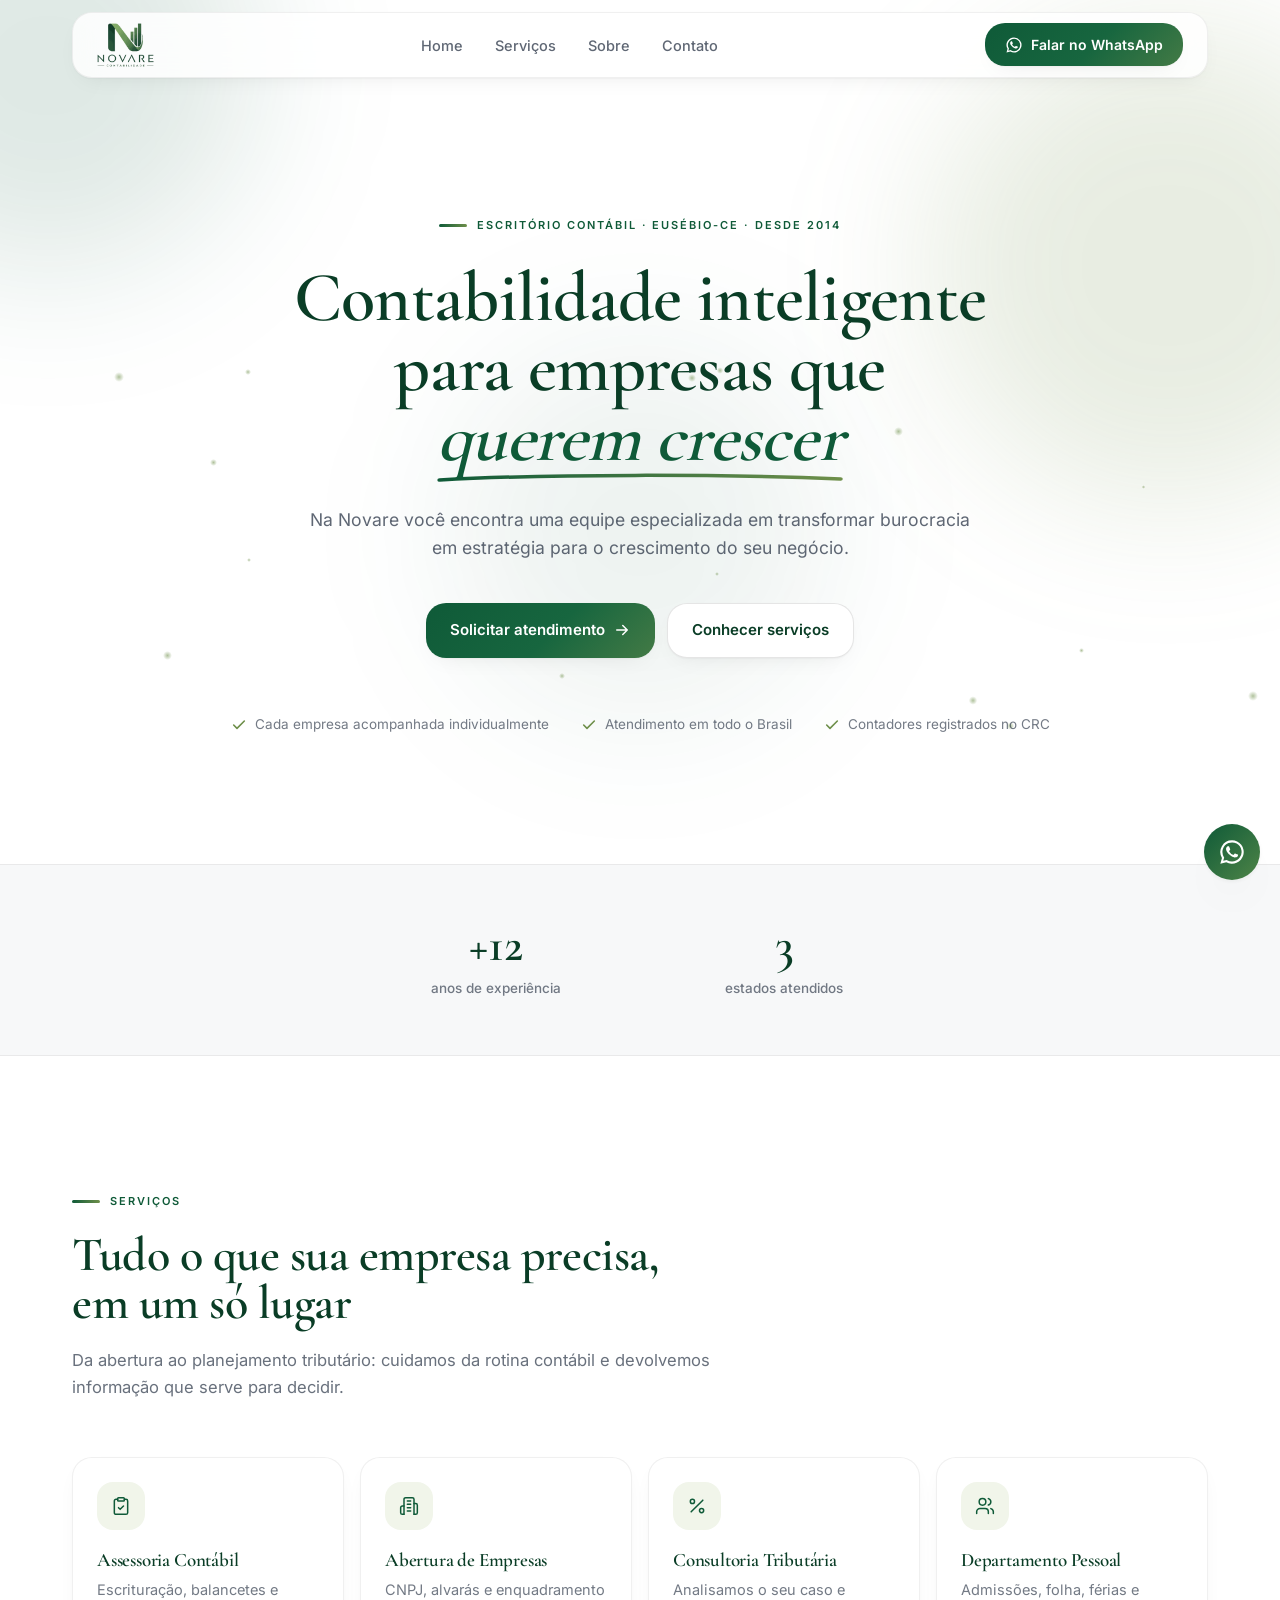
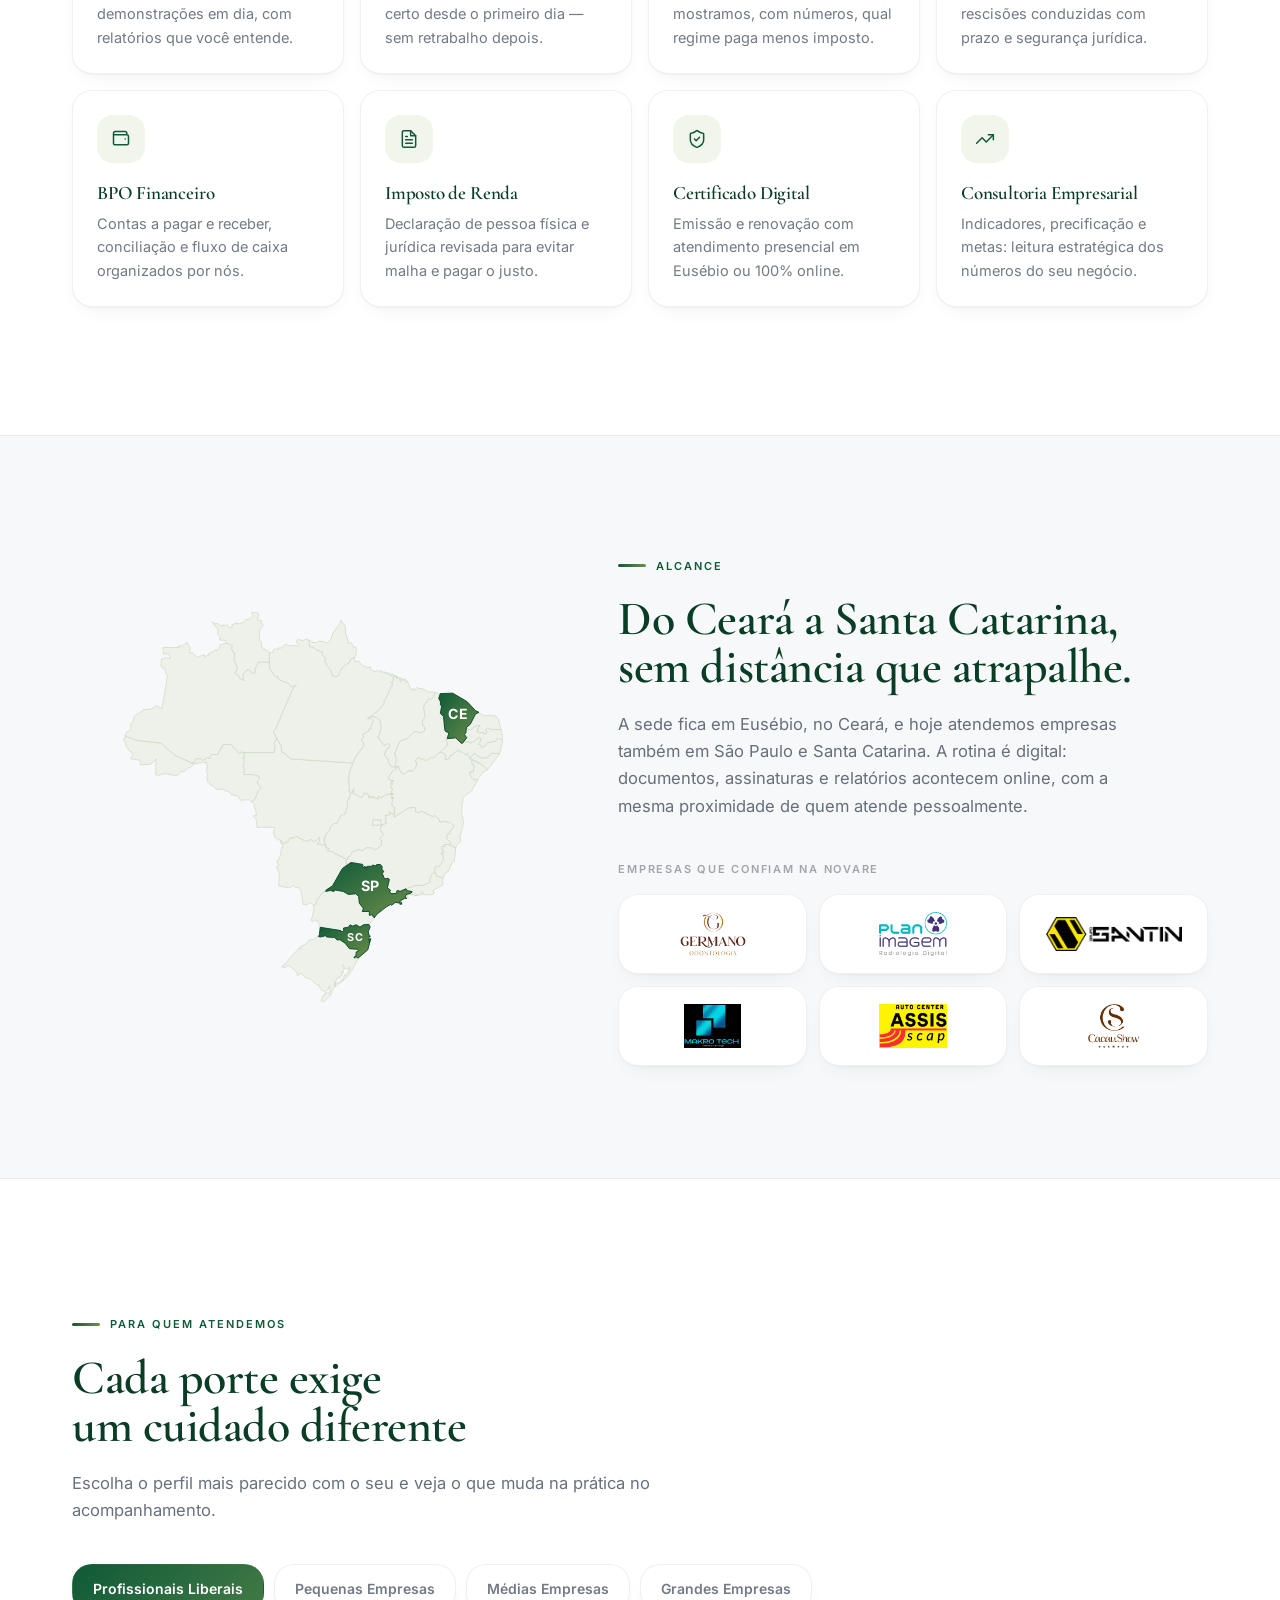
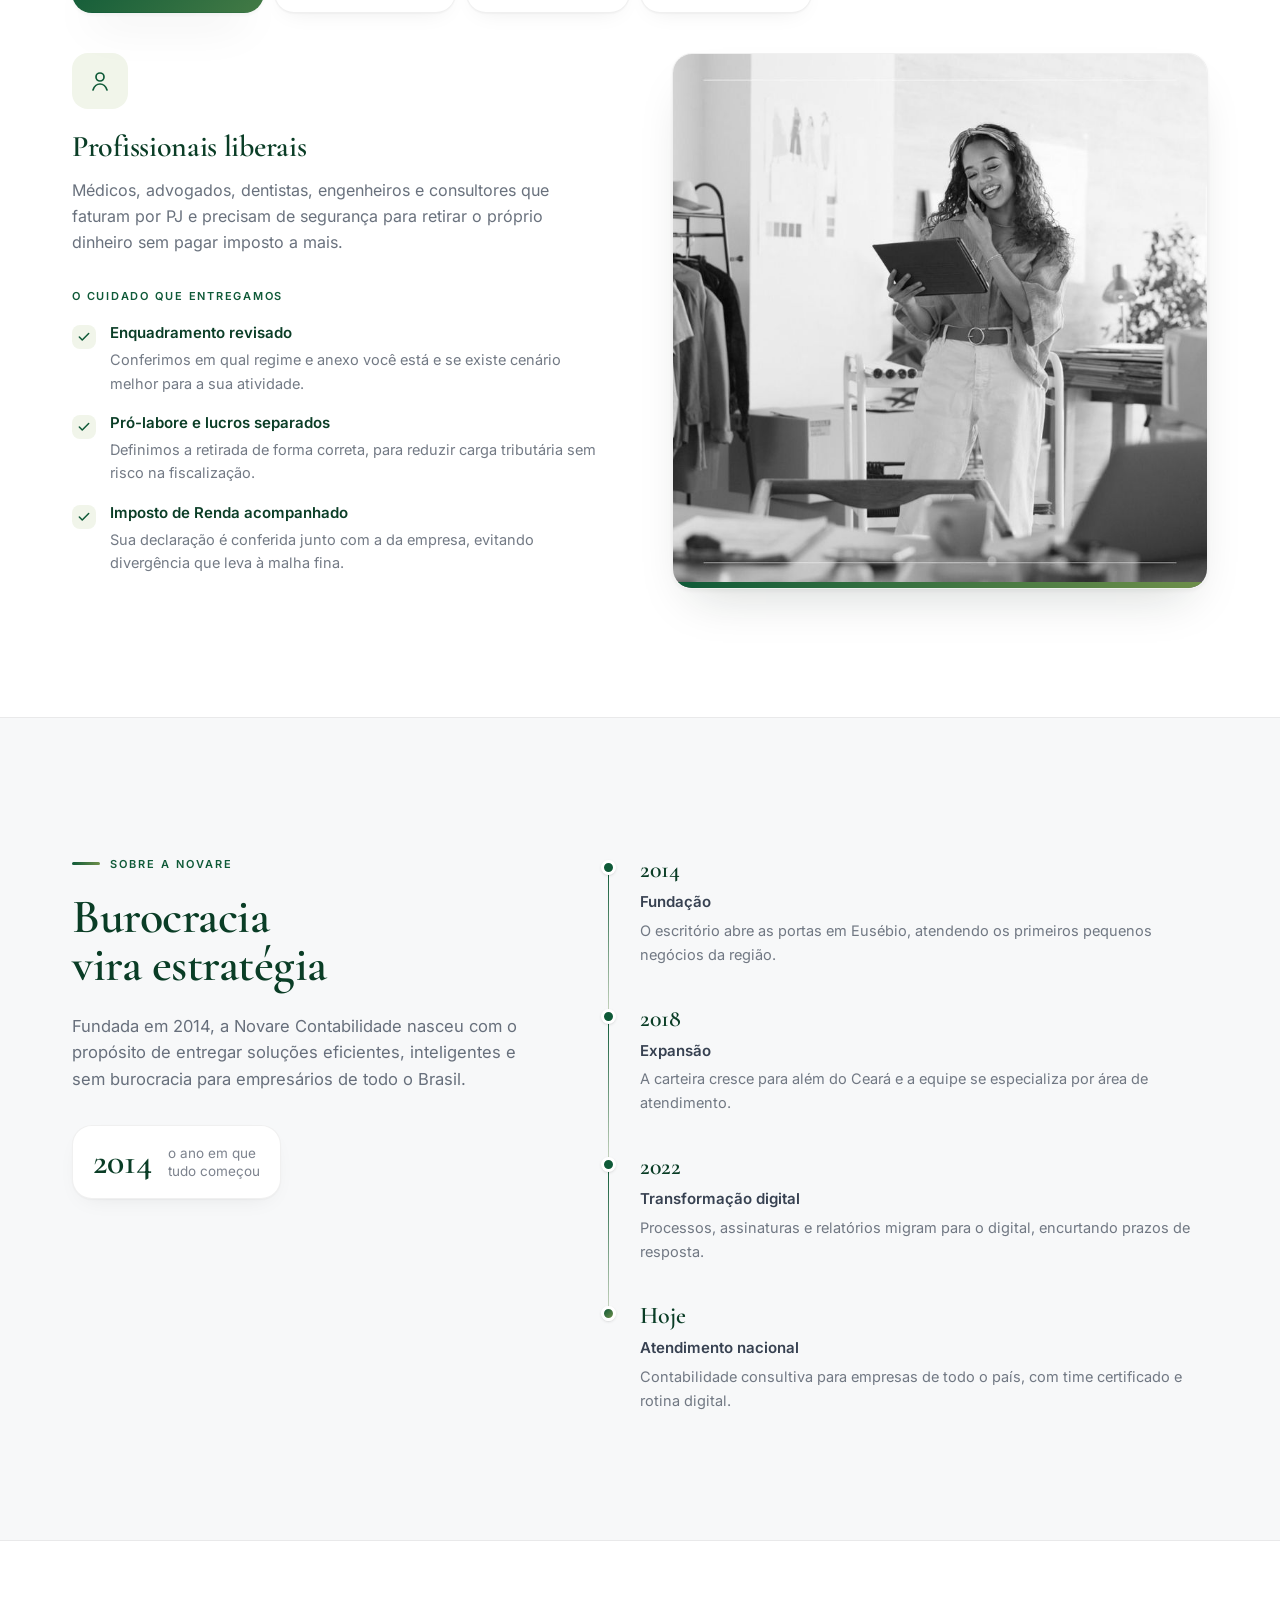
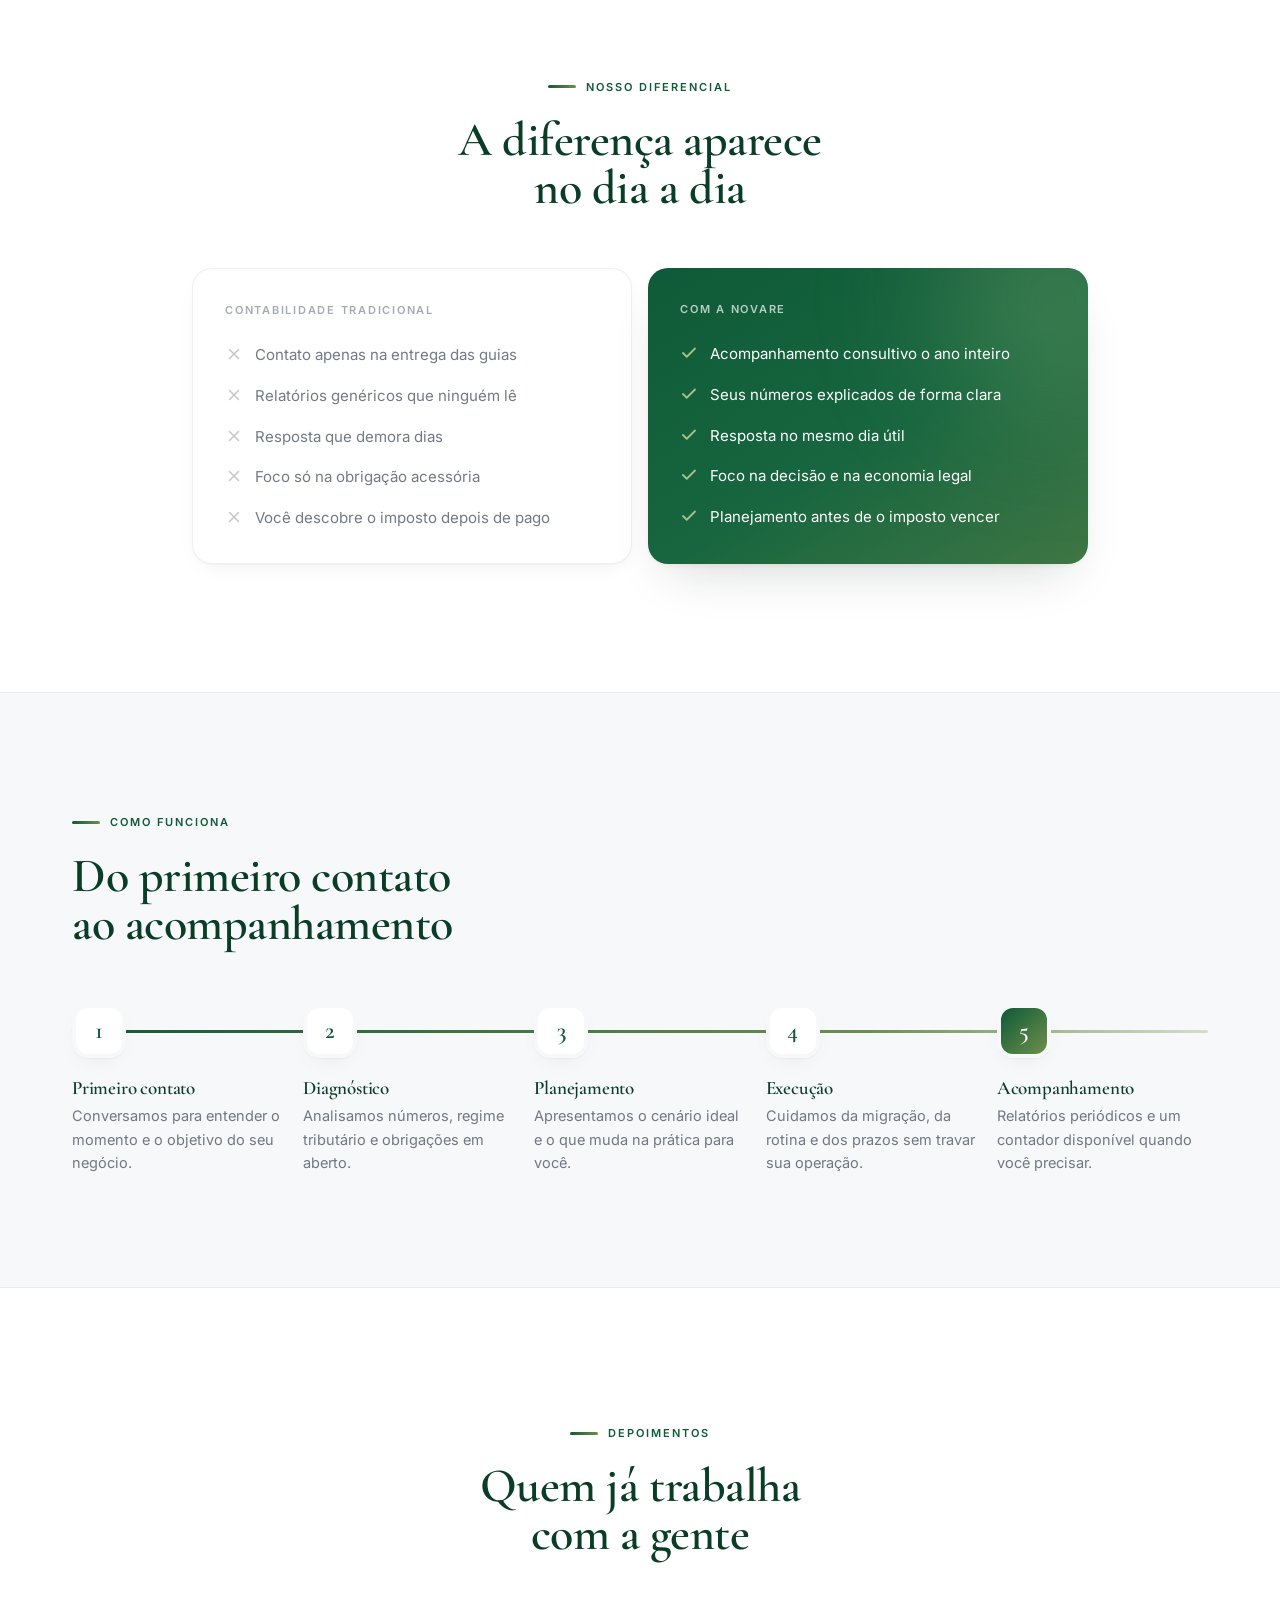
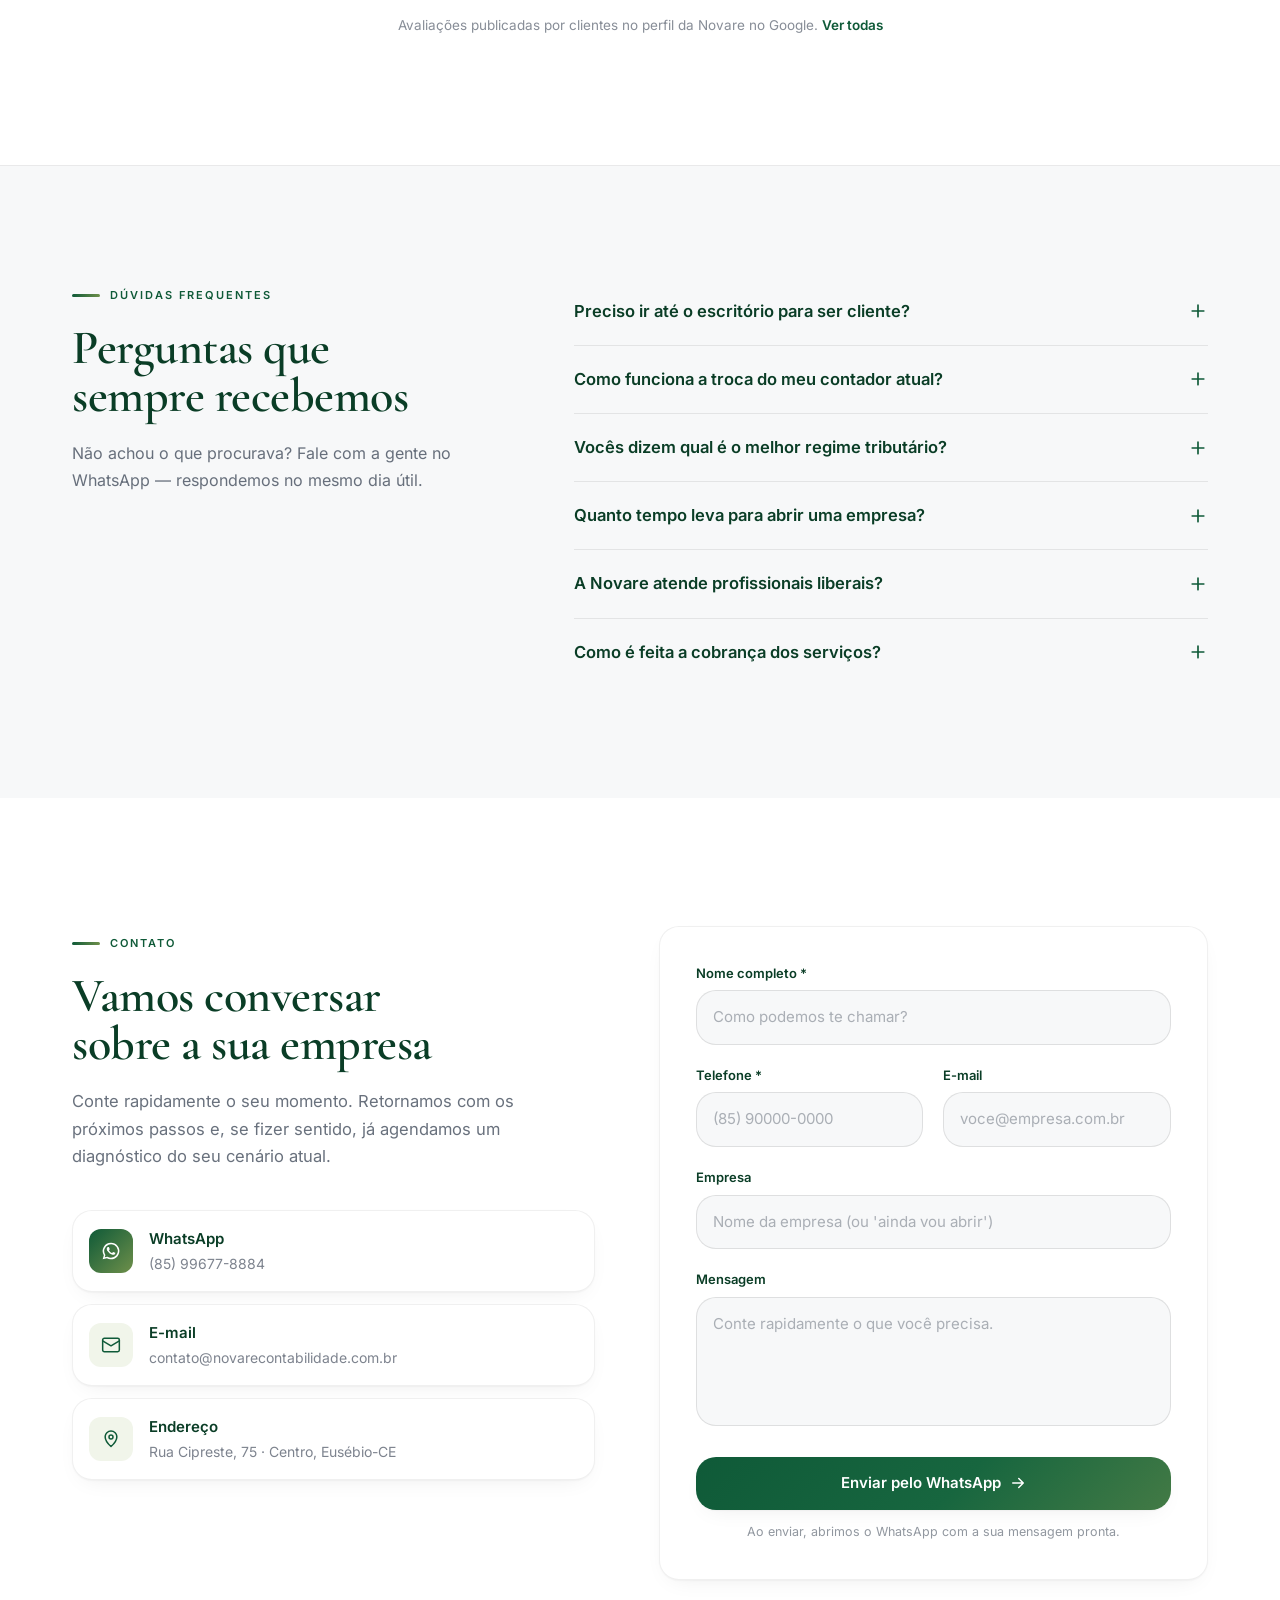
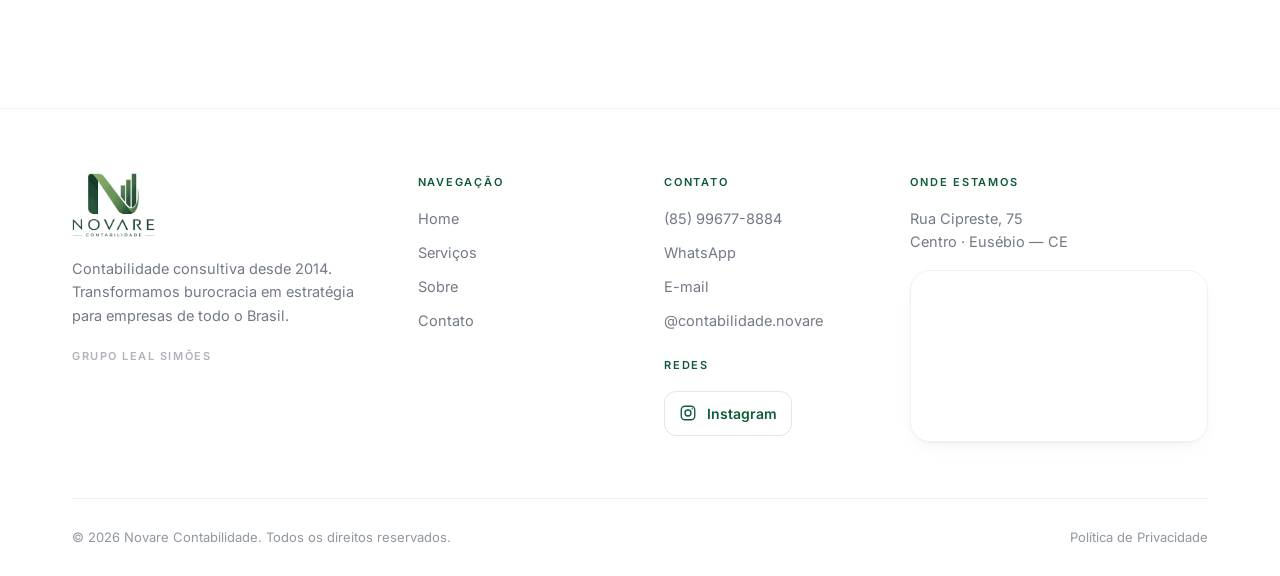
==== index.html @ 86588a67 "Update index.html" ====
<!DOCTYPE html>
<html lang="pt-BR">
<head>
<meta charset="utf-8">
<meta name="viewport" content="width=device-width, initial-scale=1">
<meta name="theme-color" content="#0F5A38">

<!-- ===================== SEO ===================== -->
<title>Novare Contabilidade | Contabilidade para empresas que querem crescer</title>
<meta name="description" content="Contadores em Eusébio-CE com atendimento em todo o Brasil. Abertura de empresas, consultoria tributária, departamento pessoal e assessoria contábil sem burocracia. Fale agora pelo WhatsApp."><link rel="canonical" href="https://grupolealsimoes.github.io/novare-site/">
<meta name="robots" content="index,follow">
<meta name="author" content="Novare Contabilidade">

<!-- Open Graph / redes sociais -->
<meta property="og:type" content="website">
<meta property="og:locale" content="pt_BR">
<meta property="og:site_name" content="Novare Contabilidade">
<meta property="og:title" content="Novare Contabilidade | Contabilidade inteligente para empresas que querem crescer">
<meta property="og:description" content="Transformamos burocracia em estratégia. Contabilidade consultiva em Eusébio-CE, atendendo empresas em todo o Brasil.">
<meta property="og:url" content="https://grupolealsimoes.github.io/novare-site/">
<meta property="og:image" content="https://grupolealsimoes.github.io/novare-site/assets/img/logo.png">
<meta name="twitter:card" content="summary_large_image">
<meta name="twitter:title" content="Novare Contabilidade">
<meta name="twitter:description" content="Contabilidade consultiva. Burocracia vira estratégia.">
<meta name="twitter:image" content="https://grupolealsimoes.github.io/novare-site/assets/img/logo.png">

<link rel="icon" href="assets/img/logo-nav.png" type="image/png">

<!-- Pré-carregamento das fontes críticas -->
<link rel="preload" href="assets/fonts/inter-latin-400-normal.woff2" as="font" type="font/woff2" crossorigin>
<link rel="preload" href="assets/fonts/cormorant-garamond-latin-600-normal.woff2" as="font" type="font/woff2" crossorigin>

<link rel="stylesheet" href="assets/css/aos.css">
<link rel="stylesheet" href="assets/css/styles.css">

<!-- ===================== Schema.org ===================== -->
<script type="application/ld+json">
{
  "@context": "https://schema.org",
  "@type": "AccountingService",
  "name": "Novare Contabilidade",
  "description": "Contabilidade consultiva para empresas em todo o Brasil.",
  "url": "https://grupolealsimoes.github.io/novare-site/",
  "logo": "https://grupolealsimoes.github.io/novare-site/assets/img/logo.png",
  "telephone": "+5585996778884",
  "foundingDate": "2014",
  "priceRange": "$$",
  "address": {
    "@type": "PostalAddress",
    "streetAddress": "Rua Cipreste, 75",
    "addressLocality": "Eusébio",
    "addressRegion": "CE",
    "postalCode": "61760-490",
    "addressCountry": "BR"
  },
  "geo": { "@type": "GeoCoordinates", "latitude": -3.8899, "longitude": -38.4517 },
  "areaServed": { "@type": "Country", "name": "Brasil" },
  "openingHoursSpecification": [{
    "@type": "OpeningHoursSpecification",
    "dayOfWeek": ["Monday","Tuesday","Wednesday","Thursday","Friday"],
    "opens": "08:00", "closes": "18:00"
  }],
  "sameAs": ["https://www.instagram.com/contabilidade.novare"]
}
</script>
</head>

<body>
<a href="#hero" class="sr-only focus:not-sr-only focus:absolute focus:left-4 focus:top-4 focus:z-[100] focus:rounded-xl2 focus:bg-novare focus:px-5 focus:py-3 focus:text-white">Pular para o conteúdo</a>

<!-- =========================================================
     NAVBAR — fixa, encolhe ao rolar
     ========================================================= -->
<header id="nav" class="fixed inset-x-0 top-0 z-50 transition-all duration-300">
  <div class="shell">
    <nav class="mt-3 flex items-center justify-between rounded-xl2 border border-black/[.06] bg-white/85 px-4 py-2.5 shadow-soft backdrop-blur-xl transition-all duration-300 sm:px-6" id="navbar" aria-label="Principal">
      <a href="#hero" class="flex items-center gap-2" aria-label="Novare Contabilidade — início">
        <img src="assets/img/logo-nav.png" alt="Novare Contabilidade" id="navLogo" class="h-11 w-auto transition-all duration-300" width="200" height="154">
      </a>

      <ul class="hidden items-center gap-8 lg:flex">
        <li><a href="#hero"      class="nav-link text-[14.5px] font-medium text-ink/80 transition hover:text-novare">Home</a></li>
        <li><a href="#servicos"  class="nav-link text-[14.5px] font-medium text-ink/80 transition hover:text-novare">Serviços</a></li>
        <li><a href="#sobre"     class="nav-link text-[14.5px] font-medium text-ink/80 transition hover:text-novare">Sobre</a></li>
        <li><a href="#contato"   class="nav-link text-[14.5px] font-medium text-ink/80 transition hover:text-novare">Contato</a></li>
      </ul>

      <div class="flex items-center gap-2">
        <a href="https://wa.me/5585996778884?text=Ol%C3%A1!%20Vim%20pelo%20site%20da%20Novare%20e%20quero%20falar%20com%20um%20especialista." target="_blank" rel="noopener"
           class="btn btn-primary !px-5 !py-2.5 !text-[14px]">
          <svg viewBox="0 0 24 24" class="h-[18px] w-[18px]" fill="currentColor" aria-hidden="true"><path d="M12 2a10 10 0 0 0-8.6 15.1L2 22l5.1-1.3A10 10 0 1 0 12 2Zm0 18.2a8.2 8.2 0 0 1-4.2-1.2l-.3-.2-3 .8.8-2.9-.2-.3A8.2 8.2 0 1 1 12 20.2Zm4.5-6.1c-.2-.1-1.5-.7-1.7-.8-.2-.1-.4-.1-.6.1l-.8.9c-.1.2-.3.2-.5.1a6.7 6.7 0 0 1-3.3-2.9c-.1-.2 0-.4.1-.5l.4-.5c.1-.2.2-.3.3-.5v-.5c0-.2-.6-1.5-.8-2-.2-.5-.4-.4-.6-.4h-.5c-.2 0-.5.1-.7.3-.3.3-.9.9-.9 2.1s.9 2.5 1 2.6c.1.2 1.8 2.8 4.4 3.9 1.6.7 2.2.7 3 .6.5-.1 1.5-.6 1.7-1.2.2-.6.2-1.1.2-1.2-.1-.1-.3-.2-.5-.3Z"/></svg>
          <span class="hidden sm:inline">Falar no WhatsApp</span><span class="sm:hidden">WhatsApp</span>
        </a>
        <button id="menuBtn" class="rounded-xl2 border border-black/10 p-2.5 lg:hidden" aria-label="Abrir menu" aria-expanded="false" aria-controls="mobileMenu">
          <svg viewBox="0 0 24 24" class="h-5 w-5" fill="none" stroke="currentColor" stroke-width="2" stroke-linecap="round"><path d="M4 7h16M4 12h16M4 17h16"/></svg>
        </button>
      </div>
    </nav>

    <!-- Menu mobile -->
    <div id="mobileMenu" class="mt-2 hidden overflow-hidden rounded-xl2 border border-black/[.06] bg-white/95 shadow-lift backdrop-blur-xl lg:hidden">
      <a href="#hero"     class="block border-b border-black/5 px-6 py-4 font-medium">Home</a>
      <a href="#servicos" class="block border-b border-black/5 px-6 py-4 font-medium">Serviços</a>
      <a href="#sobre"    class="block border-b border-black/5 px-6 py-4 font-medium">Sobre</a>
      <a href="#contato"  class="block px-6 py-4 font-medium">Contato</a>
    </div>
  </div>
</header>

<main>
<!-- =========================================================
     HERO
     ========================================================= -->
<section id="hero" class="relative overflow-hidden pb-24 pt-36 sm:pt-44 lg:pb-32 lg:pt-52">
  <!-- brumas de fundo -->
  <div class="aura -left-40 top-[-8rem] h-[26rem] w-[26rem]" style="background:rgba(15,90,56,.13)"></div>
  <div class="aura right-[-8rem] top-10 h-[30rem] w-[30rem]" style="background:rgba(110,143,74,.16)"></div>
  <div class="aura left-1/2 top-[22rem] h-[24rem] w-[24rem] -translate-x-1/2" style="background:rgba(15,90,56,.07)"></div>
  <div id="particles" class="pointer-events-none absolute inset-0" aria-hidden="true"></div>

  <div class="shell relative">
    <div class="mx-auto max-w-4xl text-center">

      <span class="eyebrow" data-hero="1">Escritório contábil · Eusébio-CE · Desde 2014</span>

      <h1 class="mt-7 text-[2.7rem] font-semibold sm:text-6xl lg:text-[4.4rem]" data-hero="2">
        Contabilidade inteligente<br class="hidden sm:block">
        para empresas que
        <span class="relative whitespace-nowrap">
          <span class="relative z-10 italic text-novare">querem crescer</span>
          <svg class="absolute -bottom-1 left-0 z-0 h-3 w-full" viewBox="0 0 300 12" preserveAspectRatio="none" aria-hidden="true">
            <path d="M2 8 C 80 2, 210 2, 298 7" fill="none" stroke="url(#ul)" stroke-width="3.5" stroke-linecap="round"/>
            <defs><linearGradient id="ul" x1="0" x2="1"><stop offset="0" stop-color="#0F5A38"/><stop offset="1" stop-color="#6E8F4A"/></linearGradient></defs>
          </svg>
        </span>
      </h1>

      <p class="mx-auto mt-8 max-w-2xl text-[17.5px] leading-relaxed text-ink/80" data-hero="3">
        Na Novare você encontra uma equipe especializada em transformar burocracia
        em estratégia para o crescimento do seu negócio.
      </p>

      <div class="mt-10 flex flex-col justify-center gap-3 sm:flex-row" data-hero="4">
        <a href="#contato" class="btn btn-primary">
          Solicitar atendimento
          <svg viewBox="0 0 24 24" class="h-[18px] w-[18px]" fill="none" stroke="currentColor" stroke-width="2" stroke-linecap="round" stroke-linejoin="round" aria-hidden="true"><path d="M5 12h14M13 6l6 6-6 6"/></svg>
        </a>
        <a href="#servicos" class="btn btn-ghost">Conhecer serviços</a>
      </div>

      <!-- micro prova de confiança -->
      <div class="mt-14 flex flex-wrap items-center justify-center gap-x-8 gap-y-3 text-[13.5px] text-ink/70" data-hero="5">
        <span class="inline-flex items-center gap-2"><svg viewBox="0 0 24 24" class="h-4 w-4 text-olive" fill="none" stroke="currentColor" stroke-width="2.4" stroke-linecap="round" stroke-linejoin="round"><path d="m4 12 5 5L20 6"/></svg> Cada empresa acompanhada individualmente</span>
        <span class="inline-flex items-center gap-2"><svg viewBox="0 0 24 24" class="h-4 w-4 text-olive" fill="none" stroke="currentColor" stroke-width="2.4" stroke-linecap="round" stroke-linejoin="round"><path d="m4 12 5 5L20 6"/></svg> Atendimento em todo o Brasil</span>
        <span class="inline-flex items-center gap-2"><svg viewBox="0 0 24 24" class="h-4 w-4 text-olive" fill="none" stroke="currentColor" stroke-width="2.4" stroke-linecap="round" stroke-linejoin="round"><path d="m4 12 5 5L20 6"/></svg> Contadores registrados no CRC</span>
      </div>

    </div>
  </div>
</section>

<!-- =========================================================
     CONFIANÇA — contadores animados
     ========================================================= -->
<section class="border-y border-black/[.06] bg-mist py-14" aria-label="Números da Novare">
  <div class="shell">
    <div class="mx-auto grid max-w-xl grid-cols-2 gap-y-10">
      <div class="text-center" data-aos="fade-up">
        <p class="font-display text-5xl font-semibold text-novare-900">+<span class="counter" data-to="12">0</span></p>
        <p class="mt-2 text-[13.5px] font-medium text-ink/70">anos de experiência</p>
      </div>
      <div class="text-center" data-aos="fade-up" data-aos-delay="80">
        <p class="font-display text-5xl font-semibold text-novare-900"><span class="counter" data-to="3">0</span></p>
        <p class="mt-2 text-[13.5px] font-medium text-ink/70">estados atendidos</p>
      </div>
    </div>
  </div>
</section>

<!-- =========================================================
     SERVIÇOS
     ========================================================= -->
<section id="servicos" class="scroll-mt-28 py-24 lg:py-32">
  <div class="shell">
    <div class="max-w-2xl" data-aos="fade-up">
      <span class="eyebrow">Serviços</span>
      <h2 class="mt-5 text-4xl font-semibold sm:text-5xl">Tudo o que sua empresa precisa,<br class="hidden sm:block"> em um só lugar</h2>
      <p class="mt-5 text-[16.5px] text-ink/75">Da abertura ao planejamento tributário: cuidamos da rotina contábil e devolvemos informação que serve para decidir.</p>
    </div>

    <div class="mt-14 grid gap-4 sm:grid-cols-2 lg:grid-cols-4">
      <!-- Cada card: ícone Lucide + título + descrição -->
      <article class="card card-hover group p-6" data-aos="fade-up">
        <span class="grid h-12 w-12 place-items-center rounded-2xl bg-olive-50 text-novare transition-colors duration-300 group-hover:bg-novare group-hover:text-white">
          <svg viewBox="0 0 24 24" class="h-5 w-5" fill="none" stroke="currentColor" stroke-width="1.8" stroke-linecap="round" stroke-linejoin="round"><rect x="8" y="2" width="8" height="4" rx="1"/><path d="M16 4h2a2 2 0 0 1 2 2v14a2 2 0 0 1-2 2H6a2 2 0 0 1-2-2V6a2 2 0 0 1 2-2h2"/><path d="m9 14 2 2 4-4"/></svg>
        </span>
        <h3 class="mt-5 text-[19px] font-semibold">Assessoria Contábil</h3>
        <p class="mt-2 text-[14.5px] leading-relaxed text-ink/70">Escrituração, balancetes e demonstrações em dia, com relatórios que você entende.</p>
      </article>

      <article class="card card-hover group p-6" data-aos="fade-up" data-aos-delay="60">
        <span class="grid h-12 w-12 place-items-center rounded-2xl bg-olive-50 text-novare transition-colors duration-300 group-hover:bg-novare group-hover:text-white">
          <svg viewBox="0 0 24 24" class="h-5 w-5" fill="none" stroke="currentColor" stroke-width="1.8" stroke-linecap="round" stroke-linejoin="round"><path d="M6 22V4a2 2 0 0 1 2-2h8a2 2 0 0 1 2 2v18"/><path d="M6 12H4a2 2 0 0 0-2 2v6a2 2 0 0 0 2 2h2"/><path d="M18 9h2a2 2 0 0 1 2 2v9a2 2 0 0 1-2 2h-2"/><path d="M10 6h4M10 10h4M10 14h4M10 18h4"/></svg>
        </span>
        <h3 class="mt-5 text-[19px] font-semibold">Abertura de Empresas</h3>
        <p class="mt-2 text-[14.5px] leading-relaxed text-ink/70">CNPJ, alvarás e enquadramento certo desde o primeiro dia — sem retrabalho depois.</p>
      </article>

      <article class="card card-hover group p-6" data-aos="fade-up" data-aos-delay="120">
        <span class="grid h-12 w-12 place-items-center rounded-2xl bg-olive-50 text-novare transition-colors duration-300 group-hover:bg-novare group-hover:text-white">
          <svg viewBox="0 0 24 24" class="h-5 w-5" fill="none" stroke="currentColor" stroke-width="1.8" stroke-linecap="round" stroke-linejoin="round"><path d="M19 5 5 19"/><circle cx="6.5" cy="6.5" r="2.5"/><circle cx="17.5" cy="17.5" r="2.5"/></svg>
        </span>
        <h3 class="mt-5 text-[19px] font-semibold">Consultoria Tributária</h3>
        <p class="mt-2 text-[14.5px] leading-relaxed text-ink/70">Analisamos o seu caso e mostramos, com números, qual regime paga menos imposto.</p>
      </article>

      <article class="card card-hover group p-6" data-aos="fade-up" data-aos-delay="180">
        <span class="grid h-12 w-12 place-items-center rounded-2xl bg-olive-50 text-novare transition-colors duration-300 group-hover:bg-novare group-hover:text-white">
          <svg viewBox="0 0 24 24" class="h-5 w-5" fill="none" stroke="currentColor" stroke-width="1.8" stroke-linecap="round" stroke-linejoin="round"><path d="M16 21v-2a4 4 0 0 0-4-4H6a4 4 0 0 0-4 4v2"/><circle cx="9" cy="7" r="4"/><path d="M22 21v-2a4 4 0 0 0-3-3.87"/><path d="M16 3.13a4 4 0 0 1 0 7.75"/></svg>
        </span>
        <h3 class="mt-5 text-[19px] font-semibold">Departamento Pessoal</h3>
        <p class="mt-2 text-[14.5px] leading-relaxed text-ink/70">Admissões, folha, férias e rescisões conduzidas com prazo e segurança jurídica.</p>
      </article>

      <article class="card card-hover group p-6" data-aos="fade-up">
        <span class="grid h-12 w-12 place-items-center rounded-2xl bg-olive-50 text-novare transition-colors duration-300 group-hover:bg-novare group-hover:text-white">
          <svg viewBox="0 0 24 24" class="h-5 w-5" fill="none" stroke="currentColor" stroke-width="1.8" stroke-linecap="round" stroke-linejoin="round"><path d="M19 7V5a2 2 0 0 0-2-2H5a2 2 0 0 0 0 4h14a2 2 0 0 1 2 2v8a2 2 0 0 1-2 2H5a2 2 0 0 1-2-2V5"/><path d="M17 12h.01"/></svg>
        </span>
        <h3 class="mt-5 text-[19px] font-semibold">BPO Financeiro</h3>
        <p class="mt-2 text-[14.5px] leading-relaxed text-ink/70">Contas a pagar e receber, conciliação e fluxo de caixa organizados por nós.</p>
      </article>

      <article class="card card-hover group p-6" data-aos="fade-up" data-aos-delay="60">
        <span class="grid h-12 w-12 place-items-center rounded-2xl bg-olive-50 text-novare transition-colors duration-300 group-hover:bg-novare group-hover:text-white">
          <svg viewBox="0 0 24 24" class="h-5 w-5" fill="none" stroke="currentColor" stroke-width="1.8" stroke-linecap="round" stroke-linejoin="round"><path d="M14 2H6a2 2 0 0 0-2 2v16a2 2 0 0 0 2 2h12a2 2 0 0 0 2-2V8z"/><path d="M14 2v6h6"/><path d="M16 13H8M16 17H8M10 9H8"/></svg>
        </span>
        <h3 class="mt-5 text-[19px] font-semibold">Imposto de Renda</h3>
        <p class="mt-2 text-[14.5px] leading-relaxed text-ink/70">Declaração de pessoa física e jurídica revisada para evitar malha e pagar o justo.</p>
      </article>

      <article class="card card-hover group p-6" data-aos="fade-up" data-aos-delay="120">
        <span class="grid h-12 w-12 place-items-center rounded-2xl bg-olive-50 text-novare transition-colors duration-300 group-hover:bg-novare group-hover:text-white">
          <svg viewBox="0 0 24 24" class="h-5 w-5" fill="none" stroke="currentColor" stroke-width="1.8" stroke-linecap="round" stroke-linejoin="round"><path d="M20 13c0 5-3.5 7.5-7.7 9a1 1 0 0 1-.6 0C7.5 20.5 4 18 4 13V6a1 1 0 0 1 1-1c2 0 4.5-1.2 6.2-2.7a1.2 1.2 0 0 1 1.6 0C14.5 3.8 17 5 19 5a1 1 0 0 1 1 1z"/><path d="m9 12 2 2 4-4"/></svg>
        </span>
        <h3 class="mt-5 text-[19px] font-semibold">Certificado Digital</h3>
        <p class="mt-2 text-[14.5px] leading-relaxed text-ink/70">Emissão e renovação com atendimento presencial em Eusébio ou 100% online.</p>
      </article>

      <article class="card card-hover group p-6" data-aos="fade-up" data-aos-delay="180">
        <span class="grid h-12 w-12 place-items-center rounded-2xl bg-olive-50 text-novare transition-colors duration-300 group-hover:bg-novare group-hover:text-white">
          <svg viewBox="0 0 24 24" class="h-5 w-5" fill="none" stroke="currentColor" stroke-width="1.8" stroke-linecap="round" stroke-linejoin="round"><path d="m22 7-8.5 8.5-5-5L2 17"/><path d="M16 7h6v6"/></svg>
        </span>
        <h3 class="mt-5 text-[19px] font-semibold">Consultoria Empresarial</h3>
        <p class="mt-2 text-[14.5px] leading-relaxed text-ink/70">Indicadores, precificação e metas: leitura estratégica dos números do seu negócio.</p>
      </article>
    </div>
  </div>
</section>

<!-- =========================================================
     MAPA DO BRASIL — alcance nacional
     ========================================================= -->
<section class="border-y border-black/[.06] bg-mist py-24 lg:py-28">
  <div class="shell">
    <div class="grid items-center gap-16 lg:grid-cols-[.9fr_1.1fr]">

      <!-- Mapa minimalista -->
      <div class="relative mx-auto w-full max-w-[380px]" data-aos="zoom-in">
        <svg viewBox="0 0 400 411" class="w-full" role="img" aria-label="Mapa do Brasil com os estados do Ceará, São Paulo e Santa Catarina destacados, onde a Novare tem clientes">
  <defs><linearGradient id="ufGrad" x1="0" y1="0" x2="1" y2="1"><stop offset="0" stop-color="#0F5A38"/><stop offset="1" stop-color="#6E8F4A"/></linearGradient></defs>
  <g fill="#EDF1E9" stroke="#CBD8C0" stroke-width=".7" stroke-linejoin="round">
    <path d="M 1.9 130.4 L 14.3 135.0 L 40.2 138.1 L 54.5 150.8 L 75.1 160.1 L 71.2 163.5 L 67.2 164.7 L 64.1 168.3 L 60.8 167.7 L 58.7 170.9 L 55.6 172.5 L 46.6 170.5 L 41.4 170.5 L 37.6 172.1 L 34.4 171.3 L 34.6 156.1 L 35.7 154.7 L 28.4 160.4 L 18.3 160.8 L 18.8 158.7 L 17.3 155.9 L 7.9 154.6 L 10.7 150.1 L 4.6 143.4 L 2.2 138.7 L 3.1 137.4 L 0.1 135.2 L 0.3 132.9 L 3.0 132.4 L 1.9 130.4 Z"/>
    <path d="M 364.9 153.7 L 369.7 148.7 L 378.0 154.3 L 378.8 153.1 L 381.5 153.9 L 385.4 152.1 L 386.4 149.8 L 388.7 148.7 L 396.3 149.3 L 383.7 166.1 L 377.6 160.5 L 364.9 153.7 Z"/>
    <path d="M 1.9 130.4 L 3.6 126.7 L 8.7 123.9 L 7.7 119.0 L 10.5 115.0 L 12.0 109.3 L 21.5 103.1 L 31.1 101.7 L 34.1 99.0 L 37.4 99.2 L 38.7 101.5 L 41.1 100.8 L 46.9 67.4 L 44.5 63.4 L 44.7 60.9 L 40.1 57.5 L 40.3 49.6 L 46.0 47.8 L 47.3 49.1 L 49.8 48.7 L 48.2 44.3 L 42.3 44.1 L 42.3 37.4 L 59.5 37.3 L 58.4 36.3 L 59.3 34.7 L 61.7 36.2 L 67.4 31.9 L 70.3 37.3 L 70.4 43.2 L 72.8 42.6 L 78.3 47.8 L 85.8 44.9 L 86.2 48.7 L 88.4 45.7 L 89.9 45.8 L 90.7 43.3 L 93.7 41.7 L 94.3 42.6 L 97.9 39.4 L 98.5 41.1 L 101.0 38.5 L 102.0 34.7 L 110.5 32.5 L 115.2 35.1 L 114.1 38.7 L 117.8 45.2 L 116.9 50.1 L 120.4 59.0 L 119.4 62.3 L 117.2 63.5 L 122.2 67.5 L 123.4 70.2 L 127.7 72.1 L 126.3 70.2 L 126.6 65.4 L 130.4 60.8 L 133.4 61.4 L 136.0 64.9 L 139.6 63.1 L 138.7 60.9 L 142.4 52.7 L 154.0 52.7 L 154.3 59.1 L 159.9 67.5 L 161.5 68.4 L 163.0 67.1 L 163.6 70.3 L 169.4 73.6 L 171.7 73.6 L 176.1 76.7 L 176.7 78.8 L 182.6 76.8 L 178.8 81.0 L 160.6 123.5 L 158.3 126.0 L 161.8 133.0 L 159.3 138.1 L 160.3 141.1 L 158.9 148.1 L 126.6 148.1 L 125.3 147.0 L 122.5 149.0 L 113.7 139.6 L 105.8 139.4 L 104.2 143.2 L 102.5 143.2 L 102.7 145.7 L 100.5 147.6 L 100.4 149.8 L 93.4 150.2 L 90.8 154.8 L 89.2 153.0 L 83.7 156.4 L 81.8 154.6 L 77.4 154.5 L 76.4 156.9 L 73.3 158.9 L 54.5 150.8 L 40.2 138.1 L 14.3 135.0 L 1.9 130.4 Z"/>
    <path d="M 195.1 29.9 L 197.0 29.7 L 199.5 32.2 L 204.3 32.0 L 206.4 30.5 L 215.2 32.5 L 218.8 29.0 L 221.0 22.1 L 228.0 12.9 L 229.4 8.8 L 233.8 14.5 L 234.3 22.5 L 237.7 33.0 L 240.3 32.3 L 242.4 36.5 L 245.7 37.7 L 245.4 45.0 L 243.9 48.1 L 240.4 49.2 L 238.0 53.6 L 232.4 56.8 L 227.8 63.6 L 227.5 66.7 L 223.7 68.5 L 220.1 66.6 L 219.1 61.7 L 214.9 57.0 L 212.4 51.5 L 213.1 48.3 L 210.0 45.7 L 209.9 42.4 L 203.1 39.8 L 200.8 37.2 L 196.4 36.8 L 195.1 29.9 Z"/>
    <path d="M 279.4 174.0 L 283.5 167.6 L 287.4 165.4 L 289.7 161.9 L 293.3 169.4 L 296.5 170.6 L 300.2 167.4 L 304.6 167.5 L 309.5 160.8 L 307.6 156.0 L 311.3 153.1 L 313.4 154.7 L 316.6 154.6 L 318.7 156.8 L 323.2 153.6 L 328.1 152.8 L 332.8 147.2 L 335.5 147.1 L 340.1 151.9 L 338.9 155.0 L 340.5 155.3 L 343.5 154.0 L 344.3 150.9 L 347.3 150.8 L 347.9 148.5 L 353.2 145.3 L 354.7 147.2 L 359.1 148.0 L 360.4 150.0 L 361.6 148.4 L 362.3 150.3 L 364.0 150.2 L 365.2 154.7 L 367.3 155.5 L 367.3 159.9 L 369.0 160.8 L 370.0 164.3 L 368.7 165.3 L 369.2 168.1 L 365.1 168.3 L 364.9 170.4 L 369.2 176.7 L 374.0 176.1 L 366.8 188.5 L 357.4 195.4 L 358.2 199.1 L 357.1 200.2 L 356.4 210.3 L 358.5 222.5 L 354.9 236.3 L 355.7 241.7 L 351.1 245.9 L 350.2 248.7 L 344.6 244.8 L 344.6 242.2 L 340.5 238.8 L 341.9 233.3 L 344.0 233.4 L 344.1 230.0 L 345.2 230.1 L 348.3 225.2 L 344.5 221.9 L 338.5 220.2 L 333.3 221.3 L 333.0 218.7 L 328.5 214.5 L 325.5 215.4 L 314.5 209.7 L 310.8 211.5 L 307.2 209.8 L 308.3 206.5 L 303.9 205.4 L 284.9 216.2 L 286.0 213.1 L 285.5 207.3 L 286.6 206.6 L 282.9 203.9 L 283.2 196.9 L 285.2 195.3 L 282.4 195.6 L 282.3 193.4 L 284.5 191.7 L 282.5 191.8 L 282.8 188.0 L 284.1 186.9 L 282.0 185.4 L 281.6 182.3 L 283.9 180.8 L 281.8 180.5 L 282.4 178.0 L 284.8 178.0 L 280.8 176.8 L 279.4 174.0 Z"/>
    <path d="M 262.3 222.2 L 263.2 218.7 L 271.2 218.7 L 272.3 224.5 L 262.4 224.5 L 262.3 222.2 Z"/>
    <path d="M 327.7 274.1 L 328.0 269.5 L 328.9 268.2 L 332.8 268.1 L 337.2 260.4 L 336.5 255.3 L 334.2 254.0 L 337.5 253.6 L 336.5 249.8 L 334.8 249.6 L 335.7 247.1 L 339.0 246.7 L 337.7 244.9 L 341.5 243.9 L 350.2 248.4 L 348.8 262.4 L 346.4 264.0 L 342.5 272.8 L 339.1 275.2 L 337.1 279.8 L 329.3 277.9 L 329.4 275.2 L 327.7 274.1 Z"/>
    <path d="M 211.6 241.0 L 214.1 233.0 L 218.2 229.1 L 217.5 227.2 L 221.8 222.8 L 225.6 222.1 L 229.1 214.2 L 233.8 212.5 L 236.3 203.8 L 235.9 200.1 L 238.6 195.6 L 239.9 189.3 L 242.8 186.2 L 241.8 190.7 L 251.3 195.3 L 253.8 190.2 L 255.3 191.9 L 256.6 190.4 L 259.1 193.0 L 259.2 195.7 L 260.0 193.7 L 260.7 195.4 L 263.7 194.0 L 263.5 195.6 L 267.0 195.7 L 268.5 197.3 L 269.0 193.5 L 271.1 195.4 L 278.0 192.0 L 281.0 192.1 L 281.4 190.5 L 281.9 192.3 L 284.5 191.5 L 282.3 195.0 L 282.8 196.0 L 285.2 195.2 L 283.2 196.9 L 284.0 198.6 L 282.8 200.8 L 282.9 203.9 L 286.6 206.6 L 285.5 207.3 L 285.6 211.3 L 283.4 212.8 L 280.5 210.3 L 280.5 214.0 L 276.2 214.0 L 277.1 216.8 L 276.0 219.3 L 277.4 222.7 L 272.2 224.3 L 271.2 218.7 L 263.2 218.7 L 262.4 224.5 L 272.3 224.6 L 270.7 229.2 L 274.1 234.3 L 269.9 238.6 L 272.7 240.9 L 271.6 243.2 L 272.5 245.6 L 269.0 248.5 L 265.7 250.3 L 262.6 248.5 L 255.7 248.2 L 251.1 251.8 L 249.9 250.2 L 241.7 252.3 L 239.3 256.6 L 236.4 258.6 L 236.2 260.8 L 219.8 252.3 L 215.1 251.8 L 216.7 248.7 L 213.2 248.3 L 213.5 244.9 L 211.6 241.0 Z"/>
    <path d="M 257.5 111.8 L 269.2 103.5 L 274.5 96.2 L 275.1 93.0 L 279.8 85.4 L 278.9 83.9 L 281.4 82.1 L 281.3 79.1 L 282.8 78.3 L 283.5 74.8 L 282.3 74.1 L 284.1 73.2 L 284.2 68.4 L 285.8 66.5 L 286.2 68.5 L 287.3 66.5 L 286.5 68.5 L 287.8 67.7 L 287.7 69.7 L 288.9 67.5 L 288.4 70.4 L 289.9 68.7 L 290.6 70.4 L 291.7 69.1 L 290.9 71.8 L 292.6 69.4 L 292.2 73.8 L 294.3 70.9 L 294.7 71.8 L 294.8 69.8 L 294.9 71.4 L 297.7 70.4 L 296.9 72.5 L 299.5 72.6 L 297.4 74.8 L 300.0 73.9 L 302.7 81.8 L 305.8 80.8 L 304.8 81.5 L 306.3 81.5 L 306.2 82.6 L 310.0 78.9 L 311.2 80.5 L 314.4 80.5 L 321.6 84.1 L 328.3 84.2 L 327.1 89.1 L 324.4 91.7 L 321.3 91.9 L 316.4 100.1 L 318.3 110.1 L 315.2 114.8 L 315.5 119.2 L 318.0 122.2 L 317.1 125.7 L 312.0 127.6 L 309.0 126.0 L 305.7 126.7 L 299.0 133.4 L 291.2 136.3 L 285.7 149.5 L 287.8 155.3 L 286.2 163.5 L 281.9 162.6 L 279.0 157.9 L 279.9 155.4 L 277.9 154.6 L 276.2 150.9 L 274.7 150.9 L 277.4 143.9 L 280.5 142.6 L 280.6 139.6 L 278.9 138.7 L 275.0 140.3 L 269.4 133.8 L 270.3 132.3 L 267.8 131.2 L 270.0 129.0 L 271.6 121.5 L 270.3 113.7 L 266.4 110.9 L 261.5 109.9 L 257.5 111.8 Z"/>
    <path d="M 235.3 260.5 L 236.4 260.7 L 236.4 258.6 L 239.3 256.6 L 241.7 252.3 L 249.9 250.2 L 251.1 251.8 L 255.7 248.2 L 262.6 248.5 L 265.7 250.3 L 272.5 245.6 L 271.6 243.2 L 272.7 240.9 L 269.9 238.6 L 274.1 234.3 L 270.8 228.9 L 272.4 224.1 L 277.4 222.7 L 276.0 219.3 L 277.1 216.8 L 276.2 214.0 L 280.5 214.0 L 280.5 210.3 L 282.7 212.7 L 285.6 212.4 L 285.0 216.2 L 300.3 206.5 L 306.2 205.7 L 308.3 206.5 L 307.5 210.0 L 310.8 211.5 L 314.5 209.7 L 325.5 215.4 L 328.5 214.5 L 333.0 218.7 L 333.3 221.3 L 339.7 220.4 L 341.1 221.9 L 344.5 221.9 L 348.3 225.2 L 345.2 230.1 L 344.1 230.0 L 344.0 233.4 L 342.0 233.2 L 341.0 235.2 L 340.5 238.8 L 344.6 242.2 L 344.6 244.8 L 337.9 244.7 L 339.0 246.7 L 336.1 246.8 L 335.0 248.3 L 337.5 253.6 L 334.2 254.0 L 336.5 255.3 L 337.2 260.5 L 332.8 268.1 L 328.9 268.2 L 328.0 269.5 L 328.4 272.8 L 326.7 275.9 L 324.9 276.3 L 322.7 283.1 L 323.7 284.1 L 315.5 288.1 L 308.4 287.8 L 291.8 294.0 L 288.5 293.2 L 287.8 296.2 L 282.1 296.6 L 280.8 294.5 L 281.5 292.8 L 278.3 290.4 L 280.4 281.5 L 278.9 280.4 L 275.3 281.0 L 273.0 275.4 L 274.4 272.9 L 272.5 270.8 L 272.8 267.8 L 270.7 265.7 L 266.7 266.0 L 266.3 267.4 L 262.8 266.4 L 262.7 267.6 L 256.7 267.8 L 256.1 270.7 L 255.1 267.8 L 252.7 269.3 L 252.5 265.8 L 249.4 265.1 L 240.0 263.7 L 234.6 267.0 L 235.3 260.5 Z"/>
    <path d="M 164.0 282.7 L 165.0 276.0 L 161.5 267.9 L 164.6 265.9 L 161.8 263.5 L 166.3 255.7 L 165.6 254.5 L 167.7 247.5 L 168.8 247.4 L 166.0 243.2 L 166.0 240.1 L 168.8 244.0 L 172.9 242.2 L 176.1 237.7 L 179.1 238.0 L 182.4 236.2 L 192.5 241.4 L 198.1 239.4 L 200.6 241.5 L 203.1 241.0 L 207.1 236.9 L 207.0 241.4 L 204.5 244.2 L 213.5 245.4 L 213.5 248.6 L 216.7 248.7 L 215.1 251.8 L 219.8 252.3 L 235.3 260.5 L 234.0 268.5 L 228.6 272.8 L 228.3 275.9 L 225.7 278.0 L 223.6 284.1 L 219.4 289.4 L 208.0 297.1 L 206.8 301.0 L 204.2 302.5 L 203.0 307.6 L 201.1 308.9 L 197.2 306.2 L 193.2 308.1 L 189.5 307.8 L 187.5 294.0 L 185.1 290.1 L 181.4 290.0 L 179.6 287.9 L 175.0 290.3 L 163.9 288.4 L 164.0 282.7 Z"/>
    <path d="M 126.6 148.1 L 158.9 148.1 L 160.3 141.1 L 159.3 138.1 L 161.8 132.9 L 166.8 142.0 L 167.3 147.6 L 171.4 149.5 L 175.8 154.5 L 242.5 159.1 L 238.7 167.7 L 237.3 175.9 L 238.5 186.4 L 237.6 188.3 L 239.7 191.1 L 235.9 200.1 L 236.3 203.8 L 233.8 212.5 L 229.1 214.2 L 225.6 222.1 L 221.8 222.8 L 217.5 227.2 L 217.9 229.8 L 214.1 233.0 L 212.0 237.6 L 211.7 241.8 L 213.5 245.4 L 204.5 244.2 L 207.0 241.4 L 207.0 236.9 L 203.1 241.0 L 200.6 241.5 L 198.1 239.4 L 192.5 241.4 L 182.4 236.2 L 179.1 238.0 L 176.1 237.7 L 172.9 242.2 L 168.8 244.0 L 166.0 240.1 L 162.7 239.7 L 159.1 236.4 L 158.4 231.4 L 159.9 226.7 L 141.0 226.8 L 140.3 218.4 L 137.0 214.6 L 140.3 214.4 L 140.0 209.4 L 137.7 204.9 L 138.9 202.8 L 135.5 199.6 L 138.8 197.2 L 142.1 188.3 L 145.1 185.4 L 141.7 180.2 L 141.6 177.5 L 143.6 174.9 L 142.9 172.5 L 139.2 172.5 L 138.1 171.2 L 127.0 171.2 L 127.9 165.2 L 126.4 162.4 L 127.7 156.9 L 126.1 153.0 L 127.2 152.8 L 127.8 149.4 L 126.6 148.1 Z"/>
    <path d="M 154.0 52.7 L 154.0 42.6 L 158.1 42.2 L 158.0 40.1 L 159.9 38.7 L 163.1 39.7 L 163.3 38.0 L 167.7 37.7 L 169.9 34.7 L 172.2 34.1 L 175.4 36.0 L 179.0 34.9 L 183.8 36.2 L 184.6 34.0 L 182.2 31.6 L 183.8 28.9 L 189.9 30.0 L 193.8 28.2 L 195.9 31.2 L 196.4 36.8 L 200.8 37.2 L 203.1 39.8 L 209.9 42.4 L 210.0 45.7 L 213.1 48.3 L 212.4 51.5 L 214.9 57.0 L 219.1 61.7 L 220.1 66.6 L 223.4 68.4 L 227.5 66.7 L 227.8 63.6 L 232.4 56.8 L 238.0 53.6 L 240.4 49.2 L 243.2 48.1 L 244.2 51.9 L 248.1 51.7 L 251.0 55.3 L 255.7 57.9 L 261.0 58.2 L 260.4 60.8 L 265.3 62.9 L 268.3 61.1 L 270.6 63.6 L 270.6 61.8 L 272.1 61.8 L 273.7 63.7 L 275.8 63.0 L 276.1 64.7 L 276.9 63.3 L 277.3 65.0 L 279.1 63.8 L 278.7 65.8 L 281.3 64.5 L 281.3 66.7 L 282.5 66.9 L 283.6 64.9 L 282.9 67.8 L 284.9 66.2 L 284.1 73.2 L 282.3 74.1 L 283.5 74.8 L 283.0 77.8 L 281.3 79.1 L 281.4 82.1 L 278.9 83.9 L 279.8 85.4 L 275.1 93.0 L 274.5 96.2 L 269.2 103.5 L 257.5 111.8 L 261.3 112.3 L 263.8 114.5 L 262.2 116.1 L 262.9 118.1 L 260.8 120.5 L 261.3 122.6 L 259.0 123.5 L 258.4 125.7 L 252.9 128.4 L 253.1 131.7 L 251.1 135.0 L 253.5 137.7 L 252.8 141.8 L 244.4 153.3 L 242.5 159.1 L 175.9 154.5 L 171.4 149.5 L 167.4 147.7 L 166.8 142.0 L 158.3 126.0 L 160.6 123.5 L 178.8 81.0 L 182.6 76.8 L 176.7 78.8 L 176.1 76.7 L 171.7 73.6 L 169.4 73.6 L 163.6 70.3 L 163.0 67.1 L 161.5 68.4 L 159.9 67.5 L 154.3 59.1 L 154.0 52.7 Z"/>
    <path d="M 359.5 129.1 L 361.5 122.4 L 366.1 124.2 L 369.9 120.7 L 375.1 119.0 L 375.9 120.3 L 373.6 122.3 L 372.5 126.1 L 374.6 126.0 L 375.1 127.4 L 379.2 126.4 L 380.4 129.0 L 382.5 127.2 L 382.3 123.4 L 383.7 121.8 L 387.9 123.8 L 398.2 123.8 L 399.9 134.2 L 393.0 133.9 L 392.5 136.1 L 383.4 137.8 L 381.3 140.9 L 377.6 142.9 L 375.5 139.3 L 373.8 139.4 L 377.2 133.3 L 374.1 132.3 L 367.6 137.4 L 364.5 138.0 L 363.6 136.3 L 361.2 137.1 L 360.0 135.7 L 361.8 132.3 L 359.5 129.1 Z"/>
    <path d="M 333.0 147.2 L 340.9 141.2 L 341.3 138.0 L 339.6 134.4 L 341.3 133.3 L 350.3 132.5 L 356.1 138.2 L 360.0 135.7 L 361.2 137.1 L 363.6 136.3 L 364.4 137.9 L 366.5 137.9 L 375.1 132.1 L 377.6 134.3 L 375.8 135.3 L 375.9 137.4 L 373.9 139.5 L 375.5 139.3 L 377.6 142.9 L 381.3 140.9 L 383.4 137.8 L 392.5 136.1 L 393.0 133.9 L 397.1 133.4 L 399.9 135.8 L 396.3 149.3 L 388.7 148.7 L 381.5 153.9 L 378.8 153.1 L 378.0 154.3 L 369.7 148.7 L 364.9 153.7 L 362.4 148.7 L 360.7 150.1 L 353.2 145.3 L 347.9 148.5 L 347.3 150.8 L 344.3 150.9 L 343.5 154.0 L 340.5 155.3 L 338.9 155.0 L 340.1 151.9 L 337.5 148.5 L 333.0 147.2 Z"/>
    <path d="M 286.3 148.0 L 291.8 135.7 L 299.0 133.4 L 305.7 126.7 L 309.0 126.0 L 312.0 127.6 L 317.1 125.7 L 318.0 122.2 L 315.2 117.7 L 315.3 114.6 L 318.3 110.1 L 316.4 99.9 L 321.3 91.9 L 324.4 91.7 L 327.1 89.1 L 328.4 84.3 L 333.4 86.3 L 334.0 88.0 L 332.3 91.0 L 334.2 94.6 L 334.1 98.0 L 335.7 99.4 L 334.1 106.8 L 337.4 110.1 L 337.6 119.1 L 339.4 125.6 L 343.1 127.1 L 341.3 133.3 L 339.6 134.2 L 341.3 138.0 L 340.9 141.2 L 327.3 153.2 L 324.0 153.3 L 318.3 156.8 L 316.6 154.6 L 313.4 154.7 L 311.6 153.0 L 308.4 154.9 L 307.7 157.0 L 309.5 160.8 L 306.9 165.3 L 304.6 167.5 L 302.7 166.6 L 300.0 167.4 L 296.5 170.6 L 292.2 168.5 L 289.8 161.9 L 286.2 163.5 L 287.8 155.3 L 286.3 148.0 Z"/>
    <path d="M 199.2 320.9 L 201.4 311.9 L 200.5 309.7 L 203.0 307.6 L 204.2 302.5 L 206.8 301.0 L 208.0 297.1 L 214.5 293.1 L 222.1 294.2 L 223.3 292.6 L 231.9 294.2 L 237.3 297.3 L 245.0 296.6 L 248.1 299.4 L 248.8 306.6 L 253.0 311.8 L 251.9 315.3 L 259.3 315.2 L 259.6 319.6 L 262.7 318.5 L 263.3 320.8 L 265.0 321.1 L 259.2 329.0 L 253.2 329.3 L 249.4 331.7 L 245.4 329.3 L 241.5 330.7 L 239.0 329.3 L 237.5 331.8 L 232.1 332.7 L 232.3 335.7 L 230.4 336.8 L 229.4 335.4 L 207.6 331.9 L 205.1 325.3 L 203.0 325.2 L 203.0 323.9 L 199.6 326.0 L 197.9 324.9 L 199.2 320.9 Z"/>
    <path d="M 297.0 299.8 L 298.0 297.5 L 303.3 295.9 L 304.4 294.3 L 299.6 293.5 L 297.8 291.3 L 308.4 287.8 L 315.5 288.1 L 323.7 284.1 L 322.7 283.1 L 324.9 276.3 L 327.7 274.1 L 329.4 275.2 L 329.3 277.9 L 337.1 279.8 L 335.9 282.1 L 336.8 287.1 L 326.8 292.8 L 326.6 294.7 L 327.8 295.1 L 326.3 297.6 L 315.7 297.5 L 315.4 294.3 L 313.3 295.6 L 314.3 297.6 L 306.2 298.7 L 310.6 298.2 L 307.5 296.6 L 303.6 298.3 L 302.4 296.8 L 299.0 298.5 L 298.8 300.1 L 300.9 300.8 L 300.1 301.4 L 297.0 299.8 Z"/>
    <path d="M 361.5 121.8 L 365.6 118.1 L 371.0 107.4 L 374.9 106.4 L 380.7 109.1 L 387.9 108.6 L 392.9 109.8 L 395.2 113.2 L 398.2 123.8 L 387.9 123.8 L 383.7 121.8 L 382.3 123.4 L 382.5 127.2 L 380.4 129.0 L 379.2 126.4 L 375.1 127.4 L 374.6 126.0 L 372.5 126.1 L 375.7 119.2 L 369.9 120.7 L 366.1 124.2 L 361.5 121.8 Z"/>
    <path d="M 73.3 158.9 L 76.4 156.9 L 77.4 154.5 L 81.8 154.6 L 83.7 156.4 L 89.2 153.0 L 90.8 154.8 L 93.4 150.2 L 100.5 149.8 L 100.5 147.6 L 102.7 145.7 L 102.5 143.2 L 104.2 143.2 L 105.8 139.4 L 113.5 139.5 L 117.0 143.8 L 118.6 143.8 L 121.1 148.2 L 123.2 149.0 L 125.3 147.0 L 127.8 149.4 L 127.2 152.8 L 126.1 153.0 L 127.7 156.9 L 126.4 162.4 L 127.9 165.2 L 127.0 171.2 L 138.1 171.2 L 139.2 172.5 L 142.9 172.5 L 143.6 175.5 L 141.6 177.5 L 141.7 180.2 L 145.1 185.4 L 142.1 188.3 L 138.8 197.2 L 135.5 199.7 L 132.4 197.5 L 124.0 198.2 L 120.6 193.6 L 114.4 192.5 L 110.6 188.3 L 109.1 189.0 L 104.1 186.3 L 99.0 187.1 L 94.8 182.9 L 91.4 181.8 L 90.9 178.8 L 89.1 178.8 L 88.1 174.0 L 89.2 171.2 L 87.5 167.3 L 88.8 163.1 L 87.7 157.5 L 86.0 159.2 L 83.9 158.0 L 77.2 159.7 L 73.3 158.9 Z"/>
    <path d="M 100.1 18.8 L 93.8 10.4 L 96.2 12.3 L 100.3 12.1 L 102.3 14.8 L 105.2 14.4 L 105.2 13.2 L 107.1 15.1 L 107.8 13.6 L 110.1 13.9 L 112.6 17.5 L 113.8 16.1 L 114.8 16.8 L 114.7 13.1 L 116.7 13.2 L 117.6 11.5 L 123.1 12.3 L 126.9 10.7 L 129.3 7.8 L 132.6 7.9 L 136.7 3.6 L 135.4 0.5 L 141.4 0.2 L 142.9 3.2 L 141.1 8.0 L 146.1 9.5 L 145.6 11.5 L 147.7 14.0 L 144.1 18.0 L 143.1 28.2 L 145.6 31.5 L 145.9 37.0 L 154.1 42.2 L 154.0 52.7 L 142.4 52.7 L 138.7 60.9 L 139.6 63.1 L 136.0 64.9 L 133.4 61.4 L 130.4 60.8 L 126.6 65.4 L 126.3 70.2 L 127.7 72.1 L 123.4 70.2 L 122.2 67.5 L 117.2 63.5 L 119.4 62.3 L 120.4 59.0 L 116.9 50.1 L 117.6 44.1 L 114.1 38.7 L 115.2 35.1 L 108.5 32.4 L 108.0 29.9 L 101.6 29.5 L 102.0 26.4 L 99.6 22.7 L 100.1 18.8 Z"/>
    <path d="M 170.0 371.1 L 184.9 354.1 L 186.7 354.8 L 185.9 352.9 L 193.4 348.8 L 195.7 345.4 L 201.1 344.5 L 205.3 341.1 L 207.7 342.1 L 210.4 340.7 L 211.0 342.1 L 213.9 340.6 L 214.4 342.1 L 222.7 342.6 L 225.5 345.3 L 228.2 344.9 L 233.8 348.6 L 238.4 354.4 L 247.2 355.1 L 248.0 356.8 L 245.5 358.0 L 245.2 362.1 L 243.0 363.5 L 247.8 364.3 L 241.1 377.2 L 235.8 384.4 L 223.6 394.3 L 223.3 390.2 L 225.9 391.0 L 230.2 388.5 L 230.2 386.9 L 231.9 386.9 L 232.9 382.5 L 234.8 382.3 L 235.0 380.8 L 237.7 379.2 L 237.5 375.1 L 239.0 376.4 L 238.7 373.4 L 235.3 375.9 L 231.6 371.4 L 231.6 374.6 L 233.7 375.2 L 231.6 377.2 L 231.7 379.9 L 230.9 378.0 L 230.1 382.8 L 228.3 383.4 L 228.3 384.7 L 225.1 385.3 L 224.1 389.2 L 222.1 389.8 L 223.3 391.9 L 221.9 393.0 L 223.1 392.0 L 223.6 394.3 L 221.3 396.2 L 218.0 404.2 L 210.2 410.9 L 208.7 409.8 L 209.8 404.4 L 211.5 404.1 L 212.9 400.8 L 216.8 401.5 L 218.4 398.0 L 217.3 395.8 L 218.1 393.9 L 216.5 394.6 L 217.0 396.5 L 213.3 399.3 L 210.2 398.6 L 207.6 396.5 L 206.6 393.2 L 203.0 391.7 L 198.0 386.7 L 191.4 384.6 L 187.9 380.1 L 183.5 382.7 L 183.4 379.6 L 175.4 372.5 L 172.7 372.3 L 171.2 374.4 L 166.8 373.4 L 170.0 371.1 Z"/>
    <path d="M 364.9 169.1 L 369.2 168.1 L 368.7 165.3 L 370.0 164.3 L 369.0 160.8 L 367.3 159.9 L 367.2 155.7 L 377.6 160.5 L 383.7 166.0 L 379.0 168.6 L 372.2 177.1 L 367.5 175.5 L 364.9 169.1 Z"/>
    <path d="M 237.7 174.6 L 238.7 167.7 L 244.3 153.6 L 252.8 141.8 L 253.5 137.7 L 251.1 135.0 L 253.1 131.7 L 252.9 128.4 L 258.4 125.7 L 259.0 123.5 L 261.3 122.6 L 260.8 120.5 L 262.9 118.1 L 262.2 116.1 L 263.8 114.5 L 261.3 112.3 L 257.5 111.8 L 261.5 109.9 L 266.4 110.9 L 270.3 113.7 L 271.6 121.5 L 270.0 129.0 L 267.8 131.4 L 270.3 132.3 L 269.4 133.8 L 275.0 140.3 L 279.4 138.6 L 280.8 139.9 L 280.4 142.8 L 277.4 143.9 L 274.7 150.9 L 276.2 150.9 L 277.9 154.6 L 279.9 155.4 L 279.0 157.9 L 281.9 162.6 L 287.7 163.6 L 288.7 162.5 L 287.4 165.4 L 283.5 167.6 L 279.3 174.4 L 280.8 176.8 L 284.8 177.9 L 282.4 178.0 L 281.8 180.5 L 283.9 180.8 L 281.6 182.3 L 282.0 185.4 L 284.1 186.9 L 282.8 188.0 L 282.5 191.8 L 284.5 191.5 L 281.9 192.3 L 281.4 190.5 L 281.0 192.1 L 278.0 192.0 L 271.1 195.4 L 269.0 193.5 L 268.5 197.3 L 267.0 195.7 L 263.5 195.6 L 263.7 194.0 L 260.7 195.4 L 260.0 193.7 L 259.2 195.7 L 259.1 193.0 L 256.6 190.4 L 255.3 191.9 L 253.8 190.2 L 251.3 195.3 L 241.8 190.7 L 243.4 186.0 L 239.6 190.9 L 238.5 190.5 L 237.7 174.6 Z"/>
  </g>
  <g fill="url(#ufGrad)" stroke="#0B4A2E" stroke-width="1" stroke-linejoin="round">
    <path d="M 332.4 90.8 L 334.0 85.9 L 347.0 85.4 L 362.4 94.5 L 371.0 103.8 L 374.6 105.6 L 371.0 107.4 L 365.6 118.1 L 361.4 121.6 L 361.0 126.9 L 359.5 129.1 L 361.8 132.3 L 357.5 138.1 L 356.1 138.2 L 350.3 132.5 L 341.3 133.3 L 343.1 127.1 L 339.5 125.7 L 338.8 124.1 L 337.4 110.1 L 334.1 106.8 L 335.5 98.1 L 334.1 98.0 L 334.2 94.6 L 332.4 90.8 Z"><title>CE</title></path>
    <path d="M 206.7 339.8 L 207.6 331.9 L 229.4 335.4 L 230.4 336.8 L 232.3 335.7 L 232.1 332.7 L 237.5 331.8 L 239.0 329.3 L 241.5 330.7 L 245.4 329.3 L 249.4 331.7 L 253.2 329.3 L 258.7 328.8 L 260.2 331.5 L 258.2 336.3 L 259.1 341.1 L 260.5 341.3 L 258.9 342.4 L 259.4 349.1 L 257.7 355.6 L 247.6 364.3 L 245.3 362.9 L 243.7 363.6 L 244.4 364.5 L 243.0 363.5 L 245.2 362.1 L 245.5 358.0 L 247.9 356.9 L 247.2 355.1 L 238.4 354.4 L 233.8 348.6 L 228.2 344.9 L 225.5 345.3 L 222.7 342.6 L 214.4 342.1 L 213.9 340.6 L 207.7 342.1 L 205.7 341.6 L 206.7 339.8 Z M 261.0 343.8 L 259.4 348.6 L 259.6 344.6 L 261.0 343.8 Z"><title>SC</title></path>
    <path d="M 213.8 292.7 L 220.6 288.2 L 231.0 269.9 L 240.0 263.7 L 252.3 265.7 L 252.7 269.3 L 254.8 267.7 L 256.1 270.7 L 256.7 267.8 L 262.7 267.6 L 262.8 266.4 L 266.3 267.4 L 266.7 266.0 L 270.7 265.7 L 272.8 267.8 L 272.5 270.8 L 274.4 272.9 L 273.0 275.4 L 275.3 281.0 L 278.9 280.4 L 280.4 281.5 L 278.3 290.4 L 281.5 292.8 L 280.8 294.5 L 282.1 296.6 L 287.8 296.2 L 288.5 293.2 L 291.8 294.0 L 297.8 291.4 L 299.6 293.5 L 304.4 294.3 L 303.3 295.9 L 298.0 297.5 L 297.0 300.0 L 298.7 301.5 L 296.8 301.2 L 291.7 304.2 L 291.5 306.4 L 286.6 305.7 L 282.7 308.7 L 281.7 307.9 L 277.2 310.4 L 267.6 317.8 L 264.2 322.0 L 265.0 321.1 L 263.3 320.8 L 262.7 318.5 L 259.3 319.3 L 259.3 315.2 L 251.9 315.3 L 253.0 311.8 L 248.8 306.6 L 248.1 299.4 L 245.0 296.6 L 237.3 297.3 L 231.9 294.2 L 223.3 292.6 L 222.1 294.2 L 218.4 293.1 L 213.3 294.1 L 213.8 292.7 Z M 292.0 306.3 L 293.2 305.5 L 293.4 307.7 L 291.3 307.5 L 292.0 306.3 Z"><title>SP</title></path>
  </g>
  <g font-family="Inter, sans-serif" font-weight="700" fill="#FFFFFF" text-anchor="middle" pointer-events="none">
    <text x="353.0" y="112.5" font-size="14.8" letter-spacing=".5">CE</text>
    <text x="244.4" y="346.7" font-size="11.4" letter-spacing=".5">SC</text>
    <text x="260.0" y="293.2" font-size="15.0" letter-spacing=".5">SP</text>
  </g>
</svg>
      </div>

      <!-- Texto + "clientes" -->
      <div data-aos="fade-left">
        <span class="eyebrow">Alcance</span>
        <h2 class="mt-5 text-4xl font-semibold sm:text-5xl">Do Ceará a Santa Catarina,<br class="hidden sm:block"> sem distância que atrapalhe.</h2>
        <p class="mt-5 max-w-lg text-[16.5px] text-ink/75">
          A sede fica em Eusébio, no Ceará, e hoje atendemos empresas também em São Paulo e
          Santa Catarina. A rotina é digital: documentos, assinaturas e relatórios acontecem
          online, com a mesma proximidade de quem atende pessoalmente.
        </p>

        <p class="mt-10 text-[11px] font-semibold uppercase tracking-[.16em] text-ink/45">Empresas que confiam na Novare</p>
        <div class="mt-4 grid grid-cols-2 gap-3 sm:grid-cols-3">
          <div class="card card-hover grid h-20 place-items-center px-4 py-3">
            <img src="assets/img/clientes/germano.png" alt="M V C Germano Odontologia" width="225" height="150" loading="lazy"
                 class="max-h-11 max-w-[88%] object-contain">
          </div>
          <div class="card card-hover grid h-20 place-items-center px-4 py-3">
            <img src="assets/img/clientes/planimagem.png" alt="Planimagem Radiologia Digital" width="232" height="150" loading="lazy"
                 class="max-h-11 max-w-[88%] object-contain">
          </div>
          <div class="card card-hover grid h-20 place-items-center px-4 py-3">
            <img src="assets/img/clientes/santin.png" alt="Grupo Santin Transportes" width="300" height="76" loading="lazy"
                 class="max-h-11 max-w-[88%] object-contain">
          </div>
          <div class="card card-hover grid h-20 place-items-center px-4 py-3">
            <img src="assets/img/clientes/makrotech.png" alt="Makro Tech Soluções em Tecnologia" width="195" height="150" loading="lazy"
                 class="max-h-11 max-w-[88%] object-contain">
          </div>
          <div class="card card-hover grid h-20 place-items-center px-4 py-3">
            <img src="assets/img/clientes/assisscap.png" alt="Auto Center Assis Scap" width="232" height="150" loading="lazy"
                 class="max-h-11 max-w-[88%] object-contain">
          </div>
          <div class="card card-hover grid h-20 place-items-center px-4 py-3">
            <img src="assets/img/clientes/cacaushow.png" alt="Franquias Cacau Show" width="175" height="150" loading="lazy"
                 class="max-h-11 max-w-[88%] object-contain">
          </div>
        </div>
        </div>
      </div>

    </div>
  </div>
</section>

<!-- =========================================================
     PARA QUEM ATENDEMOS — abas
     ========================================================= -->
<section class="py-24 lg:py-32">
  <div class="shell">
    <div class="max-w-2xl" data-aos="fade-up">
      <span class="eyebrow">Para quem atendemos</span>
      <h2 class="mt-5 text-4xl font-semibold sm:text-5xl">Cada porte exige<br class="hidden sm:block"> um cuidado diferente</h2>
      <p class="mt-5 text-[16.5px] text-ink/75">Escolha o perfil mais parecido com o seu e veja o que muda na prática no acompanhamento.</p>
    </div>

    <!-- Botões das abas -->
    <div class="mt-10 flex flex-wrap gap-2.5" role="tablist" aria-label="Perfis atendidos" data-aos="fade-up">
      <button class="tab-btn" role="tab" aria-selected="true" aria-controls="p-0" id="t-0">Profissionais Liberais</button>
      <button class="tab-btn" role="tab" aria-selected="false" aria-controls="p-1" id="t-1">Pequenas Empresas</button>
      <button class="tab-btn" role="tab" aria-selected="false" aria-controls="p-2" id="t-2">Médias Empresas</button>
      <button class="tab-btn" role="tab" aria-selected="false" aria-controls="p-3" id="t-3">Grandes Empresas</button>
    </div>

    <!-- Painéis -->
    <div class="mt-10">
      <div class="tab-panel grid gap-10 lg:grid-cols-2 lg:gap-16" role="tabpanel" id="p-0" aria-labelledby="t-0">
        <div class="order-2 lg:order-1">
          <span class="grid h-14 w-14 place-items-center rounded-2xl bg-olive-50 text-novare">
            <svg viewBox="0 0 24 24" class="h-6 w-6" fill="none" stroke="currentColor" stroke-width="1.7" stroke-linecap="round" stroke-linejoin="round" aria-hidden="true"><circle cx="12" cy="8" r="4"/><path d="M5 21c1.3-4 3.9-6 7-6s5.7 2 7 6"/></svg>
          </span>
          <h3 class="mt-5 text-3xl font-semibold">Profissionais liberais</h3>
          <p class="mt-3 max-w-lg text-[16px] leading-relaxed text-ink/75">Médicos, advogados, dentistas, engenheiros e consultores que faturam por PJ e precisam de segurança para retirar o próprio dinheiro sem pagar imposto a mais.</p>

          <p class="mt-8 text-[11px] font-semibold uppercase tracking-[.16em] text-novare">O cuidado que entregamos</p>
          <ul class="mt-4 space-y-4">
            <li class="flex gap-3.5">
              <span class="mt-1 grid h-6 w-6 shrink-0 place-items-center rounded-lg bg-olive-50 text-novare">
                <svg viewBox="0 0 24 24" class="h-3.5 w-3.5" fill="none" stroke="currentColor" stroke-width="2.6" stroke-linecap="round" stroke-linejoin="round" aria-hidden="true"><path d="m4 12 5 5L20 6"/></svg>
              </span>
              <span>
                <span class="block text-[15px] font-semibold text-novare-900">Enquadramento revisado</span>
                <span class="mt-0.5 block text-[14.5px] leading-relaxed text-ink/70">Conferimos em qual regime e anexo você está e se existe cenário melhor para a sua atividade.</span>
              </span>
            </li>
            <li class="flex gap-3.5">
              <span class="mt-1 grid h-6 w-6 shrink-0 place-items-center rounded-lg bg-olive-50 text-novare">
                <svg viewBox="0 0 24 24" class="h-3.5 w-3.5" fill="none" stroke="currentColor" stroke-width="2.6" stroke-linecap="round" stroke-linejoin="round" aria-hidden="true"><path d="m4 12 5 5L20 6"/></svg>
              </span>
              <span>
                <span class="block text-[15px] font-semibold text-novare-900">Pró-labore e lucros separados</span>
                <span class="mt-0.5 block text-[14.5px] leading-relaxed text-ink/70">Definimos a retirada de forma correta, para reduzir carga tributária sem risco na fiscalização.</span>
              </span>
            </li>
            <li class="flex gap-3.5">
              <span class="mt-1 grid h-6 w-6 shrink-0 place-items-center rounded-lg bg-olive-50 text-novare">
                <svg viewBox="0 0 24 24" class="h-3.5 w-3.5" fill="none" stroke="currentColor" stroke-width="2.6" stroke-linecap="round" stroke-linejoin="round" aria-hidden="true"><path d="m4 12 5 5L20 6"/></svg>
              </span>
              <span>
                <span class="block text-[15px] font-semibold text-novare-900">Imposto de Renda acompanhado</span>
                <span class="mt-0.5 block text-[14.5px] leading-relaxed text-ink/70">Sua declaração é conferida junto com a da empresa, evitando divergência que leva à malha fina.</span>
              </span>
            </li>
          </ul>
        </div>

        <div class="order-1 lg:order-2">
          <figure class="relative">
            <div class="relative overflow-hidden rounded-xl2 border border-black/[.06] shadow-lift">
              <img src="assets/img/perfis/profissionais-liberais.jpg" alt="Profissional liberal trabalhando no próprio espaço"
                   width="760" height="760" loading="lazy" decoding="async"
                   class="aspect-square w-full object-cover">
              <!-- fita da marca, ecoando o símbolo do logo -->
              <span class="absolute inset-x-0 bottom-0 h-1.5" aria-hidden="true"
                    style="background:linear-gradient(90deg,#0F5A38,#6E8F4A)"></span>
            </div>
          </figure>
        </div>
      </div>

      <div class="tab-panel  hidden gap-10 lg:grid-cols-2 lg:gap-16" role="tabpanel" id="p-1" aria-labelledby="t-1">
        <div class="order-2 lg:order-1">
          <span class="grid h-14 w-14 place-items-center rounded-2xl bg-olive-50 text-novare">
            <svg viewBox="0 0 24 24" class="h-6 w-6" fill="none" stroke="currentColor" stroke-width="1.7" stroke-linecap="round" stroke-linejoin="round" aria-hidden="true"><path d="M3 21h18M5 21V7l7-4 7 4v14"/><path d="M10 21v-5h4v5"/></svg>
          </span>
          <h3 class="mt-5 text-3xl font-semibold">Pequenas empresas</h3>
          <p class="mt-3 max-w-lg text-[16px] leading-relaxed text-ink/75">Comércios e prestadores de serviço em crescimento, que precisam de rotina organizada, prazo cumprido e clareza sobre quanto sobra no fim do mês.</p>

          <p class="mt-8 text-[11px] font-semibold uppercase tracking-[.16em] text-novare">O cuidado que entregamos</p>
          <ul class="mt-4 space-y-4">
            <li class="flex gap-3.5">
              <span class="mt-1 grid h-6 w-6 shrink-0 place-items-center rounded-lg bg-olive-50 text-novare">
                <svg viewBox="0 0 24 24" class="h-3.5 w-3.5" fill="none" stroke="currentColor" stroke-width="2.6" stroke-linecap="round" stroke-linejoin="round" aria-hidden="true"><path d="m4 12 5 5L20 6"/></svg>
              </span>
              <span>
                <span class="block text-[15px] font-semibold text-novare-900">Obrigações no calendário</span>
                <span class="mt-0.5 block text-[14.5px] leading-relaxed text-ink/70">Guias, declarações e folha entregues no prazo, com aviso antecipado do que vence.</span>
              </span>
            </li>
            <li class="flex gap-3.5">
              <span class="mt-1 grid h-6 w-6 shrink-0 place-items-center rounded-lg bg-olive-50 text-novare">
                <svg viewBox="0 0 24 24" class="h-3.5 w-3.5" fill="none" stroke="currentColor" stroke-width="2.6" stroke-linecap="round" stroke-linejoin="round" aria-hidden="true"><path d="m4 12 5 5L20 6"/></svg>
              </span>
              <span>
                <span class="block text-[15px] font-semibold text-novare-900">Resultado explicado</span>
                <span class="mt-0.5 block text-[14.5px] leading-relaxed text-ink/70">Você recebe o balancete com a leitura do que aconteceu, não só o arquivo.</span>
              </span>
            </li>
            <li class="flex gap-3.5">
              <span class="mt-1 grid h-6 w-6 shrink-0 place-items-center rounded-lg bg-olive-50 text-novare">
                <svg viewBox="0 0 24 24" class="h-3.5 w-3.5" fill="none" stroke="currentColor" stroke-width="2.6" stroke-linecap="round" stroke-linejoin="round" aria-hidden="true"><path d="m4 12 5 5L20 6"/></svg>
              </span>
              <span>
                <span class="block text-[15px] font-semibold text-novare-900">Apoio na precificação</span>
                <span class="mt-0.5 block text-[14.5px] leading-relaxed text-ink/70">Ajudamos a entender custo real e margem, antes de você definir preço.</span>
              </span>
            </li>
          </ul>
        </div>

        <div class="order-1 lg:order-2">
          <figure class="relative">
            <div class="relative overflow-hidden rounded-xl2 border border-black/[.06] shadow-lift">
              <img src="assets/img/perfis/pequenas-empresas.jpg" alt="Empreendedora atendendo na própria loja"
                   width="760" height="760" loading="lazy" decoding="async"
                   class="aspect-square w-full object-cover">
              <!-- fita da marca, ecoando o símbolo do logo -->
              <span class="absolute inset-x-0 bottom-0 h-1.5" aria-hidden="true"
                    style="background:linear-gradient(90deg,#0F5A38,#6E8F4A)"></span>
            </div>
          </figure>
        </div>
      </div>

      <div class="tab-panel  hidden gap-10 lg:grid-cols-2 lg:gap-16" role="tabpanel" id="p-2" aria-labelledby="t-2">
        <div class="order-2 lg:order-1">
          <span class="grid h-14 w-14 place-items-center rounded-2xl bg-olive-50 text-novare">
            <svg viewBox="0 0 24 24" class="h-6 w-6" fill="none" stroke="currentColor" stroke-width="1.7" stroke-linecap="round" stroke-linejoin="round" aria-hidden="true"><path d="M3 21h18"/><path d="M5 21V8h6v13"/><path d="M11 21V4h8v17"/><path d="M14 8h2M14 12h2M14 16h2M8 12h1M8 16h1"/></svg>
          </span>
          <h3 class="mt-5 text-3xl font-semibold">Médias empresas</h3>
          <p class="mt-3 max-w-lg text-[16px] leading-relaxed text-ink/75">Operações com equipe própria, mais de uma frente de receita e necessidade real de planejamento tributário ao longo do ano.</p>

          <p class="mt-8 text-[11px] font-semibold uppercase tracking-[.16em] text-novare">O cuidado que entregamos</p>
          <ul class="mt-4 space-y-4">
            <li class="flex gap-3.5">
              <span class="mt-1 grid h-6 w-6 shrink-0 place-items-center rounded-lg bg-olive-50 text-novare">
                <svg viewBox="0 0 24 24" class="h-3.5 w-3.5" fill="none" stroke="currentColor" stroke-width="2.6" stroke-linecap="round" stroke-linejoin="round" aria-hidden="true"><path d="m4 12 5 5L20 6"/></svg>
              </span>
              <span>
                <span class="block text-[15px] font-semibold text-novare-900">Planejamento antes do vencimento</span>
                <span class="mt-0.5 block text-[14.5px] leading-relaxed text-ink/70">Comparamos os regimes possíveis com projeção anual, para decidir com antecedência.</span>
              </span>
            </li>
            <li class="flex gap-3.5">
              <span class="mt-1 grid h-6 w-6 shrink-0 place-items-center rounded-lg bg-olive-50 text-novare">
                <svg viewBox="0 0 24 24" class="h-3.5 w-3.5" fill="none" stroke="currentColor" stroke-width="2.6" stroke-linecap="round" stroke-linejoin="round" aria-hidden="true"><path d="m4 12 5 5L20 6"/></svg>
              </span>
              <span>
                <span class="block text-[15px] font-semibold text-novare-900">Departamento pessoal completo</span>
                <span class="mt-0.5 block text-[14.5px] leading-relaxed text-ink/70">Admissões, férias, rescisões e encargos conduzidos com segurança jurídica.</span>
              </span>
            </li>
            <li class="flex gap-3.5">
              <span class="mt-1 grid h-6 w-6 shrink-0 place-items-center rounded-lg bg-olive-50 text-novare">
                <svg viewBox="0 0 24 24" class="h-3.5 w-3.5" fill="none" stroke="currentColor" stroke-width="2.6" stroke-linecap="round" stroke-linejoin="round" aria-hidden="true"><path d="m4 12 5 5L20 6"/></svg>
              </span>
              <span>
                <span class="block text-[15px] font-semibold text-novare-900">Conversa periódica com os sócios</span>
                <span class="mt-0.5 block text-[14.5px] leading-relaxed text-ink/70">Reunião de resultado para discutir números e próximos passos, não só entregar arquivo.</span>
              </span>
            </li>
          </ul>
        </div>

        <div class="order-1 lg:order-2">
          <figure class="relative">
            <div class="relative overflow-hidden rounded-xl2 border border-black/[.06] shadow-lift">
              <img src="assets/img/perfis/medias-empresas.jpg" alt="Reunião de acompanhamento com sócios"
                   width="760" height="760" loading="lazy" decoding="async"
                   class="aspect-square w-full object-cover">
              <!-- fita da marca, ecoando o símbolo do logo -->
              <span class="absolute inset-x-0 bottom-0 h-1.5" aria-hidden="true"
                    style="background:linear-gradient(90deg,#0F5A38,#6E8F4A)"></span>
            </div>
          </figure>
        </div>
      </div>

      <div class="tab-panel  hidden gap-10 lg:grid-cols-2 lg:gap-16" role="tabpanel" id="p-3" aria-labelledby="t-3">
        <div class="order-2 lg:order-1">
          <span class="grid h-14 w-14 place-items-center rounded-2xl bg-olive-50 text-novare">
            <svg viewBox="0 0 24 24" class="h-6 w-6" fill="none" stroke="currentColor" stroke-width="1.7" stroke-linecap="round" stroke-linejoin="round" aria-hidden="true"><circle cx="12" cy="12" r="9"/><path d="M3 12h18M12 3a15 15 0 0 1 0 18a15 15 0 0 1 0-18"/></svg>
          </span>
          <h3 class="mt-5 text-3xl font-semibold">Grandes empresas</h3>
          <p class="mt-3 max-w-lg text-[16px] leading-relaxed text-ink/75">Estruturas com filiais, grupos societários e exigência de governança, prazos rígidos e rastreabilidade de cada informação.</p>

          <p class="mt-8 text-[11px] font-semibold uppercase tracking-[.16em] text-novare">O cuidado que entregamos</p>
          <ul class="mt-4 space-y-4">
            <li class="flex gap-3.5">
              <span class="mt-1 grid h-6 w-6 shrink-0 place-items-center rounded-lg bg-olive-50 text-novare">
                <svg viewBox="0 0 24 24" class="h-3.5 w-3.5" fill="none" stroke="currentColor" stroke-width="2.6" stroke-linecap="round" stroke-linejoin="round" aria-hidden="true"><path d="m4 12 5 5L20 6"/></svg>
              </span>
              <span>
                <span class="block text-[15px] font-semibold text-novare-900">Obrigações acessórias e SPED</span>
                <span class="mt-0.5 block text-[14.5px] leading-relaxed text-ink/70">Escrituração e entregas conduzidas com conferência dupla antes do envio.</span>
              </span>
            </li>
            <li class="flex gap-3.5">
              <span class="mt-1 grid h-6 w-6 shrink-0 place-items-center rounded-lg bg-olive-50 text-novare">
                <svg viewBox="0 0 24 24" class="h-3.5 w-3.5" fill="none" stroke="currentColor" stroke-width="2.6" stroke-linecap="round" stroke-linejoin="round" aria-hidden="true"><path d="m4 12 5 5L20 6"/></svg>
              </span>
              <span>
                <span class="block text-[15px] font-semibold text-novare-900">Suporte a auditoria</span>
                <span class="mt-0.5 block text-[14.5px] leading-relaxed text-ink/70">Documentação organizada e disponível quando a auditoria ou o conselho pedir.</span>
              </span>
            </li>
            <li class="flex gap-3.5">
              <span class="mt-1 grid h-6 w-6 shrink-0 place-items-center rounded-lg bg-olive-50 text-novare">
                <svg viewBox="0 0 24 24" class="h-3.5 w-3.5" fill="none" stroke="currentColor" stroke-width="2.6" stroke-linecap="round" stroke-linejoin="round" aria-hidden="true"><path d="m4 12 5 5L20 6"/></svg>
              </span>
              <span>
                <span class="block text-[15px] font-semibold text-novare-900">Contador responsável acessível</span>
                <span class="mt-0.5 block text-[14.5px] leading-relaxed text-ink/70">Você fala direto com quem cuida da sua conta, sem fila de atendimento.</span>
              </span>
            </li>
          </ul>
        </div>

        <div class="order-1 lg:order-2">
          <figure class="relative">
            <div class="relative overflow-hidden rounded-xl2 border border-black/[.06] shadow-lift">
              <img src="assets/img/perfis/grandes-empresas.jpg" alt="Apresentação de resultados em sala de reunião"
                   width="760" height="760" loading="lazy" decoding="async"
                   class="aspect-square w-full object-cover">
              <!-- fita da marca, ecoando o símbolo do logo -->
              <span class="absolute inset-x-0 bottom-0 h-1.5" aria-hidden="true"
                    style="background:linear-gradient(90deg,#0F5A38,#6E8F4A)"></span>
            </div>
          </figure>
        </div>
      </div>
    </div>
  </div>
</section>

<!-- =========================================================
     SOBRE A NOVARE + LINHA DO TEMPO
     (a foto da fundadora entra numa próxima atualização)
     ========================================================= -->
<section id="sobre" class="scroll-mt-28 border-y border-black/[.06] bg-mist py-24 lg:py-32">
  <div class="shell">

    <div class="grid gap-10 lg:grid-cols-[.85fr_1.15fr] lg:gap-20">
      <div data-aos="fade-right">
        <span class="eyebrow">Sobre a Novare</span>
        <h2 class="mt-5 text-4xl font-semibold sm:text-5xl">Burocracia<br class="hidden sm:block"> vira estratégia</h2>
        <p class="mt-6 text-[16.5px] leading-relaxed text-ink/75">
          Fundada em 2014, a Novare Contabilidade nasceu com o propósito de entregar soluções
          eficientes, inteligentes e sem burocracia para empresários de todo o Brasil.
        </p>

        <div class="card mt-8 inline-flex items-center gap-4 px-5 py-4">
          <span class="font-display text-4xl font-semibold text-novare-900">2014</span>
          <span class="text-[13.5px] leading-snug text-ink/65">o ano em que<br>tudo começou</span>
        </div>
      </div>

      <!-- Linha do tempo -->
      <ol class="lg:pt-2" data-aos="fade-left">
        <li class="relative flex gap-6 pb-9">
          <span class="absolute left-[7px] top-4 h-full w-px bg-gradient-to-b from-novare to-olive/30" aria-hidden="true"></span>
          <span class="relative z-10 mt-1.5 h-[15px] w-[15px] shrink-0 rounded-full border-[3px] border-white bg-novare shadow"></span>
          <div>
            <p class="font-display text-2xl font-semibold text-novare-900">2014</p>
            <p class="mt-1 text-[15px] font-semibold">Fundação</p>
            <p class="mt-1 text-[14.5px] text-ink/70">O escritório abre as portas em Eusébio, atendendo os primeiros pequenos negócios da região.</p>
          </div>
        </li>
        <li class="relative flex gap-6 pb-9">
          <span class="absolute left-[7px] top-4 h-full w-px bg-gradient-to-b from-novare to-olive/30" aria-hidden="true"></span>
          <span class="relative z-10 mt-1.5 h-[15px] w-[15px] shrink-0 rounded-full border-[3px] border-white bg-novare shadow"></span>
          <div>
            <p class="font-display text-2xl font-semibold text-novare-900">2018</p>
            <p class="mt-1 text-[15px] font-semibold">Expansão</p>
            <p class="mt-1 text-[14.5px] text-ink/70">A carteira cresce para além do Ceará e a equipe se especializa por área de atendimento.</p>
          </div>
        </li>
        <li class="relative flex gap-6 pb-9">
          <span class="absolute left-[7px] top-4 h-full w-px bg-gradient-to-b from-novare to-olive/30" aria-hidden="true"></span>
          <span class="relative z-10 mt-1.5 h-[15px] w-[15px] shrink-0 rounded-full border-[3px] border-white bg-novare shadow"></span>
          <div>
            <p class="font-display text-2xl font-semibold text-novare-900">2022</p>
            <p class="mt-1 text-[15px] font-semibold">Transformação digital</p>
            <p class="mt-1 text-[14.5px] text-ink/70">Processos, assinaturas e relatórios migram para o digital, encurtando prazos de resposta.</p>
          </div>
        </li>
        <li class="relative flex gap-6">
          <span class="relative z-10 mt-1.5 h-[15px] w-[15px] shrink-0 rounded-full border-[3px] border-white shadow" style="background:linear-gradient(135deg,#0F5A38,#6E8F4A)"></span>
          <div>
            <p class="font-display text-2xl font-semibold text-novare-900">Hoje</p>
            <p class="mt-1 text-[15px] font-semibold">Atendimento nacional</p>
            <p class="mt-1 text-[14.5px] text-ink/70">Contabilidade consultiva para empresas de todo o país, com time certificado e rotina digital.</p>
          </div>
        </li>
      </ol>
    </div>

  </div>
</section>

<!-- =========================================================
     DIFERENCIAL — comparação
     ========================================================= -->
<section class="py-24 lg:py-32">
  <div class="shell">
    <div class="mx-auto max-w-2xl text-center" data-aos="fade-up">
      <span class="eyebrow">Nosso diferencial</span>
      <h2 class="mt-5 text-4xl font-semibold sm:text-5xl">A diferença aparece<br class="hidden sm:block"> no dia a dia</h2>
    </div>

    <div class="mx-auto mt-14 grid max-w-4xl gap-4 md:grid-cols-2">
      <!-- Tradicional -->
      <div class="card p-7 md:p-8" data-aos="fade-right">
        <p class="text-[11px] font-semibold uppercase tracking-[.16em] text-ink/45">Contabilidade tradicional</p>
        <ul class="mt-6 space-y-4 text-[15px] text-ink/70">
          <li class="flex gap-3"><svg viewBox="0 0 24 24" class="mt-0.5 h-[18px] w-[18px] shrink-0 text-ink/30" fill="none" stroke="currentColor" stroke-width="2" stroke-linecap="round"><path d="M18 6 6 18M6 6l12 12"/></svg> Contato apenas na entrega das guias</li>
          <li class="flex gap-3"><svg viewBox="0 0 24 24" class="mt-0.5 h-[18px] w-[18px] shrink-0 text-ink/30" fill="none" stroke="currentColor" stroke-width="2" stroke-linecap="round"><path d="M18 6 6 18M6 6l12 12"/></svg> Relatórios genéricos que ninguém lê</li>
          <li class="flex gap-3"><svg viewBox="0 0 24 24" class="mt-0.5 h-[18px] w-[18px] shrink-0 text-ink/30" fill="none" stroke="currentColor" stroke-width="2" stroke-linecap="round"><path d="M18 6 6 18M6 6l12 12"/></svg> Resposta que demora dias</li>
          <li class="flex gap-3"><svg viewBox="0 0 24 24" class="mt-0.5 h-[18px] w-[18px] shrink-0 text-ink/30" fill="none" stroke="currentColor" stroke-width="2" stroke-linecap="round"><path d="M18 6 6 18M6 6l12 12"/></svg> Foco só na obrigação acessória</li>
          <li class="flex gap-3"><svg viewBox="0 0 24 24" class="mt-0.5 h-[18px] w-[18px] shrink-0 text-ink/30" fill="none" stroke="currentColor" stroke-width="2" stroke-linecap="round"><path d="M18 6 6 18M6 6l12 12"/></svg> Você descobre o imposto depois de pago</li>
        </ul>
      </div>

      <!-- Novare -->
      <div class="relative overflow-hidden rounded-xl2 p-7 text-white shadow-lift md:p-8"
           style="background:linear-gradient(150deg,#0F5A38 0%,#17663F 55%,#3F7644 100%)" data-aos="fade-left">
        <div class="aura -right-16 -top-16 h-48 w-48" style="background:rgba(168,192,131,.35)"></div>
        <p class="relative text-[11px] font-semibold uppercase tracking-[.16em] text-white/70">Com a Novare</p>
        <ul class="relative mt-6 space-y-4 text-[15px]">
          <li class="flex gap-3"><svg viewBox="0 0 24 24" class="mt-0.5 h-[18px] w-[18px] shrink-0 text-olive-300" fill="none" stroke="currentColor" stroke-width="2.4" stroke-linecap="round" stroke-linejoin="round"><path d="m4 12 5 5L20 6"/></svg> Acompanhamento consultivo o ano inteiro</li>
          <li class="flex gap-3"><svg viewBox="0 0 24 24" class="mt-0.5 h-[18px] w-[18px] shrink-0 text-olive-300" fill="none" stroke="currentColor" stroke-width="2.4" stroke-linecap="round" stroke-linejoin="round"><path d="m4 12 5 5L20 6"/></svg> Seus números explicados de forma clara</li>
          <li class="flex gap-3"><svg viewBox="0 0 24 24" class="mt-0.5 h-[18px] w-[18px] shrink-0 text-olive-300" fill="none" stroke="currentColor" stroke-width="2.4" stroke-linecap="round" stroke-linejoin="round"><path d="m4 12 5 5L20 6"/></svg> Resposta no mesmo dia útil</li>
          <li class="flex gap-3"><svg viewBox="0 0 24 24" class="mt-0.5 h-[18px] w-[18px] shrink-0 text-olive-300" fill="none" stroke="currentColor" stroke-width="2.4" stroke-linecap="round" stroke-linejoin="round"><path d="m4 12 5 5L20 6"/></svg> Foco na decisão e na economia legal</li>
          <li class="flex gap-3"><svg viewBox="0 0 24 24" class="mt-0.5 h-[18px] w-[18px] shrink-0 text-olive-300" fill="none" stroke="currentColor" stroke-width="2.4" stroke-linecap="round" stroke-linejoin="round"><path d="m4 12 5 5L20 6"/></svg> Planejamento antes de o imposto vencer</li>
        </ul>
      </div>
    </div>
  </div>
</section>

<!-- =========================================================
     PROCESSO — linha do tempo horizontal
     ========================================================= -->
<section class="border-y border-black/[.06] bg-mist py-24 lg:py-28">
  <div class="shell">
    <div class="max-w-2xl" data-aos="fade-up">
      <span class="eyebrow">Como funciona</span>
      <h2 class="mt-5 text-4xl font-semibold sm:text-5xl">Do primeiro contato<br class="hidden sm:block"> ao acompanhamento</h2>
    </div>

    <div class="relative mt-14">
      <!-- fita conectando as etapas -->
      <div class="absolute left-0 right-0 top-[26px] hidden h-[3px] rounded-full lg:block"
           style="background:linear-gradient(90deg,#0F5A38,#6E8F4A 70%,rgba(110,143,74,.25))" aria-hidden="true"></div>

      <ol class="relative grid gap-9 sm:grid-cols-2 lg:grid-cols-5 lg:gap-5">
        <li data-aos="fade-up">
          <span class="grid h-[54px] w-[54px] place-items-center rounded-2xl border-4 border-mist bg-white font-display text-2xl font-semibold text-novare shadow-soft">1</span>
          <h3 class="mt-5 text-[19px] font-semibold">Primeiro contato</h3>
          <p class="mt-1.5 text-[14.5px] leading-relaxed text-ink/70">Conversamos para entender o momento e o objetivo do seu negócio.</p>
        </li>
        <li data-aos="fade-up" data-aos-delay="80">
          <span class="grid h-[54px] w-[54px] place-items-center rounded-2xl border-4 border-mist bg-white font-display text-2xl font-semibold text-novare shadow-soft">2</span>
          <h3 class="mt-5 text-[19px] font-semibold">Diagnóstico</h3>
          <p class="mt-1.5 text-[14.5px] leading-relaxed text-ink/70">Analisamos números, regime tributário e obrigações em aberto.</p>
        </li>
        <li data-aos="fade-up" data-aos-delay="160">
          <span class="grid h-[54px] w-[54px] place-items-center rounded-2xl border-4 border-mist bg-white font-display text-2xl font-semibold text-novare shadow-soft">3</span>
          <h3 class="mt-5 text-[19px] font-semibold">Planejamento</h3>
          <p class="mt-1.5 text-[14.5px] leading-relaxed text-ink/70">Apresentamos o cenário ideal e o que muda na prática para você.</p>
        </li>
        <li data-aos="fade-up" data-aos-delay="240">
          <span class="grid h-[54px] w-[54px] place-items-center rounded-2xl border-4 border-mist bg-white font-display text-2xl font-semibold text-novare shadow-soft">4</span>
          <h3 class="mt-5 text-[19px] font-semibold">Execução</h3>
          <p class="mt-1.5 text-[14.5px] leading-relaxed text-ink/70">Cuidamos da migração, da rotina e dos prazos sem travar sua operação.</p>
        </li>
        <li data-aos="fade-up" data-aos-delay="320">
          <span class="grid h-[54px] w-[54px] place-items-center rounded-2xl border-4 border-mist font-display text-2xl font-semibold text-white shadow-soft" style="background:linear-gradient(135deg,#0F5A38,#6E8F4A)">5</span>
          <h3 class="mt-5 text-[19px] font-semibold">Acompanhamento</h3>
          <p class="mt-1.5 text-[14.5px] leading-relaxed text-ink/70">Relatórios periódicos e um contador disponível quando você precisar.</p>
        </li>
      </ol>
    </div>
  </div>
</section>

<!-- =========================================================
     DEPOIMENTOS — avaliações reais do perfil no Google
     ========================================================= -->
<section class="py-24 lg:py-32">
  <div class="shell">
    <div class="mx-auto max-w-2xl text-center" data-aos="fade-up">
      <span class="eyebrow">Depoimentos</span>
      <h2 class="mt-5 text-4xl font-semibold sm:text-5xl">Quem já trabalha<br class="hidden sm:block"> com a gente</h2>

    </div>

    <!-- Widget do Featurable — puxa as avaliações do Google automaticamente,
         sem precisar editar este arquivo cada vez que houver uma nova -->
    <div class="mt-14" data-aos="fade-up">
      <div id="featurable-cd88b2e6-10b5-4273-a23a-0b364b9528d9" data-featurable-async></div>
      <script src="https://featurable.com/assets/bundle.js" defer charset="UTF-8"></script>
    </div>

    <p class="mt-8 text-center text-[13.5px] text-ink/60">
      Avaliações publicadas por clientes no perfil da Novare no Google.
      <a href="https://search.google.com/local/reviews?placeid=ChIJ4e3_BDpaxwcRgv1FIwcXdKU" target="_blank" rel="noopener" class="font-semibold text-novare underline-offset-4 hover:underline">Ver todas</a>
    </p>
  </div>
</section>

<!-- =========================================================
     FAQ
     ========================================================= -->
<section class="border-t border-black/[.06] bg-mist py-24 lg:py-28">
  <div class="shell">
    <div class="grid gap-12 lg:grid-cols-[.8fr_1.2fr] lg:gap-20">
      <div data-aos="fade-right">
        <span class="eyebrow">Dúvidas frequentes</span>
        <h2 class="mt-5 text-4xl font-semibold sm:text-5xl">Perguntas que<br class="hidden sm:block"> sempre recebemos</h2>
        <p class="mt-5 text-[16px] text-ink/75">Não achou o que procurava? Fale com a gente no WhatsApp — respondemos no mesmo dia útil.</p>
      </div>

      <div class="divide-y divide-black/[.08]" data-aos="fade-left">
        <div class="faq-item">
          <button class="faq-btn" aria-expanded="false">
            <span class="text-[16.5px] font-semibold text-novare-900">Preciso ir até o escritório para ser cliente?</span>
            <svg class="faq-chevron h-5 w-5 shrink-0 text-novare transition-transform duration-300" viewBox="0 0 24 24" fill="none" stroke="currentColor" stroke-width="2" stroke-linecap="round"><path d="M12 5v14M5 12h14"/></svg>
          </button>
          <div class="faq-panel"><div><p class="pb-5 pr-10 text-[15px] leading-relaxed text-ink/75">Não. Atendemos empresas em todo o Brasil de forma digital — documentos, assinaturas e relatórios acontecem online. Se você é da região de Eusébio e prefere presencial, também recebemos no escritório.</p></div></div>
        </div>

        <div class="faq-item">
          <button class="faq-btn" aria-expanded="false">
            <span class="text-[16.5px] font-semibold text-novare-900">Como funciona a troca do meu contador atual?</span>
            <svg class="faq-chevron h-5 w-5 shrink-0 text-novare transition-transform duration-300" viewBox="0 0 24 24" fill="none" stroke="currentColor" stroke-width="2" stroke-linecap="round"><path d="M12 5v14M5 12h14"/></svg>
          </button>
          <div class="faq-panel"><div><p class="pb-5 pr-10 text-[15px] leading-relaxed text-ink/75">Nós cuidamos da transição, solicitamos a documentação ao escritório anterior, conferimos o que está pendente e assumimos a rotina sem interromper sua operação. Você acompanha cada etapa.</p></div></div>
        </div>

        <div class="faq-item">
          <button class="faq-btn" aria-expanded="false">
            <span class="text-[16.5px] font-semibold text-novare-900">Vocês dizem qual é o melhor regime tributário?</span>
            <svg class="faq-chevron h-5 w-5 shrink-0 text-novare transition-transform duration-300" viewBox="0 0 24 24" fill="none" stroke="currentColor" stroke-width="2" stroke-linecap="round"><path d="M12 5v14M5 12h14"/></svg>
          </button>
          <div class="faq-panel"><div><p class="pb-5 pr-10 text-[15px] leading-relaxed text-ink/75">Sim, depois de analisar o seu caso, comparamos os cenários possíveis a partir do seu faturamento, despesas e folha, e apresentamos o resultado com números. Às vezes a conclusão é que você já está no melhor cenário, e isso também é informação valiosa.</p></div></div>
        </div>

        <div class="faq-item">
          <button class="faq-btn" aria-expanded="false">
            <span class="text-[16.5px] font-semibold text-novare-900">Quanto tempo leva para abrir uma empresa?</span>
            <svg class="faq-chevron h-5 w-5 shrink-0 text-novare transition-transform duration-300" viewBox="0 0 24 24" fill="none" stroke="currentColor" stroke-width="2" stroke-linecap="round"><path d="M12 5v14M5 12h14"/></svg>
          </button>
          <div class="faq-panel"><div><p class="pb-5 pr-10 text-[15px] leading-relaxed text-ink/75">O prazo depende da atividade, município e liberações exigidas. Assim que entendemos o seu caso, informamos uma estimativa realista e acompanhamos cada protocolo até o CNPJ sair.</p></div></div>
        </div>

        <div class="faq-item">
          <button class="faq-btn" aria-expanded="false">
            <span class="text-[16.5px] font-semibold text-novare-900">A Novare atende profissionais liberais?</span>
            <svg class="faq-chevron h-5 w-5 shrink-0 text-novare transition-transform duration-300" viewBox="0 0 24 24" fill="none" stroke="currentColor" stroke-width="2" stroke-linecap="round"><path d="M12 5v14M5 12h14"/></svg>
          </button>
          <div class="faq-panel"><div><p class="pb-5 pr-10 text-[15px] leading-relaxed text-ink/75">Atende, seja médicos, advogados, dentistas, engenheiros e consultores são parte relevante da nossa carteira de clientes, normalmente com foco em enquadramento, pró-labore e distribuição de lucros.</p></div></div>
        </div>

        <div class="faq-item">
          <button class="faq-btn" aria-expanded="false">
            <span class="text-[16.5px] font-semibold text-novare-900">Como é feita a cobrança dos serviços?</span>
            <svg class="faq-chevron h-5 w-5 shrink-0 text-novare transition-transform duration-300" viewBox="0 0 24 24" fill="none" stroke="currentColor" stroke-width="2" stroke-linecap="round"><path d="M12 5v14M5 12h14"/></svg>
          </button>
          <div class="faq-panel"><div><p class="pb-5 pr-10 text-[15px] leading-relaxed text-ink/75">O honorário é definido conforme o porte, regime e volume de movimentações da empresa. Apresentamos a proposta antes de qualquer contratação, sem taxa surpresa depois.</p></div></div>
        </div>
      </div>
    </div>
  </div>
</section>

<!-- =========================================================
     CONTATO / FORMULÁRIO
     ========================================================= -->
<section id="contato" class="scroll-mt-28 py-24 lg:py-32">
  <div class="shell">
    <div class="grid gap-12 lg:grid-cols-[1fr_1.05fr] lg:gap-16">

      <div data-aos="fade-right">
        <span class="eyebrow">Contato</span>
        <h2 class="mt-5 text-4xl font-semibold sm:text-5xl">Vamos conversar<br class="hidden sm:block"> sobre a sua empresa</h2>
        <p class="mt-5 max-w-md text-[16.5px] text-ink/75">
          Conte rapidamente o seu momento. Retornamos com os próximos passos e, se fizer sentido,
          já agendamos um diagnóstico do seu cenário atual.
        </p>

        <div class="mt-10 space-y-3">
          <a href="https://wa.me/5585996778884" target="_blank" rel="noopener" class="card card-hover flex items-center gap-4 p-4">
            <span class="grid h-11 w-11 shrink-0 place-items-center rounded-xl text-white" style="background:linear-gradient(135deg,#0F5A38,#6E8F4A)">
              <svg viewBox="0 0 24 24" class="h-5 w-5" fill="currentColor"><path d="M12 2a10 10 0 0 0-8.6 15.1L2 22l5.1-1.3A10 10 0 1 0 12 2Zm0 18.2a8.2 8.2 0 0 1-4.2-1.2l-.3-.2-3 .8.8-2.9-.2-.3A8.2 8.2 0 1 1 12 20.2Zm4.5-6.1c-.2-.1-1.5-.7-1.7-.8-.2-.1-.4-.1-.6.1l-.8.9c-.1.2-.3.2-.5.1a6.7 6.7 0 0 1-3.3-2.9c-.1-.2 0-.4.1-.5l.4-.5c.1-.2.2-.3.3-.5v-.5c0-.2-.6-1.5-.8-2-.2-.5-.4-.4-.6-.4h-.5c-.2 0-.5.1-.7.3-.3.3-.9.9-.9 2.1s.9 2.5 1 2.6c.1.2 1.8 2.8 4.4 3.9 1.6.7 2.2.7 3 .6.5-.1 1.5-.6 1.7-1.2.2-.6.2-1.1.2-1.2-.1-.1-.3-.2-.5-.3Z"/></svg>
            </span>
            <span>
              <span class="block text-[15px] font-semibold text-novare-900">WhatsApp</span>
              <span class="block text-[14px] text-ink/65">(85) 99677-8884</span>
            </span>
          </a>

          <a href="mailto:contato@novarecontabilidade.com.br" class="card card-hover flex items-center gap-4 p-4">
            <span class="grid h-11 w-11 shrink-0 place-items-center rounded-xl bg-olive-50 text-novare">
              <svg viewBox="0 0 24 24" class="h-5 w-5" fill="none" stroke="currentColor" stroke-width="1.8" stroke-linecap="round" stroke-linejoin="round"><rect x="2" y="4" width="20" height="16" rx="2"/><path d="m2 7 10 6 10-6"/></svg>
            </span>
            <span>
              <span class="block text-[15px] font-semibold text-novare-900">E-mail</span>
              <!-- EDITAR: confirmar e-mail oficial -->
              <span class="block text-[14px] text-ink/65">contato@novarecontabilidade.com.br</span>
            </span>
          </a>

          <a href="https://www.google.com/maps/search/?api=1&query=Rua+Cipreste%2C+75%2C+Centro%2C+Eus%C3%A9bio+CE" target="_blank" rel="noopener" class="card card-hover flex items-center gap-4 p-4">
            <span class="grid h-11 w-11 shrink-0 place-items-center rounded-xl bg-olive-50 text-novare">
              <svg viewBox="0 0 24 24" class="h-5 w-5" fill="none" stroke="currentColor" stroke-width="1.8" stroke-linecap="round" stroke-linejoin="round"><path d="M12 21s7-6.3 7-11.5A7 7 0 0 0 5 9.5C5 14.7 12 21 12 21Z"/><circle cx="12" cy="9.5" r="2.4"/></svg>
            </span>
            <span>
              <span class="block text-[15px] font-semibold text-novare-900">Endereço</span>
              <span class="block text-[14px] text-ink/65">Rua Cipreste, 75 · Centro, Eusébio-CE</span>
            </span>
          </a>
        </div>
      </div>

      <!-- Formulário: envia direto para o WhatsApp (site estático, sem servidor) -->
      <div class="card p-7 sm:p-9" data-aos="fade-left">
        <form id="leadForm" novalidate>
          <div class="grid gap-5 sm:grid-cols-2">
            <div class="sm:col-span-2">
              <label class="label" for="f-nome">Nome completo *</label>
              <input class="field" id="f-nome" name="nome" type="text" required autocomplete="name" placeholder="Como podemos te chamar?">
            </div>
            <div>
              <label class="label" for="f-tel">Telefone *</label>
              <input class="field" id="f-tel" name="telefone" type="tel" required autocomplete="tel" placeholder="(85) 90000-0000">
            </div>
            <div>
              <label class="label" for="f-email">E-mail</label>
              <input class="field" id="f-email" name="email" type="email" autocomplete="email" placeholder="voce@empresa.com.br">
            </div>
            <div class="sm:col-span-2">
              <label class="label" for="f-empresa">Empresa</label>
              <input class="field" id="f-empresa" name="empresa" type="text" autocomplete="organization" placeholder="Nome da empresa (ou 'ainda vou abrir')">
            </div>
            <div class="sm:col-span-2">
              <label class="label" for="f-msg">Mensagem</label>
              <textarea class="field resize-none" id="f-msg" name="mensagem" rows="4" placeholder="Conte rapidamente o que você precisa."></textarea>
            </div>
          </div>

          <p id="formError" class="mt-4 hidden text-[13.5px] font-medium text-red-600" role="alert"></p>

          <button type="submit" class="btn btn-primary mt-6 w-full">
            Enviar pelo WhatsApp
            <svg viewBox="0 0 24 24" class="h-[18px] w-[18px]" fill="none" stroke="currentColor" stroke-width="2" stroke-linecap="round" stroke-linejoin="round" aria-hidden="true"><path d="M5 12h14M13 6l6 6-6 6"/></svg>
          </button>
          <p class="mt-3 text-center text-[12.5px] text-ink/55">Ao enviar, abrimos o WhatsApp com a sua mensagem pronta.</p>
        </form>
      </div>
    </div>
  </div>
</section>
</main>

<!-- =========================================================
     RODAPÉ
     ========================================================= -->
<footer class="border-t border-black/[.06] bg-white pt-16">
  <div class="shell">
    <div class="grid gap-12 pb-14 lg:grid-cols-[1.2fr_.8fr_.8fr_1.2fr]">

      <div>
        <img src="assets/img/logo.png" alt="Novare Contabilidade" class="h-16 w-auto" width="460" height="355" loading="lazy">
        <p class="mt-5 max-w-xs text-[14.5px] leading-relaxed text-ink/70">
          Contabilidade consultiva desde 2014. Transformamos burocracia em estratégia para
          empresas de todo o Brasil.
        </p>
        <p class="mt-5 text-[11px] font-semibold uppercase tracking-[.14em] text-ink/40">Grupo Leal Simões</p>
      </div>

      <nav aria-label="Rodapé — navegação">
        <p class="text-[11px] font-semibold uppercase tracking-[.16em] text-novare">Navegação</p>
        <ul class="mt-4 space-y-2.5 text-[14.5px] text-ink/70">
          <li><a class="transition hover:text-novare" href="#hero">Home</a></li>
          <li><a class="transition hover:text-novare" href="#servicos">Serviços</a></li>
          <li><a class="transition hover:text-novare" href="#sobre">Sobre</a></li>
          <li><a class="transition hover:text-novare" href="#contato">Contato</a></li>
        </ul>
      </nav>

      <div>
        <p class="text-[11px] font-semibold uppercase tracking-[.16em] text-novare">Contato</p>
        <ul class="mt-4 space-y-2.5 text-[14.5px] text-ink/70">
          <li><a class="transition hover:text-novare" href="tel:+5585996778884">(85) 99677-8884</a></li>
          <li><a class="transition hover:text-novare" href="https://wa.me/5585996778884" target="_blank" rel="noopener">WhatsApp</a></li>
          <li><a class="transition hover:text-novare" href="mailto:contato@novarecontabilidade.com.br">E-mail</a></li>
          <li><a class="transition hover:text-novare" href="https://www.instagram.com/contabilidade.novare" target="_blank" rel="noopener">@contabilidade.novare</a></li>
        </ul>
        <p class="mt-6 text-[11px] font-semibold uppercase tracking-[.16em] text-novare">Redes</p>
        <ul class="mt-4 flex flex-wrap gap-2.5">
          <li>
            <a href="https://www.instagram.com/contabilidade.novare" target="_blank" rel="noopener"
               aria-label="Instagram @contabilidade.novare"
               class="inline-flex items-center gap-2.5 rounded-xl border border-black/10 px-3.5 py-2.5 text-[14px] font-semibold text-novare transition hover:-translate-y-0.5 hover:border-novare/30 hover:bg-olive-50">
              <svg viewBox="0 0 24 24" class="h-[18px] w-[18px]" fill="none" stroke="currentColor" stroke-width="1.8" aria-hidden="true"><rect x="3" y="3" width="18" height="18" rx="5"/><circle cx="12" cy="12" r="4"/><circle cx="17.5" cy="6.5" r="1" fill="currentColor" stroke="none"/></svg>
              Instagram
            </a>
          </li>
        </ul>
      </div>

      <div>
        <p class="text-[11px] font-semibold uppercase tracking-[.16em] text-novare">Onde estamos</p>
        <p class="mt-4 text-[14.5px] leading-relaxed text-ink/70">Rua Cipreste, 75<br>Centro · Eusébio — CE</p>
        <div class="mt-4 overflow-hidden rounded-xl2 border border-black/[.06] shadow-soft">
          <iframe
            title="Mapa da localização da Novare Contabilidade"
            src="https://maps.google.com/maps?q=Rua%20Cipreste%2C%2075%2C%20Centro%2C%20Eus%C3%A9bio%20CE&output=embed"
            width="100%" height="170" style="border:0" loading="lazy" referrerpolicy="no-referrer-when-downgrade"></iframe>
        </div>
      </div>
    </div>

    <div class="flex flex-col items-center justify-between gap-4 border-t border-black/[.06] py-7 sm:flex-row">
      <p class="text-[13px] text-ink/55">© <span id="year">2026</span> Novare Contabilidade. Todos os direitos reservados.</p>
      <a href="politica-de-privacidade.html" class="text-[13px] text-ink/55 underline-offset-4 transition hover:text-novare hover:underline">Política de Privacidade</a>
    </div>
  </div>
</footer>

<!-- Botão flutuante do WhatsApp -->
<a href="https://wa.me/5585996778884?text=Ol%C3%A1!%20Vim%20pelo%20site%20da%20Novare." target="_blank" rel="noopener"
   class="fixed bottom-5 right-5 z-40 grid h-14 w-14 place-items-center rounded-full text-white shadow-lift transition-transform duration-300 hover:scale-110"
   style="background:linear-gradient(135deg,#0F5A38,#4E8447)" aria-label="Falar no WhatsApp">
  <svg viewBox="0 0 24 24" class="h-7 w-7" fill="currentColor" aria-hidden="true"><path d="M12 2a10 10 0 0 0-8.6 15.1L2 22l5.1-1.3A10 10 0 1 0 12 2Zm0 18.2a8.2 8.2 0 0 1-4.2-1.2l-.3-.2-3 .8.8-2.9-.2-.3A8.2 8.2 0 1 1 12 20.2Zm4.5-6.1c-.2-.1-1.5-.7-1.7-.8-.2-.1-.4-.1-.6.1l-.8.9c-.1.2-.3.2-.5.1a6.7 6.7 0 0 1-3.3-2.9c-.1-.2 0-.4.1-.5l.4-.5c.1-.2.2-.3.3-.5v-.5c0-.2-.6-1.5-.8-2-.2-.5-.4-.4-.6-.4h-.5c-.2 0-.5.1-.7.3-.3.3-.9.9-.9 2.1s.9 2.5 1 2.6c.1.2 1.8 2.8 4.4 3.9 1.6.7 2.2.7 3 .6.5-.1 1.5-.6 1.7-1.2.2-.6.2-1.1.2-1.2-.1-.1-.3-.2-.5-.3Z"/></svg>
</a>

<script src="assets/js/gsap.min.js" defer></script>
<script src="assets/js/ScrollTrigger.min.js" defer></script>
<script src="assets/js/aos.js" defer></script>
<script src="assets/js/main.js" defer></script>
</body>
</html>
---- assets/css/styles.css ----
@font-face{font-family:Inter;font-style:normal;font-weight:400;font-display:swap;src:url(../fonts/inter-latin-400-normal.woff2) format("woff2")}@font-face{font-family:Inter;font-style:normal;font-weight:500;font-display:swap;src:url(../fonts/inter-latin-500-normal.woff2) format("woff2")}@font-face{font-family:Inter;font-style:normal;font-weight:600;font-display:swap;src:url(../fonts/inter-latin-600-normal.woff2) format("woff2")}@font-face{font-family:Inter;font-style:normal;font-weight:700;font-display:swap;src:url(../fonts/inter-latin-700-normal.woff2) format("woff2")}@font-face{font-family:Cormorant Garamond;font-style:normal;font-weight:500;font-display:swap;src:url(../fonts/cormorant-garamond-latin-500-normal.woff2) format("woff2")}@font-face{font-family:Cormorant Garamond;font-style:normal;font-weight:600;font-display:swap;src:url(../fonts/cormorant-garamond-latin-600-normal.woff2) format("woff2")}*,:after,:before{--tw-border-spacing-x:0;--tw-border-spacing-y:0;--tw-translate-x:0;--tw-translate-y:0;--tw-rotate:0;--tw-skew-x:0;--tw-skew-y:0;--tw-scale-x:1;--tw-scale-y:1;--tw-pan-x: ;--tw-pan-y: ;--tw-pinch-zoom: ;--tw-scroll-snap-strictness:proximity;--tw-gradient-from-position: ;--tw-gradient-via-position: ;--tw-gradient-to-position: ;--tw-ordinal: ;--tw-slashed-zero: ;--tw-numeric-figure: ;--tw-numeric-spacing: ;--tw-numeric-fraction: ;--tw-ring-inset: ;--tw-ring-offset-width:0px;--tw-ring-offset-color:#fff;--tw-ring-color:rgba(59,130,246,.5);--tw-ring-offset-shadow:0 0 #0000;--tw-ring-shadow:0 0 #0000;--tw-shadow:0 0 #0000;--tw-shadow-colored:0 0 #0000;--tw-blur: ;--tw-brightness: ;--tw-contrast: ;--tw-grayscale: ;--tw-hue-rotate: ;--tw-invert: ;--tw-saturate: ;--tw-sepia: ;--tw-drop-shadow: ;--tw-backdrop-blur: ;--tw-backdrop-brightness: ;--tw-backdrop-contrast: ;--tw-backdrop-grayscale: ;--tw-backdrop-hue-rotate: ;--tw-backdrop-invert: ;--tw-backdrop-opacity: ;--tw-backdrop-saturate: ;--tw-backdrop-sepia: ;--tw-contain-size: ;--tw-contain-layout: ;--tw-contain-paint: ;--tw-contain-style: }::backdrop{--tw-border-spacing-x:0;--tw-border-spacing-y:0;--tw-translate-x:0;--tw-translate-y:0;--tw-rotate:0;--tw-skew-x:0;--tw-skew-y:0;--tw-scale-x:1;--tw-scale-y:1;--tw-pan-x: ;--tw-pan-y: ;--tw-pinch-zoom: ;--tw-scroll-snap-strictness:proximity;--tw-gradient-from-position: ;--tw-gradient-via-position: ;--tw-gradient-to-position: ;--tw-ordinal: ;--tw-slashed-zero: ;--tw-numeric-figure: ;--tw-numeric-spacing: ;--tw-numeric-fraction: ;--tw-ring-inset: ;--tw-ring-offset-width:0px;--tw-ring-offset-color:#fff;--tw-ring-color:rgba(59,130,246,.5);--tw-ring-offset-shadow:0 0 #0000;--tw-ring-shadow:0 0 #0000;--tw-shadow:0 0 #0000;--tw-shadow-colored:0 0 #0000;--tw-blur: ;--tw-brightness: ;--tw-contrast: ;--tw-grayscale: ;--tw-hue-rotate: ;--tw-invert: ;--tw-saturate: ;--tw-sepia: ;--tw-drop-shadow: ;--tw-backdrop-blur: ;--tw-backdrop-brightness: ;--tw-backdrop-contrast: ;--tw-backdrop-grayscale: ;--tw-backdrop-hue-rotate: ;--tw-backdrop-invert: ;--tw-backdrop-opacity: ;--tw-backdrop-saturate: ;--tw-backdrop-sepia: ;--tw-contain-size: ;--tw-contain-layout: ;--tw-contain-paint: ;--tw-contain-style: }

/*! tailwindcss v3.4.19 | MIT License | https://tailwindcss.com*/*,:after,:before{box-sizing:border-box;border:0 solid #e5e7eb}:after,:before{--tw-content:""}:host,html{line-height:1.5;-webkit-text-size-adjust:100%;-moz-tab-size:4;-o-tab-size:4;tab-size:4;font-family:Inter,system-ui,-apple-system,Segoe UI,sans-serif;font-feature-settings:normal;font-variation-settings:normal;-webkit-tap-highlight-color:transparent}body{margin:0;line-height:inherit}hr{height:0;color:inherit;border-top-width:1px}abbr:where([title]){-webkit-text-decoration:underline dotted;text-decoration:underline dotted}h1,h2,h3,h4,h5,h6{font-size:inherit;font-weight:inherit}a{color:inherit;text-decoration:inherit}b,strong{font-weight:bolder}code,kbd,pre,samp{font-family:ui-monospace,SFMono-Regular,Menlo,Monaco,Consolas,Liberation Mono,Courier New,monospace;font-feature-settings:normal;font-variation-settings:normal;font-size:1em}small{font-size:80%}sub,sup{font-size:75%;line-height:0;position:relative;vertical-align:baseline}sub{bottom:-.25em}sup{top:-.5em}table{text-indent:0;border-color:inherit;border-collapse:collapse}button,input,optgroup,select,textarea{font-family:inherit;font-feature-settings:inherit;font-variation-settings:inherit;font-size:100%;font-weight:inherit;line-height:inherit;letter-spacing:inherit;color:inherit;margin:0;padding:0}button,select{text-transform:none}button,input:where([type=button]),input:where([type=reset]),input:where([type=submit]){-webkit-appearance:button;background-color:transparent;background-image:none}:-moz-focusring{outline:auto}:-moz-ui-invalid{box-shadow:none}progress{vertical-align:baseline}::-webkit-inner-spin-button,::-webkit-outer-spin-button{height:auto}[type=search]{-webkit-appearance:textfield;outline-offset:-2px}::-webkit-search-decoration{-webkit-appearance:none}::-webkit-file-upload-button{-webkit-appearance:button;font:inherit}summary{display:list-item}blockquote,dd,dl,figure,h1,h2,h3,h4,h5,h6,hr,p,pre{margin:0}fieldset{margin:0}fieldset,legend{padding:0}menu,ol,ul{list-style:none;margin:0;padding:0}dialog{padding:0}textarea{resize:vertical}input::-moz-placeholder,textarea::-moz-placeholder{opacity:1;color:#9ca3af}input::placeholder,textarea::placeholder{opacity:1;color:#9ca3af}[role=button],button{cursor:pointer}:disabled{cursor:default}audio,canvas,embed,iframe,img,object,svg,video{display:block;vertical-align:middle}img,video{max-width:100%;height:auto}[hidden]:where(:not([hidden=until-found])){display:none}html{scroll-behavior:smooth;-webkit-text-size-adjust:100%}body,html{overflow-x:hidden;max-width:100%}body{--tw-bg-opacity:1;background-color:rgb(255 255 255/var(--tw-bg-opacity,1));font-family:Inter,system-ui,-apple-system,Segoe UI,sans-serif;color:rgb(55 65 81/var(--tw-text-opacity,1));-webkit-font-smoothing:antialiased;-moz-osx-font-smoothing:grayscale;font-size:16px;line-height:1.65}body,h1,h2,h3{--tw-text-opacity:1}h1,h2,h3{font-family:Cormorant Garamond,Georgia,serif;color:rgb(10 61 38/var(--tw-text-opacity,1));line-height:1.08;letter-spacing:-.01em}:focus-visible{outline:2px solid #0f5a38;outline-offset:3px;border-radius:6px}::-moz-selection{background:#0f5a38;color:#fff}::selection{background:#0f5a38;color:#fff}.shell{margin-left:auto;margin-right:auto;width:100%;max-width:1200px;padding-left:1.5rem;padding-right:1.5rem}@media (min-width:640px){.shell{padding-left:2rem;padding-right:2rem}}.eyebrow{display:inline-flex;align-items:center;gap:.625rem;font-size:11px;font-weight:600;text-transform:uppercase;letter-spacing:.18em;--tw-text-opacity:1;color:rgb(15 90 56/var(--tw-text-opacity,1))}.eyebrow:before{content:"";display:block;height:3px;width:1.75rem;border-radius:9999px;background:linear-gradient(90deg,#0f5a38,#6e8f4a)}.\!btn,.btn{display:inline-flex;align-items:center;justify-content:center;gap:.5rem;border-radius:20px;padding:.875rem 1.5rem;font-size:15px;font-weight:600;transition-property:all;transition-timing-function:cubic-bezier(.4,0,.2,1);transition-duration:.3s;will-change:transform}.btn-primary{--tw-text-opacity:1;color:rgb(255 255 255/var(--tw-text-opacity,1));--tw-shadow:0 1px 2px rgba(16,32,24,.04),0 8px 24px -12px rgba(16,32,24,.1);--tw-shadow-colored:0 1px 2px var(--tw-shadow-color),0 8px 24px -12px var(--tw-shadow-color);background:linear-gradient(135deg,#0f5a38,#17663f 55%,#437a45)}.btn-primary,.btn-primary:hover{box-shadow:var(--tw-ring-offset-shadow,0 0 #0000),var(--tw-ring-shadow,0 0 #0000),var(--tw-shadow)}.btn-primary:hover{--tw-translate-y:-0.125rem;transform:translate(var(--tw-translate-x),var(--tw-translate-y)) rotate(var(--tw-rotate)) skewX(var(--tw-skew-x)) skewY(var(--tw-skew-y)) scaleX(var(--tw-scale-x)) scaleY(var(--tw-scale-y));--tw-shadow:0 2px 4px rgba(16,32,24,.05),0 24px 48px -20px rgba(16,32,24,.18);--tw-shadow-colored:0 2px 4px var(--tw-shadow-color),0 24px 48px -20px var(--tw-shadow-color);filter:saturate(1.08)}.btn-ghost{border-width:1px;border-color:rgba(0,0,0,.1);--tw-bg-opacity:1;background-color:rgb(255 255 255/var(--tw-bg-opacity,1));--tw-text-opacity:1;color:rgb(10 61 38/var(--tw-text-opacity,1));--tw-shadow:0 1px 2px rgba(16,32,24,.04),0 8px 24px -12px rgba(16,32,24,.1);--tw-shadow-colored:0 1px 2px var(--tw-shadow-color),0 8px 24px -12px var(--tw-shadow-color);box-shadow:var(--tw-ring-offset-shadow,0 0 #0000),var(--tw-ring-shadow,0 0 #0000),var(--tw-shadow)}.btn-ghost:hover{--tw-translate-y:-0.125rem;transform:translate(var(--tw-translate-x),var(--tw-translate-y)) rotate(var(--tw-rotate)) skewX(var(--tw-skew-x)) skewY(var(--tw-skew-y)) scaleX(var(--tw-scale-x)) scaleY(var(--tw-scale-y));border-color:rgba(15,90,56,.25);--tw-bg-opacity:1;background-color:rgb(238 244 239/var(--tw-bg-opacity,1))}.card{border-radius:20px;border-width:1px;border-color:rgba(0,0,0,.06);--tw-bg-opacity:1;background-color:rgb(255 255 255/var(--tw-bg-opacity,1));--tw-shadow:0 1px 2px rgba(16,32,24,.04),0 8px 24px -12px rgba(16,32,24,.1);--tw-shadow-colored:0 1px 2px var(--tw-shadow-color),0 8px 24px -12px var(--tw-shadow-color);box-shadow:var(--tw-ring-offset-shadow,0 0 #0000),var(--tw-ring-shadow,0 0 #0000),var(--tw-shadow);transition-property:all;transition-timing-function:cubic-bezier(.4,0,.2,1);transition-duration:.3s}.card-hover:hover{--tw-translate-y:-0.25rem;transform:translate(var(--tw-translate-x),var(--tw-translate-y)) rotate(var(--tw-rotate)) skewX(var(--tw-skew-x)) skewY(var(--tw-skew-y)) scaleX(var(--tw-scale-x)) scaleY(var(--tw-scale-y));border-color:rgba(110,143,74,.3);--tw-shadow:0 2px 4px rgba(16,32,24,.05),0 24px 48px -20px rgba(16,32,24,.18);--tw-shadow-colored:0 2px 4px var(--tw-shadow-color),0 24px 48px -20px var(--tw-shadow-color);box-shadow:var(--tw-ring-offset-shadow,0 0 #0000),var(--tw-ring-shadow,0 0 #0000),var(--tw-shadow)}.field{width:100%;border-radius:20px;border-width:1px;border-color:rgba(0,0,0,.1);--tw-bg-opacity:1;background-color:rgb(247 248 249/var(--tw-bg-opacity,1));padding:.875rem 1rem;font-size:15px;--tw-text-opacity:1;color:rgb(55 65 81/var(--tw-text-opacity,1));transition-property:all;transition-timing-function:cubic-bezier(.4,0,.2,1);transition-duration:.2s}.field::-moz-placeholder{color:rgba(55,65,81,.4)}.field::placeholder{color:rgba(55,65,81,.4)}.field:focus{border-color:rgba(15,90,56,.4);--tw-bg-opacity:1;background-color:rgb(255 255 255/var(--tw-bg-opacity,1));outline:2px solid transparent;outline-offset:2px;--tw-ring-offset-shadow:var(--tw-ring-inset) 0 0 0 var(--tw-ring-offset-width) var(--tw-ring-offset-color);--tw-ring-shadow:var(--tw-ring-inset) 0 0 0 calc(4px + var(--tw-ring-offset-width)) var(--tw-ring-color);box-shadow:var(--tw-ring-offset-shadow),var(--tw-ring-shadow),var(--tw-shadow,0 0 #0000);--tw-ring-color:rgba(15,90,56,.1)}.label{margin-bottom:.375rem;display:block;font-size:13px;font-weight:600;--tw-text-opacity:1;color:rgb(10 61 38/var(--tw-text-opacity,1))}.faq-btn{display:flex;width:100%;align-items:center;justify-content:space-between;gap:1.5rem;padding-top:1.25rem;padding-bottom:1.25rem;text-align:left}.faq-panel{display:grid;grid-template-rows:0fr;transition-property:all;transition-timing-function:cubic-bezier(.4,0,.2,1);transition-duration:.3s;transition-timing-function:cubic-bezier(0,0,.2,1)}.faq-panel>div{overflow:hidden}.faq-item.is-open .faq-panel{grid-template-rows:1fr}.faq-item.is-open .faq-chevron{transform:rotate(45deg)}.tab-btn{border-radius:20px;border-width:1px;border-color:rgba(0,0,0,.06);--tw-bg-opacity:1;background-color:rgb(255 255 255/var(--tw-bg-opacity,1));padding:.75rem 1.25rem;font-size:14px;font-weight:600;color:rgba(55,65,81,.7);--tw-shadow:0 1px 2px rgba(16,32,24,.04),0 8px 24px -12px rgba(16,32,24,.1);--tw-shadow-colored:0 1px 2px var(--tw-shadow-color),0 8px 24px -12px var(--tw-shadow-color);box-shadow:var(--tw-ring-offset-shadow,0 0 #0000),var(--tw-ring-shadow,0 0 #0000),var(--tw-shadow);transition-property:all;transition-timing-function:cubic-bezier(.4,0,.2,1);transition-duration:.3s}.tab-btn[aria-selected=true]{border-color:transparent;--tw-text-opacity:1;color:rgb(255 255 255/var(--tw-text-opacity,1));--tw-shadow:0 2px 4px rgba(16,32,24,.05),0 24px 48px -20px rgba(16,32,24,.18);--tw-shadow-colored:0 2px 4px var(--tw-shadow-color),0 24px 48px -20px var(--tw-shadow-color);box-shadow:var(--tw-ring-offset-shadow,0 0 #0000),var(--tw-ring-shadow,0 0 #0000),var(--tw-shadow);background:linear-gradient(135deg,#0f5a38,#437a45)}.tab-btn:not([aria-selected=true]):hover{--tw-translate-y:-0.125rem;transform:translate(var(--tw-translate-x),var(--tw-translate-y)) rotate(var(--tw-rotate)) skewX(var(--tw-skew-x)) skewY(var(--tw-skew-y)) scaleX(var(--tw-scale-x)) scaleY(var(--tw-scale-y));border-color:rgba(110,143,74,.3);--tw-text-opacity:1;color:rgb(15 90 56/var(--tw-text-opacity,1))}.sr-only{position:absolute;width:1px;height:1px;padding:0;margin:-1px;overflow:hidden;clip:rect(0,0,0,0);white-space:nowrap;border-width:0}.pointer-events-none{pointer-events:none}.fixed{position:fixed}.absolute{position:absolute}.relative{position:relative}.inset-0{inset:0}.inset-x-0{left:0;right:0}.-bottom-1{bottom:-.25rem}.-left-40{left:-10rem}.-right-16{right:-4rem}.-top-16{top:-4rem}.bottom-0{bottom:0}.bottom-5{bottom:1.25rem}.left-0{left:0}.left-1\/2{left:50%}.left-\[7px\]{left:7px}.right-0{right:0}.right-5{right:1.25rem}.right-\[-8rem\]{right:-8rem}.top-0{top:0}.top-10{top:2.5rem}.top-4{top:1rem}.top-\[-8rem\]{top:-8rem}.top-\[22rem\]{top:22rem}.top-\[26px\]{top:26px}.z-0{z-index:0}.z-10{z-index:10}.z-40{z-index:40}.z-50{z-index:50}.order-1{order:1}.order-2{order:2}.mx-auto{margin-left:auto;margin-right:auto}.mt-0\.5{margin-top:.125rem}.mt-1{margin-top:.25rem}.mt-1\.5{margin-top:.375rem}.mt-10{margin-top:2.5rem}.mt-14{margin-top:3.5rem}.mt-2{margin-top:.5rem}.mt-3{margin-top:.75rem}.mt-4{margin-top:1rem}.mt-5{margin-top:1.25rem}.mt-6{margin-top:1.5rem}.mt-7{margin-top:1.75rem}.mt-8{margin-top:2rem}.block{display:block}.flex{display:flex}.inline-flex{display:inline-flex}.grid{display:grid}.hidden{display:none}.aspect-square{aspect-ratio:1/1}.\!h-8{height:2rem!important}.h-1\.5{height:.375rem}.h-11{height:2.75rem}.h-12{height:3rem}.h-14{height:3.5rem}.h-16{height:4rem}.h-20{height:5rem}.h-3{height:.75rem}.h-3\.5{height:.875rem}.h-4{height:1rem}.h-48{height:12rem}.h-5{height:1.25rem}.h-6{height:1.5rem}.h-7{height:1.75rem}.h-\[15px\]{height:15px}.h-\[18px\]{height:18px}.h-\[24rem\]{height:24rem}.h-\[26rem\]{height:26rem}.h-\[30rem\]{height:30rem}.h-\[3px\]{height:3px}.h-\[54px\]{height:54px}.h-full{height:100%}.max-h-11{max-height:2.75rem}.w-11{width:2.75rem}.w-12{width:3rem}.w-14{width:3.5rem}.w-3\.5{width:.875rem}.w-4{width:1rem}.w-48{width:12rem}.w-5{width:1.25rem}.w-6{width:1.5rem}.w-7{width:1.75rem}.w-\[15px\]{width:15px}.w-\[18px\]{width:18px}.w-\[24rem\]{width:24rem}.w-\[26rem\]{width:26rem}.w-\[30rem\]{width:30rem}.w-\[54px\]{width:54px}.w-auto{width:auto}.w-full{width:100%}.w-px{width:1px}.max-w-2xl{max-width:42rem}.max-w-3xl{max-width:48rem}.max-w-4xl{max-width:56rem}.max-w-\[380px\]{max-width:380px}.max-w-\[88\%\]{max-width:88%}.max-w-lg{max-width:32rem}.max-w-md{max-width:28rem}.max-w-xl{max-width:36rem}.max-w-xs{max-width:20rem}.shrink-0{flex-shrink:0}.-translate-x-1\/2{--tw-translate-x:-50%;transform:translate(var(--tw-translate-x),var(--tw-translate-y)) rotate(var(--tw-rotate)) skewX(var(--tw-skew-x)) skewY(var(--tw-skew-y)) scaleX(var(--tw-scale-x)) scaleY(var(--tw-scale-y))}.resize-none{resize:none}.scroll-mt-28{scroll-margin-top:7rem}.grid-cols-2{grid-template-columns:repeat(2,minmax(0,1fr))}.flex-col{flex-direction:column}.flex-wrap{flex-wrap:wrap}.place-items-center{place-items:center}.items-center{align-items:center}.justify-center{justify-content:center}.justify-between{justify-content:space-between}.gap-0\.5{gap:.125rem}.gap-1{gap:.25rem}.gap-10{gap:2.5rem}.gap-12{gap:3rem}.gap-16{gap:4rem}.gap-2{gap:.5rem}.gap-2\.5{gap:.625rem}.gap-3{gap:.75rem}.gap-3\.5{gap:.875rem}.gap-4{gap:1rem}.gap-5{gap:1.25rem}.gap-6{gap:1.5rem}.gap-8{gap:2rem}.gap-9{gap:2.25rem}.gap-x-8{-moz-column-gap:2rem;column-gap:2rem}.gap-y-10{row-gap:2.5rem}.gap-y-3{row-gap:.75rem}.space-y-2\.5>:not([hidden])~:not([hidden]){--tw-space-y-reverse:0;margin-top:calc(.625rem*(1 - var(--tw-space-y-reverse)));margin-bottom:calc(.625rem*var(--tw-space-y-reverse))}.space-y-3>:not([hidden])~:not([hidden]){--tw-space-y-reverse:0;margin-top:calc(.75rem*(1 - var(--tw-space-y-reverse)));margin-bottom:calc(.75rem*var(--tw-space-y-reverse))}.space-y-4>:not([hidden])~:not([hidden]){--tw-space-y-reverse:0;margin-top:calc(1rem*(1 - var(--tw-space-y-reverse)));margin-bottom:calc(1rem*var(--tw-space-y-reverse))}.space-y-8>:not([hidden])~:not([hidden]){--tw-space-y-reverse:0;margin-top:calc(2rem*(1 - var(--tw-space-y-reverse)));margin-bottom:calc(2rem*var(--tw-space-y-reverse))}.divide-y>:not([hidden])~:not([hidden]){--tw-divide-y-reverse:0;border-top-width:calc(1px*(1 - var(--tw-divide-y-reverse)));border-bottom-width:calc(1px*var(--tw-divide-y-reverse))}.divide-black\/\[\.08\]>:not([hidden])~:not([hidden]){border-color:rgba(0,0,0,.08)}.overflow-hidden{overflow:hidden}.whitespace-nowrap{white-space:nowrap}.rounded-2xl{border-radius:1rem}.rounded-full{border-radius:9999px}.rounded-lg{border-radius:.5rem}.rounded-xl{border-radius:.75rem}.rounded-xl2{border-radius:20px}.border{border-width:1px}.border-4{border-width:4px}.border-\[3px\]{border-width:3px}.border-y{border-top-width:1px}.border-b,.border-y{border-bottom-width:1px}.border-t{border-top-width:1px}.border-black\/10{border-color:rgba(0,0,0,.1)}.border-black\/5{border-color:rgba(0,0,0,.05)}.border-black\/\[\.06\]{border-color:rgba(0,0,0,.06)}.border-mist{--tw-border-opacity:1;border-color:rgb(247 248 249/var(--tw-border-opacity,1))}.border-white{--tw-border-opacity:1;border-color:rgb(255 255 255/var(--tw-border-opacity,1))}.bg-mist{--tw-bg-opacity:1;background-color:rgb(247 248 249/var(--tw-bg-opacity,1))}.bg-novare{--tw-bg-opacity:1;background-color:rgb(15 90 56/var(--tw-bg-opacity,1))}.bg-olive-50{--tw-bg-opacity:1;background-color:rgb(241 245 234/var(--tw-bg-opacity,1))}.bg-white{--tw-bg-opacity:1;background-color:rgb(255 255 255/var(--tw-bg-opacity,1))}.bg-white\/85{background-color:hsla(0,0%,100%,.85)}.bg-white\/95{background-color:hsla(0,0%,100%,.95)}.bg-gradient-to-b{background-image:linear-gradient(to bottom,var(--tw-gradient-stops))}.from-novare{--tw-gradient-from:#0f5a38 var(--tw-gradient-from-position);--tw-gradient-to:rgba(15,90,56,0) var(--tw-gradient-to-position);--tw-gradient-stops:var(--tw-gradient-from),var(--tw-gradient-to)}.to-olive\/30{--tw-gradient-to:rgba(110,143,74,.3) var(--tw-gradient-to-position)}.object-contain{-o-object-fit:contain;object-fit:contain}.object-cover{-o-object-fit:cover;object-fit:cover}.p-0{padding:0}.p-1{padding:.25rem}.p-2{padding:.5rem}.p-2\.5{padding:.625rem}.p-3{padding:.75rem}.p-4{padding:1rem}.p-6{padding:1.5rem}.p-7{padding:1.75rem}.\!px-5{padding-left:1.25rem!important;padding-right:1.25rem!important}.\!py-1\.5{padding-top:.375rem!important;padding-bottom:.375rem!important}.\!py-2\.5{padding-top:.625rem!important;padding-bottom:.625rem!important}.px-3\.5{padding-left:.875rem;padding-right:.875rem}.px-4{padding-left:1rem;padding-right:1rem}.px-5{padding-left:1.25rem;padding-right:1.25rem}.px-6{padding-left:1.5rem;padding-right:1.5rem}.py-14{padding-top:3.5rem;padding-bottom:3.5rem}.py-16{padding-top:4rem;padding-bottom:4rem}.py-2\.5{padding-top:.625rem;padding-bottom:.625rem}.py-24{padding-top:6rem;padding-bottom:6rem}.py-3{padding-top:.75rem;padding-bottom:.75rem}.py-4{padding-top:1rem;padding-bottom:1rem}.py-5{padding-top:1.25rem;padding-bottom:1.25rem}.py-7{padding-top:1.75rem;padding-bottom:1.75rem}.py-8{padding-top:2rem;padding-bottom:2rem}.pb-14{padding-bottom:3.5rem}.pb-24{padding-bottom:6rem}.pb-5{padding-bottom:1.25rem}.pb-9{padding-bottom:2.25rem}.pr-10{padding-right:2.5rem}.pt-16{padding-top:4rem}.pt-36{padding-top:9rem}.text-left{text-align:left}.text-center{text-align:center}.font-display{font-family:Cormorant Garamond,Georgia,serif}.\!text-\[14px\]{font-size:14px!important}.text-2xl{font-size:1.5rem;line-height:2rem}.text-3xl{font-size:1.875rem;line-height:2.25rem}.text-4xl{font-size:2.25rem;line-height:2.5rem}.text-5xl{font-size:3rem;line-height:1}.text-\[11px\]{font-size:11px}.text-\[12\.5px\]{font-size:12.5px}.text-\[13\.5px\]{font-size:13.5px}.text-\[13px\]{font-size:13px}.text-\[14\.5px\]{font-size:14.5px}.text-\[14px\]{font-size:14px}.text-\[15\.5px\]{font-size:15.5px}.text-\[15px\]{font-size:15px}.text-\[16\.5px\]{font-size:16.5px}.text-\[16px\]{font-size:16px}.text-\[17\.5px\]{font-size:17.5px}.text-\[19px\]{font-size:19px}.text-\[2\.7rem\]{font-size:2.7rem}.font-medium{font-weight:500}.font-semibold{font-weight:600}.uppercase{text-transform:uppercase}.italic{font-style:italic}.leading-relaxed{line-height:1.625}.leading-snug{line-height:1.375}.tracking-\[\.14em\]{letter-spacing:.14em}.tracking-\[\.16em\]{letter-spacing:.16em}.text-ink\/30{color:rgba(55,65,81,.3)}.text-ink\/40{color:rgba(55,65,81,.4)}.text-ink\/45{color:rgba(55,65,81,.45)}.text-ink\/55{color:rgba(55,65,81,.55)}.text-ink\/60{color:rgba(55,65,81,.6)}.text-ink\/65{color:rgba(55,65,81,.65)}.text-ink\/70{color:rgba(55,65,81,.7)}.text-ink\/75{color:rgba(55,65,81,.75)}.text-ink\/80{color:rgba(55,65,81,.8)}.text-novare{--tw-text-opacity:1;color:rgb(15 90 56/var(--tw-text-opacity,1))}.text-novare-900{--tw-text-opacity:1;color:rgb(10 61 38/var(--tw-text-opacity,1))}.text-olive{--tw-text-opacity:1;color:rgb(110 143 74/var(--tw-text-opacity,1))}.text-olive-300{--tw-text-opacity:1;color:rgb(168 192 131/var(--tw-text-opacity,1))}.text-red-600{--tw-text-opacity:1;color:rgb(220 38 38/var(--tw-text-opacity,1))}.text-white{--tw-text-opacity:1;color:rgb(255 255 255/var(--tw-text-opacity,1))}.text-white\/70{color:hsla(0,0%,100%,.7)}.underline-offset-4{text-underline-offset:4px}.shadow{--tw-shadow:0 1px 3px 0 rgba(0,0,0,.1),0 1px 2px -1px rgba(0,0,0,.1);--tw-shadow-colored:0 1px 3px 0 var(--tw-shadow-color),0 1px 2px -1px var(--tw-shadow-color)}.shadow,.shadow-lift{box-shadow:var(--tw-ring-offset-shadow,0 0 #0000),var(--tw-ring-shadow,0 0 #0000),var(--tw-shadow)}.shadow-lift{--tw-shadow:0 2px 4px rgba(16,32,24,.05),0 24px 48px -20px rgba(16,32,24,.18);--tw-shadow-colored:0 2px 4px var(--tw-shadow-color),0 24px 48px -20px var(--tw-shadow-color)}.shadow-soft{--tw-shadow:0 1px 2px rgba(16,32,24,.04),0 8px 24px -12px rgba(16,32,24,.1);--tw-shadow-colored:0 1px 2px var(--tw-shadow-color),0 8px 24px -12px var(--tw-shadow-color);box-shadow:var(--tw-ring-offset-shadow,0 0 #0000),var(--tw-ring-shadow,0 0 #0000),var(--tw-shadow)}.backdrop-blur-xl{--tw-backdrop-blur:blur(24px);-webkit-backdrop-filter:var(--tw-backdrop-blur) var(--tw-backdrop-brightness) var(--tw-backdrop-contrast) var(--tw-backdrop-grayscale) var(--tw-backdrop-hue-rotate) var(--tw-backdrop-invert) var(--tw-backdrop-opacity) var(--tw-backdrop-saturate) var(--tw-backdrop-sepia);backdrop-filter:var(--tw-backdrop-blur) var(--tw-backdrop-brightness) var(--tw-backdrop-contrast) var(--tw-backdrop-grayscale) var(--tw-backdrop-hue-rotate) var(--tw-backdrop-invert) var(--tw-backdrop-opacity) var(--tw-backdrop-saturate) var(--tw-backdrop-sepia)}.transition{transition-property:color,background-color,border-color,text-decoration-color,fill,stroke,opacity,box-shadow,transform,filter,-webkit-backdrop-filter;transition-property:color,background-color,border-color,text-decoration-color,fill,stroke,opacity,box-shadow,transform,filter,backdrop-filter;transition-property:color,background-color,border-color,text-decoration-color,fill,stroke,opacity,box-shadow,transform,filter,backdrop-filter,-webkit-backdrop-filter;transition-timing-function:cubic-bezier(.4,0,.2,1);transition-duration:.15s}.transition-all{transition-property:all;transition-timing-function:cubic-bezier(.4,0,.2,1);transition-duration:.15s}.transition-colors{transition-property:color,background-color,border-color,text-decoration-color,fill,stroke;transition-timing-function:cubic-bezier(.4,0,.2,1);transition-duration:.15s}.transition-transform{transition-property:transform;transition-timing-function:cubic-bezier(.4,0,.2,1);transition-duration:.15s}.duration-300{transition-duration:.3s}.aura{filter:blur(72px)}.aura,.particle{position:absolute;border-radius:9999px;pointer-events:none}.particle{background:radial-gradient(circle,rgba(110,143,74,.55),rgba(110,143,74,0) 70%);animation:drift linear infinite}@keyframes drift{0%{transform:translateZ(0) scale(1);opacity:0}10%{opacity:.9}90%{opacity:.5}to{transform:translate3d(14px,-120px,0) scale(1.25);opacity:0}}@media (prefers-reduced-motion:reduce){html{scroll-behavior:auto}*,:after,:before{animation-duration:.001ms!important;animation-iteration-count:1!important;transition-duration:.001ms!important}[data-aos]{opacity:1!important;transform:none!important}}@media (max-width:1023px){[data-aos=fade-left],[data-aos=fade-right]{transform:translate3d(0,24px,0)}[data-aos=fade-left].aos-animate,[data-aos=fade-right].aos-animate{transform:translateZ(0)}}.hover\:-translate-y-0\.5:hover{--tw-translate-y:-0.125rem}.hover\:-translate-y-0\.5:hover,.hover\:scale-110:hover{transform:translate(var(--tw-translate-x),var(--tw-translate-y)) rotate(var(--tw-rotate)) skewX(var(--tw-skew-x)) skewY(var(--tw-skew-y)) scaleX(var(--tw-scale-x)) scaleY(var(--tw-scale-y))}.hover\:scale-110:hover{--tw-scale-x:1.1;--tw-scale-y:1.1}.hover\:border-novare\/30:hover{border-color:rgba(15,90,56,.3)}.hover\:bg-olive-50:hover{--tw-bg-opacity:1;background-color:rgb(241 245 234/var(--tw-bg-opacity,1))}.hover\:text-novare:hover{--tw-text-opacity:1;color:rgb(15 90 56/var(--tw-text-opacity,1))}.hover\:underline:hover{text-decoration-line:underline}.focus\:not-sr-only:focus{position:static;width:auto;height:auto;padding:0;margin:0;overflow:visible;clip:auto;white-space:normal}.focus\:absolute:focus{position:absolute}.focus\:left-4:focus{left:1rem}.focus\:top-4:focus{top:1rem}.focus\:z-\[100\]:focus{z-index:100}.focus\:rounded-xl2:focus{border-radius:20px}.focus\:bg-novare:focus{--tw-bg-opacity:1;background-color:rgb(15 90 56/var(--tw-bg-opacity,1))}.focus\:px-5:focus{padding-left:1.25rem;padding-right:1.25rem}.focus\:py-3:focus{padding-top:.75rem;padding-bottom:.75rem}.focus\:text-white:focus{--tw-text-opacity:1;color:rgb(255 255 255/var(--tw-text-opacity,1))}.group:hover .group-hover\:bg-novare{--tw-bg-opacity:1;background-color:rgb(15 90 56/var(--tw-bg-opacity,1))}.group:hover .group-hover\:text-white{--tw-text-opacity:1;color:rgb(255 255 255/var(--tw-text-opacity,1))}@media (min-width:640px){.sm\:col-span-2{grid-column:span 2/span 2}.sm\:block{display:block}.sm\:inline{display:inline}.sm\:hidden{display:none}.sm\:grid-cols-2{grid-template-columns:repeat(2,minmax(0,1fr))}.sm\:grid-cols-3{grid-template-columns:repeat(3,minmax(0,1fr))}.sm\:flex-row{flex-direction:row}.sm\:p-9{padding:2.25rem}.sm\:px-6{padding-left:1.5rem;padding-right:1.5rem}.sm\:pt-44{padding-top:11rem}.sm\:text-5xl{font-size:3rem;line-height:1}.sm\:text-6xl{font-size:3.75rem;line-height:1}}@media (min-width:768px){.md\:grid-cols-2{grid-template-columns:repeat(2,minmax(0,1fr))}.md\:p-8{padding:2rem}}@media (min-width:1024px){.lg\:order-1{order:1}.lg\:order-2{order:2}.lg\:block{display:block}.lg\:flex{display:flex}.lg\:hidden{display:none}.lg\:grid-cols-2{grid-template-columns:repeat(2,minmax(0,1fr))}.lg\:grid-cols-3{grid-template-columns:repeat(3,minmax(0,1fr))}.lg\:grid-cols-4{grid-template-columns:repeat(4,minmax(0,1fr))}.lg\:grid-cols-5{grid-template-columns:repeat(5,minmax(0,1fr))}.lg\:grid-cols-\[\.85fr_1\.15fr\]{grid-template-columns:.85fr 1.15fr}.lg\:grid-cols-\[\.8fr_1\.2fr\]{grid-template-columns:.8fr 1.2fr}.lg\:grid-cols-\[\.9fr_1\.1fr\]{grid-template-columns:.9fr 1.1fr}.lg\:grid-cols-\[1\.2fr_\.8fr_\.8fr_1\.2fr\]{grid-template-columns:1.2fr .8fr .8fr 1.2fr}.lg\:grid-cols-\[1fr_1\.05fr\]{grid-template-columns:1fr 1.05fr}.lg\:gap-16{gap:4rem}.lg\:gap-20{gap:5rem}.lg\:gap-5{gap:1.25rem}.lg\:py-24{padding-top:6rem;padding-bottom:6rem}.lg\:py-28{padding-top:7rem;padding-bottom:7rem}.lg\:py-32{padding-top:8rem}.lg\:pb-32,.lg\:py-32{padding-bottom:8rem}.lg\:pt-2{padding-top:.5rem}.lg\:pt-52{padding-top:13rem}.lg\:text-\[4\.4rem\]{font-size:4.4rem}}
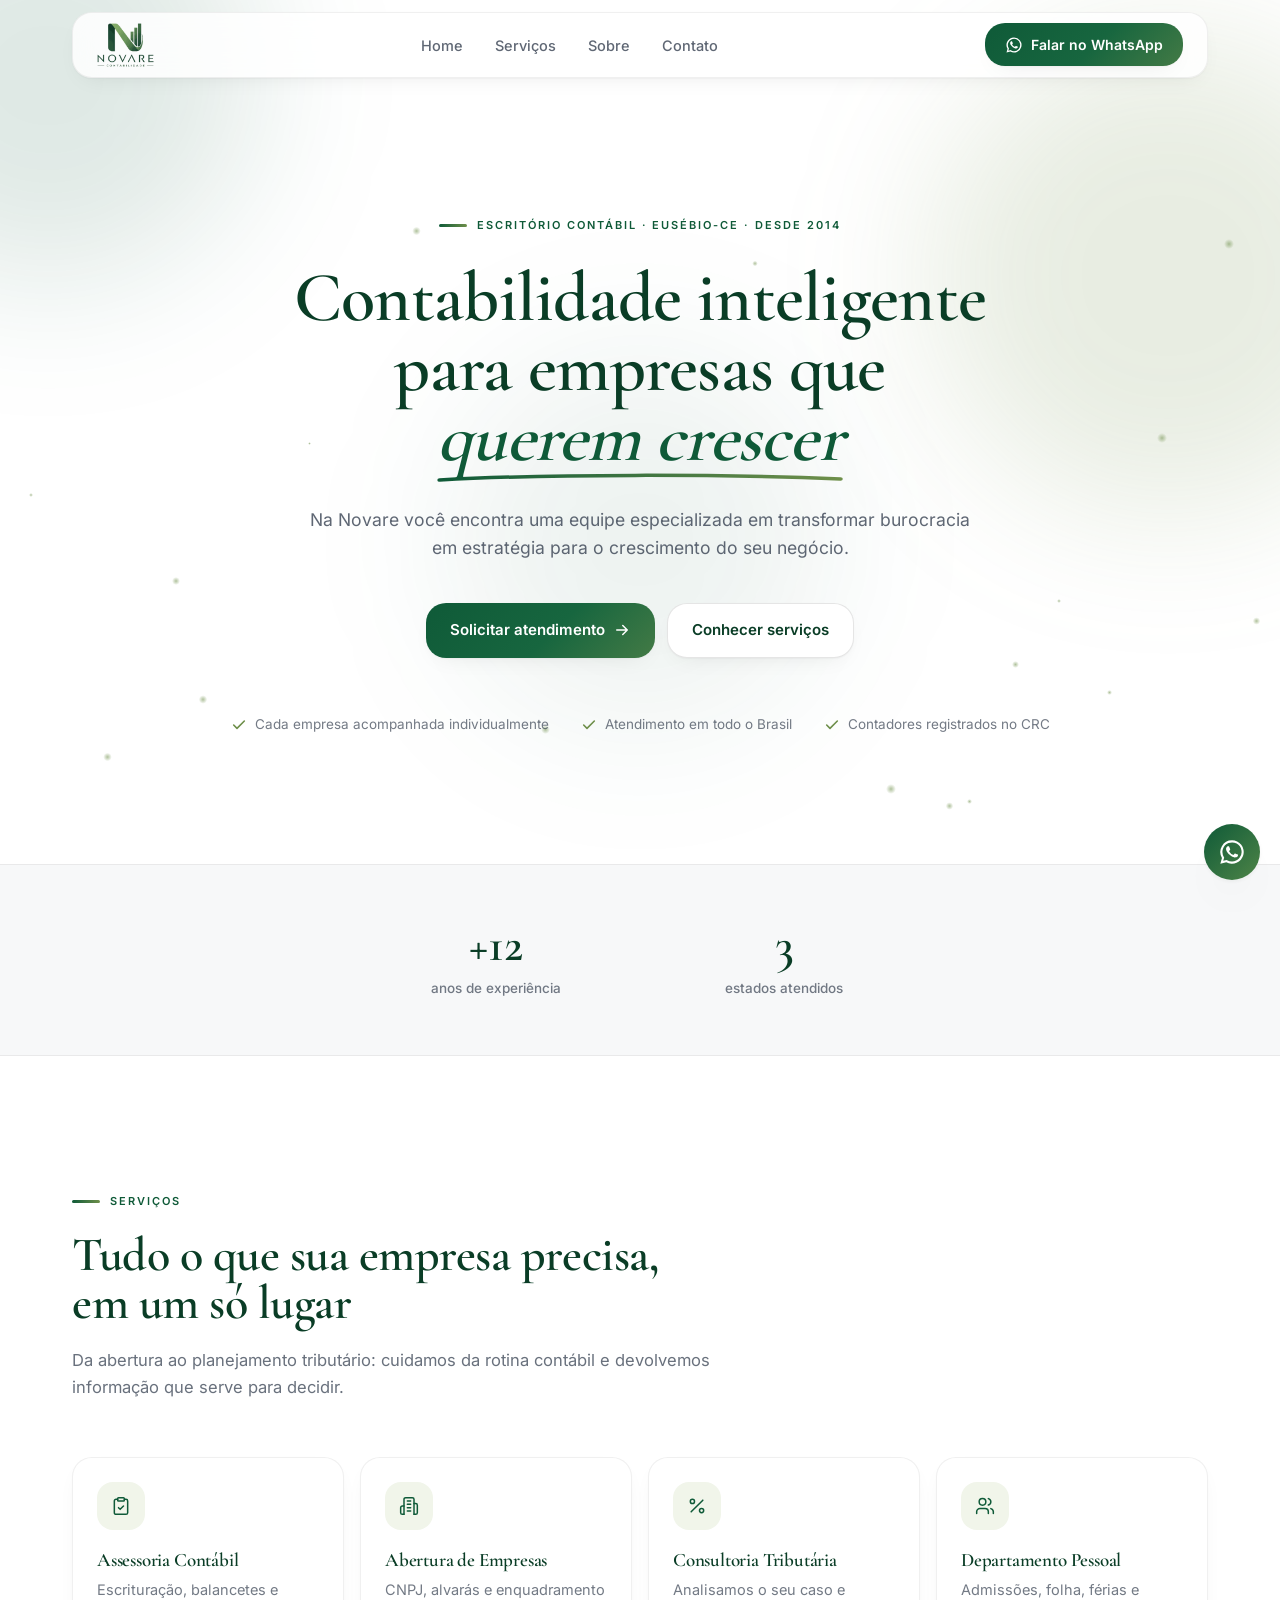
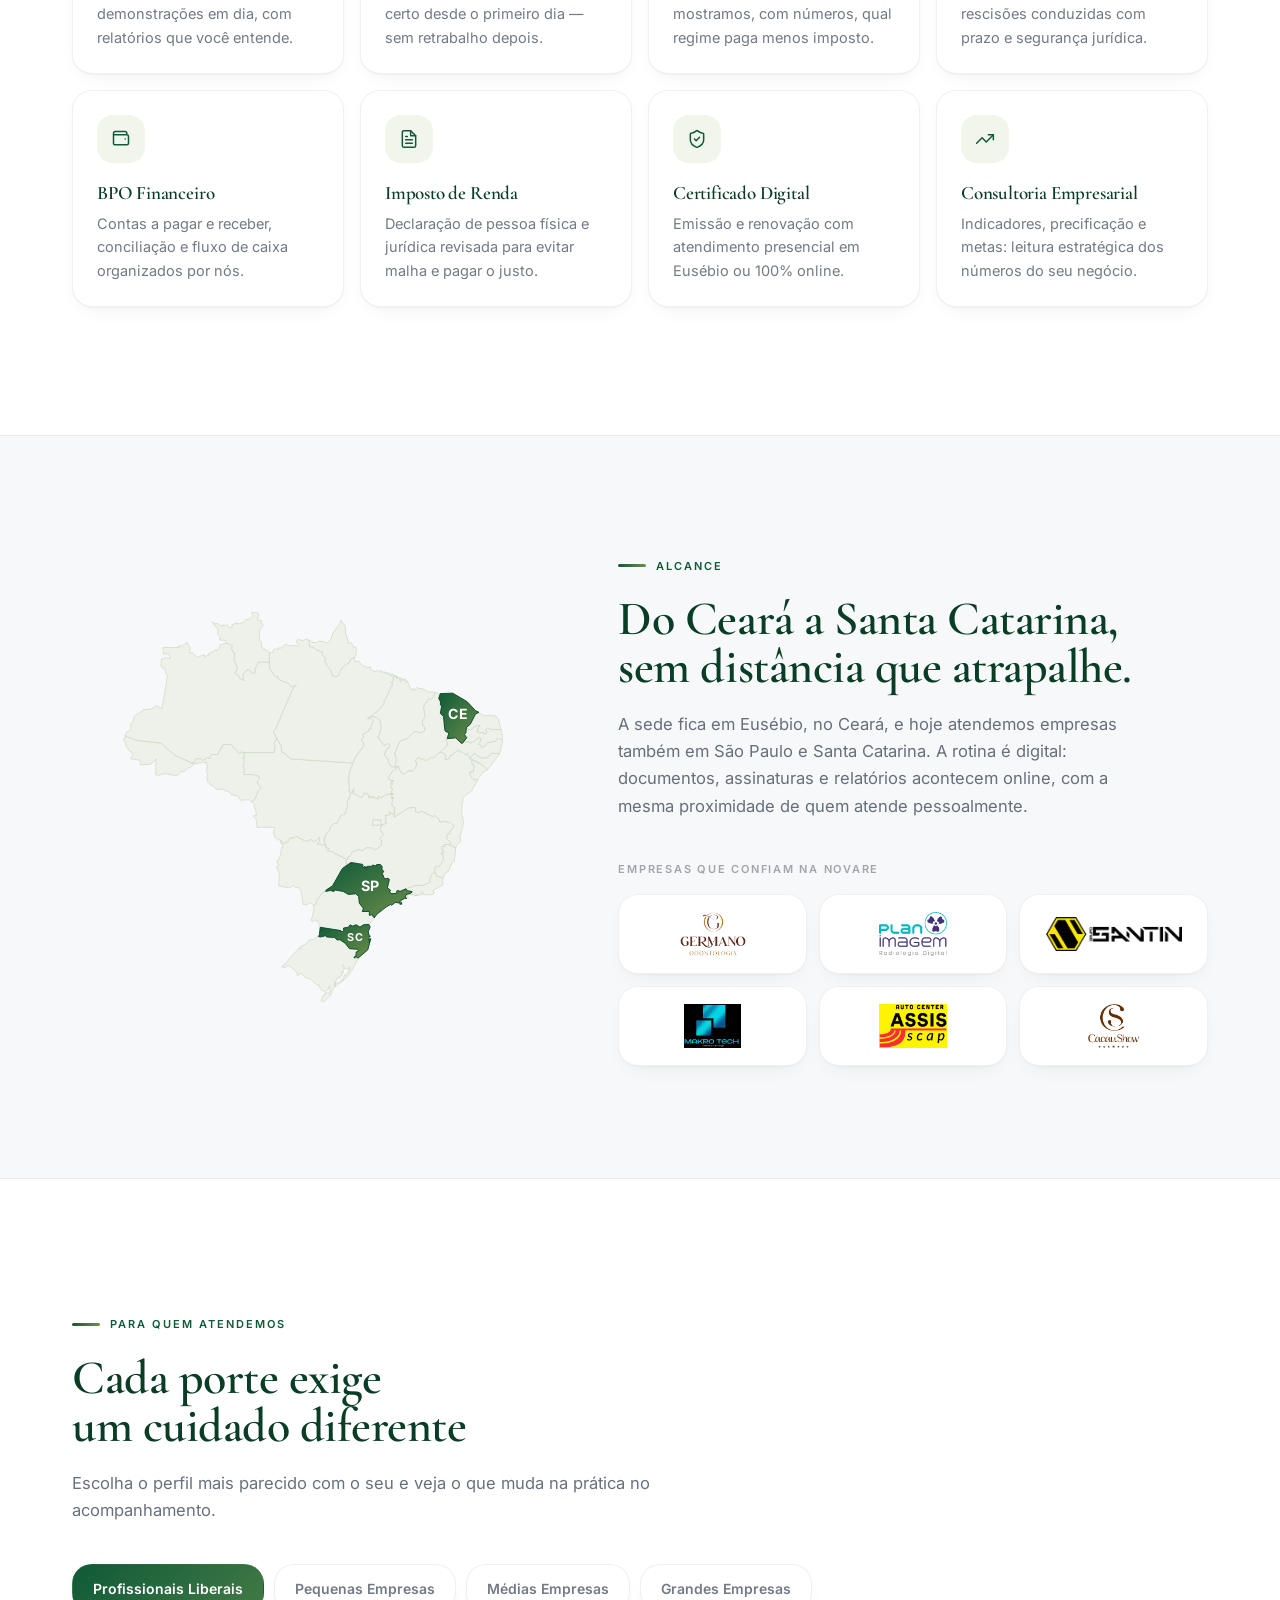
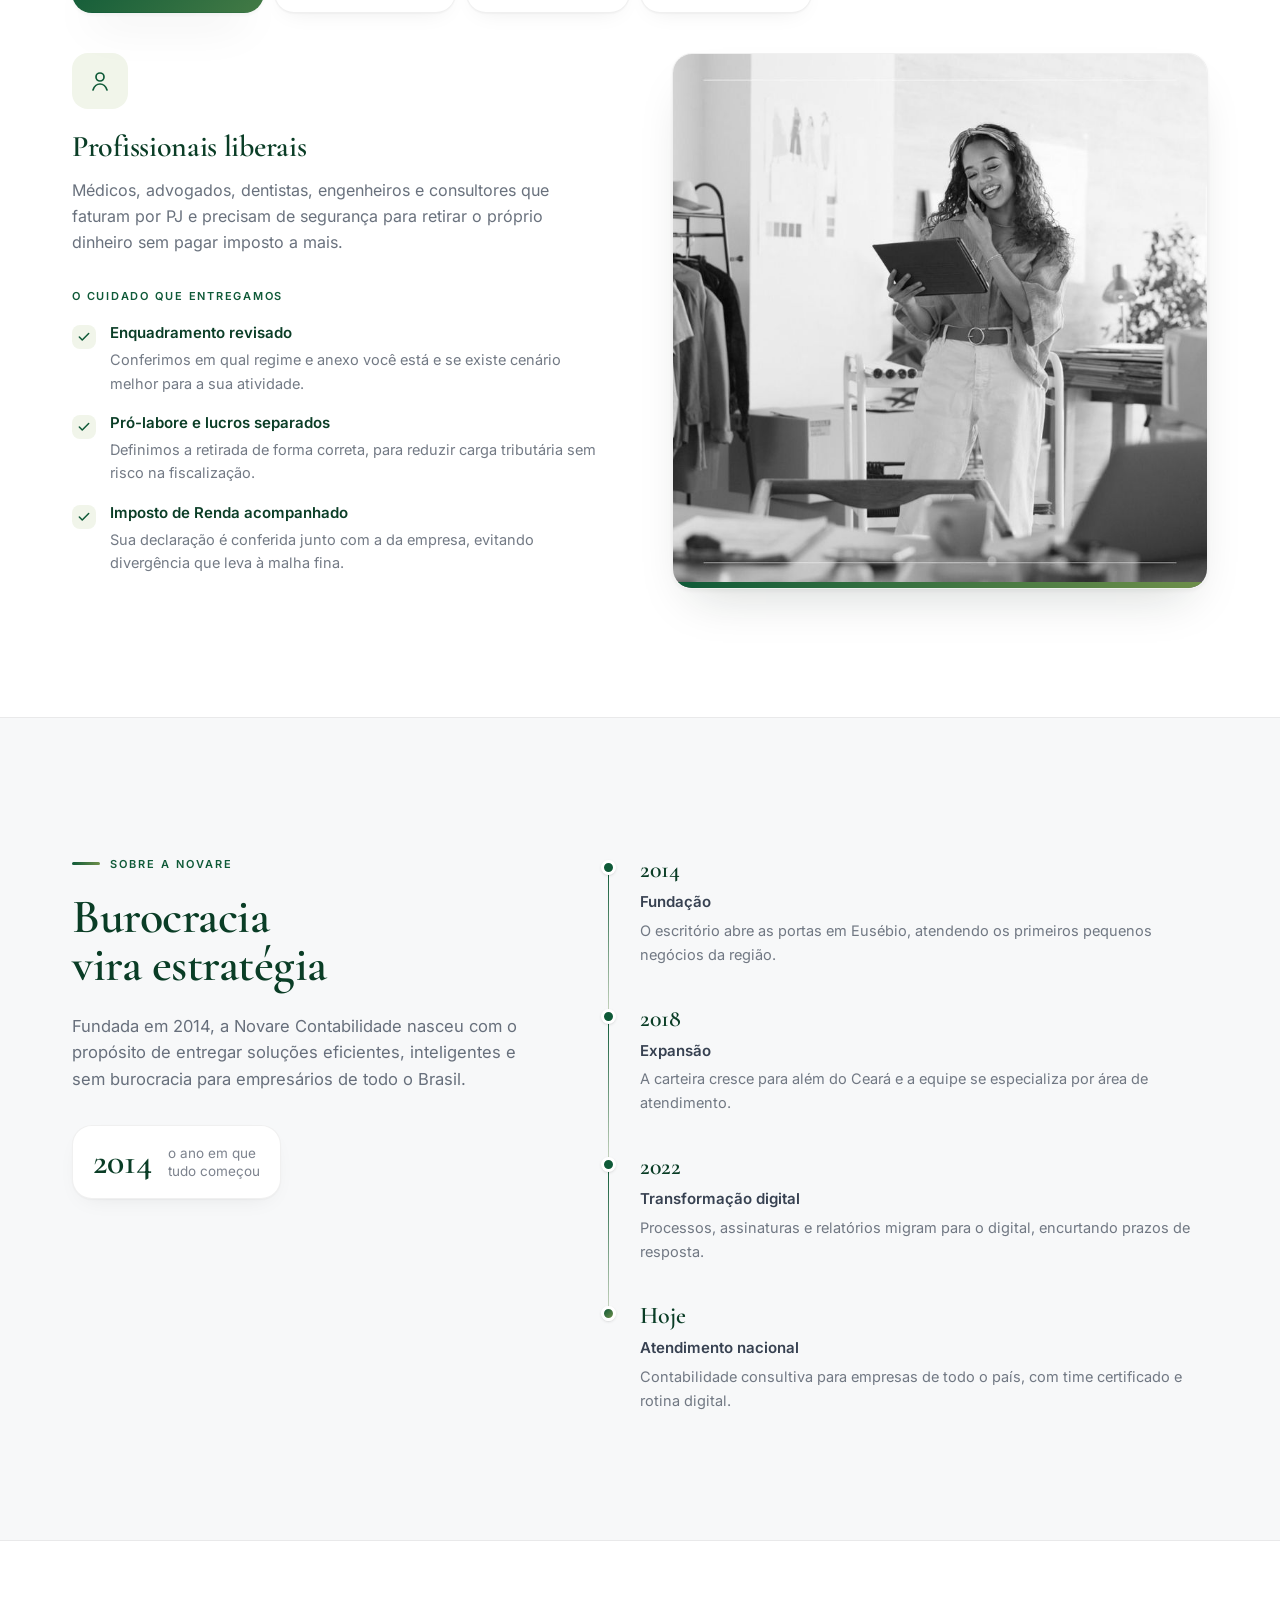
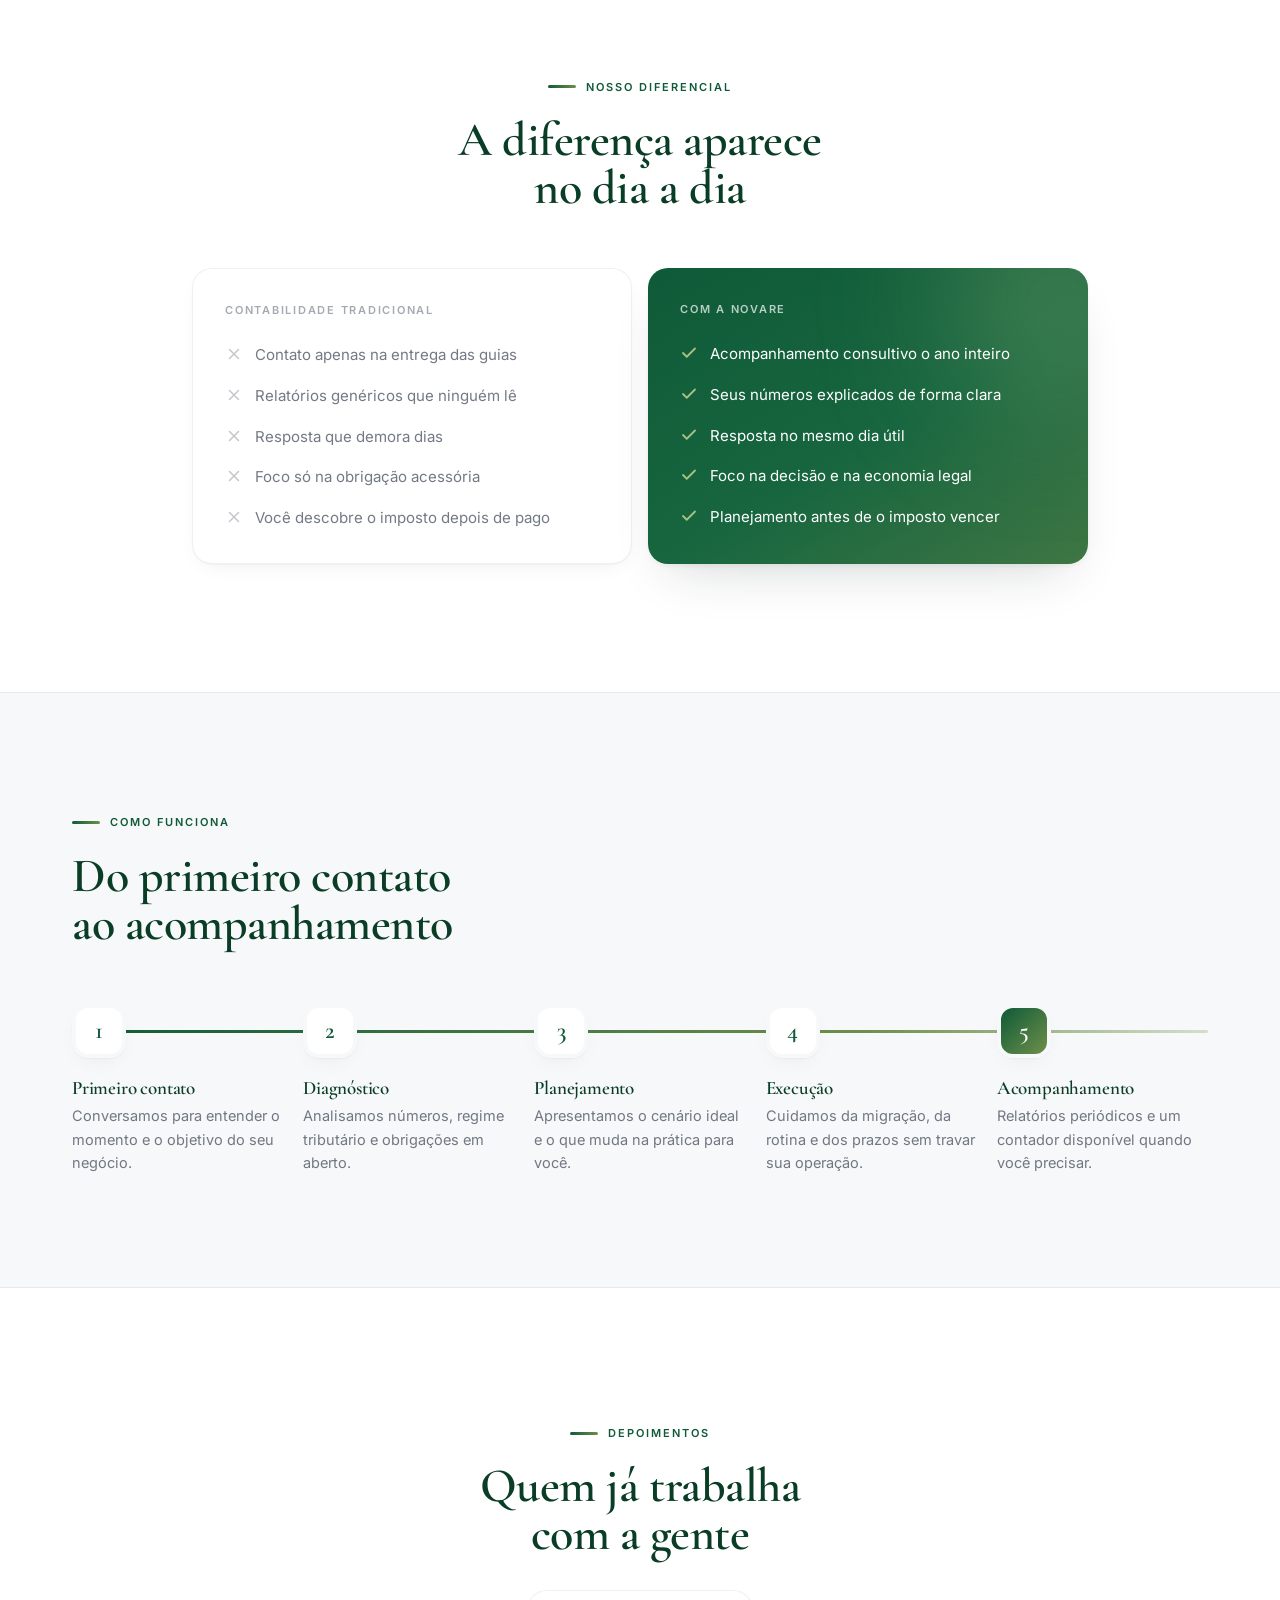
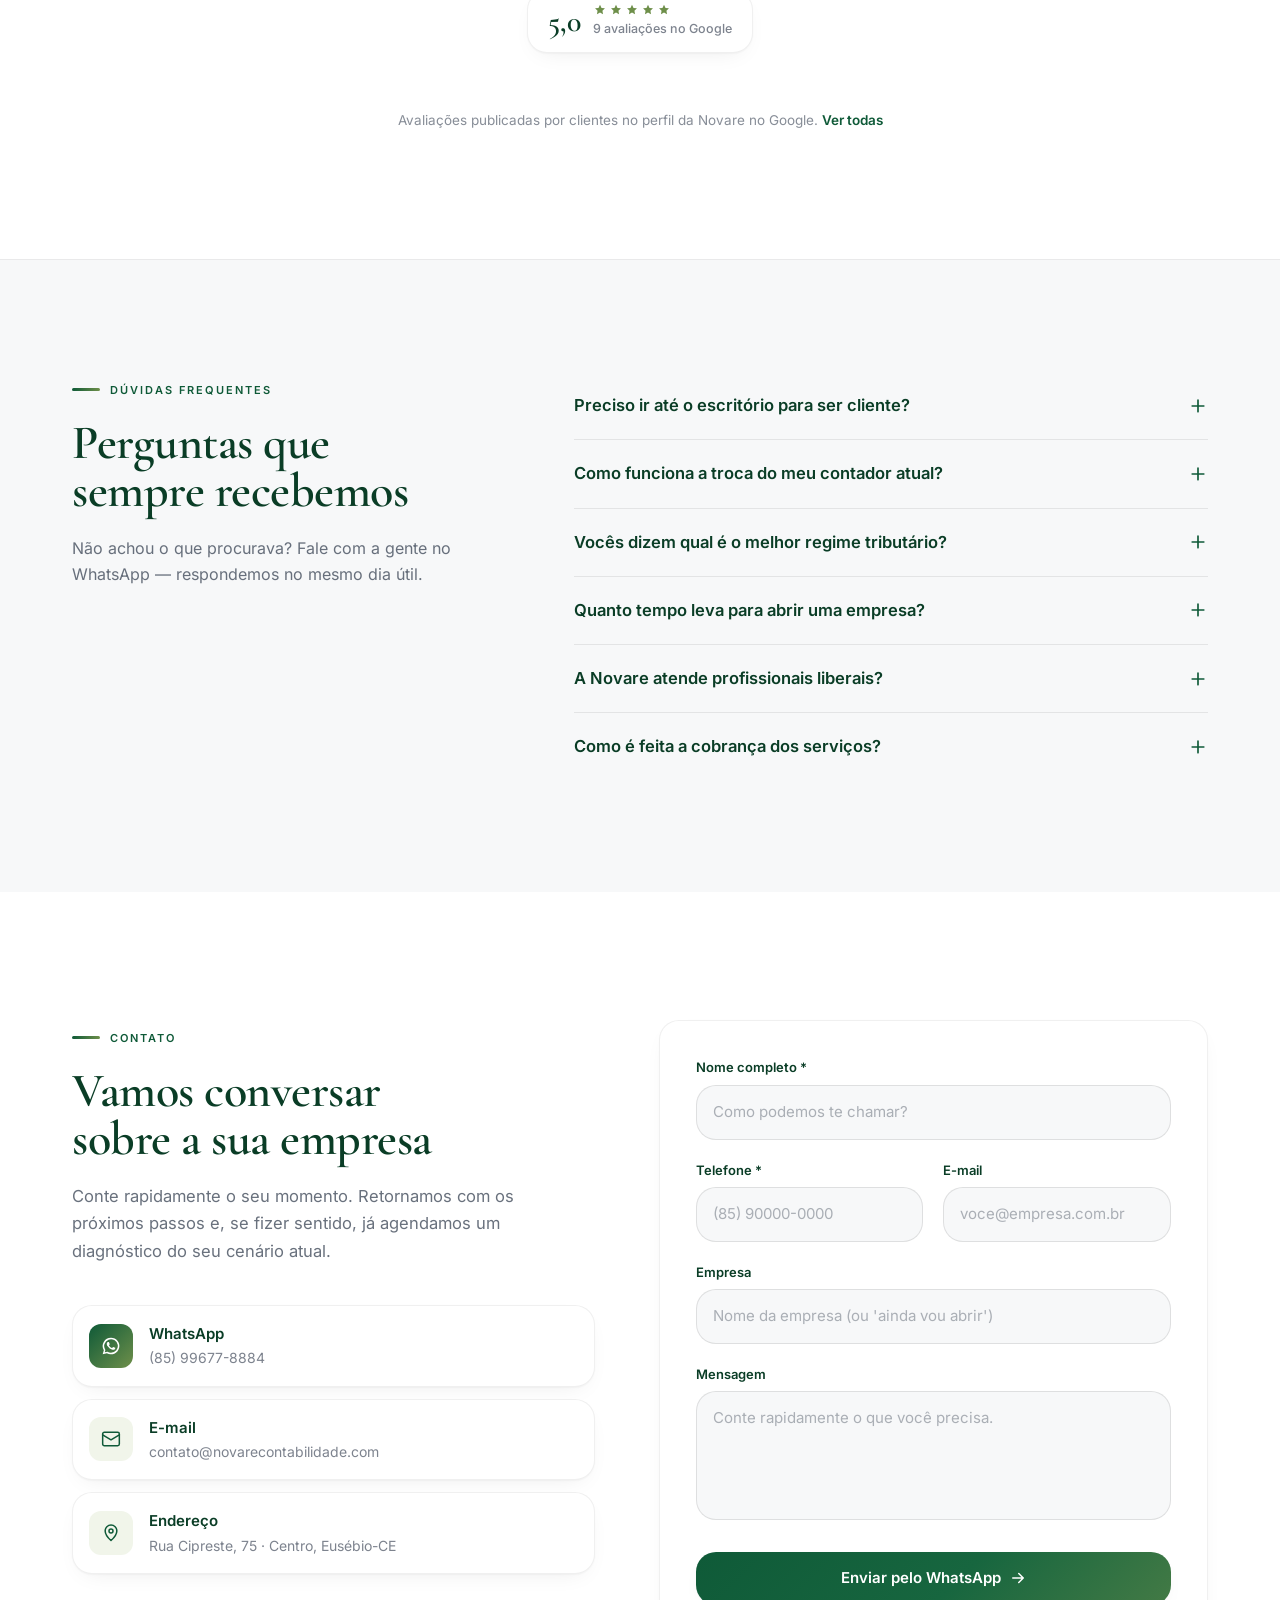
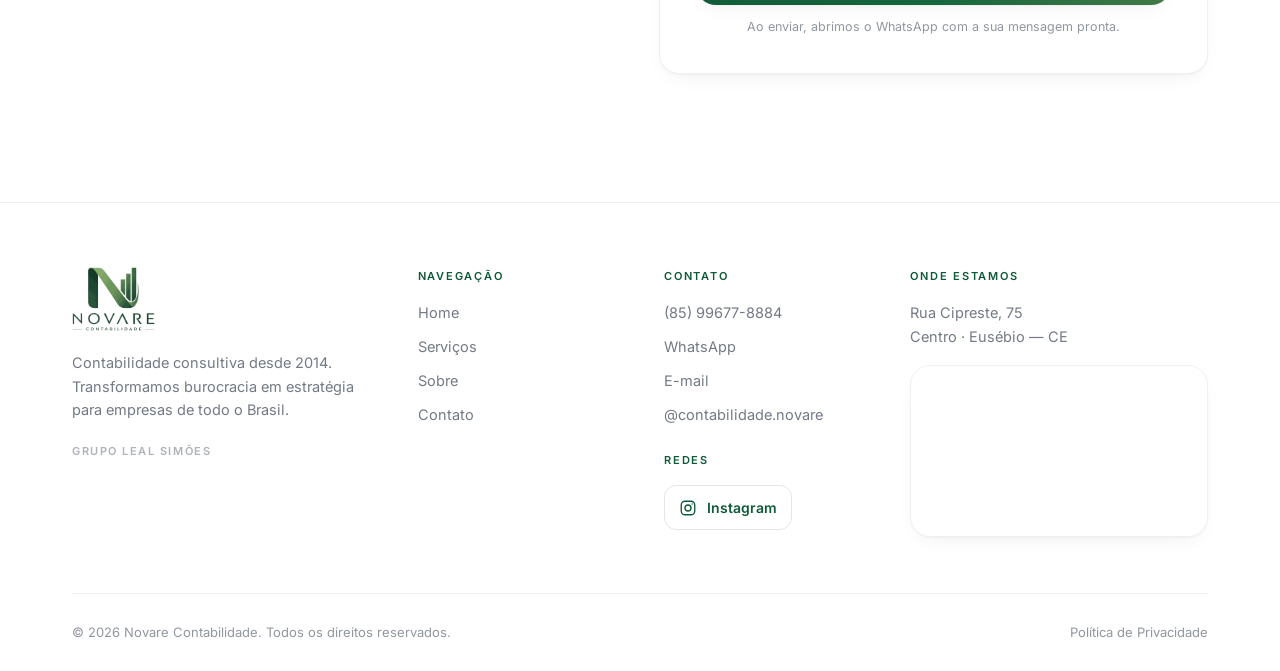
==== commit 3f7f106b: "Add files via upload" ====
--- a/index.html
+++ b/index.html
@@ -7,7 +7,7 @@
 
 <!-- ===================== SEO ===================== -->
 <title>Novare Contabilidade | Contabilidade para empresas que querem crescer</title>
-<meta name="description" content="Contadores em Eusébio-CE com atendimento em todo o Brasil. Abertura de empresas, consultoria tributária, departamento pessoal e assessoria contábil sem burocracia. Fale agora pelo WhatsApp."><link rel="canonical" href="https://grupolealsimoes.github.io/novare-site/">
+<meta name="description" content="Contadores em Eusébio-CE com atendimento em todo o Brasil. Abertura de empresas, consultoria tributária, departamento pessoal e assessoria contábil sem burocracia. Fale agora pelo WhatsApp."><link rel="canonical" href="https://www.novarecontabilidade.com/">
 <meta name="robots" content="index,follow">
 <meta name="author" content="Novare Contabilidade">
 
@@ -17,12 +17,12 @@
 <meta property="og:site_name" content="Novare Contabilidade">
 <meta property="og:title" content="Novare Contabilidade | Contabilidade inteligente para empresas que querem crescer">
 <meta property="og:description" content="Transformamos burocracia em estratégia. Contabilidade consultiva em Eusébio-CE, atendendo empresas em todo o Brasil.">
-<meta property="og:url" content="https://grupolealsimoes.github.io/novare-site/">
-<meta property="og:image" content="https://grupolealsimoes.github.io/novare-site/assets/img/logo.png">
+<meta property="og:url" content="https://www.novarecontabilidade.com/">
+<meta property="og:image" content="https://www.novarecontabilidade.com/assets/img/logo.png">
 <meta name="twitter:card" content="summary_large_image">
 <meta name="twitter:title" content="Novare Contabilidade">
 <meta name="twitter:description" content="Contabilidade consultiva. Burocracia vira estratégia.">
-<meta name="twitter:image" content="https://grupolealsimoes.github.io/novare-site/assets/img/logo.png">
+<meta name="twitter:image" content="https://www.novarecontabilidade.com/assets/img/logo.png">
 
 <link rel="icon" href="assets/img/logo-nav.png" type="image/png">
 
@@ -40,8 +40,8 @@
   "@type": "AccountingService",
   "name": "Novare Contabilidade",
   "description": "Contabilidade consultiva para empresas em todo o Brasil.",
-  "url": "https://grupolealsimoes.github.io/novare-site/",
-  "logo": "https://grupolealsimoes.github.io/novare-site/assets/img/logo.png",
+  "url": "https://www.novarecontabilidade.com/",
+  "logo": "https://www.novarecontabilidade.com/assets/img/logo.png",
   "telephone": "+5585996778884",
   "foundingDate": "2014",
   "priceRange": "$$",
@@ -751,6 +751,22 @@
       <span class="eyebrow">Depoimentos</span>
       <h2 class="mt-5 text-4xl font-semibold sm:text-5xl">Quem já trabalha<br class="hidden sm:block"> com a gente</h2>
 
+      <!-- Selo de nota do Google -->
+      <a href="https://search.google.com/local/reviews?placeid=ChIJ4e3_BDpaxwcRgv1FIwcXdKU" target="_blank" rel="noopener"
+         class="card card-hover mx-auto mt-8 inline-flex items-center gap-3 px-5 py-3">
+        <span class="font-display text-3xl font-semibold text-novare-900">5,0</span>
+        <span class="text-left">
+          <span class="flex gap-0.5 text-olive" aria-hidden="true">
+            <svg viewBox="0 0 24 24" class="h-3.5 w-3.5" fill="currentColor"><path d="m12 3 2.6 5.4 5.9.8-4.3 4.1 1 5.9-5.2-2.8-5.2 2.8 1-5.9L3.5 9.2l5.9-.8z"/></svg>
+            <svg viewBox="0 0 24 24" class="h-3.5 w-3.5" fill="currentColor"><path d="m12 3 2.6 5.4 5.9.8-4.3 4.1 1 5.9-5.2-2.8-5.2 2.8 1-5.9L3.5 9.2l5.9-.8z"/></svg>
+            <svg viewBox="0 0 24 24" class="h-3.5 w-3.5" fill="currentColor"><path d="m12 3 2.6 5.4 5.9.8-4.3 4.1 1 5.9-5.2-2.8-5.2 2.8 1-5.9L3.5 9.2l5.9-.8z"/></svg>
+            <svg viewBox="0 0 24 24" class="h-3.5 w-3.5" fill="currentColor"><path d="m12 3 2.6 5.4 5.9.8-4.3 4.1 1 5.9-5.2-2.8-5.2 2.8 1-5.9L3.5 9.2l5.9-.8z"/></svg>
+            <svg viewBox="0 0 24 24" class="h-3.5 w-3.5" fill="currentColor"><path d="m12 3 2.6 5.4 5.9.8-4.3 4.1 1 5.9-5.2-2.8-5.2 2.8 1-5.9L3.5 9.2l5.9-.8z"/></svg>
+          </span>
+          <!-- EDITAR: atualizar a quantidade conforme novas avaliações -->
+          <span class="mt-0.5 block text-[12.5px] font-medium text-ink/65">9 avaliações no Google</span>
+        </span>
+      </a>
     </div>
 
     <!-- Widget do Featurable — puxa as avaliações do Google automaticamente,
@@ -858,14 +874,14 @@
             </span>
           </a>
 
-          <a href="mailto:contato@novarecontabilidade.com.br" class="card card-hover flex items-center gap-4 p-4">
+          <a href="mailto:contato@novarecontabilidade.com" class="card card-hover flex items-center gap-4 p-4">
             <span class="grid h-11 w-11 shrink-0 place-items-center rounded-xl bg-olive-50 text-novare">
               <svg viewBox="0 0 24 24" class="h-5 w-5" fill="none" stroke="currentColor" stroke-width="1.8" stroke-linecap="round" stroke-linejoin="round"><rect x="2" y="4" width="20" height="16" rx="2"/><path d="m2 7 10 6 10-6"/></svg>
             </span>
             <span>
               <span class="block text-[15px] font-semibold text-novare-900">E-mail</span>
               <!-- EDITAR: confirmar e-mail oficial -->
-              <span class="block text-[14px] text-ink/65">contato@novarecontabilidade.com.br</span>
+              <span class="block text-[14px] text-ink/65">contato@novarecontabilidade.com</span>
             </span>
           </a>
 
@@ -952,7 +968,7 @@
         <ul class="mt-4 space-y-2.5 text-[14.5px] text-ink/70">
           <li><a class="transition hover:text-novare" href="tel:+5585996778884">(85) 99677-8884</a></li>
           <li><a class="transition hover:text-novare" href="https://wa.me/5585996778884" target="_blank" rel="noopener">WhatsApp</a></li>
-          <li><a class="transition hover:text-novare" href="mailto:contato@novarecontabilidade.com.br">E-mail</a></li>
+          <li><a class="transition hover:text-novare" href="mailto:contato@novarecontabilidade.com">E-mail</a></li>
           <li><a class="transition hover:text-novare" href="https://www.instagram.com/contabilidade.novare" target="_blank" rel="noopener">@contabilidade.novare</a></li>
         </ul>
         <p class="mt-6 text-[11px] font-semibold uppercase tracking-[.16em] text-novare">Redes</p>
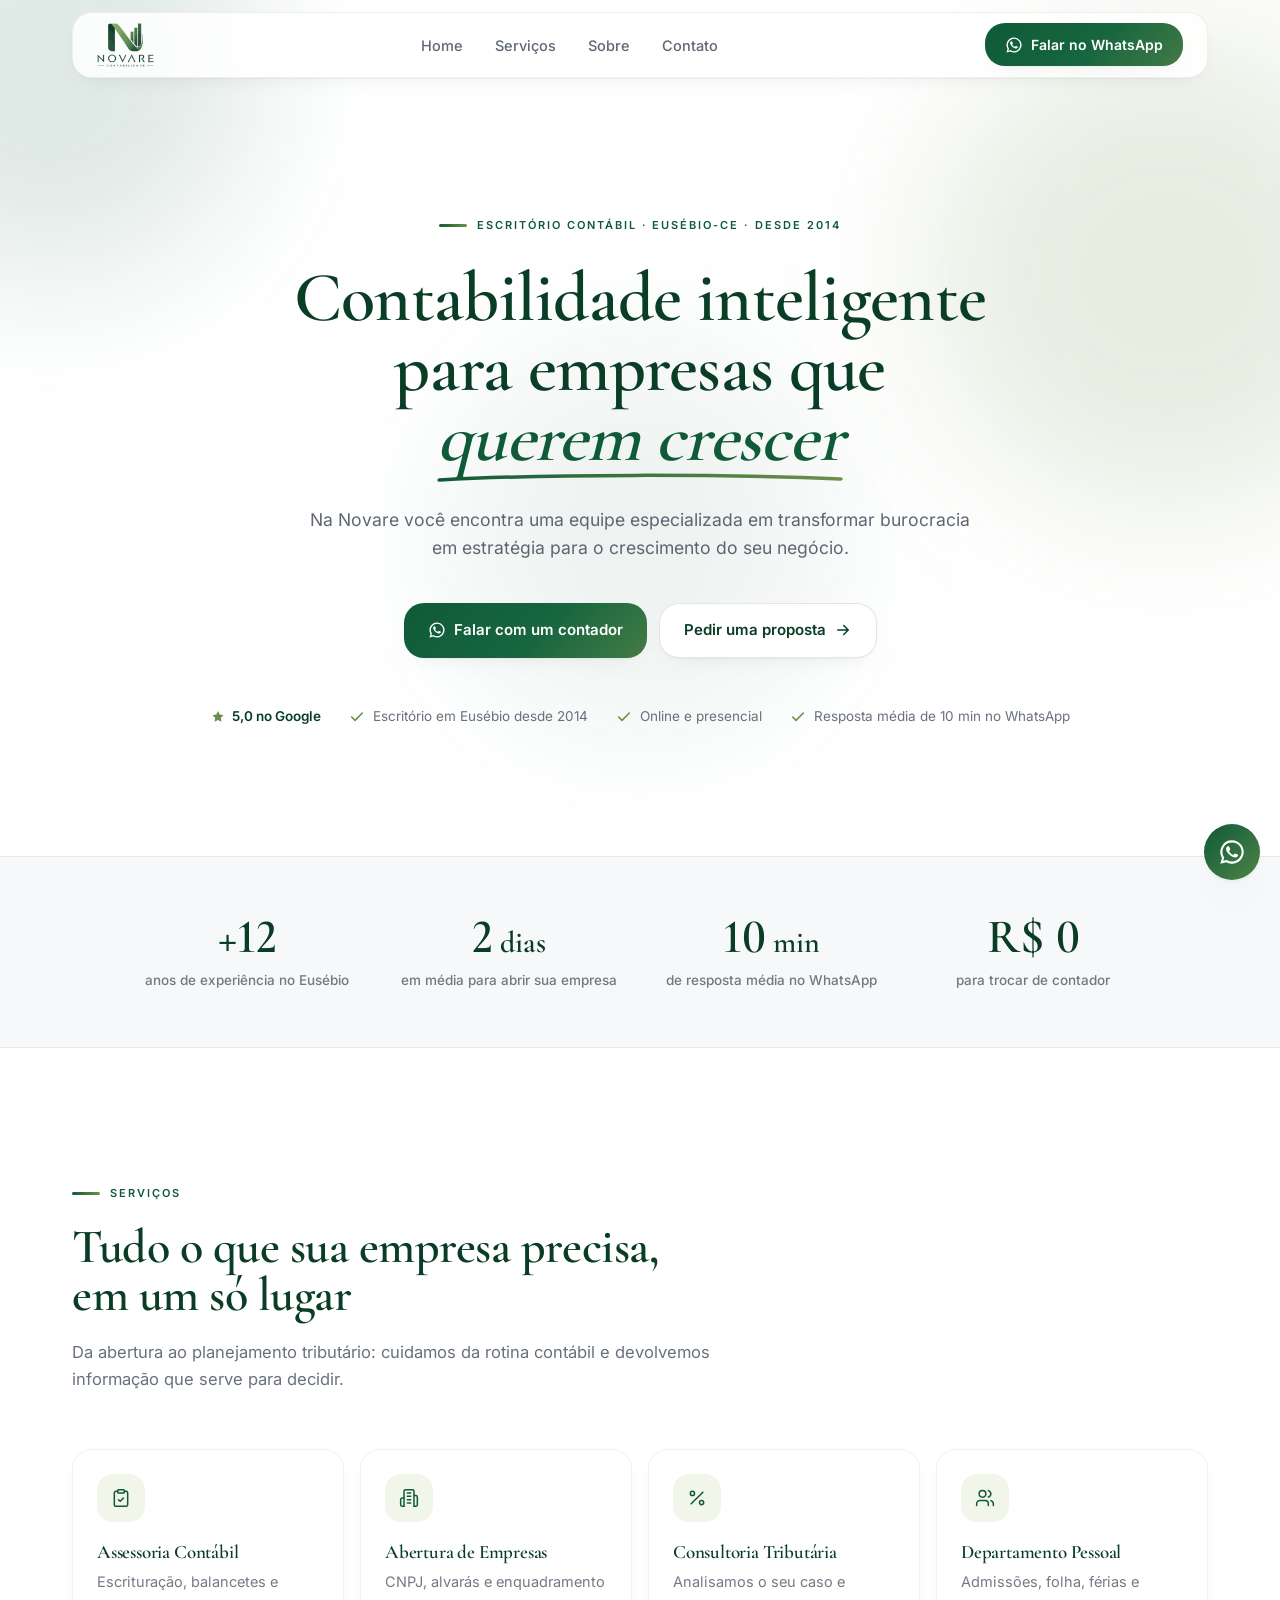
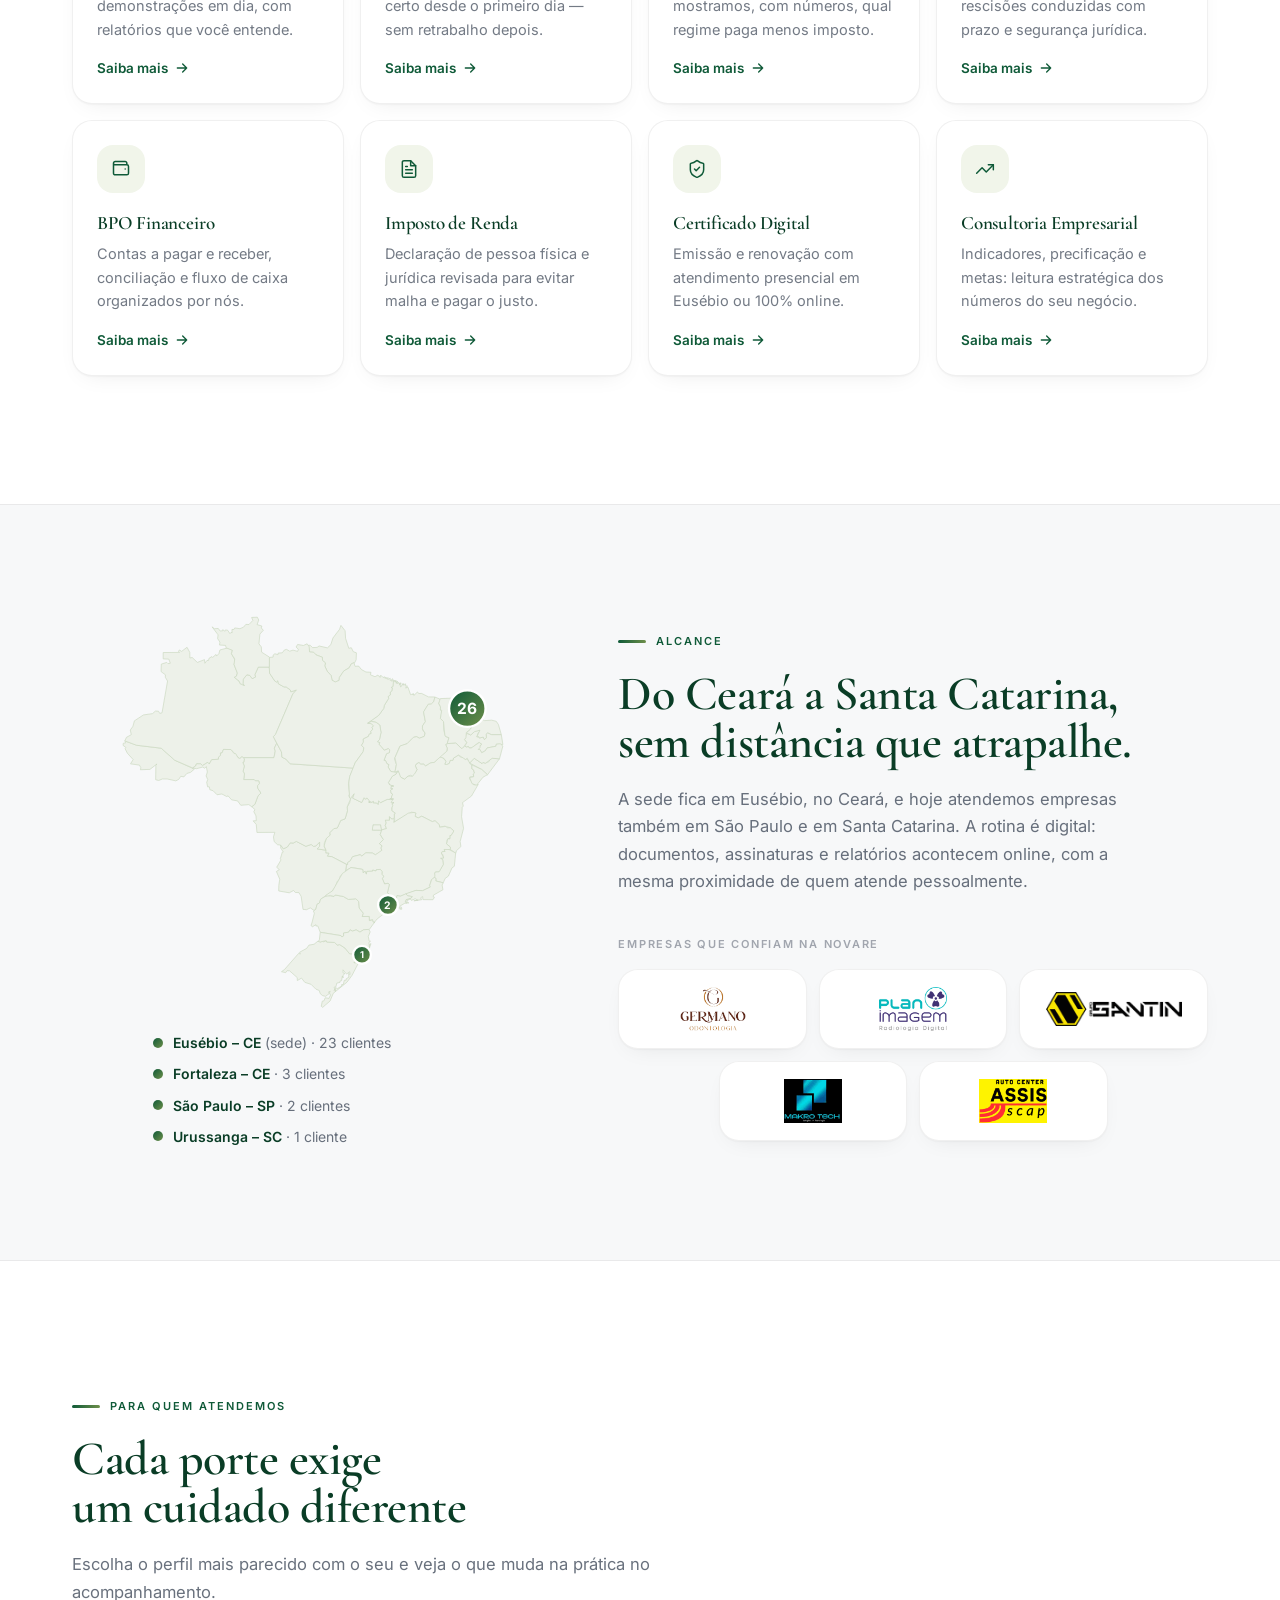
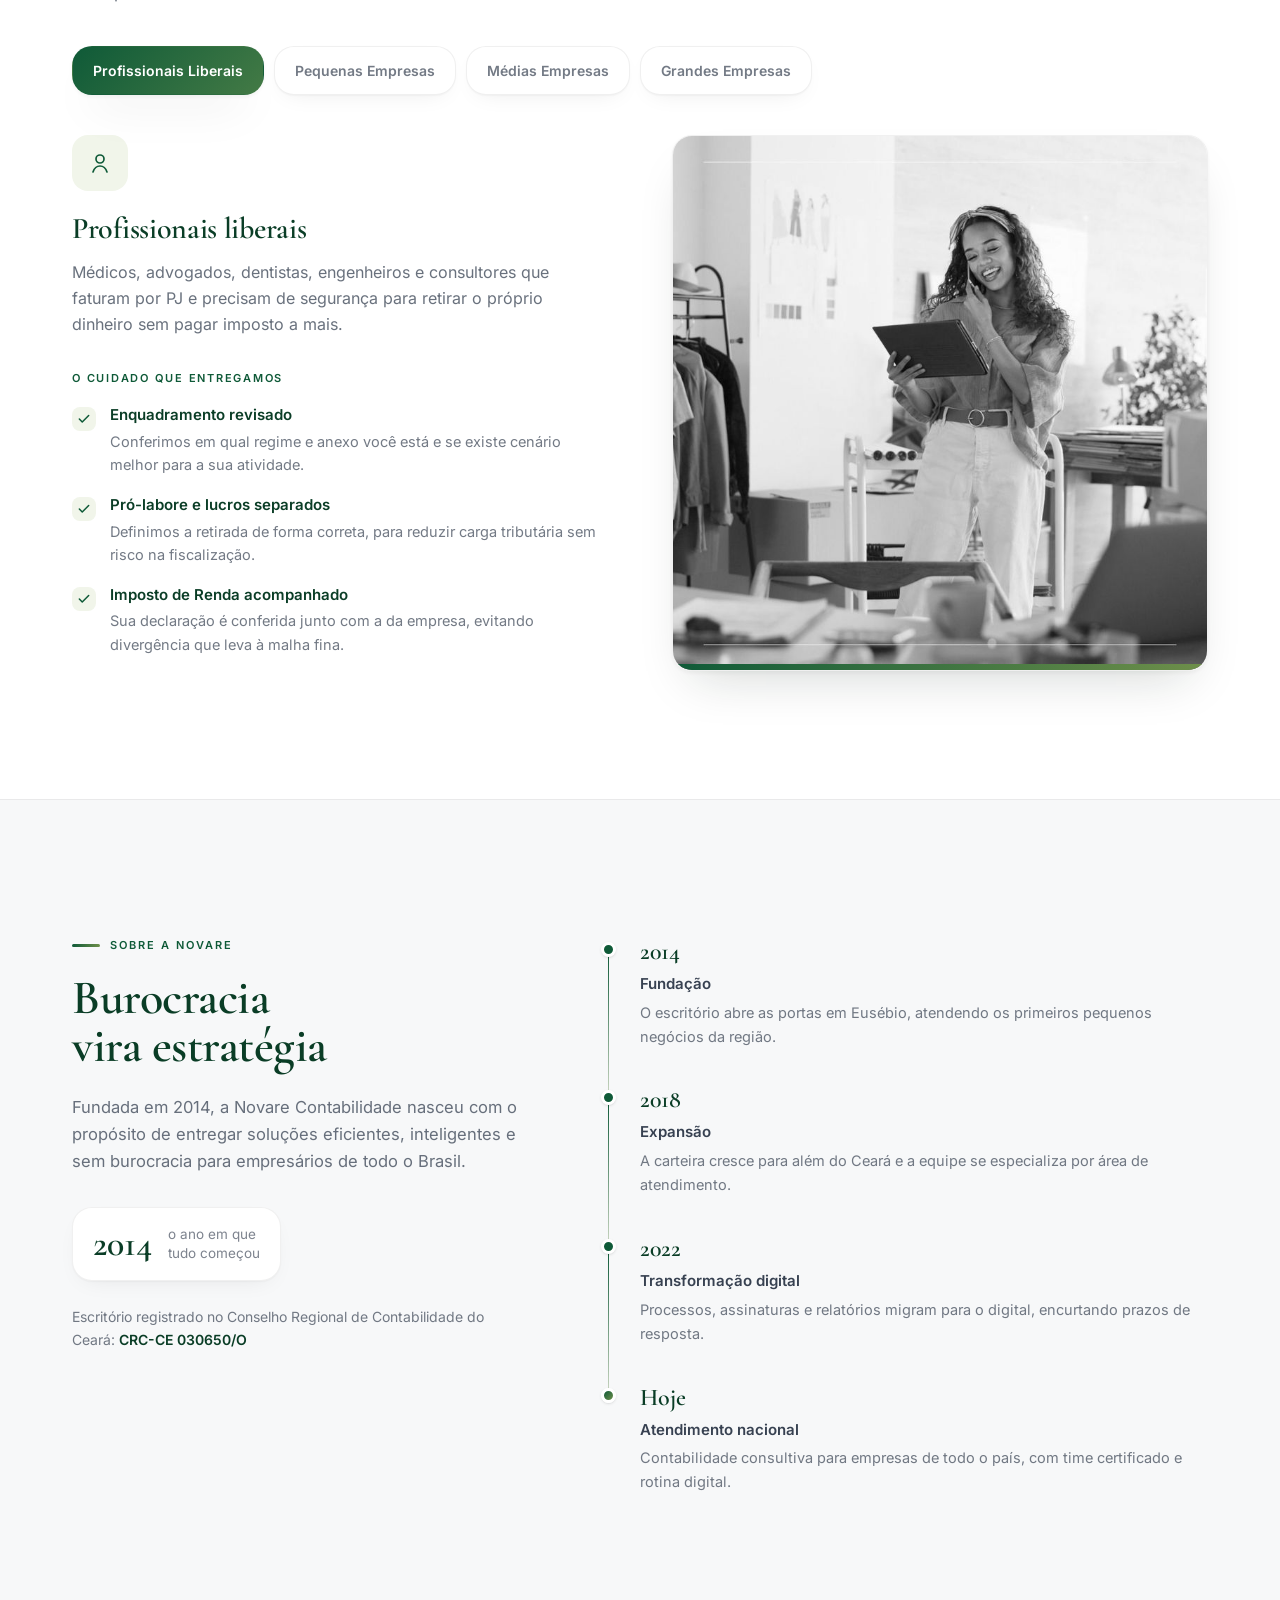
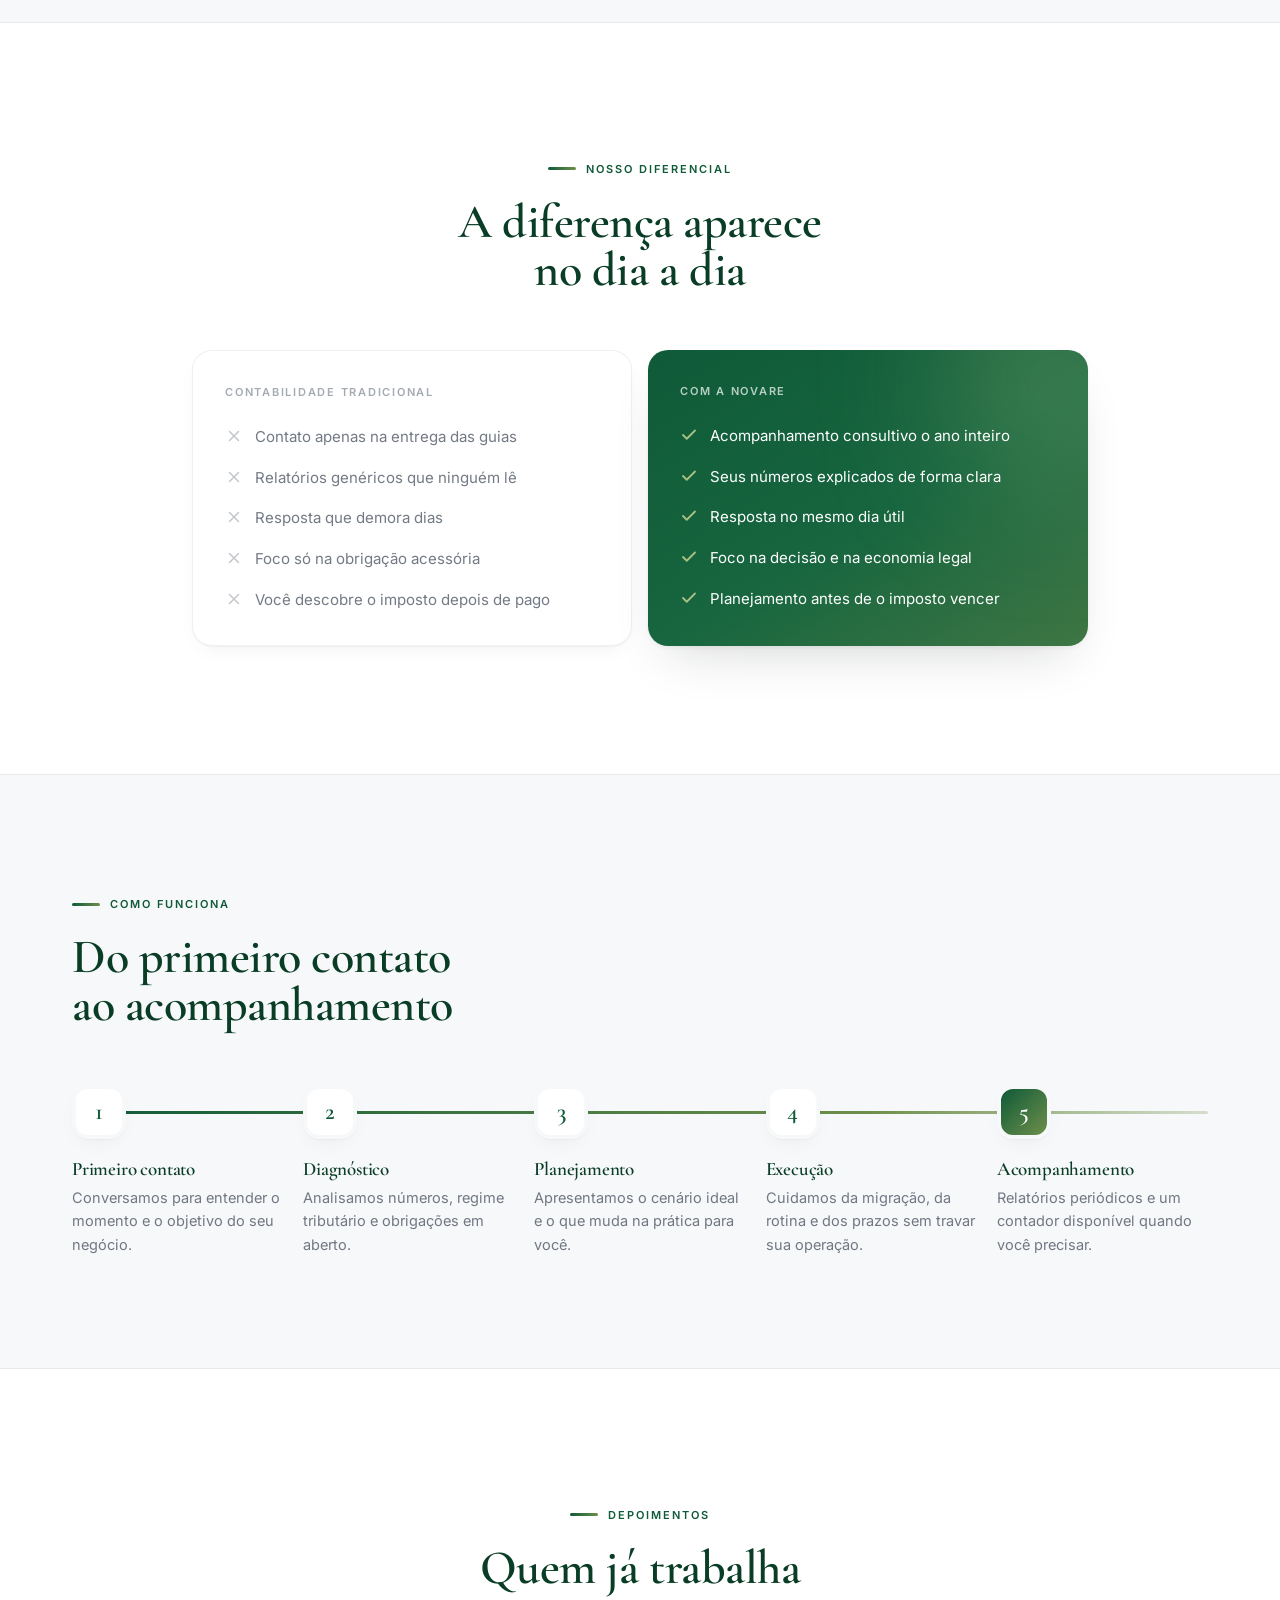
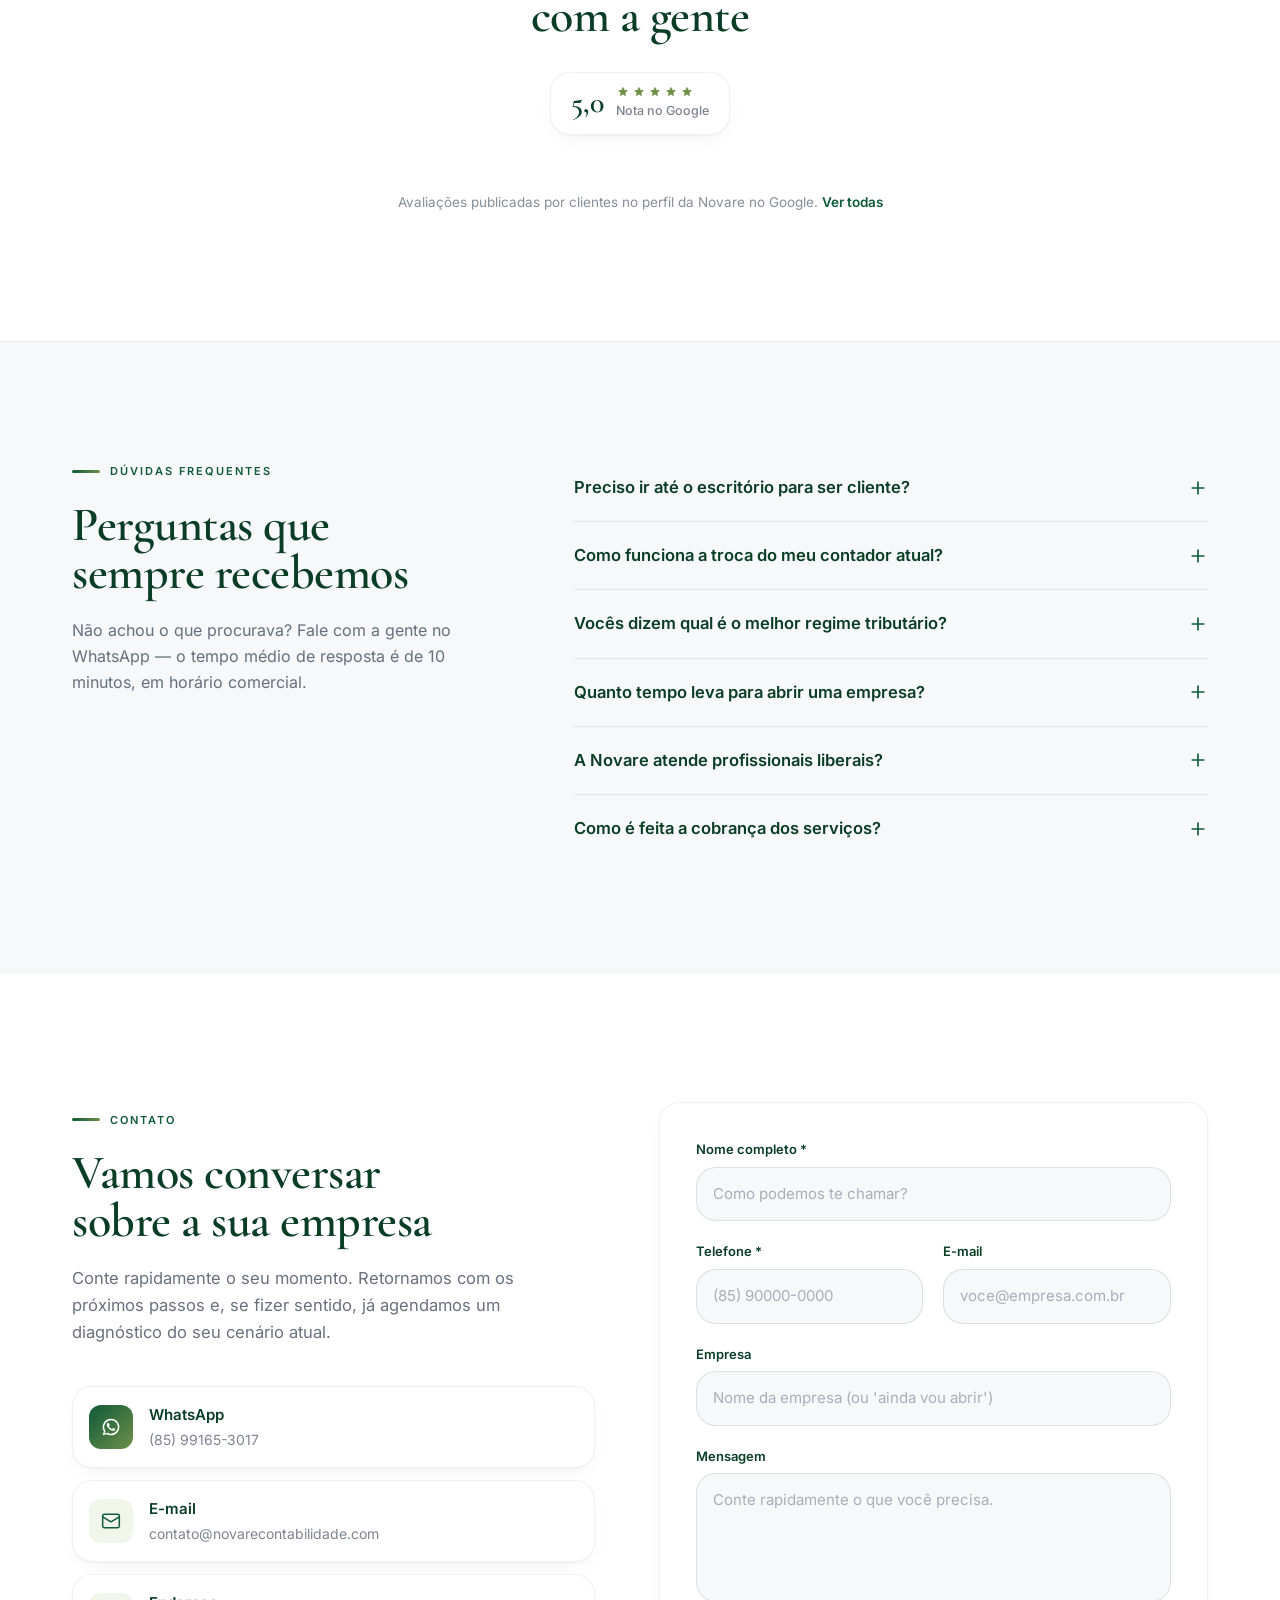
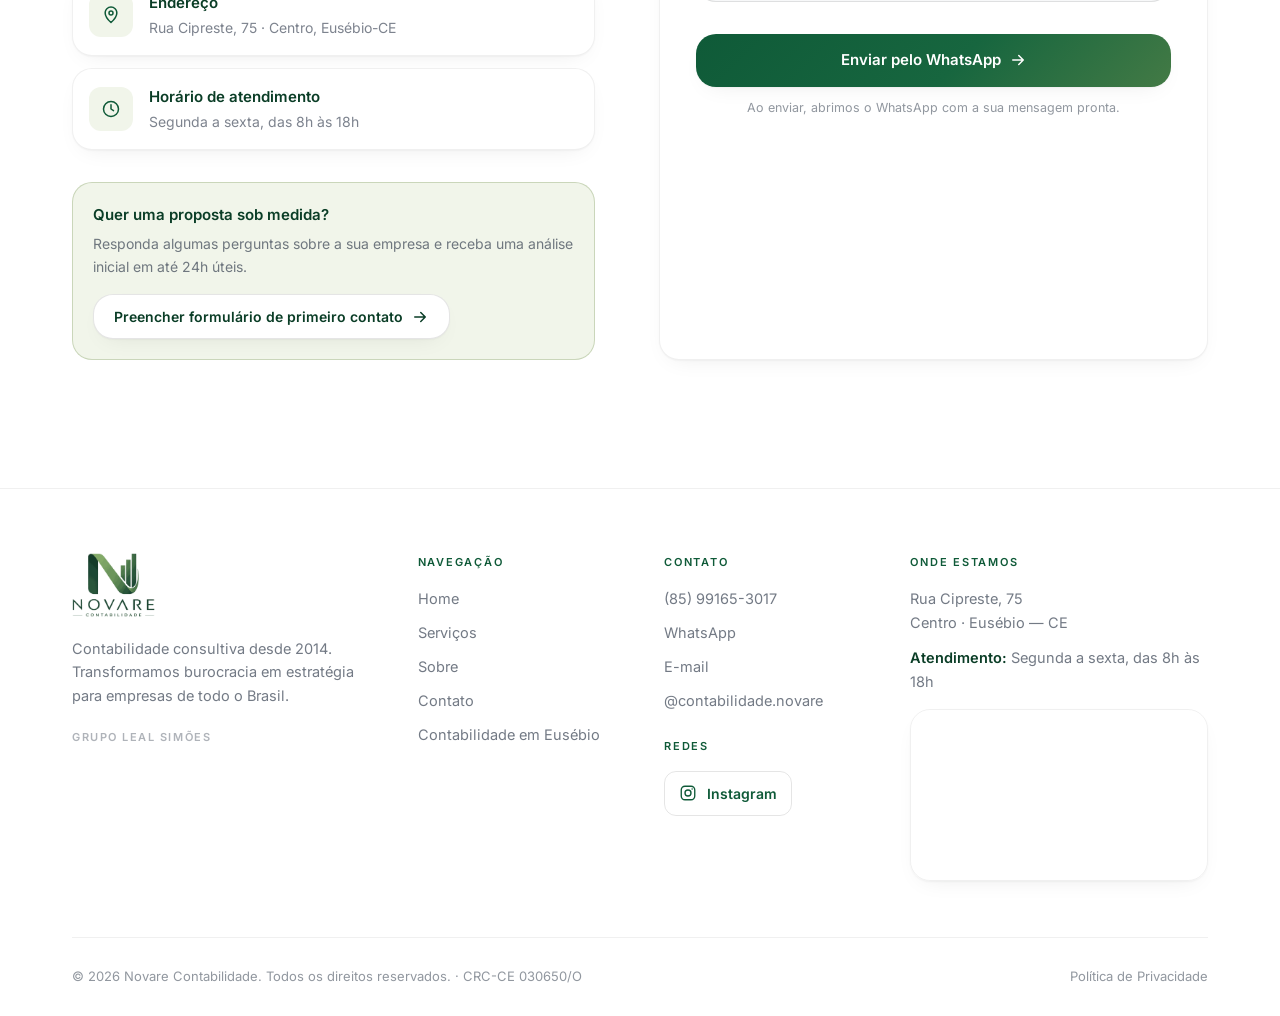
==== commit 03afbb23: "Publicar o site novo da Novare (gerado a partir do novare-sistema) - Telefone oficial (85) 99165-301" ====
--- a/index.html
+++ b/index.html
@@ -1,1018 +1,78 @@
-<!DOCTYPE html>
-<html lang="pt-BR">
-<head>
-<meta charset="utf-8">
-<meta name="viewport" content="width=device-width, initial-scale=1">
-<meta name="theme-color" content="#0F5A38">
-
-<!-- ===================== SEO ===================== -->
-<title>Novare Contabilidade | Contabilidade para empresas que querem crescer</title>
-<meta name="description" content="Contadores em Eusébio-CE com atendimento em todo o Brasil. Abertura de empresas, consultoria tributária, departamento pessoal e assessoria contábil sem burocracia. Fale agora pelo WhatsApp."><link rel="canonical" href="https://www.novarecontabilidade.com/">
-<meta name="robots" content="index,follow">
-<meta name="author" content="Novare Contabilidade">
-
-<!-- Open Graph / redes sociais -->
-<meta property="og:type" content="website">
-<meta property="og:locale" content="pt_BR">
-<meta property="og:site_name" content="Novare Contabilidade">
-<meta property="og:title" content="Novare Contabilidade | Contabilidade inteligente para empresas que querem crescer">
-<meta property="og:description" content="Transformamos burocracia em estratégia. Contabilidade consultiva em Eusébio-CE, atendendo empresas em todo o Brasil.">
-<meta property="og:url" content="https://www.novarecontabilidade.com/">
-<meta property="og:image" content="https://www.novarecontabilidade.com/assets/img/logo.png">
-<meta name="twitter:card" content="summary_large_image">
-<meta name="twitter:title" content="Novare Contabilidade">
-<meta name="twitter:description" content="Contabilidade consultiva. Burocracia vira estratégia.">
-<meta name="twitter:image" content="https://www.novarecontabilidade.com/assets/img/logo.png">
-
-<link rel="icon" href="assets/img/logo-nav.png" type="image/png">
-
-<!-- Pré-carregamento das fontes críticas -->
-<link rel="preload" href="assets/fonts/inter-latin-400-normal.woff2" as="font" type="font/woff2" crossorigin>
-<link rel="preload" href="assets/fonts/cormorant-garamond-latin-600-normal.woff2" as="font" type="font/woff2" crossorigin>
-
-<link rel="stylesheet" href="assets/css/aos.css">
-<link rel="stylesheet" href="assets/css/styles.css">
-
-<!-- ===================== Schema.org ===================== -->
-<script type="application/ld+json">
-{
-  "@context": "https://schema.org",
-  "@type": "AccountingService",
-  "name": "Novare Contabilidade",
-  "description": "Contabilidade consultiva para empresas em todo o Brasil.",
-  "url": "https://www.novarecontabilidade.com/",
-  "logo": "https://www.novarecontabilidade.com/assets/img/logo.png",
-  "telephone": "+5585996778884",
-  "foundingDate": "2014",
-  "priceRange": "$$",
-  "address": {
-    "@type": "PostalAddress",
-    "streetAddress": "Rua Cipreste, 75",
-    "addressLocality": "Eusébio",
-    "addressRegion": "CE",
-    "postalCode": "61760-490",
-    "addressCountry": "BR"
-  },
-  "geo": { "@type": "GeoCoordinates", "latitude": -3.8899, "longitude": -38.4517 },
-  "areaServed": { "@type": "Country", "name": "Brasil" },
-  "openingHoursSpecification": [{
-    "@type": "OpeningHoursSpecification",
-    "dayOfWeek": ["Monday","Tuesday","Wednesday","Thursday","Friday"],
-    "opens": "08:00", "closes": "18:00"
-  }],
-  "sameAs": ["https://www.instagram.com/contabilidade.novare"]
-}
-</script>
-</head>
-
-<body>
-<a href="#hero" class="sr-only focus:not-sr-only focus:absolute focus:left-4 focus:top-4 focus:z-[100] focus:rounded-xl2 focus:bg-novare focus:px-5 focus:py-3 focus:text-white">Pular para o conteúdo</a>
-
-<!-- =========================================================
+<!DOCTYPE html><html lang="pt-BR"> <head><meta charset="utf-8"><meta name="viewport" content="width=device-width, initial-scale=1"><meta name="theme-color" content="#0F5A38"><title>Novare Contabilidade | Contabilidade para empresas que querem crescer</title><meta name="description" content="Contadores em Eusébio-CE com atendimento em todo o Brasil. Abertura de empresas, consultoria tributária, departamento pessoal e assessoria contábil sem burocracia. Fale agora pelo WhatsApp."><link rel="canonical" href="https://www.novarecontabilidade.com/"><meta name="robots" content="index,follow"><meta name="author" content="Novare Contabilidade"><meta property="og:type" content="website"><meta property="og:locale" content="pt_BR"><meta property="og:site_name" content="Novare Contabilidade"><meta property="og:title" content="Novare Contabilidade | Contabilidade inteligente para empresas que querem crescer"><meta property="og:description" content="Transformamos burocracia em estratégia. Contabilidade consultiva em Eusébio-CE, atendendo empresas em todo o Brasil."><meta property="og:url" content="https://www.novarecontabilidade.com/"><meta property="og:image" content="https://www.novarecontabilidade.com/assets/img/logo.png"><meta name="twitter:card" content="summary_large_image"><meta name="twitter:title" content="Novare Contabilidade"><meta name="twitter:description" content="Contabilidade consultiva. Burocracia vira estratégia."><meta name="twitter:image" content="https://www.novarecontabilidade.com/assets/img/logo.png"><link rel="icon" href="/assets/img/logo-nav.png" type="image/png"><link rel="preload" href="/assets/fonts/inter-latin-400-normal.woff2" as="font" type="font/woff2" crossorigin><link rel="preload" href="/assets/fonts/cormorant-garamond-latin-600-normal.woff2" as="font" type="font/woff2" crossorigin><link rel="stylesheet" href="/assets/css/aos.css"><script type="application/ld+json">{"@context":"https://schema.org","@type":"AccountingService","name":"Novare Contabilidade","description":"Contabilidade consultiva para empresas em todo o Brasil.","url":"https://www.novarecontabilidade.com/","logo":"https://www.novarecontabilidade.com/assets/img/logo.png","telephone":"+5585991653017","foundingDate":"2014","priceRange":"$$","address":{"@type":"PostalAddress","streetAddress":"Rua Cipreste, 75","addressLocality":"Eusébio","addressRegion":"CE","postalCode":"61760-490","addressCountry":"BR"},"geo":{"@type":"GeoCoordinates","latitude":-3.8899,"longitude":-38.4517},"areaServed":{"@type":"Country","name":"Brasil"},"openingHoursSpecification":[{"@type":"OpeningHoursSpecification","dayOfWeek":["Monday","Tuesday","Wednesday","Thursday","Friday"],"opens":"08:00","closes":"18:00"}],"sameAs":["https://www.instagram.com/contabilidade.novare"]}</script><link rel="stylesheet" href="/_astro/_modulo_.DejlbBos.css"></head> <body>  <a href="#hero" class="sr-only focus:not-sr-only focus:absolute focus:left-4 focus:top-4 focus:z-[100] focus:rounded-xl2 focus:bg-novare focus:px-5 focus:py-3 focus:text-white">Pular para o conteúdo</a> <!-- =========================================================
      NAVBAR — fixa, encolhe ao rolar
-     ========================================================= -->
-<header id="nav" class="fixed inset-x-0 top-0 z-50 transition-all duration-300">
-  <div class="shell">
-    <nav class="mt-3 flex items-center justify-between rounded-xl2 border border-black/[.06] bg-white/85 px-4 py-2.5 shadow-soft backdrop-blur-xl transition-all duration-300 sm:px-6" id="navbar" aria-label="Principal">
-      <a href="#hero" class="flex items-center gap-2" aria-label="Novare Contabilidade — início">
-        <img src="assets/img/logo-nav.png" alt="Novare Contabilidade" id="navLogo" class="h-11 w-auto transition-all duration-300" width="200" height="154">
-      </a>
-
-      <ul class="hidden items-center gap-8 lg:flex">
-        <li><a href="#hero"      class="nav-link text-[14.5px] font-medium text-ink/80 transition hover:text-novare">Home</a></li>
-        <li><a href="#servicos"  class="nav-link text-[14.5px] font-medium text-ink/80 transition hover:text-novare">Serviços</a></li>
-        <li><a href="#sobre"     class="nav-link text-[14.5px] font-medium text-ink/80 transition hover:text-novare">Sobre</a></li>
-        <li><a href="#contato"   class="nav-link text-[14.5px] font-medium text-ink/80 transition hover:text-novare">Contato</a></li>
-      </ul>
-
-      <div class="flex items-center gap-2">
-        <a href="https://wa.me/5585996778884?text=Ol%C3%A1!%20Vim%20pelo%20site%20da%20Novare%20e%20quero%20falar%20com%20um%20especialista." target="_blank" rel="noopener"
-           class="btn btn-primary !px-5 !py-2.5 !text-[14px]">
-          <svg viewBox="0 0 24 24" class="h-[18px] w-[18px]" fill="currentColor" aria-hidden="true"><path d="M12 2a10 10 0 0 0-8.6 15.1L2 22l5.1-1.3A10 10 0 1 0 12 2Zm0 18.2a8.2 8.2 0 0 1-4.2-1.2l-.3-.2-3 .8.8-2.9-.2-.3A8.2 8.2 0 1 1 12 20.2Zm4.5-6.1c-.2-.1-1.5-.7-1.7-.8-.2-.1-.4-.1-.6.1l-.8.9c-.1.2-.3.2-.5.1a6.7 6.7 0 0 1-3.3-2.9c-.1-.2 0-.4.1-.5l.4-.5c.1-.2.2-.3.3-.5v-.5c0-.2-.6-1.5-.8-2-.2-.5-.4-.4-.6-.4h-.5c-.2 0-.5.1-.7.3-.3.3-.9.9-.9 2.1s.9 2.5 1 2.6c.1.2 1.8 2.8 4.4 3.9 1.6.7 2.2.7 3 .6.5-.1 1.5-.6 1.7-1.2.2-.6.2-1.1.2-1.2-.1-.1-.3-.2-.5-.3Z"/></svg>
-          <span class="hidden sm:inline">Falar no WhatsApp</span><span class="sm:hidden">WhatsApp</span>
-        </a>
-        <button id="menuBtn" class="rounded-xl2 border border-black/10 p-2.5 lg:hidden" aria-label="Abrir menu" aria-expanded="false" aria-controls="mobileMenu">
-          <svg viewBox="0 0 24 24" class="h-5 w-5" fill="none" stroke="currentColor" stroke-width="2" stroke-linecap="round"><path d="M4 7h16M4 12h16M4 17h16"/></svg>
-        </button>
-      </div>
-    </nav>
-
-    <!-- Menu mobile -->
-    <div id="mobileMenu" class="mt-2 hidden overflow-hidden rounded-xl2 border border-black/[.06] bg-white/95 shadow-lift backdrop-blur-xl lg:hidden">
-      <a href="#hero"     class="block border-b border-black/5 px-6 py-4 font-medium">Home</a>
-      <a href="#servicos" class="block border-b border-black/5 px-6 py-4 font-medium">Serviços</a>
-      <a href="#sobre"    class="block border-b border-black/5 px-6 py-4 font-medium">Sobre</a>
-      <a href="#contato"  class="block px-6 py-4 font-medium">Contato</a>
-    </div>
-  </div>
-</header>
-
-<main>
-<!-- =========================================================
+     ========================================================= --><header id="nav" class="fixed inset-x-0 top-0 z-50 transition-all duration-300"> <div class="shell"> <nav class="mt-3 flex items-center justify-between rounded-xl2 border border-black/[.06] bg-white/85 px-4 py-2.5 shadow-soft backdrop-blur-xl transition-all duration-300 sm:px-6" id="navbar" aria-label="Principal"> <a href="/" class="flex items-center gap-2" aria-label="Novare Contabilidade — início"> <img src="/assets/img/logo-nav.png" alt="Novare Contabilidade" id="navLogo" class="h-11 w-auto transition-all duration-300" width="200" height="154"> </a> <ul class="hidden items-center gap-8 lg:flex"> <li><a href="/#hero" class="nav-link text-[14.5px] font-medium text-ink/80 transition hover:text-novare">Home</a></li> <li><a href="/#servicos" class="nav-link text-[14.5px] font-medium text-ink/80 transition hover:text-novare">Serviços</a></li> <li><a href="/#sobre" class="nav-link text-[14.5px] font-medium text-ink/80 transition hover:text-novare">Sobre</a></li> <li><a href="/#contato" class="nav-link text-[14.5px] font-medium text-ink/80 transition hover:text-novare">Contato</a></li> </ul> <div class="flex items-center gap-2"> <a href="https://wa.me/5585991653017?text=Ol%C3%A1!%20Vim%20pelo%20site%20da%20Novare%20e%20quero%20falar%20com%20um%20especialista." target="_blank" rel="noopener" class="btn btn-primary !px-5 !py-2.5 !text-[14px]"> <svg viewBox="0 0 24 24" class="h-[18px] w-[18px]" fill="currentColor" aria-hidden="true"><path d="M12 2a10 10 0 0 0-8.6 15.1L2 22l5.1-1.3A10 10 0 1 0 12 2Zm0 18.2a8.2 8.2 0 0 1-4.2-1.2l-.3-.2-3 .8.8-2.9-.2-.3A8.2 8.2 0 1 1 12 20.2Zm4.5-6.1c-.2-.1-1.5-.7-1.7-.8-.2-.1-.4-.1-.6.1l-.8.9c-.1.2-.3.2-.5.1a6.7 6.7 0 0 1-3.3-2.9c-.1-.2 0-.4.1-.5l.4-.5c.1-.2.2-.3.3-.5v-.5c0-.2-.6-1.5-.8-2-.2-.5-.4-.4-.6-.4h-.5c-.2 0-.5.1-.7.3-.3.3-.9.9-.9 2.1s.9 2.5 1 2.6c.1.2 1.8 2.8 4.4 3.9 1.6.7 2.2.7 3 .6.5-.1 1.5-.6 1.7-1.2.2-.6.2-1.1.2-1.2-.1-.1-.3-.2-.5-.3Z"></path></svg> <span class="hidden sm:inline">Falar no WhatsApp</span><span class="sm:hidden">WhatsApp</span> </a> <button id="menuBtn" class="rounded-xl2 border border-black/10 p-2.5 lg:hidden" aria-label="Abrir menu" aria-expanded="false" aria-controls="mobileMenu"> <svg viewBox="0 0 24 24" class="h-5 w-5" fill="none" stroke="currentColor" stroke-width="2" stroke-linecap="round"><path d="M4 7h16M4 12h16M4 17h16"></path></svg> </button> </div> </nav> <!-- Menu mobile --> <div id="mobileMenu" class="mt-2 hidden overflow-hidden rounded-xl2 border border-black/[.06] bg-white/95 shadow-lift backdrop-blur-xl lg:hidden"> <a href="/#hero" class="block border-b border-black/5 px-6 py-4 font-medium">Home</a> <a href="/#servicos" class="block border-b border-black/5 px-6 py-4 font-medium">Serviços</a> <a href="/#sobre" class="block border-b border-black/5 px-6 py-4 font-medium">Sobre</a> <a href="/#contato" class="block px-6 py-4 font-medium">Contato</a> </div> </div> </header> <main> <!-- =========================================================
      HERO
-     ========================================================= -->
-<section id="hero" class="relative overflow-hidden pb-24 pt-36 sm:pt-44 lg:pb-32 lg:pt-52">
-  <!-- brumas de fundo -->
-  <div class="aura -left-40 top-[-8rem] h-[26rem] w-[26rem]" style="background:rgba(15,90,56,.13)"></div>
-  <div class="aura right-[-8rem] top-10 h-[30rem] w-[30rem]" style="background:rgba(110,143,74,.16)"></div>
-  <div class="aura left-1/2 top-[22rem] h-[24rem] w-[24rem] -translate-x-1/2" style="background:rgba(15,90,56,.07)"></div>
-  <div id="particles" class="pointer-events-none absolute inset-0" aria-hidden="true"></div>
-
-  <div class="shell relative">
-    <div class="mx-auto max-w-4xl text-center">
-
-      <span class="eyebrow" data-hero="1">Escritório contábil · Eusébio-CE · Desde 2014</span>
-
-      <h1 class="mt-7 text-[2.7rem] font-semibold sm:text-6xl lg:text-[4.4rem]" data-hero="2">
-        Contabilidade inteligente<br class="hidden sm:block">
-        para empresas que
-        <span class="relative whitespace-nowrap">
-          <span class="relative z-10 italic text-novare">querem crescer</span>
-          <svg class="absolute -bottom-1 left-0 z-0 h-3 w-full" viewBox="0 0 300 12" preserveAspectRatio="none" aria-hidden="true">
-            <path d="M2 8 C 80 2, 210 2, 298 7" fill="none" stroke="url(#ul)" stroke-width="3.5" stroke-linecap="round"/>
-            <defs><linearGradient id="ul" x1="0" x2="1"><stop offset="0" stop-color="#0F5A38"/><stop offset="1" stop-color="#6E8F4A"/></linearGradient></defs>
-          </svg>
-        </span>
-      </h1>
-
-      <p class="mx-auto mt-8 max-w-2xl text-[17.5px] leading-relaxed text-ink/80" data-hero="3">
-        Na Novare você encontra uma equipe especializada em transformar burocracia
+     ========================================================= --><section id="hero" class="relative overflow-hidden pb-24 pt-36 sm:pt-44 lg:pb-32 lg:pt-52"> <!-- brumas de fundo --> <div class="aura -left-40 top-[-8rem] h-[26rem] w-[26rem]" style="background:rgba(15,90,56,.13)"></div> <div class="aura right-[-8rem] top-10 h-[30rem] w-[30rem]" style="background:rgba(110,143,74,.16)"></div> <div class="aura left-1/2 top-[22rem] h-[24rem] w-[24rem] -translate-x-1/2" style="background:rgba(15,90,56,.07)"></div> <div id="particles" class="pointer-events-none absolute inset-0" aria-hidden="true"></div> <div class="shell relative"> <div class="mx-auto max-w-4xl text-center"> <span class="eyebrow" data-hero="1">Escritório contábil · Eusébio-CE · Desde 2014</span> <h1 class="mt-7 text-[2.7rem] font-semibold sm:text-6xl lg:text-[4.4rem]" data-hero="2">
+Contabilidade inteligente<br class="hidden sm:block">
+para empresas que
+<span class="relative whitespace-nowrap"> <span class="relative z-10 italic text-novare">querem crescer</span> <svg class="absolute -bottom-1 left-0 z-0 h-3 w-full" viewBox="0 0 300 12" preserveAspectRatio="none" aria-hidden="true"> <path d="M2 8 C 80 2, 210 2, 298 7" fill="none" stroke="url(#ul)" stroke-width="3.5" stroke-linecap="round"></path> <defs><linearGradient id="ul" x1="0" x2="1"><stop offset="0" stop-color="#0F5A38"></stop><stop offset="1" stop-color="#6E8F4A"></stop></linearGradient></defs> </svg> </span> </h1> <p class="mx-auto mt-8 max-w-2xl text-[17.5px] leading-relaxed text-ink/80" data-hero="3">
+Na Novare você encontra uma equipe especializada em transformar burocracia
         em estratégia para o crescimento do seu negócio.
-      </p>
-
-      <div class="mt-10 flex flex-col justify-center gap-3 sm:flex-row" data-hero="4">
-        <a href="#contato" class="btn btn-primary">
-          Solicitar atendimento
-          <svg viewBox="0 0 24 24" class="h-[18px] w-[18px]" fill="none" stroke="currentColor" stroke-width="2" stroke-linecap="round" stroke-linejoin="round" aria-hidden="true"><path d="M5 12h14M13 6l6 6-6 6"/></svg>
-        </a>
-        <a href="#servicos" class="btn btn-ghost">Conhecer serviços</a>
-      </div>
-
-      <!-- micro prova de confiança -->
-      <div class="mt-14 flex flex-wrap items-center justify-center gap-x-8 gap-y-3 text-[13.5px] text-ink/70" data-hero="5">
-        <span class="inline-flex items-center gap-2"><svg viewBox="0 0 24 24" class="h-4 w-4 text-olive" fill="none" stroke="currentColor" stroke-width="2.4" stroke-linecap="round" stroke-linejoin="round"><path d="m4 12 5 5L20 6"/></svg> Cada empresa acompanhada individualmente</span>
-        <span class="inline-flex items-center gap-2"><svg viewBox="0 0 24 24" class="h-4 w-4 text-olive" fill="none" stroke="currentColor" stroke-width="2.4" stroke-linecap="round" stroke-linejoin="round"><path d="m4 12 5 5L20 6"/></svg> Atendimento em todo o Brasil</span>
-        <span class="inline-flex items-center gap-2"><svg viewBox="0 0 24 24" class="h-4 w-4 text-olive" fill="none" stroke="currentColor" stroke-width="2.4" stroke-linecap="round" stroke-linejoin="round"><path d="m4 12 5 5L20 6"/></svg> Contadores registrados no CRC</span>
-      </div>
-
-    </div>
-  </div>
-</section>
-
-<!-- =========================================================
+</p> <div class="mt-10 flex flex-col justify-center gap-3 sm:flex-row" data-hero="4"> <a href="https://wa.me/5585991653017?text=Ol%C3%A1!%20Vim%20pelo%20site%20da%20Novare%20e%20quero%20falar%20com%20um%20contador." target="_blank" rel="noopener" class="btn btn-primary"> <svg viewBox="0 0 24 24" class="h-[18px] w-[18px]" fill="currentColor" aria-hidden="true"><path d="M12 2a10 10 0 0 0-8.6 15.1L2 22l5.1-1.3A10 10 0 1 0 12 2Zm0 18.2a8.2 8.2 0 0 1-4.2-1.2l-.3-.2-3 .8.8-2.9-.2-.3A8.2 8.2 0 1 1 12 20.2Zm4.5-6.1c-.2-.1-1.5-.7-1.7-.8-.2-.1-.4-.1-.6.1l-.8.9c-.1.2-.3.2-.5.1a6.7 6.7 0 0 1-3.3-2.9c-.1-.2 0-.4.1-.5l.4-.5c.1-.2.2-.3.3-.5v-.5c0-.2-.6-1.5-.8-2-.2-.5-.4-.4-.6-.4h-.5c-.2 0-.5.1-.7.3-.3.3-.9.9-.9 2.1s.9 2.5 1 2.6c.1.2 1.8 2.8 4.4 3.9 1.6.7 2.2.7 3 .6.5-.1 1.5-.6 1.7-1.2.2-.6.2-1.1.2-1.2-.1-.1-.3-.2-.5-.3Z"></path></svg>
+Falar com um contador
+</a> <a href="https://forms.gle/xrWo5tuarYDa1hu17" target="_blank" rel="noopener" class="btn btn-ghost">
+Pedir uma proposta
+<svg viewBox="0 0 24 24" class="h-[18px] w-[18px]" fill="none" stroke="currentColor" stroke-width="2" stroke-linecap="round" stroke-linejoin="round" aria-hidden="true"><path d="M5 12h14M13 6l6 6-6 6"></path></svg> </a> </div> <!-- selos de confiança --> <div class="mt-12 flex flex-wrap items-center justify-center gap-x-7 gap-y-3 text-[13.5px] text-ink/75" data-hero="5"> <a href="https://search.google.com/local/reviews?placeid=ChIJ4e3_BDpaxwcRgv1FIwcXdKU" target="_blank" rel="noopener" class="inline-flex items-center gap-1.5 font-semibold text-novare-900 underline-offset-4 hover:underline"> <svg viewBox="0 0 24 24" class="h-4 w-4 text-olive" fill="currentColor" aria-hidden="true"><path d="m12 3 2.6 5.4 5.9.8-4.3 4.1 1 5.9-5.2-2.8-5.2 2.8 1-5.9L3.5 9.2l5.9-.8z"></path></svg> 5,0 no Google
+</a> <span class="inline-flex items-center gap-2"><svg viewBox="0 0 24 24" class="h-4 w-4 text-olive" fill="none" stroke="currentColor" stroke-width="2.4" stroke-linecap="round" stroke-linejoin="round" aria-hidden="true"><path d="m4 12 5 5L20 6"></path></svg> Escritório em Eusébio desde 2014</span> <span class="inline-flex items-center gap-2"><svg viewBox="0 0 24 24" class="h-4 w-4 text-olive" fill="none" stroke="currentColor" stroke-width="2.4" stroke-linecap="round" stroke-linejoin="round" aria-hidden="true"><path d="m4 12 5 5L20 6"></path></svg> Online e presencial</span> <span class="inline-flex items-center gap-2"><svg viewBox="0 0 24 24" class="h-4 w-4 text-olive" fill="none" stroke="currentColor" stroke-width="2.4" stroke-linecap="round" stroke-linejoin="round" aria-hidden="true"><path d="m4 12 5 5L20 6"></path></svg> Resposta média de 10 min no WhatsApp</span> </div> </div> </div> </section> <!-- =========================================================
      CONFIANÇA — contadores animados
-     ========================================================= -->
-<section class="border-y border-black/[.06] bg-mist py-14" aria-label="Números da Novare">
-  <div class="shell">
-    <div class="mx-auto grid max-w-xl grid-cols-2 gap-y-10">
-      <div class="text-center" data-aos="fade-up">
-        <p class="font-display text-5xl font-semibold text-novare-900">+<span class="counter" data-to="12">0</span></p>
-        <p class="mt-2 text-[13.5px] font-medium text-ink/70">anos de experiência</p>
-      </div>
-      <div class="text-center" data-aos="fade-up" data-aos-delay="80">
-        <p class="font-display text-5xl font-semibold text-novare-900"><span class="counter" data-to="3">0</span></p>
-        <p class="mt-2 text-[13.5px] font-medium text-ink/70">estados atendidos</p>
-      </div>
-    </div>
-  </div>
-</section>
-
-<!-- =========================================================
+     ========================================================= --><section class="border-y border-black/[.06] bg-mist py-14" aria-label="Números da Novare"> <div class="shell"> <div class="mx-auto grid max-w-5xl grid-cols-2 gap-x-6 gap-y-10 lg:grid-cols-4"> <div class="text-center" data-aos="fade-up" data-aos-delay="0"> <p class="font-display text-5xl font-semibold text-novare-900 [font-variant-numeric:lining-nums]"> +<span class="counter" data-to="12">0</span><span class="text-3xl"></span> </p> <p class="mt-2 text-[13.5px] font-medium text-ink/70">anos de experiência no Eusébio</p> </div><div class="text-center" data-aos="fade-up" data-aos-delay="80"> <p class="font-display text-5xl font-semibold text-novare-900 [font-variant-numeric:lining-nums]"> <span class="counter" data-to="2">0</span><span class="text-3xl"> dias</span> </p> <p class="mt-2 text-[13.5px] font-medium text-ink/70">em média para abrir sua empresa</p> </div><div class="text-center" data-aos="fade-up" data-aos-delay="160"> <p class="font-display text-5xl font-semibold text-novare-900 [font-variant-numeric:lining-nums]"> <span class="counter" data-to="10">0</span><span class="text-3xl"> min</span> </p> <p class="mt-2 text-[13.5px] font-medium text-ink/70">de resposta média no WhatsApp</p> </div><div class="text-center" data-aos="fade-up" data-aos-delay="240"> <p class="font-display text-5xl font-semibold text-novare-900 [font-variant-numeric:lining-nums]"> R$ 0<span class="text-3xl"></span> </p> <p class="mt-2 text-[13.5px] font-medium text-ink/70">para trocar de contador</p> </div> </div> </div> </section> <!-- =========================================================
      SERVIÇOS
-     ========================================================= -->
-<section id="servicos" class="scroll-mt-28 py-24 lg:py-32">
-  <div class="shell">
-    <div class="max-w-2xl" data-aos="fade-up">
-      <span class="eyebrow">Serviços</span>
-      <h2 class="mt-5 text-4xl font-semibold sm:text-5xl">Tudo o que sua empresa precisa,<br class="hidden sm:block"> em um só lugar</h2>
-      <p class="mt-5 text-[16.5px] text-ink/75">Da abertura ao planejamento tributário: cuidamos da rotina contábil e devolvemos informação que serve para decidir.</p>
-    </div>
-
-    <div class="mt-14 grid gap-4 sm:grid-cols-2 lg:grid-cols-4">
-      <!-- Cada card: ícone Lucide + título + descrição -->
-      <article class="card card-hover group p-6" data-aos="fade-up">
-        <span class="grid h-12 w-12 place-items-center rounded-2xl bg-olive-50 text-novare transition-colors duration-300 group-hover:bg-novare group-hover:text-white">
-          <svg viewBox="0 0 24 24" class="h-5 w-5" fill="none" stroke="currentColor" stroke-width="1.8" stroke-linecap="round" stroke-linejoin="round"><rect x="8" y="2" width="8" height="4" rx="1"/><path d="M16 4h2a2 2 0 0 1 2 2v14a2 2 0 0 1-2 2H6a2 2 0 0 1-2-2V6a2 2 0 0 1 2-2h2"/><path d="m9 14 2 2 4-4"/></svg>
-        </span>
-        <h3 class="mt-5 text-[19px] font-semibold">Assessoria Contábil</h3>
-        <p class="mt-2 text-[14.5px] leading-relaxed text-ink/70">Escrituração, balancetes e demonstrações em dia, com relatórios que você entende.</p>
-      </article>
-
-      <article class="card card-hover group p-6" data-aos="fade-up" data-aos-delay="60">
-        <span class="grid h-12 w-12 place-items-center rounded-2xl bg-olive-50 text-novare transition-colors duration-300 group-hover:bg-novare group-hover:text-white">
-          <svg viewBox="0 0 24 24" class="h-5 w-5" fill="none" stroke="currentColor" stroke-width="1.8" stroke-linecap="round" stroke-linejoin="round"><path d="M6 22V4a2 2 0 0 1 2-2h8a2 2 0 0 1 2 2v18"/><path d="M6 12H4a2 2 0 0 0-2 2v6a2 2 0 0 0 2 2h2"/><path d="M18 9h2a2 2 0 0 1 2 2v9a2 2 0 0 1-2 2h-2"/><path d="M10 6h4M10 10h4M10 14h4M10 18h4"/></svg>
-        </span>
-        <h3 class="mt-5 text-[19px] font-semibold">Abertura de Empresas</h3>
-        <p class="mt-2 text-[14.5px] leading-relaxed text-ink/70">CNPJ, alvarás e enquadramento certo desde o primeiro dia — sem retrabalho depois.</p>
-      </article>
-
-      <article class="card card-hover group p-6" data-aos="fade-up" data-aos-delay="120">
-        <span class="grid h-12 w-12 place-items-center rounded-2xl bg-olive-50 text-novare transition-colors duration-300 group-hover:bg-novare group-hover:text-white">
-          <svg viewBox="0 0 24 24" class="h-5 w-5" fill="none" stroke="currentColor" stroke-width="1.8" stroke-linecap="round" stroke-linejoin="round"><path d="M19 5 5 19"/><circle cx="6.5" cy="6.5" r="2.5"/><circle cx="17.5" cy="17.5" r="2.5"/></svg>
-        </span>
-        <h3 class="mt-5 text-[19px] font-semibold">Consultoria Tributária</h3>
-        <p class="mt-2 text-[14.5px] leading-relaxed text-ink/70">Analisamos o seu caso e mostramos, com números, qual regime paga menos imposto.</p>
-      </article>
-
-      <article class="card card-hover group p-6" data-aos="fade-up" data-aos-delay="180">
-        <span class="grid h-12 w-12 place-items-center rounded-2xl bg-olive-50 text-novare transition-colors duration-300 group-hover:bg-novare group-hover:text-white">
-          <svg viewBox="0 0 24 24" class="h-5 w-5" fill="none" stroke="currentColor" stroke-width="1.8" stroke-linecap="round" stroke-linejoin="round"><path d="M16 21v-2a4 4 0 0 0-4-4H6a4 4 0 0 0-4 4v2"/><circle cx="9" cy="7" r="4"/><path d="M22 21v-2a4 4 0 0 0-3-3.87"/><path d="M16 3.13a4 4 0 0 1 0 7.75"/></svg>
-        </span>
-        <h3 class="mt-5 text-[19px] font-semibold">Departamento Pessoal</h3>
-        <p class="mt-2 text-[14.5px] leading-relaxed text-ink/70">Admissões, folha, férias e rescisões conduzidas com prazo e segurança jurídica.</p>
-      </article>
-
-      <article class="card card-hover group p-6" data-aos="fade-up">
-        <span class="grid h-12 w-12 place-items-center rounded-2xl bg-olive-50 text-novare transition-colors duration-300 group-hover:bg-novare group-hover:text-white">
-          <svg viewBox="0 0 24 24" class="h-5 w-5" fill="none" stroke="currentColor" stroke-width="1.8" stroke-linecap="round" stroke-linejoin="round"><path d="M19 7V5a2 2 0 0 0-2-2H5a2 2 0 0 0 0 4h14a2 2 0 0 1 2 2v8a2 2 0 0 1-2 2H5a2 2 0 0 1-2-2V5"/><path d="M17 12h.01"/></svg>
-        </span>
-        <h3 class="mt-5 text-[19px] font-semibold">BPO Financeiro</h3>
-        <p class="mt-2 text-[14.5px] leading-relaxed text-ink/70">Contas a pagar e receber, conciliação e fluxo de caixa organizados por nós.</p>
-      </article>
-
-      <article class="card card-hover group p-6" data-aos="fade-up" data-aos-delay="60">
-        <span class="grid h-12 w-12 place-items-center rounded-2xl bg-olive-50 text-novare transition-colors duration-300 group-hover:bg-novare group-hover:text-white">
-          <svg viewBox="0 0 24 24" class="h-5 w-5" fill="none" stroke="currentColor" stroke-width="1.8" stroke-linecap="round" stroke-linejoin="round"><path d="M14 2H6a2 2 0 0 0-2 2v16a2 2 0 0 0 2 2h12a2 2 0 0 0 2-2V8z"/><path d="M14 2v6h6"/><path d="M16 13H8M16 17H8M10 9H8"/></svg>
-        </span>
-        <h3 class="mt-5 text-[19px] font-semibold">Imposto de Renda</h3>
-        <p class="mt-2 text-[14.5px] leading-relaxed text-ink/70">Declaração de pessoa física e jurídica revisada para evitar malha e pagar o justo.</p>
-      </article>
-
-      <article class="card card-hover group p-6" data-aos="fade-up" data-aos-delay="120">
-        <span class="grid h-12 w-12 place-items-center rounded-2xl bg-olive-50 text-novare transition-colors duration-300 group-hover:bg-novare group-hover:text-white">
-          <svg viewBox="0 0 24 24" class="h-5 w-5" fill="none" stroke="currentColor" stroke-width="1.8" stroke-linecap="round" stroke-linejoin="round"><path d="M20 13c0 5-3.5 7.5-7.7 9a1 1 0 0 1-.6 0C7.5 20.5 4 18 4 13V6a1 1 0 0 1 1-1c2 0 4.5-1.2 6.2-2.7a1.2 1.2 0 0 1 1.6 0C14.5 3.8 17 5 19 5a1 1 0 0 1 1 1z"/><path d="m9 12 2 2 4-4"/></svg>
-        </span>
-        <h3 class="mt-5 text-[19px] font-semibold">Certificado Digital</h3>
-        <p class="mt-2 text-[14.5px] leading-relaxed text-ink/70">Emissão e renovação com atendimento presencial em Eusébio ou 100% online.</p>
-      </article>
-
-      <article class="card card-hover group p-6" data-aos="fade-up" data-aos-delay="180">
-        <span class="grid h-12 w-12 place-items-center rounded-2xl bg-olive-50 text-novare transition-colors duration-300 group-hover:bg-novare group-hover:text-white">
-          <svg viewBox="0 0 24 24" class="h-5 w-5" fill="none" stroke="currentColor" stroke-width="1.8" stroke-linecap="round" stroke-linejoin="round"><path d="m22 7-8.5 8.5-5-5L2 17"/><path d="M16 7h6v6"/></svg>
-        </span>
-        <h3 class="mt-5 text-[19px] font-semibold">Consultoria Empresarial</h3>
-        <p class="mt-2 text-[14.5px] leading-relaxed text-ink/70">Indicadores, precificação e metas: leitura estratégica dos números do seu negócio.</p>
-      </article>
-    </div>
-  </div>
-</section>
-
-<!-- =========================================================
+     ========================================================= --><section id="servicos" class="scroll-mt-28 py-24 lg:py-32"> <div class="shell"> <div class="max-w-2xl" data-aos="fade-up"> <span class="eyebrow">Serviços</span> <h2 class="mt-5 text-4xl font-semibold sm:text-5xl">Tudo o que sua empresa precisa,<br class="hidden sm:block"> em um só lugar</h2> <p class="mt-5 text-[16.5px] text-ink/75">Da abertura ao planejamento tributário: cuidamos da rotina contábil e devolvemos informação que serve para decidir.</p> </div> <div class="mt-14 grid gap-4 sm:grid-cols-2 lg:grid-cols-4"> <a href="/servicos/assessoria-contabil" class="card card-hover group flex flex-col p-6" data-aos="fade-up"> <span class="grid h-12 w-12 place-items-center rounded-2xl bg-olive-50 text-novare transition-colors duration-300 group-hover:bg-novare group-hover:text-white"> <svg viewBox="0 0 24 24" class="h-5 w-5" fill="none" stroke="currentColor" stroke-width="1.8" stroke-linecap="round" stroke-linejoin="round" aria-hidden="true"><rect x="8" y="2" width="8" height="4" rx="1"/><path d="M16 4h2a2 2 0 0 1 2 2v14a2 2 0 0 1-2 2H6a2 2 0 0 1-2-2V6a2 2 0 0 1 2-2h2"/><path d="m9 14 2 2 4-4"/></svg> </span> <h3 class="mt-5 text-[19px] font-semibold">Assessoria Contábil</h3> <p class="mt-2 flex-1 text-[14.5px] leading-relaxed text-ink/70">Escrituração, balancetes e demonstrações em dia, com relatórios que você entende.</p> <span class="mt-4 inline-flex items-center gap-1.5 text-[13.5px] font-semibold text-novare">
+Saiba mais
+<svg viewBox="0 0 24 24" class="h-4 w-4 transition-transform duration-300 group-hover:translate-x-0.5" fill="none" stroke="currentColor" stroke-width="2" stroke-linecap="round" stroke-linejoin="round" aria-hidden="true"><path d="M5 12h14M13 6l6 6-6 6"></path></svg> </span> </a><a href="/servicos/abertura-de-empresas" class="card card-hover group flex flex-col p-6" data-aos="fade-up" data-aos-delay="60"> <span class="grid h-12 w-12 place-items-center rounded-2xl bg-olive-50 text-novare transition-colors duration-300 group-hover:bg-novare group-hover:text-white"> <svg viewBox="0 0 24 24" class="h-5 w-5" fill="none" stroke="currentColor" stroke-width="1.8" stroke-linecap="round" stroke-linejoin="round" aria-hidden="true"><path d="M6 22V4a2 2 0 0 1 2-2h8a2 2 0 0 1 2 2v18"/><path d="M6 12H4a2 2 0 0 0-2 2v6a2 2 0 0 0 2 2h2"/><path d="M18 9h2a2 2 0 0 1 2 2v9a2 2 0 0 1-2 2h-2"/><path d="M10 6h4M10 10h4M10 14h4M10 18h4"/></svg> </span> <h3 class="mt-5 text-[19px] font-semibold">Abertura de Empresas</h3> <p class="mt-2 flex-1 text-[14.5px] leading-relaxed text-ink/70">CNPJ, alvarás e enquadramento certo desde o primeiro dia — sem retrabalho depois.</p> <span class="mt-4 inline-flex items-center gap-1.5 text-[13.5px] font-semibold text-novare">
+Saiba mais
+<svg viewBox="0 0 24 24" class="h-4 w-4 transition-transform duration-300 group-hover:translate-x-0.5" fill="none" stroke="currentColor" stroke-width="2" stroke-linecap="round" stroke-linejoin="round" aria-hidden="true"><path d="M5 12h14M13 6l6 6-6 6"></path></svg> </span> </a><a href="/servicos/consultoria-tributaria" class="card card-hover group flex flex-col p-6" data-aos="fade-up" data-aos-delay="120"> <span class="grid h-12 w-12 place-items-center rounded-2xl bg-olive-50 text-novare transition-colors duration-300 group-hover:bg-novare group-hover:text-white"> <svg viewBox="0 0 24 24" class="h-5 w-5" fill="none" stroke="currentColor" stroke-width="1.8" stroke-linecap="round" stroke-linejoin="round" aria-hidden="true"><path d="M19 5 5 19"/><circle cx="6.5" cy="6.5" r="2.5"/><circle cx="17.5" cy="17.5" r="2.5"/></svg> </span> <h3 class="mt-5 text-[19px] font-semibold">Consultoria Tributária</h3> <p class="mt-2 flex-1 text-[14.5px] leading-relaxed text-ink/70">Analisamos o seu caso e mostramos, com números, qual regime paga menos imposto.</p> <span class="mt-4 inline-flex items-center gap-1.5 text-[13.5px] font-semibold text-novare">
+Saiba mais
+<svg viewBox="0 0 24 24" class="h-4 w-4 transition-transform duration-300 group-hover:translate-x-0.5" fill="none" stroke="currentColor" stroke-width="2" stroke-linecap="round" stroke-linejoin="round" aria-hidden="true"><path d="M5 12h14M13 6l6 6-6 6"></path></svg> </span> </a><a href="/servicos/departamento-pessoal" class="card card-hover group flex flex-col p-6" data-aos="fade-up" data-aos-delay="180"> <span class="grid h-12 w-12 place-items-center rounded-2xl bg-olive-50 text-novare transition-colors duration-300 group-hover:bg-novare group-hover:text-white"> <svg viewBox="0 0 24 24" class="h-5 w-5" fill="none" stroke="currentColor" stroke-width="1.8" stroke-linecap="round" stroke-linejoin="round" aria-hidden="true"><path d="M16 21v-2a4 4 0 0 0-4-4H6a4 4 0 0 0-4 4v2"/><circle cx="9" cy="7" r="4"/><path d="M22 21v-2a4 4 0 0 0-3-3.87"/><path d="M16 3.13a4 4 0 0 1 0 7.75"/></svg> </span> <h3 class="mt-5 text-[19px] font-semibold">Departamento Pessoal</h3> <p class="mt-2 flex-1 text-[14.5px] leading-relaxed text-ink/70">Admissões, folha, férias e rescisões conduzidas com prazo e segurança jurídica.</p> <span class="mt-4 inline-flex items-center gap-1.5 text-[13.5px] font-semibold text-novare">
+Saiba mais
+<svg viewBox="0 0 24 24" class="h-4 w-4 transition-transform duration-300 group-hover:translate-x-0.5" fill="none" stroke="currentColor" stroke-width="2" stroke-linecap="round" stroke-linejoin="round" aria-hidden="true"><path d="M5 12h14M13 6l6 6-6 6"></path></svg> </span> </a><a href="/servicos/bpo-financeiro" class="card card-hover group flex flex-col p-6" data-aos="fade-up"> <span class="grid h-12 w-12 place-items-center rounded-2xl bg-olive-50 text-novare transition-colors duration-300 group-hover:bg-novare group-hover:text-white"> <svg viewBox="0 0 24 24" class="h-5 w-5" fill="none" stroke="currentColor" stroke-width="1.8" stroke-linecap="round" stroke-linejoin="round" aria-hidden="true"><path d="M19 7V5a2 2 0 0 0-2-2H5a2 2 0 0 0 0 4h14a2 2 0 0 1 2 2v8a2 2 0 0 1-2 2H5a2 2 0 0 1-2-2V5"/><path d="M17 12h.01"/></svg> </span> <h3 class="mt-5 text-[19px] font-semibold">BPO Financeiro</h3> <p class="mt-2 flex-1 text-[14.5px] leading-relaxed text-ink/70">Contas a pagar e receber, conciliação e fluxo de caixa organizados por nós.</p> <span class="mt-4 inline-flex items-center gap-1.5 text-[13.5px] font-semibold text-novare">
+Saiba mais
+<svg viewBox="0 0 24 24" class="h-4 w-4 transition-transform duration-300 group-hover:translate-x-0.5" fill="none" stroke="currentColor" stroke-width="2" stroke-linecap="round" stroke-linejoin="round" aria-hidden="true"><path d="M5 12h14M13 6l6 6-6 6"></path></svg> </span> </a><a href="/servicos/imposto-de-renda" class="card card-hover group flex flex-col p-6" data-aos="fade-up" data-aos-delay="60"> <span class="grid h-12 w-12 place-items-center rounded-2xl bg-olive-50 text-novare transition-colors duration-300 group-hover:bg-novare group-hover:text-white"> <svg viewBox="0 0 24 24" class="h-5 w-5" fill="none" stroke="currentColor" stroke-width="1.8" stroke-linecap="round" stroke-linejoin="round" aria-hidden="true"><path d="M14 2H6a2 2 0 0 0-2 2v16a2 2 0 0 0 2 2h12a2 2 0 0 0 2-2V8z"/><path d="M14 2v6h6"/><path d="M16 13H8M16 17H8M10 9H8"/></svg> </span> <h3 class="mt-5 text-[19px] font-semibold">Imposto de Renda</h3> <p class="mt-2 flex-1 text-[14.5px] leading-relaxed text-ink/70">Declaração de pessoa física e jurídica revisada para evitar malha e pagar o justo.</p> <span class="mt-4 inline-flex items-center gap-1.5 text-[13.5px] font-semibold text-novare">
+Saiba mais
+<svg viewBox="0 0 24 24" class="h-4 w-4 transition-transform duration-300 group-hover:translate-x-0.5" fill="none" stroke="currentColor" stroke-width="2" stroke-linecap="round" stroke-linejoin="round" aria-hidden="true"><path d="M5 12h14M13 6l6 6-6 6"></path></svg> </span> </a><a href="/servicos/certificado-digital" class="card card-hover group flex flex-col p-6" data-aos="fade-up" data-aos-delay="120"> <span class="grid h-12 w-12 place-items-center rounded-2xl bg-olive-50 text-novare transition-colors duration-300 group-hover:bg-novare group-hover:text-white"> <svg viewBox="0 0 24 24" class="h-5 w-5" fill="none" stroke="currentColor" stroke-width="1.8" stroke-linecap="round" stroke-linejoin="round" aria-hidden="true"><path d="M20 13c0 5-3.5 7.5-7.7 9a1 1 0 0 1-.6 0C7.5 20.5 4 18 4 13V6a1 1 0 0 1 1-1c2 0 4.5-1.2 6.2-2.7a1.2 1.2 0 0 1 1.6 0C14.5 3.8 17 5 19 5a1 1 0 0 1 1 1z"/><path d="m9 12 2 2 4-4"/></svg> </span> <h3 class="mt-5 text-[19px] font-semibold">Certificado Digital</h3> <p class="mt-2 flex-1 text-[14.5px] leading-relaxed text-ink/70">Emissão e renovação com atendimento presencial em Eusébio ou 100% online.</p> <span class="mt-4 inline-flex items-center gap-1.5 text-[13.5px] font-semibold text-novare">
+Saiba mais
+<svg viewBox="0 0 24 24" class="h-4 w-4 transition-transform duration-300 group-hover:translate-x-0.5" fill="none" stroke="currentColor" stroke-width="2" stroke-linecap="round" stroke-linejoin="round" aria-hidden="true"><path d="M5 12h14M13 6l6 6-6 6"></path></svg> </span> </a><a href="/servicos/consultoria-empresarial" class="card card-hover group flex flex-col p-6" data-aos="fade-up" data-aos-delay="180"> <span class="grid h-12 w-12 place-items-center rounded-2xl bg-olive-50 text-novare transition-colors duration-300 group-hover:bg-novare group-hover:text-white"> <svg viewBox="0 0 24 24" class="h-5 w-5" fill="none" stroke="currentColor" stroke-width="1.8" stroke-linecap="round" stroke-linejoin="round" aria-hidden="true"><path d="m22 7-8.5 8.5-5-5L2 17"/><path d="M16 7h6v6"/></svg> </span> <h3 class="mt-5 text-[19px] font-semibold">Consultoria Empresarial</h3> <p class="mt-2 flex-1 text-[14.5px] leading-relaxed text-ink/70">Indicadores, precificação e metas: leitura estratégica dos números do seu negócio.</p> <span class="mt-4 inline-flex items-center gap-1.5 text-[13.5px] font-semibold text-novare">
+Saiba mais
+<svg viewBox="0 0 24 24" class="h-4 w-4 transition-transform duration-300 group-hover:translate-x-0.5" fill="none" stroke="currentColor" stroke-width="2" stroke-linecap="round" stroke-linejoin="round" aria-hidden="true"><path d="M5 12h14M13 6l6 6-6 6"></path></svg> </span> </a> </div> </div> </section> <!-- =========================================================
      MAPA DO BRASIL — alcance nacional
-     ========================================================= -->
-<section class="border-y border-black/[.06] bg-mist py-24 lg:py-28">
-  <div class="shell">
-    <div class="grid items-center gap-16 lg:grid-cols-[.9fr_1.1fr]">
-
-      <!-- Mapa minimalista -->
-      <div class="relative mx-auto w-full max-w-[380px]" data-aos="zoom-in">
-        <svg viewBox="0 0 400 411" class="w-full" role="img" aria-label="Mapa do Brasil com os estados do Ceará, São Paulo e Santa Catarina destacados, onde a Novare tem clientes">
-  <defs><linearGradient id="ufGrad" x1="0" y1="0" x2="1" y2="1"><stop offset="0" stop-color="#0F5A38"/><stop offset="1" stop-color="#6E8F4A"/></linearGradient></defs>
-  <g fill="#EDF1E9" stroke="#CBD8C0" stroke-width=".7" stroke-linejoin="round">
-    <path d="M 1.9 130.4 L 14.3 135.0 L 40.2 138.1 L 54.5 150.8 L 75.1 160.1 L 71.2 163.5 L 67.2 164.7 L 64.1 168.3 L 60.8 167.7 L 58.7 170.9 L 55.6 172.5 L 46.6 170.5 L 41.4 170.5 L 37.6 172.1 L 34.4 171.3 L 34.6 156.1 L 35.7 154.7 L 28.4 160.4 L 18.3 160.8 L 18.8 158.7 L 17.3 155.9 L 7.9 154.6 L 10.7 150.1 L 4.6 143.4 L 2.2 138.7 L 3.1 137.4 L 0.1 135.2 L 0.3 132.9 L 3.0 132.4 L 1.9 130.4 Z"/>
-    <path d="M 364.9 153.7 L 369.7 148.7 L 378.0 154.3 L 378.8 153.1 L 381.5 153.9 L 385.4 152.1 L 386.4 149.8 L 388.7 148.7 L 396.3 149.3 L 383.7 166.1 L 377.6 160.5 L 364.9 153.7 Z"/>
-    <path d="M 1.9 130.4 L 3.6 126.7 L 8.7 123.9 L 7.7 119.0 L 10.5 115.0 L 12.0 109.3 L 21.5 103.1 L 31.1 101.7 L 34.1 99.0 L 37.4 99.2 L 38.7 101.5 L 41.1 100.8 L 46.9 67.4 L 44.5 63.4 L 44.7 60.9 L 40.1 57.5 L 40.3 49.6 L 46.0 47.8 L 47.3 49.1 L 49.8 48.7 L 48.2 44.3 L 42.3 44.1 L 42.3 37.4 L 59.5 37.3 L 58.4 36.3 L 59.3 34.7 L 61.7 36.2 L 67.4 31.9 L 70.3 37.3 L 70.4 43.2 L 72.8 42.6 L 78.3 47.8 L 85.8 44.9 L 86.2 48.7 L 88.4 45.7 L 89.9 45.8 L 90.7 43.3 L 93.7 41.7 L 94.3 42.6 L 97.9 39.4 L 98.5 41.1 L 101.0 38.5 L 102.0 34.7 L 110.5 32.5 L 115.2 35.1 L 114.1 38.7 L 117.8 45.2 L 116.9 50.1 L 120.4 59.0 L 119.4 62.3 L 117.2 63.5 L 122.2 67.5 L 123.4 70.2 L 127.7 72.1 L 126.3 70.2 L 126.6 65.4 L 130.4 60.8 L 133.4 61.4 L 136.0 64.9 L 139.6 63.1 L 138.7 60.9 L 142.4 52.7 L 154.0 52.7 L 154.3 59.1 L 159.9 67.5 L 161.5 68.4 L 163.0 67.1 L 163.6 70.3 L 169.4 73.6 L 171.7 73.6 L 176.1 76.7 L 176.7 78.8 L 182.6 76.8 L 178.8 81.0 L 160.6 123.5 L 158.3 126.0 L 161.8 133.0 L 159.3 138.1 L 160.3 141.1 L 158.9 148.1 L 126.6 148.1 L 125.3 147.0 L 122.5 149.0 L 113.7 139.6 L 105.8 139.4 L 104.2 143.2 L 102.5 143.2 L 102.7 145.7 L 100.5 147.6 L 100.4 149.8 L 93.4 150.2 L 90.8 154.8 L 89.2 153.0 L 83.7 156.4 L 81.8 154.6 L 77.4 154.5 L 76.4 156.9 L 73.3 158.9 L 54.5 150.8 L 40.2 138.1 L 14.3 135.0 L 1.9 130.4 Z"/>
-    <path d="M 195.1 29.9 L 197.0 29.7 L 199.5 32.2 L 204.3 32.0 L 206.4 30.5 L 215.2 32.5 L 218.8 29.0 L 221.0 22.1 L 228.0 12.9 L 229.4 8.8 L 233.8 14.5 L 234.3 22.5 L 237.7 33.0 L 240.3 32.3 L 242.4 36.5 L 245.7 37.7 L 245.4 45.0 L 243.9 48.1 L 240.4 49.2 L 238.0 53.6 L 232.4 56.8 L 227.8 63.6 L 227.5 66.7 L 223.7 68.5 L 220.1 66.6 L 219.1 61.7 L 214.9 57.0 L 212.4 51.5 L 213.1 48.3 L 210.0 45.7 L 209.9 42.4 L 203.1 39.8 L 200.8 37.2 L 196.4 36.8 L 195.1 29.9 Z"/>
-    <path d="M 279.4 174.0 L 283.5 167.6 L 287.4 165.4 L 289.7 161.9 L 293.3 169.4 L 296.5 170.6 L 300.2 167.4 L 304.6 167.5 L 309.5 160.8 L 307.6 156.0 L 311.3 153.1 L 313.4 154.7 L 316.6 154.6 L 318.7 156.8 L 323.2 153.6 L 328.1 152.8 L 332.8 147.2 L 335.5 147.1 L 340.1 151.9 L 338.9 155.0 L 340.5 155.3 L 343.5 154.0 L 344.3 150.9 L 347.3 150.8 L 347.9 148.5 L 353.2 145.3 L 354.7 147.2 L 359.1 148.0 L 360.4 150.0 L 361.6 148.4 L 362.3 150.3 L 364.0 150.2 L 365.2 154.7 L 367.3 155.5 L 367.3 159.9 L 369.0 160.8 L 370.0 164.3 L 368.7 165.3 L 369.2 168.1 L 365.1 168.3 L 364.9 170.4 L 369.2 176.7 L 374.0 176.1 L 366.8 188.5 L 357.4 195.4 L 358.2 199.1 L 357.1 200.2 L 356.4 210.3 L 358.5 222.5 L 354.9 236.3 L 355.7 241.7 L 351.1 245.9 L 350.2 248.7 L 344.6 244.8 L 344.6 242.2 L 340.5 238.8 L 341.9 233.3 L 344.0 233.4 L 344.1 230.0 L 345.2 230.1 L 348.3 225.2 L 344.5 221.9 L 338.5 220.2 L 333.3 221.3 L 333.0 218.7 L 328.5 214.5 L 325.5 215.4 L 314.5 209.7 L 310.8 211.5 L 307.2 209.8 L 308.3 206.5 L 303.9 205.4 L 284.9 216.2 L 286.0 213.1 L 285.5 207.3 L 286.6 206.6 L 282.9 203.9 L 283.2 196.9 L 285.2 195.3 L 282.4 195.6 L 282.3 193.4 L 284.5 191.7 L 282.5 191.8 L 282.8 188.0 L 284.1 186.9 L 282.0 185.4 L 281.6 182.3 L 283.9 180.8 L 281.8 180.5 L 282.4 178.0 L 284.8 178.0 L 280.8 176.8 L 279.4 174.0 Z"/>
-    <path d="M 262.3 222.2 L 263.2 218.7 L 271.2 218.7 L 272.3 224.5 L 262.4 224.5 L 262.3 222.2 Z"/>
-    <path d="M 327.7 274.1 L 328.0 269.5 L 328.9 268.2 L 332.8 268.1 L 337.2 260.4 L 336.5 255.3 L 334.2 254.0 L 337.5 253.6 L 336.5 249.8 L 334.8 249.6 L 335.7 247.1 L 339.0 246.7 L 337.7 244.9 L 341.5 243.9 L 350.2 248.4 L 348.8 262.4 L 346.4 264.0 L 342.5 272.8 L 339.1 275.2 L 337.1 279.8 L 329.3 277.9 L 329.4 275.2 L 327.7 274.1 Z"/>
-    <path d="M 211.6 241.0 L 214.1 233.0 L 218.2 229.1 L 217.5 227.2 L 221.8 222.8 L 225.6 222.1 L 229.1 214.2 L 233.8 212.5 L 236.3 203.8 L 235.9 200.1 L 238.6 195.6 L 239.9 189.3 L 242.8 186.2 L 241.8 190.7 L 251.3 195.3 L 253.8 190.2 L 255.3 191.9 L 256.6 190.4 L 259.1 193.0 L 259.2 195.7 L 260.0 193.7 L 260.7 195.4 L 263.7 194.0 L 263.5 195.6 L 267.0 195.7 L 268.5 197.3 L 269.0 193.5 L 271.1 195.4 L 278.0 192.0 L 281.0 192.1 L 281.4 190.5 L 281.9 192.3 L 284.5 191.5 L 282.3 195.0 L 282.8 196.0 L 285.2 195.2 L 283.2 196.9 L 284.0 198.6 L 282.8 200.8 L 282.9 203.9 L 286.6 206.6 L 285.5 207.3 L 285.6 211.3 L 283.4 212.8 L 280.5 210.3 L 280.5 214.0 L 276.2 214.0 L 277.1 216.8 L 276.0 219.3 L 277.4 222.7 L 272.2 224.3 L 271.2 218.7 L 263.2 218.7 L 262.4 224.5 L 272.3 224.6 L 270.7 229.2 L 274.1 234.3 L 269.9 238.6 L 272.7 240.9 L 271.6 243.2 L 272.5 245.6 L 269.0 248.5 L 265.7 250.3 L 262.6 248.5 L 255.7 248.2 L 251.1 251.8 L 249.9 250.2 L 241.7 252.3 L 239.3 256.6 L 236.4 258.6 L 236.2 260.8 L 219.8 252.3 L 215.1 251.8 L 216.7 248.7 L 213.2 248.3 L 213.5 244.9 L 211.6 241.0 Z"/>
-    <path d="M 257.5 111.8 L 269.2 103.5 L 274.5 96.2 L 275.1 93.0 L 279.8 85.4 L 278.9 83.9 L 281.4 82.1 L 281.3 79.1 L 282.8 78.3 L 283.5 74.8 L 282.3 74.1 L 284.1 73.2 L 284.2 68.4 L 285.8 66.5 L 286.2 68.5 L 287.3 66.5 L 286.5 68.5 L 287.8 67.7 L 287.7 69.7 L 288.9 67.5 L 288.4 70.4 L 289.9 68.7 L 290.6 70.4 L 291.7 69.1 L 290.9 71.8 L 292.6 69.4 L 292.2 73.8 L 294.3 70.9 L 294.7 71.8 L 294.8 69.8 L 294.9 71.4 L 297.7 70.4 L 296.9 72.5 L 299.5 72.6 L 297.4 74.8 L 300.0 73.9 L 302.7 81.8 L 305.8 80.8 L 304.8 81.5 L 306.3 81.5 L 306.2 82.6 L 310.0 78.9 L 311.2 80.5 L 314.4 80.5 L 321.6 84.1 L 328.3 84.2 L 327.1 89.1 L 324.4 91.7 L 321.3 91.9 L 316.4 100.1 L 318.3 110.1 L 315.2 114.8 L 315.5 119.2 L 318.0 122.2 L 317.1 125.7 L 312.0 127.6 L 309.0 126.0 L 305.7 126.7 L 299.0 133.4 L 291.2 136.3 L 285.7 149.5 L 287.8 155.3 L 286.2 163.5 L 281.9 162.6 L 279.0 157.9 L 279.9 155.4 L 277.9 154.6 L 276.2 150.9 L 274.7 150.9 L 277.4 143.9 L 280.5 142.6 L 280.6 139.6 L 278.9 138.7 L 275.0 140.3 L 269.4 133.8 L 270.3 132.3 L 267.8 131.2 L 270.0 129.0 L 271.6 121.5 L 270.3 113.7 L 266.4 110.9 L 261.5 109.9 L 257.5 111.8 Z"/>
-    <path d="M 235.3 260.5 L 236.4 260.7 L 236.4 258.6 L 239.3 256.6 L 241.7 252.3 L 249.9 250.2 L 251.1 251.8 L 255.7 248.2 L 262.6 248.5 L 265.7 250.3 L 272.5 245.6 L 271.6 243.2 L 272.7 240.9 L 269.9 238.6 L 274.1 234.3 L 270.8 228.9 L 272.4 224.1 L 277.4 222.7 L 276.0 219.3 L 277.1 216.8 L 276.2 214.0 L 280.5 214.0 L 280.5 210.3 L 282.7 212.7 L 285.6 212.4 L 285.0 216.2 L 300.3 206.5 L 306.2 205.7 L 308.3 206.5 L 307.5 210.0 L 310.8 211.5 L 314.5 209.7 L 325.5 215.4 L 328.5 214.5 L 333.0 218.7 L 333.3 221.3 L 339.7 220.4 L 341.1 221.9 L 344.5 221.9 L 348.3 225.2 L 345.2 230.1 L 344.1 230.0 L 344.0 233.4 L 342.0 233.2 L 341.0 235.2 L 340.5 238.8 L 344.6 242.2 L 344.6 244.8 L 337.9 244.7 L 339.0 246.7 L 336.1 246.8 L 335.0 248.3 L 337.5 253.6 L 334.2 254.0 L 336.5 255.3 L 337.2 260.5 L 332.8 268.1 L 328.9 268.2 L 328.0 269.5 L 328.4 272.8 L 326.7 275.9 L 324.9 276.3 L 322.7 283.1 L 323.7 284.1 L 315.5 288.1 L 308.4 287.8 L 291.8 294.0 L 288.5 293.2 L 287.8 296.2 L 282.1 296.6 L 280.8 294.5 L 281.5 292.8 L 278.3 290.4 L 280.4 281.5 L 278.9 280.4 L 275.3 281.0 L 273.0 275.4 L 274.4 272.9 L 272.5 270.8 L 272.8 267.8 L 270.7 265.7 L 266.7 266.0 L 266.3 267.4 L 262.8 266.4 L 262.7 267.6 L 256.7 267.8 L 256.1 270.7 L 255.1 267.8 L 252.7 269.3 L 252.5 265.8 L 249.4 265.1 L 240.0 263.7 L 234.6 267.0 L 235.3 260.5 Z"/>
-    <path d="M 164.0 282.7 L 165.0 276.0 L 161.5 267.9 L 164.6 265.9 L 161.8 263.5 L 166.3 255.7 L 165.6 254.5 L 167.7 247.5 L 168.8 247.4 L 166.0 243.2 L 166.0 240.1 L 168.8 244.0 L 172.9 242.2 L 176.1 237.7 L 179.1 238.0 L 182.4 236.2 L 192.5 241.4 L 198.1 239.4 L 200.6 241.5 L 203.1 241.0 L 207.1 236.9 L 207.0 241.4 L 204.5 244.2 L 213.5 245.4 L 213.5 248.6 L 216.7 248.7 L 215.1 251.8 L 219.8 252.3 L 235.3 260.5 L 234.0 268.5 L 228.6 272.8 L 228.3 275.9 L 225.7 278.0 L 223.6 284.1 L 219.4 289.4 L 208.0 297.1 L 206.8 301.0 L 204.2 302.5 L 203.0 307.6 L 201.1 308.9 L 197.2 306.2 L 193.2 308.1 L 189.5 307.8 L 187.5 294.0 L 185.1 290.1 L 181.4 290.0 L 179.6 287.9 L 175.0 290.3 L 163.9 288.4 L 164.0 282.7 Z"/>
-    <path d="M 126.6 148.1 L 158.9 148.1 L 160.3 141.1 L 159.3 138.1 L 161.8 132.9 L 166.8 142.0 L 167.3 147.6 L 171.4 149.5 L 175.8 154.5 L 242.5 159.1 L 238.7 167.7 L 237.3 175.9 L 238.5 186.4 L 237.6 188.3 L 239.7 191.1 L 235.9 200.1 L 236.3 203.8 L 233.8 212.5 L 229.1 214.2 L 225.6 222.1 L 221.8 222.8 L 217.5 227.2 L 217.9 229.8 L 214.1 233.0 L 212.0 237.6 L 211.7 241.8 L 213.5 245.4 L 204.5 244.2 L 207.0 241.4 L 207.0 236.9 L 203.1 241.0 L 200.6 241.5 L 198.1 239.4 L 192.5 241.4 L 182.4 236.2 L 179.1 238.0 L 176.1 237.7 L 172.9 242.2 L 168.8 244.0 L 166.0 240.1 L 162.7 239.7 L 159.1 236.4 L 158.4 231.4 L 159.9 226.7 L 141.0 226.8 L 140.3 218.4 L 137.0 214.6 L 140.3 214.4 L 140.0 209.4 L 137.7 204.9 L 138.9 202.8 L 135.5 199.6 L 138.8 197.2 L 142.1 188.3 L 145.1 185.4 L 141.7 180.2 L 141.6 177.5 L 143.6 174.9 L 142.9 172.5 L 139.2 172.5 L 138.1 171.2 L 127.0 171.2 L 127.9 165.2 L 126.4 162.4 L 127.7 156.9 L 126.1 153.0 L 127.2 152.8 L 127.8 149.4 L 126.6 148.1 Z"/>
-    <path d="M 154.0 52.7 L 154.0 42.6 L 158.1 42.2 L 158.0 40.1 L 159.9 38.7 L 163.1 39.7 L 163.3 38.0 L 167.7 37.7 L 169.9 34.7 L 172.2 34.1 L 175.4 36.0 L 179.0 34.9 L 183.8 36.2 L 184.6 34.0 L 182.2 31.6 L 183.8 28.9 L 189.9 30.0 L 193.8 28.2 L 195.9 31.2 L 196.4 36.8 L 200.8 37.2 L 203.1 39.8 L 209.9 42.4 L 210.0 45.7 L 213.1 48.3 L 212.4 51.5 L 214.9 57.0 L 219.1 61.7 L 220.1 66.6 L 223.4 68.4 L 227.5 66.7 L 227.8 63.6 L 232.4 56.8 L 238.0 53.6 L 240.4 49.2 L 243.2 48.1 L 244.2 51.9 L 248.1 51.7 L 251.0 55.3 L 255.7 57.9 L 261.0 58.2 L 260.4 60.8 L 265.3 62.9 L 268.3 61.1 L 270.6 63.6 L 270.6 61.8 L 272.1 61.8 L 273.7 63.7 L 275.8 63.0 L 276.1 64.7 L 276.9 63.3 L 277.3 65.0 L 279.1 63.8 L 278.7 65.8 L 281.3 64.5 L 281.3 66.7 L 282.5 66.9 L 283.6 64.9 L 282.9 67.8 L 284.9 66.2 L 284.1 73.2 L 282.3 74.1 L 283.5 74.8 L 283.0 77.8 L 281.3 79.1 L 281.4 82.1 L 278.9 83.9 L 279.8 85.4 L 275.1 93.0 L 274.5 96.2 L 269.2 103.5 L 257.5 111.8 L 261.3 112.3 L 263.8 114.5 L 262.2 116.1 L 262.9 118.1 L 260.8 120.5 L 261.3 122.6 L 259.0 123.5 L 258.4 125.7 L 252.9 128.4 L 253.1 131.7 L 251.1 135.0 L 253.5 137.7 L 252.8 141.8 L 244.4 153.3 L 242.5 159.1 L 175.9 154.5 L 171.4 149.5 L 167.4 147.7 L 166.8 142.0 L 158.3 126.0 L 160.6 123.5 L 178.8 81.0 L 182.6 76.8 L 176.7 78.8 L 176.1 76.7 L 171.7 73.6 L 169.4 73.6 L 163.6 70.3 L 163.0 67.1 L 161.5 68.4 L 159.9 67.5 L 154.3 59.1 L 154.0 52.7 Z"/>
-    <path d="M 359.5 129.1 L 361.5 122.4 L 366.1 124.2 L 369.9 120.7 L 375.1 119.0 L 375.9 120.3 L 373.6 122.3 L 372.5 126.1 L 374.6 126.0 L 375.1 127.4 L 379.2 126.4 L 380.4 129.0 L 382.5 127.2 L 382.3 123.4 L 383.7 121.8 L 387.9 123.8 L 398.2 123.8 L 399.9 134.2 L 393.0 133.9 L 392.5 136.1 L 383.4 137.8 L 381.3 140.9 L 377.6 142.9 L 375.5 139.3 L 373.8 139.4 L 377.2 133.3 L 374.1 132.3 L 367.6 137.4 L 364.5 138.0 L 363.6 136.3 L 361.2 137.1 L 360.0 135.7 L 361.8 132.3 L 359.5 129.1 Z"/>
-    <path d="M 333.0 147.2 L 340.9 141.2 L 341.3 138.0 L 339.6 134.4 L 341.3 133.3 L 350.3 132.5 L 356.1 138.2 L 360.0 135.7 L 361.2 137.1 L 363.6 136.3 L 364.4 137.9 L 366.5 137.9 L 375.1 132.1 L 377.6 134.3 L 375.8 135.3 L 375.9 137.4 L 373.9 139.5 L 375.5 139.3 L 377.6 142.9 L 381.3 140.9 L 383.4 137.8 L 392.5 136.1 L 393.0 133.9 L 397.1 133.4 L 399.9 135.8 L 396.3 149.3 L 388.7 148.7 L 381.5 153.9 L 378.8 153.1 L 378.0 154.3 L 369.7 148.7 L 364.9 153.7 L 362.4 148.7 L 360.7 150.1 L 353.2 145.3 L 347.9 148.5 L 347.3 150.8 L 344.3 150.9 L 343.5 154.0 L 340.5 155.3 L 338.9 155.0 L 340.1 151.9 L 337.5 148.5 L 333.0 147.2 Z"/>
-    <path d="M 286.3 148.0 L 291.8 135.7 L 299.0 133.4 L 305.7 126.7 L 309.0 126.0 L 312.0 127.6 L 317.1 125.7 L 318.0 122.2 L 315.2 117.7 L 315.3 114.6 L 318.3 110.1 L 316.4 99.9 L 321.3 91.9 L 324.4 91.7 L 327.1 89.1 L 328.4 84.3 L 333.4 86.3 L 334.0 88.0 L 332.3 91.0 L 334.2 94.6 L 334.1 98.0 L 335.7 99.4 L 334.1 106.8 L 337.4 110.1 L 337.6 119.1 L 339.4 125.6 L 343.1 127.1 L 341.3 133.3 L 339.6 134.2 L 341.3 138.0 L 340.9 141.2 L 327.3 153.2 L 324.0 153.3 L 318.3 156.8 L 316.6 154.6 L 313.4 154.7 L 311.6 153.0 L 308.4 154.9 L 307.7 157.0 L 309.5 160.8 L 306.9 165.3 L 304.6 167.5 L 302.7 166.6 L 300.0 167.4 L 296.5 170.6 L 292.2 168.5 L 289.8 161.9 L 286.2 163.5 L 287.8 155.3 L 286.3 148.0 Z"/>
-    <path d="M 199.2 320.9 L 201.4 311.9 L 200.5 309.7 L 203.0 307.6 L 204.2 302.5 L 206.8 301.0 L 208.0 297.1 L 214.5 293.1 L 222.1 294.2 L 223.3 292.6 L 231.9 294.2 L 237.3 297.3 L 245.0 296.6 L 248.1 299.4 L 248.8 306.6 L 253.0 311.8 L 251.9 315.3 L 259.3 315.2 L 259.6 319.6 L 262.7 318.5 L 263.3 320.8 L 265.0 321.1 L 259.2 329.0 L 253.2 329.3 L 249.4 331.7 L 245.4 329.3 L 241.5 330.7 L 239.0 329.3 L 237.5 331.8 L 232.1 332.7 L 232.3 335.7 L 230.4 336.8 L 229.4 335.4 L 207.6 331.9 L 205.1 325.3 L 203.0 325.2 L 203.0 323.9 L 199.6 326.0 L 197.9 324.9 L 199.2 320.9 Z"/>
-    <path d="M 297.0 299.8 L 298.0 297.5 L 303.3 295.9 L 304.4 294.3 L 299.6 293.5 L 297.8 291.3 L 308.4 287.8 L 315.5 288.1 L 323.7 284.1 L 322.7 283.1 L 324.9 276.3 L 327.7 274.1 L 329.4 275.2 L 329.3 277.9 L 337.1 279.8 L 335.9 282.1 L 336.8 287.1 L 326.8 292.8 L 326.6 294.7 L 327.8 295.1 L 326.3 297.6 L 315.7 297.5 L 315.4 294.3 L 313.3 295.6 L 314.3 297.6 L 306.2 298.7 L 310.6 298.2 L 307.5 296.6 L 303.6 298.3 L 302.4 296.8 L 299.0 298.5 L 298.8 300.1 L 300.9 300.8 L 300.1 301.4 L 297.0 299.8 Z"/>
-    <path d="M 361.5 121.8 L 365.6 118.1 L 371.0 107.4 L 374.9 106.4 L 380.7 109.1 L 387.9 108.6 L 392.9 109.8 L 395.2 113.2 L 398.2 123.8 L 387.9 123.8 L 383.7 121.8 L 382.3 123.4 L 382.5 127.2 L 380.4 129.0 L 379.2 126.4 L 375.1 127.4 L 374.6 126.0 L 372.5 126.1 L 375.7 119.2 L 369.9 120.7 L 366.1 124.2 L 361.5 121.8 Z"/>
-    <path d="M 73.3 158.9 L 76.4 156.9 L 77.4 154.5 L 81.8 154.6 L 83.7 156.4 L 89.2 153.0 L 90.8 154.8 L 93.4 150.2 L 100.5 149.8 L 100.5 147.6 L 102.7 145.7 L 102.5 143.2 L 104.2 143.2 L 105.8 139.4 L 113.5 139.5 L 117.0 143.8 L 118.6 143.8 L 121.1 148.2 L 123.2 149.0 L 125.3 147.0 L 127.8 149.4 L 127.2 152.8 L 126.1 153.0 L 127.7 156.9 L 126.4 162.4 L 127.9 165.2 L 127.0 171.2 L 138.1 171.2 L 139.2 172.5 L 142.9 172.5 L 143.6 175.5 L 141.6 177.5 L 141.7 180.2 L 145.1 185.4 L 142.1 188.3 L 138.8 197.2 L 135.5 199.7 L 132.4 197.5 L 124.0 198.2 L 120.6 193.6 L 114.4 192.5 L 110.6 188.3 L 109.1 189.0 L 104.1 186.3 L 99.0 187.1 L 94.8 182.9 L 91.4 181.8 L 90.9 178.8 L 89.1 178.8 L 88.1 174.0 L 89.2 171.2 L 87.5 167.3 L 88.8 163.1 L 87.7 157.5 L 86.0 159.2 L 83.9 158.0 L 77.2 159.7 L 73.3 158.9 Z"/>
-    <path d="M 100.1 18.8 L 93.8 10.4 L 96.2 12.3 L 100.3 12.1 L 102.3 14.8 L 105.2 14.4 L 105.2 13.2 L 107.1 15.1 L 107.8 13.6 L 110.1 13.9 L 112.6 17.5 L 113.8 16.1 L 114.8 16.8 L 114.7 13.1 L 116.7 13.2 L 117.6 11.5 L 123.1 12.3 L 126.9 10.7 L 129.3 7.8 L 132.6 7.9 L 136.7 3.6 L 135.4 0.5 L 141.4 0.2 L 142.9 3.2 L 141.1 8.0 L 146.1 9.5 L 145.6 11.5 L 147.7 14.0 L 144.1 18.0 L 143.1 28.2 L 145.6 31.5 L 145.9 37.0 L 154.1 42.2 L 154.0 52.7 L 142.4 52.7 L 138.7 60.9 L 139.6 63.1 L 136.0 64.9 L 133.4 61.4 L 130.4 60.8 L 126.6 65.4 L 126.3 70.2 L 127.7 72.1 L 123.4 70.2 L 122.2 67.5 L 117.2 63.5 L 119.4 62.3 L 120.4 59.0 L 116.9 50.1 L 117.6 44.1 L 114.1 38.7 L 115.2 35.1 L 108.5 32.4 L 108.0 29.9 L 101.6 29.5 L 102.0 26.4 L 99.6 22.7 L 100.1 18.8 Z"/>
-    <path d="M 170.0 371.1 L 184.9 354.1 L 186.7 354.8 L 185.9 352.9 L 193.4 348.8 L 195.7 345.4 L 201.1 344.5 L 205.3 341.1 L 207.7 342.1 L 210.4 340.7 L 211.0 342.1 L 213.9 340.6 L 214.4 342.1 L 222.7 342.6 L 225.5 345.3 L 228.2 344.9 L 233.8 348.6 L 238.4 354.4 L 247.2 355.1 L 248.0 356.8 L 245.5 358.0 L 245.2 362.1 L 243.0 363.5 L 247.8 364.3 L 241.1 377.2 L 235.8 384.4 L 223.6 394.3 L 223.3 390.2 L 225.9 391.0 L 230.2 388.5 L 230.2 386.9 L 231.9 386.9 L 232.9 382.5 L 234.8 382.3 L 235.0 380.8 L 237.7 379.2 L 237.5 375.1 L 239.0 376.4 L 238.7 373.4 L 235.3 375.9 L 231.6 371.4 L 231.6 374.6 L 233.7 375.2 L 231.6 377.2 L 231.7 379.9 L 230.9 378.0 L 230.1 382.8 L 228.3 383.4 L 228.3 384.7 L 225.1 385.3 L 224.1 389.2 L 222.1 389.8 L 223.3 391.9 L 221.9 393.0 L 223.1 392.0 L 223.6 394.3 L 221.3 396.2 L 218.0 404.2 L 210.2 410.9 L 208.7 409.8 L 209.8 404.4 L 211.5 404.1 L 212.9 400.8 L 216.8 401.5 L 218.4 398.0 L 217.3 395.8 L 218.1 393.9 L 216.5 394.6 L 217.0 396.5 L 213.3 399.3 L 210.2 398.6 L 207.6 396.5 L 206.6 393.2 L 203.0 391.7 L 198.0 386.7 L 191.4 384.6 L 187.9 380.1 L 183.5 382.7 L 183.4 379.6 L 175.4 372.5 L 172.7 372.3 L 171.2 374.4 L 166.8 373.4 L 170.0 371.1 Z"/>
-    <path d="M 364.9 169.1 L 369.2 168.1 L 368.7 165.3 L 370.0 164.3 L 369.0 160.8 L 367.3 159.9 L 367.2 155.7 L 377.6 160.5 L 383.7 166.0 L 379.0 168.6 L 372.2 177.1 L 367.5 175.5 L 364.9 169.1 Z"/>
-    <path d="M 237.7 174.6 L 238.7 167.7 L 244.3 153.6 L 252.8 141.8 L 253.5 137.7 L 251.1 135.0 L 253.1 131.7 L 252.9 128.4 L 258.4 125.7 L 259.0 123.5 L 261.3 122.6 L 260.8 120.5 L 262.9 118.1 L 262.2 116.1 L 263.8 114.5 L 261.3 112.3 L 257.5 111.8 L 261.5 109.9 L 266.4 110.9 L 270.3 113.7 L 271.6 121.5 L 270.0 129.0 L 267.8 131.4 L 270.3 132.3 L 269.4 133.8 L 275.0 140.3 L 279.4 138.6 L 280.8 139.9 L 280.4 142.8 L 277.4 143.9 L 274.7 150.9 L 276.2 150.9 L 277.9 154.6 L 279.9 155.4 L 279.0 157.9 L 281.9 162.6 L 287.7 163.6 L 288.7 162.5 L 287.4 165.4 L 283.5 167.6 L 279.3 174.4 L 280.8 176.8 L 284.8 177.9 L 282.4 178.0 L 281.8 180.5 L 283.9 180.8 L 281.6 182.3 L 282.0 185.4 L 284.1 186.9 L 282.8 188.0 L 282.5 191.8 L 284.5 191.5 L 281.9 192.3 L 281.4 190.5 L 281.0 192.1 L 278.0 192.0 L 271.1 195.4 L 269.0 193.5 L 268.5 197.3 L 267.0 195.7 L 263.5 195.6 L 263.7 194.0 L 260.7 195.4 L 260.0 193.7 L 259.2 195.7 L 259.1 193.0 L 256.6 190.4 L 255.3 191.9 L 253.8 190.2 L 251.3 195.3 L 241.8 190.7 L 243.4 186.0 L 239.6 190.9 L 238.5 190.5 L 237.7 174.6 Z"/>
-  </g>
-  <g fill="url(#ufGrad)" stroke="#0B4A2E" stroke-width="1" stroke-linejoin="round">
-    <path d="M 332.4 90.8 L 334.0 85.9 L 347.0 85.4 L 362.4 94.5 L 371.0 103.8 L 374.6 105.6 L 371.0 107.4 L 365.6 118.1 L 361.4 121.6 L 361.0 126.9 L 359.5 129.1 L 361.8 132.3 L 357.5 138.1 L 356.1 138.2 L 350.3 132.5 L 341.3 133.3 L 343.1 127.1 L 339.5 125.7 L 338.8 124.1 L 337.4 110.1 L 334.1 106.8 L 335.5 98.1 L 334.1 98.0 L 334.2 94.6 L 332.4 90.8 Z"><title>CE</title></path>
-    <path d="M 206.7 339.8 L 207.6 331.9 L 229.4 335.4 L 230.4 336.8 L 232.3 335.7 L 232.1 332.7 L 237.5 331.8 L 239.0 329.3 L 241.5 330.7 L 245.4 329.3 L 249.4 331.7 L 253.2 329.3 L 258.7 328.8 L 260.2 331.5 L 258.2 336.3 L 259.1 341.1 L 260.5 341.3 L 258.9 342.4 L 259.4 349.1 L 257.7 355.6 L 247.6 364.3 L 245.3 362.9 L 243.7 363.6 L 244.4 364.5 L 243.0 363.5 L 245.2 362.1 L 245.5 358.0 L 247.9 356.9 L 247.2 355.1 L 238.4 354.4 L 233.8 348.6 L 228.2 344.9 L 225.5 345.3 L 222.7 342.6 L 214.4 342.1 L 213.9 340.6 L 207.7 342.1 L 205.7 341.6 L 206.7 339.8 Z M 261.0 343.8 L 259.4 348.6 L 259.6 344.6 L 261.0 343.8 Z"><title>SC</title></path>
-    <path d="M 213.8 292.7 L 220.6 288.2 L 231.0 269.9 L 240.0 263.7 L 252.3 265.7 L 252.7 269.3 L 254.8 267.7 L 256.1 270.7 L 256.7 267.8 L 262.7 267.6 L 262.8 266.4 L 266.3 267.4 L 266.7 266.0 L 270.7 265.7 L 272.8 267.8 L 272.5 270.8 L 274.4 272.9 L 273.0 275.4 L 275.3 281.0 L 278.9 280.4 L 280.4 281.5 L 278.3 290.4 L 281.5 292.8 L 280.8 294.5 L 282.1 296.6 L 287.8 296.2 L 288.5 293.2 L 291.8 294.0 L 297.8 291.4 L 299.6 293.5 L 304.4 294.3 L 303.3 295.9 L 298.0 297.5 L 297.0 300.0 L 298.7 301.5 L 296.8 301.2 L 291.7 304.2 L 291.5 306.4 L 286.6 305.7 L 282.7 308.7 L 281.7 307.9 L 277.2 310.4 L 267.6 317.8 L 264.2 322.0 L 265.0 321.1 L 263.3 320.8 L 262.7 318.5 L 259.3 319.3 L 259.3 315.2 L 251.9 315.3 L 253.0 311.8 L 248.8 306.6 L 248.1 299.4 L 245.0 296.6 L 237.3 297.3 L 231.9 294.2 L 223.3 292.6 L 222.1 294.2 L 218.4 293.1 L 213.3 294.1 L 213.8 292.7 Z M 292.0 306.3 L 293.2 305.5 L 293.4 307.7 L 291.3 307.5 L 292.0 306.3 Z"><title>SP</title></path>
-  </g>
-  <g font-family="Inter, sans-serif" font-weight="700" fill="#FFFFFF" text-anchor="middle" pointer-events="none">
-    <text x="353.0" y="112.5" font-size="14.8" letter-spacing=".5">CE</text>
-    <text x="244.4" y="346.7" font-size="11.4" letter-spacing=".5">SC</text>
-    <text x="260.0" y="293.2" font-size="15.0" letter-spacing=".5">SP</text>
-  </g>
-</svg>
-      </div>
-
-      <!-- Texto + "clientes" -->
-      <div data-aos="fade-left">
-        <span class="eyebrow">Alcance</span>
-        <h2 class="mt-5 text-4xl font-semibold sm:text-5xl">Do Ceará a Santa Catarina,<br class="hidden sm:block"> sem distância que atrapalhe.</h2>
-        <p class="mt-5 max-w-lg text-[16.5px] text-ink/75">
-          A sede fica em Eusébio, no Ceará, e hoje atendemos empresas também em São Paulo e
-          Santa Catarina. A rotina é digital: documentos, assinaturas e relatórios acontecem
+     ========================================================= --><section class="border-y border-black/[.06] bg-mist py-24 lg:py-28"> <div class="shell"> <div class="grid items-center gap-16 lg:grid-cols-[.9fr_1.1fr]"> <!-- Mapa minimalista --> <div class="relative mx-auto w-full max-w-[380px]" data-aos="zoom-in"> <svg viewBox="0 0 400 411" class="w-full overflow-visible" role="img" aria-label="Mapa do Brasil com 29 clientes da Novare em 4 cidades: Eusébio – CE, 23; Fortaleza – CE, 3; São Paulo – SP, 2; Urussanga – SC, 1."> <defs><linearGradient id="ufGrad" x1="0" y1="0" x2="1" y2="1"><stop offset="0" stop-color="#0F5A38"></stop><stop offset="1" stop-color="#6E8F4A"></stop></linearGradient></defs> <g fill="#EDF1E9" stroke="#CBD8C0" stroke-width=".7" stroke-linejoin="round"> <path d="M 1.9 130.4 L 14.3 135.0 L 40.2 138.1 L 54.5 150.8 L 75.1 160.1 L 71.2 163.5 L 67.2 164.7 L 64.1 168.3 L 60.8 167.7 L 58.7 170.9 L 55.6 172.5 L 46.6 170.5 L 41.4 170.5 L 37.6 172.1 L 34.4 171.3 L 34.6 156.1 L 35.7 154.7 L 28.4 160.4 L 18.3 160.8 L 18.8 158.7 L 17.3 155.9 L 7.9 154.6 L 10.7 150.1 L 4.6 143.4 L 2.2 138.7 L 3.1 137.4 L 0.1 135.2 L 0.3 132.9 L 3.0 132.4 L 1.9 130.4 Z"></path> <path d="M 364.9 153.7 L 369.7 148.7 L 378.0 154.3 L 378.8 153.1 L 381.5 153.9 L 385.4 152.1 L 386.4 149.8 L 388.7 148.7 L 396.3 149.3 L 383.7 166.1 L 377.6 160.5 L 364.9 153.7 Z"></path> <path d="M 1.9 130.4 L 3.6 126.7 L 8.7 123.9 L 7.7 119.0 L 10.5 115.0 L 12.0 109.3 L 21.5 103.1 L 31.1 101.7 L 34.1 99.0 L 37.4 99.2 L 38.7 101.5 L 41.1 100.8 L 46.9 67.4 L 44.5 63.4 L 44.7 60.9 L 40.1 57.5 L 40.3 49.6 L 46.0 47.8 L 47.3 49.1 L 49.8 48.7 L 48.2 44.3 L 42.3 44.1 L 42.3 37.4 L 59.5 37.3 L 58.4 36.3 L 59.3 34.7 L 61.7 36.2 L 67.4 31.9 L 70.3 37.3 L 70.4 43.2 L 72.8 42.6 L 78.3 47.8 L 85.8 44.9 L 86.2 48.7 L 88.4 45.7 L 89.9 45.8 L 90.7 43.3 L 93.7 41.7 L 94.3 42.6 L 97.9 39.4 L 98.5 41.1 L 101.0 38.5 L 102.0 34.7 L 110.5 32.5 L 115.2 35.1 L 114.1 38.7 L 117.8 45.2 L 116.9 50.1 L 120.4 59.0 L 119.4 62.3 L 117.2 63.5 L 122.2 67.5 L 123.4 70.2 L 127.7 72.1 L 126.3 70.2 L 126.6 65.4 L 130.4 60.8 L 133.4 61.4 L 136.0 64.9 L 139.6 63.1 L 138.7 60.9 L 142.4 52.7 L 154.0 52.7 L 154.3 59.1 L 159.9 67.5 L 161.5 68.4 L 163.0 67.1 L 163.6 70.3 L 169.4 73.6 L 171.7 73.6 L 176.1 76.7 L 176.7 78.8 L 182.6 76.8 L 178.8 81.0 L 160.6 123.5 L 158.3 126.0 L 161.8 133.0 L 159.3 138.1 L 160.3 141.1 L 158.9 148.1 L 126.6 148.1 L 125.3 147.0 L 122.5 149.0 L 113.7 139.6 L 105.8 139.4 L 104.2 143.2 L 102.5 143.2 L 102.7 145.7 L 100.5 147.6 L 100.4 149.8 L 93.4 150.2 L 90.8 154.8 L 89.2 153.0 L 83.7 156.4 L 81.8 154.6 L 77.4 154.5 L 76.4 156.9 L 73.3 158.9 L 54.5 150.8 L 40.2 138.1 L 14.3 135.0 L 1.9 130.4 Z"></path> <path d="M 195.1 29.9 L 197.0 29.7 L 199.5 32.2 L 204.3 32.0 L 206.4 30.5 L 215.2 32.5 L 218.8 29.0 L 221.0 22.1 L 228.0 12.9 L 229.4 8.8 L 233.8 14.5 L 234.3 22.5 L 237.7 33.0 L 240.3 32.3 L 242.4 36.5 L 245.7 37.7 L 245.4 45.0 L 243.9 48.1 L 240.4 49.2 L 238.0 53.6 L 232.4 56.8 L 227.8 63.6 L 227.5 66.7 L 223.7 68.5 L 220.1 66.6 L 219.1 61.7 L 214.9 57.0 L 212.4 51.5 L 213.1 48.3 L 210.0 45.7 L 209.9 42.4 L 203.1 39.8 L 200.8 37.2 L 196.4 36.8 L 195.1 29.9 Z"></path> <path d="M 279.4 174.0 L 283.5 167.6 L 287.4 165.4 L 289.7 161.9 L 293.3 169.4 L 296.5 170.6 L 300.2 167.4 L 304.6 167.5 L 309.5 160.8 L 307.6 156.0 L 311.3 153.1 L 313.4 154.7 L 316.6 154.6 L 318.7 156.8 L 323.2 153.6 L 328.1 152.8 L 332.8 147.2 L 335.5 147.1 L 340.1 151.9 L 338.9 155.0 L 340.5 155.3 L 343.5 154.0 L 344.3 150.9 L 347.3 150.8 L 347.9 148.5 L 353.2 145.3 L 354.7 147.2 L 359.1 148.0 L 360.4 150.0 L 361.6 148.4 L 362.3 150.3 L 364.0 150.2 L 365.2 154.7 L 367.3 155.5 L 367.3 159.9 L 369.0 160.8 L 370.0 164.3 L 368.7 165.3 L 369.2 168.1 L 365.1 168.3 L 364.9 170.4 L 369.2 176.7 L 374.0 176.1 L 366.8 188.5 L 357.4 195.4 L 358.2 199.1 L 357.1 200.2 L 356.4 210.3 L 358.5 222.5 L 354.9 236.3 L 355.7 241.7 L 351.1 245.9 L 350.2 248.7 L 344.6 244.8 L 344.6 242.2 L 340.5 238.8 L 341.9 233.3 L 344.0 233.4 L 344.1 230.0 L 345.2 230.1 L 348.3 225.2 L 344.5 221.9 L 338.5 220.2 L 333.3 221.3 L 333.0 218.7 L 328.5 214.5 L 325.5 215.4 L 314.5 209.7 L 310.8 211.5 L 307.2 209.8 L 308.3 206.5 L 303.9 205.4 L 284.9 216.2 L 286.0 213.1 L 285.5 207.3 L 286.6 206.6 L 282.9 203.9 L 283.2 196.9 L 285.2 195.3 L 282.4 195.6 L 282.3 193.4 L 284.5 191.7 L 282.5 191.8 L 282.8 188.0 L 284.1 186.9 L 282.0 185.4 L 281.6 182.3 L 283.9 180.8 L 281.8 180.5 L 282.4 178.0 L 284.8 178.0 L 280.8 176.8 L 279.4 174.0 Z"></path> <path d="M 262.3 222.2 L 263.2 218.7 L 271.2 218.7 L 272.3 224.5 L 262.4 224.5 L 262.3 222.2 Z"></path> <path d="M 327.7 274.1 L 328.0 269.5 L 328.9 268.2 L 332.8 268.1 L 337.2 260.4 L 336.5 255.3 L 334.2 254.0 L 337.5 253.6 L 336.5 249.8 L 334.8 249.6 L 335.7 247.1 L 339.0 246.7 L 337.7 244.9 L 341.5 243.9 L 350.2 248.4 L 348.8 262.4 L 346.4 264.0 L 342.5 272.8 L 339.1 275.2 L 337.1 279.8 L 329.3 277.9 L 329.4 275.2 L 327.7 274.1 Z"></path> <path d="M 211.6 241.0 L 214.1 233.0 L 218.2 229.1 L 217.5 227.2 L 221.8 222.8 L 225.6 222.1 L 229.1 214.2 L 233.8 212.5 L 236.3 203.8 L 235.9 200.1 L 238.6 195.6 L 239.9 189.3 L 242.8 186.2 L 241.8 190.7 L 251.3 195.3 L 253.8 190.2 L 255.3 191.9 L 256.6 190.4 L 259.1 193.0 L 259.2 195.7 L 260.0 193.7 L 260.7 195.4 L 263.7 194.0 L 263.5 195.6 L 267.0 195.7 L 268.5 197.3 L 269.0 193.5 L 271.1 195.4 L 278.0 192.0 L 281.0 192.1 L 281.4 190.5 L 281.9 192.3 L 284.5 191.5 L 282.3 195.0 L 282.8 196.0 L 285.2 195.2 L 283.2 196.9 L 284.0 198.6 L 282.8 200.8 L 282.9 203.9 L 286.6 206.6 L 285.5 207.3 L 285.6 211.3 L 283.4 212.8 L 280.5 210.3 L 280.5 214.0 L 276.2 214.0 L 277.1 216.8 L 276.0 219.3 L 277.4 222.7 L 272.2 224.3 L 271.2 218.7 L 263.2 218.7 L 262.4 224.5 L 272.3 224.6 L 270.7 229.2 L 274.1 234.3 L 269.9 238.6 L 272.7 240.9 L 271.6 243.2 L 272.5 245.6 L 269.0 248.5 L 265.7 250.3 L 262.6 248.5 L 255.7 248.2 L 251.1 251.8 L 249.9 250.2 L 241.7 252.3 L 239.3 256.6 L 236.4 258.6 L 236.2 260.8 L 219.8 252.3 L 215.1 251.8 L 216.7 248.7 L 213.2 248.3 L 213.5 244.9 L 211.6 241.0 Z"></path> <path d="M 257.5 111.8 L 269.2 103.5 L 274.5 96.2 L 275.1 93.0 L 279.8 85.4 L 278.9 83.9 L 281.4 82.1 L 281.3 79.1 L 282.8 78.3 L 283.5 74.8 L 282.3 74.1 L 284.1 73.2 L 284.2 68.4 L 285.8 66.5 L 286.2 68.5 L 287.3 66.5 L 286.5 68.5 L 287.8 67.7 L 287.7 69.7 L 288.9 67.5 L 288.4 70.4 L 289.9 68.7 L 290.6 70.4 L 291.7 69.1 L 290.9 71.8 L 292.6 69.4 L 292.2 73.8 L 294.3 70.9 L 294.7 71.8 L 294.8 69.8 L 294.9 71.4 L 297.7 70.4 L 296.9 72.5 L 299.5 72.6 L 297.4 74.8 L 300.0 73.9 L 302.7 81.8 L 305.8 80.8 L 304.8 81.5 L 306.3 81.5 L 306.2 82.6 L 310.0 78.9 L 311.2 80.5 L 314.4 80.5 L 321.6 84.1 L 328.3 84.2 L 327.1 89.1 L 324.4 91.7 L 321.3 91.9 L 316.4 100.1 L 318.3 110.1 L 315.2 114.8 L 315.5 119.2 L 318.0 122.2 L 317.1 125.7 L 312.0 127.6 L 309.0 126.0 L 305.7 126.7 L 299.0 133.4 L 291.2 136.3 L 285.7 149.5 L 287.8 155.3 L 286.2 163.5 L 281.9 162.6 L 279.0 157.9 L 279.9 155.4 L 277.9 154.6 L 276.2 150.9 L 274.7 150.9 L 277.4 143.9 L 280.5 142.6 L 280.6 139.6 L 278.9 138.7 L 275.0 140.3 L 269.4 133.8 L 270.3 132.3 L 267.8 131.2 L 270.0 129.0 L 271.6 121.5 L 270.3 113.7 L 266.4 110.9 L 261.5 109.9 L 257.5 111.8 Z"></path> <path d="M 235.3 260.5 L 236.4 260.7 L 236.4 258.6 L 239.3 256.6 L 241.7 252.3 L 249.9 250.2 L 251.1 251.8 L 255.7 248.2 L 262.6 248.5 L 265.7 250.3 L 272.5 245.6 L 271.6 243.2 L 272.7 240.9 L 269.9 238.6 L 274.1 234.3 L 270.8 228.9 L 272.4 224.1 L 277.4 222.7 L 276.0 219.3 L 277.1 216.8 L 276.2 214.0 L 280.5 214.0 L 280.5 210.3 L 282.7 212.7 L 285.6 212.4 L 285.0 216.2 L 300.3 206.5 L 306.2 205.7 L 308.3 206.5 L 307.5 210.0 L 310.8 211.5 L 314.5 209.7 L 325.5 215.4 L 328.5 214.5 L 333.0 218.7 L 333.3 221.3 L 339.7 220.4 L 341.1 221.9 L 344.5 221.9 L 348.3 225.2 L 345.2 230.1 L 344.1 230.0 L 344.0 233.4 L 342.0 233.2 L 341.0 235.2 L 340.5 238.8 L 344.6 242.2 L 344.6 244.8 L 337.9 244.7 L 339.0 246.7 L 336.1 246.8 L 335.0 248.3 L 337.5 253.6 L 334.2 254.0 L 336.5 255.3 L 337.2 260.5 L 332.8 268.1 L 328.9 268.2 L 328.0 269.5 L 328.4 272.8 L 326.7 275.9 L 324.9 276.3 L 322.7 283.1 L 323.7 284.1 L 315.5 288.1 L 308.4 287.8 L 291.8 294.0 L 288.5 293.2 L 287.8 296.2 L 282.1 296.6 L 280.8 294.5 L 281.5 292.8 L 278.3 290.4 L 280.4 281.5 L 278.9 280.4 L 275.3 281.0 L 273.0 275.4 L 274.4 272.9 L 272.5 270.8 L 272.8 267.8 L 270.7 265.7 L 266.7 266.0 L 266.3 267.4 L 262.8 266.4 L 262.7 267.6 L 256.7 267.8 L 256.1 270.7 L 255.1 267.8 L 252.7 269.3 L 252.5 265.8 L 249.4 265.1 L 240.0 263.7 L 234.6 267.0 L 235.3 260.5 Z"></path> <path d="M 164.0 282.7 L 165.0 276.0 L 161.5 267.9 L 164.6 265.9 L 161.8 263.5 L 166.3 255.7 L 165.6 254.5 L 167.7 247.5 L 168.8 247.4 L 166.0 243.2 L 166.0 240.1 L 168.8 244.0 L 172.9 242.2 L 176.1 237.7 L 179.1 238.0 L 182.4 236.2 L 192.5 241.4 L 198.1 239.4 L 200.6 241.5 L 203.1 241.0 L 207.1 236.9 L 207.0 241.4 L 204.5 244.2 L 213.5 245.4 L 213.5 248.6 L 216.7 248.7 L 215.1 251.8 L 219.8 252.3 L 235.3 260.5 L 234.0 268.5 L 228.6 272.8 L 228.3 275.9 L 225.7 278.0 L 223.6 284.1 L 219.4 289.4 L 208.0 297.1 L 206.8 301.0 L 204.2 302.5 L 203.0 307.6 L 201.1 308.9 L 197.2 306.2 L 193.2 308.1 L 189.5 307.8 L 187.5 294.0 L 185.1 290.1 L 181.4 290.0 L 179.6 287.9 L 175.0 290.3 L 163.9 288.4 L 164.0 282.7 Z"></path> <path d="M 126.6 148.1 L 158.9 148.1 L 160.3 141.1 L 159.3 138.1 L 161.8 132.9 L 166.8 142.0 L 167.3 147.6 L 171.4 149.5 L 175.8 154.5 L 242.5 159.1 L 238.7 167.7 L 237.3 175.9 L 238.5 186.4 L 237.6 188.3 L 239.7 191.1 L 235.9 200.1 L 236.3 203.8 L 233.8 212.5 L 229.1 214.2 L 225.6 222.1 L 221.8 222.8 L 217.5 227.2 L 217.9 229.8 L 214.1 233.0 L 212.0 237.6 L 211.7 241.8 L 213.5 245.4 L 204.5 244.2 L 207.0 241.4 L 207.0 236.9 L 203.1 241.0 L 200.6 241.5 L 198.1 239.4 L 192.5 241.4 L 182.4 236.2 L 179.1 238.0 L 176.1 237.7 L 172.9 242.2 L 168.8 244.0 L 166.0 240.1 L 162.7 239.7 L 159.1 236.4 L 158.4 231.4 L 159.9 226.7 L 141.0 226.8 L 140.3 218.4 L 137.0 214.6 L 140.3 214.4 L 140.0 209.4 L 137.7 204.9 L 138.9 202.8 L 135.5 199.6 L 138.8 197.2 L 142.1 188.3 L 145.1 185.4 L 141.7 180.2 L 141.6 177.5 L 143.6 174.9 L 142.9 172.5 L 139.2 172.5 L 138.1 171.2 L 127.0 171.2 L 127.9 165.2 L 126.4 162.4 L 127.7 156.9 L 126.1 153.0 L 127.2 152.8 L 127.8 149.4 L 126.6 148.1 Z"></path> <path d="M 154.0 52.7 L 154.0 42.6 L 158.1 42.2 L 158.0 40.1 L 159.9 38.7 L 163.1 39.7 L 163.3 38.0 L 167.7 37.7 L 169.9 34.7 L 172.2 34.1 L 175.4 36.0 L 179.0 34.9 L 183.8 36.2 L 184.6 34.0 L 182.2 31.6 L 183.8 28.9 L 189.9 30.0 L 193.8 28.2 L 195.9 31.2 L 196.4 36.8 L 200.8 37.2 L 203.1 39.8 L 209.9 42.4 L 210.0 45.7 L 213.1 48.3 L 212.4 51.5 L 214.9 57.0 L 219.1 61.7 L 220.1 66.6 L 223.4 68.4 L 227.5 66.7 L 227.8 63.6 L 232.4 56.8 L 238.0 53.6 L 240.4 49.2 L 243.2 48.1 L 244.2 51.9 L 248.1 51.7 L 251.0 55.3 L 255.7 57.9 L 261.0 58.2 L 260.4 60.8 L 265.3 62.9 L 268.3 61.1 L 270.6 63.6 L 270.6 61.8 L 272.1 61.8 L 273.7 63.7 L 275.8 63.0 L 276.1 64.7 L 276.9 63.3 L 277.3 65.0 L 279.1 63.8 L 278.7 65.8 L 281.3 64.5 L 281.3 66.7 L 282.5 66.9 L 283.6 64.9 L 282.9 67.8 L 284.9 66.2 L 284.1 73.2 L 282.3 74.1 L 283.5 74.8 L 283.0 77.8 L 281.3 79.1 L 281.4 82.1 L 278.9 83.9 L 279.8 85.4 L 275.1 93.0 L 274.5 96.2 L 269.2 103.5 L 257.5 111.8 L 261.3 112.3 L 263.8 114.5 L 262.2 116.1 L 262.9 118.1 L 260.8 120.5 L 261.3 122.6 L 259.0 123.5 L 258.4 125.7 L 252.9 128.4 L 253.1 131.7 L 251.1 135.0 L 253.5 137.7 L 252.8 141.8 L 244.4 153.3 L 242.5 159.1 L 175.9 154.5 L 171.4 149.5 L 167.4 147.7 L 166.8 142.0 L 158.3 126.0 L 160.6 123.5 L 178.8 81.0 L 182.6 76.8 L 176.7 78.8 L 176.1 76.7 L 171.7 73.6 L 169.4 73.6 L 163.6 70.3 L 163.0 67.1 L 161.5 68.4 L 159.9 67.5 L 154.3 59.1 L 154.0 52.7 Z"></path> <path d="M 359.5 129.1 L 361.5 122.4 L 366.1 124.2 L 369.9 120.7 L 375.1 119.0 L 375.9 120.3 L 373.6 122.3 L 372.5 126.1 L 374.6 126.0 L 375.1 127.4 L 379.2 126.4 L 380.4 129.0 L 382.5 127.2 L 382.3 123.4 L 383.7 121.8 L 387.9 123.8 L 398.2 123.8 L 399.9 134.2 L 393.0 133.9 L 392.5 136.1 L 383.4 137.8 L 381.3 140.9 L 377.6 142.9 L 375.5 139.3 L 373.8 139.4 L 377.2 133.3 L 374.1 132.3 L 367.6 137.4 L 364.5 138.0 L 363.6 136.3 L 361.2 137.1 L 360.0 135.7 L 361.8 132.3 L 359.5 129.1 Z"></path> <path d="M 333.0 147.2 L 340.9 141.2 L 341.3 138.0 L 339.6 134.4 L 341.3 133.3 L 350.3 132.5 L 356.1 138.2 L 360.0 135.7 L 361.2 137.1 L 363.6 136.3 L 364.4 137.9 L 366.5 137.9 L 375.1 132.1 L 377.6 134.3 L 375.8 135.3 L 375.9 137.4 L 373.9 139.5 L 375.5 139.3 L 377.6 142.9 L 381.3 140.9 L 383.4 137.8 L 392.5 136.1 L 393.0 133.9 L 397.1 133.4 L 399.9 135.8 L 396.3 149.3 L 388.7 148.7 L 381.5 153.9 L 378.8 153.1 L 378.0 154.3 L 369.7 148.7 L 364.9 153.7 L 362.4 148.7 L 360.7 150.1 L 353.2 145.3 L 347.9 148.5 L 347.3 150.8 L 344.3 150.9 L 343.5 154.0 L 340.5 155.3 L 338.9 155.0 L 340.1 151.9 L 337.5 148.5 L 333.0 147.2 Z"></path> <path d="M 286.3 148.0 L 291.8 135.7 L 299.0 133.4 L 305.7 126.7 L 309.0 126.0 L 312.0 127.6 L 317.1 125.7 L 318.0 122.2 L 315.2 117.7 L 315.3 114.6 L 318.3 110.1 L 316.4 99.9 L 321.3 91.9 L 324.4 91.7 L 327.1 89.1 L 328.4 84.3 L 333.4 86.3 L 334.0 88.0 L 332.3 91.0 L 334.2 94.6 L 334.1 98.0 L 335.7 99.4 L 334.1 106.8 L 337.4 110.1 L 337.6 119.1 L 339.4 125.6 L 343.1 127.1 L 341.3 133.3 L 339.6 134.2 L 341.3 138.0 L 340.9 141.2 L 327.3 153.2 L 324.0 153.3 L 318.3 156.8 L 316.6 154.6 L 313.4 154.7 L 311.6 153.0 L 308.4 154.9 L 307.7 157.0 L 309.5 160.8 L 306.9 165.3 L 304.6 167.5 L 302.7 166.6 L 300.0 167.4 L 296.5 170.6 L 292.2 168.5 L 289.8 161.9 L 286.2 163.5 L 287.8 155.3 L 286.3 148.0 Z"></path> <path d="M 199.2 320.9 L 201.4 311.9 L 200.5 309.7 L 203.0 307.6 L 204.2 302.5 L 206.8 301.0 L 208.0 297.1 L 214.5 293.1 L 222.1 294.2 L 223.3 292.6 L 231.9 294.2 L 237.3 297.3 L 245.0 296.6 L 248.1 299.4 L 248.8 306.6 L 253.0 311.8 L 251.9 315.3 L 259.3 315.2 L 259.6 319.6 L 262.7 318.5 L 263.3 320.8 L 265.0 321.1 L 259.2 329.0 L 253.2 329.3 L 249.4 331.7 L 245.4 329.3 L 241.5 330.7 L 239.0 329.3 L 237.5 331.8 L 232.1 332.7 L 232.3 335.7 L 230.4 336.8 L 229.4 335.4 L 207.6 331.9 L 205.1 325.3 L 203.0 325.2 L 203.0 323.9 L 199.6 326.0 L 197.9 324.9 L 199.2 320.9 Z"></path> <path d="M 297.0 299.8 L 298.0 297.5 L 303.3 295.9 L 304.4 294.3 L 299.6 293.5 L 297.8 291.3 L 308.4 287.8 L 315.5 288.1 L 323.7 284.1 L 322.7 283.1 L 324.9 276.3 L 327.7 274.1 L 329.4 275.2 L 329.3 277.9 L 337.1 279.8 L 335.9 282.1 L 336.8 287.1 L 326.8 292.8 L 326.6 294.7 L 327.8 295.1 L 326.3 297.6 L 315.7 297.5 L 315.4 294.3 L 313.3 295.6 L 314.3 297.6 L 306.2 298.7 L 310.6 298.2 L 307.5 296.6 L 303.6 298.3 L 302.4 296.8 L 299.0 298.5 L 298.8 300.1 L 300.9 300.8 L 300.1 301.4 L 297.0 299.8 Z"></path> <path d="M 361.5 121.8 L 365.6 118.1 L 371.0 107.4 L 374.9 106.4 L 380.7 109.1 L 387.9 108.6 L 392.9 109.8 L 395.2 113.2 L 398.2 123.8 L 387.9 123.8 L 383.7 121.8 L 382.3 123.4 L 382.5 127.2 L 380.4 129.0 L 379.2 126.4 L 375.1 127.4 L 374.6 126.0 L 372.5 126.1 L 375.7 119.2 L 369.9 120.7 L 366.1 124.2 L 361.5 121.8 Z"></path> <path d="M 73.3 158.9 L 76.4 156.9 L 77.4 154.5 L 81.8 154.6 L 83.7 156.4 L 89.2 153.0 L 90.8 154.8 L 93.4 150.2 L 100.5 149.8 L 100.5 147.6 L 102.7 145.7 L 102.5 143.2 L 104.2 143.2 L 105.8 139.4 L 113.5 139.5 L 117.0 143.8 L 118.6 143.8 L 121.1 148.2 L 123.2 149.0 L 125.3 147.0 L 127.8 149.4 L 127.2 152.8 L 126.1 153.0 L 127.7 156.9 L 126.4 162.4 L 127.9 165.2 L 127.0 171.2 L 138.1 171.2 L 139.2 172.5 L 142.9 172.5 L 143.6 175.5 L 141.6 177.5 L 141.7 180.2 L 145.1 185.4 L 142.1 188.3 L 138.8 197.2 L 135.5 199.7 L 132.4 197.5 L 124.0 198.2 L 120.6 193.6 L 114.4 192.5 L 110.6 188.3 L 109.1 189.0 L 104.1 186.3 L 99.0 187.1 L 94.8 182.9 L 91.4 181.8 L 90.9 178.8 L 89.1 178.8 L 88.1 174.0 L 89.2 171.2 L 87.5 167.3 L 88.8 163.1 L 87.7 157.5 L 86.0 159.2 L 83.9 158.0 L 77.2 159.7 L 73.3 158.9 Z"></path> <path d="M 100.1 18.8 L 93.8 10.4 L 96.2 12.3 L 100.3 12.1 L 102.3 14.8 L 105.2 14.4 L 105.2 13.2 L 107.1 15.1 L 107.8 13.6 L 110.1 13.9 L 112.6 17.5 L 113.8 16.1 L 114.8 16.8 L 114.7 13.1 L 116.7 13.2 L 117.6 11.5 L 123.1 12.3 L 126.9 10.7 L 129.3 7.8 L 132.6 7.9 L 136.7 3.6 L 135.4 0.5 L 141.4 0.2 L 142.9 3.2 L 141.1 8.0 L 146.1 9.5 L 145.6 11.5 L 147.7 14.0 L 144.1 18.0 L 143.1 28.2 L 145.6 31.5 L 145.9 37.0 L 154.1 42.2 L 154.0 52.7 L 142.4 52.7 L 138.7 60.9 L 139.6 63.1 L 136.0 64.9 L 133.4 61.4 L 130.4 60.8 L 126.6 65.4 L 126.3 70.2 L 127.7 72.1 L 123.4 70.2 L 122.2 67.5 L 117.2 63.5 L 119.4 62.3 L 120.4 59.0 L 116.9 50.1 L 117.6 44.1 L 114.1 38.7 L 115.2 35.1 L 108.5 32.4 L 108.0 29.9 L 101.6 29.5 L 102.0 26.4 L 99.6 22.7 L 100.1 18.8 Z"></path> <path d="M 170.0 371.1 L 184.9 354.1 L 186.7 354.8 L 185.9 352.9 L 193.4 348.8 L 195.7 345.4 L 201.1 344.5 L 205.3 341.1 L 207.7 342.1 L 210.4 340.7 L 211.0 342.1 L 213.9 340.6 L 214.4 342.1 L 222.7 342.6 L 225.5 345.3 L 228.2 344.9 L 233.8 348.6 L 238.4 354.4 L 247.2 355.1 L 248.0 356.8 L 245.5 358.0 L 245.2 362.1 L 243.0 363.5 L 247.8 364.3 L 241.1 377.2 L 235.8 384.4 L 223.6 394.3 L 223.3 390.2 L 225.9 391.0 L 230.2 388.5 L 230.2 386.9 L 231.9 386.9 L 232.9 382.5 L 234.8 382.3 L 235.0 380.8 L 237.7 379.2 L 237.5 375.1 L 239.0 376.4 L 238.7 373.4 L 235.3 375.9 L 231.6 371.4 L 231.6 374.6 L 233.7 375.2 L 231.6 377.2 L 231.7 379.9 L 230.9 378.0 L 230.1 382.8 L 228.3 383.4 L 228.3 384.7 L 225.1 385.3 L 224.1 389.2 L 222.1 389.8 L 223.3 391.9 L 221.9 393.0 L 223.1 392.0 L 223.6 394.3 L 221.3 396.2 L 218.0 404.2 L 210.2 410.9 L 208.7 409.8 L 209.8 404.4 L 211.5 404.1 L 212.9 400.8 L 216.8 401.5 L 218.4 398.0 L 217.3 395.8 L 218.1 393.9 L 216.5 394.6 L 217.0 396.5 L 213.3 399.3 L 210.2 398.6 L 207.6 396.5 L 206.6 393.2 L 203.0 391.7 L 198.0 386.7 L 191.4 384.6 L 187.9 380.1 L 183.5 382.7 L 183.4 379.6 L 175.4 372.5 L 172.7 372.3 L 171.2 374.4 L 166.8 373.4 L 170.0 371.1 Z"></path> <path d="M 364.9 169.1 L 369.2 168.1 L 368.7 165.3 L 370.0 164.3 L 369.0 160.8 L 367.3 159.9 L 367.2 155.7 L 377.6 160.5 L 383.7 166.0 L 379.0 168.6 L 372.2 177.1 L 367.5 175.5 L 364.9 169.1 Z"></path> <path d="M 237.7 174.6 L 238.7 167.7 L 244.3 153.6 L 252.8 141.8 L 253.5 137.7 L 251.1 135.0 L 253.1 131.7 L 252.9 128.4 L 258.4 125.7 L 259.0 123.5 L 261.3 122.6 L 260.8 120.5 L 262.9 118.1 L 262.2 116.1 L 263.8 114.5 L 261.3 112.3 L 257.5 111.8 L 261.5 109.9 L 266.4 110.9 L 270.3 113.7 L 271.6 121.5 L 270.0 129.0 L 267.8 131.4 L 270.3 132.3 L 269.4 133.8 L 275.0 140.3 L 279.4 138.6 L 280.8 139.9 L 280.4 142.8 L 277.4 143.9 L 274.7 150.9 L 276.2 150.9 L 277.9 154.6 L 279.9 155.4 L 279.0 157.9 L 281.9 162.6 L 287.7 163.6 L 288.7 162.5 L 287.4 165.4 L 283.5 167.6 L 279.3 174.4 L 280.8 176.8 L 284.8 177.9 L 282.4 178.0 L 281.8 180.5 L 283.9 180.8 L 281.6 182.3 L 282.0 185.4 L 284.1 186.9 L 282.8 188.0 L 282.5 191.8 L 284.5 191.5 L 281.9 192.3 L 281.4 190.5 L 281.0 192.1 L 278.0 192.0 L 271.1 195.4 L 269.0 193.5 L 268.5 197.3 L 267.0 195.7 L 263.5 195.6 L 263.7 194.0 L 260.7 195.4 L 260.0 193.7 L 259.2 195.7 L 259.1 193.0 L 256.6 190.4 L 255.3 191.9 L 253.8 190.2 L 251.3 195.3 L 241.8 190.7 L 243.4 186.0 L 239.6 190.9 L 238.5 190.5 L 237.7 174.6 Z"></path> </g> <g fill="#EDF1E9" stroke="#CBD8C0" stroke-width=".7" stroke-linejoin="round"> <path d="M 332.4 90.8 L 334.0 85.9 L 347.0 85.4 L 362.4 94.5 L 371.0 103.8 L 374.6 105.6 L 371.0 107.4 L 365.6 118.1 L 361.4 121.6 L 361.0 126.9 L 359.5 129.1 L 361.8 132.3 L 357.5 138.1 L 356.1 138.2 L 350.3 132.5 L 341.3 133.3 L 343.1 127.1 L 339.5 125.7 L 338.8 124.1 L 337.4 110.1 L 334.1 106.8 L 335.5 98.1 L 334.1 98.0 L 334.2 94.6 L 332.4 90.8 Z"><title>CE</title></path> <path d="M 206.7 339.8 L 207.6 331.9 L 229.4 335.4 L 230.4 336.8 L 232.3 335.7 L 232.1 332.7 L 237.5 331.8 L 239.0 329.3 L 241.5 330.7 L 245.4 329.3 L 249.4 331.7 L 253.2 329.3 L 258.7 328.8 L 260.2 331.5 L 258.2 336.3 L 259.1 341.1 L 260.5 341.3 L 258.9 342.4 L 259.4 349.1 L 257.7 355.6 L 247.6 364.3 L 245.3 362.9 L 243.7 363.6 L 244.4 364.5 L 243.0 363.5 L 245.2 362.1 L 245.5 358.0 L 247.9 356.9 L 247.2 355.1 L 238.4 354.4 L 233.8 348.6 L 228.2 344.9 L 225.5 345.3 L 222.7 342.6 L 214.4 342.1 L 213.9 340.6 L 207.7 342.1 L 205.7 341.6 L 206.7 339.8 Z M 261.0 343.8 L 259.4 348.6 L 259.6 344.6 L 261.0 343.8 Z"><title>SC</title></path> <path d="M 213.8 292.7 L 220.6 288.2 L 231.0 269.9 L 240.0 263.7 L 252.3 265.7 L 252.7 269.3 L 254.8 267.7 L 256.1 270.7 L 256.7 267.8 L 262.7 267.6 L 262.8 266.4 L 266.3 267.4 L 266.7 266.0 L 270.7 265.7 L 272.8 267.8 L 272.5 270.8 L 274.4 272.9 L 273.0 275.4 L 275.3 281.0 L 278.9 280.4 L 280.4 281.5 L 278.3 290.4 L 281.5 292.8 L 280.8 294.5 L 282.1 296.6 L 287.8 296.2 L 288.5 293.2 L 291.8 294.0 L 297.8 291.4 L 299.6 293.5 L 304.4 294.3 L 303.3 295.9 L 298.0 297.5 L 297.0 300.0 L 298.7 301.5 L 296.8 301.2 L 291.7 304.2 L 291.5 306.4 L 286.6 305.7 L 282.7 308.7 L 281.7 307.9 L 277.2 310.4 L 267.6 317.8 L 264.2 322.0 L 265.0 321.1 L 263.3 320.8 L 262.7 318.5 L 259.3 319.3 L 259.3 315.2 L 251.9 315.3 L 253.0 311.8 L 248.8 306.6 L 248.1 299.4 L 245.0 296.6 L 237.3 297.3 L 231.9 294.2 L 223.3 292.6 L 222.1 294.2 L 218.4 293.1 L 213.3 294.1 L 213.8 292.7 Z M 292.0 306.3 L 293.2 305.5 L 293.4 307.7 L 291.3 307.5 L 292.0 306.3 Z"><title>SP</title></path> </g> <!-- Pontos: cidades com clientes (cidades muito próximas viram um ponto só) --> <g class="ponto ponto-sede"> <title>Eusébio – CE (sede): 23 clientes
+Fortaleza – CE: 3 clientes</title> <circle class="pulso" cx="362.4543964285714" cy="96.41135135827783" r="19.23764683262268" fill="#6E8F4A"></circle> <circle cx="362.4543964285714" cy="96.41135135827783" r="19.23764683262268" fill="url(#ufGrad)" stroke="#FFFFFF" stroke-width="2.5"></circle> <text x="362.4543964285714" y="96.41135135827783" dy=".35em" text-anchor="middle" fill="#FFFFFF" font-family="Inter, sans-serif" font-weight="700" font-size="16.35199980772928">26</text> </g><g class="ponto"> <title>São Paulo – SP: 2 clientes</title>  <circle cx="278.94719132653063" cy="303.1612257816505" r="10.394112549695429" fill="url(#ufGrad)" stroke="#FFFFFF" stroke-width="2.5"></circle> <text x="278.94719132653063" y="303.1612257816505" dy=".35em" text-anchor="middle" fill="#FFFFFF" font-family="Inter, sans-serif" font-weight="700" font-size="10.9138181771802">2</text> </g><g class="ponto"> <title>Urussanga – SC: 1 cliente</title>  <circle cx="251.57007040816325" cy="355.6312557662737" r="9.4" fill="url(#ufGrad)" stroke="#FFFFFF" stroke-width="2.5"></circle> <text x="251.57007040816325" y="355.6312557662737" dy=".35em" text-anchor="middle" fill="#FFFFFF" font-family="Inter, sans-serif" font-weight="700" font-size="9.870000000000001">1</text> </g> </svg> <ul class="mx-auto mt-6 grid max-w-xs gap-2 text-[14px] text-ink/75" aria-label="Clientes por cidade"> <li class="flex items-center gap-2.5"> <span class="h-2.5 w-2.5 shrink-0 rounded-full" style="background:linear-gradient(135deg,#0F5A38,#6E8F4A)" aria-hidden="true"></span> <span><span class="font-semibold text-novare-900">Eusébio – CE</span> (sede) · <span class="whitespace-nowrap">23 clientes</span></span> </li><li class="flex items-center gap-2.5"> <span class="h-2.5 w-2.5 shrink-0 rounded-full" style="background:linear-gradient(135deg,#0F5A38,#6E8F4A)" aria-hidden="true"></span> <span><span class="font-semibold text-novare-900">Fortaleza – CE</span> · <span class="whitespace-nowrap">3 clientes</span></span> </li><li class="flex items-center gap-2.5"> <span class="h-2.5 w-2.5 shrink-0 rounded-full" style="background:linear-gradient(135deg,#0F5A38,#6E8F4A)" aria-hidden="true"></span> <span><span class="font-semibold text-novare-900">São Paulo – SP</span> · <span class="whitespace-nowrap">2 clientes</span></span> </li><li class="flex items-center gap-2.5"> <span class="h-2.5 w-2.5 shrink-0 rounded-full" style="background:linear-gradient(135deg,#0F5A38,#6E8F4A)" aria-hidden="true"></span> <span><span class="font-semibold text-novare-900">Urussanga – SC</span> · <span class="whitespace-nowrap">1 cliente</span></span> </li> </ul> </div> <!-- Texto + "clientes" --> <div data-aos="fade-left"> <span class="eyebrow">Alcance</span> <h2 class="mt-5 text-4xl font-semibold sm:text-5xl">Do Ceará a Santa Catarina,<br class="hidden sm:block"> sem distância que atrapalhe.</h2> <p class="mt-5 max-w-lg text-[16.5px] text-ink/75"> A sede fica em Eusébio, no Ceará, e hoje atendemos empresas também em São Paulo e em Santa Catarina. A rotina é digital: documentos, assinaturas e relatórios acontecem
           online, com a mesma proximidade de quem atende pessoalmente.
-        </p>
-
-        <p class="mt-10 text-[11px] font-semibold uppercase tracking-[.16em] text-ink/45">Empresas que confiam na Novare</p>
-        <div class="mt-4 grid grid-cols-2 gap-3 sm:grid-cols-3">
-          <div class="card card-hover grid h-20 place-items-center px-4 py-3">
-            <img src="assets/img/clientes/germano.png" alt="M V C Germano Odontologia" width="225" height="150" loading="lazy"
-                 class="max-h-11 max-w-[88%] object-contain">
-          </div>
-          <div class="card card-hover grid h-20 place-items-center px-4 py-3">
-            <img src="assets/img/clientes/planimagem.png" alt="Planimagem Radiologia Digital" width="232" height="150" loading="lazy"
-                 class="max-h-11 max-w-[88%] object-contain">
-          </div>
-          <div class="card card-hover grid h-20 place-items-center px-4 py-3">
-            <img src="assets/img/clientes/santin.png" alt="Grupo Santin Transportes" width="300" height="76" loading="lazy"
-                 class="max-h-11 max-w-[88%] object-contain">
-          </div>
-          <div class="card card-hover grid h-20 place-items-center px-4 py-3">
-            <img src="assets/img/clientes/makrotech.png" alt="Makro Tech Soluções em Tecnologia" width="195" height="150" loading="lazy"
-                 class="max-h-11 max-w-[88%] object-contain">
-          </div>
-          <div class="card card-hover grid h-20 place-items-center px-4 py-3">
-            <img src="assets/img/clientes/assisscap.png" alt="Auto Center Assis Scap" width="232" height="150" loading="lazy"
-                 class="max-h-11 max-w-[88%] object-contain">
-          </div>
-          <div class="card card-hover grid h-20 place-items-center px-4 py-3">
-            <img src="assets/img/clientes/cacaushow.png" alt="Franquias Cacau Show" width="175" height="150" loading="lazy"
-                 class="max-h-11 max-w-[88%] object-contain">
-          </div>
-        </div>
-        </div>
-      </div>
-
-    </div>
-  </div>
-</section>
-
-<!-- =========================================================
+</p> <p class="mt-10 text-[11px] font-semibold uppercase tracking-[.16em] text-ink/45">Empresas que confiam na Novare</p> <div class="mt-4 flex flex-wrap justify-center gap-3"> <div class="card card-hover grid h-20 w-[calc(50%-0.375rem)] place-items-center px-4 py-3 sm:w-[calc(33.333%-0.5rem)]"> <img src="/assets/img/clientes/germano.png" alt="M V C Germano Odontologia" width="225" height="150" loading="lazy" class="max-h-11 max-w-[88%] object-contain"> </div> <div class="card card-hover grid h-20 w-[calc(50%-0.375rem)] place-items-center px-4 py-3 sm:w-[calc(33.333%-0.5rem)]"> <img src="/assets/img/clientes/planimagem.png" alt="Planimagem Radiologia Digital" width="232" height="150" loading="lazy" class="max-h-11 max-w-[88%] object-contain"> </div> <div class="card card-hover grid h-20 w-[calc(50%-0.375rem)] place-items-center px-4 py-3 sm:w-[calc(33.333%-0.5rem)]"> <img src="/assets/img/clientes/santin.png" alt="Grupo Santin Transportes" width="300" height="76" loading="lazy" class="max-h-11 max-w-[88%] object-contain"> </div> <div class="card card-hover grid h-20 w-[calc(50%-0.375rem)] place-items-center px-4 py-3 sm:w-[calc(33.333%-0.5rem)]"> <img src="/assets/img/clientes/makrotech.png" alt="Makro Tech Soluções em Tecnologia" width="195" height="150" loading="lazy" class="max-h-11 max-w-[88%] object-contain"> </div> <div class="card card-hover grid h-20 w-[calc(50%-0.375rem)] place-items-center px-4 py-3 sm:w-[calc(33.333%-0.5rem)]"> <img src="/assets/img/clientes/assisscap.png" alt="Auto Center Assis Scap" width="232" height="150" loading="lazy" class="max-h-11 max-w-[88%] object-contain"> </div> </div> </div> </div> </div> </section> <!-- =========================================================
      PARA QUEM ATENDEMOS — abas
-     ========================================================= -->
-<section class="py-24 lg:py-32">
-  <div class="shell">
-    <div class="max-w-2xl" data-aos="fade-up">
-      <span class="eyebrow">Para quem atendemos</span>
-      <h2 class="mt-5 text-4xl font-semibold sm:text-5xl">Cada porte exige<br class="hidden sm:block"> um cuidado diferente</h2>
-      <p class="mt-5 text-[16.5px] text-ink/75">Escolha o perfil mais parecido com o seu e veja o que muda na prática no acompanhamento.</p>
-    </div>
-
-    <!-- Botões das abas -->
-    <div class="mt-10 flex flex-wrap gap-2.5" role="tablist" aria-label="Perfis atendidos" data-aos="fade-up">
-      <button class="tab-btn" role="tab" aria-selected="true" aria-controls="p-0" id="t-0">Profissionais Liberais</button>
-      <button class="tab-btn" role="tab" aria-selected="false" aria-controls="p-1" id="t-1">Pequenas Empresas</button>
-      <button class="tab-btn" role="tab" aria-selected="false" aria-controls="p-2" id="t-2">Médias Empresas</button>
-      <button class="tab-btn" role="tab" aria-selected="false" aria-controls="p-3" id="t-3">Grandes Empresas</button>
-    </div>
-
-    <!-- Painéis -->
-    <div class="mt-10">
-      <div class="tab-panel grid gap-10 lg:grid-cols-2 lg:gap-16" role="tabpanel" id="p-0" aria-labelledby="t-0">
-        <div class="order-2 lg:order-1">
-          <span class="grid h-14 w-14 place-items-center rounded-2xl bg-olive-50 text-novare">
-            <svg viewBox="0 0 24 24" class="h-6 w-6" fill="none" stroke="currentColor" stroke-width="1.7" stroke-linecap="round" stroke-linejoin="round" aria-hidden="true"><circle cx="12" cy="8" r="4"/><path d="M5 21c1.3-4 3.9-6 7-6s5.7 2 7 6"/></svg>
-          </span>
-          <h3 class="mt-5 text-3xl font-semibold">Profissionais liberais</h3>
-          <p class="mt-3 max-w-lg text-[16px] leading-relaxed text-ink/75">Médicos, advogados, dentistas, engenheiros e consultores que faturam por PJ e precisam de segurança para retirar o próprio dinheiro sem pagar imposto a mais.</p>
-
-          <p class="mt-8 text-[11px] font-semibold uppercase tracking-[.16em] text-novare">O cuidado que entregamos</p>
-          <ul class="mt-4 space-y-4">
-            <li class="flex gap-3.5">
-              <span class="mt-1 grid h-6 w-6 shrink-0 place-items-center rounded-lg bg-olive-50 text-novare">
-                <svg viewBox="0 0 24 24" class="h-3.5 w-3.5" fill="none" stroke="currentColor" stroke-width="2.6" stroke-linecap="round" stroke-linejoin="round" aria-hidden="true"><path d="m4 12 5 5L20 6"/></svg>
-              </span>
-              <span>
-                <span class="block text-[15px] font-semibold text-novare-900">Enquadramento revisado</span>
-                <span class="mt-0.5 block text-[14.5px] leading-relaxed text-ink/70">Conferimos em qual regime e anexo você está e se existe cenário melhor para a sua atividade.</span>
-              </span>
-            </li>
-            <li class="flex gap-3.5">
-              <span class="mt-1 grid h-6 w-6 shrink-0 place-items-center rounded-lg bg-olive-50 text-novare">
-                <svg viewBox="0 0 24 24" class="h-3.5 w-3.5" fill="none" stroke="currentColor" stroke-width="2.6" stroke-linecap="round" stroke-linejoin="round" aria-hidden="true"><path d="m4 12 5 5L20 6"/></svg>
-              </span>
-              <span>
-                <span class="block text-[15px] font-semibold text-novare-900">Pró-labore e lucros separados</span>
-                <span class="mt-0.5 block text-[14.5px] leading-relaxed text-ink/70">Definimos a retirada de forma correta, para reduzir carga tributária sem risco na fiscalização.</span>
-              </span>
-            </li>
-            <li class="flex gap-3.5">
-              <span class="mt-1 grid h-6 w-6 shrink-0 place-items-center rounded-lg bg-olive-50 text-novare">
-                <svg viewBox="0 0 24 24" class="h-3.5 w-3.5" fill="none" stroke="currentColor" stroke-width="2.6" stroke-linecap="round" stroke-linejoin="round" aria-hidden="true"><path d="m4 12 5 5L20 6"/></svg>
-              </span>
-              <span>
-                <span class="block text-[15px] font-semibold text-novare-900">Imposto de Renda acompanhado</span>
-                <span class="mt-0.5 block text-[14.5px] leading-relaxed text-ink/70">Sua declaração é conferida junto com a da empresa, evitando divergência que leva à malha fina.</span>
-              </span>
-            </li>
-          </ul>
-        </div>
-
-        <div class="order-1 lg:order-2">
-          <figure class="relative">
-            <div class="relative overflow-hidden rounded-xl2 border border-black/[.06] shadow-lift">
-              <img src="assets/img/perfis/profissionais-liberais.jpg" alt="Profissional liberal trabalhando no próprio espaço"
-                   width="760" height="760" loading="lazy" decoding="async"
-                   class="aspect-square w-full object-cover">
-              <!-- fita da marca, ecoando o símbolo do logo -->
-              <span class="absolute inset-x-0 bottom-0 h-1.5" aria-hidden="true"
-                    style="background:linear-gradient(90deg,#0F5A38,#6E8F4A)"></span>
-            </div>
-          </figure>
-        </div>
-      </div>
-
-      <div class="tab-panel  hidden gap-10 lg:grid-cols-2 lg:gap-16" role="tabpanel" id="p-1" aria-labelledby="t-1">
-        <div class="order-2 lg:order-1">
-          <span class="grid h-14 w-14 place-items-center rounded-2xl bg-olive-50 text-novare">
-            <svg viewBox="0 0 24 24" class="h-6 w-6" fill="none" stroke="currentColor" stroke-width="1.7" stroke-linecap="round" stroke-linejoin="round" aria-hidden="true"><path d="M3 21h18M5 21V7l7-4 7 4v14"/><path d="M10 21v-5h4v5"/></svg>
-          </span>
-          <h3 class="mt-5 text-3xl font-semibold">Pequenas empresas</h3>
-          <p class="mt-3 max-w-lg text-[16px] leading-relaxed text-ink/75">Comércios e prestadores de serviço em crescimento, que precisam de rotina organizada, prazo cumprido e clareza sobre quanto sobra no fim do mês.</p>
-
-          <p class="mt-8 text-[11px] font-semibold uppercase tracking-[.16em] text-novare">O cuidado que entregamos</p>
-          <ul class="mt-4 space-y-4">
-            <li class="flex gap-3.5">
-              <span class="mt-1 grid h-6 w-6 shrink-0 place-items-center rounded-lg bg-olive-50 text-novare">
-                <svg viewBox="0 0 24 24" class="h-3.5 w-3.5" fill="none" stroke="currentColor" stroke-width="2.6" stroke-linecap="round" stroke-linejoin="round" aria-hidden="true"><path d="m4 12 5 5L20 6"/></svg>
-              </span>
-              <span>
-                <span class="block text-[15px] font-semibold text-novare-900">Obrigações no calendário</span>
-                <span class="mt-0.5 block text-[14.5px] leading-relaxed text-ink/70">Guias, declarações e folha entregues no prazo, com aviso antecipado do que vence.</span>
-              </span>
-            </li>
-            <li class="flex gap-3.5">
-              <span class="mt-1 grid h-6 w-6 shrink-0 place-items-center rounded-lg bg-olive-50 text-novare">
-                <svg viewBox="0 0 24 24" class="h-3.5 w-3.5" fill="none" stroke="currentColor" stroke-width="2.6" stroke-linecap="round" stroke-linejoin="round" aria-hidden="true"><path d="m4 12 5 5L20 6"/></svg>
-              </span>
-              <span>
-                <span class="block text-[15px] font-semibold text-novare-900">Resultado explicado</span>
-                <span class="mt-0.5 block text-[14.5px] leading-relaxed text-ink/70">Você recebe o balancete com a leitura do que aconteceu, não só o arquivo.</span>
-              </span>
-            </li>
-            <li class="flex gap-3.5">
-              <span class="mt-1 grid h-6 w-6 shrink-0 place-items-center rounded-lg bg-olive-50 text-novare">
-                <svg viewBox="0 0 24 24" class="h-3.5 w-3.5" fill="none" stroke="currentColor" stroke-width="2.6" stroke-linecap="round" stroke-linejoin="round" aria-hidden="true"><path d="m4 12 5 5L20 6"/></svg>
-              </span>
-              <span>
-                <span class="block text-[15px] font-semibold text-novare-900">Apoio na precificação</span>
-                <span class="mt-0.5 block text-[14.5px] leading-relaxed text-ink/70">Ajudamos a entender custo real e margem, antes de você definir preço.</span>
-              </span>
-            </li>
-          </ul>
-        </div>
-
-        <div class="order-1 lg:order-2">
-          <figure class="relative">
-            <div class="relative overflow-hidden rounded-xl2 border border-black/[.06] shadow-lift">
-              <img src="assets/img/perfis/pequenas-empresas.jpg" alt="Empreendedora atendendo na própria loja"
-                   width="760" height="760" loading="lazy" decoding="async"
-                   class="aspect-square w-full object-cover">
-              <!-- fita da marca, ecoando o símbolo do logo -->
-              <span class="absolute inset-x-0 bottom-0 h-1.5" aria-hidden="true"
-                    style="background:linear-gradient(90deg,#0F5A38,#6E8F4A)"></span>
-            </div>
-          </figure>
-        </div>
-      </div>
-
-      <div class="tab-panel  hidden gap-10 lg:grid-cols-2 lg:gap-16" role="tabpanel" id="p-2" aria-labelledby="t-2">
-        <div class="order-2 lg:order-1">
-          <span class="grid h-14 w-14 place-items-center rounded-2xl bg-olive-50 text-novare">
-            <svg viewBox="0 0 24 24" class="h-6 w-6" fill="none" stroke="currentColor" stroke-width="1.7" stroke-linecap="round" stroke-linejoin="round" aria-hidden="true"><path d="M3 21h18"/><path d="M5 21V8h6v13"/><path d="M11 21V4h8v17"/><path d="M14 8h2M14 12h2M14 16h2M8 12h1M8 16h1"/></svg>
-          </span>
-          <h3 class="mt-5 text-3xl font-semibold">Médias empresas</h3>
-          <p class="mt-3 max-w-lg text-[16px] leading-relaxed text-ink/75">Operações com equipe própria, mais de uma frente de receita e necessidade real de planejamento tributário ao longo do ano.</p>
-
-          <p class="mt-8 text-[11px] font-semibold uppercase tracking-[.16em] text-novare">O cuidado que entregamos</p>
-          <ul class="mt-4 space-y-4">
-            <li class="flex gap-3.5">
-              <span class="mt-1 grid h-6 w-6 shrink-0 place-items-center rounded-lg bg-olive-50 text-novare">
-                <svg viewBox="0 0 24 24" class="h-3.5 w-3.5" fill="none" stroke="currentColor" stroke-width="2.6" stroke-linecap="round" stroke-linejoin="round" aria-hidden="true"><path d="m4 12 5 5L20 6"/></svg>
-              </span>
-              <span>
-                <span class="block text-[15px] font-semibold text-novare-900">Planejamento antes do vencimento</span>
-                <span class="mt-0.5 block text-[14.5px] leading-relaxed text-ink/70">Comparamos os regimes possíveis com projeção anual, para decidir com antecedência.</span>
-              </span>
-            </li>
-            <li class="flex gap-3.5">
-              <span class="mt-1 grid h-6 w-6 shrink-0 place-items-center rounded-lg bg-olive-50 text-novare">
-                <svg viewBox="0 0 24 24" class="h-3.5 w-3.5" fill="none" stroke="currentColor" stroke-width="2.6" stroke-linecap="round" stroke-linejoin="round" aria-hidden="true"><path d="m4 12 5 5L20 6"/></svg>
-              </span>
-              <span>
-                <span class="block text-[15px] font-semibold text-novare-900">Departamento pessoal completo</span>
-                <span class="mt-0.5 block text-[14.5px] leading-relaxed text-ink/70">Admissões, férias, rescisões e encargos conduzidos com segurança jurídica.</span>
-              </span>
-            </li>
-            <li class="flex gap-3.5">
-              <span class="mt-1 grid h-6 w-6 shrink-0 place-items-center rounded-lg bg-olive-50 text-novare">
-                <svg viewBox="0 0 24 24" class="h-3.5 w-3.5" fill="none" stroke="currentColor" stroke-width="2.6" stroke-linecap="round" stroke-linejoin="round" aria-hidden="true"><path d="m4 12 5 5L20 6"/></svg>
-              </span>
-              <span>
-                <span class="block text-[15px] font-semibold text-novare-900">Conversa periódica com os sócios</span>
-                <span class="mt-0.5 block text-[14.5px] leading-relaxed text-ink/70">Reunião de resultado para discutir números e próximos passos, não só entregar arquivo.</span>
-              </span>
-            </li>
-          </ul>
-        </div>
-
-        <div class="order-1 lg:order-2">
-          <figure class="relative">
-            <div class="relative overflow-hidden rounded-xl2 border border-black/[.06] shadow-lift">
-              <img src="assets/img/perfis/medias-empresas.jpg" alt="Reunião de acompanhamento com sócios"
-                   width="760" height="760" loading="lazy" decoding="async"
-                   class="aspect-square w-full object-cover">
-              <!-- fita da marca, ecoando o símbolo do logo -->
-              <span class="absolute inset-x-0 bottom-0 h-1.5" aria-hidden="true"
-                    style="background:linear-gradient(90deg,#0F5A38,#6E8F4A)"></span>
-            </div>
-          </figure>
-        </div>
-      </div>
-
-      <div class="tab-panel  hidden gap-10 lg:grid-cols-2 lg:gap-16" role="tabpanel" id="p-3" aria-labelledby="t-3">
-        <div class="order-2 lg:order-1">
-          <span class="grid h-14 w-14 place-items-center rounded-2xl bg-olive-50 text-novare">
-            <svg viewBox="0 0 24 24" class="h-6 w-6" fill="none" stroke="currentColor" stroke-width="1.7" stroke-linecap="round" stroke-linejoin="round" aria-hidden="true"><circle cx="12" cy="12" r="9"/><path d="M3 12h18M12 3a15 15 0 0 1 0 18a15 15 0 0 1 0-18"/></svg>
-          </span>
-          <h3 class="mt-5 text-3xl font-semibold">Grandes empresas</h3>
-          <p class="mt-3 max-w-lg text-[16px] leading-relaxed text-ink/75">Estruturas com filiais, grupos societários e exigência de governança, prazos rígidos e rastreabilidade de cada informação.</p>
-
-          <p class="mt-8 text-[11px] font-semibold uppercase tracking-[.16em] text-novare">O cuidado que entregamos</p>
-          <ul class="mt-4 space-y-4">
-            <li class="flex gap-3.5">
-              <span class="mt-1 grid h-6 w-6 shrink-0 place-items-center rounded-lg bg-olive-50 text-novare">
-                <svg viewBox="0 0 24 24" class="h-3.5 w-3.5" fill="none" stroke="currentColor" stroke-width="2.6" stroke-linecap="round" stroke-linejoin="round" aria-hidden="true"><path d="m4 12 5 5L20 6"/></svg>
-              </span>
-              <span>
-                <span class="block text-[15px] font-semibold text-novare-900">Obrigações acessórias e SPED</span>
-                <span class="mt-0.5 block text-[14.5px] leading-relaxed text-ink/70">Escrituração e entregas conduzidas com conferência dupla antes do envio.</span>
-              </span>
-            </li>
-            <li class="flex gap-3.5">
-              <span class="mt-1 grid h-6 w-6 shrink-0 place-items-center rounded-lg bg-olive-50 text-novare">
-                <svg viewBox="0 0 24 24" class="h-3.5 w-3.5" fill="none" stroke="currentColor" stroke-width="2.6" stroke-linecap="round" stroke-linejoin="round" aria-hidden="true"><path d="m4 12 5 5L20 6"/></svg>
-              </span>
-              <span>
-                <span class="block text-[15px] font-semibold text-novare-900">Suporte a auditoria</span>
-                <span class="mt-0.5 block text-[14.5px] leading-relaxed text-ink/70">Documentação organizada e disponível quando a auditoria ou o conselho pedir.</span>
-              </span>
-            </li>
-            <li class="flex gap-3.5">
-              <span class="mt-1 grid h-6 w-6 shrink-0 place-items-center rounded-lg bg-olive-50 text-novare">
-                <svg viewBox="0 0 24 24" class="h-3.5 w-3.5" fill="none" stroke="currentColor" stroke-width="2.6" stroke-linecap="round" stroke-linejoin="round" aria-hidden="true"><path d="m4 12 5 5L20 6"/></svg>
-              </span>
-              <span>
-                <span class="block text-[15px] font-semibold text-novare-900">Contador responsável acessível</span>
-                <span class="mt-0.5 block text-[14.5px] leading-relaxed text-ink/70">Você fala direto com quem cuida da sua conta, sem fila de atendimento.</span>
-              </span>
-            </li>
-          </ul>
-        </div>
-
-        <div class="order-1 lg:order-2">
-          <figure class="relative">
-            <div class="relative overflow-hidden rounded-xl2 border border-black/[.06] shadow-lift">
-              <img src="assets/img/perfis/grandes-empresas.jpg" alt="Apresentação de resultados em sala de reunião"
-                   width="760" height="760" loading="lazy" decoding="async"
-                   class="aspect-square w-full object-cover">
-              <!-- fita da marca, ecoando o símbolo do logo -->
-              <span class="absolute inset-x-0 bottom-0 h-1.5" aria-hidden="true"
-                    style="background:linear-gradient(90deg,#0F5A38,#6E8F4A)"></span>
-            </div>
-          </figure>
-        </div>
-      </div>
-    </div>
-  </div>
-</section>
-
-<!-- =========================================================
+     ========================================================= --><section class="py-24 lg:py-32"> <div class="shell"> <div class="max-w-2xl" data-aos="fade-up"> <span class="eyebrow">Para quem atendemos</span> <h2 class="mt-5 text-4xl font-semibold sm:text-5xl">Cada porte exige<br class="hidden sm:block"> um cuidado diferente</h2> <p class="mt-5 text-[16.5px] text-ink/75">Escolha o perfil mais parecido com o seu e veja o que muda na prática no acompanhamento.</p> </div> <!-- Botões das abas --> <div class="mt-10 flex flex-wrap gap-2.5" role="tablist" aria-label="Perfis atendidos" data-aos="fade-up"> <button class="tab-btn" role="tab" aria-selected="true" aria-controls="p-0" id="t-0">Profissionais Liberais</button> <button class="tab-btn" role="tab" aria-selected="false" aria-controls="p-1" id="t-1">Pequenas Empresas</button> <button class="tab-btn" role="tab" aria-selected="false" aria-controls="p-2" id="t-2">Médias Empresas</button> <button class="tab-btn" role="tab" aria-selected="false" aria-controls="p-3" id="t-3">Grandes Empresas</button> </div> <!-- Painéis --> <div class="mt-10"> <div class="tab-panel grid gap-10 lg:grid-cols-2 lg:gap-16" role="tabpanel" id="p-0" aria-labelledby="t-0"> <div class="order-2 lg:order-1"> <span class="grid h-14 w-14 place-items-center rounded-2xl bg-olive-50 text-novare"> <svg viewBox="0 0 24 24" class="h-6 w-6" fill="none" stroke="currentColor" stroke-width="1.7" stroke-linecap="round" stroke-linejoin="round" aria-hidden="true"><circle cx="12" cy="8" r="4"></circle><path d="M5 21c1.3-4 3.9-6 7-6s5.7 2 7 6"></path></svg> </span> <h3 class="mt-5 text-3xl font-semibold">Profissionais liberais</h3> <p class="mt-3 max-w-lg text-[16px] leading-relaxed text-ink/75">Médicos, advogados, dentistas, engenheiros e consultores que faturam por PJ e precisam de segurança para retirar o próprio dinheiro sem pagar imposto a mais.</p> <p class="mt-8 text-[11px] font-semibold uppercase tracking-[.16em] text-novare">O cuidado que entregamos</p> <ul class="mt-4 space-y-4"> <li class="flex gap-3.5"> <span class="mt-1 grid h-6 w-6 shrink-0 place-items-center rounded-lg bg-olive-50 text-novare"> <svg viewBox="0 0 24 24" class="h-3.5 w-3.5" fill="none" stroke="currentColor" stroke-width="2.6" stroke-linecap="round" stroke-linejoin="round" aria-hidden="true"><path d="m4 12 5 5L20 6"></path></svg> </span> <span> <span class="block text-[15px] font-semibold text-novare-900">Enquadramento revisado</span> <span class="mt-0.5 block text-[14.5px] leading-relaxed text-ink/70">Conferimos em qual regime e anexo você está e se existe cenário melhor para a sua atividade.</span> </span> </li> <li class="flex gap-3.5"> <span class="mt-1 grid h-6 w-6 shrink-0 place-items-center rounded-lg bg-olive-50 text-novare"> <svg viewBox="0 0 24 24" class="h-3.5 w-3.5" fill="none" stroke="currentColor" stroke-width="2.6" stroke-linecap="round" stroke-linejoin="round" aria-hidden="true"><path d="m4 12 5 5L20 6"></path></svg> </span> <span> <span class="block text-[15px] font-semibold text-novare-900">Pró-labore e lucros separados</span> <span class="mt-0.5 block text-[14.5px] leading-relaxed text-ink/70">Definimos a retirada de forma correta, para reduzir carga tributária sem risco na fiscalização.</span> </span> </li> <li class="flex gap-3.5"> <span class="mt-1 grid h-6 w-6 shrink-0 place-items-center rounded-lg bg-olive-50 text-novare"> <svg viewBox="0 0 24 24" class="h-3.5 w-3.5" fill="none" stroke="currentColor" stroke-width="2.6" stroke-linecap="round" stroke-linejoin="round" aria-hidden="true"><path d="m4 12 5 5L20 6"></path></svg> </span> <span> <span class="block text-[15px] font-semibold text-novare-900">Imposto de Renda acompanhado</span> <span class="mt-0.5 block text-[14.5px] leading-relaxed text-ink/70">Sua declaração é conferida junto com a da empresa, evitando divergência que leva à malha fina.</span> </span> </li> </ul> </div> <div class="order-1 lg:order-2"> <figure class="relative"> <div class="relative overflow-hidden rounded-xl2 border border-black/[.06] shadow-lift"> <img src="/assets/img/perfis/profissionais-liberais.jpg" alt="Profissional liberal trabalhando no próprio espaço" width="760" height="760" loading="lazy" decoding="async" class="aspect-square w-full object-cover"> <!-- fita da marca, ecoando o símbolo do logo --> <span class="absolute inset-x-0 bottom-0 h-1.5" aria-hidden="true" style="background:linear-gradient(90deg,#0F5A38,#6E8F4A)"></span> </div> </figure> </div> </div> <div class="tab-panel  hidden gap-10 lg:grid-cols-2 lg:gap-16" role="tabpanel" id="p-1" aria-labelledby="t-1"> <div class="order-2 lg:order-1"> <span class="grid h-14 w-14 place-items-center rounded-2xl bg-olive-50 text-novare"> <svg viewBox="0 0 24 24" class="h-6 w-6" fill="none" stroke="currentColor" stroke-width="1.7" stroke-linecap="round" stroke-linejoin="round" aria-hidden="true"><path d="M3 21h18M5 21V7l7-4 7 4v14"></path><path d="M10 21v-5h4v5"></path></svg> </span> <h3 class="mt-5 text-3xl font-semibold">Pequenas empresas</h3> <p class="mt-3 max-w-lg text-[16px] leading-relaxed text-ink/75">Comércios e prestadores de serviço em crescimento, que precisam de rotina organizada, prazo cumprido e clareza sobre quanto sobra no fim do mês.</p> <p class="mt-8 text-[11px] font-semibold uppercase tracking-[.16em] text-novare">O cuidado que entregamos</p> <ul class="mt-4 space-y-4"> <li class="flex gap-3.5"> <span class="mt-1 grid h-6 w-6 shrink-0 place-items-center rounded-lg bg-olive-50 text-novare"> <svg viewBox="0 0 24 24" class="h-3.5 w-3.5" fill="none" stroke="currentColor" stroke-width="2.6" stroke-linecap="round" stroke-linejoin="round" aria-hidden="true"><path d="m4 12 5 5L20 6"></path></svg> </span> <span> <span class="block text-[15px] font-semibold text-novare-900">Obrigações no calendário</span> <span class="mt-0.5 block text-[14.5px] leading-relaxed text-ink/70">Guias, declarações e folha entregues no prazo, com aviso antecipado do que vence.</span> </span> </li> <li class="flex gap-3.5"> <span class="mt-1 grid h-6 w-6 shrink-0 place-items-center rounded-lg bg-olive-50 text-novare"> <svg viewBox="0 0 24 24" class="h-3.5 w-3.5" fill="none" stroke="currentColor" stroke-width="2.6" stroke-linecap="round" stroke-linejoin="round" aria-hidden="true"><path d="m4 12 5 5L20 6"></path></svg> </span> <span> <span class="block text-[15px] font-semibold text-novare-900">Resultado explicado</span> <span class="mt-0.5 block text-[14.5px] leading-relaxed text-ink/70">Você recebe o balancete com a leitura do que aconteceu, não só o arquivo.</span> </span> </li> <li class="flex gap-3.5"> <span class="mt-1 grid h-6 w-6 shrink-0 place-items-center rounded-lg bg-olive-50 text-novare"> <svg viewBox="0 0 24 24" class="h-3.5 w-3.5" fill="none" stroke="currentColor" stroke-width="2.6" stroke-linecap="round" stroke-linejoin="round" aria-hidden="true"><path d="m4 12 5 5L20 6"></path></svg> </span> <span> <span class="block text-[15px] font-semibold text-novare-900">Apoio na precificação</span> <span class="mt-0.5 block text-[14.5px] leading-relaxed text-ink/70">Ajudamos a entender custo real e margem, antes de você definir preço.</span> </span> </li> </ul> </div> <div class="order-1 lg:order-2"> <figure class="relative"> <div class="relative overflow-hidden rounded-xl2 border border-black/[.06] shadow-lift"> <img src="/assets/img/perfis/pequenas-empresas.jpg" alt="Empreendedora atendendo na própria loja" width="760" height="760" loading="lazy" decoding="async" class="aspect-square w-full object-cover"> <!-- fita da marca, ecoando o símbolo do logo --> <span class="absolute inset-x-0 bottom-0 h-1.5" aria-hidden="true" style="background:linear-gradient(90deg,#0F5A38,#6E8F4A)"></span> </div> </figure> </div> </div> <div class="tab-panel  hidden gap-10 lg:grid-cols-2 lg:gap-16" role="tabpanel" id="p-2" aria-labelledby="t-2"> <div class="order-2 lg:order-1"> <span class="grid h-14 w-14 place-items-center rounded-2xl bg-olive-50 text-novare"> <svg viewBox="0 0 24 24" class="h-6 w-6" fill="none" stroke="currentColor" stroke-width="1.7" stroke-linecap="round" stroke-linejoin="round" aria-hidden="true"><path d="M3 21h18"></path><path d="M5 21V8h6v13"></path><path d="M11 21V4h8v17"></path><path d="M14 8h2M14 12h2M14 16h2M8 12h1M8 16h1"></path></svg> </span> <h3 class="mt-5 text-3xl font-semibold">Médias empresas</h3> <p class="mt-3 max-w-lg text-[16px] leading-relaxed text-ink/75">Operações com equipe própria, mais de uma frente de receita e necessidade real de planejamento tributário ao longo do ano.</p> <p class="mt-8 text-[11px] font-semibold uppercase tracking-[.16em] text-novare">O cuidado que entregamos</p> <ul class="mt-4 space-y-4"> <li class="flex gap-3.5"> <span class="mt-1 grid h-6 w-6 shrink-0 place-items-center rounded-lg bg-olive-50 text-novare"> <svg viewBox="0 0 24 24" class="h-3.5 w-3.5" fill="none" stroke="currentColor" stroke-width="2.6" stroke-linecap="round" stroke-linejoin="round" aria-hidden="true"><path d="m4 12 5 5L20 6"></path></svg> </span> <span> <span class="block text-[15px] font-semibold text-novare-900">Planejamento antes do vencimento</span> <span class="mt-0.5 block text-[14.5px] leading-relaxed text-ink/70">Comparamos os regimes possíveis com projeção anual, para decidir com antecedência.</span> </span> </li> <li class="flex gap-3.5"> <span class="mt-1 grid h-6 w-6 shrink-0 place-items-center rounded-lg bg-olive-50 text-novare"> <svg viewBox="0 0 24 24" class="h-3.5 w-3.5" fill="none" stroke="currentColor" stroke-width="2.6" stroke-linecap="round" stroke-linejoin="round" aria-hidden="true"><path d="m4 12 5 5L20 6"></path></svg> </span> <span> <span class="block text-[15px] font-semibold text-novare-900">Departamento pessoal completo</span> <span class="mt-0.5 block text-[14.5px] leading-relaxed text-ink/70">Admissões, férias, rescisões e encargos conduzidos com segurança jurídica.</span> </span> </li> <li class="flex gap-3.5"> <span class="mt-1 grid h-6 w-6 shrink-0 place-items-center rounded-lg bg-olive-50 text-novare"> <svg viewBox="0 0 24 24" class="h-3.5 w-3.5" fill="none" stroke="currentColor" stroke-width="2.6" stroke-linecap="round" stroke-linejoin="round" aria-hidden="true"><path d="m4 12 5 5L20 6"></path></svg> </span> <span> <span class="block text-[15px] font-semibold text-novare-900">Conversa periódica com os sócios</span> <span class="mt-0.5 block text-[14.5px] leading-relaxed text-ink/70">Reunião de resultado para discutir números e próximos passos, não só entregar arquivo.</span> </span> </li> </ul> </div> <div class="order-1 lg:order-2"> <figure class="relative"> <div class="relative overflow-hidden rounded-xl2 border border-black/[.06] shadow-lift"> <img src="/assets/img/perfis/medias-empresas.jpg" alt="Reunião de acompanhamento com sócios" width="760" height="760" loading="lazy" decoding="async" class="aspect-square w-full object-cover"> <!-- fita da marca, ecoando o símbolo do logo --> <span class="absolute inset-x-0 bottom-0 h-1.5" aria-hidden="true" style="background:linear-gradient(90deg,#0F5A38,#6E8F4A)"></span> </div> </figure> </div> </div> <div class="tab-panel  hidden gap-10 lg:grid-cols-2 lg:gap-16" role="tabpanel" id="p-3" aria-labelledby="t-3"> <div class="order-2 lg:order-1"> <span class="grid h-14 w-14 place-items-center rounded-2xl bg-olive-50 text-novare"> <svg viewBox="0 0 24 24" class="h-6 w-6" fill="none" stroke="currentColor" stroke-width="1.7" stroke-linecap="round" stroke-linejoin="round" aria-hidden="true"><circle cx="12" cy="12" r="9"></circle><path d="M3 12h18M12 3a15 15 0 0 1 0 18a15 15 0 0 1 0-18"></path></svg> </span> <h3 class="mt-5 text-3xl font-semibold">Grandes empresas</h3> <p class="mt-3 max-w-lg text-[16px] leading-relaxed text-ink/75">Estruturas com filiais, grupos societários e exigência de governança, prazos rígidos e rastreabilidade de cada informação.</p> <p class="mt-8 text-[11px] font-semibold uppercase tracking-[.16em] text-novare">O cuidado que entregamos</p> <ul class="mt-4 space-y-4"> <li class="flex gap-3.5"> <span class="mt-1 grid h-6 w-6 shrink-0 place-items-center rounded-lg bg-olive-50 text-novare"> <svg viewBox="0 0 24 24" class="h-3.5 w-3.5" fill="none" stroke="currentColor" stroke-width="2.6" stroke-linecap="round" stroke-linejoin="round" aria-hidden="true"><path d="m4 12 5 5L20 6"></path></svg> </span> <span> <span class="block text-[15px] font-semibold text-novare-900">Obrigações acessórias e SPED</span> <span class="mt-0.5 block text-[14.5px] leading-relaxed text-ink/70">Escrituração e entregas conduzidas com conferência dupla antes do envio.</span> </span> </li> <li class="flex gap-3.5"> <span class="mt-1 grid h-6 w-6 shrink-0 place-items-center rounded-lg bg-olive-50 text-novare"> <svg viewBox="0 0 24 24" class="h-3.5 w-3.5" fill="none" stroke="currentColor" stroke-width="2.6" stroke-linecap="round" stroke-linejoin="round" aria-hidden="true"><path d="m4 12 5 5L20 6"></path></svg> </span> <span> <span class="block text-[15px] font-semibold text-novare-900">Suporte a auditoria</span> <span class="mt-0.5 block text-[14.5px] leading-relaxed text-ink/70">Documentação organizada e disponível quando a auditoria ou o conselho pedir.</span> </span> </li> <li class="flex gap-3.5"> <span class="mt-1 grid h-6 w-6 shrink-0 place-items-center rounded-lg bg-olive-50 text-novare"> <svg viewBox="0 0 24 24" class="h-3.5 w-3.5" fill="none" stroke="currentColor" stroke-width="2.6" stroke-linecap="round" stroke-linejoin="round" aria-hidden="true"><path d="m4 12 5 5L20 6"></path></svg> </span> <span> <span class="block text-[15px] font-semibold text-novare-900">Contador responsável acessível</span> <span class="mt-0.5 block text-[14.5px] leading-relaxed text-ink/70">Você fala direto com quem cuida da sua conta, sem fila de atendimento.</span> </span> </li> </ul> </div> <div class="order-1 lg:order-2"> <figure class="relative"> <div class="relative overflow-hidden rounded-xl2 border border-black/[.06] shadow-lift"> <img src="/assets/img/perfis/grandes-empresas.jpg" alt="Apresentação de resultados em sala de reunião" width="760" height="760" loading="lazy" decoding="async" class="aspect-square w-full object-cover"> <!-- fita da marca, ecoando o símbolo do logo --> <span class="absolute inset-x-0 bottom-0 h-1.5" aria-hidden="true" style="background:linear-gradient(90deg,#0F5A38,#6E8F4A)"></span> </div> </figure> </div> </div> </div> </div> </section> <!-- =========================================================
      SOBRE A NOVARE + LINHA DO TEMPO
      (a foto da fundadora entra numa próxima atualização)
-     ========================================================= -->
-<section id="sobre" class="scroll-mt-28 border-y border-black/[.06] bg-mist py-24 lg:py-32">
-  <div class="shell">
-
-    <div class="grid gap-10 lg:grid-cols-[.85fr_1.15fr] lg:gap-20">
-      <div data-aos="fade-right">
-        <span class="eyebrow">Sobre a Novare</span>
-        <h2 class="mt-5 text-4xl font-semibold sm:text-5xl">Burocracia<br class="hidden sm:block"> vira estratégia</h2>
-        <p class="mt-6 text-[16.5px] leading-relaxed text-ink/75">
-          Fundada em 2014, a Novare Contabilidade nasceu com o propósito de entregar soluções
+     ========================================================= --><section id="sobre" class="scroll-mt-28 border-y border-black/[.06] bg-mist py-24 lg:py-32"> <div class="shell"> <div class="grid gap-10 lg:grid-cols-[.85fr_1.15fr] lg:gap-20"> <div data-aos="fade-right"> <span class="eyebrow">Sobre a Novare</span> <h2 class="mt-5 text-4xl font-semibold sm:text-5xl">Burocracia<br class="hidden sm:block"> vira estratégia</h2> <p class="mt-6 text-[16.5px] leading-relaxed text-ink/75">
+Fundada em 2014, a Novare Contabilidade nasceu com o propósito de entregar soluções
           eficientes, inteligentes e sem burocracia para empresários de todo o Brasil.
-        </p>
-
-        <div class="card mt-8 inline-flex items-center gap-4 px-5 py-4">
-          <span class="font-display text-4xl font-semibold text-novare-900">2014</span>
-          <span class="text-[13.5px] leading-snug text-ink/65">o ano em que<br>tudo começou</span>
-        </div>
-      </div>
-
-      <!-- Linha do tempo -->
-      <ol class="lg:pt-2" data-aos="fade-left">
-        <li class="relative flex gap-6 pb-9">
-          <span class="absolute left-[7px] top-4 h-full w-px bg-gradient-to-b from-novare to-olive/30" aria-hidden="true"></span>
-          <span class="relative z-10 mt-1.5 h-[15px] w-[15px] shrink-0 rounded-full border-[3px] border-white bg-novare shadow"></span>
-          <div>
-            <p class="font-display text-2xl font-semibold text-novare-900">2014</p>
-            <p class="mt-1 text-[15px] font-semibold">Fundação</p>
-            <p class="mt-1 text-[14.5px] text-ink/70">O escritório abre as portas em Eusébio, atendendo os primeiros pequenos negócios da região.</p>
-          </div>
-        </li>
-        <li class="relative flex gap-6 pb-9">
-          <span class="absolute left-[7px] top-4 h-full w-px bg-gradient-to-b from-novare to-olive/30" aria-hidden="true"></span>
-          <span class="relative z-10 mt-1.5 h-[15px] w-[15px] shrink-0 rounded-full border-[3px] border-white bg-novare shadow"></span>
-          <div>
-            <p class="font-display text-2xl font-semibold text-novare-900">2018</p>
-            <p class="mt-1 text-[15px] font-semibold">Expansão</p>
-            <p class="mt-1 text-[14.5px] text-ink/70">A carteira cresce para além do Ceará e a equipe se especializa por área de atendimento.</p>
-          </div>
-        </li>
-        <li class="relative flex gap-6 pb-9">
-          <span class="absolute left-[7px] top-4 h-full w-px bg-gradient-to-b from-novare to-olive/30" aria-hidden="true"></span>
-          <span class="relative z-10 mt-1.5 h-[15px] w-[15px] shrink-0 rounded-full border-[3px] border-white bg-novare shadow"></span>
-          <div>
-            <p class="font-display text-2xl font-semibold text-novare-900">2022</p>
-            <p class="mt-1 text-[15px] font-semibold">Transformação digital</p>
-            <p class="mt-1 text-[14.5px] text-ink/70">Processos, assinaturas e relatórios migram para o digital, encurtando prazos de resposta.</p>
-          </div>
-        </li>
-        <li class="relative flex gap-6">
-          <span class="relative z-10 mt-1.5 h-[15px] w-[15px] shrink-0 rounded-full border-[3px] border-white shadow" style="background:linear-gradient(135deg,#0F5A38,#6E8F4A)"></span>
-          <div>
-            <p class="font-display text-2xl font-semibold text-novare-900">Hoje</p>
-            <p class="mt-1 text-[15px] font-semibold">Atendimento nacional</p>
-            <p class="mt-1 text-[14.5px] text-ink/70">Contabilidade consultiva para empresas de todo o país, com time certificado e rotina digital.</p>
-          </div>
-        </li>
-      </ol>
-    </div>
-
-  </div>
-</section>
-
-<!-- =========================================================
+</p> <div class="card mt-8 inline-flex items-center gap-4 px-5 py-4"> <span class="font-display text-4xl font-semibold text-novare-900">2014</span> <span class="text-[13.5px] leading-snug text-ink/65">o ano em que<br>tudo começou</span> </div> <p class="mt-6 text-[14px] text-ink/70">
+Escritório registrado no Conselho Regional de Contabilidade do Ceará:
+<span class="whitespace-nowrap font-semibold text-novare-900">CRC-CE 030650/O</span> </p> </div> <!-- Linha do tempo --> <ol class="lg:pt-2" data-aos="fade-left"> <li class="relative flex gap-6 pb-9"> <span class="absolute left-[7px] top-4 h-full w-px bg-gradient-to-b from-novare to-olive/30" aria-hidden="true"></span> <span class="relative z-10 mt-1.5 h-[15px] w-[15px] shrink-0 rounded-full border-[3px] border-white bg-novare shadow"></span> <div> <p class="font-display text-2xl font-semibold text-novare-900">2014</p> <p class="mt-1 text-[15px] font-semibold">Fundação</p> <p class="mt-1 text-[14.5px] text-ink/70">O escritório abre as portas em Eusébio, atendendo os primeiros pequenos negócios da região.</p> </div> </li> <li class="relative flex gap-6 pb-9"> <span class="absolute left-[7px] top-4 h-full w-px bg-gradient-to-b from-novare to-olive/30" aria-hidden="true"></span> <span class="relative z-10 mt-1.5 h-[15px] w-[15px] shrink-0 rounded-full border-[3px] border-white bg-novare shadow"></span> <div> <p class="font-display text-2xl font-semibold text-novare-900">2018</p> <p class="mt-1 text-[15px] font-semibold">Expansão</p> <p class="mt-1 text-[14.5px] text-ink/70">A carteira cresce para além do Ceará e a equipe se especializa por área de atendimento.</p> </div> </li> <li class="relative flex gap-6 pb-9"> <span class="absolute left-[7px] top-4 h-full w-px bg-gradient-to-b from-novare to-olive/30" aria-hidden="true"></span> <span class="relative z-10 mt-1.5 h-[15px] w-[15px] shrink-0 rounded-full border-[3px] border-white bg-novare shadow"></span> <div> <p class="font-display text-2xl font-semibold text-novare-900">2022</p> <p class="mt-1 text-[15px] font-semibold">Transformação digital</p> <p class="mt-1 text-[14.5px] text-ink/70">Processos, assinaturas e relatórios migram para o digital, encurtando prazos de resposta.</p> </div> </li> <li class="relative flex gap-6"> <span class="relative z-10 mt-1.5 h-[15px] w-[15px] shrink-0 rounded-full border-[3px] border-white shadow" style="background:linear-gradient(135deg,#0F5A38,#6E8F4A)"></span> <div> <p class="font-display text-2xl font-semibold text-novare-900">Hoje</p> <p class="mt-1 text-[15px] font-semibold">Atendimento nacional</p> <p class="mt-1 text-[14.5px] text-ink/70">Contabilidade consultiva para empresas de todo o país, com time certificado e rotina digital.</p> </div> </li> </ol> </div> </div> </section> <!-- =========================================================
      DIFERENCIAL — comparação
-     ========================================================= -->
-<section class="py-24 lg:py-32">
-  <div class="shell">
-    <div class="mx-auto max-w-2xl text-center" data-aos="fade-up">
-      <span class="eyebrow">Nosso diferencial</span>
-      <h2 class="mt-5 text-4xl font-semibold sm:text-5xl">A diferença aparece<br class="hidden sm:block"> no dia a dia</h2>
-    </div>
-
-    <div class="mx-auto mt-14 grid max-w-4xl gap-4 md:grid-cols-2">
-      <!-- Tradicional -->
-      <div class="card p-7 md:p-8" data-aos="fade-right">
-        <p class="text-[11px] font-semibold uppercase tracking-[.16em] text-ink/45">Contabilidade tradicional</p>
-        <ul class="mt-6 space-y-4 text-[15px] text-ink/70">
-          <li class="flex gap-3"><svg viewBox="0 0 24 24" class="mt-0.5 h-[18px] w-[18px] shrink-0 text-ink/30" fill="none" stroke="currentColor" stroke-width="2" stroke-linecap="round"><path d="M18 6 6 18M6 6l12 12"/></svg> Contato apenas na entrega das guias</li>
-          <li class="flex gap-3"><svg viewBox="0 0 24 24" class="mt-0.5 h-[18px] w-[18px] shrink-0 text-ink/30" fill="none" stroke="currentColor" stroke-width="2" stroke-linecap="round"><path d="M18 6 6 18M6 6l12 12"/></svg> Relatórios genéricos que ninguém lê</li>
-          <li class="flex gap-3"><svg viewBox="0 0 24 24" class="mt-0.5 h-[18px] w-[18px] shrink-0 text-ink/30" fill="none" stroke="currentColor" stroke-width="2" stroke-linecap="round"><path d="M18 6 6 18M6 6l12 12"/></svg> Resposta que demora dias</li>
-          <li class="flex gap-3"><svg viewBox="0 0 24 24" class="mt-0.5 h-[18px] w-[18px] shrink-0 text-ink/30" fill="none" stroke="currentColor" stroke-width="2" stroke-linecap="round"><path d="M18 6 6 18M6 6l12 12"/></svg> Foco só na obrigação acessória</li>
-          <li class="flex gap-3"><svg viewBox="0 0 24 24" class="mt-0.5 h-[18px] w-[18px] shrink-0 text-ink/30" fill="none" stroke="currentColor" stroke-width="2" stroke-linecap="round"><path d="M18 6 6 18M6 6l12 12"/></svg> Você descobre o imposto depois de pago</li>
-        </ul>
-      </div>
-
-      <!-- Novare -->
-      <div class="relative overflow-hidden rounded-xl2 p-7 text-white shadow-lift md:p-8"
-           style="background:linear-gradient(150deg,#0F5A38 0%,#17663F 55%,#3F7644 100%)" data-aos="fade-left">
-        <div class="aura -right-16 -top-16 h-48 w-48" style="background:rgba(168,192,131,.35)"></div>
-        <p class="relative text-[11px] font-semibold uppercase tracking-[.16em] text-white/70">Com a Novare</p>
-        <ul class="relative mt-6 space-y-4 text-[15px]">
-          <li class="flex gap-3"><svg viewBox="0 0 24 24" class="mt-0.5 h-[18px] w-[18px] shrink-0 text-olive-300" fill="none" stroke="currentColor" stroke-width="2.4" stroke-linecap="round" stroke-linejoin="round"><path d="m4 12 5 5L20 6"/></svg> Acompanhamento consultivo o ano inteiro</li>
-          <li class="flex gap-3"><svg viewBox="0 0 24 24" class="mt-0.5 h-[18px] w-[18px] shrink-0 text-olive-300" fill="none" stroke="currentColor" stroke-width="2.4" stroke-linecap="round" stroke-linejoin="round"><path d="m4 12 5 5L20 6"/></svg> Seus números explicados de forma clara</li>
-          <li class="flex gap-3"><svg viewBox="0 0 24 24" class="mt-0.5 h-[18px] w-[18px] shrink-0 text-olive-300" fill="none" stroke="currentColor" stroke-width="2.4" stroke-linecap="round" stroke-linejoin="round"><path d="m4 12 5 5L20 6"/></svg> Resposta no mesmo dia útil</li>
-          <li class="flex gap-3"><svg viewBox="0 0 24 24" class="mt-0.5 h-[18px] w-[18px] shrink-0 text-olive-300" fill="none" stroke="currentColor" stroke-width="2.4" stroke-linecap="round" stroke-linejoin="round"><path d="m4 12 5 5L20 6"/></svg> Foco na decisão e na economia legal</li>
-          <li class="flex gap-3"><svg viewBox="0 0 24 24" class="mt-0.5 h-[18px] w-[18px] shrink-0 text-olive-300" fill="none" stroke="currentColor" stroke-width="2.4" stroke-linecap="round" stroke-linejoin="round"><path d="m4 12 5 5L20 6"/></svg> Planejamento antes de o imposto vencer</li>
-        </ul>
-      </div>
-    </div>
-  </div>
-</section>
-
-<!-- =========================================================
+     ========================================================= --><section class="py-24 lg:py-32"> <div class="shell"> <div class="mx-auto max-w-2xl text-center" data-aos="fade-up"> <span class="eyebrow">Nosso diferencial</span> <h2 class="mt-5 text-4xl font-semibold sm:text-5xl">A diferença aparece<br class="hidden sm:block"> no dia a dia</h2> </div> <div class="mx-auto mt-14 grid max-w-4xl gap-4 md:grid-cols-2"> <!-- Tradicional --> <div class="card p-7 md:p-8" data-aos="fade-right"> <p class="text-[11px] font-semibold uppercase tracking-[.16em] text-ink/45">Contabilidade tradicional</p> <ul class="mt-6 space-y-4 text-[15px] text-ink/70"> <li class="flex gap-3"><svg viewBox="0 0 24 24" class="mt-0.5 h-[18px] w-[18px] shrink-0 text-ink/30" fill="none" stroke="currentColor" stroke-width="2" stroke-linecap="round"><path d="M18 6 6 18M6 6l12 12"></path></svg> Contato apenas na entrega das guias</li> <li class="flex gap-3"><svg viewBox="0 0 24 24" class="mt-0.5 h-[18px] w-[18px] shrink-0 text-ink/30" fill="none" stroke="currentColor" stroke-width="2" stroke-linecap="round"><path d="M18 6 6 18M6 6l12 12"></path></svg> Relatórios genéricos que ninguém lê</li> <li class="flex gap-3"><svg viewBox="0 0 24 24" class="mt-0.5 h-[18px] w-[18px] shrink-0 text-ink/30" fill="none" stroke="currentColor" stroke-width="2" stroke-linecap="round"><path d="M18 6 6 18M6 6l12 12"></path></svg> Resposta que demora dias</li> <li class="flex gap-3"><svg viewBox="0 0 24 24" class="mt-0.5 h-[18px] w-[18px] shrink-0 text-ink/30" fill="none" stroke="currentColor" stroke-width="2" stroke-linecap="round"><path d="M18 6 6 18M6 6l12 12"></path></svg> Foco só na obrigação acessória</li> <li class="flex gap-3"><svg viewBox="0 0 24 24" class="mt-0.5 h-[18px] w-[18px] shrink-0 text-ink/30" fill="none" stroke="currentColor" stroke-width="2" stroke-linecap="round"><path d="M18 6 6 18M6 6l12 12"></path></svg> Você descobre o imposto depois de pago</li> </ul> </div> <!-- Novare --> <div class="relative overflow-hidden rounded-xl2 p-7 text-white shadow-lift md:p-8" style="background:linear-gradient(150deg,#0F5A38 0%,#17663F 55%,#3F7644 100%)" data-aos="fade-left"> <div class="aura -right-16 -top-16 h-48 w-48" style="background:rgba(168,192,131,.35)"></div> <p class="relative text-[11px] font-semibold uppercase tracking-[.16em] text-white/70">Com a Novare</p> <ul class="relative mt-6 space-y-4 text-[15px]"> <li class="flex gap-3"><svg viewBox="0 0 24 24" class="mt-0.5 h-[18px] w-[18px] shrink-0 text-olive-300" fill="none" stroke="currentColor" stroke-width="2.4" stroke-linecap="round" stroke-linejoin="round"><path d="m4 12 5 5L20 6"></path></svg> Acompanhamento consultivo o ano inteiro</li> <li class="flex gap-3"><svg viewBox="0 0 24 24" class="mt-0.5 h-[18px] w-[18px] shrink-0 text-olive-300" fill="none" stroke="currentColor" stroke-width="2.4" stroke-linecap="round" stroke-linejoin="round"><path d="m4 12 5 5L20 6"></path></svg> Seus números explicados de forma clara</li> <li class="flex gap-3"><svg viewBox="0 0 24 24" class="mt-0.5 h-[18px] w-[18px] shrink-0 text-olive-300" fill="none" stroke="currentColor" stroke-width="2.4" stroke-linecap="round" stroke-linejoin="round"><path d="m4 12 5 5L20 6"></path></svg> Resposta no mesmo dia útil</li> <li class="flex gap-3"><svg viewBox="0 0 24 24" class="mt-0.5 h-[18px] w-[18px] shrink-0 text-olive-300" fill="none" stroke="currentColor" stroke-width="2.4" stroke-linecap="round" stroke-linejoin="round"><path d="m4 12 5 5L20 6"></path></svg> Foco na decisão e na economia legal</li> <li class="flex gap-3"><svg viewBox="0 0 24 24" class="mt-0.5 h-[18px] w-[18px] shrink-0 text-olive-300" fill="none" stroke="currentColor" stroke-width="2.4" stroke-linecap="round" stroke-linejoin="round"><path d="m4 12 5 5L20 6"></path></svg> Planejamento antes de o imposto vencer</li> </ul> </div> </div> </div> </section> <!-- =========================================================
      PROCESSO — linha do tempo horizontal
-     ========================================================= -->
-<section class="border-y border-black/[.06] bg-mist py-24 lg:py-28">
-  <div class="shell">
-    <div class="max-w-2xl" data-aos="fade-up">
-      <span class="eyebrow">Como funciona</span>
-      <h2 class="mt-5 text-4xl font-semibold sm:text-5xl">Do primeiro contato<br class="hidden sm:block"> ao acompanhamento</h2>
-    </div>
-
-    <div class="relative mt-14">
-      <!-- fita conectando as etapas -->
-      <div class="absolute left-0 right-0 top-[26px] hidden h-[3px] rounded-full lg:block"
-           style="background:linear-gradient(90deg,#0F5A38,#6E8F4A 70%,rgba(110,143,74,.25))" aria-hidden="true"></div>
-
-      <ol class="relative grid gap-9 sm:grid-cols-2 lg:grid-cols-5 lg:gap-5">
-        <li data-aos="fade-up">
-          <span class="grid h-[54px] w-[54px] place-items-center rounded-2xl border-4 border-mist bg-white font-display text-2xl font-semibold text-novare shadow-soft">1</span>
-          <h3 class="mt-5 text-[19px] font-semibold">Primeiro contato</h3>
-          <p class="mt-1.5 text-[14.5px] leading-relaxed text-ink/70">Conversamos para entender o momento e o objetivo do seu negócio.</p>
-        </li>
-        <li data-aos="fade-up" data-aos-delay="80">
-          <span class="grid h-[54px] w-[54px] place-items-center rounded-2xl border-4 border-mist bg-white font-display text-2xl font-semibold text-novare shadow-soft">2</span>
-          <h3 class="mt-5 text-[19px] font-semibold">Diagnóstico</h3>
-          <p class="mt-1.5 text-[14.5px] leading-relaxed text-ink/70">Analisamos números, regime tributário e obrigações em aberto.</p>
-        </li>
-        <li data-aos="fade-up" data-aos-delay="160">
-          <span class="grid h-[54px] w-[54px] place-items-center rounded-2xl border-4 border-mist bg-white font-display text-2xl font-semibold text-novare shadow-soft">3</span>
-          <h3 class="mt-5 text-[19px] font-semibold">Planejamento</h3>
-          <p class="mt-1.5 text-[14.5px] leading-relaxed text-ink/70">Apresentamos o cenário ideal e o que muda na prática para você.</p>
-        </li>
-        <li data-aos="fade-up" data-aos-delay="240">
-          <span class="grid h-[54px] w-[54px] place-items-center rounded-2xl border-4 border-mist bg-white font-display text-2xl font-semibold text-novare shadow-soft">4</span>
-          <h3 class="mt-5 text-[19px] font-semibold">Execução</h3>
-          <p class="mt-1.5 text-[14.5px] leading-relaxed text-ink/70">Cuidamos da migração, da rotina e dos prazos sem travar sua operação.</p>
-        </li>
-        <li data-aos="fade-up" data-aos-delay="320">
-          <span class="grid h-[54px] w-[54px] place-items-center rounded-2xl border-4 border-mist font-display text-2xl font-semibold text-white shadow-soft" style="background:linear-gradient(135deg,#0F5A38,#6E8F4A)">5</span>
-          <h3 class="mt-5 text-[19px] font-semibold">Acompanhamento</h3>
-          <p class="mt-1.5 text-[14.5px] leading-relaxed text-ink/70">Relatórios periódicos e um contador disponível quando você precisar.</p>
-        </li>
-      </ol>
-    </div>
-  </div>
-</section>
-
-<!-- =========================================================
+     ========================================================= --><section class="border-y border-black/[.06] bg-mist py-24 lg:py-28"> <div class="shell"> <div class="max-w-2xl" data-aos="fade-up"> <span class="eyebrow">Como funciona</span> <h2 class="mt-5 text-4xl font-semibold sm:text-5xl">Do primeiro contato<br class="hidden sm:block"> ao acompanhamento</h2> </div> <div class="relative mt-14"> <!-- fita conectando as etapas --> <div class="absolute left-0 right-0 top-[26px] hidden h-[3px] rounded-full lg:block" style="background:linear-gradient(90deg,#0F5A38,#6E8F4A 70%,rgba(110,143,74,.25))" aria-hidden="true"></div> <ol class="relative grid gap-9 sm:grid-cols-2 lg:grid-cols-5 lg:gap-5"> <li data-aos="fade-up"> <span class="grid h-[54px] w-[54px] place-items-center rounded-2xl border-4 border-mist bg-white font-display text-2xl font-semibold text-novare shadow-soft">1</span> <h3 class="mt-5 text-[19px] font-semibold">Primeiro contato</h3> <p class="mt-1.5 text-[14.5px] leading-relaxed text-ink/70">Conversamos para entender o momento e o objetivo do seu negócio.</p> </li> <li data-aos="fade-up" data-aos-delay="80"> <span class="grid h-[54px] w-[54px] place-items-center rounded-2xl border-4 border-mist bg-white font-display text-2xl font-semibold text-novare shadow-soft">2</span> <h3 class="mt-5 text-[19px] font-semibold">Diagnóstico</h3> <p class="mt-1.5 text-[14.5px] leading-relaxed text-ink/70">Analisamos números, regime tributário e obrigações em aberto.</p> </li> <li data-aos="fade-up" data-aos-delay="160"> <span class="grid h-[54px] w-[54px] place-items-center rounded-2xl border-4 border-mist bg-white font-display text-2xl font-semibold text-novare shadow-soft">3</span> <h3 class="mt-5 text-[19px] font-semibold">Planejamento</h3> <p class="mt-1.5 text-[14.5px] leading-relaxed text-ink/70">Apresentamos o cenário ideal e o que muda na prática para você.</p> </li> <li data-aos="fade-up" data-aos-delay="240"> <span class="grid h-[54px] w-[54px] place-items-center rounded-2xl border-4 border-mist bg-white font-display text-2xl font-semibold text-novare shadow-soft">4</span> <h3 class="mt-5 text-[19px] font-semibold">Execução</h3> <p class="mt-1.5 text-[14.5px] leading-relaxed text-ink/70">Cuidamos da migração, da rotina e dos prazos sem travar sua operação.</p> </li> <li data-aos="fade-up" data-aos-delay="320"> <span class="grid h-[54px] w-[54px] place-items-center rounded-2xl border-4 border-mist font-display text-2xl font-semibold text-white shadow-soft" style="background:linear-gradient(135deg,#0F5A38,#6E8F4A)">5</span> <h3 class="mt-5 text-[19px] font-semibold">Acompanhamento</h3> <p class="mt-1.5 text-[14.5px] leading-relaxed text-ink/70">Relatórios periódicos e um contador disponível quando você precisar.</p> </li> </ol> </div> </div> </section> <!-- =========================================================
      DEPOIMENTOS — avaliações reais do perfil no Google
-     ========================================================= -->
-<section class="py-24 lg:py-32">
-  <div class="shell">
-    <div class="mx-auto max-w-2xl text-center" data-aos="fade-up">
-      <span class="eyebrow">Depoimentos</span>
-      <h2 class="mt-5 text-4xl font-semibold sm:text-5xl">Quem já trabalha<br class="hidden sm:block"> com a gente</h2>
-
-      <!-- Selo de nota do Google -->
-      <a href="https://search.google.com/local/reviews?placeid=ChIJ4e3_BDpaxwcRgv1FIwcXdKU" target="_blank" rel="noopener"
-         class="card card-hover mx-auto mt-8 inline-flex items-center gap-3 px-5 py-3">
-        <span class="font-display text-3xl font-semibold text-novare-900">5,0</span>
-        <span class="text-left">
-          <span class="flex gap-0.5 text-olive" aria-hidden="true">
-            <svg viewBox="0 0 24 24" class="h-3.5 w-3.5" fill="currentColor"><path d="m12 3 2.6 5.4 5.9.8-4.3 4.1 1 5.9-5.2-2.8-5.2 2.8 1-5.9L3.5 9.2l5.9-.8z"/></svg>
-            <svg viewBox="0 0 24 24" class="h-3.5 w-3.5" fill="currentColor"><path d="m12 3 2.6 5.4 5.9.8-4.3 4.1 1 5.9-5.2-2.8-5.2 2.8 1-5.9L3.5 9.2l5.9-.8z"/></svg>
-            <svg viewBox="0 0 24 24" class="h-3.5 w-3.5" fill="currentColor"><path d="m12 3 2.6 5.4 5.9.8-4.3 4.1 1 5.9-5.2-2.8-5.2 2.8 1-5.9L3.5 9.2l5.9-.8z"/></svg>
-            <svg viewBox="0 0 24 24" class="h-3.5 w-3.5" fill="currentColor"><path d="m12 3 2.6 5.4 5.9.8-4.3 4.1 1 5.9-5.2-2.8-5.2 2.8 1-5.9L3.5 9.2l5.9-.8z"/></svg>
-            <svg viewBox="0 0 24 24" class="h-3.5 w-3.5" fill="currentColor"><path d="m12 3 2.6 5.4 5.9.8-4.3 4.1 1 5.9-5.2-2.8-5.2 2.8 1-5.9L3.5 9.2l5.9-.8z"/></svg>
-          </span>
-          <!-- EDITAR: atualizar a quantidade conforme novas avaliações -->
-          <span class="mt-0.5 block text-[12.5px] font-medium text-ink/65">9 avaliações no Google</span>
-        </span>
-      </a>
-    </div>
-
-    <!-- Widget do Featurable — puxa as avaliações do Google automaticamente,
-         sem precisar editar este arquivo cada vez que houver uma nova -->
-    <div class="mt-14" data-aos="fade-up">
-      <div id="featurable-cd88b2e6-10b5-4273-a23a-0b364b9528d9" data-featurable-async></div>
-      <script src="https://featurable.com/assets/bundle.js" defer charset="UTF-8"></script>
-    </div>
-
-    <p class="mt-8 text-center text-[13.5px] text-ink/60">
-      Avaliações publicadas por clientes no perfil da Novare no Google.
-      <a href="https://search.google.com/local/reviews?placeid=ChIJ4e3_BDpaxwcRgv1FIwcXdKU" target="_blank" rel="noopener" class="font-semibold text-novare underline-offset-4 hover:underline">Ver todas</a>
-    </p>
-  </div>
-</section>
-
-<!-- =========================================================
+     ========================================================= --><section class="py-24 lg:py-32"> <div class="shell"> <div class="mx-auto max-w-2xl text-center" data-aos="fade-up"> <span class="eyebrow">Depoimentos</span> <h2 class="mt-5 text-4xl font-semibold sm:text-5xl">Quem já trabalha<br class="hidden sm:block"> com a gente</h2> <!-- Selo de nota do Google --> <a href="https://search.google.com/local/reviews?placeid=ChIJ4e3_BDpaxwcRgv1FIwcXdKU" target="_blank" rel="noopener" class="card card-hover mx-auto mt-8 inline-flex items-center gap-3 px-5 py-3"> <span class="font-display text-3xl font-semibold text-novare-900">5,0</span> <span class="text-left"> <span class="flex gap-0.5 text-olive" aria-hidden="true"> <svg viewBox="0 0 24 24" class="h-3.5 w-3.5" fill="currentColor"><path d="m12 3 2.6 5.4 5.9.8-4.3 4.1 1 5.9-5.2-2.8-5.2 2.8 1-5.9L3.5 9.2l5.9-.8z"></path></svg> <svg viewBox="0 0 24 24" class="h-3.5 w-3.5" fill="currentColor"><path d="m12 3 2.6 5.4 5.9.8-4.3 4.1 1 5.9-5.2-2.8-5.2 2.8 1-5.9L3.5 9.2l5.9-.8z"></path></svg> <svg viewBox="0 0 24 24" class="h-3.5 w-3.5" fill="currentColor"><path d="m12 3 2.6 5.4 5.9.8-4.3 4.1 1 5.9-5.2-2.8-5.2 2.8 1-5.9L3.5 9.2l5.9-.8z"></path></svg> <svg viewBox="0 0 24 24" class="h-3.5 w-3.5" fill="currentColor"><path d="m12 3 2.6 5.4 5.9.8-4.3 4.1 1 5.9-5.2-2.8-5.2 2.8 1-5.9L3.5 9.2l5.9-.8z"></path></svg> <svg viewBox="0 0 24 24" class="h-3.5 w-3.5" fill="currentColor"><path d="m12 3 2.6 5.4 5.9.8-4.3 4.1 1 5.9-5.2-2.8-5.2 2.8 1-5.9L3.5 9.2l5.9-.8z"></path></svg> </span> <span class="mt-0.5 block text-[12.5px] font-medium text-ink/65">Nota no Google</span> </span> </a> </div> <!-- Widget do Featurable — puxa as avaliações do Google automaticamente,
+         sem precisar editar este arquivo cada vez que houver uma nova --> <div class="mt-14" data-aos="fade-up"> <div id="featurable-cd88b2e6-10b5-4273-a23a-0b364b9528d9" data-featurable-async></div> <script src="https://featurable.com/assets/bundle.js" defer charset="UTF-8"></script> </div> <p class="mt-8 text-center text-[13.5px] text-ink/60">
+Avaliações publicadas por clientes no perfil da Novare no Google.
+<a href="https://search.google.com/local/reviews?placeid=ChIJ4e3_BDpaxwcRgv1FIwcXdKU" target="_blank" rel="noopener" class="font-semibold text-novare underline-offset-4 hover:underline">Ver todas</a> </p> </div> </section> <!-- =========================================================
      FAQ
-     ========================================================= -->
-<section class="border-t border-black/[.06] bg-mist py-24 lg:py-28">
-  <div class="shell">
-    <div class="grid gap-12 lg:grid-cols-[.8fr_1.2fr] lg:gap-20">
-      <div data-aos="fade-right">
-        <span class="eyebrow">Dúvidas frequentes</span>
-        <h2 class="mt-5 text-4xl font-semibold sm:text-5xl">Perguntas que<br class="hidden sm:block"> sempre recebemos</h2>
-        <p class="mt-5 text-[16px] text-ink/75">Não achou o que procurava? Fale com a gente no WhatsApp — respondemos no mesmo dia útil.</p>
-      </div>
-
-      <div class="divide-y divide-black/[.08]" data-aos="fade-left">
-        <div class="faq-item">
-          <button class="faq-btn" aria-expanded="false">
-            <span class="text-[16.5px] font-semibold text-novare-900">Preciso ir até o escritório para ser cliente?</span>
-            <svg class="faq-chevron h-5 w-5 shrink-0 text-novare transition-transform duration-300" viewBox="0 0 24 24" fill="none" stroke="currentColor" stroke-width="2" stroke-linecap="round"><path d="M12 5v14M5 12h14"/></svg>
-          </button>
-          <div class="faq-panel"><div><p class="pb-5 pr-10 text-[15px] leading-relaxed text-ink/75">Não. Atendemos empresas em todo o Brasil de forma digital — documentos, assinaturas e relatórios acontecem online. Se você é da região de Eusébio e prefere presencial, também recebemos no escritório.</p></div></div>
-        </div>
-
-        <div class="faq-item">
-          <button class="faq-btn" aria-expanded="false">
-            <span class="text-[16.5px] font-semibold text-novare-900">Como funciona a troca do meu contador atual?</span>
-            <svg class="faq-chevron h-5 w-5 shrink-0 text-novare transition-transform duration-300" viewBox="0 0 24 24" fill="none" stroke="currentColor" stroke-width="2" stroke-linecap="round"><path d="M12 5v14M5 12h14"/></svg>
-          </button>
-          <div class="faq-panel"><div><p class="pb-5 pr-10 text-[15px] leading-relaxed text-ink/75">Nós cuidamos da transição, solicitamos a documentação ao escritório anterior, conferimos o que está pendente e assumimos a rotina sem interromper sua operação. Você acompanha cada etapa.</p></div></div>
-        </div>
-
-        <div class="faq-item">
-          <button class="faq-btn" aria-expanded="false">
-            <span class="text-[16.5px] font-semibold text-novare-900">Vocês dizem qual é o melhor regime tributário?</span>
-            <svg class="faq-chevron h-5 w-5 shrink-0 text-novare transition-transform duration-300" viewBox="0 0 24 24" fill="none" stroke="currentColor" stroke-width="2" stroke-linecap="round"><path d="M12 5v14M5 12h14"/></svg>
-          </button>
-          <div class="faq-panel"><div><p class="pb-5 pr-10 text-[15px] leading-relaxed text-ink/75">Sim, depois de analisar o seu caso, comparamos os cenários possíveis a partir do seu faturamento, despesas e folha, e apresentamos o resultado com números. Às vezes a conclusão é que você já está no melhor cenário, e isso também é informação valiosa.</p></div></div>
-        </div>
-
-        <div class="faq-item">
-          <button class="faq-btn" aria-expanded="false">
-            <span class="text-[16.5px] font-semibold text-novare-900">Quanto tempo leva para abrir uma empresa?</span>
-            <svg class="faq-chevron h-5 w-5 shrink-0 text-novare transition-transform duration-300" viewBox="0 0 24 24" fill="none" stroke="currentColor" stroke-width="2" stroke-linecap="round"><path d="M12 5v14M5 12h14"/></svg>
-          </button>
-          <div class="faq-panel"><div><p class="pb-5 pr-10 text-[15px] leading-relaxed text-ink/75">O prazo depende da atividade, município e liberações exigidas. Assim que entendemos o seu caso, informamos uma estimativa realista e acompanhamos cada protocolo até o CNPJ sair.</p></div></div>
-        </div>
-
-        <div class="faq-item">
-          <button class="faq-btn" aria-expanded="false">
-            <span class="text-[16.5px] font-semibold text-novare-900">A Novare atende profissionais liberais?</span>
-            <svg class="faq-chevron h-5 w-5 shrink-0 text-novare transition-transform duration-300" viewBox="0 0 24 24" fill="none" stroke="currentColor" stroke-width="2" stroke-linecap="round"><path d="M12 5v14M5 12h14"/></svg>
-          </button>
-          <div class="faq-panel"><div><p class="pb-5 pr-10 text-[15px] leading-relaxed text-ink/75">Atende, seja médicos, advogados, dentistas, engenheiros e consultores são parte relevante da nossa carteira de clientes, normalmente com foco em enquadramento, pró-labore e distribuição de lucros.</p></div></div>
-        </div>
-
-        <div class="faq-item">
-          <button class="faq-btn" aria-expanded="false">
-            <span class="text-[16.5px] font-semibold text-novare-900">Como é feita a cobrança dos serviços?</span>
-            <svg class="faq-chevron h-5 w-5 shrink-0 text-novare transition-transform duration-300" viewBox="0 0 24 24" fill="none" stroke="currentColor" stroke-width="2" stroke-linecap="round"><path d="M12 5v14M5 12h14"/></svg>
-          </button>
-          <div class="faq-panel"><div><p class="pb-5 pr-10 text-[15px] leading-relaxed text-ink/75">O honorário é definido conforme o porte, regime e volume de movimentações da empresa. Apresentamos a proposta antes de qualquer contratação, sem taxa surpresa depois.</p></div></div>
-        </div>
-      </div>
-    </div>
-  </div>
-</section>
-
-<!-- =========================================================
+     ========================================================= --><section class="border-t border-black/[.06] bg-mist py-24 lg:py-28"> <div class="shell"> <div class="grid gap-12 lg:grid-cols-[.8fr_1.2fr] lg:gap-20"> <div data-aos="fade-right"> <span class="eyebrow">Dúvidas frequentes</span> <h2 class="mt-5 text-4xl font-semibold sm:text-5xl">Perguntas que<br class="hidden sm:block"> sempre recebemos</h2> <p class="mt-5 text-[16px] text-ink/75">Não achou o que procurava? Fale com a gente no WhatsApp — o tempo médio de resposta é de 10 minutos, em horário comercial.</p> </div> <div class="divide-y divide-black/[.08]" data-aos="fade-left"> <div class="faq-item"> <button class="faq-btn" aria-expanded="false"> <span class="text-[16.5px] font-semibold text-novare-900">Preciso ir até o escritório para ser cliente?</span> <svg class="faq-chevron h-5 w-5 shrink-0 text-novare transition-transform duration-300" viewBox="0 0 24 24" fill="none" stroke="currentColor" stroke-width="2" stroke-linecap="round" aria-hidden="true"><path d="M12 5v14M5 12h14"></path></svg> </button> <div class="faq-panel"><div><p class="pb-5 pr-10 text-[15px] leading-relaxed text-ink/75">Não. Atendemos empresas em todo o Brasil de forma digital — documentos, assinaturas e relatórios acontecem online. Se você é da região de Eusébio e prefere presencial, também recebemos no escritório.</p></div></div> </div><div class="faq-item"> <button class="faq-btn" aria-expanded="false"> <span class="text-[16.5px] font-semibold text-novare-900">Como funciona a troca do meu contador atual?</span> <svg class="faq-chevron h-5 w-5 shrink-0 text-novare transition-transform duration-300" viewBox="0 0 24 24" fill="none" stroke="currentColor" stroke-width="2" stroke-linecap="round" aria-hidden="true"><path d="M12 5v14M5 12h14"></path></svg> </button> <div class="faq-panel"><div><p class="pb-5 pr-10 text-[15px] leading-relaxed text-ink/75">Nós cuidamos da transição, solicitamos a documentação ao escritório anterior, conferimos o que está pendente e assumimos a rotina sem interromper sua operação. Você acompanha cada etapa, e a troca não tem custo para você.</p></div></div> </div><div class="faq-item"> <button class="faq-btn" aria-expanded="false"> <span class="text-[16.5px] font-semibold text-novare-900">Vocês dizem qual é o melhor regime tributário?</span> <svg class="faq-chevron h-5 w-5 shrink-0 text-novare transition-transform duration-300" viewBox="0 0 24 24" fill="none" stroke="currentColor" stroke-width="2" stroke-linecap="round" aria-hidden="true"><path d="M12 5v14M5 12h14"></path></svg> </button> <div class="faq-panel"><div><p class="pb-5 pr-10 text-[15px] leading-relaxed text-ink/75">Sim, depois de analisar o seu caso, comparamos os cenários possíveis a partir do seu faturamento, despesas e folha, e apresentamos o resultado com números. Às vezes a conclusão é que você já está no melhor cenário, e isso também é informação valiosa.</p></div></div> </div><div class="faq-item"> <button class="faq-btn" aria-expanded="false"> <span class="text-[16.5px] font-semibold text-novare-900">Quanto tempo leva para abrir uma empresa?</span> <svg class="faq-chevron h-5 w-5 shrink-0 text-novare transition-transform duration-300" viewBox="0 0 24 24" fill="none" stroke="currentColor" stroke-width="2" stroke-linecap="round" aria-hidden="true"><path d="M12 5v14M5 12h14"></path></svg> </button> <div class="faq-panel"><div><p class="pb-5 pr-10 text-[15px] leading-relaxed text-ink/75">Em média, 2 dias. O prazo exato depende da atividade, do município e das liberações exigidas. Assim que entendemos o seu caso, informamos uma estimativa realista e acompanhamos cada protocolo até o CNPJ sair.</p></div></div> </div><div class="faq-item"> <button class="faq-btn" aria-expanded="false"> <span class="text-[16.5px] font-semibold text-novare-900">A Novare atende profissionais liberais?</span> <svg class="faq-chevron h-5 w-5 shrink-0 text-novare transition-transform duration-300" viewBox="0 0 24 24" fill="none" stroke="currentColor" stroke-width="2" stroke-linecap="round" aria-hidden="true"><path d="M12 5v14M5 12h14"></path></svg> </button> <div class="faq-panel"><div><p class="pb-5 pr-10 text-[15px] leading-relaxed text-ink/75">Atende, seja médicos, advogados, dentistas, engenheiros e consultores são parte relevante da nossa carteira de clientes, normalmente com foco em enquadramento, pró-labore e distribuição de lucros.</p></div></div> </div><div class="faq-item"> <button class="faq-btn" aria-expanded="false"> <span class="text-[16.5px] font-semibold text-novare-900">Como é feita a cobrança dos serviços?</span> <svg class="faq-chevron h-5 w-5 shrink-0 text-novare transition-transform duration-300" viewBox="0 0 24 24" fill="none" stroke="currentColor" stroke-width="2" stroke-linecap="round" aria-hidden="true"><path d="M12 5v14M5 12h14"></path></svg> </button> <div class="faq-panel"><div><p class="pb-5 pr-10 text-[15px] leading-relaxed text-ink/75">O honorário é definido conforme o porte, regime e volume de movimentações da empresa. Apresentamos a proposta antes de qualquer contratação, sem taxa surpresa depois.</p></div></div> </div> </div> </div> </div> <script type="application/ld+json">{"@context":"https://schema.org","@type":"FAQPage","mainEntity":[{"@type":"Question","name":"Preciso ir até o escritório para ser cliente?","acceptedAnswer":{"@type":"Answer","text":"Não. Atendemos empresas em todo o Brasil de forma digital — documentos, assinaturas e relatórios acontecem online. Se você é da região de Eusébio e prefere presencial, também recebemos no escritório."}},{"@type":"Question","name":"Como funciona a troca do meu contador atual?","acceptedAnswer":{"@type":"Answer","text":"Nós cuidamos da transição, solicitamos a documentação ao escritório anterior, conferimos o que está pendente e assumimos a rotina sem interromper sua operação. Você acompanha cada etapa, e a troca não tem custo para você."}},{"@type":"Question","name":"Vocês dizem qual é o melhor regime tributário?","acceptedAnswer":{"@type":"Answer","text":"Sim, depois de analisar o seu caso, comparamos os cenários possíveis a partir do seu faturamento, despesas e folha, e apresentamos o resultado com números. Às vezes a conclusão é que você já está no melhor cenário, e isso também é informação valiosa."}},{"@type":"Question","name":"Quanto tempo leva para abrir uma empresa?","acceptedAnswer":{"@type":"Answer","text":"Em média, 2 dias. O prazo exato depende da atividade, do município e das liberações exigidas. Assim que entendemos o seu caso, informamos uma estimativa realista e acompanhamos cada protocolo até o CNPJ sair."}},{"@type":"Question","name":"A Novare atende profissionais liberais?","acceptedAnswer":{"@type":"Answer","text":"Atende, seja médicos, advogados, dentistas, engenheiros e consultores são parte relevante da nossa carteira de clientes, normalmente com foco em enquadramento, pró-labore e distribuição de lucros."}},{"@type":"Question","name":"Como é feita a cobrança dos serviços?","acceptedAnswer":{"@type":"Answer","text":"O honorário é definido conforme o porte, regime e volume de movimentações da empresa. Apresentamos a proposta antes de qualquer contratação, sem taxa surpresa depois."}}]}</script> </section> <!-- =========================================================
      CONTATO / FORMULÁRIO
-     ========================================================= -->
-<section id="contato" class="scroll-mt-28 py-24 lg:py-32">
-  <div class="shell">
-    <div class="grid gap-12 lg:grid-cols-[1fr_1.05fr] lg:gap-16">
-
-      <div data-aos="fade-right">
-        <span class="eyebrow">Contato</span>
-        <h2 class="mt-5 text-4xl font-semibold sm:text-5xl">Vamos conversar<br class="hidden sm:block"> sobre a sua empresa</h2>
-        <p class="mt-5 max-w-md text-[16.5px] text-ink/75">
-          Conte rapidamente o seu momento. Retornamos com os próximos passos e, se fizer sentido,
+     ========================================================= --><section id="contato" class="scroll-mt-28 py-24 lg:py-32"> <div class="shell"> <div class="grid gap-12 lg:grid-cols-[1fr_1.05fr] lg:gap-16"> <div data-aos="fade-right"> <span class="eyebrow">Contato</span> <h2 class="mt-5 text-4xl font-semibold sm:text-5xl">Vamos conversar<br class="hidden sm:block"> sobre a sua empresa</h2> <p class="mt-5 max-w-md text-[16.5px] text-ink/75">
+Conte rapidamente o seu momento. Retornamos com os próximos passos e, se fizer sentido,
           já agendamos um diagnóstico do seu cenário atual.
-        </p>
-
-        <div class="mt-10 space-y-3">
-          <a href="https://wa.me/5585996778884" target="_blank" rel="noopener" class="card card-hover flex items-center gap-4 p-4">
-            <span class="grid h-11 w-11 shrink-0 place-items-center rounded-xl text-white" style="background:linear-gradient(135deg,#0F5A38,#6E8F4A)">
-              <svg viewBox="0 0 24 24" class="h-5 w-5" fill="currentColor"><path d="M12 2a10 10 0 0 0-8.6 15.1L2 22l5.1-1.3A10 10 0 1 0 12 2Zm0 18.2a8.2 8.2 0 0 1-4.2-1.2l-.3-.2-3 .8.8-2.9-.2-.3A8.2 8.2 0 1 1 12 20.2Zm4.5-6.1c-.2-.1-1.5-.7-1.7-.8-.2-.1-.4-.1-.6.1l-.8.9c-.1.2-.3.2-.5.1a6.7 6.7 0 0 1-3.3-2.9c-.1-.2 0-.4.1-.5l.4-.5c.1-.2.2-.3.3-.5v-.5c0-.2-.6-1.5-.8-2-.2-.5-.4-.4-.6-.4h-.5c-.2 0-.5.1-.7.3-.3.3-.9.9-.9 2.1s.9 2.5 1 2.6c.1.2 1.8 2.8 4.4 3.9 1.6.7 2.2.7 3 .6.5-.1 1.5-.6 1.7-1.2.2-.6.2-1.1.2-1.2-.1-.1-.3-.2-.5-.3Z"/></svg>
-            </span>
-            <span>
-              <span class="block text-[15px] font-semibold text-novare-900">WhatsApp</span>
-              <span class="block text-[14px] text-ink/65">(85) 99677-8884</span>
-            </span>
-          </a>
-
-          <a href="mailto:contato@novarecontabilidade.com" class="card card-hover flex items-center gap-4 p-4">
-            <span class="grid h-11 w-11 shrink-0 place-items-center rounded-xl bg-olive-50 text-novare">
-              <svg viewBox="0 0 24 24" class="h-5 w-5" fill="none" stroke="currentColor" stroke-width="1.8" stroke-linecap="round" stroke-linejoin="round"><rect x="2" y="4" width="20" height="16" rx="2"/><path d="m2 7 10 6 10-6"/></svg>
-            </span>
-            <span>
-              <span class="block text-[15px] font-semibold text-novare-900">E-mail</span>
-              <!-- EDITAR: confirmar e-mail oficial -->
-              <span class="block text-[14px] text-ink/65">contato@novarecontabilidade.com</span>
-            </span>
-          </a>
-
-          <a href="https://www.google.com/maps/search/?api=1&query=Rua+Cipreste%2C+75%2C+Centro%2C+Eus%C3%A9bio+CE" target="_blank" rel="noopener" class="card card-hover flex items-center gap-4 p-4">
-            <span class="grid h-11 w-11 shrink-0 place-items-center rounded-xl bg-olive-50 text-novare">
-              <svg viewBox="0 0 24 24" class="h-5 w-5" fill="none" stroke="currentColor" stroke-width="1.8" stroke-linecap="round" stroke-linejoin="round"><path d="M12 21s7-6.3 7-11.5A7 7 0 0 0 5 9.5C5 14.7 12 21 12 21Z"/><circle cx="12" cy="9.5" r="2.4"/></svg>
-            </span>
-            <span>
-              <span class="block text-[15px] font-semibold text-novare-900">Endereço</span>
-              <span class="block text-[14px] text-ink/65">Rua Cipreste, 75 · Centro, Eusébio-CE</span>
-            </span>
-          </a>
-        </div>
-      </div>
-
-      <!-- Formulário: envia direto para o WhatsApp (site estático, sem servidor) -->
-      <div class="card p-7 sm:p-9" data-aos="fade-left">
-        <form id="leadForm" novalidate>
-          <div class="grid gap-5 sm:grid-cols-2">
-            <div class="sm:col-span-2">
-              <label class="label" for="f-nome">Nome completo *</label>
-              <input class="field" id="f-nome" name="nome" type="text" required autocomplete="name" placeholder="Como podemos te chamar?">
-            </div>
-            <div>
-              <label class="label" for="f-tel">Telefone *</label>
-              <input class="field" id="f-tel" name="telefone" type="tel" required autocomplete="tel" placeholder="(85) 90000-0000">
-            </div>
-            <div>
-              <label class="label" for="f-email">E-mail</label>
-              <input class="field" id="f-email" name="email" type="email" autocomplete="email" placeholder="voce@empresa.com.br">
-            </div>
-            <div class="sm:col-span-2">
-              <label class="label" for="f-empresa">Empresa</label>
-              <input class="field" id="f-empresa" name="empresa" type="text" autocomplete="organization" placeholder="Nome da empresa (ou 'ainda vou abrir')">
-            </div>
-            <div class="sm:col-span-2">
-              <label class="label" for="f-msg">Mensagem</label>
-              <textarea class="field resize-none" id="f-msg" name="mensagem" rows="4" placeholder="Conte rapidamente o que você precisa."></textarea>
-            </div>
-          </div>
-
-          <p id="formError" class="mt-4 hidden text-[13.5px] font-medium text-red-600" role="alert"></p>
-
-          <button type="submit" class="btn btn-primary mt-6 w-full">
-            Enviar pelo WhatsApp
-            <svg viewBox="0 0 24 24" class="h-[18px] w-[18px]" fill="none" stroke="currentColor" stroke-width="2" stroke-linecap="round" stroke-linejoin="round" aria-hidden="true"><path d="M5 12h14M13 6l6 6-6 6"/></svg>
-          </button>
-          <p class="mt-3 text-center text-[12.5px] text-ink/55">Ao enviar, abrimos o WhatsApp com a sua mensagem pronta.</p>
-        </form>
-      </div>
-    </div>
-  </div>
-</section>
-</main>
-
-<!-- =========================================================
+</p> <div class="mt-10 space-y-3"> <a href="https://wa.me/5585991653017" target="_blank" rel="noopener" class="card card-hover flex items-center gap-4 p-4"> <span class="grid h-11 w-11 shrink-0 place-items-center rounded-xl text-white" style="background:linear-gradient(135deg,#0F5A38,#6E8F4A)"> <svg viewBox="0 0 24 24" class="h-5 w-5" fill="currentColor"><path d="M12 2a10 10 0 0 0-8.6 15.1L2 22l5.1-1.3A10 10 0 1 0 12 2Zm0 18.2a8.2 8.2 0 0 1-4.2-1.2l-.3-.2-3 .8.8-2.9-.2-.3A8.2 8.2 0 1 1 12 20.2Zm4.5-6.1c-.2-.1-1.5-.7-1.7-.8-.2-.1-.4-.1-.6.1l-.8.9c-.1.2-.3.2-.5.1a6.7 6.7 0 0 1-3.3-2.9c-.1-.2 0-.4.1-.5l.4-.5c.1-.2.2-.3.3-.5v-.5c0-.2-.6-1.5-.8-2-.2-.5-.4-.4-.6-.4h-.5c-.2 0-.5.1-.7.3-.3.3-.9.9-.9 2.1s.9 2.5 1 2.6c.1.2 1.8 2.8 4.4 3.9 1.6.7 2.2.7 3 .6.5-.1 1.5-.6 1.7-1.2.2-.6.2-1.1.2-1.2-.1-.1-.3-.2-.5-.3Z"></path></svg> </span> <span> <span class="block text-[15px] font-semibold text-novare-900">WhatsApp</span> <span class="block text-[14px] text-ink/65">(85) 99165-3017</span> </span> </a> <a href="mailto:contato@novarecontabilidade.com" class="card card-hover flex items-center gap-4 p-4"> <span class="grid h-11 w-11 shrink-0 place-items-center rounded-xl bg-olive-50 text-novare"> <svg viewBox="0 0 24 24" class="h-5 w-5" fill="none" stroke="currentColor" stroke-width="1.8" stroke-linecap="round" stroke-linejoin="round"><rect x="2" y="4" width="20" height="16" rx="2"></rect><path d="m2 7 10 6 10-6"></path></svg> </span> <span> <span class="block text-[15px] font-semibold text-novare-900">E-mail</span> <span class="block text-[14px] text-ink/65">contato@novarecontabilidade.com</span> </span> </a> <a href="https://www.google.com/maps/search/?api=1&query=Rua+Cipreste%2C+75%2C+Centro%2C+Eus%C3%A9bio+CE" target="_blank" rel="noopener" class="card card-hover flex items-center gap-4 p-4"> <span class="grid h-11 w-11 shrink-0 place-items-center rounded-xl bg-olive-50 text-novare"> <svg viewBox="0 0 24 24" class="h-5 w-5" fill="none" stroke="currentColor" stroke-width="1.8" stroke-linecap="round" stroke-linejoin="round"><path d="M12 21s7-6.3 7-11.5A7 7 0 0 0 5 9.5C5 14.7 12 21 12 21Z"></path><circle cx="12" cy="9.5" r="2.4"></circle></svg> </span> <span> <span class="block text-[15px] font-semibold text-novare-900">Endereço</span> <span class="block text-[14px] text-ink/65">Rua Cipreste, 75 · Centro, Eusébio-CE</span> </span> </a> <div class="card flex items-center gap-4 p-4"> <span class="grid h-11 w-11 shrink-0 place-items-center rounded-xl bg-olive-50 text-novare"> <svg viewBox="0 0 24 24" class="h-5 w-5" fill="none" stroke="currentColor" stroke-width="1.8" stroke-linecap="round" stroke-linejoin="round" aria-hidden="true"><circle cx="12" cy="12" r="9"></circle><path d="M12 7v5l3 2"></path></svg> </span> <span> <span class="block text-[15px] font-semibold text-novare-900">Horário de atendimento</span> <span class="block text-[14px] text-ink/65">Segunda a sexta, das 8h às 18h</span> </span> </div> </div> <!-- Formulário de primeiro contato (provisório: Google Forms; vira formulário próprio na fase 6) --> <div class="mt-8 rounded-xl2 border border-olive/30 bg-olive-50 p-5"> <p class="text-[15px] font-semibold text-novare-900">Quer uma proposta sob medida?</p> <p class="mt-1 text-[14px] text-ink/70">Responda algumas perguntas sobre a sua empresa e receba uma análise inicial em até 24h úteis.</p> <a href="https://forms.gle/xrWo5tuarYDa1hu17" target="_blank" rel="noopener" class="btn btn-ghost mt-4 !px-5 !py-2.5 !text-[14px]">
+Preencher formulário de primeiro contato
+<svg viewBox="0 0 24 24" class="h-[18px] w-[18px]" fill="none" stroke="currentColor" stroke-width="2" stroke-linecap="round" stroke-linejoin="round" aria-hidden="true"><path d="M5 12h14M13 6l6 6-6 6"></path></svg> </a> </div> </div> <!-- Formulário: envia direto para o WhatsApp (site estático, sem servidor) --> <div class="card p-7 sm:p-9" data-aos="fade-left"> <form id="leadForm" novalidate data-whatsapp="5585991653017"> <div class="grid gap-5 sm:grid-cols-2"> <div class="sm:col-span-2"> <label class="label" for="f-nome">Nome completo *</label> <input class="field" id="f-nome" name="nome" type="text" required autocomplete="name" placeholder="Como podemos te chamar?"> </div> <div> <label class="label" for="f-tel">Telefone *</label> <input class="field" id="f-tel" name="telefone" type="tel" required autocomplete="tel" placeholder="(85) 90000-0000"> </div> <div> <label class="label" for="f-email">E-mail</label> <input class="field" id="f-email" name="email" type="email" autocomplete="email" placeholder="voce@empresa.com.br"> </div> <div class="sm:col-span-2"> <label class="label" for="f-empresa">Empresa</label> <input class="field" id="f-empresa" name="empresa" type="text" autocomplete="organization" placeholder="Nome da empresa (ou 'ainda vou abrir')"> </div> <div class="sm:col-span-2"> <label class="label" for="f-msg">Mensagem</label> <textarea class="field resize-none" id="f-msg" name="mensagem" rows="4" placeholder="Conte rapidamente o que você precisa."></textarea> </div> </div> <p id="formError" class="mt-4 hidden text-[13.5px] font-medium text-red-600" role="alert"></p> <button type="submit" class="btn btn-primary mt-6 w-full">
+Enviar pelo WhatsApp
+<svg viewBox="0 0 24 24" class="h-[18px] w-[18px]" fill="none" stroke="currentColor" stroke-width="2" stroke-linecap="round" stroke-linejoin="round" aria-hidden="true"><path d="M5 12h14M13 6l6 6-6 6"></path></svg> </button> <p class="mt-3 text-center text-[12.5px] text-ink/55">Ao enviar, abrimos o WhatsApp com a sua mensagem pronta.</p> </form> </div> </div> </div> </section> </main> <!-- =========================================================
      RODAPÉ
-     ========================================================= -->
-<footer class="border-t border-black/[.06] bg-white pt-16">
-  <div class="shell">
-    <div class="grid gap-12 pb-14 lg:grid-cols-[1.2fr_.8fr_.8fr_1.2fr]">
-
-      <div>
-        <img src="assets/img/logo.png" alt="Novare Contabilidade" class="h-16 w-auto" width="460" height="355" loading="lazy">
-        <p class="mt-5 max-w-xs text-[14.5px] leading-relaxed text-ink/70">
-          Contabilidade consultiva desde 2014. Transformamos burocracia em estratégia para
+     ========================================================= --><footer class="border-t border-black/[.06] bg-white pt-16"> <div class="shell"> <div class="grid gap-12 pb-14 lg:grid-cols-[1.2fr_.8fr_.8fr_1.2fr]"> <div> <img src="/assets/img/logo.png" alt="Novare Contabilidade" class="h-16 w-auto" width="460" height="355" loading="lazy"> <p class="mt-5 max-w-xs text-[14.5px] leading-relaxed text-ink/70">
+Contabilidade consultiva desde 2014. Transformamos burocracia em estratégia para
           empresas de todo o Brasil.
-        </p>
-        <p class="mt-5 text-[11px] font-semibold uppercase tracking-[.14em] text-ink/40">Grupo Leal Simões</p>
-      </div>
-
-      <nav aria-label="Rodapé — navegação">
-        <p class="text-[11px] font-semibold uppercase tracking-[.16em] text-novare">Navegação</p>
-        <ul class="mt-4 space-y-2.5 text-[14.5px] text-ink/70">
-          <li><a class="transition hover:text-novare" href="#hero">Home</a></li>
-          <li><a class="transition hover:text-novare" href="#servicos">Serviços</a></li>
-          <li><a class="transition hover:text-novare" href="#sobre">Sobre</a></li>
-          <li><a class="transition hover:text-novare" href="#contato">Contato</a></li>
-        </ul>
-      </nav>
-
-      <div>
-        <p class="text-[11px] font-semibold uppercase tracking-[.16em] text-novare">Contato</p>
-        <ul class="mt-4 space-y-2.5 text-[14.5px] text-ink/70">
-          <li><a class="transition hover:text-novare" href="tel:+5585996778884">(85) 99677-8884</a></li>
-          <li><a class="transition hover:text-novare" href="https://wa.me/5585996778884" target="_blank" rel="noopener">WhatsApp</a></li>
-          <li><a class="transition hover:text-novare" href="mailto:contato@novarecontabilidade.com">E-mail</a></li>
-          <li><a class="transition hover:text-novare" href="https://www.instagram.com/contabilidade.novare" target="_blank" rel="noopener">@contabilidade.novare</a></li>
-        </ul>
-        <p class="mt-6 text-[11px] font-semibold uppercase tracking-[.16em] text-novare">Redes</p>
-        <ul class="mt-4 flex flex-wrap gap-2.5">
-          <li>
-            <a href="https://www.instagram.com/contabilidade.novare" target="_blank" rel="noopener"
-               aria-label="Instagram @contabilidade.novare"
-               class="inline-flex items-center gap-2.5 rounded-xl border border-black/10 px-3.5 py-2.5 text-[14px] font-semibold text-novare transition hover:-translate-y-0.5 hover:border-novare/30 hover:bg-olive-50">
-              <svg viewBox="0 0 24 24" class="h-[18px] w-[18px]" fill="none" stroke="currentColor" stroke-width="1.8" aria-hidden="true"><rect x="3" y="3" width="18" height="18" rx="5"/><circle cx="12" cy="12" r="4"/><circle cx="17.5" cy="6.5" r="1" fill="currentColor" stroke="none"/></svg>
-              Instagram
-            </a>
-          </li>
-        </ul>
-      </div>
-
-      <div>
-        <p class="text-[11px] font-semibold uppercase tracking-[.16em] text-novare">Onde estamos</p>
-        <p class="mt-4 text-[14.5px] leading-relaxed text-ink/70">Rua Cipreste, 75<br>Centro · Eusébio — CE</p>
-        <div class="mt-4 overflow-hidden rounded-xl2 border border-black/[.06] shadow-soft">
-          <iframe
-            title="Mapa da localização da Novare Contabilidade"
-            src="https://maps.google.com/maps?q=Rua%20Cipreste%2C%2075%2C%20Centro%2C%20Eus%C3%A9bio%20CE&output=embed"
-            width="100%" height="170" style="border:0" loading="lazy" referrerpolicy="no-referrer-when-downgrade"></iframe>
-        </div>
-      </div>
-    </div>
-
-    <div class="flex flex-col items-center justify-between gap-4 border-t border-black/[.06] py-7 sm:flex-row">
-      <p class="text-[13px] text-ink/55">© <span id="year">2026</span> Novare Contabilidade. Todos os direitos reservados.</p>
-      <a href="politica-de-privacidade.html" class="text-[13px] text-ink/55 underline-offset-4 transition hover:text-novare hover:underline">Política de Privacidade</a>
-    </div>
-  </div>
-</footer>
-
-<!-- Botão flutuante do WhatsApp -->
-<a href="https://wa.me/5585996778884?text=Ol%C3%A1!%20Vim%20pelo%20site%20da%20Novare." target="_blank" rel="noopener"
-   class="fixed bottom-5 right-5 z-40 grid h-14 w-14 place-items-center rounded-full text-white shadow-lift transition-transform duration-300 hover:scale-110"
-   style="background:linear-gradient(135deg,#0F5A38,#4E8447)" aria-label="Falar no WhatsApp">
-  <svg viewBox="0 0 24 24" class="h-7 w-7" fill="currentColor" aria-hidden="true"><path d="M12 2a10 10 0 0 0-8.6 15.1L2 22l5.1-1.3A10 10 0 1 0 12 2Zm0 18.2a8.2 8.2 0 0 1-4.2-1.2l-.3-.2-3 .8.8-2.9-.2-.3A8.2 8.2 0 1 1 12 20.2Zm4.5-6.1c-.2-.1-1.5-.7-1.7-.8-.2-.1-.4-.1-.6.1l-.8.9c-.1.2-.3.2-.5.1a6.7 6.7 0 0 1-3.3-2.9c-.1-.2 0-.4.1-.5l.4-.5c.1-.2.2-.3.3-.5v-.5c0-.2-.6-1.5-.8-2-.2-.5-.4-.4-.6-.4h-.5c-.2 0-.5.1-.7.3-.3.3-.9.9-.9 2.1s.9 2.5 1 2.6c.1.2 1.8 2.8 4.4 3.9 1.6.7 2.2.7 3 .6.5-.1 1.5-.6 1.7-1.2.2-.6.2-1.1.2-1.2-.1-.1-.3-.2-.5-.3Z"/></svg>
-</a>
-
-<script src="assets/js/gsap.min.js" defer></script>
-<script src="assets/js/ScrollTrigger.min.js" defer></script>
-<script src="assets/js/aos.js" defer></script>
-<script src="assets/js/main.js" defer></script>
-</body>
-</html>
+</p> <p class="mt-5 text-[11px] font-semibold uppercase tracking-[.14em] text-ink/40">Grupo Leal Simões</p> </div> <nav aria-label="Rodapé — navegação"> <p class="text-[11px] font-semibold uppercase tracking-[.16em] text-novare">Navegação</p> <ul class="mt-4 space-y-2.5 text-[14.5px] text-ink/70"> <li><a class="transition hover:text-novare" href="/#hero">Home</a></li> <li><a class="transition hover:text-novare" href="/#servicos">Serviços</a></li> <li><a class="transition hover:text-novare" href="/#sobre">Sobre</a></li> <li><a class="transition hover:text-novare" href="/#contato">Contato</a></li> <li><a class="transition hover:text-novare" href="/contabilidade-em-eusebio">Contabilidade em Eusébio</a></li> </ul> </nav> <div> <p class="text-[11px] font-semibold uppercase tracking-[.16em] text-novare">Contato</p> <ul class="mt-4 space-y-2.5 text-[14.5px] text-ink/70"> <li><a class="transition hover:text-novare" href="tel:+5585991653017">(85) 99165-3017</a></li> <li><a class="transition hover:text-novare" href="https://wa.me/5585991653017" target="_blank" rel="noopener">WhatsApp</a></li> <li><a class="transition hover:text-novare" href="mailto:contato@novarecontabilidade.com">E-mail</a></li> <li><a class="transition hover:text-novare" href="https://www.instagram.com/contabilidade.novare" target="_blank" rel="noopener">@contabilidade.novare</a></li> </ul> <p class="mt-6 text-[11px] font-semibold uppercase tracking-[.16em] text-novare">Redes</p> <ul class="mt-4 flex flex-wrap gap-2.5"> <li> <a href="https://www.instagram.com/contabilidade.novare" target="_blank" rel="noopener" aria-label="Instagram @contabilidade.novare" class="inline-flex items-center gap-2.5 rounded-xl border border-black/10 px-3.5 py-2.5 text-[14px] font-semibold text-novare transition hover:-translate-y-0.5 hover:border-novare/30 hover:bg-olive-50"> <svg viewBox="0 0 24 24" class="h-[18px] w-[18px]" fill="none" stroke="currentColor" stroke-width="1.8" aria-hidden="true"><rect x="3" y="3" width="18" height="18" rx="5"></rect><circle cx="12" cy="12" r="4"></circle><circle cx="17.5" cy="6.5" r="1" fill="currentColor" stroke="none"></circle></svg>
+Instagram
+</a> </li> </ul> </div> <div> <p class="text-[11px] font-semibold uppercase tracking-[.16em] text-novare">Onde estamos</p> <p class="mt-4 text-[14.5px] leading-relaxed text-ink/70">Rua Cipreste, 75<br>Centro · Eusébio — CE</p> <p class="mt-3 text-[14.5px] leading-relaxed text-ink/70"><span class="font-semibold text-novare-900">Atendimento:</span> Segunda a sexta, das 8h às 18h</p> <div class="mt-4 overflow-hidden rounded-xl2 border border-black/[.06] shadow-soft"> <iframe title="Mapa da localização da Novare Contabilidade" src="https://maps.google.com/maps?q=Rua%20Cipreste%2C%2075%2C%20Centro%2C%20Eus%C3%A9bio%20CE&output=embed" width="100%" height="170" style="border:0" loading="lazy" referrerpolicy="no-referrer-when-downgrade"></iframe> </div> </div> </div> <div class="flex flex-col items-center justify-between gap-4 border-t border-black/[.06] py-7 sm:flex-row"> <p class="text-[13px] text-ink/55">© <span id="year">2026</span> Novare Contabilidade. Todos os direitos reservados. · <span class="whitespace-nowrap">CRC-CE 030650/O</span></p> <a href="/politica-de-privacidade" class="text-[13px] text-ink/55 underline-offset-4 transition hover:text-novare hover:underline">Política de Privacidade</a> </div> </div> </footer> <!-- Botão flutuante do WhatsApp --><a href="https://wa.me/5585991653017?text=Ol%C3%A1!%20Vim%20pelo%20site%20da%20Novare." target="_blank" rel="noopener" class="fixed bottom-5 right-5 z-40 grid h-14 w-14 place-items-center rounded-full text-white shadow-lift transition-transform duration-300 hover:scale-110" style="background:linear-gradient(135deg,#0F5A38,#4E8447)" aria-label="Falar no WhatsApp"> <svg viewBox="0 0 24 24" class="h-7 w-7" fill="currentColor" aria-hidden="true"><path d="M12 2a10 10 0 0 0-8.6 15.1L2 22l5.1-1.3A10 10 0 1 0 12 2Zm0 18.2a8.2 8.2 0 0 1-4.2-1.2l-.3-.2-3 .8.8-2.9-.2-.3A8.2 8.2 0 1 1 12 20.2Zm4.5-6.1c-.2-.1-1.5-.7-1.7-.8-.2-.1-.4-.1-.6.1l-.8.9c-.1.2-.3.2-.5.1a6.7 6.7 0 0 1-3.3-2.9c-.1-.2 0-.4.1-.5l.4-.5c.1-.2.2-.3.3-.5v-.5c0-.2-.6-1.5-.8-2-.2-.5-.4-.4-.6-.4h-.5c-.2 0-.5.1-.7.3-.3.3-.9.9-.9 2.1s.9 2.5 1 2.6c.1.2 1.8 2.8 4.4 3.9 1.6.7 2.2.7 3 .6.5-.1 1.5-.6 1.7-1.2.2-.6.2-1.1.2-1.2-.1-.1-.3-.2-.5-.3Z"></path></svg> </a>   <script src="/assets/js/gsap.min.js" defer></script> <script src="/assets/js/ScrollTrigger.min.js" defer></script> <script src="/assets/js/aos.js" defer></script> <script src="/assets/js/main.js" defer></script>  </body> </html>
--- a/_astro/_modulo_.DejlbBos.css
+++ b/_astro/_modulo_.DejlbBos.css
@@ -0,0 +1 @@
+@font-face{font-family:Inter;font-style:normal;font-weight:400;font-display:swap;src:url(/assets/fonts/inter-latin-400-normal.woff2) format("woff2")}@font-face{font-family:Inter;font-style:normal;font-weight:500;font-display:swap;src:url(/assets/fonts/inter-latin-500-normal.woff2) format("woff2")}@font-face{font-family:Inter;font-style:normal;font-weight:600;font-display:swap;src:url(/assets/fonts/inter-latin-600-normal.woff2) format("woff2")}@font-face{font-family:Inter;font-style:normal;font-weight:700;font-display:swap;src:url(/assets/fonts/inter-latin-700-normal.woff2) format("woff2")}@font-face{font-family:Cormorant Garamond;font-style:normal;font-weight:500;font-display:swap;src:url(/assets/fonts/cormorant-garamond-latin-500-normal.woff2) format("woff2")}@font-face{font-family:Cormorant Garamond;font-style:normal;font-weight:600;font-display:swap;src:url(/assets/fonts/cormorant-garamond-latin-600-normal.woff2) format("woff2")}*,:before,:after{--tw-border-spacing-x: 0;--tw-border-spacing-y: 0;--tw-translate-x: 0;--tw-translate-y: 0;--tw-rotate: 0;--tw-skew-x: 0;--tw-skew-y: 0;--tw-scale-x: 1;--tw-scale-y: 1;--tw-pan-x: ;--tw-pan-y: ;--tw-pinch-zoom: ;--tw-scroll-snap-strictness: proximity;--tw-gradient-from-position: ;--tw-gradient-via-position: ;--tw-gradient-to-position: ;--tw-ordinal: ;--tw-slashed-zero: ;--tw-numeric-figure: ;--tw-numeric-spacing: ;--tw-numeric-fraction: ;--tw-ring-inset: ;--tw-ring-offset-width: 0px;--tw-ring-offset-color: #fff;--tw-ring-color: rgb(59 130 246 / .5);--tw-ring-offset-shadow: 0 0 #0000;--tw-ring-shadow: 0 0 #0000;--tw-shadow: 0 0 #0000;--tw-shadow-colored: 0 0 #0000;--tw-blur: ;--tw-brightness: ;--tw-contrast: ;--tw-grayscale: ;--tw-hue-rotate: ;--tw-invert: ;--tw-saturate: ;--tw-sepia: ;--tw-drop-shadow: ;--tw-backdrop-blur: ;--tw-backdrop-brightness: ;--tw-backdrop-contrast: ;--tw-backdrop-grayscale: ;--tw-backdrop-hue-rotate: ;--tw-backdrop-invert: ;--tw-backdrop-opacity: ;--tw-backdrop-saturate: ;--tw-backdrop-sepia: ;--tw-contain-size: ;--tw-contain-layout: ;--tw-contain-paint: ;--tw-contain-style: }::backdrop{--tw-border-spacing-x: 0;--tw-border-spacing-y: 0;--tw-translate-x: 0;--tw-translate-y: 0;--tw-rotate: 0;--tw-skew-x: 0;--tw-skew-y: 0;--tw-scale-x: 1;--tw-scale-y: 1;--tw-pan-x: ;--tw-pan-y: ;--tw-pinch-zoom: ;--tw-scroll-snap-strictness: proximity;--tw-gradient-from-position: ;--tw-gradient-via-position: ;--tw-gradient-to-position: ;--tw-ordinal: ;--tw-slashed-zero: ;--tw-numeric-figure: ;--tw-numeric-spacing: ;--tw-numeric-fraction: ;--tw-ring-inset: ;--tw-ring-offset-width: 0px;--tw-ring-offset-color: #fff;--tw-ring-color: rgb(59 130 246 / .5);--tw-ring-offset-shadow: 0 0 #0000;--tw-ring-shadow: 0 0 #0000;--tw-shadow: 0 0 #0000;--tw-shadow-colored: 0 0 #0000;--tw-blur: ;--tw-brightness: ;--tw-contrast: ;--tw-grayscale: ;--tw-hue-rotate: ;--tw-invert: ;--tw-saturate: ;--tw-sepia: ;--tw-drop-shadow: ;--tw-backdrop-blur: ;--tw-backdrop-brightness: ;--tw-backdrop-contrast: ;--tw-backdrop-grayscale: ;--tw-backdrop-hue-rotate: ;--tw-backdrop-invert: ;--tw-backdrop-opacity: ;--tw-backdrop-saturate: ;--tw-backdrop-sepia: ;--tw-contain-size: ;--tw-contain-layout: ;--tw-contain-paint: ;--tw-contain-style: }*,:before,:after{box-sizing:border-box;border-width:0;border-style:solid;border-color:#e5e7eb}:before,:after{--tw-content: ""}html,:host{line-height:1.5;-webkit-text-size-adjust:100%;-moz-tab-size:4;-o-tab-size:4;tab-size:4;font-family:Inter,system-ui,-apple-system,Segoe UI,sans-serif;font-feature-settings:normal;font-variation-settings:normal;-webkit-tap-highlight-color:transparent}body{margin:0;line-height:inherit}hr{height:0;color:inherit;border-top-width:1px}abbr:where([title]){-webkit-text-decoration:underline dotted;text-decoration:underline dotted}h1,h2,h3,h4,h5,h6{font-size:inherit;font-weight:inherit}a{color:inherit;text-decoration:inherit}b,strong{font-weight:bolder}code,kbd,samp,pre{font-family:ui-monospace,SFMono-Regular,Menlo,Monaco,Consolas,Liberation Mono,Courier New,monospace;font-feature-settings:normal;font-variation-settings:normal;font-size:1em}small{font-size:80%}sub,sup{font-size:75%;line-height:0;position:relative;vertical-align:baseline}sub{bottom:-.25em}sup{top:-.5em}table{text-indent:0;border-color:inherit;border-collapse:collapse}button,input,optgroup,select,textarea{font-family:inherit;font-feature-settings:inherit;font-variation-settings:inherit;font-size:100%;font-weight:inherit;line-height:inherit;letter-spacing:inherit;color:inherit;margin:0;padding:0}button,select{text-transform:none}button,input:where([type=button]),input:where([type=reset]),input:where([type=submit]){-webkit-appearance:button;background-color:transparent;background-image:none}:-moz-focusring{outline:auto}:-moz-ui-invalid{box-shadow:none}progress{vertical-align:baseline}::-webkit-inner-spin-button,::-webkit-outer-spin-button{height:auto}[type=search]{-webkit-appearance:textfield;outline-offset:-2px}::-webkit-search-decoration{-webkit-appearance:none}::-webkit-file-upload-button{-webkit-appearance:button;font:inherit}summary{display:list-item}blockquote,dl,dd,h1,h2,h3,h4,h5,h6,hr,figure,p,pre{margin:0}fieldset{margin:0;padding:0}legend{padding:0}ol,ul,menu{list-style:none;margin:0;padding:0}dialog{padding:0}textarea{resize:vertical}input::-moz-placeholder,textarea::-moz-placeholder{opacity:1;color:#9ca3af}input::placeholder,textarea::placeholder{opacity:1;color:#9ca3af}button,[role=button]{cursor:pointer}:disabled{cursor:default}img,svg,video,canvas,audio,iframe,embed,object{display:block;vertical-align:middle}img,video{max-width:100%;height:auto}[hidden]:where(:not([hidden=until-found])){display:none}html{scroll-behavior:smooth;-webkit-text-size-adjust:100%}html,body{overflow-x:hidden;max-width:100%}body{--tw-bg-opacity: 1;background-color:rgb(255 255 255 / var(--tw-bg-opacity, 1));font-family:Inter,system-ui,-apple-system,Segoe UI,sans-serif;--tw-text-opacity: 1;color:rgb(55 65 81 / var(--tw-text-opacity, 1));-webkit-font-smoothing:antialiased;-moz-osx-font-smoothing:grayscale;font-size:16px;line-height:1.65}h1,h2,h3{font-family:Cormorant Garamond,Georgia,serif;--tw-text-opacity: 1;color:rgb(10 61 38 / var(--tw-text-opacity, 1));line-height:1.08;letter-spacing:-.01em}:focus-visible{outline:2px solid #0F5A38;outline-offset:3px;border-radius:6px}::-moz-selection{background:#0f5a38;color:#fff}::selection{background:#0f5a38;color:#fff}.shell{margin-left:auto;margin-right:auto;width:100%;max-width:1200px;padding-left:1.5rem;padding-right:1.5rem}@media(min-width:640px){.shell{padding-left:2rem;padding-right:2rem}}.eyebrow{display:inline-flex;align-items:center;gap:.625rem;font-size:11px;font-weight:600;text-transform:uppercase;letter-spacing:.18em;--tw-text-opacity: 1;color:rgb(15 90 56 / var(--tw-text-opacity, 1))}.eyebrow:before{content:"";display:block;height:3px;width:1.75rem;border-radius:9999px;background:linear-gradient(90deg,#0f5a38,#6e8f4a)}.btn{display:inline-flex;align-items:center;justify-content:center;gap:.5rem;border-radius:20px;padding:.875rem 1.5rem;font-size:15px;font-weight:600;transition-property:all;transition-timing-function:cubic-bezier(.4,0,.2,1);transition-duration:.3s;will-change:transform}.btn-primary{--tw-text-opacity: 1;color:rgb(255 255 255 / var(--tw-text-opacity, 1));--tw-shadow: 0 1px 2px rgba(16,32,24,.04), 0 8px 24px -12px rgba(16,32,24,.1);--tw-shadow-colored: 0 1px 2px var(--tw-shadow-color), 0 8px 24px -12px var(--tw-shadow-color);box-shadow:var(--tw-ring-offset-shadow, 0 0 #0000),var(--tw-ring-shadow, 0 0 #0000),var(--tw-shadow)}.btn-primary:hover{--tw-translate-y: -.125rem;transform:translate(var(--tw-translate-x),var(--tw-translate-y)) rotate(var(--tw-rotate)) skew(var(--tw-skew-x)) skewY(var(--tw-skew-y)) scaleX(var(--tw-scale-x)) scaleY(var(--tw-scale-y));--tw-shadow: 0 2px 4px rgba(16,32,24,.05), 0 24px 48px -20px rgba(16,32,24,.18);--tw-shadow-colored: 0 2px 4px var(--tw-shadow-color), 0 24px 48px -20px var(--tw-shadow-color);box-shadow:var(--tw-ring-offset-shadow, 0 0 #0000),var(--tw-ring-shadow, 0 0 #0000),var(--tw-shadow)}.btn-primary{background:linear-gradient(135deg,#0f5a38,#17663f 55%,#437a45)}.btn-primary:hover{filter:saturate(1.08)}.btn-ghost{border-width:1px;border-color:#0000001a;--tw-bg-opacity: 1;background-color:rgb(255 255 255 / var(--tw-bg-opacity, 1));--tw-text-opacity: 1;color:rgb(10 61 38 / var(--tw-text-opacity, 1));--tw-shadow: 0 1px 2px rgba(16,32,24,.04), 0 8px 24px -12px rgba(16,32,24,.1);--tw-shadow-colored: 0 1px 2px var(--tw-shadow-color), 0 8px 24px -12px var(--tw-shadow-color);box-shadow:var(--tw-ring-offset-shadow, 0 0 #0000),var(--tw-ring-shadow, 0 0 #0000),var(--tw-shadow)}.btn-ghost:hover{--tw-translate-y: -.125rem;transform:translate(var(--tw-translate-x),var(--tw-translate-y)) rotate(var(--tw-rotate)) skew(var(--tw-skew-x)) skewY(var(--tw-skew-y)) scaleX(var(--tw-scale-x)) scaleY(var(--tw-scale-y));border-color:#0f5a3840;--tw-bg-opacity: 1;background-color:rgb(238 244 239 / var(--tw-bg-opacity, 1))}.card{border-radius:20px;border-width:1px;border-color:#0000000f;--tw-bg-opacity: 1;background-color:rgb(255 255 255 / var(--tw-bg-opacity, 1));--tw-shadow: 0 1px 2px rgba(16,32,24,.04), 0 8px 24px -12px rgba(16,32,24,.1);--tw-shadow-colored: 0 1px 2px var(--tw-shadow-color), 0 8px 24px -12px var(--tw-shadow-color);box-shadow:var(--tw-ring-offset-shadow, 0 0 #0000),var(--tw-ring-shadow, 0 0 #0000),var(--tw-shadow);transition-property:all;transition-timing-function:cubic-bezier(.4,0,.2,1);transition-duration:.3s}.card-hover:hover{--tw-translate-y: -.25rem;transform:translate(var(--tw-translate-x),var(--tw-translate-y)) rotate(var(--tw-rotate)) skew(var(--tw-skew-x)) skewY(var(--tw-skew-y)) scaleX(var(--tw-scale-x)) scaleY(var(--tw-scale-y));border-color:#6e8f4a4d;--tw-shadow: 0 2px 4px rgba(16,32,24,.05), 0 24px 48px -20px rgba(16,32,24,.18);--tw-shadow-colored: 0 2px 4px var(--tw-shadow-color), 0 24px 48px -20px var(--tw-shadow-color);box-shadow:var(--tw-ring-offset-shadow, 0 0 #0000),var(--tw-ring-shadow, 0 0 #0000),var(--tw-shadow)}.field{width:100%;border-radius:20px;border-width:1px;border-color:#0000001a;--tw-bg-opacity: 1;background-color:rgb(247 248 249 / var(--tw-bg-opacity, 1));padding:.875rem 1rem;font-size:15px;--tw-text-opacity: 1;color:rgb(55 65 81 / var(--tw-text-opacity, 1));transition-property:all;transition-timing-function:cubic-bezier(.4,0,.2,1);transition-duration:.2s}.field::-moz-placeholder{color:#37415166}.field::placeholder{color:#37415166}.field:focus{border-color:#0f5a3866;--tw-bg-opacity: 1;background-color:rgb(255 255 255 / var(--tw-bg-opacity, 1));outline:2px solid transparent;outline-offset:2px;--tw-ring-offset-shadow: var(--tw-ring-inset) 0 0 0 var(--tw-ring-offset-width) var(--tw-ring-offset-color);--tw-ring-shadow: var(--tw-ring-inset) 0 0 0 calc(4px + var(--tw-ring-offset-width)) var(--tw-ring-color);box-shadow:var(--tw-ring-offset-shadow),var(--tw-ring-shadow),var(--tw-shadow, 0 0 #0000);--tw-ring-color: rgb(15 90 56 / .1)}.label{margin-bottom:.375rem;display:block;font-size:13px;font-weight:600;--tw-text-opacity: 1;color:rgb(10 61 38 / var(--tw-text-opacity, 1))}.faq-btn{display:flex;width:100%;align-items:center;justify-content:space-between;gap:1.5rem;padding-top:1.25rem;padding-bottom:1.25rem;text-align:left}.faq-panel{display:grid;grid-template-rows:0fr;transition-property:all;transition-timing-function:cubic-bezier(.4,0,.2,1);transition-duration:.3s;transition-timing-function:cubic-bezier(0,0,.2,1)}.faq-panel>div{overflow:hidden}.faq-item.is-open .faq-panel{grid-template-rows:1fr}.faq-item.is-open .faq-chevron{transform:rotate(45deg)}.tab-btn{border-radius:20px;border-width:1px;border-color:#0000000f;--tw-bg-opacity: 1;background-color:rgb(255 255 255 / var(--tw-bg-opacity, 1));padding:.75rem 1.25rem;font-size:14px;font-weight:600;color:#374151b3;--tw-shadow: 0 1px 2px rgba(16,32,24,.04), 0 8px 24px -12px rgba(16,32,24,.1);--tw-shadow-colored: 0 1px 2px var(--tw-shadow-color), 0 8px 24px -12px var(--tw-shadow-color);box-shadow:var(--tw-ring-offset-shadow, 0 0 #0000),var(--tw-ring-shadow, 0 0 #0000),var(--tw-shadow);transition-property:all;transition-timing-function:cubic-bezier(.4,0,.2,1);transition-duration:.3s}.tab-btn[aria-selected=true]{border-color:transparent;--tw-text-opacity: 1;color:rgb(255 255 255 / var(--tw-text-opacity, 1));--tw-shadow: 0 2px 4px rgba(16,32,24,.05), 0 24px 48px -20px rgba(16,32,24,.18);--tw-shadow-colored: 0 2px 4px var(--tw-shadow-color), 0 24px 48px -20px var(--tw-shadow-color);box-shadow:var(--tw-ring-offset-shadow, 0 0 #0000),var(--tw-ring-shadow, 0 0 #0000),var(--tw-shadow);background:linear-gradient(135deg,#0f5a38,#437a45)}.tab-btn:not([aria-selected=true]):hover{--tw-translate-y: -.125rem;transform:translate(var(--tw-translate-x),var(--tw-translate-y)) rotate(var(--tw-rotate)) skew(var(--tw-skew-x)) skewY(var(--tw-skew-y)) scaleX(var(--tw-scale-x)) scaleY(var(--tw-scale-y));border-color:#6e8f4a4d;--tw-text-opacity: 1;color:rgb(15 90 56 / var(--tw-text-opacity, 1))}.sr-only{position:absolute;width:1px;height:1px;padding:0;margin:-1px;overflow:hidden;clip:rect(0,0,0,0);white-space:nowrap;border-width:0}.pointer-events-none{pointer-events:none}.fixed{position:fixed}.absolute{position:absolute}.relative{position:relative}.inset-0{inset:0}.inset-x-0{left:0;right:0}.-bottom-1{bottom:-.25rem}.-left-40{left:-10rem}.-right-16{right:-4rem}.-top-16{top:-4rem}.bottom-0{bottom:0}.bottom-5{bottom:1.25rem}.left-0{left:0}.left-1\/2{left:50%}.left-\[7px\]{left:7px}.right-0{right:0}.right-5{right:1.25rem}.right-\[-8rem\]{right:-8rem}.top-0{top:0}.top-10{top:2.5rem}.top-4{top:1rem}.top-\[-8rem\]{top:-8rem}.top-\[22rem\]{top:22rem}.top-\[26px\]{top:26px}.z-0{z-index:0}.z-10{z-index:10}.z-40{z-index:40}.z-50{z-index:50}.order-1{order:1}.order-2{order:2}.mx-auto{margin-left:auto;margin-right:auto}.-mt-4{margin-top:-1rem}.mb-8{margin-bottom:2rem}.mt-0\.5{margin-top:.125rem}.mt-1{margin-top:.25rem}.mt-1\.5{margin-top:.375rem}.mt-10{margin-top:2.5rem}.mt-12{margin-top:3rem}.mt-14{margin-top:3.5rem}.mt-2{margin-top:.5rem}.mt-3{margin-top:.75rem}.mt-4{margin-top:1rem}.mt-5{margin-top:1.25rem}.mt-6{margin-top:1.5rem}.mt-7{margin-top:1.75rem}.mt-8{margin-top:2rem}.mt-9{margin-top:2.25rem}.block{display:block}.inline-block{display:inline-block}.flex{display:flex}.inline-flex{display:inline-flex}.grid{display:grid}.hidden{display:none}.aspect-square{aspect-ratio:1 / 1}.h-1\.5{height:.375rem}.h-11{height:2.75rem}.h-12{height:3rem}.h-14{height:3.5rem}.h-16{height:4rem}.h-2\.5{height:.625rem}.h-20{height:5rem}.h-3{height:.75rem}.h-3\.5{height:.875rem}.h-4{height:1rem}.h-48{height:12rem}.h-5{height:1.25rem}.h-6{height:1.5rem}.h-7{height:1.75rem}.h-9{height:2.25rem}.h-\[15px\]{height:15px}.h-\[18px\]{height:18px}.h-\[24rem\]{height:24rem}.h-\[26rem\]{height:26rem}.h-\[30rem\]{height:30rem}.h-\[3px\]{height:3px}.h-\[54px\]{height:54px}.h-full{height:100%}.max-h-11{max-height:2.75rem}.min-h-screen{min-height:100vh}.w-11{width:2.75rem}.w-12{width:3rem}.w-14{width:3.5rem}.w-2\.5{width:.625rem}.w-3\.5{width:.875rem}.w-4{width:1rem}.w-48{width:12rem}.w-5{width:1.25rem}.w-6{width:1.5rem}.w-7{width:1.75rem}.w-\[15px\]{width:15px}.w-\[18px\]{width:18px}.w-\[24rem\]{width:24rem}.w-\[26rem\]{width:26rem}.w-\[30rem\]{width:30rem}.w-\[54px\]{width:54px}.w-\[calc\(50\%-0\.375rem\)\]{width:calc(50% - .375rem)}.w-auto{width:auto}.w-full{width:100%}.w-px{width:1px}.max-w-2xl{max-width:42rem}.max-w-3xl{max-width:48rem}.max-w-4xl{max-width:56rem}.max-w-5xl{max-width:64rem}.max-w-6xl{max-width:72rem}.max-w-\[380px\]{max-width:380px}.max-w-\[88\%\]{max-width:88%}.max-w-lg{max-width:32rem}.max-w-md{max-width:28rem}.max-w-xl{max-width:36rem}.max-w-xs{max-width:20rem}.flex-1{flex:1 1 0%}.shrink-0{flex-shrink:0}.-translate-x-1\/2{--tw-translate-x: -50%;transform:translate(var(--tw-translate-x),var(--tw-translate-y)) rotate(var(--tw-rotate)) skew(var(--tw-skew-x)) skewY(var(--tw-skew-y)) scaleX(var(--tw-scale-x)) scaleY(var(--tw-scale-y))}.transform{transform:translate(var(--tw-translate-x),var(--tw-translate-y)) rotate(var(--tw-rotate)) skew(var(--tw-skew-x)) skewY(var(--tw-skew-y)) scaleX(var(--tw-scale-x)) scaleY(var(--tw-scale-y))}.cursor-pointer{cursor:pointer}.resize-none{resize:none}.scroll-mt-28{scroll-margin-top:7rem}.list-disc{list-style-type:disc}.list-none{list-style-type:none}.grid-cols-2{grid-template-columns:repeat(2,minmax(0,1fr))}.flex-col{flex-direction:column}.flex-wrap{flex-wrap:wrap}.place-items-center{place-items:center}.items-start{align-items:flex-start}.items-center{align-items:center}.justify-center{justify-content:center}.justify-between{justify-content:space-between}.gap-0\.5{gap:.125rem}.gap-1\.5{gap:.375rem}.gap-10{gap:2.5rem}.gap-12{gap:3rem}.gap-16{gap:4rem}.gap-2{gap:.5rem}.gap-2\.5{gap:.625rem}.gap-3{gap:.75rem}.gap-3\.5{gap:.875rem}.gap-4{gap:1rem}.gap-5{gap:1.25rem}.gap-6{gap:1.5rem}.gap-8{gap:2rem}.gap-9{gap:2.25rem}.gap-x-6{-moz-column-gap:1.5rem;column-gap:1.5rem}.gap-x-7{-moz-column-gap:1.75rem;column-gap:1.75rem}.gap-y-10{row-gap:2.5rem}.gap-y-3{row-gap:.75rem}.space-y-1>:not([hidden])~:not([hidden]){--tw-space-y-reverse: 0;margin-top:calc(.25rem * calc(1 - var(--tw-space-y-reverse)));margin-bottom:calc(.25rem * var(--tw-space-y-reverse))}.space-y-2>:not([hidden])~:not([hidden]){--tw-space-y-reverse: 0;margin-top:calc(.5rem * calc(1 - var(--tw-space-y-reverse)));margin-bottom:calc(.5rem * var(--tw-space-y-reverse))}.space-y-2\.5>:not([hidden])~:not([hidden]){--tw-space-y-reverse: 0;margin-top:calc(.625rem * calc(1 - var(--tw-space-y-reverse)));margin-bottom:calc(.625rem * var(--tw-space-y-reverse))}.space-y-3>:not([hidden])~:not([hidden]){--tw-space-y-reverse: 0;margin-top:calc(.75rem * calc(1 - var(--tw-space-y-reverse)));margin-bottom:calc(.75rem * var(--tw-space-y-reverse))}.space-y-3\.5>:not([hidden])~:not([hidden]){--tw-space-y-reverse: 0;margin-top:calc(.875rem * calc(1 - var(--tw-space-y-reverse)));margin-bottom:calc(.875rem * var(--tw-space-y-reverse))}.space-y-4>:not([hidden])~:not([hidden]){--tw-space-y-reverse: 0;margin-top:calc(1rem * calc(1 - var(--tw-space-y-reverse)));margin-bottom:calc(1rem * var(--tw-space-y-reverse))}.space-y-8>:not([hidden])~:not([hidden]){--tw-space-y-reverse: 0;margin-top:calc(2rem * calc(1 - var(--tw-space-y-reverse)));margin-bottom:calc(2rem * var(--tw-space-y-reverse))}.divide-y>:not([hidden])~:not([hidden]){--tw-divide-y-reverse: 0;border-top-width:calc(1px * calc(1 - var(--tw-divide-y-reverse)));border-bottom-width:calc(1px * var(--tw-divide-y-reverse))}.divide-black\/\[\.08\]>:not([hidden])~:not([hidden]){border-color:#00000014}.overflow-hidden{overflow:hidden}.overflow-visible{overflow:visible}.overflow-y-auto{overflow-y:auto}.truncate{overflow:hidden;text-overflow:ellipsis;white-space:nowrap}.whitespace-nowrap{white-space:nowrap}.rounded{border-radius:.25rem}.rounded-2xl{border-radius:1rem}.rounded-full{border-radius:9999px}.rounded-lg{border-radius:.5rem}.rounded-xl{border-radius:.75rem}.rounded-xl2{border-radius:20px}.border{border-width:1px}.border-4{border-width:4px}.border-\[3px\]{border-width:3px}.border-y{border-top-width:1px;border-bottom-width:1px}.border-b{border-bottom-width:1px}.border-t{border-top-width:1px}.border-black\/10{border-color:#0000001a}.border-black\/5{border-color:#0000000d}.border-black\/\[\.06\]{border-color:#0000000f}.border-mist{--tw-border-opacity: 1;border-color:rgb(247 248 249 / var(--tw-border-opacity, 1))}.border-olive\/30{border-color:#6e8f4a4d}.border-white{--tw-border-opacity: 1;border-color:rgb(255 255 255 / var(--tw-border-opacity, 1))}.border-white\/40{border-color:#fff6}.bg-mist{--tw-bg-opacity: 1;background-color:rgb(247 248 249 / var(--tw-bg-opacity, 1))}.bg-novare{--tw-bg-opacity: 1;background-color:rgb(15 90 56 / var(--tw-bg-opacity, 1))}.bg-olive-50{--tw-bg-opacity: 1;background-color:rgb(241 245 234 / var(--tw-bg-opacity, 1))}.bg-white{--tw-bg-opacity: 1;background-color:rgb(255 255 255 / var(--tw-bg-opacity, 1))}.bg-white\/85{background-color:#ffffffd9}.bg-white\/95{background-color:#fffffff2}.bg-gradient-to-b{background-image:linear-gradient(to bottom,var(--tw-gradient-stops))}.from-novare{--tw-gradient-from: #0F5A38 var(--tw-gradient-from-position);--tw-gradient-to: rgb(15 90 56 / 0) var(--tw-gradient-to-position);--tw-gradient-stops: var(--tw-gradient-from), var(--tw-gradient-to)}.to-olive\/30{--tw-gradient-to: rgb(110 143 74 / .3) var(--tw-gradient-to-position)}.object-contain{-o-object-fit:contain;object-fit:contain}.object-cover{-o-object-fit:cover;object-fit:cover}.p-0{padding:0}.p-1{padding:.25rem}.p-2{padding:.5rem}.p-2\.5{padding:.625rem}.p-3{padding:.75rem}.p-4{padding:1rem}.p-5{padding:1.25rem}.p-6{padding:1.5rem}.p-7{padding:1.75rem}.\!px-5{padding-left:1.25rem!important;padding-right:1.25rem!important}.\!py-2\.5{padding-top:.625rem!important;padding-bottom:.625rem!important}.px-1\.5{padding-left:.375rem;padding-right:.375rem}.px-2\.5{padding-left:.625rem;padding-right:.625rem}.px-3{padding-left:.75rem;padding-right:.75rem}.px-3\.5{padding-left:.875rem;padding-right:.875rem}.px-4{padding-left:1rem;padding-right:1rem}.px-5{padding-left:1.25rem;padding-right:1.25rem}.px-6{padding-left:1.5rem;padding-right:1.5rem}.py-0\.5{padding-top:.125rem;padding-bottom:.125rem}.py-14{padding-top:3.5rem;padding-bottom:3.5rem}.py-16{padding-top:4rem;padding-bottom:4rem}.py-2{padding-top:.5rem;padding-bottom:.5rem}.py-2\.5{padding-top:.625rem;padding-bottom:.625rem}.py-20{padding-top:5rem;padding-bottom:5rem}.py-24{padding-top:6rem;padding-bottom:6rem}.py-3{padding-top:.75rem;padding-bottom:.75rem}.py-4{padding-top:1rem;padding-bottom:1rem}.py-5{padding-top:1.25rem;padding-bottom:1.25rem}.py-7{padding-top:1.75rem;padding-bottom:1.75rem}.py-8{padding-top:2rem;padding-bottom:2rem}.pb-14{padding-bottom:3.5rem}.pb-16{padding-bottom:4rem}.pb-20{padding-bottom:5rem}.pb-24{padding-bottom:6rem}.pb-4{padding-bottom:1rem}.pb-5{padding-bottom:1.25rem}.pb-9{padding-bottom:2.25rem}.pl-6{padding-left:1.5rem}.pr-10{padding-right:2.5rem}.pt-16{padding-top:4rem}.pt-36{padding-top:9rem}.pt-6{padding-top:1.5rem}.text-left{text-align:left}.text-center{text-align:center}.font-display{font-family:Cormorant Garamond,Georgia,serif}.\!text-\[14px\]{font-size:14px!important}.text-2xl{font-size:1.5rem;line-height:2rem}.text-3xl{font-size:1.875rem;line-height:2.25rem}.text-4xl{font-size:2.25rem;line-height:2.5rem}.text-5xl{font-size:3rem;line-height:1}.text-\[11px\]{font-size:11px}.text-\[12\.5px\]{font-size:12.5px}.text-\[12px\]{font-size:12px}.text-\[13\.5px\]{font-size:13.5px}.text-\[13px\]{font-size:13px}.text-\[14\.5px\]{font-size:14.5px}.text-\[14px\]{font-size:14px}.text-\[15\.5px\]{font-size:15.5px}.text-\[15px\]{font-size:15px}.text-\[16\.5px\]{font-size:16.5px}.text-\[16px\]{font-size:16px}.text-\[17\.5px\]{font-size:17.5px}.text-\[17px\]{font-size:17px}.text-\[19px\]{font-size:19px}.text-\[2\.4rem\]{font-size:2.4rem}.text-\[2\.6rem\]{font-size:2.6rem}.text-\[2\.7rem\]{font-size:2.7rem}.text-\[21px\]{font-size:21px}.font-medium{font-weight:500}.font-semibold{font-weight:600}.uppercase{text-transform:uppercase}.italic{font-style:italic}.leading-relaxed{line-height:1.625}.leading-snug{line-height:1.375}.tracking-\[\.14em\]{letter-spacing:.14em}.tracking-\[\.16em\]{letter-spacing:.16em}.\!text-white{--tw-text-opacity: 1 !important;color:rgb(255 255 255 / var(--tw-text-opacity, 1))!important}.text-ink\/30{color:#3741514d}.text-ink\/40{color:#37415166}.text-ink\/45{color:#37415173}.text-ink\/50{color:#37415180}.text-ink\/55{color:#3741518c}.text-ink\/60{color:#37415199}.text-ink\/65{color:#374151a6}.text-ink\/70{color:#374151b3}.text-ink\/75{color:#374151bf}.text-ink\/80{color:#374151cc}.text-novare{--tw-text-opacity: 1;color:rgb(15 90 56 / var(--tw-text-opacity, 1))}.text-novare-900{--tw-text-opacity: 1;color:rgb(10 61 38 / var(--tw-text-opacity, 1))}.text-olive{--tw-text-opacity: 1;color:rgb(110 143 74 / var(--tw-text-opacity, 1))}.text-olive-300{--tw-text-opacity: 1;color:rgb(168 192 131 / var(--tw-text-opacity, 1))}.text-red-600{--tw-text-opacity: 1;color:rgb(220 38 38 / var(--tw-text-opacity, 1))}.text-white{--tw-text-opacity: 1;color:rgb(255 255 255 / var(--tw-text-opacity, 1))}.text-white\/70{color:#ffffffb3}.text-white\/85{color:#ffffffd9}.underline-offset-4{text-underline-offset:4px}.shadow{--tw-shadow: 0 1px 3px 0 rgb(0 0 0 / .1), 0 1px 2px -1px rgb(0 0 0 / .1);--tw-shadow-colored: 0 1px 3px 0 var(--tw-shadow-color), 0 1px 2px -1px var(--tw-shadow-color);box-shadow:var(--tw-ring-offset-shadow, 0 0 #0000),var(--tw-ring-shadow, 0 0 #0000),var(--tw-shadow)}.shadow-lift{--tw-shadow: 0 2px 4px rgba(16,32,24,.05), 0 24px 48px -20px rgba(16,32,24,.18);--tw-shadow-colored: 0 2px 4px var(--tw-shadow-color), 0 24px 48px -20px var(--tw-shadow-color);box-shadow:var(--tw-ring-offset-shadow, 0 0 #0000),var(--tw-ring-shadow, 0 0 #0000),var(--tw-shadow)}.shadow-soft{--tw-shadow: 0 1px 2px rgba(16,32,24,.04), 0 8px 24px -12px rgba(16,32,24,.1);--tw-shadow-colored: 0 1px 2px var(--tw-shadow-color), 0 8px 24px -12px var(--tw-shadow-color);box-shadow:var(--tw-ring-offset-shadow, 0 0 #0000),var(--tw-ring-shadow, 0 0 #0000),var(--tw-shadow)}.filter{filter:var(--tw-blur) var(--tw-brightness) var(--tw-contrast) var(--tw-grayscale) var(--tw-hue-rotate) var(--tw-invert) var(--tw-saturate) var(--tw-sepia) var(--tw-drop-shadow)}.backdrop-blur-xl{--tw-backdrop-blur: blur(24px);backdrop-filter:var(--tw-backdrop-blur) var(--tw-backdrop-brightness) var(--tw-backdrop-contrast) var(--tw-backdrop-grayscale) var(--tw-backdrop-hue-rotate) var(--tw-backdrop-invert) var(--tw-backdrop-opacity) var(--tw-backdrop-saturate) var(--tw-backdrop-sepia)}.transition{transition-property:color,background-color,border-color,text-decoration-color,fill,stroke,opacity,box-shadow,transform,filter,backdrop-filter;transition-timing-function:cubic-bezier(.4,0,.2,1);transition-duration:.15s}.transition-all{transition-property:all;transition-timing-function:cubic-bezier(.4,0,.2,1);transition-duration:.15s}.transition-colors{transition-property:color,background-color,border-color,text-decoration-color,fill,stroke;transition-timing-function:cubic-bezier(.4,0,.2,1);transition-duration:.15s}.transition-transform{transition-property:transform;transition-timing-function:cubic-bezier(.4,0,.2,1);transition-duration:.15s}.duration-300{transition-duration:.3s}.aura,.particle{position:absolute;border-radius:9999px;pointer-events:none}.aura{filter:blur(72px)}.\[font-variant-numeric\:lining-nums\]{font-variant-numeric:lining-nums}@keyframes drift{0%{transform:translateZ(0) scale(1);opacity:0}10%{opacity:.9}90%{opacity:.5}to{transform:translate3d(14px,-120px,0) scale(1.25);opacity:0}}@media(prefers-reduced-motion:reduce){html{scroll-behavior:auto}*,*:before,*:after{animation-duration:.001ms!important;animation-iteration-count:1!important;transition-duration:.001ms!important}[data-aos]{opacity:1!important;transform:none!important}}@media(max-width:1023px){[data-aos=fade-left],[data-aos=fade-right]{transform:translate3d(0,24px,0)}[data-aos=fade-left].aos-animate,[data-aos=fade-right].aos-animate{transform:translateZ(0)}}.ponto .pulso{transform-box:fill-box;transform-origin:center;animation:pulso 2.4s ease-out infinite}@keyframes pulso{0%{transform:scale(1);opacity:.45}to{transform:scale(1.9);opacity:0}}.hover\:-translate-y-0\.5:hover{--tw-translate-y: -.125rem;transform:translate(var(--tw-translate-x),var(--tw-translate-y)) rotate(var(--tw-rotate)) skew(var(--tw-skew-x)) skewY(var(--tw-skew-y)) scaleX(var(--tw-scale-x)) scaleY(var(--tw-scale-y))}.hover\:scale-110:hover{--tw-scale-x: 1.1;--tw-scale-y: 1.1;transform:translate(var(--tw-translate-x),var(--tw-translate-y)) rotate(var(--tw-rotate)) skew(var(--tw-skew-x)) skewY(var(--tw-skew-y)) scaleX(var(--tw-scale-x)) scaleY(var(--tw-scale-y))}.hover\:border-novare\/30:hover{border-color:#0f5a384d}.hover\:border-olive\/30:hover{border-color:#6e8f4a4d}.hover\:bg-mist:hover{--tw-bg-opacity: 1;background-color:rgb(247 248 249 / var(--tw-bg-opacity, 1))}.hover\:bg-olive-50:hover{--tw-bg-opacity: 1;background-color:rgb(241 245 234 / var(--tw-bg-opacity, 1))}.hover\:bg-white\/10:hover{background-color:#ffffff1a}.hover\:text-novare:hover{--tw-text-opacity: 1;color:rgb(15 90 56 / var(--tw-text-opacity, 1))}.hover\:underline:hover{text-decoration-line:underline}.hover\:shadow-lift:hover{--tw-shadow: 0 2px 4px rgba(16,32,24,.05), 0 24px 48px -20px rgba(16,32,24,.18);--tw-shadow-colored: 0 2px 4px var(--tw-shadow-color), 0 24px 48px -20px var(--tw-shadow-color);box-shadow:var(--tw-ring-offset-shadow, 0 0 #0000),var(--tw-ring-shadow, 0 0 #0000),var(--tw-shadow)}.focus\:not-sr-only:focus{position:static;width:auto;height:auto;padding:0;margin:0;overflow:visible;clip:auto;white-space:normal}.focus\:absolute:focus{position:absolute}.focus\:left-4:focus{left:1rem}.focus\:top-4:focus{top:1rem}.focus\:z-\[100\]:focus{z-index:100}.focus\:rounded-xl2:focus{border-radius:20px}.focus\:bg-novare:focus{--tw-bg-opacity: 1;background-color:rgb(15 90 56 / var(--tw-bg-opacity, 1))}.focus\:px-5:focus{padding-left:1.25rem;padding-right:1.25rem}.focus\:py-3:focus{padding-top:.75rem;padding-bottom:.75rem}.focus\:text-white:focus{--tw-text-opacity: 1;color:rgb(255 255 255 / var(--tw-text-opacity, 1))}.group[open] .group-open\:rotate-180{--tw-rotate: 180deg;transform:translate(var(--tw-translate-x),var(--tw-translate-y)) rotate(var(--tw-rotate)) skew(var(--tw-skew-x)) skewY(var(--tw-skew-y)) scaleX(var(--tw-scale-x)) scaleY(var(--tw-scale-y))}.group:hover .group-hover\:translate-x-0\.5{--tw-translate-x: .125rem;transform:translate(var(--tw-translate-x),var(--tw-translate-y)) rotate(var(--tw-rotate)) skew(var(--tw-skew-x)) skewY(var(--tw-skew-y)) scaleX(var(--tw-scale-x)) scaleY(var(--tw-scale-y))}.group:hover .group-hover\:bg-novare{--tw-bg-opacity: 1;background-color:rgb(15 90 56 / var(--tw-bg-opacity, 1))}.group:hover .group-hover\:text-white{--tw-text-opacity: 1;color:rgb(255 255 255 / var(--tw-text-opacity, 1))}@media(min-width:640px){.sm\:col-span-2{grid-column:span 2 / span 2}.sm\:block{display:block}.sm\:inline{display:inline}.sm\:hidden{display:none}.sm\:w-\[calc\(33\.333\%-0\.5rem\)\]{width:calc(33.333% - .5rem)}.sm\:grid-cols-2{grid-template-columns:repeat(2,minmax(0,1fr))}.sm\:flex-row{flex-direction:row}.sm\:p-8{padding:2rem}.sm\:p-9{padding:2.25rem}.sm\:px-6{padding-left:1.5rem;padding-right:1.5rem}.sm\:px-8{padding-left:2rem;padding-right:2rem}.sm\:pt-40{padding-top:10rem}.sm\:pt-44{padding-top:11rem}.sm\:text-4xl{font-size:2.25rem;line-height:2.5rem}.sm\:text-5xl{font-size:3rem;line-height:1}.sm\:text-6xl{font-size:3.75rem;line-height:1}.sm\:text-\[2\.75rem\]{font-size:2.75rem}}@media(min-width:768px){.md\:grid-cols-2{grid-template-columns:repeat(2,minmax(0,1fr))}.md\:grid-cols-3{grid-template-columns:repeat(3,minmax(0,1fr))}.md\:p-8{padding:2rem}}@media(min-width:1024px){.lg\:sticky{position:sticky}.lg\:top-0{top:0}.lg\:order-1{order:1}.lg\:order-2{order:2}.lg\:block{display:block}.lg\:flex{display:flex}.lg\:grid{display:grid}.lg\:hidden{display:none}.lg\:h-screen{height:100vh}.lg\:min-h-screen{min-height:100vh}.lg\:grid-cols-2{grid-template-columns:repeat(2,minmax(0,1fr))}.lg\:grid-cols-4{grid-template-columns:repeat(4,minmax(0,1fr))}.lg\:grid-cols-5{grid-template-columns:repeat(5,minmax(0,1fr))}.lg\:grid-cols-\[\.85fr_1\.15fr\]{grid-template-columns:.85fr 1.15fr}.lg\:grid-cols-\[\.8fr_1\.2fr\]{grid-template-columns:.8fr 1.2fr}.lg\:grid-cols-\[\.9fr_1\.1fr\]{grid-template-columns:.9fr 1.1fr}.lg\:grid-cols-\[1\.2fr_\.8fr_\.8fr_1\.2fr\]{grid-template-columns:1.2fr .8fr .8fr 1.2fr}.lg\:grid-cols-\[1fr_1\.05fr\]{grid-template-columns:1fr 1.05fr}.lg\:grid-cols-\[264px_1fr\]{grid-template-columns:264px 1fr}.lg\:gap-16{gap:4rem}.lg\:gap-20{gap:5rem}.lg\:gap-5{gap:1.25rem}.lg\:border-b-0{border-bottom-width:0px}.lg\:border-r{border-right-width:1px}.lg\:px-12{padding-left:3rem;padding-right:3rem}.lg\:py-12{padding-top:3rem;padding-bottom:3rem}.lg\:py-24{padding-top:6rem;padding-bottom:6rem}.lg\:py-28{padding-top:7rem;padding-bottom:7rem}.lg\:py-32{padding-top:8rem;padding-bottom:8rem}.lg\:pb-20{padding-bottom:5rem}.lg\:pb-24{padding-bottom:6rem}.lg\:pb-32{padding-bottom:8rem}.lg\:pt-2{padding-top:.5rem}.lg\:pt-44{padding-top:11rem}.lg\:pt-48{padding-top:12rem}.lg\:pt-52{padding-top:13rem}.lg\:text-\[3\.6rem\]{font-size:3.6rem}.lg\:text-\[4\.1rem\]{font-size:4.1rem}.lg\:text-\[4\.4rem\]{font-size:4.4rem}}@media(min-width:1280px){.xl\:grid-cols-3{grid-template-columns:repeat(3,minmax(0,1fr))}}
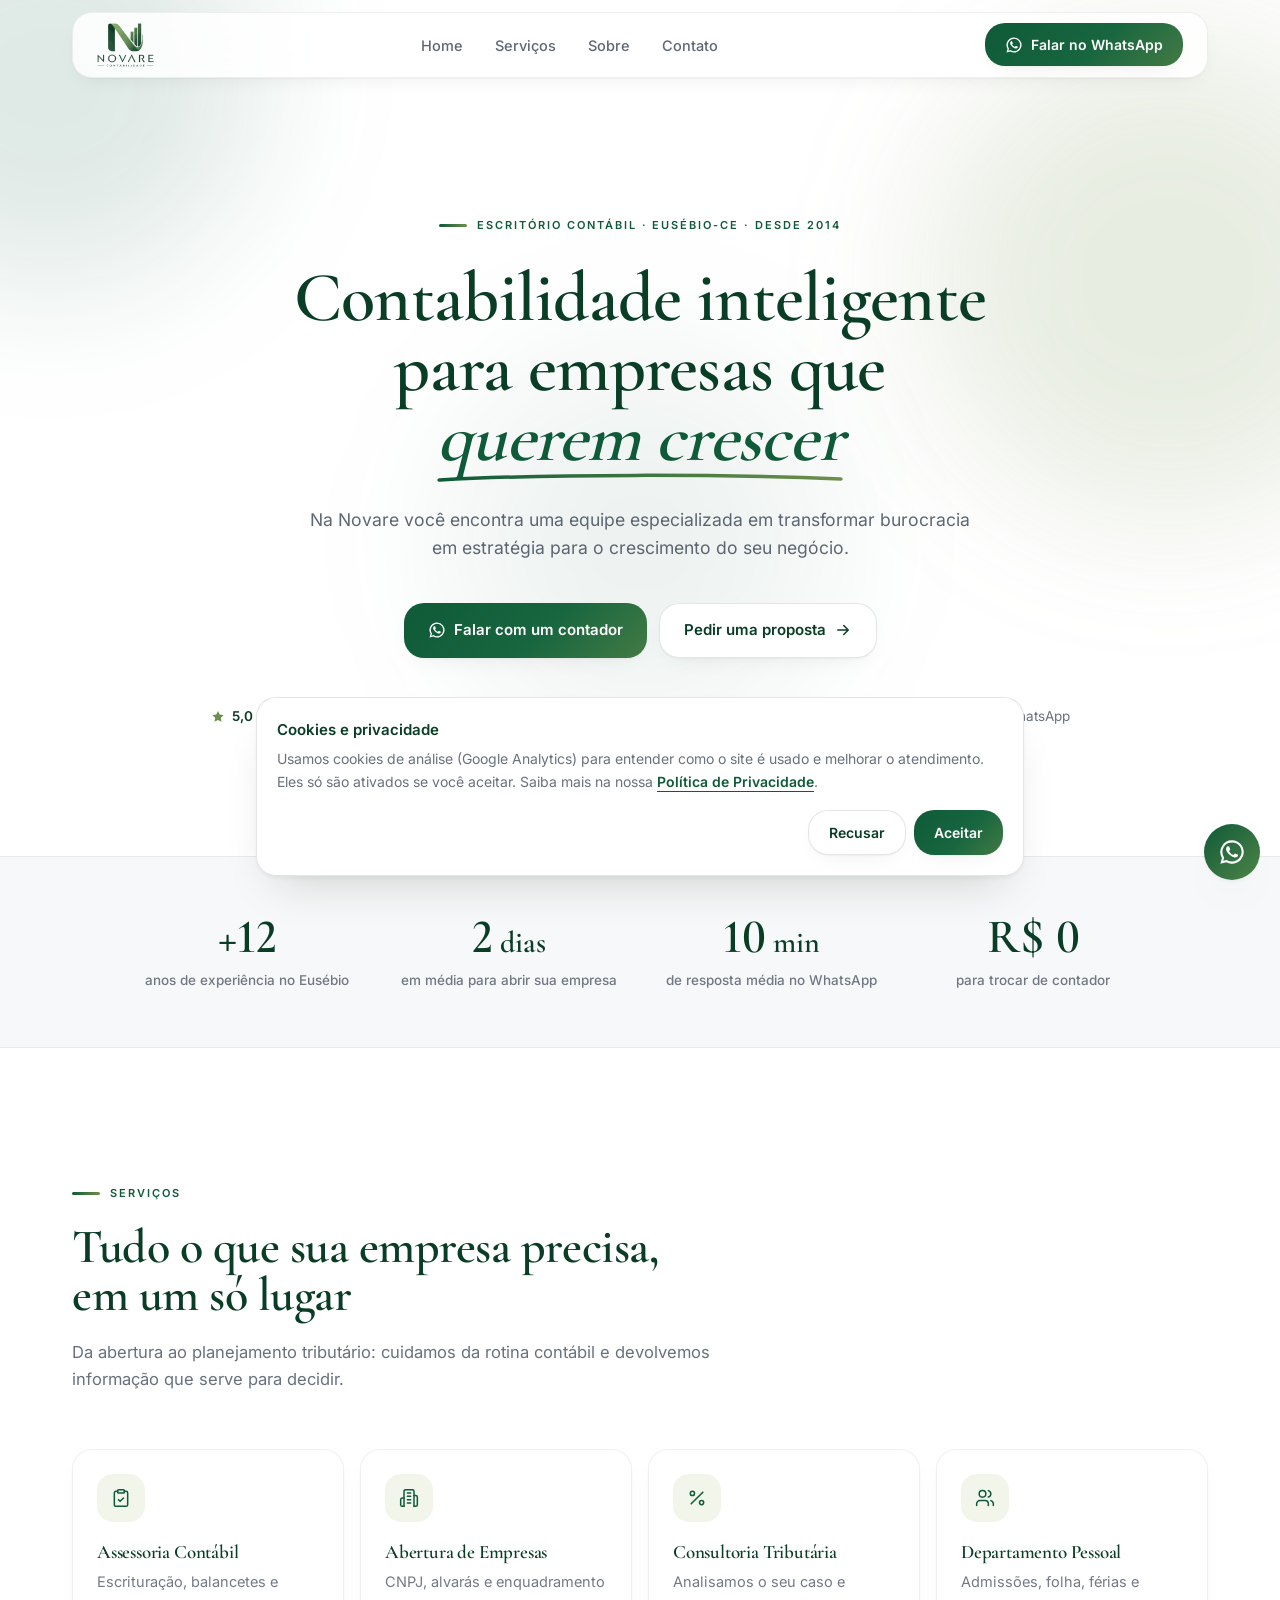
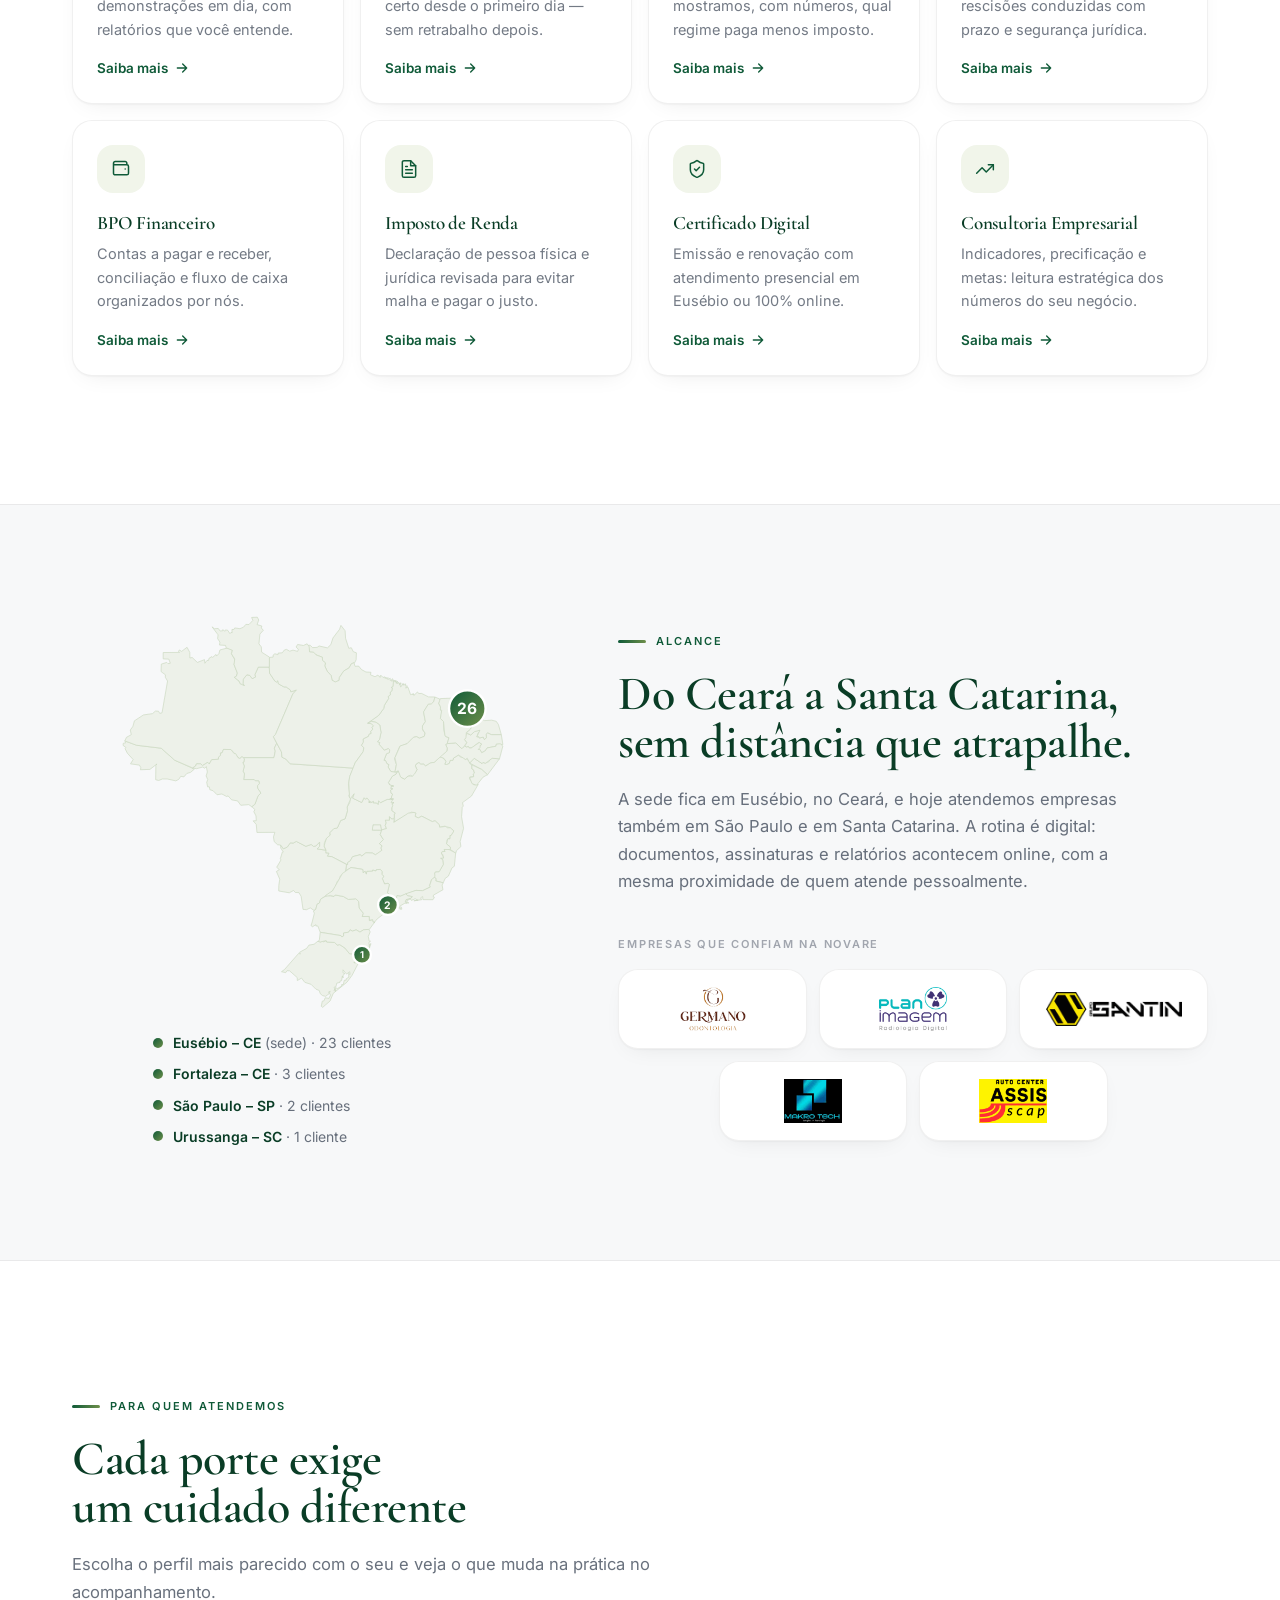
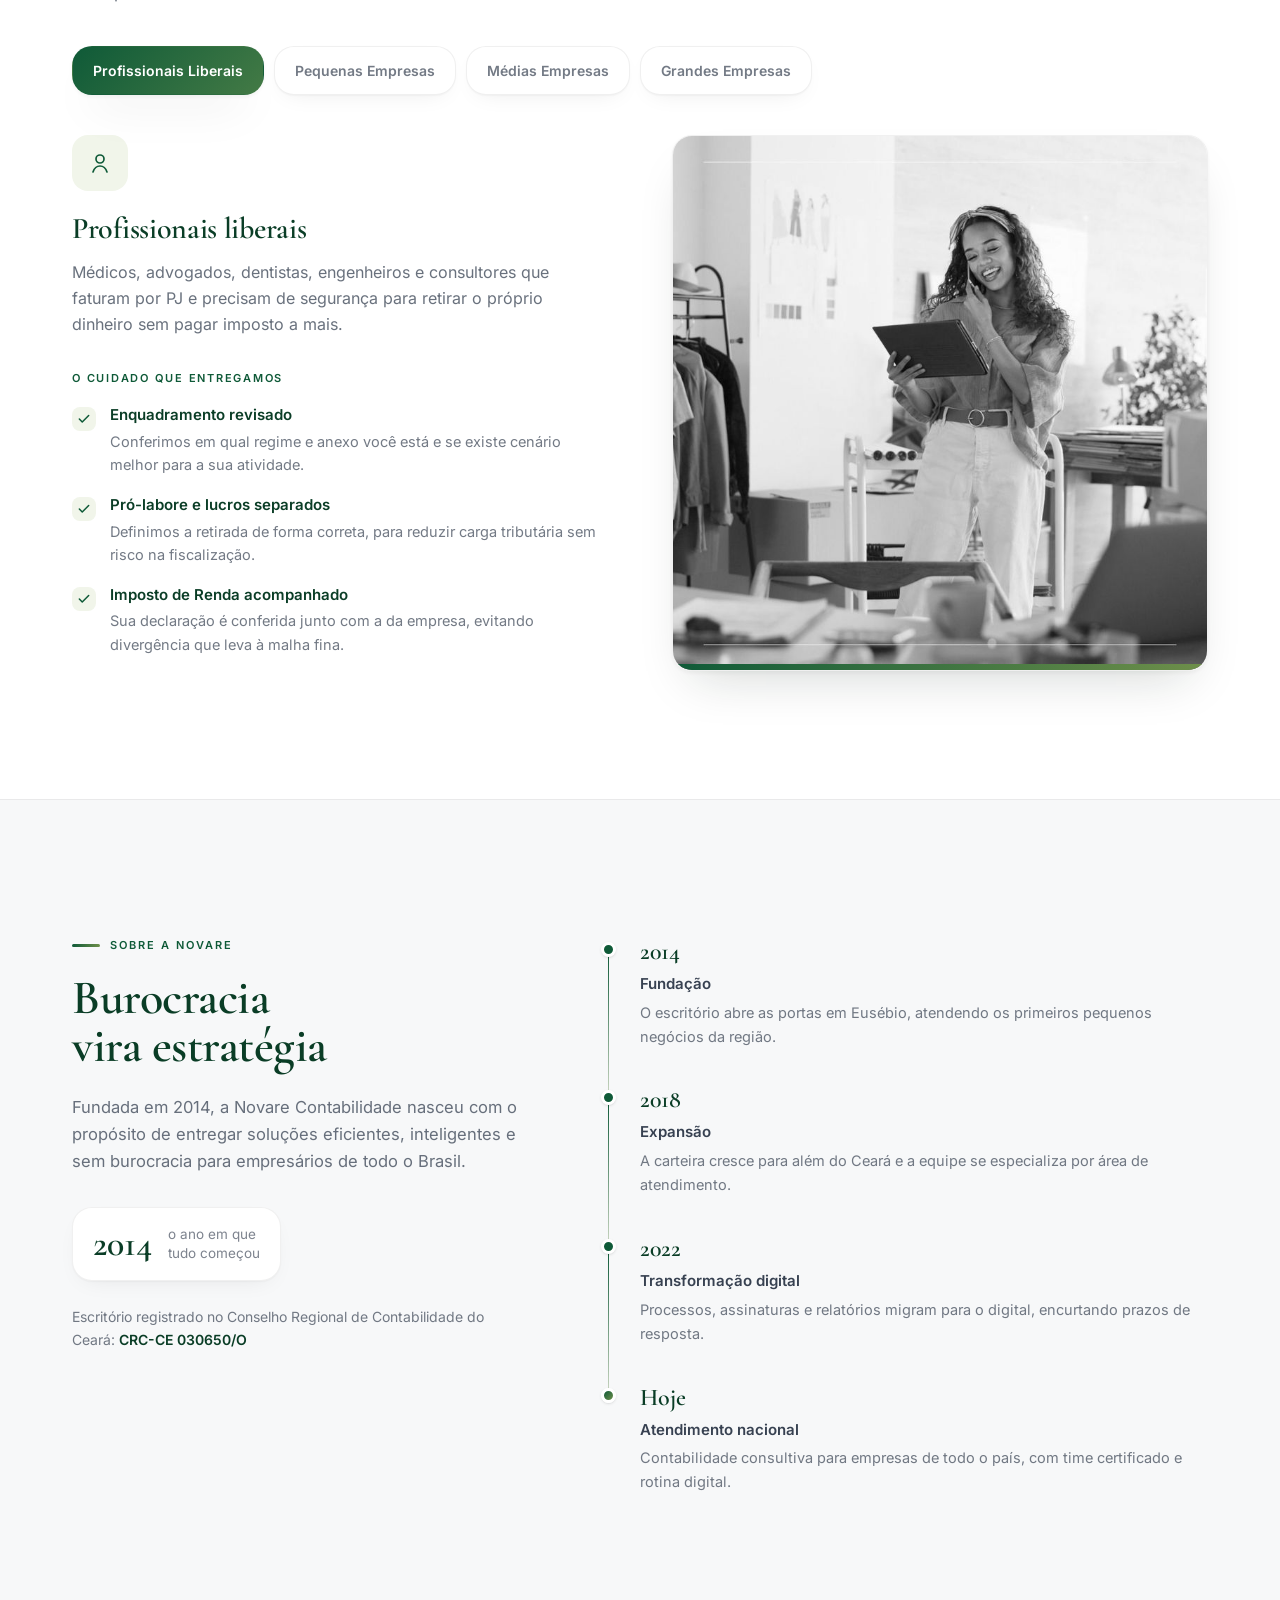
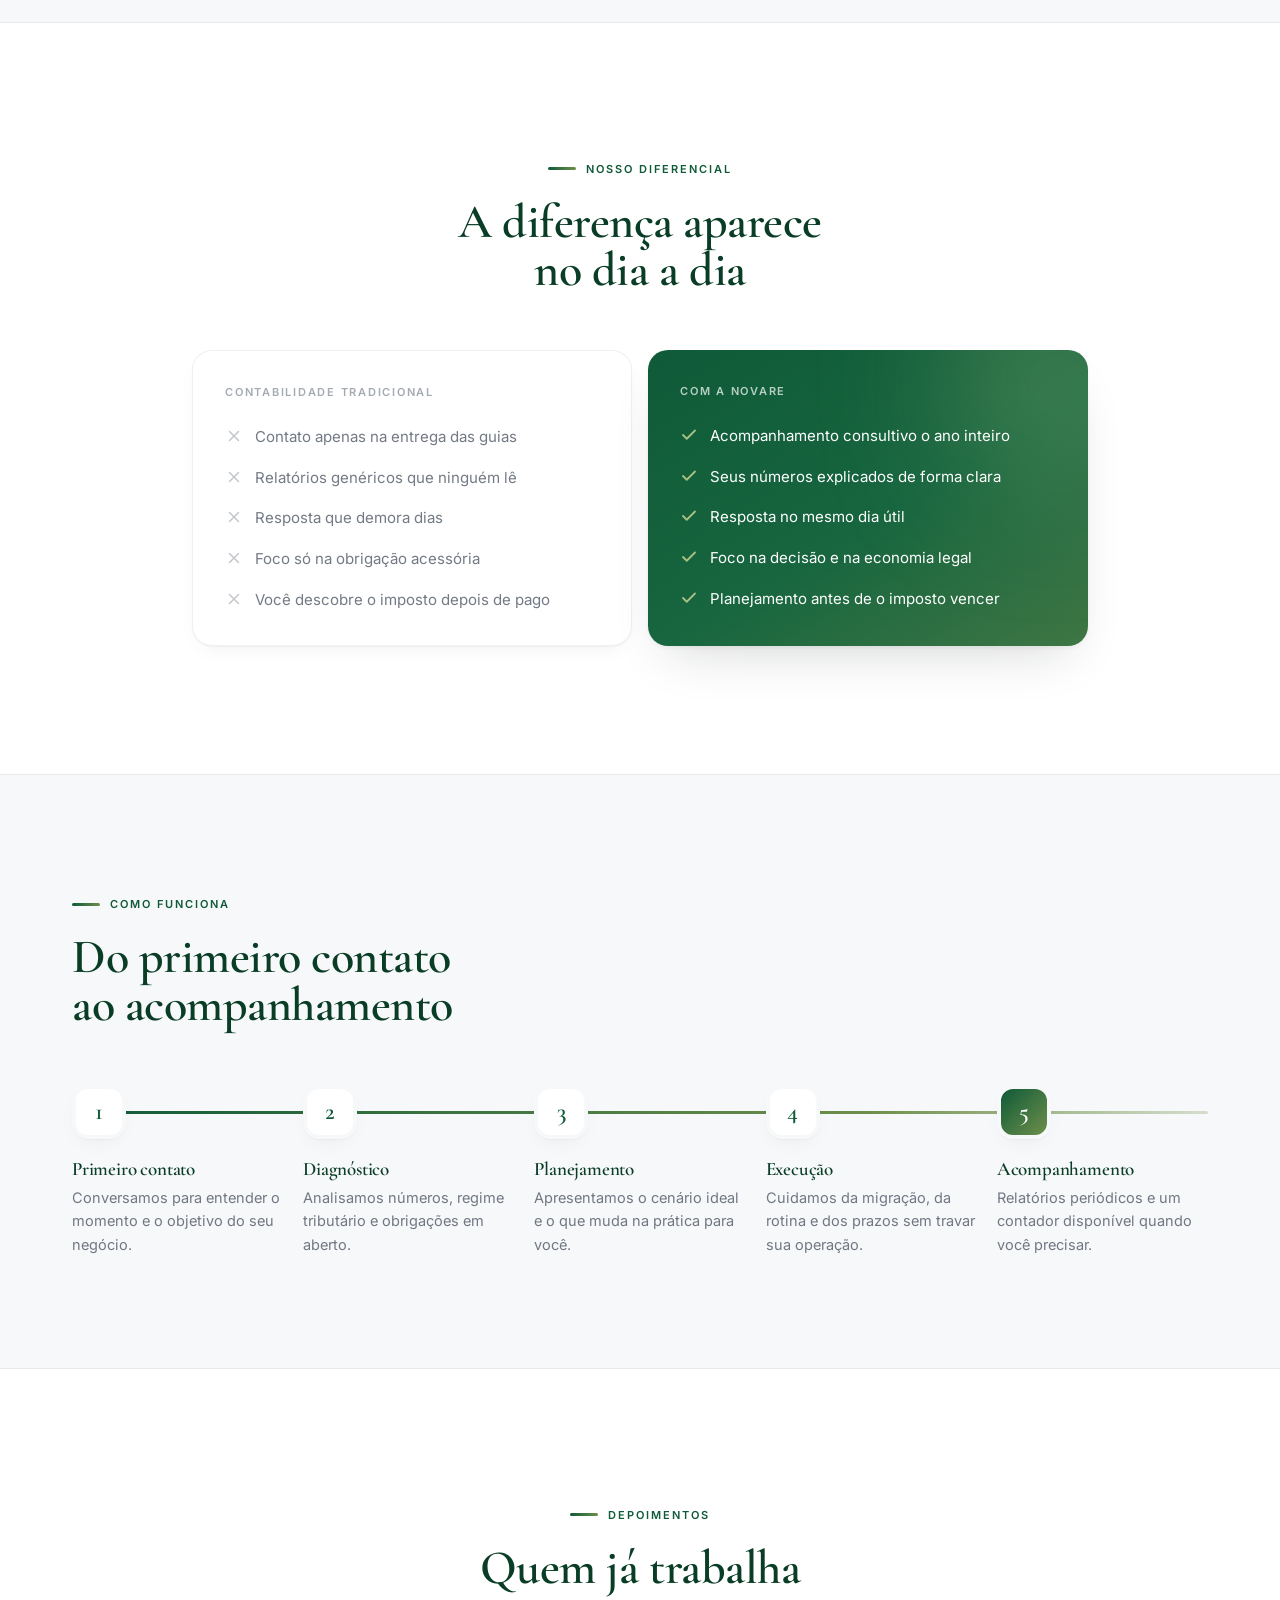
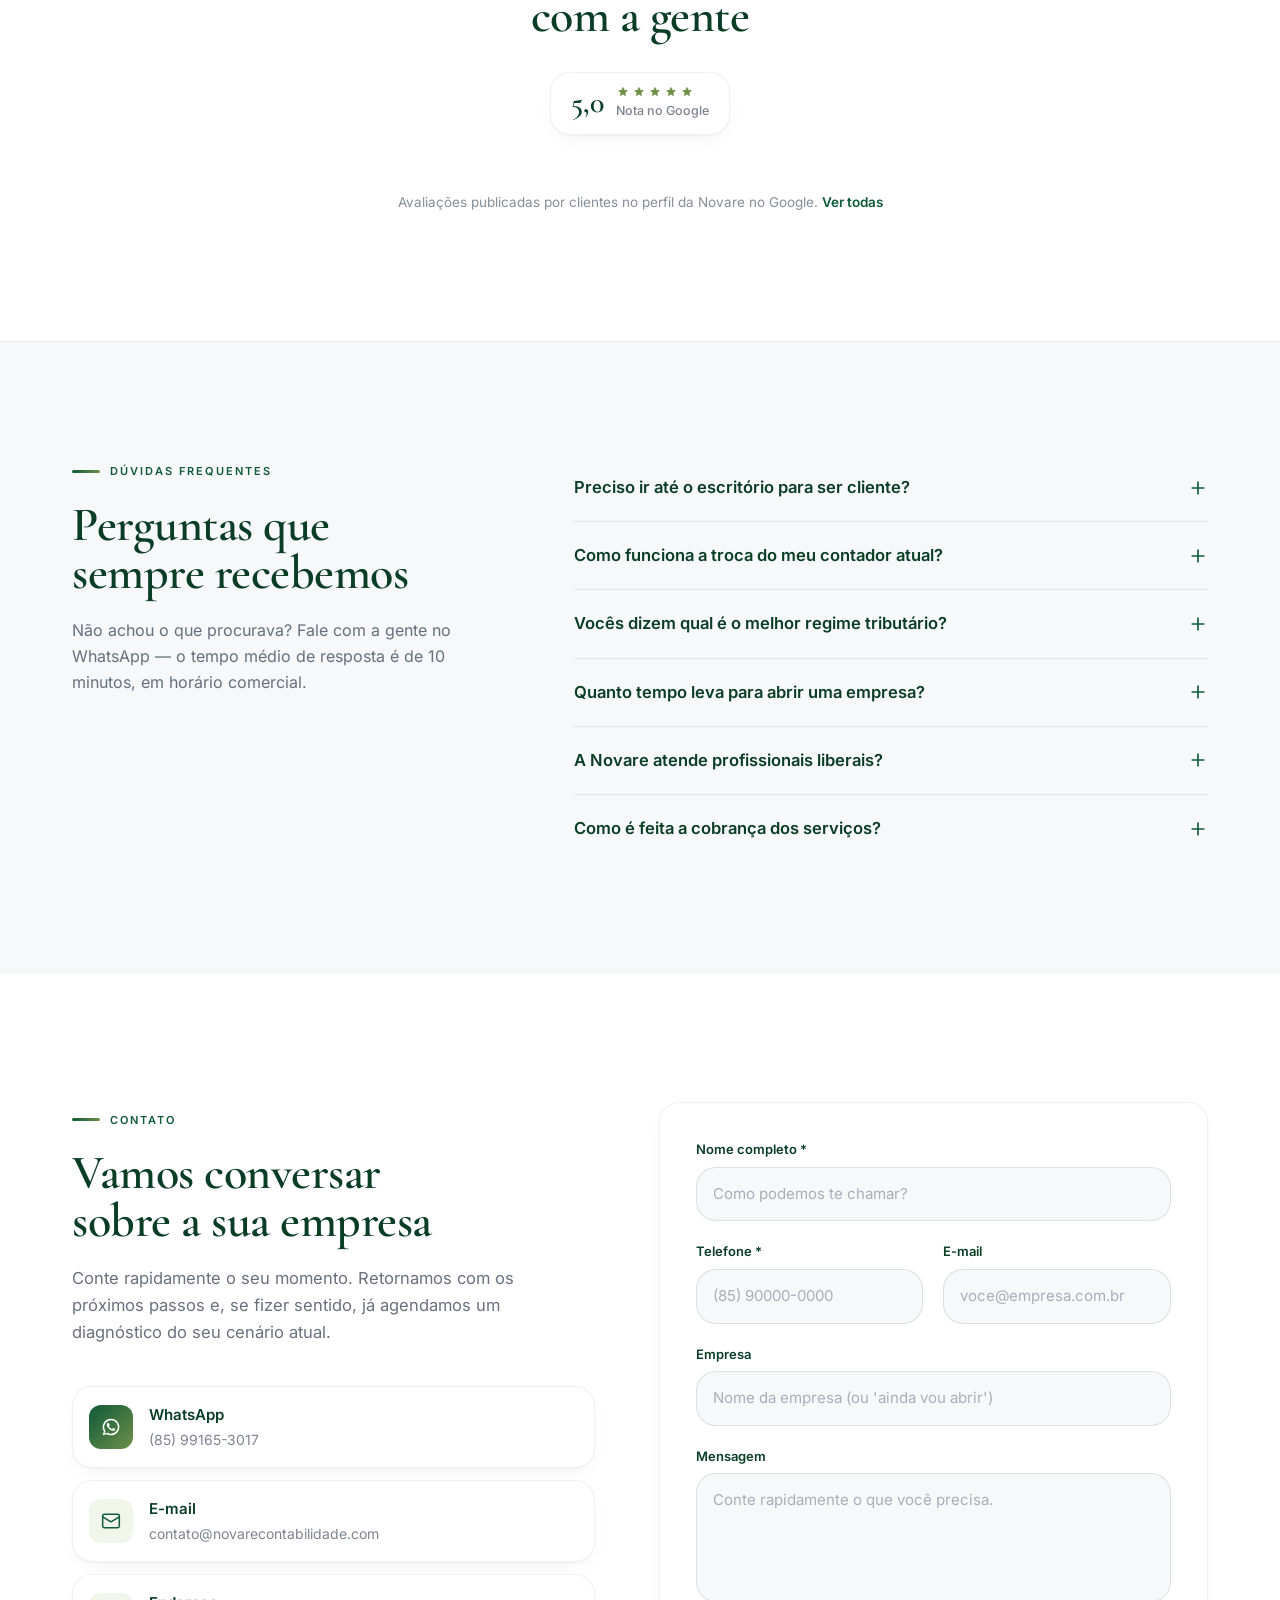
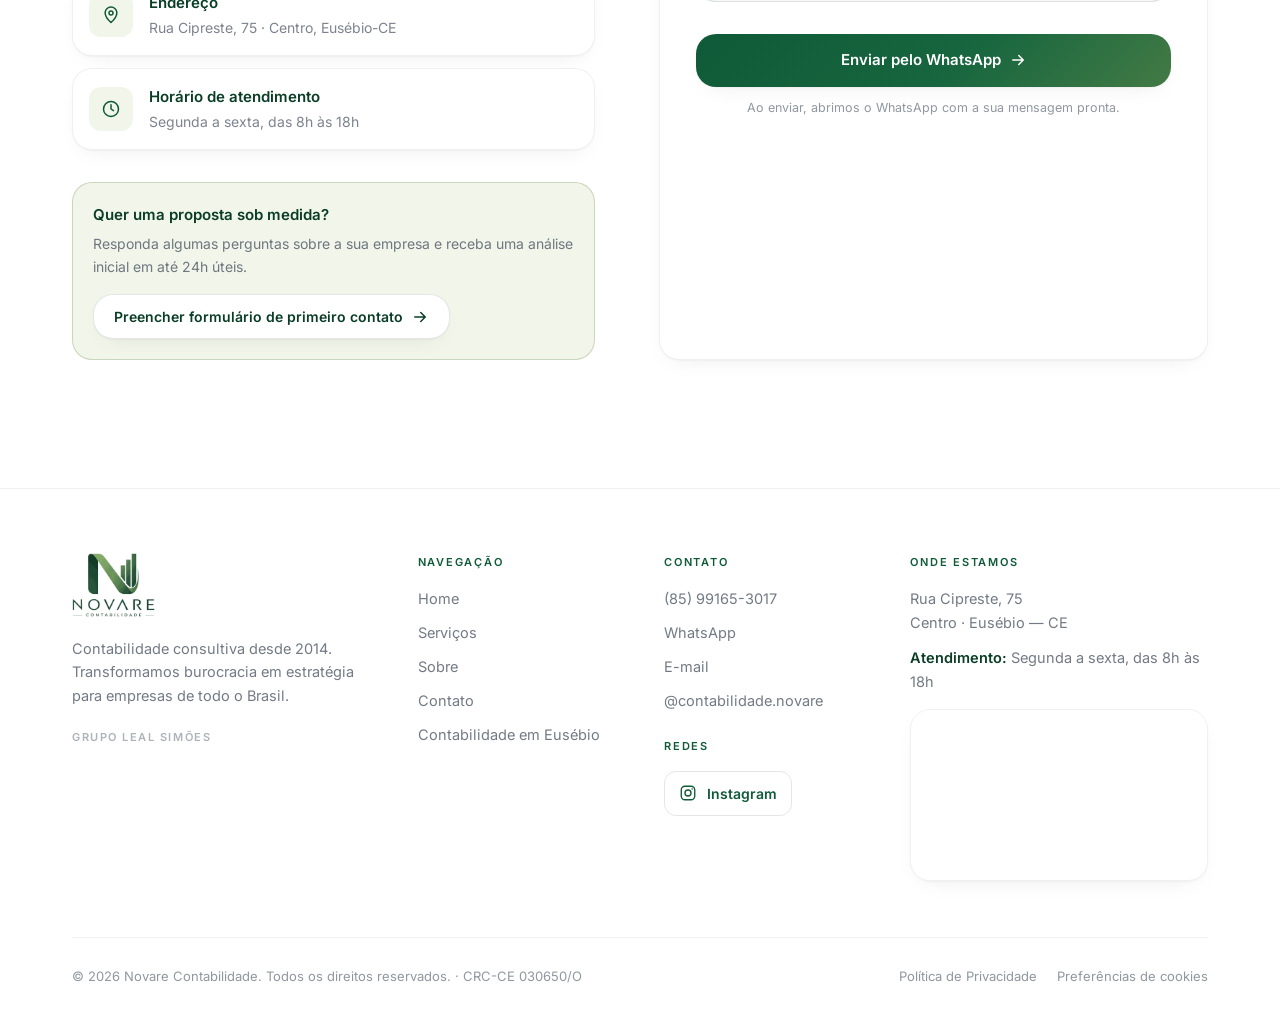
==== commit afb9ddf6: "Google Analytics com aviso de cookies (LGPD) Gerado a partir do novare-sistema (scripts/exportar-git" ====
--- a/index.html
+++ b/index.html
@@ -1,4 +1,4 @@
-<!DOCTYPE html><html lang="pt-BR"> <head><meta charset="utf-8"><meta name="viewport" content="width=device-width, initial-scale=1"><meta name="theme-color" content="#0F5A38"><title>Novare Contabilidade | Contabilidade para empresas que querem crescer</title><meta name="description" content="Contadores em Eusébio-CE com atendimento em todo o Brasil. Abertura de empresas, consultoria tributária, departamento pessoal e assessoria contábil sem burocracia. Fale agora pelo WhatsApp."><link rel="canonical" href="https://www.novarecontabilidade.com/"><meta name="robots" content="index,follow"><meta name="author" content="Novare Contabilidade"><meta property="og:type" content="website"><meta property="og:locale" content="pt_BR"><meta property="og:site_name" content="Novare Contabilidade"><meta property="og:title" content="Novare Contabilidade | Contabilidade inteligente para empresas que querem crescer"><meta property="og:description" content="Transformamos burocracia em estratégia. Contabilidade consultiva em Eusébio-CE, atendendo empresas em todo o Brasil."><meta property="og:url" content="https://www.novarecontabilidade.com/"><meta property="og:image" content="https://www.novarecontabilidade.com/assets/img/logo.png"><meta name="twitter:card" content="summary_large_image"><meta name="twitter:title" content="Novare Contabilidade"><meta name="twitter:description" content="Contabilidade consultiva. Burocracia vira estratégia."><meta name="twitter:image" content="https://www.novarecontabilidade.com/assets/img/logo.png"><link rel="icon" href="/assets/img/logo-nav.png" type="image/png"><link rel="preload" href="/assets/fonts/inter-latin-400-normal.woff2" as="font" type="font/woff2" crossorigin><link rel="preload" href="/assets/fonts/cormorant-garamond-latin-600-normal.woff2" as="font" type="font/woff2" crossorigin><link rel="stylesheet" href="/assets/css/aos.css"><script type="application/ld+json">{"@context":"https://schema.org","@type":"AccountingService","name":"Novare Contabilidade","description":"Contabilidade consultiva para empresas em todo o Brasil.","url":"https://www.novarecontabilidade.com/","logo":"https://www.novarecontabilidade.com/assets/img/logo.png","telephone":"+5585991653017","foundingDate":"2014","priceRange":"$$","address":{"@type":"PostalAddress","streetAddress":"Rua Cipreste, 75","addressLocality":"Eusébio","addressRegion":"CE","postalCode":"61760-490","addressCountry":"BR"},"geo":{"@type":"GeoCoordinates","latitude":-3.8899,"longitude":-38.4517},"areaServed":{"@type":"Country","name":"Brasil"},"openingHoursSpecification":[{"@type":"OpeningHoursSpecification","dayOfWeek":["Monday","Tuesday","Wednesday","Thursday","Friday"],"opens":"08:00","closes":"18:00"}],"sameAs":["https://www.instagram.com/contabilidade.novare"]}</script><link rel="stylesheet" href="/_astro/_modulo_.DejlbBos.css"></head> <body>  <a href="#hero" class="sr-only focus:not-sr-only focus:absolute focus:left-4 focus:top-4 focus:z-[100] focus:rounded-xl2 focus:bg-novare focus:px-5 focus:py-3 focus:text-white">Pular para o conteúdo</a> <!-- =========================================================
+<!DOCTYPE html><html lang="pt-BR"> <head><meta charset="utf-8"><meta name="viewport" content="width=device-width, initial-scale=1"><meta name="theme-color" content="#0F5A38"><title>Novare Contabilidade | Contabilidade para empresas que querem crescer</title><meta name="description" content="Contadores em Eusébio-CE com atendimento em todo o Brasil. Abertura de empresas, consultoria tributária, departamento pessoal e assessoria contábil sem burocracia. Fale agora pelo WhatsApp."><link rel="canonical" href="https://www.novarecontabilidade.com/"><meta name="robots" content="index,follow"><meta name="author" content="Novare Contabilidade"><meta property="og:type" content="website"><meta property="og:locale" content="pt_BR"><meta property="og:site_name" content="Novare Contabilidade"><meta property="og:title" content="Novare Contabilidade | Contabilidade inteligente para empresas que querem crescer"><meta property="og:description" content="Transformamos burocracia em estratégia. Contabilidade consultiva em Eusébio-CE, atendendo empresas em todo o Brasil."><meta property="og:url" content="https://www.novarecontabilidade.com/"><meta property="og:image" content="https://www.novarecontabilidade.com/assets/img/logo.png"><meta name="twitter:card" content="summary_large_image"><meta name="twitter:title" content="Novare Contabilidade"><meta name="twitter:description" content="Contabilidade consultiva. Burocracia vira estratégia."><meta name="twitter:image" content="https://www.novarecontabilidade.com/assets/img/logo.png"><link rel="icon" href="/assets/img/logo-nav.png" type="image/png"><link rel="preload" href="/assets/fonts/inter-latin-400-normal.woff2" as="font" type="font/woff2" crossorigin><link rel="preload" href="/assets/fonts/cormorant-garamond-latin-600-normal.woff2" as="font" type="font/woff2" crossorigin><link rel="stylesheet" href="/assets/css/aos.css"><script type="application/ld+json">{"@context":"https://schema.org","@type":"AccountingService","name":"Novare Contabilidade","description":"Contabilidade consultiva para empresas em todo o Brasil.","url":"https://www.novarecontabilidade.com/","logo":"https://www.novarecontabilidade.com/assets/img/logo.png","telephone":"+5585991653017","foundingDate":"2014","priceRange":"$$","address":{"@type":"PostalAddress","streetAddress":"Rua Cipreste, 75","addressLocality":"Eusébio","addressRegion":"CE","postalCode":"61760-490","addressCountry":"BR"},"geo":{"@type":"GeoCoordinates","latitude":-3.8899,"longitude":-38.4517},"areaServed":{"@type":"Country","name":"Brasil"},"openingHoursSpecification":[{"@type":"OpeningHoursSpecification","dayOfWeek":["Monday","Tuesday","Wednesday","Thursday","Friday"],"opens":"08:00","closes":"18:00"}],"sameAs":["https://www.instagram.com/contabilidade.novare"]}</script><link rel="stylesheet" href="/_astro/_modulo_.DF4TegEf.css"></head> <body>  <a href="#hero" class="sr-only focus:not-sr-only focus:absolute focus:left-4 focus:top-4 focus:z-[100] focus:rounded-xl2 focus:bg-novare focus:px-5 focus:py-3 focus:text-white">Pular para o conteúdo</a> <!-- =========================================================
      NAVBAR — fixa, encolhe ao rolar
      ========================================================= --><header id="nav" class="fixed inset-x-0 top-0 z-50 transition-all duration-300"> <div class="shell"> <nav class="mt-3 flex items-center justify-between rounded-xl2 border border-black/[.06] bg-white/85 px-4 py-2.5 shadow-soft backdrop-blur-xl transition-all duration-300 sm:px-6" id="navbar" aria-label="Principal"> <a href="/" class="flex items-center gap-2" aria-label="Novare Contabilidade — início"> <img src="/assets/img/logo-nav.png" alt="Novare Contabilidade" id="navLogo" class="h-11 w-auto transition-all duration-300" width="200" height="154"> </a> <ul class="hidden items-center gap-8 lg:flex"> <li><a href="/#hero" class="nav-link text-[14.5px] font-medium text-ink/80 transition hover:text-novare">Home</a></li> <li><a href="/#servicos" class="nav-link text-[14.5px] font-medium text-ink/80 transition hover:text-novare">Serviços</a></li> <li><a href="/#sobre" class="nav-link text-[14.5px] font-medium text-ink/80 transition hover:text-novare">Sobre</a></li> <li><a href="/#contato" class="nav-link text-[14.5px] font-medium text-ink/80 transition hover:text-novare">Contato</a></li> </ul> <div class="flex items-center gap-2"> <a href="https://wa.me/5585991653017?text=Ol%C3%A1!%20Vim%20pelo%20site%20da%20Novare%20e%20quero%20falar%20com%20um%20especialista." target="_blank" rel="noopener" class="btn btn-primary !px-5 !py-2.5 !text-[14px]"> <svg viewBox="0 0 24 24" class="h-[18px] w-[18px]" fill="currentColor" aria-hidden="true"><path d="M12 2a10 10 0 0 0-8.6 15.1L2 22l5.1-1.3A10 10 0 1 0 12 2Zm0 18.2a8.2 8.2 0 0 1-4.2-1.2l-.3-.2-3 .8.8-2.9-.2-.3A8.2 8.2 0 1 1 12 20.2Zm4.5-6.1c-.2-.1-1.5-.7-1.7-.8-.2-.1-.4-.1-.6.1l-.8.9c-.1.2-.3.2-.5.1a6.7 6.7 0 0 1-3.3-2.9c-.1-.2 0-.4.1-.5l.4-.5c.1-.2.2-.3.3-.5v-.5c0-.2-.6-1.5-.8-2-.2-.5-.4-.4-.6-.4h-.5c-.2 0-.5.1-.7.3-.3.3-.9.9-.9 2.1s.9 2.5 1 2.6c.1.2 1.8 2.8 4.4 3.9 1.6.7 2.2.7 3 .6.5-.1 1.5-.6 1.7-1.2.2-.6.2-1.1.2-1.2-.1-.1-.3-.2-.5-.3Z"></path></svg> <span class="hidden sm:inline">Falar no WhatsApp</span><span class="sm:hidden">WhatsApp</span> </a> <button id="menuBtn" class="rounded-xl2 border border-black/10 p-2.5 lg:hidden" aria-label="Abrir menu" aria-expanded="false" aria-controls="mobileMenu"> <svg viewBox="0 0 24 24" class="h-5 w-5" fill="none" stroke="currentColor" stroke-width="2" stroke-linecap="round"><path d="M4 7h16M4 12h16M4 17h16"></path></svg> </button> </div> </nav> <!-- Menu mobile --> <div id="mobileMenu" class="mt-2 hidden overflow-hidden rounded-xl2 border border-black/[.06] bg-white/95 shadow-lift backdrop-blur-xl lg:hidden"> <a href="/#hero" class="block border-b border-black/5 px-6 py-4 font-medium">Home</a> <a href="/#servicos" class="block border-b border-black/5 px-6 py-4 font-medium">Serviços</a> <a href="/#sobre" class="block border-b border-black/5 px-6 py-4 font-medium">Sobre</a> <a href="/#contato" class="block px-6 py-4 font-medium">Contato</a> </div> </div> </header> <main> <!-- =========================================================
      HERO
@@ -75,4 +75,59 @@
           empresas de todo o Brasil.
 </p> <p class="mt-5 text-[11px] font-semibold uppercase tracking-[.14em] text-ink/40">Grupo Leal Simões</p> </div> <nav aria-label="Rodapé — navegação"> <p class="text-[11px] font-semibold uppercase tracking-[.16em] text-novare">Navegação</p> <ul class="mt-4 space-y-2.5 text-[14.5px] text-ink/70"> <li><a class="transition hover:text-novare" href="/#hero">Home</a></li> <li><a class="transition hover:text-novare" href="/#servicos">Serviços</a></li> <li><a class="transition hover:text-novare" href="/#sobre">Sobre</a></li> <li><a class="transition hover:text-novare" href="/#contato">Contato</a></li> <li><a class="transition hover:text-novare" href="/contabilidade-em-eusebio">Contabilidade em Eusébio</a></li> </ul> </nav> <div> <p class="text-[11px] font-semibold uppercase tracking-[.16em] text-novare">Contato</p> <ul class="mt-4 space-y-2.5 text-[14.5px] text-ink/70"> <li><a class="transition hover:text-novare" href="tel:+5585991653017">(85) 99165-3017</a></li> <li><a class="transition hover:text-novare" href="https://wa.me/5585991653017" target="_blank" rel="noopener">WhatsApp</a></li> <li><a class="transition hover:text-novare" href="mailto:contato@novarecontabilidade.com">E-mail</a></li> <li><a class="transition hover:text-novare" href="https://www.instagram.com/contabilidade.novare" target="_blank" rel="noopener">@contabilidade.novare</a></li> </ul> <p class="mt-6 text-[11px] font-semibold uppercase tracking-[.16em] text-novare">Redes</p> <ul class="mt-4 flex flex-wrap gap-2.5"> <li> <a href="https://www.instagram.com/contabilidade.novare" target="_blank" rel="noopener" aria-label="Instagram @contabilidade.novare" class="inline-flex items-center gap-2.5 rounded-xl border border-black/10 px-3.5 py-2.5 text-[14px] font-semibold text-novare transition hover:-translate-y-0.5 hover:border-novare/30 hover:bg-olive-50"> <svg viewBox="0 0 24 24" class="h-[18px] w-[18px]" fill="none" stroke="currentColor" stroke-width="1.8" aria-hidden="true"><rect x="3" y="3" width="18" height="18" rx="5"></rect><circle cx="12" cy="12" r="4"></circle><circle cx="17.5" cy="6.5" r="1" fill="currentColor" stroke="none"></circle></svg>
 Instagram
-</a> </li> </ul> </div> <div> <p class="text-[11px] font-semibold uppercase tracking-[.16em] text-novare">Onde estamos</p> <p class="mt-4 text-[14.5px] leading-relaxed text-ink/70">Rua Cipreste, 75<br>Centro · Eusébio — CE</p> <p class="mt-3 text-[14.5px] leading-relaxed text-ink/70"><span class="font-semibold text-novare-900">Atendimento:</span> Segunda a sexta, das 8h às 18h</p> <div class="mt-4 overflow-hidden rounded-xl2 border border-black/[.06] shadow-soft"> <iframe title="Mapa da localização da Novare Contabilidade" src="https://maps.google.com/maps?q=Rua%20Cipreste%2C%2075%2C%20Centro%2C%20Eus%C3%A9bio%20CE&output=embed" width="100%" height="170" style="border:0" loading="lazy" referrerpolicy="no-referrer-when-downgrade"></iframe> </div> </div> </div> <div class="flex flex-col items-center justify-between gap-4 border-t border-black/[.06] py-7 sm:flex-row"> <p class="text-[13px] text-ink/55">© <span id="year">2026</span> Novare Contabilidade. Todos os direitos reservados. · <span class="whitespace-nowrap">CRC-CE 030650/O</span></p> <a href="/politica-de-privacidade" class="text-[13px] text-ink/55 underline-offset-4 transition hover:text-novare hover:underline">Política de Privacidade</a> </div> </div> </footer> <!-- Botão flutuante do WhatsApp --><a href="https://wa.me/5585991653017?text=Ol%C3%A1!%20Vim%20pelo%20site%20da%20Novare." target="_blank" rel="noopener" class="fixed bottom-5 right-5 z-40 grid h-14 w-14 place-items-center rounded-full text-white shadow-lift transition-transform duration-300 hover:scale-110" style="background:linear-gradient(135deg,#0F5A38,#4E8447)" aria-label="Falar no WhatsApp"> <svg viewBox="0 0 24 24" class="h-7 w-7" fill="currentColor" aria-hidden="true"><path d="M12 2a10 10 0 0 0-8.6 15.1L2 22l5.1-1.3A10 10 0 1 0 12 2Zm0 18.2a8.2 8.2 0 0 1-4.2-1.2l-.3-.2-3 .8.8-2.9-.2-.3A8.2 8.2 0 1 1 12 20.2Zm4.5-6.1c-.2-.1-1.5-.7-1.7-.8-.2-.1-.4-.1-.6.1l-.8.9c-.1.2-.3.2-.5.1a6.7 6.7 0 0 1-3.3-2.9c-.1-.2 0-.4.1-.5l.4-.5c.1-.2.2-.3.3-.5v-.5c0-.2-.6-1.5-.8-2-.2-.5-.4-.4-.6-.4h-.5c-.2 0-.5.1-.7.3-.3.3-.9.9-.9 2.1s.9 2.5 1 2.6c.1.2 1.8 2.8 4.4 3.9 1.6.7 2.2.7 3 .6.5-.1 1.5-.6 1.7-1.2.2-.6.2-1.1.2-1.2-.1-.1-.3-.2-.5-.3Z"></path></svg> </a>   <script src="/assets/js/gsap.min.js" defer></script> <script src="/assets/js/ScrollTrigger.min.js" defer></script> <script src="/assets/js/aos.js" defer></script> <script src="/assets/js/main.js" defer></script>  </body> </html>+</a> </li> </ul> </div> <div> <p class="text-[11px] font-semibold uppercase tracking-[.16em] text-novare">Onde estamos</p> <p class="mt-4 text-[14.5px] leading-relaxed text-ink/70">Rua Cipreste, 75<br>Centro · Eusébio — CE</p> <p class="mt-3 text-[14.5px] leading-relaxed text-ink/70"><span class="font-semibold text-novare-900">Atendimento:</span> Segunda a sexta, das 8h às 18h</p> <div class="mt-4 overflow-hidden rounded-xl2 border border-black/[.06] shadow-soft"> <iframe title="Mapa da localização da Novare Contabilidade" src="https://maps.google.com/maps?q=Rua%20Cipreste%2C%2075%2C%20Centro%2C%20Eus%C3%A9bio%20CE&output=embed" width="100%" height="170" style="border:0" loading="lazy" referrerpolicy="no-referrer-when-downgrade"></iframe> </div> </div> </div> <div class="flex flex-col items-center justify-between gap-4 border-t border-black/[.06] py-7 sm:flex-row"> <p class="text-[13px] text-ink/55">© <span id="year">2026</span> Novare Contabilidade. Todos os direitos reservados. · <span class="whitespace-nowrap">CRC-CE 030650/O</span></p> <span class="flex flex-wrap items-center gap-x-5 gap-y-2"><a href="/politica-de-privacidade" class="text-[13px] text-ink/55 underline-offset-4 transition hover:text-novare hover:underline">Política de Privacidade</a><a href="#" data-abrir-cookies class="text-[13px] text-ink/55 underline-offset-4 transition hover:text-novare hover:underline">Preferências de cookies</a></span> </div> </div> </footer> <!-- Botão flutuante do WhatsApp --><a href="https://wa.me/5585991653017?text=Ol%C3%A1!%20Vim%20pelo%20site%20da%20Novare." target="_blank" rel="noopener" class="fixed bottom-5 right-5 z-40 grid h-14 w-14 place-items-center rounded-full text-white shadow-lift transition-transform duration-300 hover:scale-110" style="background:linear-gradient(135deg,#0F5A38,#4E8447)" aria-label="Falar no WhatsApp"> <svg viewBox="0 0 24 24" class="h-7 w-7" fill="currentColor" aria-hidden="true"><path d="M12 2a10 10 0 0 0-8.6 15.1L2 22l5.1-1.3A10 10 0 1 0 12 2Zm0 18.2a8.2 8.2 0 0 1-4.2-1.2l-.3-.2-3 .8.8-2.9-.2-.3A8.2 8.2 0 1 1 12 20.2Zm4.5-6.1c-.2-.1-1.5-.7-1.7-.8-.2-.1-.4-.1-.6.1l-.8.9c-.1.2-.3.2-.5.1a6.7 6.7 0 0 1-3.3-2.9c-.1-.2 0-.4.1-.5l.4-.5c.1-.2.2-.3.3-.5v-.5c0-.2-.6-1.5-.8-2-.2-.5-.4-.4-.6-.4h-.5c-.2 0-.5.1-.7.3-.3.3-.9.9-.9 2.1s.9 2.5 1 2.6c.1.2 1.8 2.8 4.4 3.9 1.6.7 2.2.7 3 .6.5-.1 1.5-.6 1.7-1.2.2-.6.2-1.1.2-1.2-.1-.1-.3-.2-.5-.3Z"></path></svg> </a>  <div id="avisoCookies" class="fixed inset-x-3 bottom-3 z-[60] mx-auto hidden max-w-3xl rounded-xl2 border border-black/10 bg-white p-5 shadow-lift sm:inset-x-6 sm:bottom-6" role="dialog" aria-labelledby="avisoCookiesTitulo" aria-live="polite"><p id="avisoCookiesTitulo" class="text-[15px] font-semibold text-novare-900">Cookies e privacidade</p><p class="mt-1.5 text-[14px] leading-relaxed text-ink/75">
+Usamos cookies de análise (Google Analytics) para entender como o site é usado e melhorar o atendimento. Eles só são
+        ativados se você aceitar. Saiba mais na nossa <a href="/politica-de-privacidade" class="font-semibold text-novare underline underline-offset-4">Política de Privacidade</a>.
+</p><div class="mt-4 flex flex-col gap-2 sm:flex-row sm:justify-end"><button type="button" data-cookies="recusar" class="btn btn-ghost !px-5 !py-2.5 !text-[14px]">Recusar</button><button type="button" data-cookies="aceitar" class="btn btn-primary !px-5 !py-2.5 !text-[14px]">Aceitar</button></div></div><script>(function(){const id = "G-SE3JPV86N8";
+
+      (function () {
+        var CHAVE = "novare-cookies-v1";
+        var aviso = document.getElementById("avisoCookies");
+        function ler() { try { return localStorage.getItem(CHAVE); } catch (e) { return null; } }
+        function gravar(v) { try { localStorage.setItem(CHAVE, v); } catch (e) {} }
+
+        function carregarAnalytics() {
+          if (window.__novareGA) return;
+          window.__novareGA = true;
+          window.dataLayer = window.dataLayer || [];
+          window.gtag = function () { window.dataLayer.push(arguments); };
+          window.gtag("js", new Date());
+          window.gtag("config", id);
+          var s = document.createElement("script");
+          s.async = true;
+          s.src = "https://www.googletagmanager.com/gtag/js?id=" + encodeURIComponent(id);
+          document.head.appendChild(s);
+        }
+
+        // Eventos de conversão (só são enviados se o Analytics foi aceito)
+        document.addEventListener("click", function (e) {
+          if (!window.__novareGA) return;
+          var a = e.target.closest && e.target.closest("a[href]");
+          if (!a) return;
+          var h = a.getAttribute("href") || "";
+          var ev = h.indexOf("wa.me") > -1 ? "clique_whatsapp"
+            : h.indexOf("tel:") === 0 ? "clique_telefone"
+            : h.indexOf("mailto:") === 0 ? "clique_email"
+            : h.indexOf("forms.gle") > -1 ? "clique_formulario" : null;
+          if (ev) window.gtag("event", ev, { local: location.pathname });
+        });
+
+        function decidir(v) {
+          gravar(v);
+          aviso.classList.add("hidden");
+          if (v === "aceito") carregarAnalytics();
+        }
+        aviso.addEventListener("click", function (e) {
+          var b = e.target.closest("[data-cookies]");
+          if (b) decidir(b.getAttribute("data-cookies") === "aceitar" ? "aceito" : "recusado");
+        });
+        // Link "Preferências de cookies" do rodapé reabre o aviso
+        document.addEventListener("click", function (e) {
+          if (e.target.closest && e.target.closest("[data-abrir-cookies]")) { e.preventDefault(); aviso.classList.remove("hidden"); }
+        });
+
+        var escolha = ler();
+        if (escolha === "aceito") carregarAnalytics();
+        else if (escolha !== "recusado") aviso.classList.remove("hidden");
+      })();
+    })();</script>  <script src="/assets/js/gsap.min.js" defer></script> <script src="/assets/js/ScrollTrigger.min.js" defer></script> <script src="/assets/js/aos.js" defer></script> <script src="/assets/js/main.js" defer></script>  </body> </html>
--- a/_astro/_modulo_.DF4TegEf.css
+++ b/_astro/_modulo_.DF4TegEf.css
@@ -0,0 +1 @@
+@font-face{font-family:Inter;font-style:normal;font-weight:400;font-display:swap;src:url(/assets/fonts/inter-latin-400-normal.woff2) format("woff2")}@font-face{font-family:Inter;font-style:normal;font-weight:500;font-display:swap;src:url(/assets/fonts/inter-latin-500-normal.woff2) format("woff2")}@font-face{font-family:Inter;font-style:normal;font-weight:600;font-display:swap;src:url(/assets/fonts/inter-latin-600-normal.woff2) format("woff2")}@font-face{font-family:Inter;font-style:normal;font-weight:700;font-display:swap;src:url(/assets/fonts/inter-latin-700-normal.woff2) format("woff2")}@font-face{font-family:Cormorant Garamond;font-style:normal;font-weight:500;font-display:swap;src:url(/assets/fonts/cormorant-garamond-latin-500-normal.woff2) format("woff2")}@font-face{font-family:Cormorant Garamond;font-style:normal;font-weight:600;font-display:swap;src:url(/assets/fonts/cormorant-garamond-latin-600-normal.woff2) format("woff2")}*,:before,:after{--tw-border-spacing-x: 0;--tw-border-spacing-y: 0;--tw-translate-x: 0;--tw-translate-y: 0;--tw-rotate: 0;--tw-skew-x: 0;--tw-skew-y: 0;--tw-scale-x: 1;--tw-scale-y: 1;--tw-pan-x: ;--tw-pan-y: ;--tw-pinch-zoom: ;--tw-scroll-snap-strictness: proximity;--tw-gradient-from-position: ;--tw-gradient-via-position: ;--tw-gradient-to-position: ;--tw-ordinal: ;--tw-slashed-zero: ;--tw-numeric-figure: ;--tw-numeric-spacing: ;--tw-numeric-fraction: ;--tw-ring-inset: ;--tw-ring-offset-width: 0px;--tw-ring-offset-color: #fff;--tw-ring-color: rgb(59 130 246 / .5);--tw-ring-offset-shadow: 0 0 #0000;--tw-ring-shadow: 0 0 #0000;--tw-shadow: 0 0 #0000;--tw-shadow-colored: 0 0 #0000;--tw-blur: ;--tw-brightness: ;--tw-contrast: ;--tw-grayscale: ;--tw-hue-rotate: ;--tw-invert: ;--tw-saturate: ;--tw-sepia: ;--tw-drop-shadow: ;--tw-backdrop-blur: ;--tw-backdrop-brightness: ;--tw-backdrop-contrast: ;--tw-backdrop-grayscale: ;--tw-backdrop-hue-rotate: ;--tw-backdrop-invert: ;--tw-backdrop-opacity: ;--tw-backdrop-saturate: ;--tw-backdrop-sepia: ;--tw-contain-size: ;--tw-contain-layout: ;--tw-contain-paint: ;--tw-contain-style: }::backdrop{--tw-border-spacing-x: 0;--tw-border-spacing-y: 0;--tw-translate-x: 0;--tw-translate-y: 0;--tw-rotate: 0;--tw-skew-x: 0;--tw-skew-y: 0;--tw-scale-x: 1;--tw-scale-y: 1;--tw-pan-x: ;--tw-pan-y: ;--tw-pinch-zoom: ;--tw-scroll-snap-strictness: proximity;--tw-gradient-from-position: ;--tw-gradient-via-position: ;--tw-gradient-to-position: ;--tw-ordinal: ;--tw-slashed-zero: ;--tw-numeric-figure: ;--tw-numeric-spacing: ;--tw-numeric-fraction: ;--tw-ring-inset: ;--tw-ring-offset-width: 0px;--tw-ring-offset-color: #fff;--tw-ring-color: rgb(59 130 246 / .5);--tw-ring-offset-shadow: 0 0 #0000;--tw-ring-shadow: 0 0 #0000;--tw-shadow: 0 0 #0000;--tw-shadow-colored: 0 0 #0000;--tw-blur: ;--tw-brightness: ;--tw-contrast: ;--tw-grayscale: ;--tw-hue-rotate: ;--tw-invert: ;--tw-saturate: ;--tw-sepia: ;--tw-drop-shadow: ;--tw-backdrop-blur: ;--tw-backdrop-brightness: ;--tw-backdrop-contrast: ;--tw-backdrop-grayscale: ;--tw-backdrop-hue-rotate: ;--tw-backdrop-invert: ;--tw-backdrop-opacity: ;--tw-backdrop-saturate: ;--tw-backdrop-sepia: ;--tw-contain-size: ;--tw-contain-layout: ;--tw-contain-paint: ;--tw-contain-style: }*,:before,:after{box-sizing:border-box;border-width:0;border-style:solid;border-color:#e5e7eb}:before,:after{--tw-content: ""}html,:host{line-height:1.5;-webkit-text-size-adjust:100%;-moz-tab-size:4;-o-tab-size:4;tab-size:4;font-family:Inter,system-ui,-apple-system,Segoe UI,sans-serif;font-feature-settings:normal;font-variation-settings:normal;-webkit-tap-highlight-color:transparent}body{margin:0;line-height:inherit}hr{height:0;color:inherit;border-top-width:1px}abbr:where([title]){-webkit-text-decoration:underline dotted;text-decoration:underline dotted}h1,h2,h3,h4,h5,h6{font-size:inherit;font-weight:inherit}a{color:inherit;text-decoration:inherit}b,strong{font-weight:bolder}code,kbd,samp,pre{font-family:ui-monospace,SFMono-Regular,Menlo,Monaco,Consolas,Liberation Mono,Courier New,monospace;font-feature-settings:normal;font-variation-settings:normal;font-size:1em}small{font-size:80%}sub,sup{font-size:75%;line-height:0;position:relative;vertical-align:baseline}sub{bottom:-.25em}sup{top:-.5em}table{text-indent:0;border-color:inherit;border-collapse:collapse}button,input,optgroup,select,textarea{font-family:inherit;font-feature-settings:inherit;font-variation-settings:inherit;font-size:100%;font-weight:inherit;line-height:inherit;letter-spacing:inherit;color:inherit;margin:0;padding:0}button,select{text-transform:none}button,input:where([type=button]),input:where([type=reset]),input:where([type=submit]){-webkit-appearance:button;background-color:transparent;background-image:none}:-moz-focusring{outline:auto}:-moz-ui-invalid{box-shadow:none}progress{vertical-align:baseline}::-webkit-inner-spin-button,::-webkit-outer-spin-button{height:auto}[type=search]{-webkit-appearance:textfield;outline-offset:-2px}::-webkit-search-decoration{-webkit-appearance:none}::-webkit-file-upload-button{-webkit-appearance:button;font:inherit}summary{display:list-item}blockquote,dl,dd,h1,h2,h3,h4,h5,h6,hr,figure,p,pre{margin:0}fieldset{margin:0;padding:0}legend{padding:0}ol,ul,menu{list-style:none;margin:0;padding:0}dialog{padding:0}textarea{resize:vertical}input::-moz-placeholder,textarea::-moz-placeholder{opacity:1;color:#9ca3af}input::placeholder,textarea::placeholder{opacity:1;color:#9ca3af}button,[role=button]{cursor:pointer}:disabled{cursor:default}img,svg,video,canvas,audio,iframe,embed,object{display:block;vertical-align:middle}img,video{max-width:100%;height:auto}[hidden]:where(:not([hidden=until-found])){display:none}html{scroll-behavior:smooth;-webkit-text-size-adjust:100%}html,body{overflow-x:hidden;max-width:100%}body{--tw-bg-opacity: 1;background-color:rgb(255 255 255 / var(--tw-bg-opacity, 1));font-family:Inter,system-ui,-apple-system,Segoe UI,sans-serif;--tw-text-opacity: 1;color:rgb(55 65 81 / var(--tw-text-opacity, 1));-webkit-font-smoothing:antialiased;-moz-osx-font-smoothing:grayscale;font-size:16px;line-height:1.65}h1,h2,h3{font-family:Cormorant Garamond,Georgia,serif;--tw-text-opacity: 1;color:rgb(10 61 38 / var(--tw-text-opacity, 1));line-height:1.08;letter-spacing:-.01em}:focus-visible{outline:2px solid #0F5A38;outline-offset:3px;border-radius:6px}::-moz-selection{background:#0f5a38;color:#fff}::selection{background:#0f5a38;color:#fff}.shell{margin-left:auto;margin-right:auto;width:100%;max-width:1200px;padding-left:1.5rem;padding-right:1.5rem}@media(min-width:640px){.shell{padding-left:2rem;padding-right:2rem}}.eyebrow{display:inline-flex;align-items:center;gap:.625rem;font-size:11px;font-weight:600;text-transform:uppercase;letter-spacing:.18em;--tw-text-opacity: 1;color:rgb(15 90 56 / var(--tw-text-opacity, 1))}.eyebrow:before{content:"";display:block;height:3px;width:1.75rem;border-radius:9999px;background:linear-gradient(90deg,#0f5a38,#6e8f4a)}.btn{display:inline-flex;align-items:center;justify-content:center;gap:.5rem;border-radius:20px;padding:.875rem 1.5rem;font-size:15px;font-weight:600;transition-property:all;transition-timing-function:cubic-bezier(.4,0,.2,1);transition-duration:.3s;will-change:transform}.btn-primary{--tw-text-opacity: 1;color:rgb(255 255 255 / var(--tw-text-opacity, 1));--tw-shadow: 0 1px 2px rgba(16,32,24,.04), 0 8px 24px -12px rgba(16,32,24,.1);--tw-shadow-colored: 0 1px 2px var(--tw-shadow-color), 0 8px 24px -12px var(--tw-shadow-color);box-shadow:var(--tw-ring-offset-shadow, 0 0 #0000),var(--tw-ring-shadow, 0 0 #0000),var(--tw-shadow)}.btn-primary:hover{--tw-translate-y: -.125rem;transform:translate(var(--tw-translate-x),var(--tw-translate-y)) rotate(var(--tw-rotate)) skew(var(--tw-skew-x)) skewY(var(--tw-skew-y)) scaleX(var(--tw-scale-x)) scaleY(var(--tw-scale-y));--tw-shadow: 0 2px 4px rgba(16,32,24,.05), 0 24px 48px -20px rgba(16,32,24,.18);--tw-shadow-colored: 0 2px 4px var(--tw-shadow-color), 0 24px 48px -20px var(--tw-shadow-color);box-shadow:var(--tw-ring-offset-shadow, 0 0 #0000),var(--tw-ring-shadow, 0 0 #0000),var(--tw-shadow)}.btn-primary{background:linear-gradient(135deg,#0f5a38,#17663f 55%,#437a45)}.btn-primary:hover{filter:saturate(1.08)}.btn-ghost{border-width:1px;border-color:#0000001a;--tw-bg-opacity: 1;background-color:rgb(255 255 255 / var(--tw-bg-opacity, 1));--tw-text-opacity: 1;color:rgb(10 61 38 / var(--tw-text-opacity, 1));--tw-shadow: 0 1px 2px rgba(16,32,24,.04), 0 8px 24px -12px rgba(16,32,24,.1);--tw-shadow-colored: 0 1px 2px var(--tw-shadow-color), 0 8px 24px -12px var(--tw-shadow-color);box-shadow:var(--tw-ring-offset-shadow, 0 0 #0000),var(--tw-ring-shadow, 0 0 #0000),var(--tw-shadow)}.btn-ghost:hover{--tw-translate-y: -.125rem;transform:translate(var(--tw-translate-x),var(--tw-translate-y)) rotate(var(--tw-rotate)) skew(var(--tw-skew-x)) skewY(var(--tw-skew-y)) scaleX(var(--tw-scale-x)) scaleY(var(--tw-scale-y));border-color:#0f5a3840;--tw-bg-opacity: 1;background-color:rgb(238 244 239 / var(--tw-bg-opacity, 1))}.card{border-radius:20px;border-width:1px;border-color:#0000000f;--tw-bg-opacity: 1;background-color:rgb(255 255 255 / var(--tw-bg-opacity, 1));--tw-shadow: 0 1px 2px rgba(16,32,24,.04), 0 8px 24px -12px rgba(16,32,24,.1);--tw-shadow-colored: 0 1px 2px var(--tw-shadow-color), 0 8px 24px -12px var(--tw-shadow-color);box-shadow:var(--tw-ring-offset-shadow, 0 0 #0000),var(--tw-ring-shadow, 0 0 #0000),var(--tw-shadow);transition-property:all;transition-timing-function:cubic-bezier(.4,0,.2,1);transition-duration:.3s}.card-hover:hover{--tw-translate-y: -.25rem;transform:translate(var(--tw-translate-x),var(--tw-translate-y)) rotate(var(--tw-rotate)) skew(var(--tw-skew-x)) skewY(var(--tw-skew-y)) scaleX(var(--tw-scale-x)) scaleY(var(--tw-scale-y));border-color:#6e8f4a4d;--tw-shadow: 0 2px 4px rgba(16,32,24,.05), 0 24px 48px -20px rgba(16,32,24,.18);--tw-shadow-colored: 0 2px 4px var(--tw-shadow-color), 0 24px 48px -20px var(--tw-shadow-color);box-shadow:var(--tw-ring-offset-shadow, 0 0 #0000),var(--tw-ring-shadow, 0 0 #0000),var(--tw-shadow)}.field{width:100%;border-radius:20px;border-width:1px;border-color:#0000001a;--tw-bg-opacity: 1;background-color:rgb(247 248 249 / var(--tw-bg-opacity, 1));padding:.875rem 1rem;font-size:15px;--tw-text-opacity: 1;color:rgb(55 65 81 / var(--tw-text-opacity, 1));transition-property:all;transition-timing-function:cubic-bezier(.4,0,.2,1);transition-duration:.2s}.field::-moz-placeholder{color:#37415166}.field::placeholder{color:#37415166}.field:focus{border-color:#0f5a3866;--tw-bg-opacity: 1;background-color:rgb(255 255 255 / var(--tw-bg-opacity, 1));outline:2px solid transparent;outline-offset:2px;--tw-ring-offset-shadow: var(--tw-ring-inset) 0 0 0 var(--tw-ring-offset-width) var(--tw-ring-offset-color);--tw-ring-shadow: var(--tw-ring-inset) 0 0 0 calc(4px + var(--tw-ring-offset-width)) var(--tw-ring-color);box-shadow:var(--tw-ring-offset-shadow),var(--tw-ring-shadow),var(--tw-shadow, 0 0 #0000);--tw-ring-color: rgb(15 90 56 / .1)}.label{margin-bottom:.375rem;display:block;font-size:13px;font-weight:600;--tw-text-opacity: 1;color:rgb(10 61 38 / var(--tw-text-opacity, 1))}.faq-btn{display:flex;width:100%;align-items:center;justify-content:space-between;gap:1.5rem;padding-top:1.25rem;padding-bottom:1.25rem;text-align:left}.faq-panel{display:grid;grid-template-rows:0fr;transition-property:all;transition-timing-function:cubic-bezier(.4,0,.2,1);transition-duration:.3s;transition-timing-function:cubic-bezier(0,0,.2,1)}.faq-panel>div{overflow:hidden}.faq-item.is-open .faq-panel{grid-template-rows:1fr}.faq-item.is-open .faq-chevron{transform:rotate(45deg)}.tab-btn{border-radius:20px;border-width:1px;border-color:#0000000f;--tw-bg-opacity: 1;background-color:rgb(255 255 255 / var(--tw-bg-opacity, 1));padding:.75rem 1.25rem;font-size:14px;font-weight:600;color:#374151b3;--tw-shadow: 0 1px 2px rgba(16,32,24,.04), 0 8px 24px -12px rgba(16,32,24,.1);--tw-shadow-colored: 0 1px 2px var(--tw-shadow-color), 0 8px 24px -12px var(--tw-shadow-color);box-shadow:var(--tw-ring-offset-shadow, 0 0 #0000),var(--tw-ring-shadow, 0 0 #0000),var(--tw-shadow);transition-property:all;transition-timing-function:cubic-bezier(.4,0,.2,1);transition-duration:.3s}.tab-btn[aria-selected=true]{border-color:transparent;--tw-text-opacity: 1;color:rgb(255 255 255 / var(--tw-text-opacity, 1));--tw-shadow: 0 2px 4px rgba(16,32,24,.05), 0 24px 48px -20px rgba(16,32,24,.18);--tw-shadow-colored: 0 2px 4px var(--tw-shadow-color), 0 24px 48px -20px var(--tw-shadow-color);box-shadow:var(--tw-ring-offset-shadow, 0 0 #0000),var(--tw-ring-shadow, 0 0 #0000),var(--tw-shadow);background:linear-gradient(135deg,#0f5a38,#437a45)}.tab-btn:not([aria-selected=true]):hover{--tw-translate-y: -.125rem;transform:translate(var(--tw-translate-x),var(--tw-translate-y)) rotate(var(--tw-rotate)) skew(var(--tw-skew-x)) skewY(var(--tw-skew-y)) scaleX(var(--tw-scale-x)) scaleY(var(--tw-scale-y));border-color:#6e8f4a4d;--tw-text-opacity: 1;color:rgb(15 90 56 / var(--tw-text-opacity, 1))}.sr-only{position:absolute;width:1px;height:1px;padding:0;margin:-1px;overflow:hidden;clip:rect(0,0,0,0);white-space:nowrap;border-width:0}.pointer-events-none{pointer-events:none}.fixed{position:fixed}.absolute{position:absolute}.relative{position:relative}.inset-0{inset:0}.inset-x-0{left:0;right:0}.inset-x-3{left:.75rem;right:.75rem}.-bottom-1{bottom:-.25rem}.-left-40{left:-10rem}.-right-16{right:-4rem}.-top-16{top:-4rem}.bottom-0{bottom:0}.bottom-3{bottom:.75rem}.bottom-5{bottom:1.25rem}.left-0{left:0}.left-1\/2{left:50%}.left-\[7px\]{left:7px}.right-0{right:0}.right-5{right:1.25rem}.right-\[-8rem\]{right:-8rem}.top-0{top:0}.top-10{top:2.5rem}.top-4{top:1rem}.top-\[-8rem\]{top:-8rem}.top-\[22rem\]{top:22rem}.top-\[26px\]{top:26px}.z-0{z-index:0}.z-10{z-index:10}.z-40{z-index:40}.z-50{z-index:50}.z-\[60\]{z-index:60}.order-1{order:1}.order-2{order:2}.mx-auto{margin-left:auto;margin-right:auto}.-mt-4{margin-top:-1rem}.mb-8{margin-bottom:2rem}.mt-0\.5{margin-top:.125rem}.mt-1{margin-top:.25rem}.mt-1\.5{margin-top:.375rem}.mt-10{margin-top:2.5rem}.mt-12{margin-top:3rem}.mt-14{margin-top:3.5rem}.mt-2{margin-top:.5rem}.mt-3{margin-top:.75rem}.mt-4{margin-top:1rem}.mt-5{margin-top:1.25rem}.mt-6{margin-top:1.5rem}.mt-7{margin-top:1.75rem}.mt-8{margin-top:2rem}.mt-9{margin-top:2.25rem}.block{display:block}.inline-block{display:inline-block}.flex{display:flex}.inline-flex{display:inline-flex}.grid{display:grid}.hidden{display:none}.aspect-square{aspect-ratio:1 / 1}.h-1\.5{height:.375rem}.h-11{height:2.75rem}.h-12{height:3rem}.h-14{height:3.5rem}.h-16{height:4rem}.h-2\.5{height:.625rem}.h-20{height:5rem}.h-3{height:.75rem}.h-3\.5{height:.875rem}.h-4{height:1rem}.h-48{height:12rem}.h-5{height:1.25rem}.h-6{height:1.5rem}.h-7{height:1.75rem}.h-9{height:2.25rem}.h-\[15px\]{height:15px}.h-\[18px\]{height:18px}.h-\[24rem\]{height:24rem}.h-\[26rem\]{height:26rem}.h-\[30rem\]{height:30rem}.h-\[3px\]{height:3px}.h-\[54px\]{height:54px}.h-full{height:100%}.max-h-11{max-height:2.75rem}.min-h-screen{min-height:100vh}.w-11{width:2.75rem}.w-12{width:3rem}.w-14{width:3.5rem}.w-2\.5{width:.625rem}.w-3\.5{width:.875rem}.w-4{width:1rem}.w-48{width:12rem}.w-5{width:1.25rem}.w-6{width:1.5rem}.w-7{width:1.75rem}.w-\[15px\]{width:15px}.w-\[18px\]{width:18px}.w-\[24rem\]{width:24rem}.w-\[26rem\]{width:26rem}.w-\[30rem\]{width:30rem}.w-\[54px\]{width:54px}.w-\[calc\(50\%-0\.375rem\)\]{width:calc(50% - .375rem)}.w-auto{width:auto}.w-full{width:100%}.w-px{width:1px}.max-w-2xl{max-width:42rem}.max-w-3xl{max-width:48rem}.max-w-4xl{max-width:56rem}.max-w-5xl{max-width:64rem}.max-w-6xl{max-width:72rem}.max-w-\[380px\]{max-width:380px}.max-w-\[88\%\]{max-width:88%}.max-w-lg{max-width:32rem}.max-w-md{max-width:28rem}.max-w-xl{max-width:36rem}.max-w-xs{max-width:20rem}.flex-1{flex:1 1 0%}.shrink-0{flex-shrink:0}.-translate-x-1\/2{--tw-translate-x: -50%;transform:translate(var(--tw-translate-x),var(--tw-translate-y)) rotate(var(--tw-rotate)) skew(var(--tw-skew-x)) skewY(var(--tw-skew-y)) scaleX(var(--tw-scale-x)) scaleY(var(--tw-scale-y))}.cursor-pointer{cursor:pointer}.resize-none{resize:none}.scroll-mt-28{scroll-margin-top:7rem}.list-disc{list-style-type:disc}.list-none{list-style-type:none}.grid-cols-2{grid-template-columns:repeat(2,minmax(0,1fr))}.flex-col{flex-direction:column}.flex-wrap{flex-wrap:wrap}.place-items-center{place-items:center}.items-start{align-items:flex-start}.items-center{align-items:center}.justify-center{justify-content:center}.justify-between{justify-content:space-between}.gap-0\.5{gap:.125rem}.gap-1\.5{gap:.375rem}.gap-10{gap:2.5rem}.gap-12{gap:3rem}.gap-16{gap:4rem}.gap-2{gap:.5rem}.gap-2\.5{gap:.625rem}.gap-3{gap:.75rem}.gap-3\.5{gap:.875rem}.gap-4{gap:1rem}.gap-5{gap:1.25rem}.gap-6{gap:1.5rem}.gap-8{gap:2rem}.gap-9{gap:2.25rem}.gap-x-5{-moz-column-gap:1.25rem;column-gap:1.25rem}.gap-x-6{-moz-column-gap:1.5rem;column-gap:1.5rem}.gap-x-7{-moz-column-gap:1.75rem;column-gap:1.75rem}.gap-y-10{row-gap:2.5rem}.gap-y-2{row-gap:.5rem}.gap-y-3{row-gap:.75rem}.space-y-1>:not([hidden])~:not([hidden]){--tw-space-y-reverse: 0;margin-top:calc(.25rem * calc(1 - var(--tw-space-y-reverse)));margin-bottom:calc(.25rem * var(--tw-space-y-reverse))}.space-y-2>:not([hidden])~:not([hidden]){--tw-space-y-reverse: 0;margin-top:calc(.5rem * calc(1 - var(--tw-space-y-reverse)));margin-bottom:calc(.5rem * var(--tw-space-y-reverse))}.space-y-2\.5>:not([hidden])~:not([hidden]){--tw-space-y-reverse: 0;margin-top:calc(.625rem * calc(1 - var(--tw-space-y-reverse)));margin-bottom:calc(.625rem * var(--tw-space-y-reverse))}.space-y-3>:not([hidden])~:not([hidden]){--tw-space-y-reverse: 0;margin-top:calc(.75rem * calc(1 - var(--tw-space-y-reverse)));margin-bottom:calc(.75rem * var(--tw-space-y-reverse))}.space-y-3\.5>:not([hidden])~:not([hidden]){--tw-space-y-reverse: 0;margin-top:calc(.875rem * calc(1 - var(--tw-space-y-reverse)));margin-bottom:calc(.875rem * var(--tw-space-y-reverse))}.space-y-4>:not([hidden])~:not([hidden]){--tw-space-y-reverse: 0;margin-top:calc(1rem * calc(1 - var(--tw-space-y-reverse)));margin-bottom:calc(1rem * var(--tw-space-y-reverse))}.space-y-8>:not([hidden])~:not([hidden]){--tw-space-y-reverse: 0;margin-top:calc(2rem * calc(1 - var(--tw-space-y-reverse)));margin-bottom:calc(2rem * var(--tw-space-y-reverse))}.divide-y>:not([hidden])~:not([hidden]){--tw-divide-y-reverse: 0;border-top-width:calc(1px * calc(1 - var(--tw-divide-y-reverse)));border-bottom-width:calc(1px * var(--tw-divide-y-reverse))}.divide-black\/\[\.08\]>:not([hidden])~:not([hidden]){border-color:#00000014}.overflow-hidden{overflow:hidden}.overflow-visible{overflow:visible}.overflow-y-auto{overflow-y:auto}.whitespace-nowrap{white-space:nowrap}.rounded{border-radius:.25rem}.rounded-2xl{border-radius:1rem}.rounded-full{border-radius:9999px}.rounded-lg{border-radius:.5rem}.rounded-xl{border-radius:.75rem}.rounded-xl2{border-radius:20px}.border{border-width:1px}.border-4{border-width:4px}.border-\[3px\]{border-width:3px}.border-y{border-top-width:1px;border-bottom-width:1px}.border-b{border-bottom-width:1px}.border-t{border-top-width:1px}.border-black\/10{border-color:#0000001a}.border-black\/5{border-color:#0000000d}.border-black\/\[\.06\]{border-color:#0000000f}.border-mist{--tw-border-opacity: 1;border-color:rgb(247 248 249 / var(--tw-border-opacity, 1))}.border-olive\/30{border-color:#6e8f4a4d}.border-white{--tw-border-opacity: 1;border-color:rgb(255 255 255 / var(--tw-border-opacity, 1))}.border-white\/40{border-color:#fff6}.bg-mist{--tw-bg-opacity: 1;background-color:rgb(247 248 249 / var(--tw-bg-opacity, 1))}.bg-novare{--tw-bg-opacity: 1;background-color:rgb(15 90 56 / var(--tw-bg-opacity, 1))}.bg-olive-50{--tw-bg-opacity: 1;background-color:rgb(241 245 234 / var(--tw-bg-opacity, 1))}.bg-white{--tw-bg-opacity: 1;background-color:rgb(255 255 255 / var(--tw-bg-opacity, 1))}.bg-white\/85{background-color:#ffffffd9}.bg-white\/95{background-color:#fffffff2}.bg-gradient-to-b{background-image:linear-gradient(to bottom,var(--tw-gradient-stops))}.from-novare{--tw-gradient-from: #0F5A38 var(--tw-gradient-from-position);--tw-gradient-to: rgb(15 90 56 / 0) var(--tw-gradient-to-position);--tw-gradient-stops: var(--tw-gradient-from), var(--tw-gradient-to)}.to-olive\/30{--tw-gradient-to: rgb(110 143 74 / .3) var(--tw-gradient-to-position)}.object-contain{-o-object-fit:contain;object-fit:contain}.object-cover{-o-object-fit:cover;object-fit:cover}.p-0{padding:0}.p-1{padding:.25rem}.p-2{padding:.5rem}.p-2\.5{padding:.625rem}.p-3{padding:.75rem}.p-4{padding:1rem}.p-5{padding:1.25rem}.p-6{padding:1.5rem}.p-7{padding:1.75rem}.\!px-5{padding-left:1.25rem!important;padding-right:1.25rem!important}.\!py-2\.5{padding-top:.625rem!important;padding-bottom:.625rem!important}.px-1\.5{padding-left:.375rem;padding-right:.375rem}.px-2\.5{padding-left:.625rem;padding-right:.625rem}.px-3{padding-left:.75rem;padding-right:.75rem}.px-3\.5{padding-left:.875rem;padding-right:.875rem}.px-4{padding-left:1rem;padding-right:1rem}.px-5{padding-left:1.25rem;padding-right:1.25rem}.px-6{padding-left:1.5rem;padding-right:1.5rem}.py-0\.5{padding-top:.125rem;padding-bottom:.125rem}.py-14{padding-top:3.5rem;padding-bottom:3.5rem}.py-16{padding-top:4rem;padding-bottom:4rem}.py-2{padding-top:.5rem;padding-bottom:.5rem}.py-2\.5{padding-top:.625rem;padding-bottom:.625rem}.py-20{padding-top:5rem;padding-bottom:5rem}.py-24{padding-top:6rem;padding-bottom:6rem}.py-3{padding-top:.75rem;padding-bottom:.75rem}.py-4{padding-top:1rem;padding-bottom:1rem}.py-5{padding-top:1.25rem;padding-bottom:1.25rem}.py-7{padding-top:1.75rem;padding-bottom:1.75rem}.py-8{padding-top:2rem;padding-bottom:2rem}.pb-14{padding-bottom:3.5rem}.pb-16{padding-bottom:4rem}.pb-20{padding-bottom:5rem}.pb-24{padding-bottom:6rem}.pb-4{padding-bottom:1rem}.pb-5{padding-bottom:1.25rem}.pb-9{padding-bottom:2.25rem}.pl-6{padding-left:1.5rem}.pr-10{padding-right:2.5rem}.pt-16{padding-top:4rem}.pt-36{padding-top:9rem}.pt-6{padding-top:1.5rem}.text-left{text-align:left}.text-center{text-align:center}.font-display{font-family:Cormorant Garamond,Georgia,serif}.\!text-\[14px\]{font-size:14px!important}.text-2xl{font-size:1.5rem;line-height:2rem}.text-3xl{font-size:1.875rem;line-height:2.25rem}.text-4xl{font-size:2.25rem;line-height:2.5rem}.text-5xl{font-size:3rem;line-height:1}.text-\[11px\]{font-size:11px}.text-\[12\.5px\]{font-size:12.5px}.text-\[12px\]{font-size:12px}.text-\[13\.5px\]{font-size:13.5px}.text-\[13px\]{font-size:13px}.text-\[14\.5px\]{font-size:14.5px}.text-\[14px\]{font-size:14px}.text-\[15\.5px\]{font-size:15.5px}.text-\[15px\]{font-size:15px}.text-\[16\.5px\]{font-size:16.5px}.text-\[16px\]{font-size:16px}.text-\[17\.5px\]{font-size:17.5px}.text-\[17px\]{font-size:17px}.text-\[19px\]{font-size:19px}.text-\[2\.4rem\]{font-size:2.4rem}.text-\[2\.6rem\]{font-size:2.6rem}.text-\[2\.7rem\]{font-size:2.7rem}.text-\[21px\]{font-size:21px}.font-medium{font-weight:500}.font-semibold{font-weight:600}.uppercase{text-transform:uppercase}.italic{font-style:italic}.leading-relaxed{line-height:1.625}.leading-snug{line-height:1.375}.tracking-\[\.14em\]{letter-spacing:.14em}.tracking-\[\.16em\]{letter-spacing:.16em}.\!text-white{--tw-text-opacity: 1 !important;color:rgb(255 255 255 / var(--tw-text-opacity, 1))!important}.text-ink\/30{color:#3741514d}.text-ink\/40{color:#37415166}.text-ink\/45{color:#37415173}.text-ink\/50{color:#37415180}.text-ink\/55{color:#3741518c}.text-ink\/60{color:#37415199}.text-ink\/65{color:#374151a6}.text-ink\/70{color:#374151b3}.text-ink\/75{color:#374151bf}.text-ink\/80{color:#374151cc}.text-novare{--tw-text-opacity: 1;color:rgb(15 90 56 / var(--tw-text-opacity, 1))}.text-novare-900{--tw-text-opacity: 1;color:rgb(10 61 38 / var(--tw-text-opacity, 1))}.text-olive{--tw-text-opacity: 1;color:rgb(110 143 74 / var(--tw-text-opacity, 1))}.text-olive-300{--tw-text-opacity: 1;color:rgb(168 192 131 / var(--tw-text-opacity, 1))}.text-red-600{--tw-text-opacity: 1;color:rgb(220 38 38 / var(--tw-text-opacity, 1))}.text-white{--tw-text-opacity: 1;color:rgb(255 255 255 / var(--tw-text-opacity, 1))}.text-white\/70{color:#ffffffb3}.text-white\/85{color:#ffffffd9}.underline{text-decoration-line:underline}.underline-offset-4{text-underline-offset:4px}.shadow{--tw-shadow: 0 1px 3px 0 rgb(0 0 0 / .1), 0 1px 2px -1px rgb(0 0 0 / .1);--tw-shadow-colored: 0 1px 3px 0 var(--tw-shadow-color), 0 1px 2px -1px var(--tw-shadow-color);box-shadow:var(--tw-ring-offset-shadow, 0 0 #0000),var(--tw-ring-shadow, 0 0 #0000),var(--tw-shadow)}.shadow-lift{--tw-shadow: 0 2px 4px rgba(16,32,24,.05), 0 24px 48px -20px rgba(16,32,24,.18);--tw-shadow-colored: 0 2px 4px var(--tw-shadow-color), 0 24px 48px -20px var(--tw-shadow-color);box-shadow:var(--tw-ring-offset-shadow, 0 0 #0000),var(--tw-ring-shadow, 0 0 #0000),var(--tw-shadow)}.shadow-soft{--tw-shadow: 0 1px 2px rgba(16,32,24,.04), 0 8px 24px -12px rgba(16,32,24,.1);--tw-shadow-colored: 0 1px 2px var(--tw-shadow-color), 0 8px 24px -12px var(--tw-shadow-color);box-shadow:var(--tw-ring-offset-shadow, 0 0 #0000),var(--tw-ring-shadow, 0 0 #0000),var(--tw-shadow)}.filter{filter:var(--tw-blur) var(--tw-brightness) var(--tw-contrast) var(--tw-grayscale) var(--tw-hue-rotate) var(--tw-invert) var(--tw-saturate) var(--tw-sepia) var(--tw-drop-shadow)}.backdrop-blur-xl{--tw-backdrop-blur: blur(24px);backdrop-filter:var(--tw-backdrop-blur) var(--tw-backdrop-brightness) var(--tw-backdrop-contrast) var(--tw-backdrop-grayscale) var(--tw-backdrop-hue-rotate) var(--tw-backdrop-invert) var(--tw-backdrop-opacity) var(--tw-backdrop-saturate) var(--tw-backdrop-sepia)}.transition{transition-property:color,background-color,border-color,text-decoration-color,fill,stroke,opacity,box-shadow,transform,filter,backdrop-filter;transition-timing-function:cubic-bezier(.4,0,.2,1);transition-duration:.15s}.transition-all{transition-property:all;transition-timing-function:cubic-bezier(.4,0,.2,1);transition-duration:.15s}.transition-colors{transition-property:color,background-color,border-color,text-decoration-color,fill,stroke;transition-timing-function:cubic-bezier(.4,0,.2,1);transition-duration:.15s}.transition-transform{transition-property:transform;transition-timing-function:cubic-bezier(.4,0,.2,1);transition-duration:.15s}.duration-300{transition-duration:.3s}.aura,.particle{position:absolute;border-radius:9999px;pointer-events:none}.aura{filter:blur(72px)}.\[font-variant-numeric\:lining-nums\]{font-variant-numeric:lining-nums}@keyframes drift{0%{transform:translateZ(0) scale(1);opacity:0}10%{opacity:.9}90%{opacity:.5}to{transform:translate3d(14px,-120px,0) scale(1.25);opacity:0}}@media(prefers-reduced-motion:reduce){html{scroll-behavior:auto}*,*:before,*:after{animation-duration:.001ms!important;animation-iteration-count:1!important;transition-duration:.001ms!important}[data-aos]{opacity:1!important;transform:none!important}}@media(max-width:1023px){[data-aos=fade-left],[data-aos=fade-right]{transform:translate3d(0,24px,0)}[data-aos=fade-left].aos-animate,[data-aos=fade-right].aos-animate{transform:translateZ(0)}}.ponto .pulso{transform-box:fill-box;transform-origin:center;animation:pulso 2.4s ease-out infinite}@keyframes pulso{0%{transform:scale(1);opacity:.45}to{transform:scale(1.9);opacity:0}}.hover\:-translate-y-0\.5:hover{--tw-translate-y: -.125rem;transform:translate(var(--tw-translate-x),var(--tw-translate-y)) rotate(var(--tw-rotate)) skew(var(--tw-skew-x)) skewY(var(--tw-skew-y)) scaleX(var(--tw-scale-x)) scaleY(var(--tw-scale-y))}.hover\:scale-110:hover{--tw-scale-x: 1.1;--tw-scale-y: 1.1;transform:translate(var(--tw-translate-x),var(--tw-translate-y)) rotate(var(--tw-rotate)) skew(var(--tw-skew-x)) skewY(var(--tw-skew-y)) scaleX(var(--tw-scale-x)) scaleY(var(--tw-scale-y))}.hover\:border-novare\/30:hover{border-color:#0f5a384d}.hover\:border-olive\/30:hover{border-color:#6e8f4a4d}.hover\:bg-mist:hover{--tw-bg-opacity: 1;background-color:rgb(247 248 249 / var(--tw-bg-opacity, 1))}.hover\:bg-olive-50:hover{--tw-bg-opacity: 1;background-color:rgb(241 245 234 / var(--tw-bg-opacity, 1))}.hover\:bg-white\/10:hover{background-color:#ffffff1a}.hover\:text-novare:hover{--tw-text-opacity: 1;color:rgb(15 90 56 / var(--tw-text-opacity, 1))}.hover\:underline:hover{text-decoration-line:underline}.hover\:shadow-lift:hover{--tw-shadow: 0 2px 4px rgba(16,32,24,.05), 0 24px 48px -20px rgba(16,32,24,.18);--tw-shadow-colored: 0 2px 4px var(--tw-shadow-color), 0 24px 48px -20px var(--tw-shadow-color);box-shadow:var(--tw-ring-offset-shadow, 0 0 #0000),var(--tw-ring-shadow, 0 0 #0000),var(--tw-shadow)}.focus\:not-sr-only:focus{position:static;width:auto;height:auto;padding:0;margin:0;overflow:visible;clip:auto;white-space:normal}.focus\:absolute:focus{position:absolute}.focus\:left-4:focus{left:1rem}.focus\:top-4:focus{top:1rem}.focus\:z-\[100\]:focus{z-index:100}.focus\:rounded-xl2:focus{border-radius:20px}.focus\:bg-novare:focus{--tw-bg-opacity: 1;background-color:rgb(15 90 56 / var(--tw-bg-opacity, 1))}.focus\:px-5:focus{padding-left:1.25rem;padding-right:1.25rem}.focus\:py-3:focus{padding-top:.75rem;padding-bottom:.75rem}.focus\:text-white:focus{--tw-text-opacity: 1;color:rgb(255 255 255 / var(--tw-text-opacity, 1))}.group[open] .group-open\:rotate-180{--tw-rotate: 180deg;transform:translate(var(--tw-translate-x),var(--tw-translate-y)) rotate(var(--tw-rotate)) skew(var(--tw-skew-x)) skewY(var(--tw-skew-y)) scaleX(var(--tw-scale-x)) scaleY(var(--tw-scale-y))}.group:hover .group-hover\:translate-x-0\.5{--tw-translate-x: .125rem;transform:translate(var(--tw-translate-x),var(--tw-translate-y)) rotate(var(--tw-rotate)) skew(var(--tw-skew-x)) skewY(var(--tw-skew-y)) scaleX(var(--tw-scale-x)) scaleY(var(--tw-scale-y))}.group:hover .group-hover\:bg-novare{--tw-bg-opacity: 1;background-color:rgb(15 90 56 / var(--tw-bg-opacity, 1))}.group:hover .group-hover\:text-white{--tw-text-opacity: 1;color:rgb(255 255 255 / var(--tw-text-opacity, 1))}@media(min-width:640px){.sm\:inset-x-6{left:1.5rem;right:1.5rem}.sm\:bottom-6{bottom:1.5rem}.sm\:col-span-2{grid-column:span 2 / span 2}.sm\:block{display:block}.sm\:inline{display:inline}.sm\:hidden{display:none}.sm\:w-\[calc\(33\.333\%-0\.5rem\)\]{width:calc(33.333% - .5rem)}.sm\:grid-cols-2{grid-template-columns:repeat(2,minmax(0,1fr))}.sm\:flex-row{flex-direction:row}.sm\:justify-end{justify-content:flex-end}.sm\:p-8{padding:2rem}.sm\:p-9{padding:2.25rem}.sm\:px-6{padding-left:1.5rem;padding-right:1.5rem}.sm\:px-8{padding-left:2rem;padding-right:2rem}.sm\:pt-40{padding-top:10rem}.sm\:pt-44{padding-top:11rem}.sm\:text-4xl{font-size:2.25rem;line-height:2.5rem}.sm\:text-5xl{font-size:3rem;line-height:1}.sm\:text-6xl{font-size:3.75rem;line-height:1}.sm\:text-\[2\.75rem\]{font-size:2.75rem}}@media(min-width:768px){.md\:grid-cols-2{grid-template-columns:repeat(2,minmax(0,1fr))}.md\:grid-cols-3{grid-template-columns:repeat(3,minmax(0,1fr))}.md\:p-8{padding:2rem}}@media(min-width:1024px){.lg\:sticky{position:sticky}.lg\:top-0{top:0}.lg\:order-1{order:1}.lg\:order-2{order:2}.lg\:block{display:block}.lg\:flex{display:flex}.lg\:grid{display:grid}.lg\:hidden{display:none}.lg\:h-screen{height:100vh}.lg\:min-h-screen{min-height:100vh}.lg\:grid-cols-2{grid-template-columns:repeat(2,minmax(0,1fr))}.lg\:grid-cols-4{grid-template-columns:repeat(4,minmax(0,1fr))}.lg\:grid-cols-5{grid-template-columns:repeat(5,minmax(0,1fr))}.lg\:grid-cols-\[\.85fr_1\.15fr\]{grid-template-columns:.85fr 1.15fr}.lg\:grid-cols-\[\.8fr_1\.2fr\]{grid-template-columns:.8fr 1.2fr}.lg\:grid-cols-\[\.9fr_1\.1fr\]{grid-template-columns:.9fr 1.1fr}.lg\:grid-cols-\[1\.2fr_\.8fr_\.8fr_1\.2fr\]{grid-template-columns:1.2fr .8fr .8fr 1.2fr}.lg\:grid-cols-\[1fr_1\.05fr\]{grid-template-columns:1fr 1.05fr}.lg\:grid-cols-\[264px_1fr\]{grid-template-columns:264px 1fr}.lg\:gap-16{gap:4rem}.lg\:gap-20{gap:5rem}.lg\:gap-5{gap:1.25rem}.lg\:border-b-0{border-bottom-width:0px}.lg\:border-r{border-right-width:1px}.lg\:px-12{padding-left:3rem;padding-right:3rem}.lg\:py-12{padding-top:3rem;padding-bottom:3rem}.lg\:py-24{padding-top:6rem;padding-bottom:6rem}.lg\:py-28{padding-top:7rem;padding-bottom:7rem}.lg\:py-32{padding-top:8rem;padding-bottom:8rem}.lg\:pb-20{padding-bottom:5rem}.lg\:pb-24{padding-bottom:6rem}.lg\:pb-32{padding-bottom:8rem}.lg\:pt-2{padding-top:.5rem}.lg\:pt-44{padding-top:11rem}.lg\:pt-48{padding-top:12rem}.lg\:pt-52{padding-top:13rem}.lg\:text-\[3\.6rem\]{font-size:3.6rem}.lg\:text-\[4\.1rem\]{font-size:4.1rem}.lg\:text-\[4\.4rem\]{font-size:4.4rem}}@media(min-width:1280px){.xl\:grid-cols-3{grid-template-columns:repeat(3,minmax(0,1fr))}}
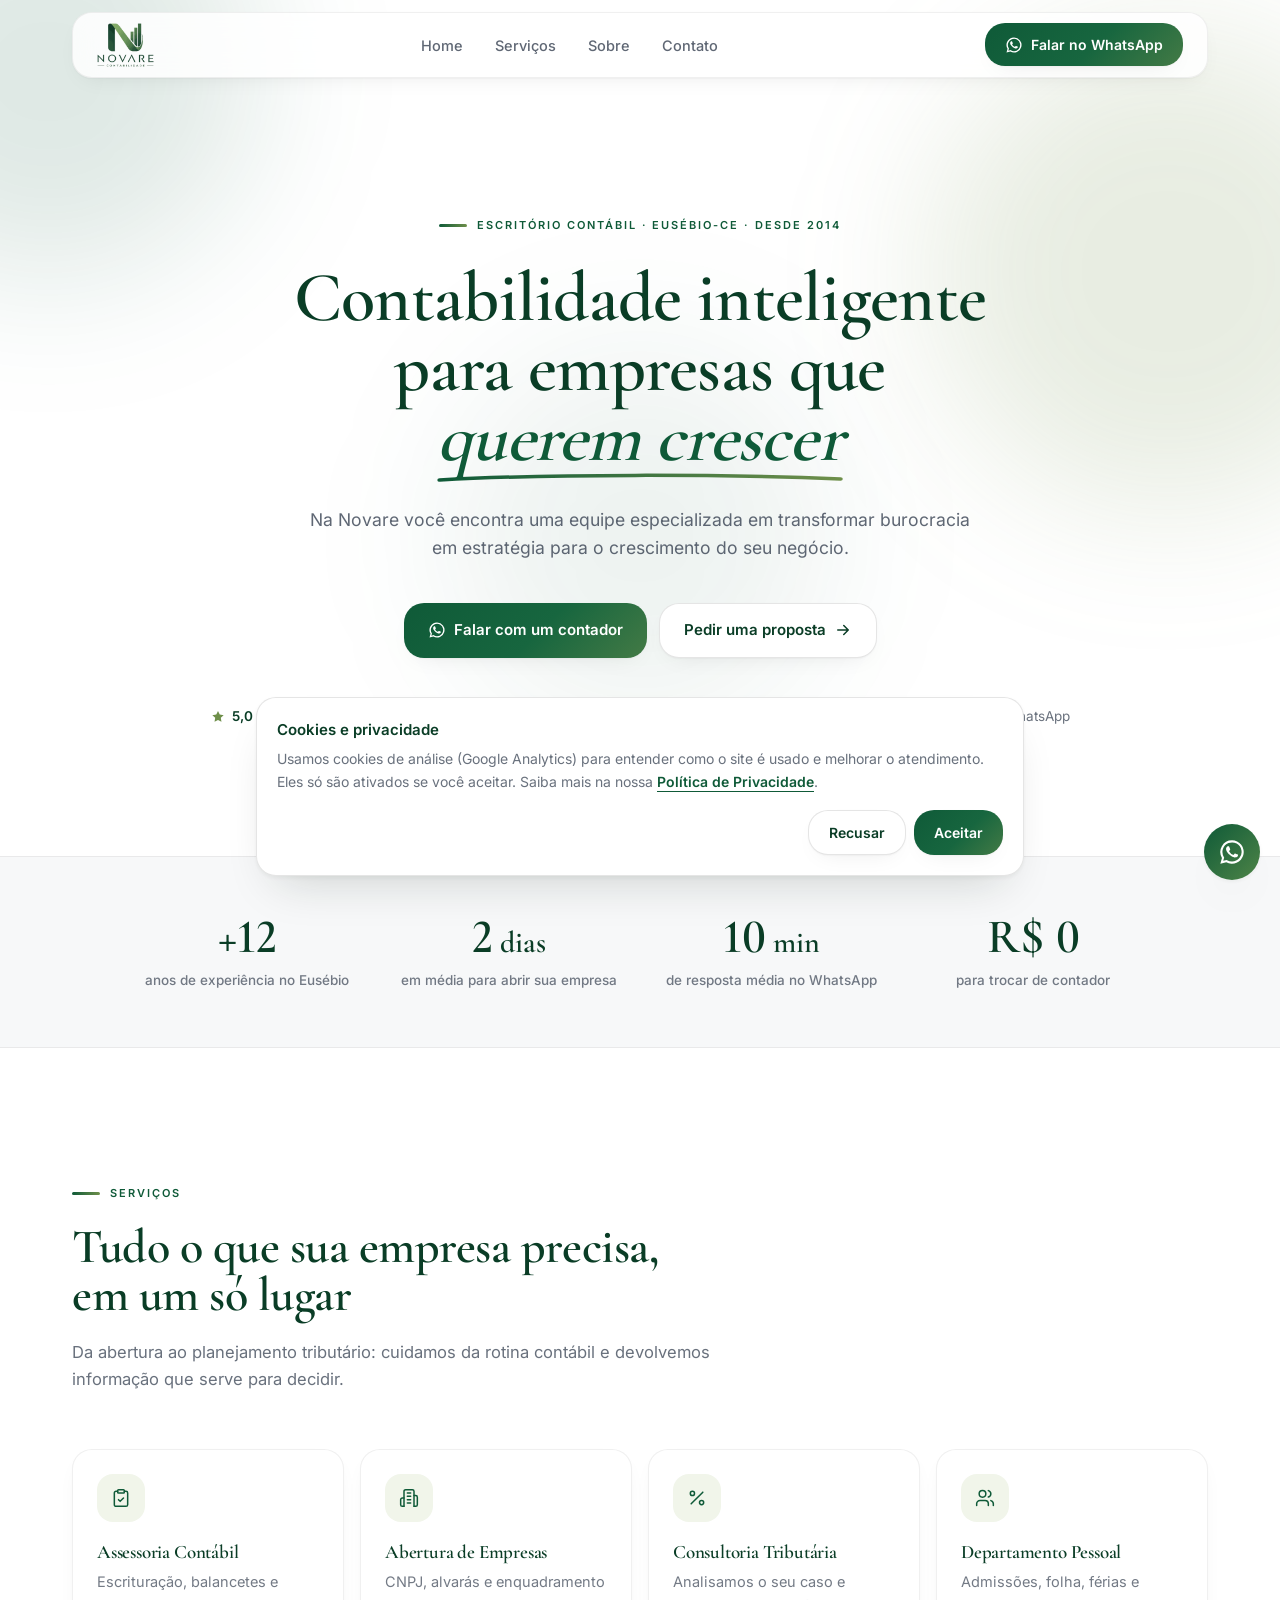
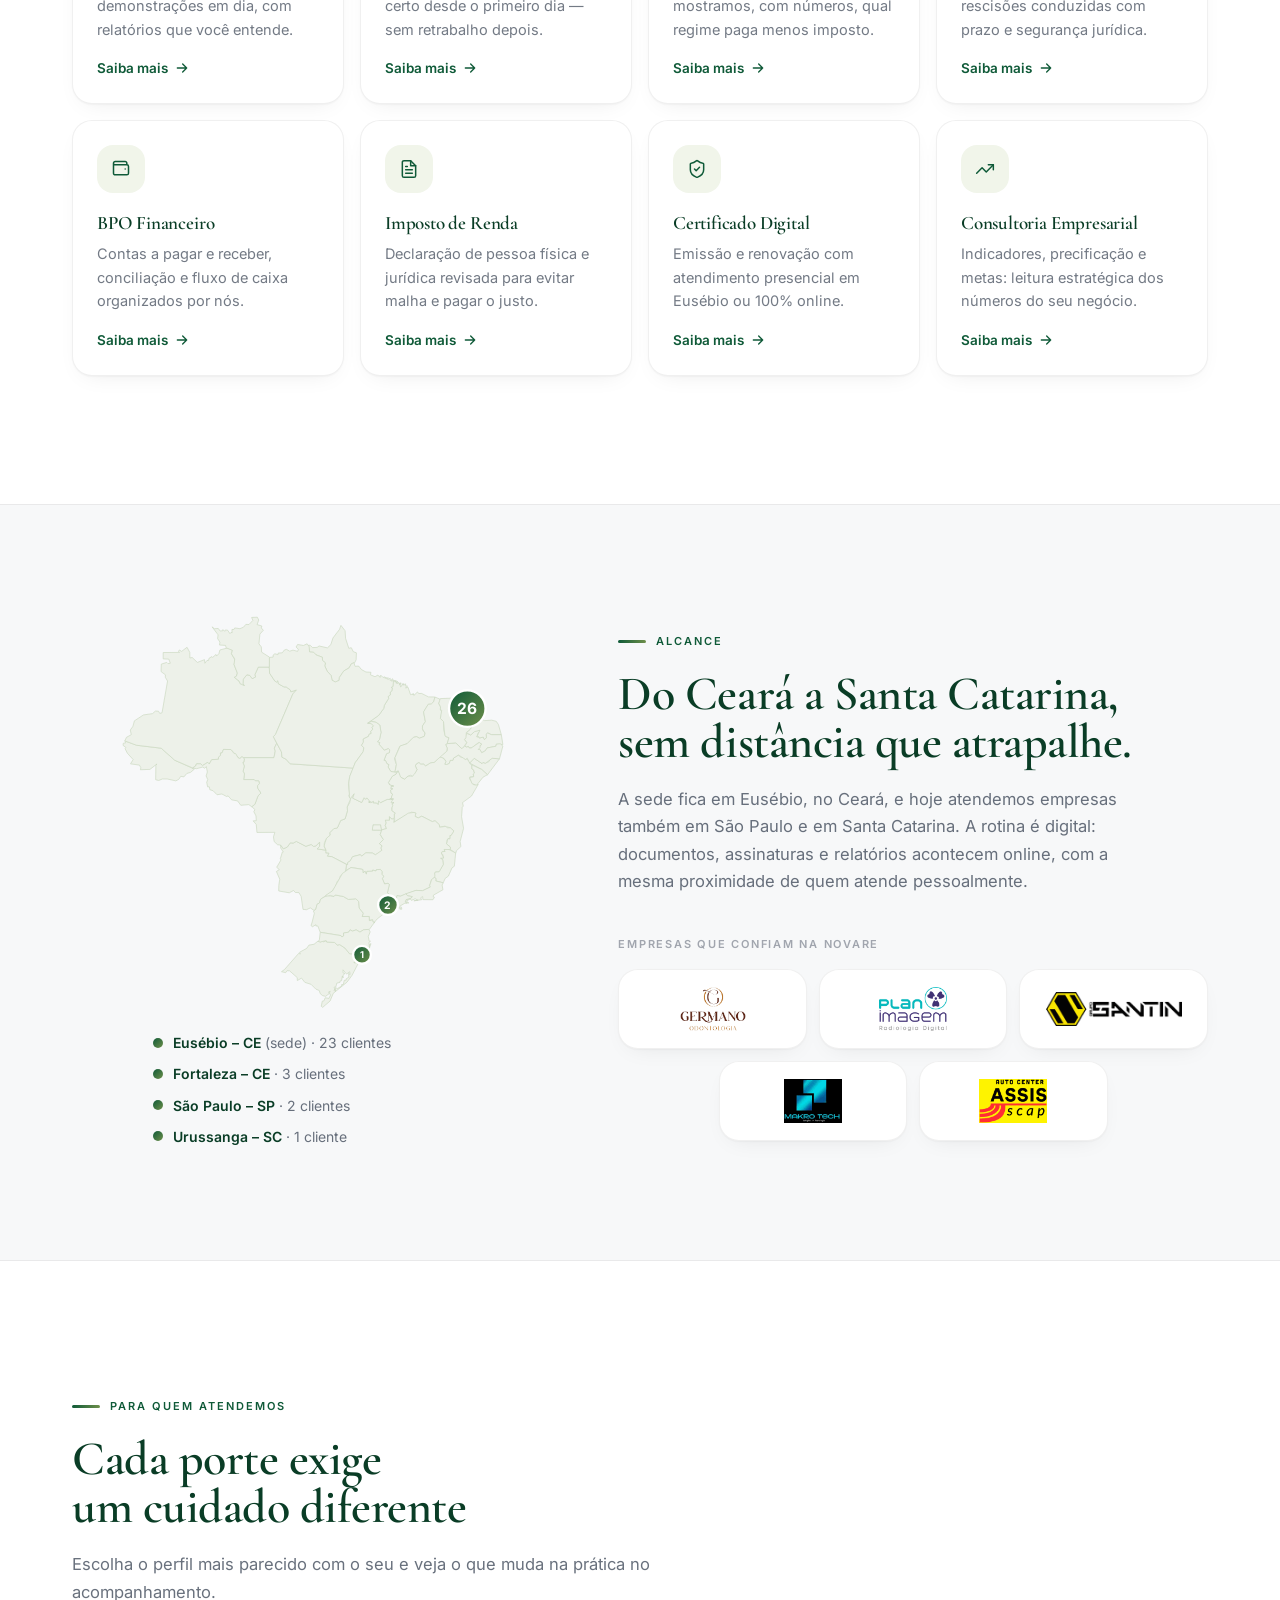
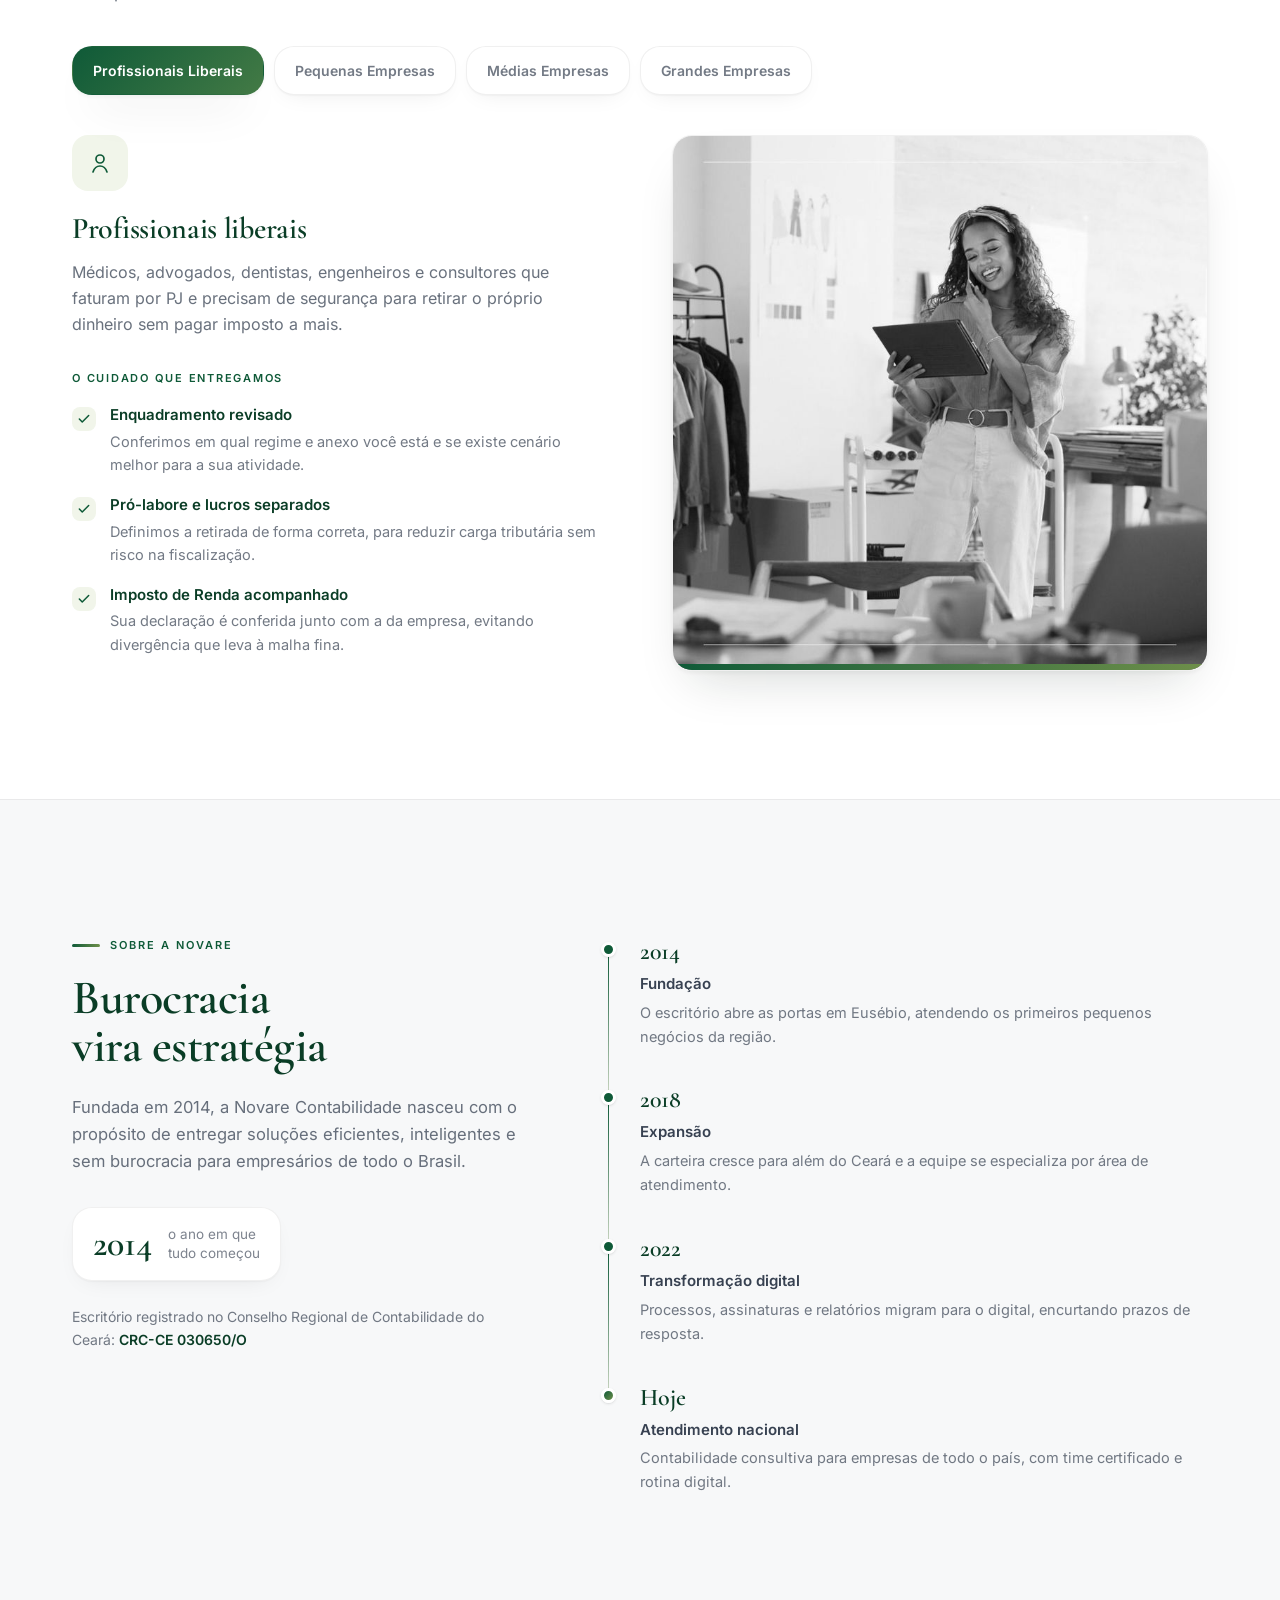
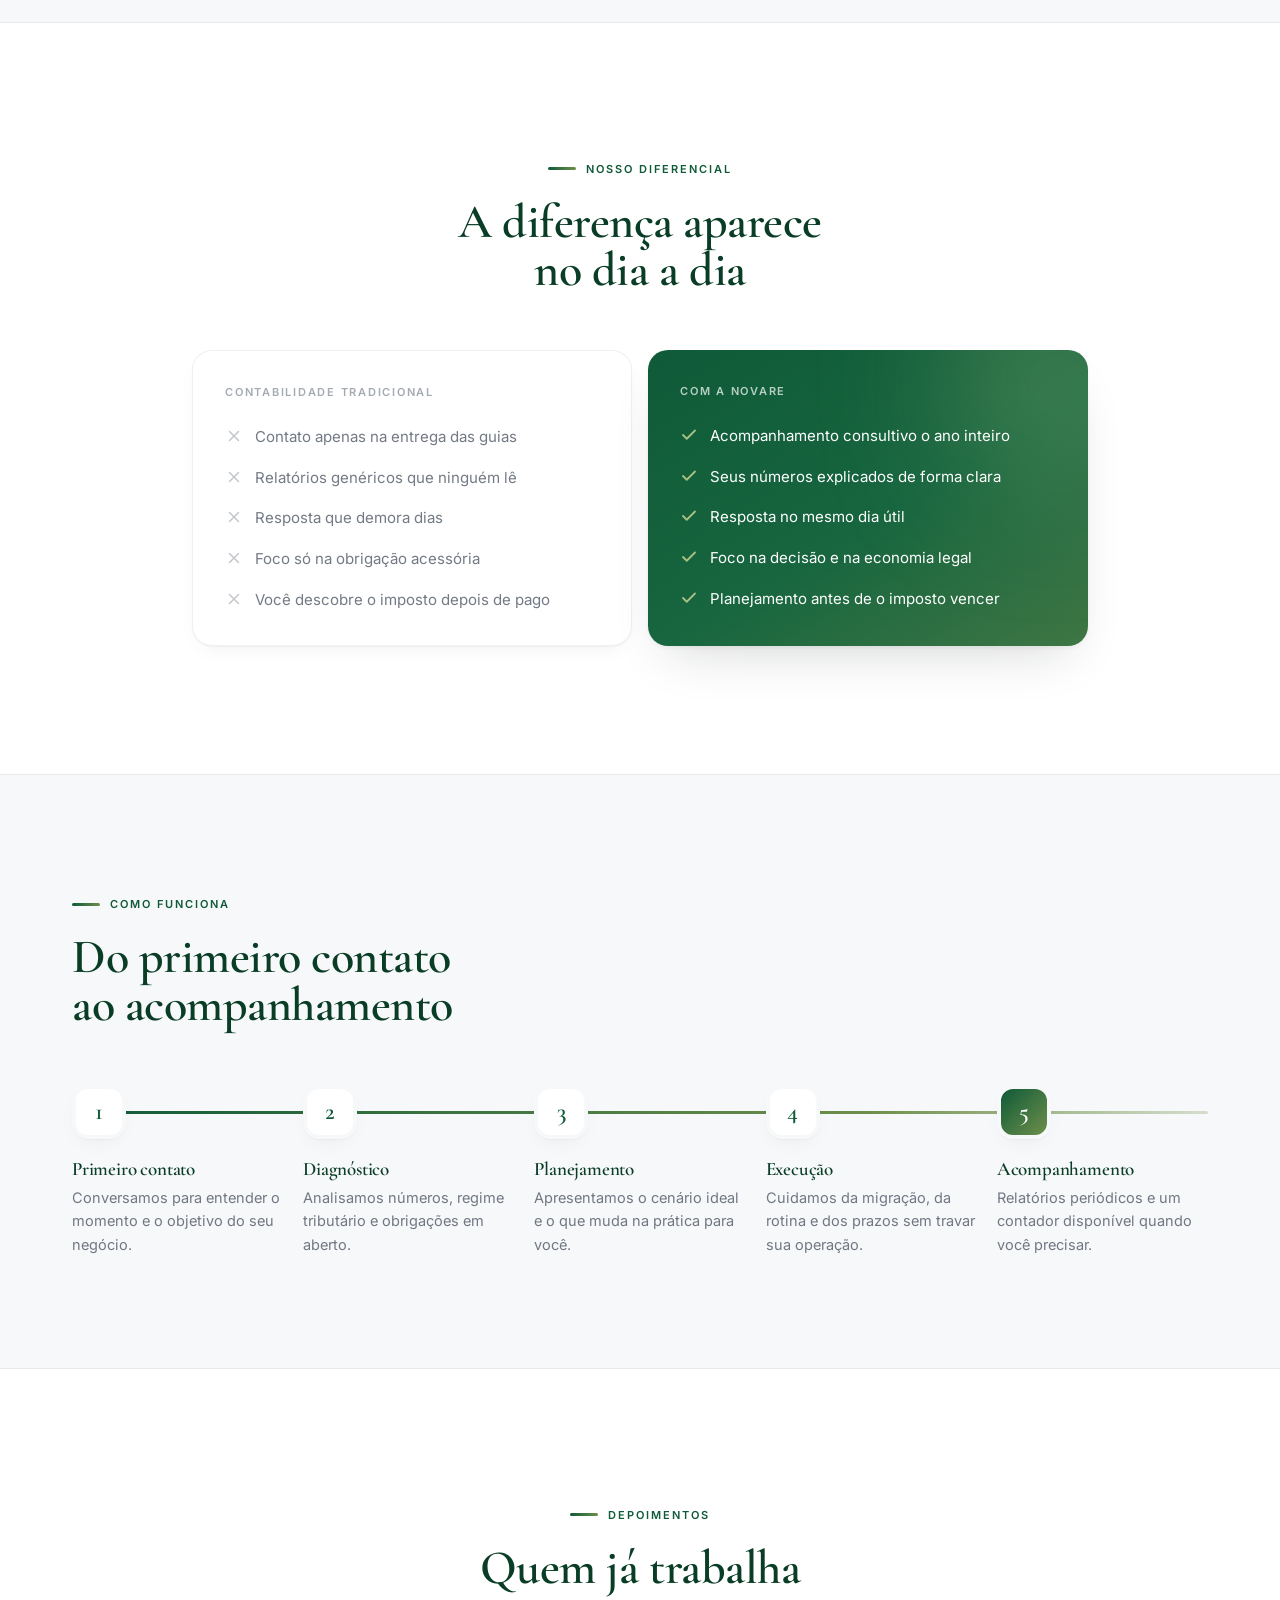
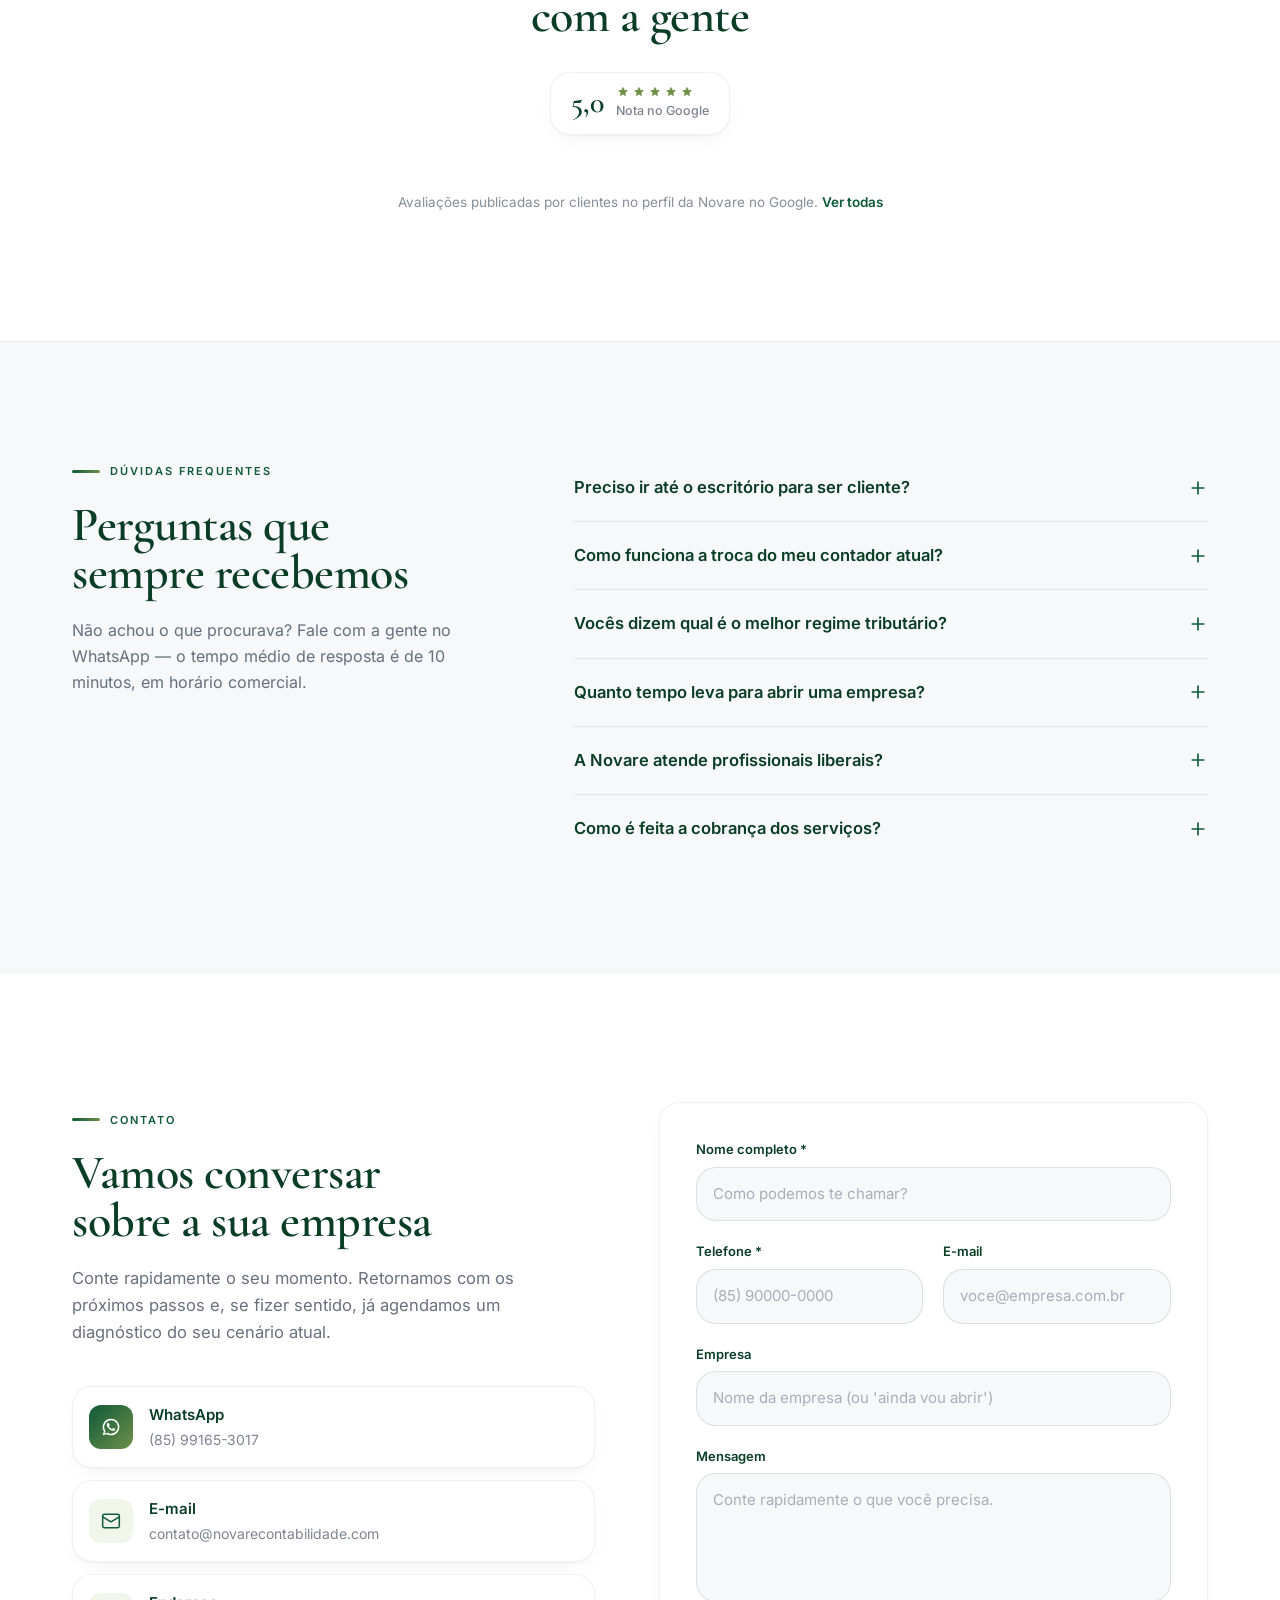
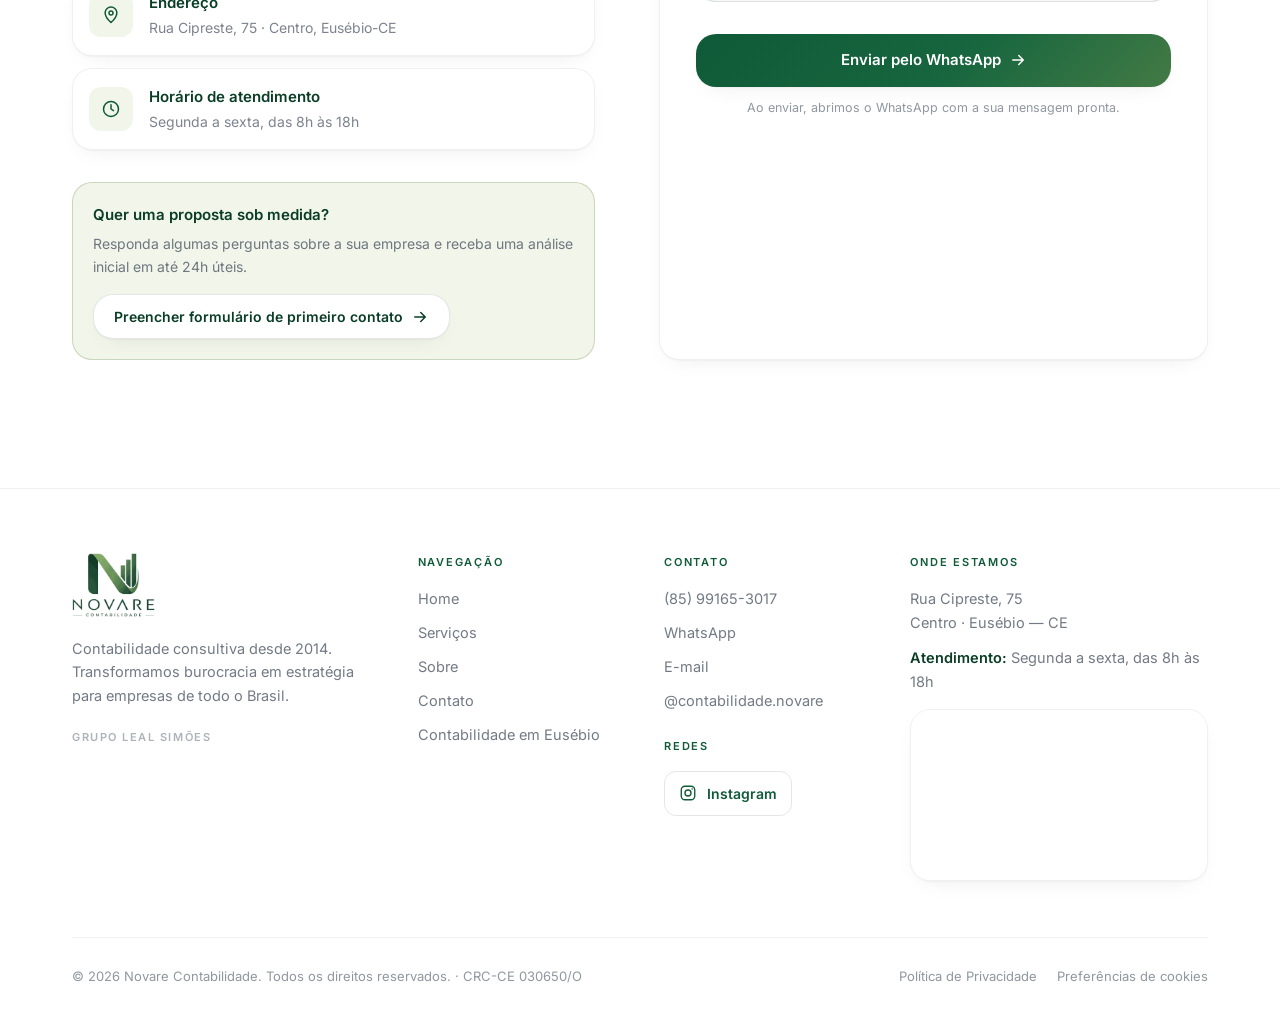
==== commit e1075001: "Analytics no modo de consentimento do Google Gerado a partir do novare-sistema (scripts/exportar-git" ====
--- a/index.html
+++ b/index.html
@@ -80,28 +80,29 @@
         ativados se você aceitar. Saiba mais na nossa <a href="/politica-de-privacidade" class="font-semibold text-novare underline underline-offset-4">Política de Privacidade</a>.
 </p><div class="mt-4 flex flex-col gap-2 sm:flex-row sm:justify-end"><button type="button" data-cookies="recusar" class="btn btn-ghost !px-5 !py-2.5 !text-[14px]">Recusar</button><button type="button" data-cookies="aceitar" class="btn btn-primary !px-5 !py-2.5 !text-[14px]">Aceitar</button></div></div><script>(function(){const id = "G-SE3JPV86N8";
 
+      window.dataLayer = window.dataLayer || [];
+      window.gtag = function () { window.dataLayer.push(arguments); };
+      window.gtag("consent", "default", {
+        analytics_storage: "denied",
+        ad_storage: "denied",
+        ad_user_data: "denied",
+        ad_personalization: "denied",
+        wait_for_update: 500,
+      });
+      try { if (localStorage.getItem("novare-cookies-v1") === "aceito") window.gtag("consent", "update", { analytics_storage: "granted" }); } catch (e) {}
+      window.gtag("js", new Date());
+      window.gtag("config", id);
+    })();</script><script async src="https://www.googletagmanager.com/gtag/js?id=G-SE3JPV86N8"></script><script>
       (function () {
         var CHAVE = "novare-cookies-v1";
         var aviso = document.getElementById("avisoCookies");
         function ler() { try { return localStorage.getItem(CHAVE); } catch (e) { return null; } }
         function gravar(v) { try { localStorage.setItem(CHAVE, v); } catch (e) {} }
+        function aceitou() { return ler() === "aceito"; }
 
-        function carregarAnalytics() {
-          if (window.__novareGA) return;
-          window.__novareGA = true;
-          window.dataLayer = window.dataLayer || [];
-          window.gtag = function () { window.dataLayer.push(arguments); };
-          window.gtag("js", new Date());
-          window.gtag("config", id);
-          var s = document.createElement("script");
-          s.async = true;
-          s.src = "https://www.googletagmanager.com/gtag/js?id=" + encodeURIComponent(id);
-          document.head.appendChild(s);
-        }
-
-        // Eventos de conversão (só são enviados se o Analytics foi aceito)
+        // Eventos de conversão: só para quem aceitou os cookies
         document.addEventListener("click", function (e) {
-          if (!window.__novareGA) return;
+          if (!aceitou()) return;
           var a = e.target.closest && e.target.closest("a[href]");
           if (!a) return;
           var h = a.getAttribute("href") || "";
@@ -115,7 +116,7 @@
         function decidir(v) {
           gravar(v);
           aviso.classList.add("hidden");
-          if (v === "aceito") carregarAnalytics();
+          window.gtag("consent", "update", { analytics_storage: v === "aceito" ? "granted" : "denied" });
         }
         aviso.addEventListener("click", function (e) {
           var b = e.target.closest("[data-cookies]");
@@ -127,7 +128,6 @@
         });
 
         var escolha = ler();
-        if (escolha === "aceito") carregarAnalytics();
-        else if (escolha !== "recusado") aviso.classList.remove("hidden");
+        if (escolha !== "aceito" && escolha !== "recusado") aviso.classList.remove("hidden");
       })();
-    })();</script>  <script src="/assets/js/gsap.min.js" defer></script> <script src="/assets/js/ScrollTrigger.min.js" defer></script> <script src="/assets/js/aos.js" defer></script> <script src="/assets/js/main.js" defer></script>  </body> </html>+    </script>  <script src="/assets/js/gsap.min.js" defer></script> <script src="/assets/js/ScrollTrigger.min.js" defer></script> <script src="/assets/js/aos.js" defer></script> <script src="/assets/js/main.js" defer></script>  </body> </html>
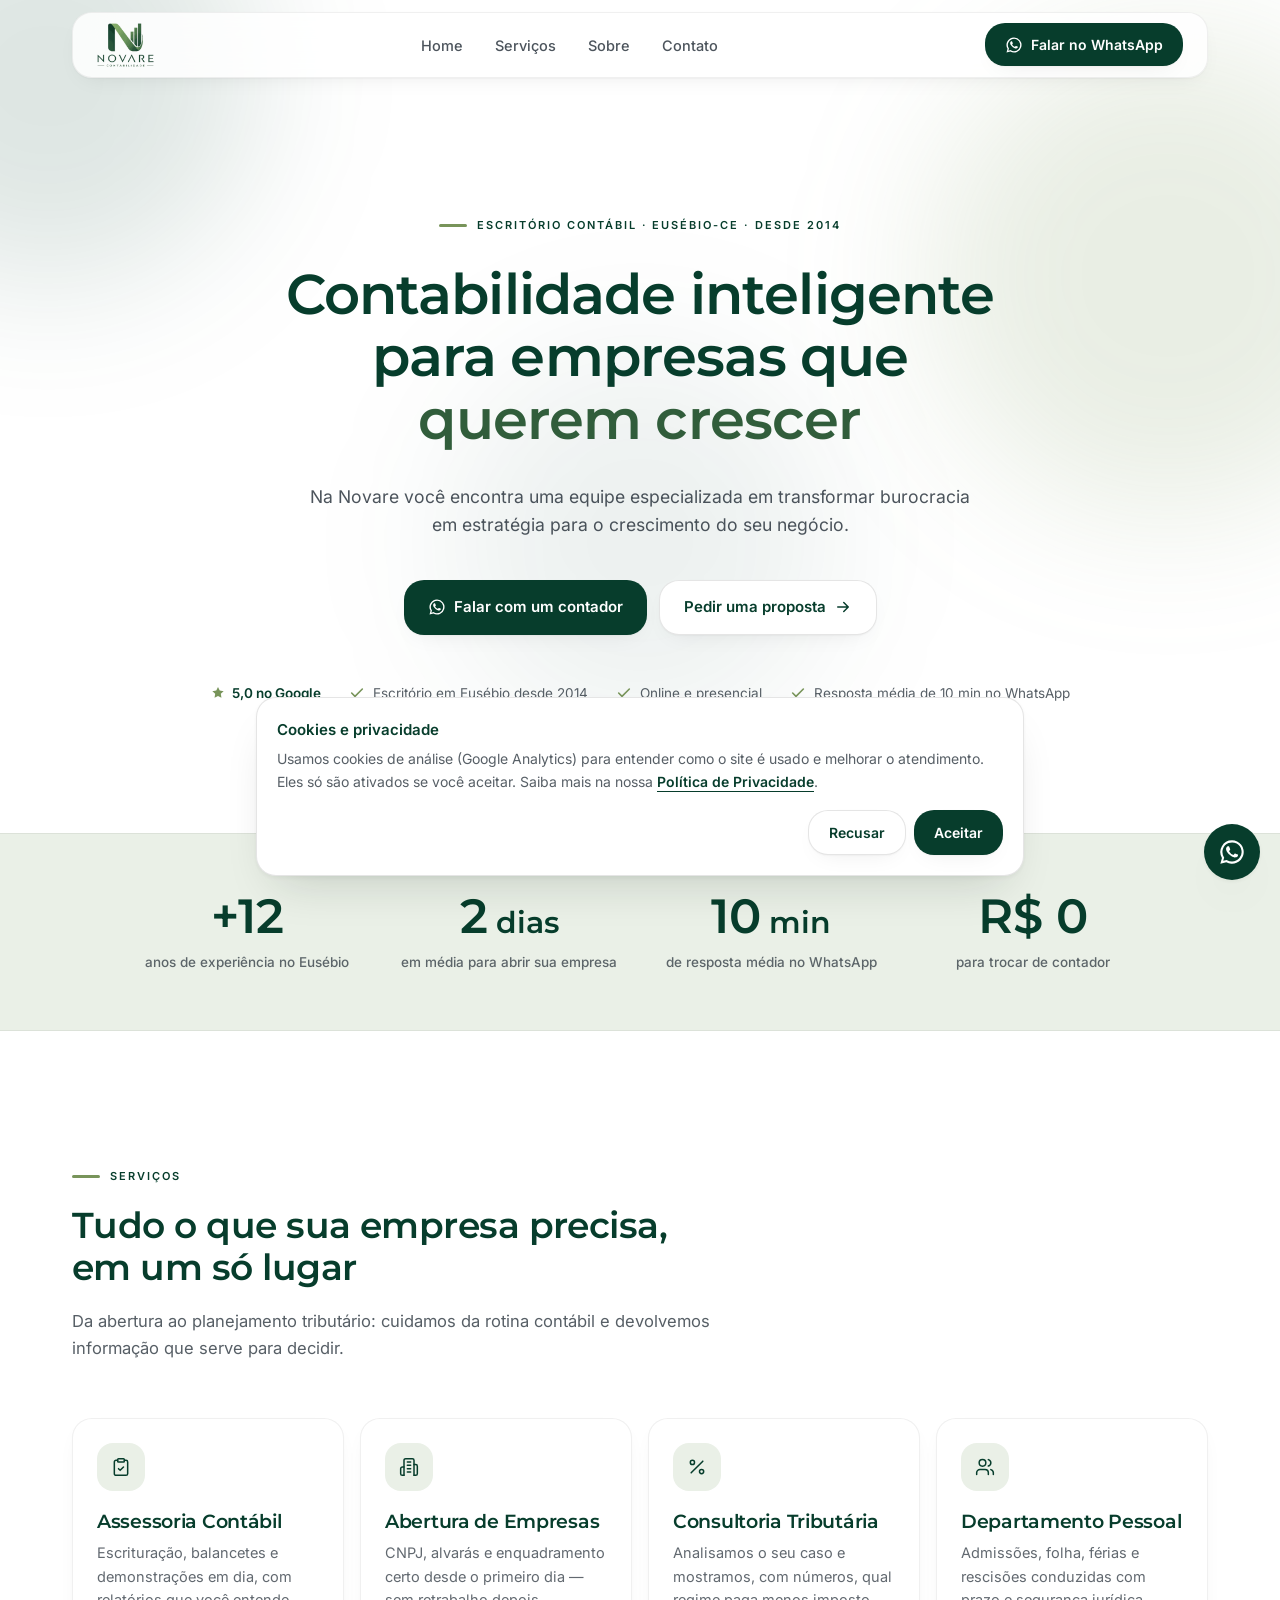
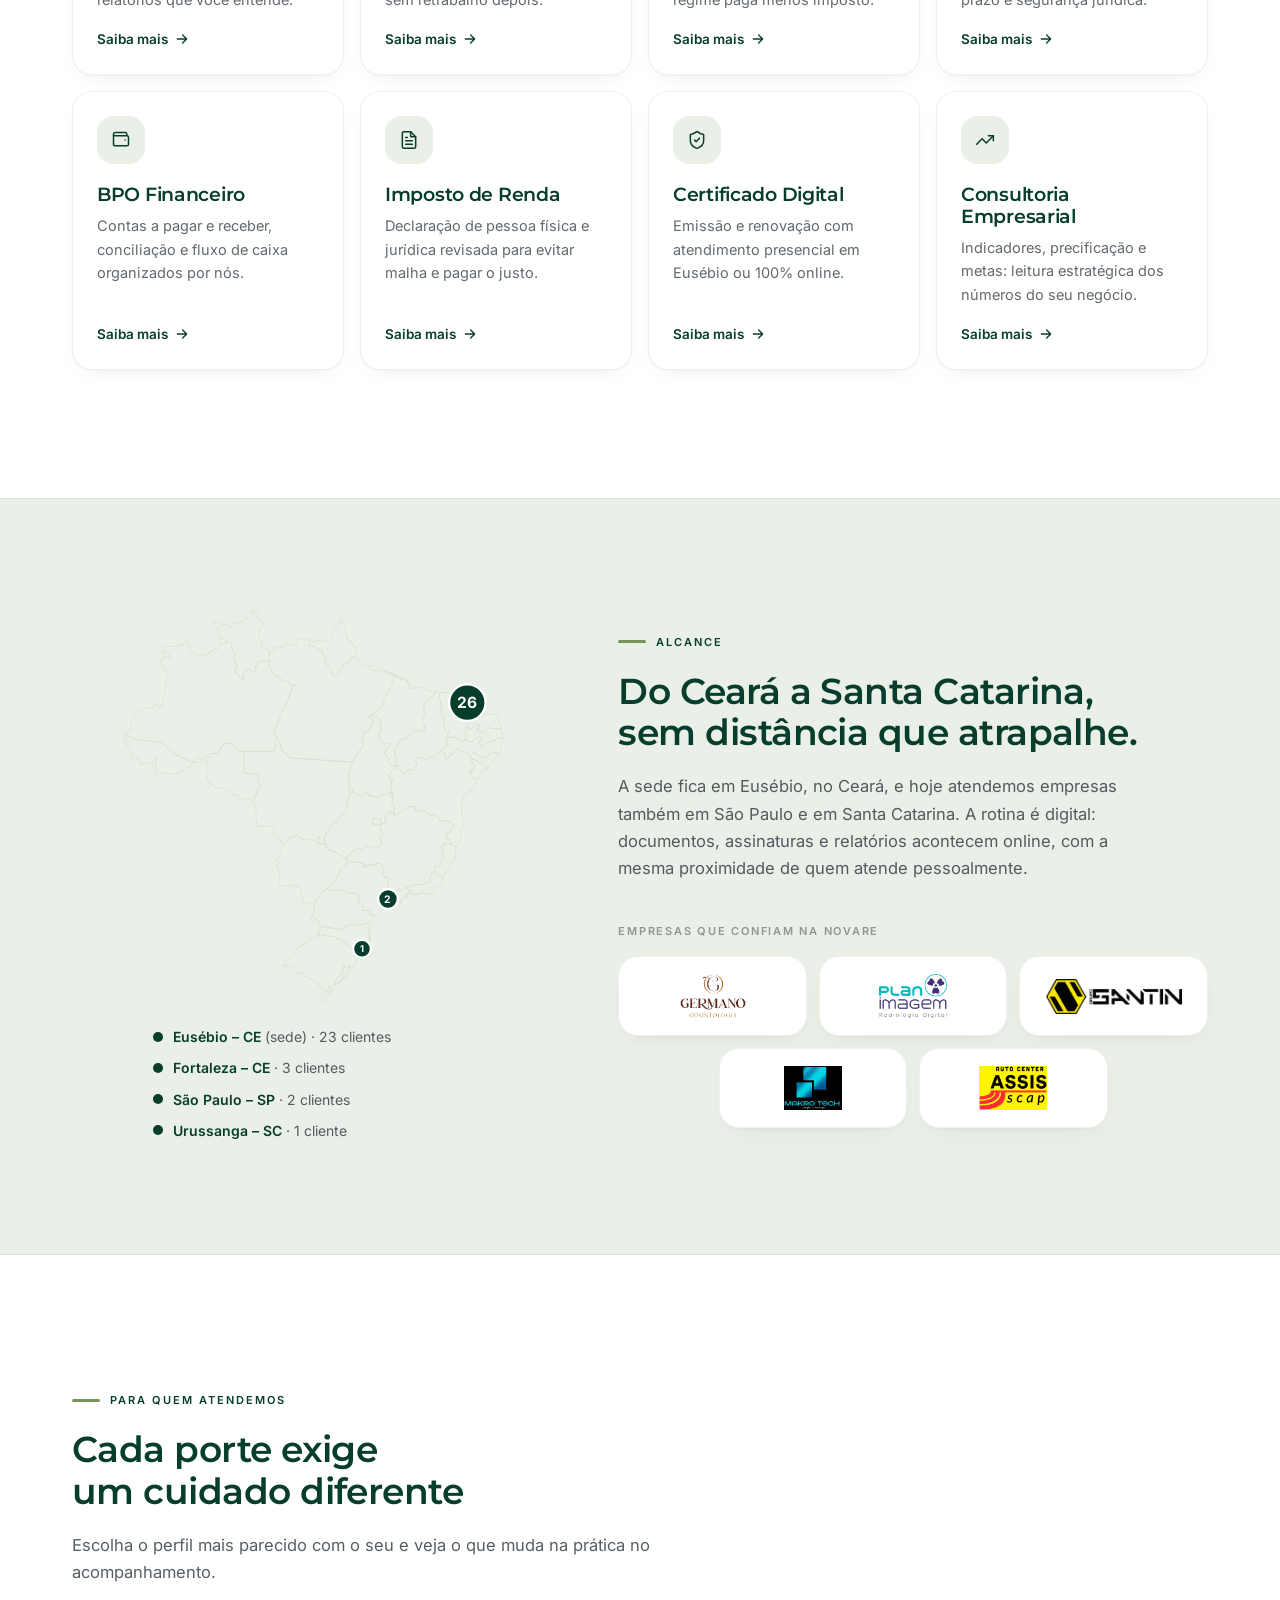
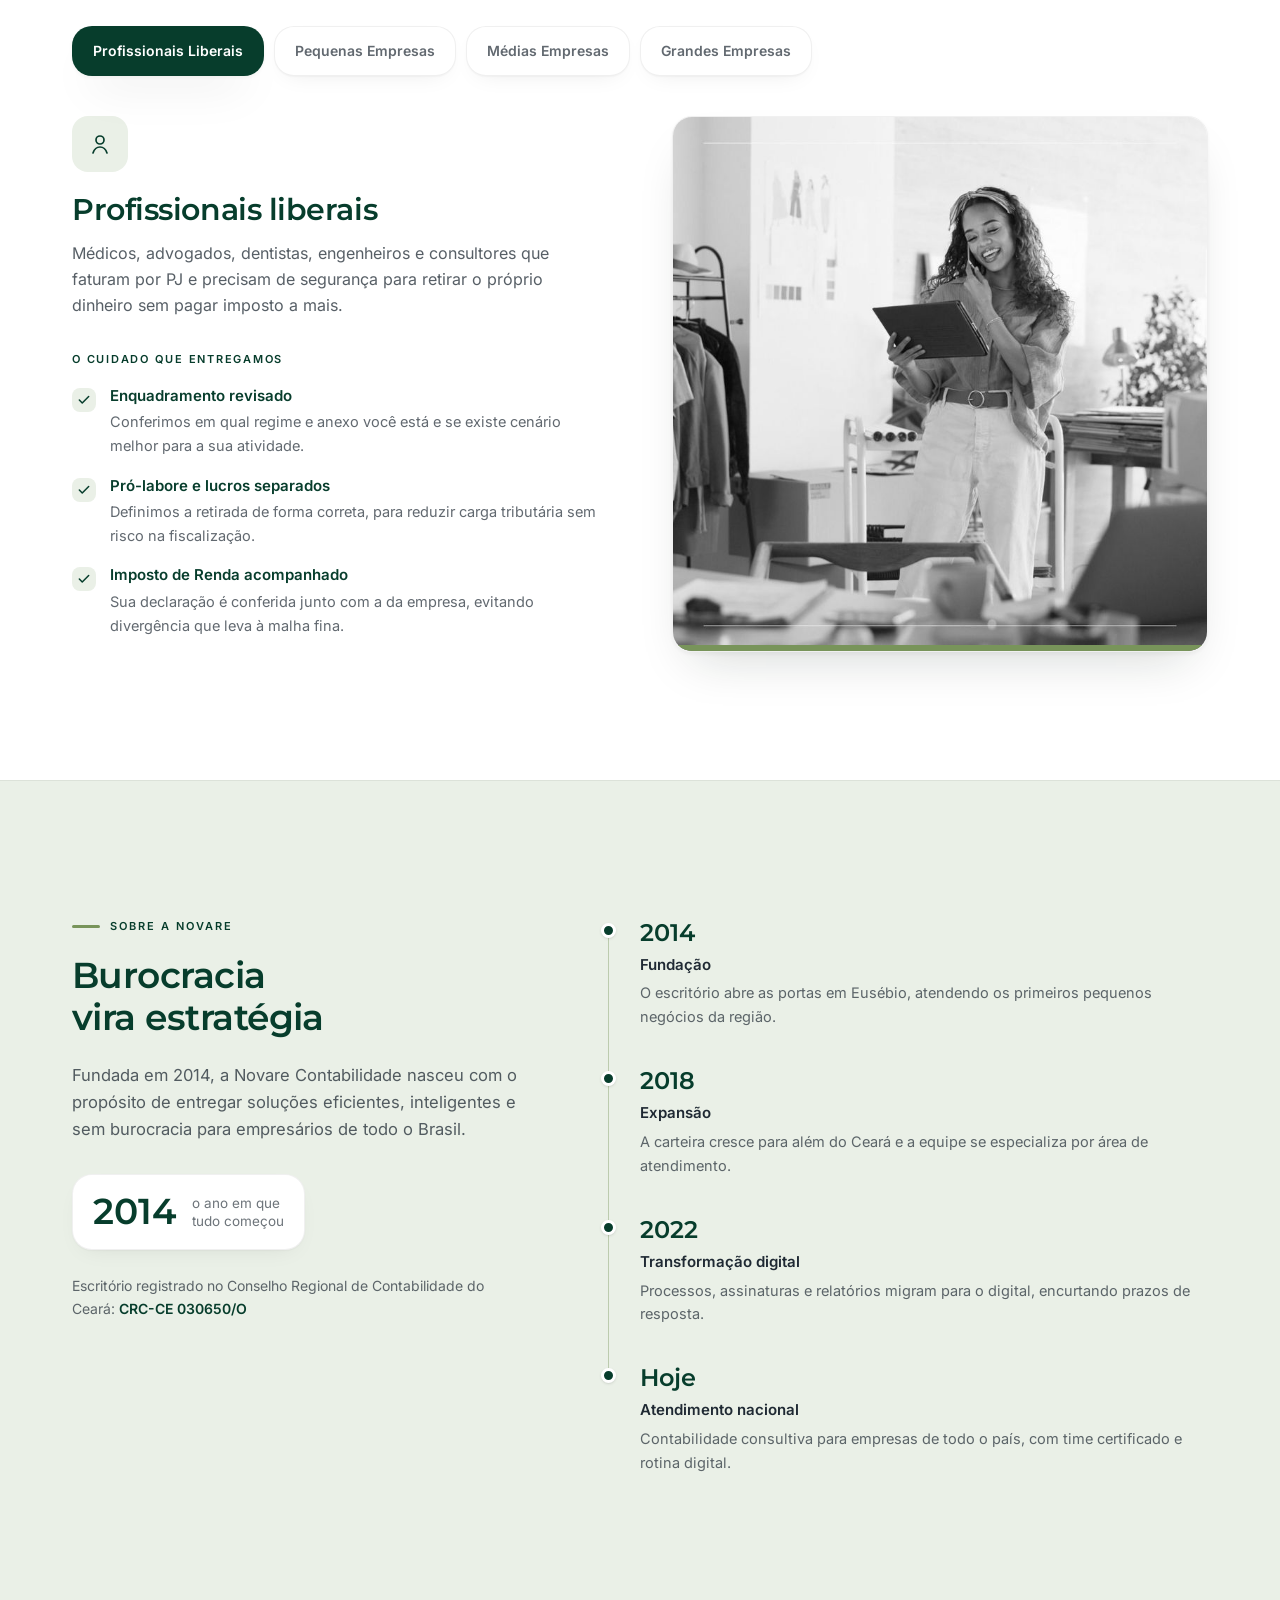
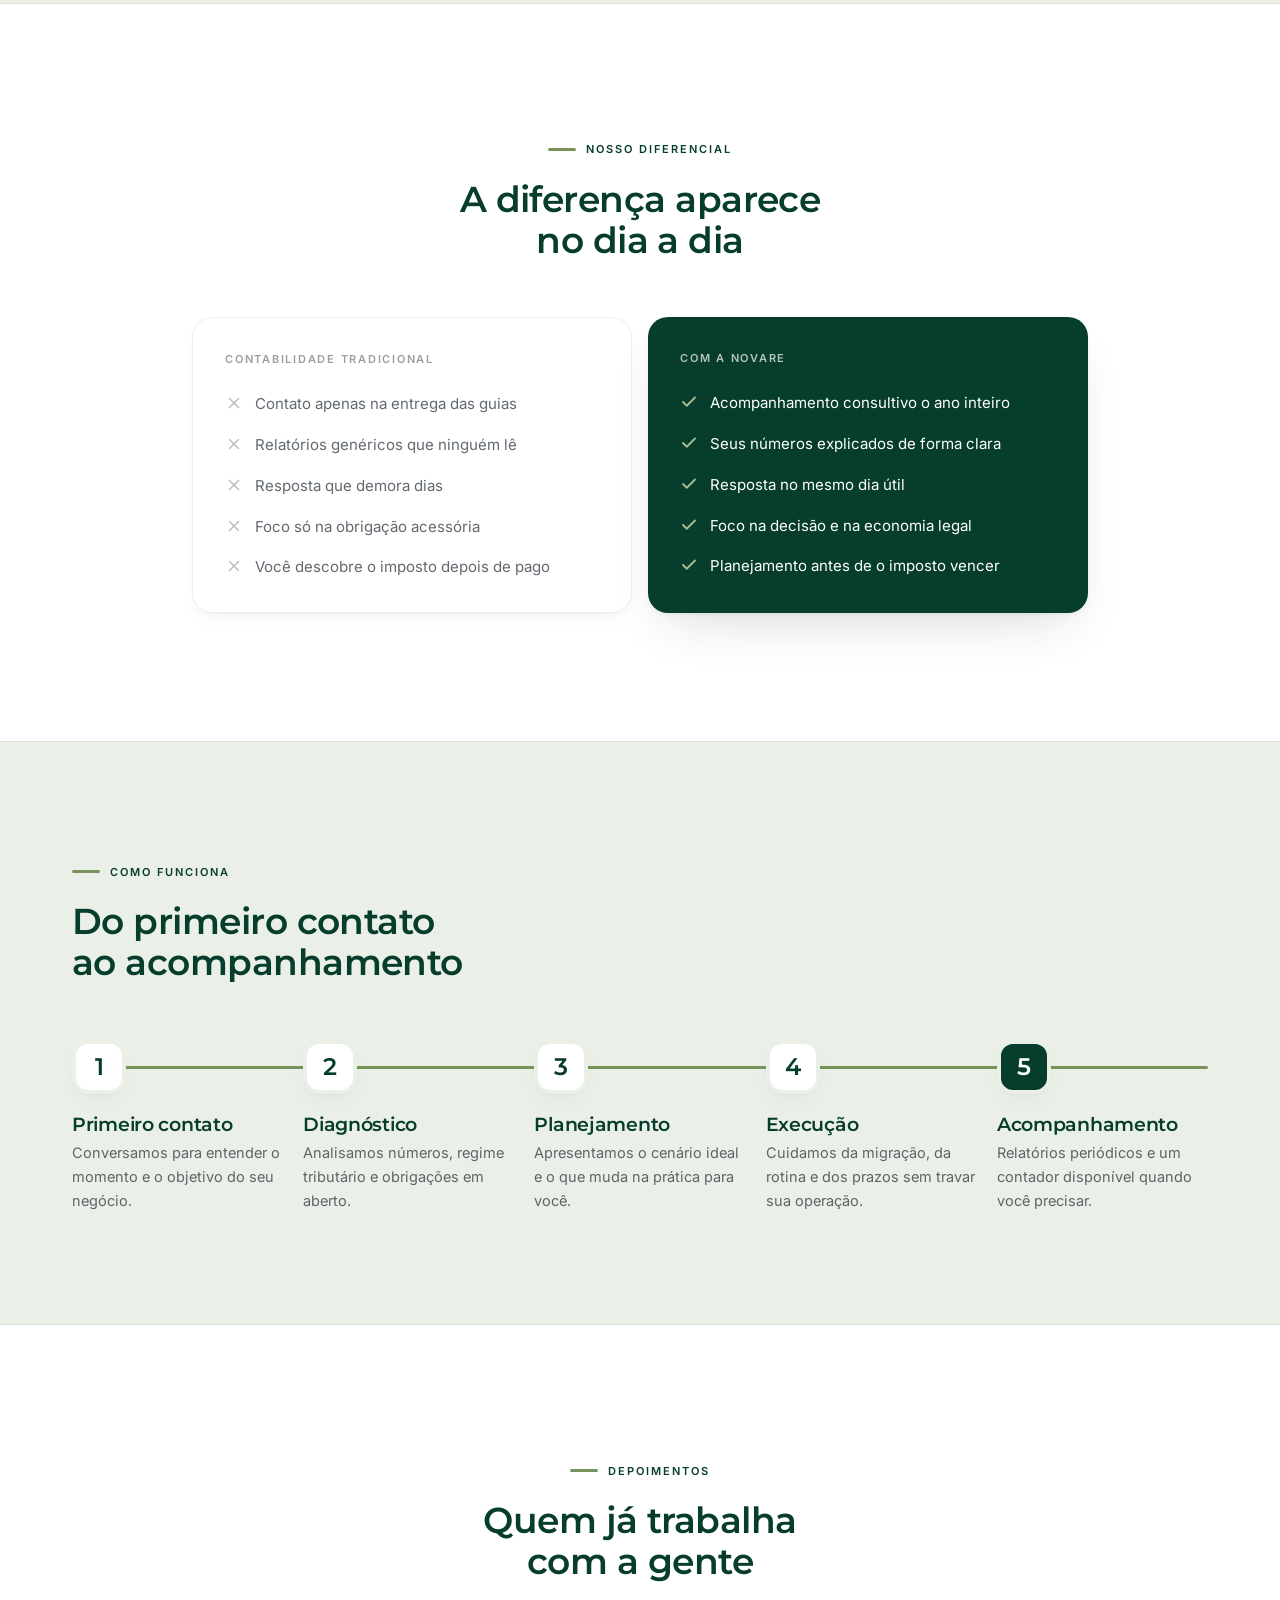
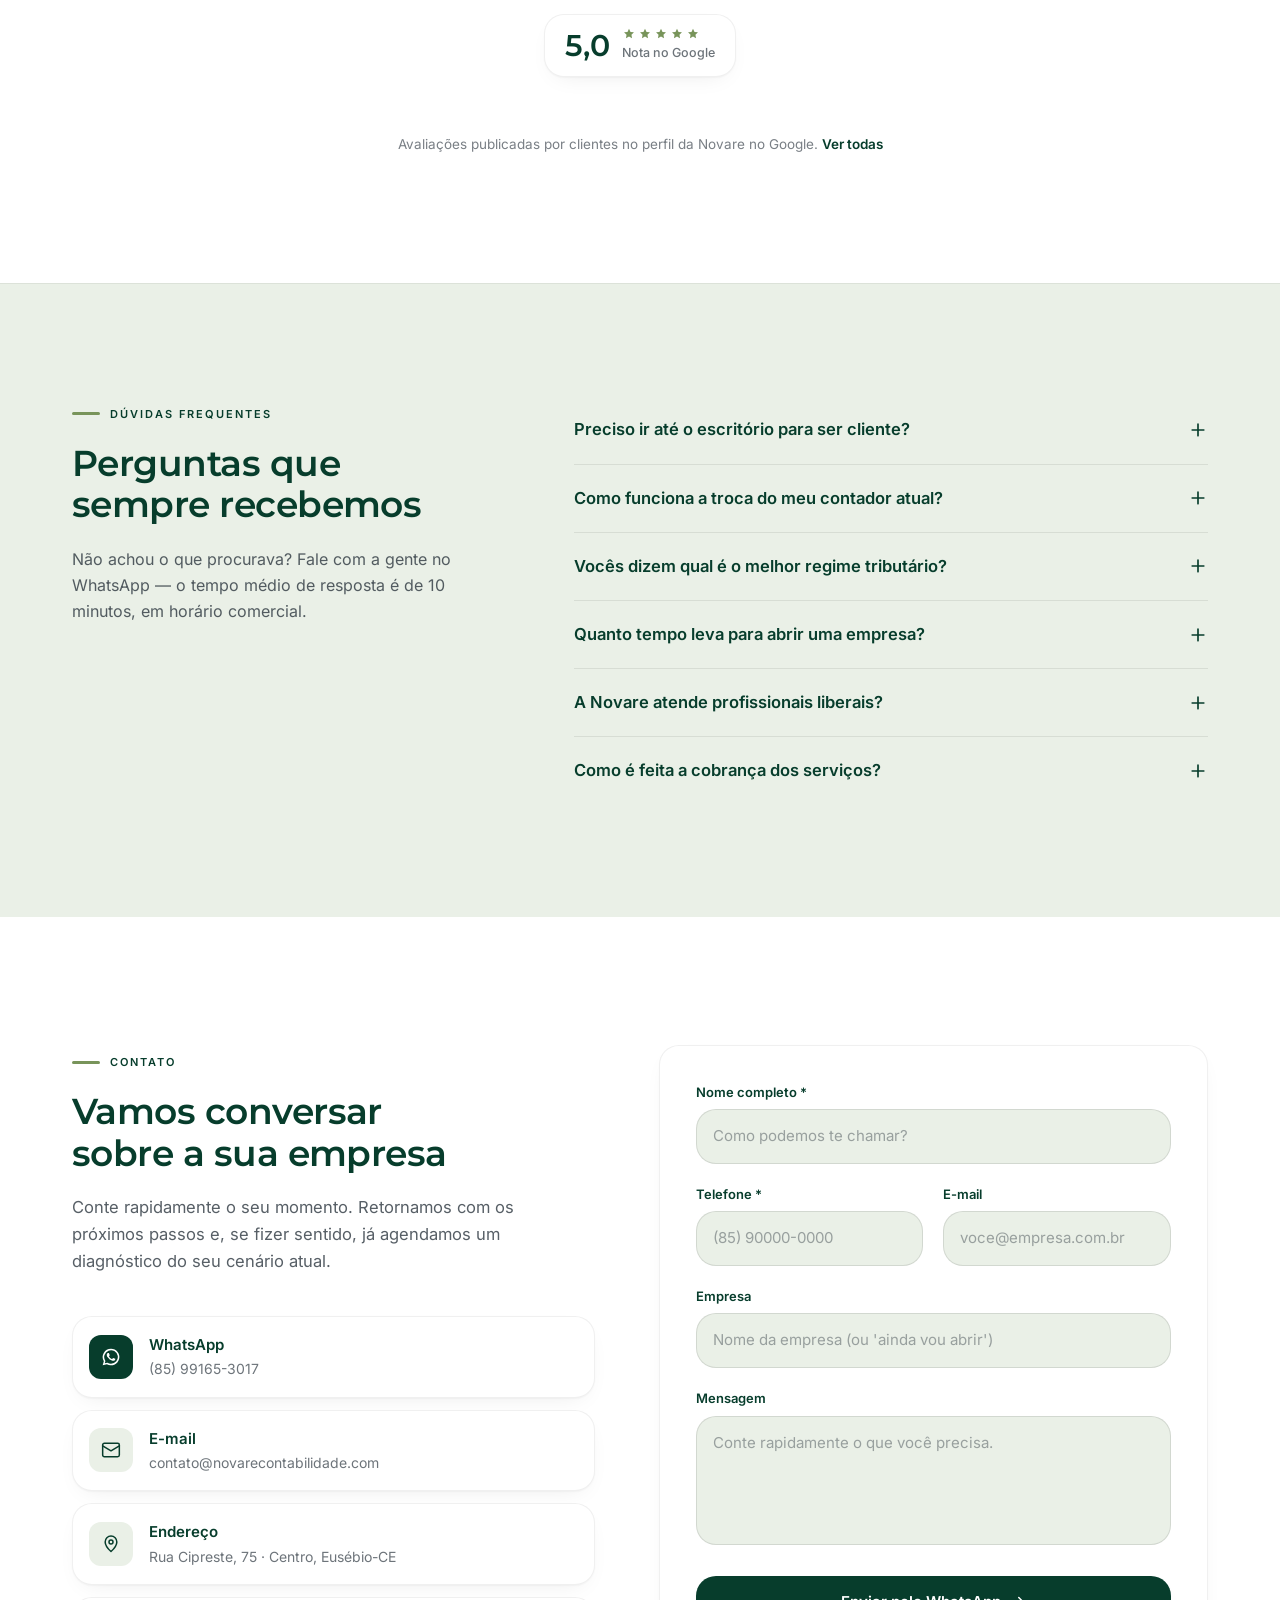
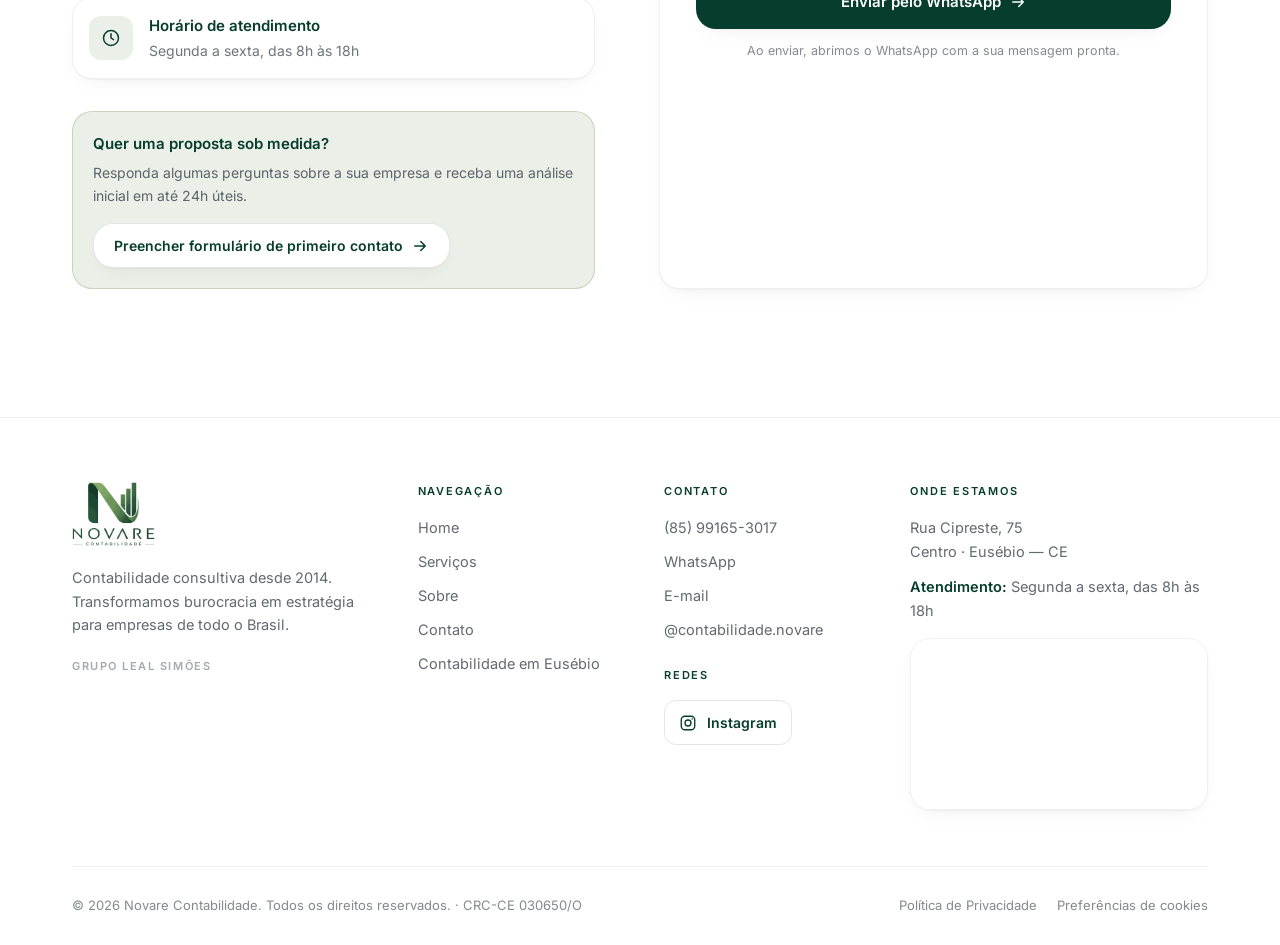
==== commit 95302c39: "Alinhar o site ao Manual da Marca (cores e tipografia oficiais) Co-Authored-By: Claude Opus 5.5 <nor" ====
--- a/index.html
+++ b/index.html
@@ -1,11 +1,11 @@
-<!DOCTYPE html><html lang="pt-BR"> <head><meta charset="utf-8"><meta name="viewport" content="width=device-width, initial-scale=1"><meta name="theme-color" content="#0F5A38"><title>Novare Contabilidade | Contabilidade para empresas que querem crescer</title><meta name="description" content="Contadores em Eusébio-CE com atendimento em todo o Brasil. Abertura de empresas, consultoria tributária, departamento pessoal e assessoria contábil sem burocracia. Fale agora pelo WhatsApp."><link rel="canonical" href="https://www.novarecontabilidade.com/"><meta name="robots" content="index,follow"><meta name="author" content="Novare Contabilidade"><meta property="og:type" content="website"><meta property="og:locale" content="pt_BR"><meta property="og:site_name" content="Novare Contabilidade"><meta property="og:title" content="Novare Contabilidade | Contabilidade inteligente para empresas que querem crescer"><meta property="og:description" content="Transformamos burocracia em estratégia. Contabilidade consultiva em Eusébio-CE, atendendo empresas em todo o Brasil."><meta property="og:url" content="https://www.novarecontabilidade.com/"><meta property="og:image" content="https://www.novarecontabilidade.com/assets/img/logo.png"><meta name="twitter:card" content="summary_large_image"><meta name="twitter:title" content="Novare Contabilidade"><meta name="twitter:description" content="Contabilidade consultiva. Burocracia vira estratégia."><meta name="twitter:image" content="https://www.novarecontabilidade.com/assets/img/logo.png"><link rel="icon" href="/assets/img/logo-nav.png" type="image/png"><link rel="preload" href="/assets/fonts/inter-latin-400-normal.woff2" as="font" type="font/woff2" crossorigin><link rel="preload" href="/assets/fonts/cormorant-garamond-latin-600-normal.woff2" as="font" type="font/woff2" crossorigin><link rel="stylesheet" href="/assets/css/aos.css"><script type="application/ld+json">{"@context":"https://schema.org","@type":"AccountingService","name":"Novare Contabilidade","description":"Contabilidade consultiva para empresas em todo o Brasil.","url":"https://www.novarecontabilidade.com/","logo":"https://www.novarecontabilidade.com/assets/img/logo.png","telephone":"+5585991653017","foundingDate":"2014","priceRange":"$$","address":{"@type":"PostalAddress","streetAddress":"Rua Cipreste, 75","addressLocality":"Eusébio","addressRegion":"CE","postalCode":"61760-490","addressCountry":"BR"},"geo":{"@type":"GeoCoordinates","latitude":-3.8899,"longitude":-38.4517},"areaServed":{"@type":"Country","name":"Brasil"},"openingHoursSpecification":[{"@type":"OpeningHoursSpecification","dayOfWeek":["Monday","Tuesday","Wednesday","Thursday","Friday"],"opens":"08:00","closes":"18:00"}],"sameAs":["https://www.instagram.com/contabilidade.novare"]}</script><link rel="stylesheet" href="/_astro/_modulo_.DF4TegEf.css"></head> <body>  <a href="#hero" class="sr-only focus:not-sr-only focus:absolute focus:left-4 focus:top-4 focus:z-[100] focus:rounded-xl2 focus:bg-novare focus:px-5 focus:py-3 focus:text-white">Pular para o conteúdo</a> <!-- =========================================================
+<!DOCTYPE html><html lang="pt-BR"> <head><meta charset="utf-8"><meta name="viewport" content="width=device-width, initial-scale=1"><meta name="theme-color" content="#073D2C"><title>Novare Contabilidade | Contabilidade para empresas que querem crescer</title><meta name="description" content="Contadores em Eusébio-CE com atendimento em todo o Brasil. Abertura de empresas, consultoria tributária, departamento pessoal e assessoria contábil sem burocracia. Fale agora pelo WhatsApp."><link rel="canonical" href="https://www.novarecontabilidade.com/"><meta name="robots" content="index,follow"><meta name="author" content="Novare Contabilidade"><meta property="og:type" content="website"><meta property="og:locale" content="pt_BR"><meta property="og:site_name" content="Novare Contabilidade"><meta property="og:title" content="Novare Contabilidade | Contabilidade inteligente para empresas que querem crescer"><meta property="og:description" content="Transformamos burocracia em estratégia. Contabilidade consultiva em Eusébio-CE, atendendo empresas em todo o Brasil."><meta property="og:url" content="https://www.novarecontabilidade.com/"><meta property="og:image" content="https://www.novarecontabilidade.com/assets/img/logo.png"><meta name="twitter:card" content="summary_large_image"><meta name="twitter:title" content="Novare Contabilidade"><meta name="twitter:description" content="Contabilidade consultiva. Burocracia vira estratégia."><meta name="twitter:image" content="https://www.novarecontabilidade.com/assets/img/logo.png"><link rel="icon" href="/assets/img/logo-nav.png" type="image/png"><link rel="preload" href="/assets/fonts/inter-latin-400-normal.woff2" as="font" type="font/woff2" crossorigin><link rel="preload" href="/assets/fonts/cormorant-garamond-latin-600-normal.woff2" as="font" type="font/woff2" crossorigin><link rel="stylesheet" href="/assets/css/aos.css"><script type="application/ld+json">{"@context":"https://schema.org","@type":"AccountingService","name":"Novare Contabilidade","description":"Contabilidade consultiva para empresas em todo o Brasil.","url":"https://www.novarecontabilidade.com/","logo":"https://www.novarecontabilidade.com/assets/img/logo.png","telephone":"+5585991653017","foundingDate":"2014","priceRange":"$$","address":{"@type":"PostalAddress","streetAddress":"Rua Cipreste, 75","addressLocality":"Eusébio","addressRegion":"CE","postalCode":"61760-490","addressCountry":"BR"},"geo":{"@type":"GeoCoordinates","latitude":-3.8899,"longitude":-38.4517},"areaServed":{"@type":"Country","name":"Brasil"},"openingHoursSpecification":[{"@type":"OpeningHoursSpecification","dayOfWeek":["Monday","Tuesday","Wednesday","Thursday","Friday"],"opens":"08:00","closes":"18:00"}],"sameAs":["https://www.instagram.com/contabilidade.novare"]}</script><link rel="stylesheet" href="/_astro/_modulo_.Cm9TTKDk.css"></head> <body>  <a href="#hero" class="sr-only focus:not-sr-only focus:absolute focus:left-4 focus:top-4 focus:z-[100] focus:rounded-xl2 focus:bg-novare focus:px-5 focus:py-3 focus:text-white">Pular para o conteúdo</a> <!-- =========================================================
      NAVBAR — fixa, encolhe ao rolar
      ========================================================= --><header id="nav" class="fixed inset-x-0 top-0 z-50 transition-all duration-300"> <div class="shell"> <nav class="mt-3 flex items-center justify-between rounded-xl2 border border-black/[.06] bg-white/85 px-4 py-2.5 shadow-soft backdrop-blur-xl transition-all duration-300 sm:px-6" id="navbar" aria-label="Principal"> <a href="/" class="flex items-center gap-2" aria-label="Novare Contabilidade — início"> <img src="/assets/img/logo-nav.png" alt="Novare Contabilidade" id="navLogo" class="h-11 w-auto transition-all duration-300" width="200" height="154"> </a> <ul class="hidden items-center gap-8 lg:flex"> <li><a href="/#hero" class="nav-link text-[14.5px] font-medium text-ink/80 transition hover:text-novare">Home</a></li> <li><a href="/#servicos" class="nav-link text-[14.5px] font-medium text-ink/80 transition hover:text-novare">Serviços</a></li> <li><a href="/#sobre" class="nav-link text-[14.5px] font-medium text-ink/80 transition hover:text-novare">Sobre</a></li> <li><a href="/#contato" class="nav-link text-[14.5px] font-medium text-ink/80 transition hover:text-novare">Contato</a></li> </ul> <div class="flex items-center gap-2"> <a href="https://wa.me/5585991653017?text=Ol%C3%A1!%20Vim%20pelo%20site%20da%20Novare%20e%20quero%20falar%20com%20um%20especialista." target="_blank" rel="noopener" class="btn btn-primary !px-5 !py-2.5 !text-[14px]"> <svg viewBox="0 0 24 24" class="h-[18px] w-[18px]" fill="currentColor" aria-hidden="true"><path d="M12 2a10 10 0 0 0-8.6 15.1L2 22l5.1-1.3A10 10 0 1 0 12 2Zm0 18.2a8.2 8.2 0 0 1-4.2-1.2l-.3-.2-3 .8.8-2.9-.2-.3A8.2 8.2 0 1 1 12 20.2Zm4.5-6.1c-.2-.1-1.5-.7-1.7-.8-.2-.1-.4-.1-.6.1l-.8.9c-.1.2-.3.2-.5.1a6.7 6.7 0 0 1-3.3-2.9c-.1-.2 0-.4.1-.5l.4-.5c.1-.2.2-.3.3-.5v-.5c0-.2-.6-1.5-.8-2-.2-.5-.4-.4-.6-.4h-.5c-.2 0-.5.1-.7.3-.3.3-.9.9-.9 2.1s.9 2.5 1 2.6c.1.2 1.8 2.8 4.4 3.9 1.6.7 2.2.7 3 .6.5-.1 1.5-.6 1.7-1.2.2-.6.2-1.1.2-1.2-.1-.1-.3-.2-.5-.3Z"></path></svg> <span class="hidden sm:inline">Falar no WhatsApp</span><span class="sm:hidden">WhatsApp</span> </a> <button id="menuBtn" class="rounded-xl2 border border-black/10 p-2.5 lg:hidden" aria-label="Abrir menu" aria-expanded="false" aria-controls="mobileMenu"> <svg viewBox="0 0 24 24" class="h-5 w-5" fill="none" stroke="currentColor" stroke-width="2" stroke-linecap="round"><path d="M4 7h16M4 12h16M4 17h16"></path></svg> </button> </div> </nav> <!-- Menu mobile --> <div id="mobileMenu" class="mt-2 hidden overflow-hidden rounded-xl2 border border-black/[.06] bg-white/95 shadow-lift backdrop-blur-xl lg:hidden"> <a href="/#hero" class="block border-b border-black/5 px-6 py-4 font-medium">Home</a> <a href="/#servicos" class="block border-b border-black/5 px-6 py-4 font-medium">Serviços</a> <a href="/#sobre" class="block border-b border-black/5 px-6 py-4 font-medium">Sobre</a> <a href="/#contato" class="block px-6 py-4 font-medium">Contato</a> </div> </div> </header> <main> <!-- =========================================================
      HERO
-     ========================================================= --><section id="hero" class="relative overflow-hidden pb-24 pt-36 sm:pt-44 lg:pb-32 lg:pt-52"> <!-- brumas de fundo --> <div class="aura -left-40 top-[-8rem] h-[26rem] w-[26rem]" style="background:rgba(15,90,56,.13)"></div> <div class="aura right-[-8rem] top-10 h-[30rem] w-[30rem]" style="background:rgba(110,143,74,.16)"></div> <div class="aura left-1/2 top-[22rem] h-[24rem] w-[24rem] -translate-x-1/2" style="background:rgba(15,90,56,.07)"></div> <div id="particles" class="pointer-events-none absolute inset-0" aria-hidden="true"></div> <div class="shell relative"> <div class="mx-auto max-w-4xl text-center"> <span class="eyebrow" data-hero="1">Escritório contábil · Eusébio-CE · Desde 2014</span> <h1 class="mt-7 text-[2.7rem] font-semibold sm:text-6xl lg:text-[4.4rem]" data-hero="2">
+     ========================================================= --><section id="hero" class="relative overflow-hidden pb-24 pt-36 sm:pt-44 lg:pb-32 lg:pt-52"> <!-- brumas de fundo --> <div class="aura -left-40 top-[-8rem] h-[26rem] w-[26rem]" style="background:rgba(7,61,44,.13)"></div> <div class="aura right-[-8rem] top-10 h-[30rem] w-[30rem]" style="background:rgba(120,148,90,.16)"></div> <div class="aura left-1/2 top-[22rem] h-[24rem] w-[24rem] -translate-x-1/2" style="background:rgba(7,61,44,.07)"></div> <div class="shell relative"> <div class="mx-auto max-w-4xl text-center"> <span class="eyebrow" data-hero="1">Escritório contábil · Eusébio-CE · Desde 2014</span> <h1 class="mt-7 text-[2.15rem] font-semibold sm:text-5xl lg:text-[3.5rem]" data-hero="2">
 Contabilidade inteligente<br class="hidden sm:block">
 para empresas que
-<span class="relative whitespace-nowrap"> <span class="relative z-10 italic text-novare">querem crescer</span> <svg class="absolute -bottom-1 left-0 z-0 h-3 w-full" viewBox="0 0 300 12" preserveAspectRatio="none" aria-hidden="true"> <path d="M2 8 C 80 2, 210 2, 298 7" fill="none" stroke="url(#ul)" stroke-width="3.5" stroke-linecap="round"></path> <defs><linearGradient id="ul" x1="0" x2="1"><stop offset="0" stop-color="#0F5A38"></stop><stop offset="1" stop-color="#6E8F4A"></stop></linearGradient></defs> </svg> </span> </h1> <p class="mx-auto mt-8 max-w-2xl text-[17.5px] leading-relaxed text-ink/80" data-hero="3">
+<span class="whitespace-nowrap text-novare-700">querem crescer</span> </h1> <p class="mx-auto mt-8 max-w-2xl text-[17.5px] leading-relaxed text-ink/80" data-hero="3">
 Na Novare você encontra uma equipe especializada em transformar burocracia
         em estratégia para o crescimento do seu negócio.
 </p> <div class="mt-10 flex flex-col justify-center gap-3 sm:flex-row" data-hero="4"> <a href="https://wa.me/5585991653017?text=Ol%C3%A1!%20Vim%20pelo%20site%20da%20Novare%20e%20quero%20falar%20com%20um%20contador." target="_blank" rel="noopener" class="btn btn-primary"> <svg viewBox="0 0 24 24" class="h-[18px] w-[18px]" fill="currentColor" aria-hidden="true"><path d="M12 2a10 10 0 0 0-8.6 15.1L2 22l5.1-1.3A10 10 0 1 0 12 2Zm0 18.2a8.2 8.2 0 0 1-4.2-1.2l-.3-.2-3 .8.8-2.9-.2-.3A8.2 8.2 0 1 1 12 20.2Zm4.5-6.1c-.2-.1-1.5-.7-1.7-.8-.2-.1-.4-.1-.6.1l-.8.9c-.1.2-.3.2-.5.1a6.7 6.7 0 0 1-3.3-2.9c-.1-.2 0-.4.1-.5l.4-.5c.1-.2.2-.3.3-.5v-.5c0-.2-.6-1.5-.8-2-.2-.5-.4-.4-.6-.4h-.5c-.2 0-.5.1-.7.3-.3.3-.9.9-.9 2.1s.9 2.5 1 2.6c.1.2 1.8 2.8 4.4 3.9 1.6.7 2.2.7 3 .6.5-.1 1.5-.6 1.7-1.2.2-.6.2-1.1.2-1.2-.1-.1-.3-.2-.5-.3Z"></path></svg>
@@ -17,7 +17,7 @@
      CONFIANÇA — contadores animados
      ========================================================= --><section class="border-y border-black/[.06] bg-mist py-14" aria-label="Números da Novare"> <div class="shell"> <div class="mx-auto grid max-w-5xl grid-cols-2 gap-x-6 gap-y-10 lg:grid-cols-4"> <div class="text-center" data-aos="fade-up" data-aos-delay="0"> <p class="font-display text-5xl font-semibold text-novare-900 [font-variant-numeric:lining-nums]"> +<span class="counter" data-to="12">0</span><span class="text-3xl"></span> </p> <p class="mt-2 text-[13.5px] font-medium text-ink/70">anos de experiência no Eusébio</p> </div><div class="text-center" data-aos="fade-up" data-aos-delay="80"> <p class="font-display text-5xl font-semibold text-novare-900 [font-variant-numeric:lining-nums]"> <span class="counter" data-to="2">0</span><span class="text-3xl"> dias</span> </p> <p class="mt-2 text-[13.5px] font-medium text-ink/70">em média para abrir sua empresa</p> </div><div class="text-center" data-aos="fade-up" data-aos-delay="160"> <p class="font-display text-5xl font-semibold text-novare-900 [font-variant-numeric:lining-nums]"> <span class="counter" data-to="10">0</span><span class="text-3xl"> min</span> </p> <p class="mt-2 text-[13.5px] font-medium text-ink/70">de resposta média no WhatsApp</p> </div><div class="text-center" data-aos="fade-up" data-aos-delay="240"> <p class="font-display text-5xl font-semibold text-novare-900 [font-variant-numeric:lining-nums]"> R$ 0<span class="text-3xl"></span> </p> <p class="mt-2 text-[13.5px] font-medium text-ink/70">para trocar de contador</p> </div> </div> </div> </section> <!-- =========================================================
      SERVIÇOS
-     ========================================================= --><section id="servicos" class="scroll-mt-28 py-24 lg:py-32"> <div class="shell"> <div class="max-w-2xl" data-aos="fade-up"> <span class="eyebrow">Serviços</span> <h2 class="mt-5 text-4xl font-semibold sm:text-5xl">Tudo o que sua empresa precisa,<br class="hidden sm:block"> em um só lugar</h2> <p class="mt-5 text-[16.5px] text-ink/75">Da abertura ao planejamento tributário: cuidamos da rotina contábil e devolvemos informação que serve para decidir.</p> </div> <div class="mt-14 grid gap-4 sm:grid-cols-2 lg:grid-cols-4"> <a href="/servicos/assessoria-contabil" class="card card-hover group flex flex-col p-6" data-aos="fade-up"> <span class="grid h-12 w-12 place-items-center rounded-2xl bg-olive-50 text-novare transition-colors duration-300 group-hover:bg-novare group-hover:text-white"> <svg viewBox="0 0 24 24" class="h-5 w-5" fill="none" stroke="currentColor" stroke-width="1.8" stroke-linecap="round" stroke-linejoin="round" aria-hidden="true"><rect x="8" y="2" width="8" height="4" rx="1"/><path d="M16 4h2a2 2 0 0 1 2 2v14a2 2 0 0 1-2 2H6a2 2 0 0 1-2-2V6a2 2 0 0 1 2-2h2"/><path d="m9 14 2 2 4-4"/></svg> </span> <h3 class="mt-5 text-[19px] font-semibold">Assessoria Contábil</h3> <p class="mt-2 flex-1 text-[14.5px] leading-relaxed text-ink/70">Escrituração, balancetes e demonstrações em dia, com relatórios que você entende.</p> <span class="mt-4 inline-flex items-center gap-1.5 text-[13.5px] font-semibold text-novare">
+     ========================================================= --><section id="servicos" class="scroll-mt-28 py-24 lg:py-32"> <div class="shell"> <div class="max-w-2xl" data-aos="fade-up"> <span class="eyebrow">Serviços</span> <h2 class="mt-5 text-3xl font-semibold sm:text-4xl">Tudo o que sua empresa precisa,<br class="hidden sm:block"> em um só lugar</h2> <p class="mt-5 text-[16.5px] text-ink/75">Da abertura ao planejamento tributário: cuidamos da rotina contábil e devolvemos informação que serve para decidir.</p> </div> <div class="mt-14 grid gap-4 sm:grid-cols-2 lg:grid-cols-4"> <a href="/servicos/assessoria-contabil" class="card card-hover group flex flex-col p-6" data-aos="fade-up"> <span class="grid h-12 w-12 place-items-center rounded-2xl bg-olive-50 text-novare transition-colors duration-300 group-hover:bg-novare group-hover:text-white"> <svg viewBox="0 0 24 24" class="h-5 w-5" fill="none" stroke="currentColor" stroke-width="1.8" stroke-linecap="round" stroke-linejoin="round" aria-hidden="true"><rect x="8" y="2" width="8" height="4" rx="1"/><path d="M16 4h2a2 2 0 0 1 2 2v14a2 2 0 0 1-2 2H6a2 2 0 0 1-2-2V6a2 2 0 0 1 2-2h2"/><path d="m9 14 2 2 4-4"/></svg> </span> <h3 class="mt-5 text-[19px] font-semibold">Assessoria Contábil</h3> <p class="mt-2 flex-1 text-[14.5px] leading-relaxed text-ink/70">Escrituração, balancetes e demonstrações em dia, com relatórios que você entende.</p> <span class="mt-4 inline-flex items-center gap-1.5 text-[13.5px] font-semibold text-novare">
 Saiba mais
 <svg viewBox="0 0 24 24" class="h-4 w-4 transition-transform duration-300 group-hover:translate-x-0.5" fill="none" stroke="currentColor" stroke-width="2" stroke-linecap="round" stroke-linejoin="round" aria-hidden="true"><path d="M5 12h14M13 6l6 6-6 6"></path></svg> </span> </a><a href="/servicos/abertura-de-empresas" class="card card-hover group flex flex-col p-6" data-aos="fade-up" data-aos-delay="60"> <span class="grid h-12 w-12 place-items-center rounded-2xl bg-olive-50 text-novare transition-colors duration-300 group-hover:bg-novare group-hover:text-white"> <svg viewBox="0 0 24 24" class="h-5 w-5" fill="none" stroke="currentColor" stroke-width="1.8" stroke-linecap="round" stroke-linejoin="round" aria-hidden="true"><path d="M6 22V4a2 2 0 0 1 2-2h8a2 2 0 0 1 2 2v18"/><path d="M6 12H4a2 2 0 0 0-2 2v6a2 2 0 0 0 2 2h2"/><path d="M18 9h2a2 2 0 0 1 2 2v9a2 2 0 0 1-2 2h-2"/><path d="M10 6h4M10 10h4M10 14h4M10 18h4"/></svg> </span> <h3 class="mt-5 text-[19px] font-semibold">Abertura de Empresas</h3> <p class="mt-2 flex-1 text-[14.5px] leading-relaxed text-ink/70">CNPJ, alvarás e enquadramento certo desde o primeiro dia — sem retrabalho depois.</p> <span class="mt-4 inline-flex items-center gap-1.5 text-[13.5px] font-semibold text-novare">
 Saiba mais
@@ -35,36 +35,36 @@
 Saiba mais
 <svg viewBox="0 0 24 24" class="h-4 w-4 transition-transform duration-300 group-hover:translate-x-0.5" fill="none" stroke="currentColor" stroke-width="2" stroke-linecap="round" stroke-linejoin="round" aria-hidden="true"><path d="M5 12h14M13 6l6 6-6 6"></path></svg> </span> </a> </div> </div> </section> <!-- =========================================================
      MAPA DO BRASIL — alcance nacional
-     ========================================================= --><section class="border-y border-black/[.06] bg-mist py-24 lg:py-28"> <div class="shell"> <div class="grid items-center gap-16 lg:grid-cols-[.9fr_1.1fr]"> <!-- Mapa minimalista --> <div class="relative mx-auto w-full max-w-[380px]" data-aos="zoom-in"> <svg viewBox="0 0 400 411" class="w-full overflow-visible" role="img" aria-label="Mapa do Brasil com 29 clientes da Novare em 4 cidades: Eusébio – CE, 23; Fortaleza – CE, 3; São Paulo – SP, 2; Urussanga – SC, 1."> <defs><linearGradient id="ufGrad" x1="0" y1="0" x2="1" y2="1"><stop offset="0" stop-color="#0F5A38"></stop><stop offset="1" stop-color="#6E8F4A"></stop></linearGradient></defs> <g fill="#EDF1E9" stroke="#CBD8C0" stroke-width=".7" stroke-linejoin="round"> <path d="M 1.9 130.4 L 14.3 135.0 L 40.2 138.1 L 54.5 150.8 L 75.1 160.1 L 71.2 163.5 L 67.2 164.7 L 64.1 168.3 L 60.8 167.7 L 58.7 170.9 L 55.6 172.5 L 46.6 170.5 L 41.4 170.5 L 37.6 172.1 L 34.4 171.3 L 34.6 156.1 L 35.7 154.7 L 28.4 160.4 L 18.3 160.8 L 18.8 158.7 L 17.3 155.9 L 7.9 154.6 L 10.7 150.1 L 4.6 143.4 L 2.2 138.7 L 3.1 137.4 L 0.1 135.2 L 0.3 132.9 L 3.0 132.4 L 1.9 130.4 Z"></path> <path d="M 364.9 153.7 L 369.7 148.7 L 378.0 154.3 L 378.8 153.1 L 381.5 153.9 L 385.4 152.1 L 386.4 149.8 L 388.7 148.7 L 396.3 149.3 L 383.7 166.1 L 377.6 160.5 L 364.9 153.7 Z"></path> <path d="M 1.9 130.4 L 3.6 126.7 L 8.7 123.9 L 7.7 119.0 L 10.5 115.0 L 12.0 109.3 L 21.5 103.1 L 31.1 101.7 L 34.1 99.0 L 37.4 99.2 L 38.7 101.5 L 41.1 100.8 L 46.9 67.4 L 44.5 63.4 L 44.7 60.9 L 40.1 57.5 L 40.3 49.6 L 46.0 47.8 L 47.3 49.1 L 49.8 48.7 L 48.2 44.3 L 42.3 44.1 L 42.3 37.4 L 59.5 37.3 L 58.4 36.3 L 59.3 34.7 L 61.7 36.2 L 67.4 31.9 L 70.3 37.3 L 70.4 43.2 L 72.8 42.6 L 78.3 47.8 L 85.8 44.9 L 86.2 48.7 L 88.4 45.7 L 89.9 45.8 L 90.7 43.3 L 93.7 41.7 L 94.3 42.6 L 97.9 39.4 L 98.5 41.1 L 101.0 38.5 L 102.0 34.7 L 110.5 32.5 L 115.2 35.1 L 114.1 38.7 L 117.8 45.2 L 116.9 50.1 L 120.4 59.0 L 119.4 62.3 L 117.2 63.5 L 122.2 67.5 L 123.4 70.2 L 127.7 72.1 L 126.3 70.2 L 126.6 65.4 L 130.4 60.8 L 133.4 61.4 L 136.0 64.9 L 139.6 63.1 L 138.7 60.9 L 142.4 52.7 L 154.0 52.7 L 154.3 59.1 L 159.9 67.5 L 161.5 68.4 L 163.0 67.1 L 163.6 70.3 L 169.4 73.6 L 171.7 73.6 L 176.1 76.7 L 176.7 78.8 L 182.6 76.8 L 178.8 81.0 L 160.6 123.5 L 158.3 126.0 L 161.8 133.0 L 159.3 138.1 L 160.3 141.1 L 158.9 148.1 L 126.6 148.1 L 125.3 147.0 L 122.5 149.0 L 113.7 139.6 L 105.8 139.4 L 104.2 143.2 L 102.5 143.2 L 102.7 145.7 L 100.5 147.6 L 100.4 149.8 L 93.4 150.2 L 90.8 154.8 L 89.2 153.0 L 83.7 156.4 L 81.8 154.6 L 77.4 154.5 L 76.4 156.9 L 73.3 158.9 L 54.5 150.8 L 40.2 138.1 L 14.3 135.0 L 1.9 130.4 Z"></path> <path d="M 195.1 29.9 L 197.0 29.7 L 199.5 32.2 L 204.3 32.0 L 206.4 30.5 L 215.2 32.5 L 218.8 29.0 L 221.0 22.1 L 228.0 12.9 L 229.4 8.8 L 233.8 14.5 L 234.3 22.5 L 237.7 33.0 L 240.3 32.3 L 242.4 36.5 L 245.7 37.7 L 245.4 45.0 L 243.9 48.1 L 240.4 49.2 L 238.0 53.6 L 232.4 56.8 L 227.8 63.6 L 227.5 66.7 L 223.7 68.5 L 220.1 66.6 L 219.1 61.7 L 214.9 57.0 L 212.4 51.5 L 213.1 48.3 L 210.0 45.7 L 209.9 42.4 L 203.1 39.8 L 200.8 37.2 L 196.4 36.8 L 195.1 29.9 Z"></path> <path d="M 279.4 174.0 L 283.5 167.6 L 287.4 165.4 L 289.7 161.9 L 293.3 169.4 L 296.5 170.6 L 300.2 167.4 L 304.6 167.5 L 309.5 160.8 L 307.6 156.0 L 311.3 153.1 L 313.4 154.7 L 316.6 154.6 L 318.7 156.8 L 323.2 153.6 L 328.1 152.8 L 332.8 147.2 L 335.5 147.1 L 340.1 151.9 L 338.9 155.0 L 340.5 155.3 L 343.5 154.0 L 344.3 150.9 L 347.3 150.8 L 347.9 148.5 L 353.2 145.3 L 354.7 147.2 L 359.1 148.0 L 360.4 150.0 L 361.6 148.4 L 362.3 150.3 L 364.0 150.2 L 365.2 154.7 L 367.3 155.5 L 367.3 159.9 L 369.0 160.8 L 370.0 164.3 L 368.7 165.3 L 369.2 168.1 L 365.1 168.3 L 364.9 170.4 L 369.2 176.7 L 374.0 176.1 L 366.8 188.5 L 357.4 195.4 L 358.2 199.1 L 357.1 200.2 L 356.4 210.3 L 358.5 222.5 L 354.9 236.3 L 355.7 241.7 L 351.1 245.9 L 350.2 248.7 L 344.6 244.8 L 344.6 242.2 L 340.5 238.8 L 341.9 233.3 L 344.0 233.4 L 344.1 230.0 L 345.2 230.1 L 348.3 225.2 L 344.5 221.9 L 338.5 220.2 L 333.3 221.3 L 333.0 218.7 L 328.5 214.5 L 325.5 215.4 L 314.5 209.7 L 310.8 211.5 L 307.2 209.8 L 308.3 206.5 L 303.9 205.4 L 284.9 216.2 L 286.0 213.1 L 285.5 207.3 L 286.6 206.6 L 282.9 203.9 L 283.2 196.9 L 285.2 195.3 L 282.4 195.6 L 282.3 193.4 L 284.5 191.7 L 282.5 191.8 L 282.8 188.0 L 284.1 186.9 L 282.0 185.4 L 281.6 182.3 L 283.9 180.8 L 281.8 180.5 L 282.4 178.0 L 284.8 178.0 L 280.8 176.8 L 279.4 174.0 Z"></path> <path d="M 262.3 222.2 L 263.2 218.7 L 271.2 218.7 L 272.3 224.5 L 262.4 224.5 L 262.3 222.2 Z"></path> <path d="M 327.7 274.1 L 328.0 269.5 L 328.9 268.2 L 332.8 268.1 L 337.2 260.4 L 336.5 255.3 L 334.2 254.0 L 337.5 253.6 L 336.5 249.8 L 334.8 249.6 L 335.7 247.1 L 339.0 246.7 L 337.7 244.9 L 341.5 243.9 L 350.2 248.4 L 348.8 262.4 L 346.4 264.0 L 342.5 272.8 L 339.1 275.2 L 337.1 279.8 L 329.3 277.9 L 329.4 275.2 L 327.7 274.1 Z"></path> <path d="M 211.6 241.0 L 214.1 233.0 L 218.2 229.1 L 217.5 227.2 L 221.8 222.8 L 225.6 222.1 L 229.1 214.2 L 233.8 212.5 L 236.3 203.8 L 235.9 200.1 L 238.6 195.6 L 239.9 189.3 L 242.8 186.2 L 241.8 190.7 L 251.3 195.3 L 253.8 190.2 L 255.3 191.9 L 256.6 190.4 L 259.1 193.0 L 259.2 195.7 L 260.0 193.7 L 260.7 195.4 L 263.7 194.0 L 263.5 195.6 L 267.0 195.7 L 268.5 197.3 L 269.0 193.5 L 271.1 195.4 L 278.0 192.0 L 281.0 192.1 L 281.4 190.5 L 281.9 192.3 L 284.5 191.5 L 282.3 195.0 L 282.8 196.0 L 285.2 195.2 L 283.2 196.9 L 284.0 198.6 L 282.8 200.8 L 282.9 203.9 L 286.6 206.6 L 285.5 207.3 L 285.6 211.3 L 283.4 212.8 L 280.5 210.3 L 280.5 214.0 L 276.2 214.0 L 277.1 216.8 L 276.0 219.3 L 277.4 222.7 L 272.2 224.3 L 271.2 218.7 L 263.2 218.7 L 262.4 224.5 L 272.3 224.6 L 270.7 229.2 L 274.1 234.3 L 269.9 238.6 L 272.7 240.9 L 271.6 243.2 L 272.5 245.6 L 269.0 248.5 L 265.7 250.3 L 262.6 248.5 L 255.7 248.2 L 251.1 251.8 L 249.9 250.2 L 241.7 252.3 L 239.3 256.6 L 236.4 258.6 L 236.2 260.8 L 219.8 252.3 L 215.1 251.8 L 216.7 248.7 L 213.2 248.3 L 213.5 244.9 L 211.6 241.0 Z"></path> <path d="M 257.5 111.8 L 269.2 103.5 L 274.5 96.2 L 275.1 93.0 L 279.8 85.4 L 278.9 83.9 L 281.4 82.1 L 281.3 79.1 L 282.8 78.3 L 283.5 74.8 L 282.3 74.1 L 284.1 73.2 L 284.2 68.4 L 285.8 66.5 L 286.2 68.5 L 287.3 66.5 L 286.5 68.5 L 287.8 67.7 L 287.7 69.7 L 288.9 67.5 L 288.4 70.4 L 289.9 68.7 L 290.6 70.4 L 291.7 69.1 L 290.9 71.8 L 292.6 69.4 L 292.2 73.8 L 294.3 70.9 L 294.7 71.8 L 294.8 69.8 L 294.9 71.4 L 297.7 70.4 L 296.9 72.5 L 299.5 72.6 L 297.4 74.8 L 300.0 73.9 L 302.7 81.8 L 305.8 80.8 L 304.8 81.5 L 306.3 81.5 L 306.2 82.6 L 310.0 78.9 L 311.2 80.5 L 314.4 80.5 L 321.6 84.1 L 328.3 84.2 L 327.1 89.1 L 324.4 91.7 L 321.3 91.9 L 316.4 100.1 L 318.3 110.1 L 315.2 114.8 L 315.5 119.2 L 318.0 122.2 L 317.1 125.7 L 312.0 127.6 L 309.0 126.0 L 305.7 126.7 L 299.0 133.4 L 291.2 136.3 L 285.7 149.5 L 287.8 155.3 L 286.2 163.5 L 281.9 162.6 L 279.0 157.9 L 279.9 155.4 L 277.9 154.6 L 276.2 150.9 L 274.7 150.9 L 277.4 143.9 L 280.5 142.6 L 280.6 139.6 L 278.9 138.7 L 275.0 140.3 L 269.4 133.8 L 270.3 132.3 L 267.8 131.2 L 270.0 129.0 L 271.6 121.5 L 270.3 113.7 L 266.4 110.9 L 261.5 109.9 L 257.5 111.8 Z"></path> <path d="M 235.3 260.5 L 236.4 260.7 L 236.4 258.6 L 239.3 256.6 L 241.7 252.3 L 249.9 250.2 L 251.1 251.8 L 255.7 248.2 L 262.6 248.5 L 265.7 250.3 L 272.5 245.6 L 271.6 243.2 L 272.7 240.9 L 269.9 238.6 L 274.1 234.3 L 270.8 228.9 L 272.4 224.1 L 277.4 222.7 L 276.0 219.3 L 277.1 216.8 L 276.2 214.0 L 280.5 214.0 L 280.5 210.3 L 282.7 212.7 L 285.6 212.4 L 285.0 216.2 L 300.3 206.5 L 306.2 205.7 L 308.3 206.5 L 307.5 210.0 L 310.8 211.5 L 314.5 209.7 L 325.5 215.4 L 328.5 214.5 L 333.0 218.7 L 333.3 221.3 L 339.7 220.4 L 341.1 221.9 L 344.5 221.9 L 348.3 225.2 L 345.2 230.1 L 344.1 230.0 L 344.0 233.4 L 342.0 233.2 L 341.0 235.2 L 340.5 238.8 L 344.6 242.2 L 344.6 244.8 L 337.9 244.7 L 339.0 246.7 L 336.1 246.8 L 335.0 248.3 L 337.5 253.6 L 334.2 254.0 L 336.5 255.3 L 337.2 260.5 L 332.8 268.1 L 328.9 268.2 L 328.0 269.5 L 328.4 272.8 L 326.7 275.9 L 324.9 276.3 L 322.7 283.1 L 323.7 284.1 L 315.5 288.1 L 308.4 287.8 L 291.8 294.0 L 288.5 293.2 L 287.8 296.2 L 282.1 296.6 L 280.8 294.5 L 281.5 292.8 L 278.3 290.4 L 280.4 281.5 L 278.9 280.4 L 275.3 281.0 L 273.0 275.4 L 274.4 272.9 L 272.5 270.8 L 272.8 267.8 L 270.7 265.7 L 266.7 266.0 L 266.3 267.4 L 262.8 266.4 L 262.7 267.6 L 256.7 267.8 L 256.1 270.7 L 255.1 267.8 L 252.7 269.3 L 252.5 265.8 L 249.4 265.1 L 240.0 263.7 L 234.6 267.0 L 235.3 260.5 Z"></path> <path d="M 164.0 282.7 L 165.0 276.0 L 161.5 267.9 L 164.6 265.9 L 161.8 263.5 L 166.3 255.7 L 165.6 254.5 L 167.7 247.5 L 168.8 247.4 L 166.0 243.2 L 166.0 240.1 L 168.8 244.0 L 172.9 242.2 L 176.1 237.7 L 179.1 238.0 L 182.4 236.2 L 192.5 241.4 L 198.1 239.4 L 200.6 241.5 L 203.1 241.0 L 207.1 236.9 L 207.0 241.4 L 204.5 244.2 L 213.5 245.4 L 213.5 248.6 L 216.7 248.7 L 215.1 251.8 L 219.8 252.3 L 235.3 260.5 L 234.0 268.5 L 228.6 272.8 L 228.3 275.9 L 225.7 278.0 L 223.6 284.1 L 219.4 289.4 L 208.0 297.1 L 206.8 301.0 L 204.2 302.5 L 203.0 307.6 L 201.1 308.9 L 197.2 306.2 L 193.2 308.1 L 189.5 307.8 L 187.5 294.0 L 185.1 290.1 L 181.4 290.0 L 179.6 287.9 L 175.0 290.3 L 163.9 288.4 L 164.0 282.7 Z"></path> <path d="M 126.6 148.1 L 158.9 148.1 L 160.3 141.1 L 159.3 138.1 L 161.8 132.9 L 166.8 142.0 L 167.3 147.6 L 171.4 149.5 L 175.8 154.5 L 242.5 159.1 L 238.7 167.7 L 237.3 175.9 L 238.5 186.4 L 237.6 188.3 L 239.7 191.1 L 235.9 200.1 L 236.3 203.8 L 233.8 212.5 L 229.1 214.2 L 225.6 222.1 L 221.8 222.8 L 217.5 227.2 L 217.9 229.8 L 214.1 233.0 L 212.0 237.6 L 211.7 241.8 L 213.5 245.4 L 204.5 244.2 L 207.0 241.4 L 207.0 236.9 L 203.1 241.0 L 200.6 241.5 L 198.1 239.4 L 192.5 241.4 L 182.4 236.2 L 179.1 238.0 L 176.1 237.7 L 172.9 242.2 L 168.8 244.0 L 166.0 240.1 L 162.7 239.7 L 159.1 236.4 L 158.4 231.4 L 159.9 226.7 L 141.0 226.8 L 140.3 218.4 L 137.0 214.6 L 140.3 214.4 L 140.0 209.4 L 137.7 204.9 L 138.9 202.8 L 135.5 199.6 L 138.8 197.2 L 142.1 188.3 L 145.1 185.4 L 141.7 180.2 L 141.6 177.5 L 143.6 174.9 L 142.9 172.5 L 139.2 172.5 L 138.1 171.2 L 127.0 171.2 L 127.9 165.2 L 126.4 162.4 L 127.7 156.9 L 126.1 153.0 L 127.2 152.8 L 127.8 149.4 L 126.6 148.1 Z"></path> <path d="M 154.0 52.7 L 154.0 42.6 L 158.1 42.2 L 158.0 40.1 L 159.9 38.7 L 163.1 39.7 L 163.3 38.0 L 167.7 37.7 L 169.9 34.7 L 172.2 34.1 L 175.4 36.0 L 179.0 34.9 L 183.8 36.2 L 184.6 34.0 L 182.2 31.6 L 183.8 28.9 L 189.9 30.0 L 193.8 28.2 L 195.9 31.2 L 196.4 36.8 L 200.8 37.2 L 203.1 39.8 L 209.9 42.4 L 210.0 45.7 L 213.1 48.3 L 212.4 51.5 L 214.9 57.0 L 219.1 61.7 L 220.1 66.6 L 223.4 68.4 L 227.5 66.7 L 227.8 63.6 L 232.4 56.8 L 238.0 53.6 L 240.4 49.2 L 243.2 48.1 L 244.2 51.9 L 248.1 51.7 L 251.0 55.3 L 255.7 57.9 L 261.0 58.2 L 260.4 60.8 L 265.3 62.9 L 268.3 61.1 L 270.6 63.6 L 270.6 61.8 L 272.1 61.8 L 273.7 63.7 L 275.8 63.0 L 276.1 64.7 L 276.9 63.3 L 277.3 65.0 L 279.1 63.8 L 278.7 65.8 L 281.3 64.5 L 281.3 66.7 L 282.5 66.9 L 283.6 64.9 L 282.9 67.8 L 284.9 66.2 L 284.1 73.2 L 282.3 74.1 L 283.5 74.8 L 283.0 77.8 L 281.3 79.1 L 281.4 82.1 L 278.9 83.9 L 279.8 85.4 L 275.1 93.0 L 274.5 96.2 L 269.2 103.5 L 257.5 111.8 L 261.3 112.3 L 263.8 114.5 L 262.2 116.1 L 262.9 118.1 L 260.8 120.5 L 261.3 122.6 L 259.0 123.5 L 258.4 125.7 L 252.9 128.4 L 253.1 131.7 L 251.1 135.0 L 253.5 137.7 L 252.8 141.8 L 244.4 153.3 L 242.5 159.1 L 175.9 154.5 L 171.4 149.5 L 167.4 147.7 L 166.8 142.0 L 158.3 126.0 L 160.6 123.5 L 178.8 81.0 L 182.6 76.8 L 176.7 78.8 L 176.1 76.7 L 171.7 73.6 L 169.4 73.6 L 163.6 70.3 L 163.0 67.1 L 161.5 68.4 L 159.9 67.5 L 154.3 59.1 L 154.0 52.7 Z"></path> <path d="M 359.5 129.1 L 361.5 122.4 L 366.1 124.2 L 369.9 120.7 L 375.1 119.0 L 375.9 120.3 L 373.6 122.3 L 372.5 126.1 L 374.6 126.0 L 375.1 127.4 L 379.2 126.4 L 380.4 129.0 L 382.5 127.2 L 382.3 123.4 L 383.7 121.8 L 387.9 123.8 L 398.2 123.8 L 399.9 134.2 L 393.0 133.9 L 392.5 136.1 L 383.4 137.8 L 381.3 140.9 L 377.6 142.9 L 375.5 139.3 L 373.8 139.4 L 377.2 133.3 L 374.1 132.3 L 367.6 137.4 L 364.5 138.0 L 363.6 136.3 L 361.2 137.1 L 360.0 135.7 L 361.8 132.3 L 359.5 129.1 Z"></path> <path d="M 333.0 147.2 L 340.9 141.2 L 341.3 138.0 L 339.6 134.4 L 341.3 133.3 L 350.3 132.5 L 356.1 138.2 L 360.0 135.7 L 361.2 137.1 L 363.6 136.3 L 364.4 137.9 L 366.5 137.9 L 375.1 132.1 L 377.6 134.3 L 375.8 135.3 L 375.9 137.4 L 373.9 139.5 L 375.5 139.3 L 377.6 142.9 L 381.3 140.9 L 383.4 137.8 L 392.5 136.1 L 393.0 133.9 L 397.1 133.4 L 399.9 135.8 L 396.3 149.3 L 388.7 148.7 L 381.5 153.9 L 378.8 153.1 L 378.0 154.3 L 369.7 148.7 L 364.9 153.7 L 362.4 148.7 L 360.7 150.1 L 353.2 145.3 L 347.9 148.5 L 347.3 150.8 L 344.3 150.9 L 343.5 154.0 L 340.5 155.3 L 338.9 155.0 L 340.1 151.9 L 337.5 148.5 L 333.0 147.2 Z"></path> <path d="M 286.3 148.0 L 291.8 135.7 L 299.0 133.4 L 305.7 126.7 L 309.0 126.0 L 312.0 127.6 L 317.1 125.7 L 318.0 122.2 L 315.2 117.7 L 315.3 114.6 L 318.3 110.1 L 316.4 99.9 L 321.3 91.9 L 324.4 91.7 L 327.1 89.1 L 328.4 84.3 L 333.4 86.3 L 334.0 88.0 L 332.3 91.0 L 334.2 94.6 L 334.1 98.0 L 335.7 99.4 L 334.1 106.8 L 337.4 110.1 L 337.6 119.1 L 339.4 125.6 L 343.1 127.1 L 341.3 133.3 L 339.6 134.2 L 341.3 138.0 L 340.9 141.2 L 327.3 153.2 L 324.0 153.3 L 318.3 156.8 L 316.6 154.6 L 313.4 154.7 L 311.6 153.0 L 308.4 154.9 L 307.7 157.0 L 309.5 160.8 L 306.9 165.3 L 304.6 167.5 L 302.7 166.6 L 300.0 167.4 L 296.5 170.6 L 292.2 168.5 L 289.8 161.9 L 286.2 163.5 L 287.8 155.3 L 286.3 148.0 Z"></path> <path d="M 199.2 320.9 L 201.4 311.9 L 200.5 309.7 L 203.0 307.6 L 204.2 302.5 L 206.8 301.0 L 208.0 297.1 L 214.5 293.1 L 222.1 294.2 L 223.3 292.6 L 231.9 294.2 L 237.3 297.3 L 245.0 296.6 L 248.1 299.4 L 248.8 306.6 L 253.0 311.8 L 251.9 315.3 L 259.3 315.2 L 259.6 319.6 L 262.7 318.5 L 263.3 320.8 L 265.0 321.1 L 259.2 329.0 L 253.2 329.3 L 249.4 331.7 L 245.4 329.3 L 241.5 330.7 L 239.0 329.3 L 237.5 331.8 L 232.1 332.7 L 232.3 335.7 L 230.4 336.8 L 229.4 335.4 L 207.6 331.9 L 205.1 325.3 L 203.0 325.2 L 203.0 323.9 L 199.6 326.0 L 197.9 324.9 L 199.2 320.9 Z"></path> <path d="M 297.0 299.8 L 298.0 297.5 L 303.3 295.9 L 304.4 294.3 L 299.6 293.5 L 297.8 291.3 L 308.4 287.8 L 315.5 288.1 L 323.7 284.1 L 322.7 283.1 L 324.9 276.3 L 327.7 274.1 L 329.4 275.2 L 329.3 277.9 L 337.1 279.8 L 335.9 282.1 L 336.8 287.1 L 326.8 292.8 L 326.6 294.7 L 327.8 295.1 L 326.3 297.6 L 315.7 297.5 L 315.4 294.3 L 313.3 295.6 L 314.3 297.6 L 306.2 298.7 L 310.6 298.2 L 307.5 296.6 L 303.6 298.3 L 302.4 296.8 L 299.0 298.5 L 298.8 300.1 L 300.9 300.8 L 300.1 301.4 L 297.0 299.8 Z"></path> <path d="M 361.5 121.8 L 365.6 118.1 L 371.0 107.4 L 374.9 106.4 L 380.7 109.1 L 387.9 108.6 L 392.9 109.8 L 395.2 113.2 L 398.2 123.8 L 387.9 123.8 L 383.7 121.8 L 382.3 123.4 L 382.5 127.2 L 380.4 129.0 L 379.2 126.4 L 375.1 127.4 L 374.6 126.0 L 372.5 126.1 L 375.7 119.2 L 369.9 120.7 L 366.1 124.2 L 361.5 121.8 Z"></path> <path d="M 73.3 158.9 L 76.4 156.9 L 77.4 154.5 L 81.8 154.6 L 83.7 156.4 L 89.2 153.0 L 90.8 154.8 L 93.4 150.2 L 100.5 149.8 L 100.5 147.6 L 102.7 145.7 L 102.5 143.2 L 104.2 143.2 L 105.8 139.4 L 113.5 139.5 L 117.0 143.8 L 118.6 143.8 L 121.1 148.2 L 123.2 149.0 L 125.3 147.0 L 127.8 149.4 L 127.2 152.8 L 126.1 153.0 L 127.7 156.9 L 126.4 162.4 L 127.9 165.2 L 127.0 171.2 L 138.1 171.2 L 139.2 172.5 L 142.9 172.5 L 143.6 175.5 L 141.6 177.5 L 141.7 180.2 L 145.1 185.4 L 142.1 188.3 L 138.8 197.2 L 135.5 199.7 L 132.4 197.5 L 124.0 198.2 L 120.6 193.6 L 114.4 192.5 L 110.6 188.3 L 109.1 189.0 L 104.1 186.3 L 99.0 187.1 L 94.8 182.9 L 91.4 181.8 L 90.9 178.8 L 89.1 178.8 L 88.1 174.0 L 89.2 171.2 L 87.5 167.3 L 88.8 163.1 L 87.7 157.5 L 86.0 159.2 L 83.9 158.0 L 77.2 159.7 L 73.3 158.9 Z"></path> <path d="M 100.1 18.8 L 93.8 10.4 L 96.2 12.3 L 100.3 12.1 L 102.3 14.8 L 105.2 14.4 L 105.2 13.2 L 107.1 15.1 L 107.8 13.6 L 110.1 13.9 L 112.6 17.5 L 113.8 16.1 L 114.8 16.8 L 114.7 13.1 L 116.7 13.2 L 117.6 11.5 L 123.1 12.3 L 126.9 10.7 L 129.3 7.8 L 132.6 7.9 L 136.7 3.6 L 135.4 0.5 L 141.4 0.2 L 142.9 3.2 L 141.1 8.0 L 146.1 9.5 L 145.6 11.5 L 147.7 14.0 L 144.1 18.0 L 143.1 28.2 L 145.6 31.5 L 145.9 37.0 L 154.1 42.2 L 154.0 52.7 L 142.4 52.7 L 138.7 60.9 L 139.6 63.1 L 136.0 64.9 L 133.4 61.4 L 130.4 60.8 L 126.6 65.4 L 126.3 70.2 L 127.7 72.1 L 123.4 70.2 L 122.2 67.5 L 117.2 63.5 L 119.4 62.3 L 120.4 59.0 L 116.9 50.1 L 117.6 44.1 L 114.1 38.7 L 115.2 35.1 L 108.5 32.4 L 108.0 29.9 L 101.6 29.5 L 102.0 26.4 L 99.6 22.7 L 100.1 18.8 Z"></path> <path d="M 170.0 371.1 L 184.9 354.1 L 186.7 354.8 L 185.9 352.9 L 193.4 348.8 L 195.7 345.4 L 201.1 344.5 L 205.3 341.1 L 207.7 342.1 L 210.4 340.7 L 211.0 342.1 L 213.9 340.6 L 214.4 342.1 L 222.7 342.6 L 225.5 345.3 L 228.2 344.9 L 233.8 348.6 L 238.4 354.4 L 247.2 355.1 L 248.0 356.8 L 245.5 358.0 L 245.2 362.1 L 243.0 363.5 L 247.8 364.3 L 241.1 377.2 L 235.8 384.4 L 223.6 394.3 L 223.3 390.2 L 225.9 391.0 L 230.2 388.5 L 230.2 386.9 L 231.9 386.9 L 232.9 382.5 L 234.8 382.3 L 235.0 380.8 L 237.7 379.2 L 237.5 375.1 L 239.0 376.4 L 238.7 373.4 L 235.3 375.9 L 231.6 371.4 L 231.6 374.6 L 233.7 375.2 L 231.6 377.2 L 231.7 379.9 L 230.9 378.0 L 230.1 382.8 L 228.3 383.4 L 228.3 384.7 L 225.1 385.3 L 224.1 389.2 L 222.1 389.8 L 223.3 391.9 L 221.9 393.0 L 223.1 392.0 L 223.6 394.3 L 221.3 396.2 L 218.0 404.2 L 210.2 410.9 L 208.7 409.8 L 209.8 404.4 L 211.5 404.1 L 212.9 400.8 L 216.8 401.5 L 218.4 398.0 L 217.3 395.8 L 218.1 393.9 L 216.5 394.6 L 217.0 396.5 L 213.3 399.3 L 210.2 398.6 L 207.6 396.5 L 206.6 393.2 L 203.0 391.7 L 198.0 386.7 L 191.4 384.6 L 187.9 380.1 L 183.5 382.7 L 183.4 379.6 L 175.4 372.5 L 172.7 372.3 L 171.2 374.4 L 166.8 373.4 L 170.0 371.1 Z"></path> <path d="M 364.9 169.1 L 369.2 168.1 L 368.7 165.3 L 370.0 164.3 L 369.0 160.8 L 367.3 159.9 L 367.2 155.7 L 377.6 160.5 L 383.7 166.0 L 379.0 168.6 L 372.2 177.1 L 367.5 175.5 L 364.9 169.1 Z"></path> <path d="M 237.7 174.6 L 238.7 167.7 L 244.3 153.6 L 252.8 141.8 L 253.5 137.7 L 251.1 135.0 L 253.1 131.7 L 252.9 128.4 L 258.4 125.7 L 259.0 123.5 L 261.3 122.6 L 260.8 120.5 L 262.9 118.1 L 262.2 116.1 L 263.8 114.5 L 261.3 112.3 L 257.5 111.8 L 261.5 109.9 L 266.4 110.9 L 270.3 113.7 L 271.6 121.5 L 270.0 129.0 L 267.8 131.4 L 270.3 132.3 L 269.4 133.8 L 275.0 140.3 L 279.4 138.6 L 280.8 139.9 L 280.4 142.8 L 277.4 143.9 L 274.7 150.9 L 276.2 150.9 L 277.9 154.6 L 279.9 155.4 L 279.0 157.9 L 281.9 162.6 L 287.7 163.6 L 288.7 162.5 L 287.4 165.4 L 283.5 167.6 L 279.3 174.4 L 280.8 176.8 L 284.8 177.9 L 282.4 178.0 L 281.8 180.5 L 283.9 180.8 L 281.6 182.3 L 282.0 185.4 L 284.1 186.9 L 282.8 188.0 L 282.5 191.8 L 284.5 191.5 L 281.9 192.3 L 281.4 190.5 L 281.0 192.1 L 278.0 192.0 L 271.1 195.4 L 269.0 193.5 L 268.5 197.3 L 267.0 195.7 L 263.5 195.6 L 263.7 194.0 L 260.7 195.4 L 260.0 193.7 L 259.2 195.7 L 259.1 193.0 L 256.6 190.4 L 255.3 191.9 L 253.8 190.2 L 251.3 195.3 L 241.8 190.7 L 243.4 186.0 L 239.6 190.9 L 238.5 190.5 L 237.7 174.6 Z"></path> </g> <g fill="#EDF1E9" stroke="#CBD8C0" stroke-width=".7" stroke-linejoin="round"> <path d="M 332.4 90.8 L 334.0 85.9 L 347.0 85.4 L 362.4 94.5 L 371.0 103.8 L 374.6 105.6 L 371.0 107.4 L 365.6 118.1 L 361.4 121.6 L 361.0 126.9 L 359.5 129.1 L 361.8 132.3 L 357.5 138.1 L 356.1 138.2 L 350.3 132.5 L 341.3 133.3 L 343.1 127.1 L 339.5 125.7 L 338.8 124.1 L 337.4 110.1 L 334.1 106.8 L 335.5 98.1 L 334.1 98.0 L 334.2 94.6 L 332.4 90.8 Z"><title>CE</title></path> <path d="M 206.7 339.8 L 207.6 331.9 L 229.4 335.4 L 230.4 336.8 L 232.3 335.7 L 232.1 332.7 L 237.5 331.8 L 239.0 329.3 L 241.5 330.7 L 245.4 329.3 L 249.4 331.7 L 253.2 329.3 L 258.7 328.8 L 260.2 331.5 L 258.2 336.3 L 259.1 341.1 L 260.5 341.3 L 258.9 342.4 L 259.4 349.1 L 257.7 355.6 L 247.6 364.3 L 245.3 362.9 L 243.7 363.6 L 244.4 364.5 L 243.0 363.5 L 245.2 362.1 L 245.5 358.0 L 247.9 356.9 L 247.2 355.1 L 238.4 354.4 L 233.8 348.6 L 228.2 344.9 L 225.5 345.3 L 222.7 342.6 L 214.4 342.1 L 213.9 340.6 L 207.7 342.1 L 205.7 341.6 L 206.7 339.8 Z M 261.0 343.8 L 259.4 348.6 L 259.6 344.6 L 261.0 343.8 Z"><title>SC</title></path> <path d="M 213.8 292.7 L 220.6 288.2 L 231.0 269.9 L 240.0 263.7 L 252.3 265.7 L 252.7 269.3 L 254.8 267.7 L 256.1 270.7 L 256.7 267.8 L 262.7 267.6 L 262.8 266.4 L 266.3 267.4 L 266.7 266.0 L 270.7 265.7 L 272.8 267.8 L 272.5 270.8 L 274.4 272.9 L 273.0 275.4 L 275.3 281.0 L 278.9 280.4 L 280.4 281.5 L 278.3 290.4 L 281.5 292.8 L 280.8 294.5 L 282.1 296.6 L 287.8 296.2 L 288.5 293.2 L 291.8 294.0 L 297.8 291.4 L 299.6 293.5 L 304.4 294.3 L 303.3 295.9 L 298.0 297.5 L 297.0 300.0 L 298.7 301.5 L 296.8 301.2 L 291.7 304.2 L 291.5 306.4 L 286.6 305.7 L 282.7 308.7 L 281.7 307.9 L 277.2 310.4 L 267.6 317.8 L 264.2 322.0 L 265.0 321.1 L 263.3 320.8 L 262.7 318.5 L 259.3 319.3 L 259.3 315.2 L 251.9 315.3 L 253.0 311.8 L 248.8 306.6 L 248.1 299.4 L 245.0 296.6 L 237.3 297.3 L 231.9 294.2 L 223.3 292.6 L 222.1 294.2 L 218.4 293.1 L 213.3 294.1 L 213.8 292.7 Z M 292.0 306.3 L 293.2 305.5 L 293.4 307.7 L 291.3 307.5 L 292.0 306.3 Z"><title>SP</title></path> </g> <!-- Pontos: cidades com clientes (cidades muito próximas viram um ponto só) --> <g class="ponto ponto-sede"> <title>Eusébio – CE (sede): 23 clientes
-Fortaleza – CE: 3 clientes</title> <circle class="pulso" cx="362.4543964285714" cy="96.41135135827783" r="19.23764683262268" fill="#6E8F4A"></circle> <circle cx="362.4543964285714" cy="96.41135135827783" r="19.23764683262268" fill="url(#ufGrad)" stroke="#FFFFFF" stroke-width="2.5"></circle> <text x="362.4543964285714" y="96.41135135827783" dy=".35em" text-anchor="middle" fill="#FFFFFF" font-family="Inter, sans-serif" font-weight="700" font-size="16.35199980772928">26</text> </g><g class="ponto"> <title>São Paulo – SP: 2 clientes</title>  <circle cx="278.94719132653063" cy="303.1612257816505" r="10.394112549695429" fill="url(#ufGrad)" stroke="#FFFFFF" stroke-width="2.5"></circle> <text x="278.94719132653063" y="303.1612257816505" dy=".35em" text-anchor="middle" fill="#FFFFFF" font-family="Inter, sans-serif" font-weight="700" font-size="10.9138181771802">2</text> </g><g class="ponto"> <title>Urussanga – SC: 1 cliente</title>  <circle cx="251.57007040816325" cy="355.6312557662737" r="9.4" fill="url(#ufGrad)" stroke="#FFFFFF" stroke-width="2.5"></circle> <text x="251.57007040816325" y="355.6312557662737" dy=".35em" text-anchor="middle" fill="#FFFFFF" font-family="Inter, sans-serif" font-weight="700" font-size="9.870000000000001">1</text> </g> </svg> <ul class="mx-auto mt-6 grid max-w-xs gap-2 text-[14px] text-ink/75" aria-label="Clientes por cidade"> <li class="flex items-center gap-2.5"> <span class="h-2.5 w-2.5 shrink-0 rounded-full" style="background:linear-gradient(135deg,#0F5A38,#6E8F4A)" aria-hidden="true"></span> <span><span class="font-semibold text-novare-900">Eusébio – CE</span> (sede) · <span class="whitespace-nowrap">23 clientes</span></span> </li><li class="flex items-center gap-2.5"> <span class="h-2.5 w-2.5 shrink-0 rounded-full" style="background:linear-gradient(135deg,#0F5A38,#6E8F4A)" aria-hidden="true"></span> <span><span class="font-semibold text-novare-900">Fortaleza – CE</span> · <span class="whitespace-nowrap">3 clientes</span></span> </li><li class="flex items-center gap-2.5"> <span class="h-2.5 w-2.5 shrink-0 rounded-full" style="background:linear-gradient(135deg,#0F5A38,#6E8F4A)" aria-hidden="true"></span> <span><span class="font-semibold text-novare-900">São Paulo – SP</span> · <span class="whitespace-nowrap">2 clientes</span></span> </li><li class="flex items-center gap-2.5"> <span class="h-2.5 w-2.5 shrink-0 rounded-full" style="background:linear-gradient(135deg,#0F5A38,#6E8F4A)" aria-hidden="true"></span> <span><span class="font-semibold text-novare-900">Urussanga – SC</span> · <span class="whitespace-nowrap">1 cliente</span></span> </li> </ul> </div> <!-- Texto + "clientes" --> <div data-aos="fade-left"> <span class="eyebrow">Alcance</span> <h2 class="mt-5 text-4xl font-semibold sm:text-5xl">Do Ceará a Santa Catarina,<br class="hidden sm:block"> sem distância que atrapalhe.</h2> <p class="mt-5 max-w-lg text-[16.5px] text-ink/75"> A sede fica em Eusébio, no Ceará, e hoje atendemos empresas também em São Paulo e em Santa Catarina. A rotina é digital: documentos, assinaturas e relatórios acontecem
+     ========================================================= --><section class="border-y border-black/[.06] bg-mist py-24 lg:py-28"> <div class="shell"> <div class="grid items-center gap-16 lg:grid-cols-[.9fr_1.1fr]"> <!-- Mapa minimalista --> <div class="relative mx-auto w-full max-w-[380px]" data-aos="zoom-in"> <svg viewBox="0 0 400 411" class="w-full overflow-visible" role="img" aria-label="Mapa do Brasil com 29 clientes da Novare em 4 cidades: Eusébio – CE, 23; Fortaleza – CE, 3; São Paulo – SP, 2; Urussanga – SC, 1."> <g fill="#EAF0E7" stroke="#D3DECB" stroke-width=".7" stroke-linejoin="round"> <path d="M 1.9 130.4 L 14.3 135.0 L 40.2 138.1 L 54.5 150.8 L 75.1 160.1 L 71.2 163.5 L 67.2 164.7 L 64.1 168.3 L 60.8 167.7 L 58.7 170.9 L 55.6 172.5 L 46.6 170.5 L 41.4 170.5 L 37.6 172.1 L 34.4 171.3 L 34.6 156.1 L 35.7 154.7 L 28.4 160.4 L 18.3 160.8 L 18.8 158.7 L 17.3 155.9 L 7.9 154.6 L 10.7 150.1 L 4.6 143.4 L 2.2 138.7 L 3.1 137.4 L 0.1 135.2 L 0.3 132.9 L 3.0 132.4 L 1.9 130.4 Z"></path> <path d="M 364.9 153.7 L 369.7 148.7 L 378.0 154.3 L 378.8 153.1 L 381.5 153.9 L 385.4 152.1 L 386.4 149.8 L 388.7 148.7 L 396.3 149.3 L 383.7 166.1 L 377.6 160.5 L 364.9 153.7 Z"></path> <path d="M 1.9 130.4 L 3.6 126.7 L 8.7 123.9 L 7.7 119.0 L 10.5 115.0 L 12.0 109.3 L 21.5 103.1 L 31.1 101.7 L 34.1 99.0 L 37.4 99.2 L 38.7 101.5 L 41.1 100.8 L 46.9 67.4 L 44.5 63.4 L 44.7 60.9 L 40.1 57.5 L 40.3 49.6 L 46.0 47.8 L 47.3 49.1 L 49.8 48.7 L 48.2 44.3 L 42.3 44.1 L 42.3 37.4 L 59.5 37.3 L 58.4 36.3 L 59.3 34.7 L 61.7 36.2 L 67.4 31.9 L 70.3 37.3 L 70.4 43.2 L 72.8 42.6 L 78.3 47.8 L 85.8 44.9 L 86.2 48.7 L 88.4 45.7 L 89.9 45.8 L 90.7 43.3 L 93.7 41.7 L 94.3 42.6 L 97.9 39.4 L 98.5 41.1 L 101.0 38.5 L 102.0 34.7 L 110.5 32.5 L 115.2 35.1 L 114.1 38.7 L 117.8 45.2 L 116.9 50.1 L 120.4 59.0 L 119.4 62.3 L 117.2 63.5 L 122.2 67.5 L 123.4 70.2 L 127.7 72.1 L 126.3 70.2 L 126.6 65.4 L 130.4 60.8 L 133.4 61.4 L 136.0 64.9 L 139.6 63.1 L 138.7 60.9 L 142.4 52.7 L 154.0 52.7 L 154.3 59.1 L 159.9 67.5 L 161.5 68.4 L 163.0 67.1 L 163.6 70.3 L 169.4 73.6 L 171.7 73.6 L 176.1 76.7 L 176.7 78.8 L 182.6 76.8 L 178.8 81.0 L 160.6 123.5 L 158.3 126.0 L 161.8 133.0 L 159.3 138.1 L 160.3 141.1 L 158.9 148.1 L 126.6 148.1 L 125.3 147.0 L 122.5 149.0 L 113.7 139.6 L 105.8 139.4 L 104.2 143.2 L 102.5 143.2 L 102.7 145.7 L 100.5 147.6 L 100.4 149.8 L 93.4 150.2 L 90.8 154.8 L 89.2 153.0 L 83.7 156.4 L 81.8 154.6 L 77.4 154.5 L 76.4 156.9 L 73.3 158.9 L 54.5 150.8 L 40.2 138.1 L 14.3 135.0 L 1.9 130.4 Z"></path> <path d="M 195.1 29.9 L 197.0 29.7 L 199.5 32.2 L 204.3 32.0 L 206.4 30.5 L 215.2 32.5 L 218.8 29.0 L 221.0 22.1 L 228.0 12.9 L 229.4 8.8 L 233.8 14.5 L 234.3 22.5 L 237.7 33.0 L 240.3 32.3 L 242.4 36.5 L 245.7 37.7 L 245.4 45.0 L 243.9 48.1 L 240.4 49.2 L 238.0 53.6 L 232.4 56.8 L 227.8 63.6 L 227.5 66.7 L 223.7 68.5 L 220.1 66.6 L 219.1 61.7 L 214.9 57.0 L 212.4 51.5 L 213.1 48.3 L 210.0 45.7 L 209.9 42.4 L 203.1 39.8 L 200.8 37.2 L 196.4 36.8 L 195.1 29.9 Z"></path> <path d="M 279.4 174.0 L 283.5 167.6 L 287.4 165.4 L 289.7 161.9 L 293.3 169.4 L 296.5 170.6 L 300.2 167.4 L 304.6 167.5 L 309.5 160.8 L 307.6 156.0 L 311.3 153.1 L 313.4 154.7 L 316.6 154.6 L 318.7 156.8 L 323.2 153.6 L 328.1 152.8 L 332.8 147.2 L 335.5 147.1 L 340.1 151.9 L 338.9 155.0 L 340.5 155.3 L 343.5 154.0 L 344.3 150.9 L 347.3 150.8 L 347.9 148.5 L 353.2 145.3 L 354.7 147.2 L 359.1 148.0 L 360.4 150.0 L 361.6 148.4 L 362.3 150.3 L 364.0 150.2 L 365.2 154.7 L 367.3 155.5 L 367.3 159.9 L 369.0 160.8 L 370.0 164.3 L 368.7 165.3 L 369.2 168.1 L 365.1 168.3 L 364.9 170.4 L 369.2 176.7 L 374.0 176.1 L 366.8 188.5 L 357.4 195.4 L 358.2 199.1 L 357.1 200.2 L 356.4 210.3 L 358.5 222.5 L 354.9 236.3 L 355.7 241.7 L 351.1 245.9 L 350.2 248.7 L 344.6 244.8 L 344.6 242.2 L 340.5 238.8 L 341.9 233.3 L 344.0 233.4 L 344.1 230.0 L 345.2 230.1 L 348.3 225.2 L 344.5 221.9 L 338.5 220.2 L 333.3 221.3 L 333.0 218.7 L 328.5 214.5 L 325.5 215.4 L 314.5 209.7 L 310.8 211.5 L 307.2 209.8 L 308.3 206.5 L 303.9 205.4 L 284.9 216.2 L 286.0 213.1 L 285.5 207.3 L 286.6 206.6 L 282.9 203.9 L 283.2 196.9 L 285.2 195.3 L 282.4 195.6 L 282.3 193.4 L 284.5 191.7 L 282.5 191.8 L 282.8 188.0 L 284.1 186.9 L 282.0 185.4 L 281.6 182.3 L 283.9 180.8 L 281.8 180.5 L 282.4 178.0 L 284.8 178.0 L 280.8 176.8 L 279.4 174.0 Z"></path> <path d="M 262.3 222.2 L 263.2 218.7 L 271.2 218.7 L 272.3 224.5 L 262.4 224.5 L 262.3 222.2 Z"></path> <path d="M 327.7 274.1 L 328.0 269.5 L 328.9 268.2 L 332.8 268.1 L 337.2 260.4 L 336.5 255.3 L 334.2 254.0 L 337.5 253.6 L 336.5 249.8 L 334.8 249.6 L 335.7 247.1 L 339.0 246.7 L 337.7 244.9 L 341.5 243.9 L 350.2 248.4 L 348.8 262.4 L 346.4 264.0 L 342.5 272.8 L 339.1 275.2 L 337.1 279.8 L 329.3 277.9 L 329.4 275.2 L 327.7 274.1 Z"></path> <path d="M 211.6 241.0 L 214.1 233.0 L 218.2 229.1 L 217.5 227.2 L 221.8 222.8 L 225.6 222.1 L 229.1 214.2 L 233.8 212.5 L 236.3 203.8 L 235.9 200.1 L 238.6 195.6 L 239.9 189.3 L 242.8 186.2 L 241.8 190.7 L 251.3 195.3 L 253.8 190.2 L 255.3 191.9 L 256.6 190.4 L 259.1 193.0 L 259.2 195.7 L 260.0 193.7 L 260.7 195.4 L 263.7 194.0 L 263.5 195.6 L 267.0 195.7 L 268.5 197.3 L 269.0 193.5 L 271.1 195.4 L 278.0 192.0 L 281.0 192.1 L 281.4 190.5 L 281.9 192.3 L 284.5 191.5 L 282.3 195.0 L 282.8 196.0 L 285.2 195.2 L 283.2 196.9 L 284.0 198.6 L 282.8 200.8 L 282.9 203.9 L 286.6 206.6 L 285.5 207.3 L 285.6 211.3 L 283.4 212.8 L 280.5 210.3 L 280.5 214.0 L 276.2 214.0 L 277.1 216.8 L 276.0 219.3 L 277.4 222.7 L 272.2 224.3 L 271.2 218.7 L 263.2 218.7 L 262.4 224.5 L 272.3 224.6 L 270.7 229.2 L 274.1 234.3 L 269.9 238.6 L 272.7 240.9 L 271.6 243.2 L 272.5 245.6 L 269.0 248.5 L 265.7 250.3 L 262.6 248.5 L 255.7 248.2 L 251.1 251.8 L 249.9 250.2 L 241.7 252.3 L 239.3 256.6 L 236.4 258.6 L 236.2 260.8 L 219.8 252.3 L 215.1 251.8 L 216.7 248.7 L 213.2 248.3 L 213.5 244.9 L 211.6 241.0 Z"></path> <path d="M 257.5 111.8 L 269.2 103.5 L 274.5 96.2 L 275.1 93.0 L 279.8 85.4 L 278.9 83.9 L 281.4 82.1 L 281.3 79.1 L 282.8 78.3 L 283.5 74.8 L 282.3 74.1 L 284.1 73.2 L 284.2 68.4 L 285.8 66.5 L 286.2 68.5 L 287.3 66.5 L 286.5 68.5 L 287.8 67.7 L 287.7 69.7 L 288.9 67.5 L 288.4 70.4 L 289.9 68.7 L 290.6 70.4 L 291.7 69.1 L 290.9 71.8 L 292.6 69.4 L 292.2 73.8 L 294.3 70.9 L 294.7 71.8 L 294.8 69.8 L 294.9 71.4 L 297.7 70.4 L 296.9 72.5 L 299.5 72.6 L 297.4 74.8 L 300.0 73.9 L 302.7 81.8 L 305.8 80.8 L 304.8 81.5 L 306.3 81.5 L 306.2 82.6 L 310.0 78.9 L 311.2 80.5 L 314.4 80.5 L 321.6 84.1 L 328.3 84.2 L 327.1 89.1 L 324.4 91.7 L 321.3 91.9 L 316.4 100.1 L 318.3 110.1 L 315.2 114.8 L 315.5 119.2 L 318.0 122.2 L 317.1 125.7 L 312.0 127.6 L 309.0 126.0 L 305.7 126.7 L 299.0 133.4 L 291.2 136.3 L 285.7 149.5 L 287.8 155.3 L 286.2 163.5 L 281.9 162.6 L 279.0 157.9 L 279.9 155.4 L 277.9 154.6 L 276.2 150.9 L 274.7 150.9 L 277.4 143.9 L 280.5 142.6 L 280.6 139.6 L 278.9 138.7 L 275.0 140.3 L 269.4 133.8 L 270.3 132.3 L 267.8 131.2 L 270.0 129.0 L 271.6 121.5 L 270.3 113.7 L 266.4 110.9 L 261.5 109.9 L 257.5 111.8 Z"></path> <path d="M 235.3 260.5 L 236.4 260.7 L 236.4 258.6 L 239.3 256.6 L 241.7 252.3 L 249.9 250.2 L 251.1 251.8 L 255.7 248.2 L 262.6 248.5 L 265.7 250.3 L 272.5 245.6 L 271.6 243.2 L 272.7 240.9 L 269.9 238.6 L 274.1 234.3 L 270.8 228.9 L 272.4 224.1 L 277.4 222.7 L 276.0 219.3 L 277.1 216.8 L 276.2 214.0 L 280.5 214.0 L 280.5 210.3 L 282.7 212.7 L 285.6 212.4 L 285.0 216.2 L 300.3 206.5 L 306.2 205.7 L 308.3 206.5 L 307.5 210.0 L 310.8 211.5 L 314.5 209.7 L 325.5 215.4 L 328.5 214.5 L 333.0 218.7 L 333.3 221.3 L 339.7 220.4 L 341.1 221.9 L 344.5 221.9 L 348.3 225.2 L 345.2 230.1 L 344.1 230.0 L 344.0 233.4 L 342.0 233.2 L 341.0 235.2 L 340.5 238.8 L 344.6 242.2 L 344.6 244.8 L 337.9 244.7 L 339.0 246.7 L 336.1 246.8 L 335.0 248.3 L 337.5 253.6 L 334.2 254.0 L 336.5 255.3 L 337.2 260.5 L 332.8 268.1 L 328.9 268.2 L 328.0 269.5 L 328.4 272.8 L 326.7 275.9 L 324.9 276.3 L 322.7 283.1 L 323.7 284.1 L 315.5 288.1 L 308.4 287.8 L 291.8 294.0 L 288.5 293.2 L 287.8 296.2 L 282.1 296.6 L 280.8 294.5 L 281.5 292.8 L 278.3 290.4 L 280.4 281.5 L 278.9 280.4 L 275.3 281.0 L 273.0 275.4 L 274.4 272.9 L 272.5 270.8 L 272.8 267.8 L 270.7 265.7 L 266.7 266.0 L 266.3 267.4 L 262.8 266.4 L 262.7 267.6 L 256.7 267.8 L 256.1 270.7 L 255.1 267.8 L 252.7 269.3 L 252.5 265.8 L 249.4 265.1 L 240.0 263.7 L 234.6 267.0 L 235.3 260.5 Z"></path> <path d="M 164.0 282.7 L 165.0 276.0 L 161.5 267.9 L 164.6 265.9 L 161.8 263.5 L 166.3 255.7 L 165.6 254.5 L 167.7 247.5 L 168.8 247.4 L 166.0 243.2 L 166.0 240.1 L 168.8 244.0 L 172.9 242.2 L 176.1 237.7 L 179.1 238.0 L 182.4 236.2 L 192.5 241.4 L 198.1 239.4 L 200.6 241.5 L 203.1 241.0 L 207.1 236.9 L 207.0 241.4 L 204.5 244.2 L 213.5 245.4 L 213.5 248.6 L 216.7 248.7 L 215.1 251.8 L 219.8 252.3 L 235.3 260.5 L 234.0 268.5 L 228.6 272.8 L 228.3 275.9 L 225.7 278.0 L 223.6 284.1 L 219.4 289.4 L 208.0 297.1 L 206.8 301.0 L 204.2 302.5 L 203.0 307.6 L 201.1 308.9 L 197.2 306.2 L 193.2 308.1 L 189.5 307.8 L 187.5 294.0 L 185.1 290.1 L 181.4 290.0 L 179.6 287.9 L 175.0 290.3 L 163.9 288.4 L 164.0 282.7 Z"></path> <path d="M 126.6 148.1 L 158.9 148.1 L 160.3 141.1 L 159.3 138.1 L 161.8 132.9 L 166.8 142.0 L 167.3 147.6 L 171.4 149.5 L 175.8 154.5 L 242.5 159.1 L 238.7 167.7 L 237.3 175.9 L 238.5 186.4 L 237.6 188.3 L 239.7 191.1 L 235.9 200.1 L 236.3 203.8 L 233.8 212.5 L 229.1 214.2 L 225.6 222.1 L 221.8 222.8 L 217.5 227.2 L 217.9 229.8 L 214.1 233.0 L 212.0 237.6 L 211.7 241.8 L 213.5 245.4 L 204.5 244.2 L 207.0 241.4 L 207.0 236.9 L 203.1 241.0 L 200.6 241.5 L 198.1 239.4 L 192.5 241.4 L 182.4 236.2 L 179.1 238.0 L 176.1 237.7 L 172.9 242.2 L 168.8 244.0 L 166.0 240.1 L 162.7 239.7 L 159.1 236.4 L 158.4 231.4 L 159.9 226.7 L 141.0 226.8 L 140.3 218.4 L 137.0 214.6 L 140.3 214.4 L 140.0 209.4 L 137.7 204.9 L 138.9 202.8 L 135.5 199.6 L 138.8 197.2 L 142.1 188.3 L 145.1 185.4 L 141.7 180.2 L 141.6 177.5 L 143.6 174.9 L 142.9 172.5 L 139.2 172.5 L 138.1 171.2 L 127.0 171.2 L 127.9 165.2 L 126.4 162.4 L 127.7 156.9 L 126.1 153.0 L 127.2 152.8 L 127.8 149.4 L 126.6 148.1 Z"></path> <path d="M 154.0 52.7 L 154.0 42.6 L 158.1 42.2 L 158.0 40.1 L 159.9 38.7 L 163.1 39.7 L 163.3 38.0 L 167.7 37.7 L 169.9 34.7 L 172.2 34.1 L 175.4 36.0 L 179.0 34.9 L 183.8 36.2 L 184.6 34.0 L 182.2 31.6 L 183.8 28.9 L 189.9 30.0 L 193.8 28.2 L 195.9 31.2 L 196.4 36.8 L 200.8 37.2 L 203.1 39.8 L 209.9 42.4 L 210.0 45.7 L 213.1 48.3 L 212.4 51.5 L 214.9 57.0 L 219.1 61.7 L 220.1 66.6 L 223.4 68.4 L 227.5 66.7 L 227.8 63.6 L 232.4 56.8 L 238.0 53.6 L 240.4 49.2 L 243.2 48.1 L 244.2 51.9 L 248.1 51.7 L 251.0 55.3 L 255.7 57.9 L 261.0 58.2 L 260.4 60.8 L 265.3 62.9 L 268.3 61.1 L 270.6 63.6 L 270.6 61.8 L 272.1 61.8 L 273.7 63.7 L 275.8 63.0 L 276.1 64.7 L 276.9 63.3 L 277.3 65.0 L 279.1 63.8 L 278.7 65.8 L 281.3 64.5 L 281.3 66.7 L 282.5 66.9 L 283.6 64.9 L 282.9 67.8 L 284.9 66.2 L 284.1 73.2 L 282.3 74.1 L 283.5 74.8 L 283.0 77.8 L 281.3 79.1 L 281.4 82.1 L 278.9 83.9 L 279.8 85.4 L 275.1 93.0 L 274.5 96.2 L 269.2 103.5 L 257.5 111.8 L 261.3 112.3 L 263.8 114.5 L 262.2 116.1 L 262.9 118.1 L 260.8 120.5 L 261.3 122.6 L 259.0 123.5 L 258.4 125.7 L 252.9 128.4 L 253.1 131.7 L 251.1 135.0 L 253.5 137.7 L 252.8 141.8 L 244.4 153.3 L 242.5 159.1 L 175.9 154.5 L 171.4 149.5 L 167.4 147.7 L 166.8 142.0 L 158.3 126.0 L 160.6 123.5 L 178.8 81.0 L 182.6 76.8 L 176.7 78.8 L 176.1 76.7 L 171.7 73.6 L 169.4 73.6 L 163.6 70.3 L 163.0 67.1 L 161.5 68.4 L 159.9 67.5 L 154.3 59.1 L 154.0 52.7 Z"></path> <path d="M 359.5 129.1 L 361.5 122.4 L 366.1 124.2 L 369.9 120.7 L 375.1 119.0 L 375.9 120.3 L 373.6 122.3 L 372.5 126.1 L 374.6 126.0 L 375.1 127.4 L 379.2 126.4 L 380.4 129.0 L 382.5 127.2 L 382.3 123.4 L 383.7 121.8 L 387.9 123.8 L 398.2 123.8 L 399.9 134.2 L 393.0 133.9 L 392.5 136.1 L 383.4 137.8 L 381.3 140.9 L 377.6 142.9 L 375.5 139.3 L 373.8 139.4 L 377.2 133.3 L 374.1 132.3 L 367.6 137.4 L 364.5 138.0 L 363.6 136.3 L 361.2 137.1 L 360.0 135.7 L 361.8 132.3 L 359.5 129.1 Z"></path> <path d="M 333.0 147.2 L 340.9 141.2 L 341.3 138.0 L 339.6 134.4 L 341.3 133.3 L 350.3 132.5 L 356.1 138.2 L 360.0 135.7 L 361.2 137.1 L 363.6 136.3 L 364.4 137.9 L 366.5 137.9 L 375.1 132.1 L 377.6 134.3 L 375.8 135.3 L 375.9 137.4 L 373.9 139.5 L 375.5 139.3 L 377.6 142.9 L 381.3 140.9 L 383.4 137.8 L 392.5 136.1 L 393.0 133.9 L 397.1 133.4 L 399.9 135.8 L 396.3 149.3 L 388.7 148.7 L 381.5 153.9 L 378.8 153.1 L 378.0 154.3 L 369.7 148.7 L 364.9 153.7 L 362.4 148.7 L 360.7 150.1 L 353.2 145.3 L 347.9 148.5 L 347.3 150.8 L 344.3 150.9 L 343.5 154.0 L 340.5 155.3 L 338.9 155.0 L 340.1 151.9 L 337.5 148.5 L 333.0 147.2 Z"></path> <path d="M 286.3 148.0 L 291.8 135.7 L 299.0 133.4 L 305.7 126.7 L 309.0 126.0 L 312.0 127.6 L 317.1 125.7 L 318.0 122.2 L 315.2 117.7 L 315.3 114.6 L 318.3 110.1 L 316.4 99.9 L 321.3 91.9 L 324.4 91.7 L 327.1 89.1 L 328.4 84.3 L 333.4 86.3 L 334.0 88.0 L 332.3 91.0 L 334.2 94.6 L 334.1 98.0 L 335.7 99.4 L 334.1 106.8 L 337.4 110.1 L 337.6 119.1 L 339.4 125.6 L 343.1 127.1 L 341.3 133.3 L 339.6 134.2 L 341.3 138.0 L 340.9 141.2 L 327.3 153.2 L 324.0 153.3 L 318.3 156.8 L 316.6 154.6 L 313.4 154.7 L 311.6 153.0 L 308.4 154.9 L 307.7 157.0 L 309.5 160.8 L 306.9 165.3 L 304.6 167.5 L 302.7 166.6 L 300.0 167.4 L 296.5 170.6 L 292.2 168.5 L 289.8 161.9 L 286.2 163.5 L 287.8 155.3 L 286.3 148.0 Z"></path> <path d="M 199.2 320.9 L 201.4 311.9 L 200.5 309.7 L 203.0 307.6 L 204.2 302.5 L 206.8 301.0 L 208.0 297.1 L 214.5 293.1 L 222.1 294.2 L 223.3 292.6 L 231.9 294.2 L 237.3 297.3 L 245.0 296.6 L 248.1 299.4 L 248.8 306.6 L 253.0 311.8 L 251.9 315.3 L 259.3 315.2 L 259.6 319.6 L 262.7 318.5 L 263.3 320.8 L 265.0 321.1 L 259.2 329.0 L 253.2 329.3 L 249.4 331.7 L 245.4 329.3 L 241.5 330.7 L 239.0 329.3 L 237.5 331.8 L 232.1 332.7 L 232.3 335.7 L 230.4 336.8 L 229.4 335.4 L 207.6 331.9 L 205.1 325.3 L 203.0 325.2 L 203.0 323.9 L 199.6 326.0 L 197.9 324.9 L 199.2 320.9 Z"></path> <path d="M 297.0 299.8 L 298.0 297.5 L 303.3 295.9 L 304.4 294.3 L 299.6 293.5 L 297.8 291.3 L 308.4 287.8 L 315.5 288.1 L 323.7 284.1 L 322.7 283.1 L 324.9 276.3 L 327.7 274.1 L 329.4 275.2 L 329.3 277.9 L 337.1 279.8 L 335.9 282.1 L 336.8 287.1 L 326.8 292.8 L 326.6 294.7 L 327.8 295.1 L 326.3 297.6 L 315.7 297.5 L 315.4 294.3 L 313.3 295.6 L 314.3 297.6 L 306.2 298.7 L 310.6 298.2 L 307.5 296.6 L 303.6 298.3 L 302.4 296.8 L 299.0 298.5 L 298.8 300.1 L 300.9 300.8 L 300.1 301.4 L 297.0 299.8 Z"></path> <path d="M 361.5 121.8 L 365.6 118.1 L 371.0 107.4 L 374.9 106.4 L 380.7 109.1 L 387.9 108.6 L 392.9 109.8 L 395.2 113.2 L 398.2 123.8 L 387.9 123.8 L 383.7 121.8 L 382.3 123.4 L 382.5 127.2 L 380.4 129.0 L 379.2 126.4 L 375.1 127.4 L 374.6 126.0 L 372.5 126.1 L 375.7 119.2 L 369.9 120.7 L 366.1 124.2 L 361.5 121.8 Z"></path> <path d="M 73.3 158.9 L 76.4 156.9 L 77.4 154.5 L 81.8 154.6 L 83.7 156.4 L 89.2 153.0 L 90.8 154.8 L 93.4 150.2 L 100.5 149.8 L 100.5 147.6 L 102.7 145.7 L 102.5 143.2 L 104.2 143.2 L 105.8 139.4 L 113.5 139.5 L 117.0 143.8 L 118.6 143.8 L 121.1 148.2 L 123.2 149.0 L 125.3 147.0 L 127.8 149.4 L 127.2 152.8 L 126.1 153.0 L 127.7 156.9 L 126.4 162.4 L 127.9 165.2 L 127.0 171.2 L 138.1 171.2 L 139.2 172.5 L 142.9 172.5 L 143.6 175.5 L 141.6 177.5 L 141.7 180.2 L 145.1 185.4 L 142.1 188.3 L 138.8 197.2 L 135.5 199.7 L 132.4 197.5 L 124.0 198.2 L 120.6 193.6 L 114.4 192.5 L 110.6 188.3 L 109.1 189.0 L 104.1 186.3 L 99.0 187.1 L 94.8 182.9 L 91.4 181.8 L 90.9 178.8 L 89.1 178.8 L 88.1 174.0 L 89.2 171.2 L 87.5 167.3 L 88.8 163.1 L 87.7 157.5 L 86.0 159.2 L 83.9 158.0 L 77.2 159.7 L 73.3 158.9 Z"></path> <path d="M 100.1 18.8 L 93.8 10.4 L 96.2 12.3 L 100.3 12.1 L 102.3 14.8 L 105.2 14.4 L 105.2 13.2 L 107.1 15.1 L 107.8 13.6 L 110.1 13.9 L 112.6 17.5 L 113.8 16.1 L 114.8 16.8 L 114.7 13.1 L 116.7 13.2 L 117.6 11.5 L 123.1 12.3 L 126.9 10.7 L 129.3 7.8 L 132.6 7.9 L 136.7 3.6 L 135.4 0.5 L 141.4 0.2 L 142.9 3.2 L 141.1 8.0 L 146.1 9.5 L 145.6 11.5 L 147.7 14.0 L 144.1 18.0 L 143.1 28.2 L 145.6 31.5 L 145.9 37.0 L 154.1 42.2 L 154.0 52.7 L 142.4 52.7 L 138.7 60.9 L 139.6 63.1 L 136.0 64.9 L 133.4 61.4 L 130.4 60.8 L 126.6 65.4 L 126.3 70.2 L 127.7 72.1 L 123.4 70.2 L 122.2 67.5 L 117.2 63.5 L 119.4 62.3 L 120.4 59.0 L 116.9 50.1 L 117.6 44.1 L 114.1 38.7 L 115.2 35.1 L 108.5 32.4 L 108.0 29.9 L 101.6 29.5 L 102.0 26.4 L 99.6 22.7 L 100.1 18.8 Z"></path> <path d="M 170.0 371.1 L 184.9 354.1 L 186.7 354.8 L 185.9 352.9 L 193.4 348.8 L 195.7 345.4 L 201.1 344.5 L 205.3 341.1 L 207.7 342.1 L 210.4 340.7 L 211.0 342.1 L 213.9 340.6 L 214.4 342.1 L 222.7 342.6 L 225.5 345.3 L 228.2 344.9 L 233.8 348.6 L 238.4 354.4 L 247.2 355.1 L 248.0 356.8 L 245.5 358.0 L 245.2 362.1 L 243.0 363.5 L 247.8 364.3 L 241.1 377.2 L 235.8 384.4 L 223.6 394.3 L 223.3 390.2 L 225.9 391.0 L 230.2 388.5 L 230.2 386.9 L 231.9 386.9 L 232.9 382.5 L 234.8 382.3 L 235.0 380.8 L 237.7 379.2 L 237.5 375.1 L 239.0 376.4 L 238.7 373.4 L 235.3 375.9 L 231.6 371.4 L 231.6 374.6 L 233.7 375.2 L 231.6 377.2 L 231.7 379.9 L 230.9 378.0 L 230.1 382.8 L 228.3 383.4 L 228.3 384.7 L 225.1 385.3 L 224.1 389.2 L 222.1 389.8 L 223.3 391.9 L 221.9 393.0 L 223.1 392.0 L 223.6 394.3 L 221.3 396.2 L 218.0 404.2 L 210.2 410.9 L 208.7 409.8 L 209.8 404.4 L 211.5 404.1 L 212.9 400.8 L 216.8 401.5 L 218.4 398.0 L 217.3 395.8 L 218.1 393.9 L 216.5 394.6 L 217.0 396.5 L 213.3 399.3 L 210.2 398.6 L 207.6 396.5 L 206.6 393.2 L 203.0 391.7 L 198.0 386.7 L 191.4 384.6 L 187.9 380.1 L 183.5 382.7 L 183.4 379.6 L 175.4 372.5 L 172.7 372.3 L 171.2 374.4 L 166.8 373.4 L 170.0 371.1 Z"></path> <path d="M 364.9 169.1 L 369.2 168.1 L 368.7 165.3 L 370.0 164.3 L 369.0 160.8 L 367.3 159.9 L 367.2 155.7 L 377.6 160.5 L 383.7 166.0 L 379.0 168.6 L 372.2 177.1 L 367.5 175.5 L 364.9 169.1 Z"></path> <path d="M 237.7 174.6 L 238.7 167.7 L 244.3 153.6 L 252.8 141.8 L 253.5 137.7 L 251.1 135.0 L 253.1 131.7 L 252.9 128.4 L 258.4 125.7 L 259.0 123.5 L 261.3 122.6 L 260.8 120.5 L 262.9 118.1 L 262.2 116.1 L 263.8 114.5 L 261.3 112.3 L 257.5 111.8 L 261.5 109.9 L 266.4 110.9 L 270.3 113.7 L 271.6 121.5 L 270.0 129.0 L 267.8 131.4 L 270.3 132.3 L 269.4 133.8 L 275.0 140.3 L 279.4 138.6 L 280.8 139.9 L 280.4 142.8 L 277.4 143.9 L 274.7 150.9 L 276.2 150.9 L 277.9 154.6 L 279.9 155.4 L 279.0 157.9 L 281.9 162.6 L 287.7 163.6 L 288.7 162.5 L 287.4 165.4 L 283.5 167.6 L 279.3 174.4 L 280.8 176.8 L 284.8 177.9 L 282.4 178.0 L 281.8 180.5 L 283.9 180.8 L 281.6 182.3 L 282.0 185.4 L 284.1 186.9 L 282.8 188.0 L 282.5 191.8 L 284.5 191.5 L 281.9 192.3 L 281.4 190.5 L 281.0 192.1 L 278.0 192.0 L 271.1 195.4 L 269.0 193.5 L 268.5 197.3 L 267.0 195.7 L 263.5 195.6 L 263.7 194.0 L 260.7 195.4 L 260.0 193.7 L 259.2 195.7 L 259.1 193.0 L 256.6 190.4 L 255.3 191.9 L 253.8 190.2 L 251.3 195.3 L 241.8 190.7 L 243.4 186.0 L 239.6 190.9 L 238.5 190.5 L 237.7 174.6 Z"></path> </g> <g fill="#EAF0E7" stroke="#D3DECB" stroke-width=".7" stroke-linejoin="round"> <path d="M 332.4 90.8 L 334.0 85.9 L 347.0 85.4 L 362.4 94.5 L 371.0 103.8 L 374.6 105.6 L 371.0 107.4 L 365.6 118.1 L 361.4 121.6 L 361.0 126.9 L 359.5 129.1 L 361.8 132.3 L 357.5 138.1 L 356.1 138.2 L 350.3 132.5 L 341.3 133.3 L 343.1 127.1 L 339.5 125.7 L 338.8 124.1 L 337.4 110.1 L 334.1 106.8 L 335.5 98.1 L 334.1 98.0 L 334.2 94.6 L 332.4 90.8 Z"><title>CE</title></path> <path d="M 206.7 339.8 L 207.6 331.9 L 229.4 335.4 L 230.4 336.8 L 232.3 335.7 L 232.1 332.7 L 237.5 331.8 L 239.0 329.3 L 241.5 330.7 L 245.4 329.3 L 249.4 331.7 L 253.2 329.3 L 258.7 328.8 L 260.2 331.5 L 258.2 336.3 L 259.1 341.1 L 260.5 341.3 L 258.9 342.4 L 259.4 349.1 L 257.7 355.6 L 247.6 364.3 L 245.3 362.9 L 243.7 363.6 L 244.4 364.5 L 243.0 363.5 L 245.2 362.1 L 245.5 358.0 L 247.9 356.9 L 247.2 355.1 L 238.4 354.4 L 233.8 348.6 L 228.2 344.9 L 225.5 345.3 L 222.7 342.6 L 214.4 342.1 L 213.9 340.6 L 207.7 342.1 L 205.7 341.6 L 206.7 339.8 Z M 261.0 343.8 L 259.4 348.6 L 259.6 344.6 L 261.0 343.8 Z"><title>SC</title></path> <path d="M 213.8 292.7 L 220.6 288.2 L 231.0 269.9 L 240.0 263.7 L 252.3 265.7 L 252.7 269.3 L 254.8 267.7 L 256.1 270.7 L 256.7 267.8 L 262.7 267.6 L 262.8 266.4 L 266.3 267.4 L 266.7 266.0 L 270.7 265.7 L 272.8 267.8 L 272.5 270.8 L 274.4 272.9 L 273.0 275.4 L 275.3 281.0 L 278.9 280.4 L 280.4 281.5 L 278.3 290.4 L 281.5 292.8 L 280.8 294.5 L 282.1 296.6 L 287.8 296.2 L 288.5 293.2 L 291.8 294.0 L 297.8 291.4 L 299.6 293.5 L 304.4 294.3 L 303.3 295.9 L 298.0 297.5 L 297.0 300.0 L 298.7 301.5 L 296.8 301.2 L 291.7 304.2 L 291.5 306.4 L 286.6 305.7 L 282.7 308.7 L 281.7 307.9 L 277.2 310.4 L 267.6 317.8 L 264.2 322.0 L 265.0 321.1 L 263.3 320.8 L 262.7 318.5 L 259.3 319.3 L 259.3 315.2 L 251.9 315.3 L 253.0 311.8 L 248.8 306.6 L 248.1 299.4 L 245.0 296.6 L 237.3 297.3 L 231.9 294.2 L 223.3 292.6 L 222.1 294.2 L 218.4 293.1 L 213.3 294.1 L 213.8 292.7 Z M 292.0 306.3 L 293.2 305.5 L 293.4 307.7 L 291.3 307.5 L 292.0 306.3 Z"><title>SP</title></path> </g> <!-- Pontos: cidades com clientes (cidades muito próximas viram um ponto só) --> <g class="ponto ponto-sede"> <title>Eusébio – CE (sede): 23 clientes
+Fortaleza – CE: 3 clientes</title> <circle class="pulso" cx="362.4543964285714" cy="96.41135135827783" r="19.23764683262268" fill="#78945A"></circle> <circle cx="362.4543964285714" cy="96.41135135827783" r="19.23764683262268" fill="#073D2C" stroke="#FFFFFF" stroke-width="2.5"></circle> <text x="362.4543964285714" y="96.41135135827783" dy=".35em" text-anchor="middle" fill="#FFFFFF" font-family="Inter, sans-serif" font-weight="700" font-size="16.35199980772928">26</text> </g><g class="ponto"> <title>São Paulo – SP: 2 clientes</title>  <circle cx="278.94719132653063" cy="303.1612257816505" r="10.394112549695429" fill="#073D2C" stroke="#FFFFFF" stroke-width="2.5"></circle> <text x="278.94719132653063" y="303.1612257816505" dy=".35em" text-anchor="middle" fill="#FFFFFF" font-family="Inter, sans-serif" font-weight="700" font-size="10.9138181771802">2</text> </g><g class="ponto"> <title>Urussanga – SC: 1 cliente</title>  <circle cx="251.57007040816325" cy="355.6312557662737" r="9.4" fill="#073D2C" stroke="#FFFFFF" stroke-width="2.5"></circle> <text x="251.57007040816325" y="355.6312557662737" dy=".35em" text-anchor="middle" fill="#FFFFFF" font-family="Inter, sans-serif" font-weight="700" font-size="9.870000000000001">1</text> </g> </svg> <ul class="mx-auto mt-6 grid max-w-xs gap-2 text-[14px] text-ink/75" aria-label="Clientes por cidade"> <li class="flex items-center gap-2.5"> <span class="h-2.5 w-2.5 shrink-0 rounded-full" style="background:#073D2C" aria-hidden="true"></span> <span><span class="font-semibold text-novare-900">Eusébio – CE</span> (sede) · <span class="whitespace-nowrap">23 clientes</span></span> </li><li class="flex items-center gap-2.5"> <span class="h-2.5 w-2.5 shrink-0 rounded-full" style="background:#073D2C" aria-hidden="true"></span> <span><span class="font-semibold text-novare-900">Fortaleza – CE</span> · <span class="whitespace-nowrap">3 clientes</span></span> </li><li class="flex items-center gap-2.5"> <span class="h-2.5 w-2.5 shrink-0 rounded-full" style="background:#073D2C" aria-hidden="true"></span> <span><span class="font-semibold text-novare-900">São Paulo – SP</span> · <span class="whitespace-nowrap">2 clientes</span></span> </li><li class="flex items-center gap-2.5"> <span class="h-2.5 w-2.5 shrink-0 rounded-full" style="background:#073D2C" aria-hidden="true"></span> <span><span class="font-semibold text-novare-900">Urussanga – SC</span> · <span class="whitespace-nowrap">1 cliente</span></span> </li> </ul> </div> <!-- Texto + "clientes" --> <div data-aos="fade-left"> <span class="eyebrow">Alcance</span> <h2 class="mt-5 text-3xl font-semibold sm:text-4xl">Do Ceará a Santa Catarina,<br class="hidden sm:block"> sem distância que atrapalhe.</h2> <p class="mt-5 max-w-lg text-[16.5px] text-ink/75"> A sede fica em Eusébio, no Ceará, e hoje atendemos empresas também em São Paulo e em Santa Catarina. A rotina é digital: documentos, assinaturas e relatórios acontecem
           online, com a mesma proximidade de quem atende pessoalmente.
 </p> <p class="mt-10 text-[11px] font-semibold uppercase tracking-[.16em] text-ink/45">Empresas que confiam na Novare</p> <div class="mt-4 flex flex-wrap justify-center gap-3"> <div class="card card-hover grid h-20 w-[calc(50%-0.375rem)] place-items-center px-4 py-3 sm:w-[calc(33.333%-0.5rem)]"> <img src="/assets/img/clientes/germano.png" alt="M V C Germano Odontologia" width="225" height="150" loading="lazy" class="max-h-11 max-w-[88%] object-contain"> </div> <div class="card card-hover grid h-20 w-[calc(50%-0.375rem)] place-items-center px-4 py-3 sm:w-[calc(33.333%-0.5rem)]"> <img src="/assets/img/clientes/planimagem.png" alt="Planimagem Radiologia Digital" width="232" height="150" loading="lazy" class="max-h-11 max-w-[88%] object-contain"> </div> <div class="card card-hover grid h-20 w-[calc(50%-0.375rem)] place-items-center px-4 py-3 sm:w-[calc(33.333%-0.5rem)]"> <img src="/assets/img/clientes/santin.png" alt="Grupo Santin Transportes" width="300" height="76" loading="lazy" class="max-h-11 max-w-[88%] object-contain"> </div> <div class="card card-hover grid h-20 w-[calc(50%-0.375rem)] place-items-center px-4 py-3 sm:w-[calc(33.333%-0.5rem)]"> <img src="/assets/img/clientes/makrotech.png" alt="Makro Tech Soluções em Tecnologia" width="195" height="150" loading="lazy" class="max-h-11 max-w-[88%] object-contain"> </div> <div class="card card-hover grid h-20 w-[calc(50%-0.375rem)] place-items-center px-4 py-3 sm:w-[calc(33.333%-0.5rem)]"> <img src="/assets/img/clientes/assisscap.png" alt="Auto Center Assis Scap" width="232" height="150" loading="lazy" class="max-h-11 max-w-[88%] object-contain"> </div> </div> </div> </div> </div> </section> <!-- =========================================================
      PARA QUEM ATENDEMOS — abas
-     ========================================================= --><section class="py-24 lg:py-32"> <div class="shell"> <div class="max-w-2xl" data-aos="fade-up"> <span class="eyebrow">Para quem atendemos</span> <h2 class="mt-5 text-4xl font-semibold sm:text-5xl">Cada porte exige<br class="hidden sm:block"> um cuidado diferente</h2> <p class="mt-5 text-[16.5px] text-ink/75">Escolha o perfil mais parecido com o seu e veja o que muda na prática no acompanhamento.</p> </div> <!-- Botões das abas --> <div class="mt-10 flex flex-wrap gap-2.5" role="tablist" aria-label="Perfis atendidos" data-aos="fade-up"> <button class="tab-btn" role="tab" aria-selected="true" aria-controls="p-0" id="t-0">Profissionais Liberais</button> <button class="tab-btn" role="tab" aria-selected="false" aria-controls="p-1" id="t-1">Pequenas Empresas</button> <button class="tab-btn" role="tab" aria-selected="false" aria-controls="p-2" id="t-2">Médias Empresas</button> <button class="tab-btn" role="tab" aria-selected="false" aria-controls="p-3" id="t-3">Grandes Empresas</button> </div> <!-- Painéis --> <div class="mt-10"> <div class="tab-panel grid gap-10 lg:grid-cols-2 lg:gap-16" role="tabpanel" id="p-0" aria-labelledby="t-0"> <div class="order-2 lg:order-1"> <span class="grid h-14 w-14 place-items-center rounded-2xl bg-olive-50 text-novare"> <svg viewBox="0 0 24 24" class="h-6 w-6" fill="none" stroke="currentColor" stroke-width="1.7" stroke-linecap="round" stroke-linejoin="round" aria-hidden="true"><circle cx="12" cy="8" r="4"></circle><path d="M5 21c1.3-4 3.9-6 7-6s5.7 2 7 6"></path></svg> </span> <h3 class="mt-5 text-3xl font-semibold">Profissionais liberais</h3> <p class="mt-3 max-w-lg text-[16px] leading-relaxed text-ink/75">Médicos, advogados, dentistas, engenheiros e consultores que faturam por PJ e precisam de segurança para retirar o próprio dinheiro sem pagar imposto a mais.</p> <p class="mt-8 text-[11px] font-semibold uppercase tracking-[.16em] text-novare">O cuidado que entregamos</p> <ul class="mt-4 space-y-4"> <li class="flex gap-3.5"> <span class="mt-1 grid h-6 w-6 shrink-0 place-items-center rounded-lg bg-olive-50 text-novare"> <svg viewBox="0 0 24 24" class="h-3.5 w-3.5" fill="none" stroke="currentColor" stroke-width="2.6" stroke-linecap="round" stroke-linejoin="round" aria-hidden="true"><path d="m4 12 5 5L20 6"></path></svg> </span> <span> <span class="block text-[15px] font-semibold text-novare-900">Enquadramento revisado</span> <span class="mt-0.5 block text-[14.5px] leading-relaxed text-ink/70">Conferimos em qual regime e anexo você está e se existe cenário melhor para a sua atividade.</span> </span> </li> <li class="flex gap-3.5"> <span class="mt-1 grid h-6 w-6 shrink-0 place-items-center rounded-lg bg-olive-50 text-novare"> <svg viewBox="0 0 24 24" class="h-3.5 w-3.5" fill="none" stroke="currentColor" stroke-width="2.6" stroke-linecap="round" stroke-linejoin="round" aria-hidden="true"><path d="m4 12 5 5L20 6"></path></svg> </span> <span> <span class="block text-[15px] font-semibold text-novare-900">Pró-labore e lucros separados</span> <span class="mt-0.5 block text-[14.5px] leading-relaxed text-ink/70">Definimos a retirada de forma correta, para reduzir carga tributária sem risco na fiscalização.</span> </span> </li> <li class="flex gap-3.5"> <span class="mt-1 grid h-6 w-6 shrink-0 place-items-center rounded-lg bg-olive-50 text-novare"> <svg viewBox="0 0 24 24" class="h-3.5 w-3.5" fill="none" stroke="currentColor" stroke-width="2.6" stroke-linecap="round" stroke-linejoin="round" aria-hidden="true"><path d="m4 12 5 5L20 6"></path></svg> </span> <span> <span class="block text-[15px] font-semibold text-novare-900">Imposto de Renda acompanhado</span> <span class="mt-0.5 block text-[14.5px] leading-relaxed text-ink/70">Sua declaração é conferida junto com a da empresa, evitando divergência que leva à malha fina.</span> </span> </li> </ul> </div> <div class="order-1 lg:order-2"> <figure class="relative"> <div class="relative overflow-hidden rounded-xl2 border border-black/[.06] shadow-lift"> <img src="/assets/img/perfis/profissionais-liberais.jpg" alt="Profissional liberal trabalhando no próprio espaço" width="760" height="760" loading="lazy" decoding="async" class="aspect-square w-full object-cover"> <!-- fita da marca, ecoando o símbolo do logo --> <span class="absolute inset-x-0 bottom-0 h-1.5" aria-hidden="true" style="background:linear-gradient(90deg,#0F5A38,#6E8F4A)"></span> </div> </figure> </div> </div> <div class="tab-panel  hidden gap-10 lg:grid-cols-2 lg:gap-16" role="tabpanel" id="p-1" aria-labelledby="t-1"> <div class="order-2 lg:order-1"> <span class="grid h-14 w-14 place-items-center rounded-2xl bg-olive-50 text-novare"> <svg viewBox="0 0 24 24" class="h-6 w-6" fill="none" stroke="currentColor" stroke-width="1.7" stroke-linecap="round" stroke-linejoin="round" aria-hidden="true"><path d="M3 21h18M5 21V7l7-4 7 4v14"></path><path d="M10 21v-5h4v5"></path></svg> </span> <h3 class="mt-5 text-3xl font-semibold">Pequenas empresas</h3> <p class="mt-3 max-w-lg text-[16px] leading-relaxed text-ink/75">Comércios e prestadores de serviço em crescimento, que precisam de rotina organizada, prazo cumprido e clareza sobre quanto sobra no fim do mês.</p> <p class="mt-8 text-[11px] font-semibold uppercase tracking-[.16em] text-novare">O cuidado que entregamos</p> <ul class="mt-4 space-y-4"> <li class="flex gap-3.5"> <span class="mt-1 grid h-6 w-6 shrink-0 place-items-center rounded-lg bg-olive-50 text-novare"> <svg viewBox="0 0 24 24" class="h-3.5 w-3.5" fill="none" stroke="currentColor" stroke-width="2.6" stroke-linecap="round" stroke-linejoin="round" aria-hidden="true"><path d="m4 12 5 5L20 6"></path></svg> </span> <span> <span class="block text-[15px] font-semibold text-novare-900">Obrigações no calendário</span> <span class="mt-0.5 block text-[14.5px] leading-relaxed text-ink/70">Guias, declarações e folha entregues no prazo, com aviso antecipado do que vence.</span> </span> </li> <li class="flex gap-3.5"> <span class="mt-1 grid h-6 w-6 shrink-0 place-items-center rounded-lg bg-olive-50 text-novare"> <svg viewBox="0 0 24 24" class="h-3.5 w-3.5" fill="none" stroke="currentColor" stroke-width="2.6" stroke-linecap="round" stroke-linejoin="round" aria-hidden="true"><path d="m4 12 5 5L20 6"></path></svg> </span> <span> <span class="block text-[15px] font-semibold text-novare-900">Resultado explicado</span> <span class="mt-0.5 block text-[14.5px] leading-relaxed text-ink/70">Você recebe o balancete com a leitura do que aconteceu, não só o arquivo.</span> </span> </li> <li class="flex gap-3.5"> <span class="mt-1 grid h-6 w-6 shrink-0 place-items-center rounded-lg bg-olive-50 text-novare"> <svg viewBox="0 0 24 24" class="h-3.5 w-3.5" fill="none" stroke="currentColor" stroke-width="2.6" stroke-linecap="round" stroke-linejoin="round" aria-hidden="true"><path d="m4 12 5 5L20 6"></path></svg> </span> <span> <span class="block text-[15px] font-semibold text-novare-900">Apoio na precificação</span> <span class="mt-0.5 block text-[14.5px] leading-relaxed text-ink/70">Ajudamos a entender custo real e margem, antes de você definir preço.</span> </span> </li> </ul> </div> <div class="order-1 lg:order-2"> <figure class="relative"> <div class="relative overflow-hidden rounded-xl2 border border-black/[.06] shadow-lift"> <img src="/assets/img/perfis/pequenas-empresas.jpg" alt="Empreendedora atendendo na própria loja" width="760" height="760" loading="lazy" decoding="async" class="aspect-square w-full object-cover"> <!-- fita da marca, ecoando o símbolo do logo --> <span class="absolute inset-x-0 bottom-0 h-1.5" aria-hidden="true" style="background:linear-gradient(90deg,#0F5A38,#6E8F4A)"></span> </div> </figure> </div> </div> <div class="tab-panel  hidden gap-10 lg:grid-cols-2 lg:gap-16" role="tabpanel" id="p-2" aria-labelledby="t-2"> <div class="order-2 lg:order-1"> <span class="grid h-14 w-14 place-items-center rounded-2xl bg-olive-50 text-novare"> <svg viewBox="0 0 24 24" class="h-6 w-6" fill="none" stroke="currentColor" stroke-width="1.7" stroke-linecap="round" stroke-linejoin="round" aria-hidden="true"><path d="M3 21h18"></path><path d="M5 21V8h6v13"></path><path d="M11 21V4h8v17"></path><path d="M14 8h2M14 12h2M14 16h2M8 12h1M8 16h1"></path></svg> </span> <h3 class="mt-5 text-3xl font-semibold">Médias empresas</h3> <p class="mt-3 max-w-lg text-[16px] leading-relaxed text-ink/75">Operações com equipe própria, mais de uma frente de receita e necessidade real de planejamento tributário ao longo do ano.</p> <p class="mt-8 text-[11px] font-semibold uppercase tracking-[.16em] text-novare">O cuidado que entregamos</p> <ul class="mt-4 space-y-4"> <li class="flex gap-3.5"> <span class="mt-1 grid h-6 w-6 shrink-0 place-items-center rounded-lg bg-olive-50 text-novare"> <svg viewBox="0 0 24 24" class="h-3.5 w-3.5" fill="none" stroke="currentColor" stroke-width="2.6" stroke-linecap="round" stroke-linejoin="round" aria-hidden="true"><path d="m4 12 5 5L20 6"></path></svg> </span> <span> <span class="block text-[15px] font-semibold text-novare-900">Planejamento antes do vencimento</span> <span class="mt-0.5 block text-[14.5px] leading-relaxed text-ink/70">Comparamos os regimes possíveis com projeção anual, para decidir com antecedência.</span> </span> </li> <li class="flex gap-3.5"> <span class="mt-1 grid h-6 w-6 shrink-0 place-items-center rounded-lg bg-olive-50 text-novare"> <svg viewBox="0 0 24 24" class="h-3.5 w-3.5" fill="none" stroke="currentColor" stroke-width="2.6" stroke-linecap="round" stroke-linejoin="round" aria-hidden="true"><path d="m4 12 5 5L20 6"></path></svg> </span> <span> <span class="block text-[15px] font-semibold text-novare-900">Departamento pessoal completo</span> <span class="mt-0.5 block text-[14.5px] leading-relaxed text-ink/70">Admissões, férias, rescisões e encargos conduzidos com segurança jurídica.</span> </span> </li> <li class="flex gap-3.5"> <span class="mt-1 grid h-6 w-6 shrink-0 place-items-center rounded-lg bg-olive-50 text-novare"> <svg viewBox="0 0 24 24" class="h-3.5 w-3.5" fill="none" stroke="currentColor" stroke-width="2.6" stroke-linecap="round" stroke-linejoin="round" aria-hidden="true"><path d="m4 12 5 5L20 6"></path></svg> </span> <span> <span class="block text-[15px] font-semibold text-novare-900">Conversa periódica com os sócios</span> <span class="mt-0.5 block text-[14.5px] leading-relaxed text-ink/70">Reunião de resultado para discutir números e próximos passos, não só entregar arquivo.</span> </span> </li> </ul> </div> <div class="order-1 lg:order-2"> <figure class="relative"> <div class="relative overflow-hidden rounded-xl2 border border-black/[.06] shadow-lift"> <img src="/assets/img/perfis/medias-empresas.jpg" alt="Reunião de acompanhamento com sócios" width="760" height="760" loading="lazy" decoding="async" class="aspect-square w-full object-cover"> <!-- fita da marca, ecoando o símbolo do logo --> <span class="absolute inset-x-0 bottom-0 h-1.5" aria-hidden="true" style="background:linear-gradient(90deg,#0F5A38,#6E8F4A)"></span> </div> </figure> </div> </div> <div class="tab-panel  hidden gap-10 lg:grid-cols-2 lg:gap-16" role="tabpanel" id="p-3" aria-labelledby="t-3"> <div class="order-2 lg:order-1"> <span class="grid h-14 w-14 place-items-center rounded-2xl bg-olive-50 text-novare"> <svg viewBox="0 0 24 24" class="h-6 w-6" fill="none" stroke="currentColor" stroke-width="1.7" stroke-linecap="round" stroke-linejoin="round" aria-hidden="true"><circle cx="12" cy="12" r="9"></circle><path d="M3 12h18M12 3a15 15 0 0 1 0 18a15 15 0 0 1 0-18"></path></svg> </span> <h3 class="mt-5 text-3xl font-semibold">Grandes empresas</h3> <p class="mt-3 max-w-lg text-[16px] leading-relaxed text-ink/75">Estruturas com filiais, grupos societários e exigência de governança, prazos rígidos e rastreabilidade de cada informação.</p> <p class="mt-8 text-[11px] font-semibold uppercase tracking-[.16em] text-novare">O cuidado que entregamos</p> <ul class="mt-4 space-y-4"> <li class="flex gap-3.5"> <span class="mt-1 grid h-6 w-6 shrink-0 place-items-center rounded-lg bg-olive-50 text-novare"> <svg viewBox="0 0 24 24" class="h-3.5 w-3.5" fill="none" stroke="currentColor" stroke-width="2.6" stroke-linecap="round" stroke-linejoin="round" aria-hidden="true"><path d="m4 12 5 5L20 6"></path></svg> </span> <span> <span class="block text-[15px] font-semibold text-novare-900">Obrigações acessórias e SPED</span> <span class="mt-0.5 block text-[14.5px] leading-relaxed text-ink/70">Escrituração e entregas conduzidas com conferência dupla antes do envio.</span> </span> </li> <li class="flex gap-3.5"> <span class="mt-1 grid h-6 w-6 shrink-0 place-items-center rounded-lg bg-olive-50 text-novare"> <svg viewBox="0 0 24 24" class="h-3.5 w-3.5" fill="none" stroke="currentColor" stroke-width="2.6" stroke-linecap="round" stroke-linejoin="round" aria-hidden="true"><path d="m4 12 5 5L20 6"></path></svg> </span> <span> <span class="block text-[15px] font-semibold text-novare-900">Suporte a auditoria</span> <span class="mt-0.5 block text-[14.5px] leading-relaxed text-ink/70">Documentação organizada e disponível quando a auditoria ou o conselho pedir.</span> </span> </li> <li class="flex gap-3.5"> <span class="mt-1 grid h-6 w-6 shrink-0 place-items-center rounded-lg bg-olive-50 text-novare"> <svg viewBox="0 0 24 24" class="h-3.5 w-3.5" fill="none" stroke="currentColor" stroke-width="2.6" stroke-linecap="round" stroke-linejoin="round" aria-hidden="true"><path d="m4 12 5 5L20 6"></path></svg> </span> <span> <span class="block text-[15px] font-semibold text-novare-900">Contador responsável acessível</span> <span class="mt-0.5 block text-[14.5px] leading-relaxed text-ink/70">Você fala direto com quem cuida da sua conta, sem fila de atendimento.</span> </span> </li> </ul> </div> <div class="order-1 lg:order-2"> <figure class="relative"> <div class="relative overflow-hidden rounded-xl2 border border-black/[.06] shadow-lift"> <img src="/assets/img/perfis/grandes-empresas.jpg" alt="Apresentação de resultados em sala de reunião" width="760" height="760" loading="lazy" decoding="async" class="aspect-square w-full object-cover"> <!-- fita da marca, ecoando o símbolo do logo --> <span class="absolute inset-x-0 bottom-0 h-1.5" aria-hidden="true" style="background:linear-gradient(90deg,#0F5A38,#6E8F4A)"></span> </div> </figure> </div> </div> </div> </div> </section> <!-- =========================================================
+     ========================================================= --><section class="py-24 lg:py-32"> <div class="shell"> <div class="max-w-2xl" data-aos="fade-up"> <span class="eyebrow">Para quem atendemos</span> <h2 class="mt-5 text-3xl font-semibold sm:text-4xl">Cada porte exige<br class="hidden sm:block"> um cuidado diferente</h2> <p class="mt-5 text-[16.5px] text-ink/75">Escolha o perfil mais parecido com o seu e veja o que muda na prática no acompanhamento.</p> </div> <!-- Botões das abas --> <div class="mt-10 flex flex-wrap gap-2.5" role="tablist" aria-label="Perfis atendidos" data-aos="fade-up"> <button class="tab-btn" role="tab" aria-selected="true" aria-controls="p-0" id="t-0">Profissionais Liberais</button> <button class="tab-btn" role="tab" aria-selected="false" aria-controls="p-1" id="t-1">Pequenas Empresas</button> <button class="tab-btn" role="tab" aria-selected="false" aria-controls="p-2" id="t-2">Médias Empresas</button> <button class="tab-btn" role="tab" aria-selected="false" aria-controls="p-3" id="t-3">Grandes Empresas</button> </div> <!-- Painéis --> <div class="mt-10"> <div class="tab-panel grid gap-10 lg:grid-cols-2 lg:gap-16" role="tabpanel" id="p-0" aria-labelledby="t-0"> <div class="order-2 lg:order-1"> <span class="grid h-14 w-14 place-items-center rounded-2xl bg-olive-50 text-novare"> <svg viewBox="0 0 24 24" class="h-6 w-6" fill="none" stroke="currentColor" stroke-width="1.7" stroke-linecap="round" stroke-linejoin="round" aria-hidden="true"><circle cx="12" cy="8" r="4"></circle><path d="M5 21c1.3-4 3.9-6 7-6s5.7 2 7 6"></path></svg> </span> <h3 class="mt-5 text-3xl font-semibold">Profissionais liberais</h3> <p class="mt-3 max-w-lg text-[16px] leading-relaxed text-ink/75">Médicos, advogados, dentistas, engenheiros e consultores que faturam por PJ e precisam de segurança para retirar o próprio dinheiro sem pagar imposto a mais.</p> <p class="mt-8 text-[11px] font-semibold uppercase tracking-[.16em] text-novare">O cuidado que entregamos</p> <ul class="mt-4 space-y-4"> <li class="flex gap-3.5"> <span class="mt-1 grid h-6 w-6 shrink-0 place-items-center rounded-lg bg-olive-50 text-novare"> <svg viewBox="0 0 24 24" class="h-3.5 w-3.5" fill="none" stroke="currentColor" stroke-width="2.6" stroke-linecap="round" stroke-linejoin="round" aria-hidden="true"><path d="m4 12 5 5L20 6"></path></svg> </span> <span> <span class="block text-[15px] font-semibold text-novare-900">Enquadramento revisado</span> <span class="mt-0.5 block text-[14.5px] leading-relaxed text-ink/70">Conferimos em qual regime e anexo você está e se existe cenário melhor para a sua atividade.</span> </span> </li> <li class="flex gap-3.5"> <span class="mt-1 grid h-6 w-6 shrink-0 place-items-center rounded-lg bg-olive-50 text-novare"> <svg viewBox="0 0 24 24" class="h-3.5 w-3.5" fill="none" stroke="currentColor" stroke-width="2.6" stroke-linecap="round" stroke-linejoin="round" aria-hidden="true"><path d="m4 12 5 5L20 6"></path></svg> </span> <span> <span class="block text-[15px] font-semibold text-novare-900">Pró-labore e lucros separados</span> <span class="mt-0.5 block text-[14.5px] leading-relaxed text-ink/70">Definimos a retirada de forma correta, para reduzir carga tributária sem risco na fiscalização.</span> </span> </li> <li class="flex gap-3.5"> <span class="mt-1 grid h-6 w-6 shrink-0 place-items-center rounded-lg bg-olive-50 text-novare"> <svg viewBox="0 0 24 24" class="h-3.5 w-3.5" fill="none" stroke="currentColor" stroke-width="2.6" stroke-linecap="round" stroke-linejoin="round" aria-hidden="true"><path d="m4 12 5 5L20 6"></path></svg> </span> <span> <span class="block text-[15px] font-semibold text-novare-900">Imposto de Renda acompanhado</span> <span class="mt-0.5 block text-[14.5px] leading-relaxed text-ink/70">Sua declaração é conferida junto com a da empresa, evitando divergência que leva à malha fina.</span> </span> </li> </ul> </div> <div class="order-1 lg:order-2"> <figure class="relative"> <div class="relative overflow-hidden rounded-xl2 border border-black/[.06] shadow-lift"> <img src="/assets/img/perfis/profissionais-liberais.jpg" alt="Profissional liberal trabalhando no próprio espaço" width="760" height="760" loading="lazy" decoding="async" class="aspect-square w-full object-cover"> <!-- fita da marca, ecoando o símbolo do logo --> <span class="absolute inset-x-0 bottom-0 h-1.5" aria-hidden="true" style="background:#78945A"></span> </div> </figure> </div> </div> <div class="tab-panel  hidden gap-10 lg:grid-cols-2 lg:gap-16" role="tabpanel" id="p-1" aria-labelledby="t-1"> <div class="order-2 lg:order-1"> <span class="grid h-14 w-14 place-items-center rounded-2xl bg-olive-50 text-novare"> <svg viewBox="0 0 24 24" class="h-6 w-6" fill="none" stroke="currentColor" stroke-width="1.7" stroke-linecap="round" stroke-linejoin="round" aria-hidden="true"><path d="M3 21h18M5 21V7l7-4 7 4v14"></path><path d="M10 21v-5h4v5"></path></svg> </span> <h3 class="mt-5 text-3xl font-semibold">Pequenas empresas</h3> <p class="mt-3 max-w-lg text-[16px] leading-relaxed text-ink/75">Comércios e prestadores de serviço em crescimento, que precisam de rotina organizada, prazo cumprido e clareza sobre quanto sobra no fim do mês.</p> <p class="mt-8 text-[11px] font-semibold uppercase tracking-[.16em] text-novare">O cuidado que entregamos</p> <ul class="mt-4 space-y-4"> <li class="flex gap-3.5"> <span class="mt-1 grid h-6 w-6 shrink-0 place-items-center rounded-lg bg-olive-50 text-novare"> <svg viewBox="0 0 24 24" class="h-3.5 w-3.5" fill="none" stroke="currentColor" stroke-width="2.6" stroke-linecap="round" stroke-linejoin="round" aria-hidden="true"><path d="m4 12 5 5L20 6"></path></svg> </span> <span> <span class="block text-[15px] font-semibold text-novare-900">Obrigações no calendário</span> <span class="mt-0.5 block text-[14.5px] leading-relaxed text-ink/70">Guias, declarações e folha entregues no prazo, com aviso antecipado do que vence.</span> </span> </li> <li class="flex gap-3.5"> <span class="mt-1 grid h-6 w-6 shrink-0 place-items-center rounded-lg bg-olive-50 text-novare"> <svg viewBox="0 0 24 24" class="h-3.5 w-3.5" fill="none" stroke="currentColor" stroke-width="2.6" stroke-linecap="round" stroke-linejoin="round" aria-hidden="true"><path d="m4 12 5 5L20 6"></path></svg> </span> <span> <span class="block text-[15px] font-semibold text-novare-900">Resultado explicado</span> <span class="mt-0.5 block text-[14.5px] leading-relaxed text-ink/70">Você recebe o balancete com a leitura do que aconteceu, não só o arquivo.</span> </span> </li> <li class="flex gap-3.5"> <span class="mt-1 grid h-6 w-6 shrink-0 place-items-center rounded-lg bg-olive-50 text-novare"> <svg viewBox="0 0 24 24" class="h-3.5 w-3.5" fill="none" stroke="currentColor" stroke-width="2.6" stroke-linecap="round" stroke-linejoin="round" aria-hidden="true"><path d="m4 12 5 5L20 6"></path></svg> </span> <span> <span class="block text-[15px] font-semibold text-novare-900">Apoio na precificação</span> <span class="mt-0.5 block text-[14.5px] leading-relaxed text-ink/70">Ajudamos a entender custo real e margem, antes de você definir preço.</span> </span> </li> </ul> </div> <div class="order-1 lg:order-2"> <figure class="relative"> <div class="relative overflow-hidden rounded-xl2 border border-black/[.06] shadow-lift"> <img src="/assets/img/perfis/pequenas-empresas.jpg" alt="Empreendedora atendendo na própria loja" width="760" height="760" loading="lazy" decoding="async" class="aspect-square w-full object-cover"> <!-- fita da marca, ecoando o símbolo do logo --> <span class="absolute inset-x-0 bottom-0 h-1.5" aria-hidden="true" style="background:#78945A"></span> </div> </figure> </div> </div> <div class="tab-panel  hidden gap-10 lg:grid-cols-2 lg:gap-16" role="tabpanel" id="p-2" aria-labelledby="t-2"> <div class="order-2 lg:order-1"> <span class="grid h-14 w-14 place-items-center rounded-2xl bg-olive-50 text-novare"> <svg viewBox="0 0 24 24" class="h-6 w-6" fill="none" stroke="currentColor" stroke-width="1.7" stroke-linecap="round" stroke-linejoin="round" aria-hidden="true"><path d="M3 21h18"></path><path d="M5 21V8h6v13"></path><path d="M11 21V4h8v17"></path><path d="M14 8h2M14 12h2M14 16h2M8 12h1M8 16h1"></path></svg> </span> <h3 class="mt-5 text-3xl font-semibold">Médias empresas</h3> <p class="mt-3 max-w-lg text-[16px] leading-relaxed text-ink/75">Operações com equipe própria, mais de uma frente de receita e necessidade real de planejamento tributário ao longo do ano.</p> <p class="mt-8 text-[11px] font-semibold uppercase tracking-[.16em] text-novare">O cuidado que entregamos</p> <ul class="mt-4 space-y-4"> <li class="flex gap-3.5"> <span class="mt-1 grid h-6 w-6 shrink-0 place-items-center rounded-lg bg-olive-50 text-novare"> <svg viewBox="0 0 24 24" class="h-3.5 w-3.5" fill="none" stroke="currentColor" stroke-width="2.6" stroke-linecap="round" stroke-linejoin="round" aria-hidden="true"><path d="m4 12 5 5L20 6"></path></svg> </span> <span> <span class="block text-[15px] font-semibold text-novare-900">Planejamento antes do vencimento</span> <span class="mt-0.5 block text-[14.5px] leading-relaxed text-ink/70">Comparamos os regimes possíveis com projeção anual, para decidir com antecedência.</span> </span> </li> <li class="flex gap-3.5"> <span class="mt-1 grid h-6 w-6 shrink-0 place-items-center rounded-lg bg-olive-50 text-novare"> <svg viewBox="0 0 24 24" class="h-3.5 w-3.5" fill="none" stroke="currentColor" stroke-width="2.6" stroke-linecap="round" stroke-linejoin="round" aria-hidden="true"><path d="m4 12 5 5L20 6"></path></svg> </span> <span> <span class="block text-[15px] font-semibold text-novare-900">Departamento pessoal completo</span> <span class="mt-0.5 block text-[14.5px] leading-relaxed text-ink/70">Admissões, férias, rescisões e encargos conduzidos com segurança jurídica.</span> </span> </li> <li class="flex gap-3.5"> <span class="mt-1 grid h-6 w-6 shrink-0 place-items-center rounded-lg bg-olive-50 text-novare"> <svg viewBox="0 0 24 24" class="h-3.5 w-3.5" fill="none" stroke="currentColor" stroke-width="2.6" stroke-linecap="round" stroke-linejoin="round" aria-hidden="true"><path d="m4 12 5 5L20 6"></path></svg> </span> <span> <span class="block text-[15px] font-semibold text-novare-900">Conversa periódica com os sócios</span> <span class="mt-0.5 block text-[14.5px] leading-relaxed text-ink/70">Reunião de resultado para discutir números e próximos passos, não só entregar arquivo.</span> </span> </li> </ul> </div> <div class="order-1 lg:order-2"> <figure class="relative"> <div class="relative overflow-hidden rounded-xl2 border border-black/[.06] shadow-lift"> <img src="/assets/img/perfis/medias-empresas.jpg" alt="Reunião de acompanhamento com sócios" width="760" height="760" loading="lazy" decoding="async" class="aspect-square w-full object-cover"> <!-- fita da marca, ecoando o símbolo do logo --> <span class="absolute inset-x-0 bottom-0 h-1.5" aria-hidden="true" style="background:#78945A"></span> </div> </figure> </div> </div> <div class="tab-panel  hidden gap-10 lg:grid-cols-2 lg:gap-16" role="tabpanel" id="p-3" aria-labelledby="t-3"> <div class="order-2 lg:order-1"> <span class="grid h-14 w-14 place-items-center rounded-2xl bg-olive-50 text-novare"> <svg viewBox="0 0 24 24" class="h-6 w-6" fill="none" stroke="currentColor" stroke-width="1.7" stroke-linecap="round" stroke-linejoin="round" aria-hidden="true"><circle cx="12" cy="12" r="9"></circle><path d="M3 12h18M12 3a15 15 0 0 1 0 18a15 15 0 0 1 0-18"></path></svg> </span> <h3 class="mt-5 text-3xl font-semibold">Grandes empresas</h3> <p class="mt-3 max-w-lg text-[16px] leading-relaxed text-ink/75">Estruturas com filiais, grupos societários e exigência de governança, prazos rígidos e rastreabilidade de cada informação.</p> <p class="mt-8 text-[11px] font-semibold uppercase tracking-[.16em] text-novare">O cuidado que entregamos</p> <ul class="mt-4 space-y-4"> <li class="flex gap-3.5"> <span class="mt-1 grid h-6 w-6 shrink-0 place-items-center rounded-lg bg-olive-50 text-novare"> <svg viewBox="0 0 24 24" class="h-3.5 w-3.5" fill="none" stroke="currentColor" stroke-width="2.6" stroke-linecap="round" stroke-linejoin="round" aria-hidden="true"><path d="m4 12 5 5L20 6"></path></svg> </span> <span> <span class="block text-[15px] font-semibold text-novare-900">Obrigações acessórias e SPED</span> <span class="mt-0.5 block text-[14.5px] leading-relaxed text-ink/70">Escrituração e entregas conduzidas com conferência dupla antes do envio.</span> </span> </li> <li class="flex gap-3.5"> <span class="mt-1 grid h-6 w-6 shrink-0 place-items-center rounded-lg bg-olive-50 text-novare"> <svg viewBox="0 0 24 24" class="h-3.5 w-3.5" fill="none" stroke="currentColor" stroke-width="2.6" stroke-linecap="round" stroke-linejoin="round" aria-hidden="true"><path d="m4 12 5 5L20 6"></path></svg> </span> <span> <span class="block text-[15px] font-semibold text-novare-900">Suporte a auditoria</span> <span class="mt-0.5 block text-[14.5px] leading-relaxed text-ink/70">Documentação organizada e disponível quando a auditoria ou o conselho pedir.</span> </span> </li> <li class="flex gap-3.5"> <span class="mt-1 grid h-6 w-6 shrink-0 place-items-center rounded-lg bg-olive-50 text-novare"> <svg viewBox="0 0 24 24" class="h-3.5 w-3.5" fill="none" stroke="currentColor" stroke-width="2.6" stroke-linecap="round" stroke-linejoin="round" aria-hidden="true"><path d="m4 12 5 5L20 6"></path></svg> </span> <span> <span class="block text-[15px] font-semibold text-novare-900">Contador responsável acessível</span> <span class="mt-0.5 block text-[14.5px] leading-relaxed text-ink/70">Você fala direto com quem cuida da sua conta, sem fila de atendimento.</span> </span> </li> </ul> </div> <div class="order-1 lg:order-2"> <figure class="relative"> <div class="relative overflow-hidden rounded-xl2 border border-black/[.06] shadow-lift"> <img src="/assets/img/perfis/grandes-empresas.jpg" alt="Apresentação de resultados em sala de reunião" width="760" height="760" loading="lazy" decoding="async" class="aspect-square w-full object-cover"> <!-- fita da marca, ecoando o símbolo do logo --> <span class="absolute inset-x-0 bottom-0 h-1.5" aria-hidden="true" style="background:#78945A"></span> </div> </figure> </div> </div> </div> </div> </section> <!-- =========================================================
      SOBRE A NOVARE + LINHA DO TEMPO
      (a foto da fundadora entra numa próxima atualização)
-     ========================================================= --><section id="sobre" class="scroll-mt-28 border-y border-black/[.06] bg-mist py-24 lg:py-32"> <div class="shell"> <div class="grid gap-10 lg:grid-cols-[.85fr_1.15fr] lg:gap-20"> <div data-aos="fade-right"> <span class="eyebrow">Sobre a Novare</span> <h2 class="mt-5 text-4xl font-semibold sm:text-5xl">Burocracia<br class="hidden sm:block"> vira estratégia</h2> <p class="mt-6 text-[16.5px] leading-relaxed text-ink/75">
+     ========================================================= --><section id="sobre" class="scroll-mt-28 border-y border-black/[.06] bg-mist py-24 lg:py-32"> <div class="shell"> <div class="grid gap-10 lg:grid-cols-[.85fr_1.15fr] lg:gap-20"> <div data-aos="fade-right"> <span class="eyebrow">Sobre a Novare</span> <h2 class="mt-5 text-3xl font-semibold sm:text-4xl">Burocracia<br class="hidden sm:block"> vira estratégia</h2> <p class="mt-6 text-[16.5px] leading-relaxed text-ink/75">
 Fundada em 2014, a Novare Contabilidade nasceu com o propósito de entregar soluções
           eficientes, inteligentes e sem burocracia para empresários de todo o Brasil.
 </p> <div class="card mt-8 inline-flex items-center gap-4 px-5 py-4"> <span class="font-display text-4xl font-semibold text-novare-900">2014</span> <span class="text-[13.5px] leading-snug text-ink/65">o ano em que<br>tudo começou</span> </div> <p class="mt-6 text-[14px] text-ink/70">
 Escritório registrado no Conselho Regional de Contabilidade do Ceará:
-<span class="whitespace-nowrap font-semibold text-novare-900">CRC-CE 030650/O</span> </p> </div> <!-- Linha do tempo --> <ol class="lg:pt-2" data-aos="fade-left"> <li class="relative flex gap-6 pb-9"> <span class="absolute left-[7px] top-4 h-full w-px bg-gradient-to-b from-novare to-olive/30" aria-hidden="true"></span> <span class="relative z-10 mt-1.5 h-[15px] w-[15px] shrink-0 rounded-full border-[3px] border-white bg-novare shadow"></span> <div> <p class="font-display text-2xl font-semibold text-novare-900">2014</p> <p class="mt-1 text-[15px] font-semibold">Fundação</p> <p class="mt-1 text-[14.5px] text-ink/70">O escritório abre as portas em Eusébio, atendendo os primeiros pequenos negócios da região.</p> </div> </li> <li class="relative flex gap-6 pb-9"> <span class="absolute left-[7px] top-4 h-full w-px bg-gradient-to-b from-novare to-olive/30" aria-hidden="true"></span> <span class="relative z-10 mt-1.5 h-[15px] w-[15px] shrink-0 rounded-full border-[3px] border-white bg-novare shadow"></span> <div> <p class="font-display text-2xl font-semibold text-novare-900">2018</p> <p class="mt-1 text-[15px] font-semibold">Expansão</p> <p class="mt-1 text-[14.5px] text-ink/70">A carteira cresce para além do Ceará e a equipe se especializa por área de atendimento.</p> </div> </li> <li class="relative flex gap-6 pb-9"> <span class="absolute left-[7px] top-4 h-full w-px bg-gradient-to-b from-novare to-olive/30" aria-hidden="true"></span> <span class="relative z-10 mt-1.5 h-[15px] w-[15px] shrink-0 rounded-full border-[3px] border-white bg-novare shadow"></span> <div> <p class="font-display text-2xl font-semibold text-novare-900">2022</p> <p class="mt-1 text-[15px] font-semibold">Transformação digital</p> <p class="mt-1 text-[14.5px] text-ink/70">Processos, assinaturas e relatórios migram para o digital, encurtando prazos de resposta.</p> </div> </li> <li class="relative flex gap-6"> <span class="relative z-10 mt-1.5 h-[15px] w-[15px] shrink-0 rounded-full border-[3px] border-white shadow" style="background:linear-gradient(135deg,#0F5A38,#6E8F4A)"></span> <div> <p class="font-display text-2xl font-semibold text-novare-900">Hoje</p> <p class="mt-1 text-[15px] font-semibold">Atendimento nacional</p> <p class="mt-1 text-[14.5px] text-ink/70">Contabilidade consultiva para empresas de todo o país, com time certificado e rotina digital.</p> </div> </li> </ol> </div> </div> </section> <!-- =========================================================
+<span class="whitespace-nowrap font-semibold text-novare-900">CRC-CE 030650/O</span> </p> </div> <!-- Linha do tempo --> <ol class="lg:pt-2" data-aos="fade-left"> <li class="relative flex gap-6 pb-9"> <span class="absolute left-[7px] top-4 h-full w-px bg-olive/40" aria-hidden="true"></span> <span class="relative z-10 mt-1.5 h-[15px] w-[15px] shrink-0 rounded-full border-[3px] border-white bg-novare shadow"></span> <div> <p class="font-display text-2xl font-semibold text-novare-900">2014</p> <p class="mt-1 text-[15px] font-semibold">Fundação</p> <p class="mt-1 text-[14.5px] text-ink/70">O escritório abre as portas em Eusébio, atendendo os primeiros pequenos negócios da região.</p> </div> </li> <li class="relative flex gap-6 pb-9"> <span class="absolute left-[7px] top-4 h-full w-px bg-olive/40" aria-hidden="true"></span> <span class="relative z-10 mt-1.5 h-[15px] w-[15px] shrink-0 rounded-full border-[3px] border-white bg-novare shadow"></span> <div> <p class="font-display text-2xl font-semibold text-novare-900">2018</p> <p class="mt-1 text-[15px] font-semibold">Expansão</p> <p class="mt-1 text-[14.5px] text-ink/70">A carteira cresce para além do Ceará e a equipe se especializa por área de atendimento.</p> </div> </li> <li class="relative flex gap-6 pb-9"> <span class="absolute left-[7px] top-4 h-full w-px bg-olive/40" aria-hidden="true"></span> <span class="relative z-10 mt-1.5 h-[15px] w-[15px] shrink-0 rounded-full border-[3px] border-white bg-novare shadow"></span> <div> <p class="font-display text-2xl font-semibold text-novare-900">2022</p> <p class="mt-1 text-[15px] font-semibold">Transformação digital</p> <p class="mt-1 text-[14.5px] text-ink/70">Processos, assinaturas e relatórios migram para o digital, encurtando prazos de resposta.</p> </div> </li> <li class="relative flex gap-6"> <span class="relative z-10 mt-1.5 h-[15px] w-[15px] shrink-0 rounded-full border-[3px] border-white shadow" style="background:#073D2C"></span> <div> <p class="font-display text-2xl font-semibold text-novare-900">Hoje</p> <p class="mt-1 text-[15px] font-semibold">Atendimento nacional</p> <p class="mt-1 text-[14.5px] text-ink/70">Contabilidade consultiva para empresas de todo o país, com time certificado e rotina digital.</p> </div> </li> </ol> </div> </div> </section> <!-- =========================================================
      DIFERENCIAL — comparação
-     ========================================================= --><section class="py-24 lg:py-32"> <div class="shell"> <div class="mx-auto max-w-2xl text-center" data-aos="fade-up"> <span class="eyebrow">Nosso diferencial</span> <h2 class="mt-5 text-4xl font-semibold sm:text-5xl">A diferença aparece<br class="hidden sm:block"> no dia a dia</h2> </div> <div class="mx-auto mt-14 grid max-w-4xl gap-4 md:grid-cols-2"> <!-- Tradicional --> <div class="card p-7 md:p-8" data-aos="fade-right"> <p class="text-[11px] font-semibold uppercase tracking-[.16em] text-ink/45">Contabilidade tradicional</p> <ul class="mt-6 space-y-4 text-[15px] text-ink/70"> <li class="flex gap-3"><svg viewBox="0 0 24 24" class="mt-0.5 h-[18px] w-[18px] shrink-0 text-ink/30" fill="none" stroke="currentColor" stroke-width="2" stroke-linecap="round"><path d="M18 6 6 18M6 6l12 12"></path></svg> Contato apenas na entrega das guias</li> <li class="flex gap-3"><svg viewBox="0 0 24 24" class="mt-0.5 h-[18px] w-[18px] shrink-0 text-ink/30" fill="none" stroke="currentColor" stroke-width="2" stroke-linecap="round"><path d="M18 6 6 18M6 6l12 12"></path></svg> Relatórios genéricos que ninguém lê</li> <li class="flex gap-3"><svg viewBox="0 0 24 24" class="mt-0.5 h-[18px] w-[18px] shrink-0 text-ink/30" fill="none" stroke="currentColor" stroke-width="2" stroke-linecap="round"><path d="M18 6 6 18M6 6l12 12"></path></svg> Resposta que demora dias</li> <li class="flex gap-3"><svg viewBox="0 0 24 24" class="mt-0.5 h-[18px] w-[18px] shrink-0 text-ink/30" fill="none" stroke="currentColor" stroke-width="2" stroke-linecap="round"><path d="M18 6 6 18M6 6l12 12"></path></svg> Foco só na obrigação acessória</li> <li class="flex gap-3"><svg viewBox="0 0 24 24" class="mt-0.5 h-[18px] w-[18px] shrink-0 text-ink/30" fill="none" stroke="currentColor" stroke-width="2" stroke-linecap="round"><path d="M18 6 6 18M6 6l12 12"></path></svg> Você descobre o imposto depois de pago</li> </ul> </div> <!-- Novare --> <div class="relative overflow-hidden rounded-xl2 p-7 text-white shadow-lift md:p-8" style="background:linear-gradient(150deg,#0F5A38 0%,#17663F 55%,#3F7644 100%)" data-aos="fade-left"> <div class="aura -right-16 -top-16 h-48 w-48" style="background:rgba(168,192,131,.35)"></div> <p class="relative text-[11px] font-semibold uppercase tracking-[.16em] text-white/70">Com a Novare</p> <ul class="relative mt-6 space-y-4 text-[15px]"> <li class="flex gap-3"><svg viewBox="0 0 24 24" class="mt-0.5 h-[18px] w-[18px] shrink-0 text-olive-300" fill="none" stroke="currentColor" stroke-width="2.4" stroke-linecap="round" stroke-linejoin="round"><path d="m4 12 5 5L20 6"></path></svg> Acompanhamento consultivo o ano inteiro</li> <li class="flex gap-3"><svg viewBox="0 0 24 24" class="mt-0.5 h-[18px] w-[18px] shrink-0 text-olive-300" fill="none" stroke="currentColor" stroke-width="2.4" stroke-linecap="round" stroke-linejoin="round"><path d="m4 12 5 5L20 6"></path></svg> Seus números explicados de forma clara</li> <li class="flex gap-3"><svg viewBox="0 0 24 24" class="mt-0.5 h-[18px] w-[18px] shrink-0 text-olive-300" fill="none" stroke="currentColor" stroke-width="2.4" stroke-linecap="round" stroke-linejoin="round"><path d="m4 12 5 5L20 6"></path></svg> Resposta no mesmo dia útil</li> <li class="flex gap-3"><svg viewBox="0 0 24 24" class="mt-0.5 h-[18px] w-[18px] shrink-0 text-olive-300" fill="none" stroke="currentColor" stroke-width="2.4" stroke-linecap="round" stroke-linejoin="round"><path d="m4 12 5 5L20 6"></path></svg> Foco na decisão e na economia legal</li> <li class="flex gap-3"><svg viewBox="0 0 24 24" class="mt-0.5 h-[18px] w-[18px] shrink-0 text-olive-300" fill="none" stroke="currentColor" stroke-width="2.4" stroke-linecap="round" stroke-linejoin="round"><path d="m4 12 5 5L20 6"></path></svg> Planejamento antes de o imposto vencer</li> </ul> </div> </div> </div> </section> <!-- =========================================================
+     ========================================================= --><section class="py-24 lg:py-32"> <div class="shell"> <div class="mx-auto max-w-2xl text-center" data-aos="fade-up"> <span class="eyebrow">Nosso diferencial</span> <h2 class="mt-5 text-3xl font-semibold sm:text-4xl">A diferença aparece<br class="hidden sm:block"> no dia a dia</h2> </div> <div class="mx-auto mt-14 grid max-w-4xl gap-4 md:grid-cols-2"> <!-- Tradicional --> <div class="card p-7 md:p-8" data-aos="fade-right"> <p class="text-[11px] font-semibold uppercase tracking-[.16em] text-ink/45">Contabilidade tradicional</p> <ul class="mt-6 space-y-4 text-[15px] text-ink/70"> <li class="flex gap-3"><svg viewBox="0 0 24 24" class="mt-0.5 h-[18px] w-[18px] shrink-0 text-ink/30" fill="none" stroke="currentColor" stroke-width="2" stroke-linecap="round"><path d="M18 6 6 18M6 6l12 12"></path></svg> Contato apenas na entrega das guias</li> <li class="flex gap-3"><svg viewBox="0 0 24 24" class="mt-0.5 h-[18px] w-[18px] shrink-0 text-ink/30" fill="none" stroke="currentColor" stroke-width="2" stroke-linecap="round"><path d="M18 6 6 18M6 6l12 12"></path></svg> Relatórios genéricos que ninguém lê</li> <li class="flex gap-3"><svg viewBox="0 0 24 24" class="mt-0.5 h-[18px] w-[18px] shrink-0 text-ink/30" fill="none" stroke="currentColor" stroke-width="2" stroke-linecap="round"><path d="M18 6 6 18M6 6l12 12"></path></svg> Resposta que demora dias</li> <li class="flex gap-3"><svg viewBox="0 0 24 24" class="mt-0.5 h-[18px] w-[18px] shrink-0 text-ink/30" fill="none" stroke="currentColor" stroke-width="2" stroke-linecap="round"><path d="M18 6 6 18M6 6l12 12"></path></svg> Foco só na obrigação acessória</li> <li class="flex gap-3"><svg viewBox="0 0 24 24" class="mt-0.5 h-[18px] w-[18px] shrink-0 text-ink/30" fill="none" stroke="currentColor" stroke-width="2" stroke-linecap="round"><path d="M18 6 6 18M6 6l12 12"></path></svg> Você descobre o imposto depois de pago</li> </ul> </div> <!-- Novare --> <div class="relative overflow-hidden rounded-xl2 p-7 text-white shadow-lift md:p-8" style="background:#073D2C" data-aos="fade-left"> <p class="relative text-[11px] font-semibold uppercase tracking-[.16em] text-white/70">Com a Novare</p> <ul class="relative mt-6 space-y-4 text-[15px]"> <li class="flex gap-3"><svg viewBox="0 0 24 24" class="mt-0.5 h-[18px] w-[18px] shrink-0 text-olive-300" fill="none" stroke="currentColor" stroke-width="2.4" stroke-linecap="round" stroke-linejoin="round"><path d="m4 12 5 5L20 6"></path></svg> Acompanhamento consultivo o ano inteiro</li> <li class="flex gap-3"><svg viewBox="0 0 24 24" class="mt-0.5 h-[18px] w-[18px] shrink-0 text-olive-300" fill="none" stroke="currentColor" stroke-width="2.4" stroke-linecap="round" stroke-linejoin="round"><path d="m4 12 5 5L20 6"></path></svg> Seus números explicados de forma clara</li> <li class="flex gap-3"><svg viewBox="0 0 24 24" class="mt-0.5 h-[18px] w-[18px] shrink-0 text-olive-300" fill="none" stroke="currentColor" stroke-width="2.4" stroke-linecap="round" stroke-linejoin="round"><path d="m4 12 5 5L20 6"></path></svg> Resposta no mesmo dia útil</li> <li class="flex gap-3"><svg viewBox="0 0 24 24" class="mt-0.5 h-[18px] w-[18px] shrink-0 text-olive-300" fill="none" stroke="currentColor" stroke-width="2.4" stroke-linecap="round" stroke-linejoin="round"><path d="m4 12 5 5L20 6"></path></svg> Foco na decisão e na economia legal</li> <li class="flex gap-3"><svg viewBox="0 0 24 24" class="mt-0.5 h-[18px] w-[18px] shrink-0 text-olive-300" fill="none" stroke="currentColor" stroke-width="2.4" stroke-linecap="round" stroke-linejoin="round"><path d="m4 12 5 5L20 6"></path></svg> Planejamento antes de o imposto vencer</li> </ul> </div> </div> </div> </section> <!-- =========================================================
      PROCESSO — linha do tempo horizontal
-     ========================================================= --><section class="border-y border-black/[.06] bg-mist py-24 lg:py-28"> <div class="shell"> <div class="max-w-2xl" data-aos="fade-up"> <span class="eyebrow">Como funciona</span> <h2 class="mt-5 text-4xl font-semibold sm:text-5xl">Do primeiro contato<br class="hidden sm:block"> ao acompanhamento</h2> </div> <div class="relative mt-14"> <!-- fita conectando as etapas --> <div class="absolute left-0 right-0 top-[26px] hidden h-[3px] rounded-full lg:block" style="background:linear-gradient(90deg,#0F5A38,#6E8F4A 70%,rgba(110,143,74,.25))" aria-hidden="true"></div> <ol class="relative grid gap-9 sm:grid-cols-2 lg:grid-cols-5 lg:gap-5"> <li data-aos="fade-up"> <span class="grid h-[54px] w-[54px] place-items-center rounded-2xl border-4 border-mist bg-white font-display text-2xl font-semibold text-novare shadow-soft">1</span> <h3 class="mt-5 text-[19px] font-semibold">Primeiro contato</h3> <p class="mt-1.5 text-[14.5px] leading-relaxed text-ink/70">Conversamos para entender o momento e o objetivo do seu negócio.</p> </li> <li data-aos="fade-up" data-aos-delay="80"> <span class="grid h-[54px] w-[54px] place-items-center rounded-2xl border-4 border-mist bg-white font-display text-2xl font-semibold text-novare shadow-soft">2</span> <h3 class="mt-5 text-[19px] font-semibold">Diagnóstico</h3> <p class="mt-1.5 text-[14.5px] leading-relaxed text-ink/70">Analisamos números, regime tributário e obrigações em aberto.</p> </li> <li data-aos="fade-up" data-aos-delay="160"> <span class="grid h-[54px] w-[54px] place-items-center rounded-2xl border-4 border-mist bg-white font-display text-2xl font-semibold text-novare shadow-soft">3</span> <h3 class="mt-5 text-[19px] font-semibold">Planejamento</h3> <p class="mt-1.5 text-[14.5px] leading-relaxed text-ink/70">Apresentamos o cenário ideal e o que muda na prática para você.</p> </li> <li data-aos="fade-up" data-aos-delay="240"> <span class="grid h-[54px] w-[54px] place-items-center rounded-2xl border-4 border-mist bg-white font-display text-2xl font-semibold text-novare shadow-soft">4</span> <h3 class="mt-5 text-[19px] font-semibold">Execução</h3> <p class="mt-1.5 text-[14.5px] leading-relaxed text-ink/70">Cuidamos da migração, da rotina e dos prazos sem travar sua operação.</p> </li> <li data-aos="fade-up" data-aos-delay="320"> <span class="grid h-[54px] w-[54px] place-items-center rounded-2xl border-4 border-mist font-display text-2xl font-semibold text-white shadow-soft" style="background:linear-gradient(135deg,#0F5A38,#6E8F4A)">5</span> <h3 class="mt-5 text-[19px] font-semibold">Acompanhamento</h3> <p class="mt-1.5 text-[14.5px] leading-relaxed text-ink/70">Relatórios periódicos e um contador disponível quando você precisar.</p> </li> </ol> </div> </div> </section> <!-- =========================================================
+     ========================================================= --><section class="border-y border-black/[.06] bg-mist py-24 lg:py-28"> <div class="shell"> <div class="max-w-2xl" data-aos="fade-up"> <span class="eyebrow">Como funciona</span> <h2 class="mt-5 text-3xl font-semibold sm:text-4xl">Do primeiro contato<br class="hidden sm:block"> ao acompanhamento</h2> </div> <div class="relative mt-14"> <!-- fita conectando as etapas --> <div class="absolute left-0 right-0 top-[26px] hidden h-[3px] rounded-full lg:block" style="background:#78945A" aria-hidden="true"></div> <ol class="relative grid gap-9 sm:grid-cols-2 lg:grid-cols-5 lg:gap-5"> <li data-aos="fade-up"> <span class="grid h-[54px] w-[54px] place-items-center rounded-2xl border-4 border-mist bg-white font-display text-2xl font-semibold text-novare shadow-soft">1</span> <h3 class="mt-5 text-[19px] font-semibold">Primeiro contato</h3> <p class="mt-1.5 text-[14.5px] leading-relaxed text-ink/70">Conversamos para entender o momento e o objetivo do seu negócio.</p> </li> <li data-aos="fade-up" data-aos-delay="80"> <span class="grid h-[54px] w-[54px] place-items-center rounded-2xl border-4 border-mist bg-white font-display text-2xl font-semibold text-novare shadow-soft">2</span> <h3 class="mt-5 text-[19px] font-semibold">Diagnóstico</h3> <p class="mt-1.5 text-[14.5px] leading-relaxed text-ink/70">Analisamos números, regime tributário e obrigações em aberto.</p> </li> <li data-aos="fade-up" data-aos-delay="160"> <span class="grid h-[54px] w-[54px] place-items-center rounded-2xl border-4 border-mist bg-white font-display text-2xl font-semibold text-novare shadow-soft">3</span> <h3 class="mt-5 text-[19px] font-semibold">Planejamento</h3> <p class="mt-1.5 text-[14.5px] leading-relaxed text-ink/70">Apresentamos o cenário ideal e o que muda na prática para você.</p> </li> <li data-aos="fade-up" data-aos-delay="240"> <span class="grid h-[54px] w-[54px] place-items-center rounded-2xl border-4 border-mist bg-white font-display text-2xl font-semibold text-novare shadow-soft">4</span> <h3 class="mt-5 text-[19px] font-semibold">Execução</h3> <p class="mt-1.5 text-[14.5px] leading-relaxed text-ink/70">Cuidamos da migração, da rotina e dos prazos sem travar sua operação.</p> </li> <li data-aos="fade-up" data-aos-delay="320"> <span class="grid h-[54px] w-[54px] place-items-center rounded-2xl border-4 border-mist font-display text-2xl font-semibold text-white shadow-soft" style="background:#073D2C">5</span> <h3 class="mt-5 text-[19px] font-semibold">Acompanhamento</h3> <p class="mt-1.5 text-[14.5px] leading-relaxed text-ink/70">Relatórios periódicos e um contador disponível quando você precisar.</p> </li> </ol> </div> </div> </section> <!-- =========================================================
      DEPOIMENTOS — avaliações reais do perfil no Google
-     ========================================================= --><section class="py-24 lg:py-32"> <div class="shell"> <div class="mx-auto max-w-2xl text-center" data-aos="fade-up"> <span class="eyebrow">Depoimentos</span> <h2 class="mt-5 text-4xl font-semibold sm:text-5xl">Quem já trabalha<br class="hidden sm:block"> com a gente</h2> <!-- Selo de nota do Google --> <a href="https://search.google.com/local/reviews?placeid=ChIJ4e3_BDpaxwcRgv1FIwcXdKU" target="_blank" rel="noopener" class="card card-hover mx-auto mt-8 inline-flex items-center gap-3 px-5 py-3"> <span class="font-display text-3xl font-semibold text-novare-900">5,0</span> <span class="text-left"> <span class="flex gap-0.5 text-olive" aria-hidden="true"> <svg viewBox="0 0 24 24" class="h-3.5 w-3.5" fill="currentColor"><path d="m12 3 2.6 5.4 5.9.8-4.3 4.1 1 5.9-5.2-2.8-5.2 2.8 1-5.9L3.5 9.2l5.9-.8z"></path></svg> <svg viewBox="0 0 24 24" class="h-3.5 w-3.5" fill="currentColor"><path d="m12 3 2.6 5.4 5.9.8-4.3 4.1 1 5.9-5.2-2.8-5.2 2.8 1-5.9L3.5 9.2l5.9-.8z"></path></svg> <svg viewBox="0 0 24 24" class="h-3.5 w-3.5" fill="currentColor"><path d="m12 3 2.6 5.4 5.9.8-4.3 4.1 1 5.9-5.2-2.8-5.2 2.8 1-5.9L3.5 9.2l5.9-.8z"></path></svg> <svg viewBox="0 0 24 24" class="h-3.5 w-3.5" fill="currentColor"><path d="m12 3 2.6 5.4 5.9.8-4.3 4.1 1 5.9-5.2-2.8-5.2 2.8 1-5.9L3.5 9.2l5.9-.8z"></path></svg> <svg viewBox="0 0 24 24" class="h-3.5 w-3.5" fill="currentColor"><path d="m12 3 2.6 5.4 5.9.8-4.3 4.1 1 5.9-5.2-2.8-5.2 2.8 1-5.9L3.5 9.2l5.9-.8z"></path></svg> </span> <span class="mt-0.5 block text-[12.5px] font-medium text-ink/65">Nota no Google</span> </span> </a> </div> <!-- Widget do Featurable — puxa as avaliações do Google automaticamente,
+     ========================================================= --><section class="py-24 lg:py-32"> <div class="shell"> <div class="mx-auto max-w-2xl text-center" data-aos="fade-up"> <span class="eyebrow">Depoimentos</span> <h2 class="mt-5 text-3xl font-semibold sm:text-4xl">Quem já trabalha<br class="hidden sm:block"> com a gente</h2> <!-- Selo de nota do Google --> <a href="https://search.google.com/local/reviews?placeid=ChIJ4e3_BDpaxwcRgv1FIwcXdKU" target="_blank" rel="noopener" class="card card-hover mx-auto mt-8 inline-flex items-center gap-3 px-5 py-3"> <span class="font-display text-3xl font-semibold text-novare-900">5,0</span> <span class="text-left"> <span class="flex gap-0.5 text-olive" aria-hidden="true"> <svg viewBox="0 0 24 24" class="h-3.5 w-3.5" fill="currentColor"><path d="m12 3 2.6 5.4 5.9.8-4.3 4.1 1 5.9-5.2-2.8-5.2 2.8 1-5.9L3.5 9.2l5.9-.8z"></path></svg> <svg viewBox="0 0 24 24" class="h-3.5 w-3.5" fill="currentColor"><path d="m12 3 2.6 5.4 5.9.8-4.3 4.1 1 5.9-5.2-2.8-5.2 2.8 1-5.9L3.5 9.2l5.9-.8z"></path></svg> <svg viewBox="0 0 24 24" class="h-3.5 w-3.5" fill="currentColor"><path d="m12 3 2.6 5.4 5.9.8-4.3 4.1 1 5.9-5.2-2.8-5.2 2.8 1-5.9L3.5 9.2l5.9-.8z"></path></svg> <svg viewBox="0 0 24 24" class="h-3.5 w-3.5" fill="currentColor"><path d="m12 3 2.6 5.4 5.9.8-4.3 4.1 1 5.9-5.2-2.8-5.2 2.8 1-5.9L3.5 9.2l5.9-.8z"></path></svg> <svg viewBox="0 0 24 24" class="h-3.5 w-3.5" fill="currentColor"><path d="m12 3 2.6 5.4 5.9.8-4.3 4.1 1 5.9-5.2-2.8-5.2 2.8 1-5.9L3.5 9.2l5.9-.8z"></path></svg> </span> <span class="mt-0.5 block text-[12.5px] font-medium text-ink/65">Nota no Google</span> </span> </a> </div> <!-- Widget do Featurable — puxa as avaliações do Google automaticamente,
          sem precisar editar este arquivo cada vez que houver uma nova --> <div class="mt-14" data-aos="fade-up"> <div id="featurable-cd88b2e6-10b5-4273-a23a-0b364b9528d9" data-featurable-async></div> <script src="https://featurable.com/assets/bundle.js" defer charset="UTF-8"></script> </div> <p class="mt-8 text-center text-[13.5px] text-ink/60">
 Avaliações publicadas por clientes no perfil da Novare no Google.
 <a href="https://search.google.com/local/reviews?placeid=ChIJ4e3_BDpaxwcRgv1FIwcXdKU" target="_blank" rel="noopener" class="font-semibold text-novare underline-offset-4 hover:underline">Ver todas</a> </p> </div> </section> <!-- =========================================================
      FAQ
-     ========================================================= --><section class="border-t border-black/[.06] bg-mist py-24 lg:py-28"> <div class="shell"> <div class="grid gap-12 lg:grid-cols-[.8fr_1.2fr] lg:gap-20"> <div data-aos="fade-right"> <span class="eyebrow">Dúvidas frequentes</span> <h2 class="mt-5 text-4xl font-semibold sm:text-5xl">Perguntas que<br class="hidden sm:block"> sempre recebemos</h2> <p class="mt-5 text-[16px] text-ink/75">Não achou o que procurava? Fale com a gente no WhatsApp — o tempo médio de resposta é de 10 minutos, em horário comercial.</p> </div> <div class="divide-y divide-black/[.08]" data-aos="fade-left"> <div class="faq-item"> <button class="faq-btn" aria-expanded="false"> <span class="text-[16.5px] font-semibold text-novare-900">Preciso ir até o escritório para ser cliente?</span> <svg class="faq-chevron h-5 w-5 shrink-0 text-novare transition-transform duration-300" viewBox="0 0 24 24" fill="none" stroke="currentColor" stroke-width="2" stroke-linecap="round" aria-hidden="true"><path d="M12 5v14M5 12h14"></path></svg> </button> <div class="faq-panel"><div><p class="pb-5 pr-10 text-[15px] leading-relaxed text-ink/75">Não. Atendemos empresas em todo o Brasil de forma digital — documentos, assinaturas e relatórios acontecem online. Se você é da região de Eusébio e prefere presencial, também recebemos no escritório.</p></div></div> </div><div class="faq-item"> <button class="faq-btn" aria-expanded="false"> <span class="text-[16.5px] font-semibold text-novare-900">Como funciona a troca do meu contador atual?</span> <svg class="faq-chevron h-5 w-5 shrink-0 text-novare transition-transform duration-300" viewBox="0 0 24 24" fill="none" stroke="currentColor" stroke-width="2" stroke-linecap="round" aria-hidden="true"><path d="M12 5v14M5 12h14"></path></svg> </button> <div class="faq-panel"><div><p class="pb-5 pr-10 text-[15px] leading-relaxed text-ink/75">Nós cuidamos da transição, solicitamos a documentação ao escritório anterior, conferimos o que está pendente e assumimos a rotina sem interromper sua operação. Você acompanha cada etapa, e a troca não tem custo para você.</p></div></div> </div><div class="faq-item"> <button class="faq-btn" aria-expanded="false"> <span class="text-[16.5px] font-semibold text-novare-900">Vocês dizem qual é o melhor regime tributário?</span> <svg class="faq-chevron h-5 w-5 shrink-0 text-novare transition-transform duration-300" viewBox="0 0 24 24" fill="none" stroke="currentColor" stroke-width="2" stroke-linecap="round" aria-hidden="true"><path d="M12 5v14M5 12h14"></path></svg> </button> <div class="faq-panel"><div><p class="pb-5 pr-10 text-[15px] leading-relaxed text-ink/75">Sim, depois de analisar o seu caso, comparamos os cenários possíveis a partir do seu faturamento, despesas e folha, e apresentamos o resultado com números. Às vezes a conclusão é que você já está no melhor cenário, e isso também é informação valiosa.</p></div></div> </div><div class="faq-item"> <button class="faq-btn" aria-expanded="false"> <span class="text-[16.5px] font-semibold text-novare-900">Quanto tempo leva para abrir uma empresa?</span> <svg class="faq-chevron h-5 w-5 shrink-0 text-novare transition-transform duration-300" viewBox="0 0 24 24" fill="none" stroke="currentColor" stroke-width="2" stroke-linecap="round" aria-hidden="true"><path d="M12 5v14M5 12h14"></path></svg> </button> <div class="faq-panel"><div><p class="pb-5 pr-10 text-[15px] leading-relaxed text-ink/75">Em média, 2 dias. O prazo exato depende da atividade, do município e das liberações exigidas. Assim que entendemos o seu caso, informamos uma estimativa realista e acompanhamos cada protocolo até o CNPJ sair.</p></div></div> </div><div class="faq-item"> <button class="faq-btn" aria-expanded="false"> <span class="text-[16.5px] font-semibold text-novare-900">A Novare atende profissionais liberais?</span> <svg class="faq-chevron h-5 w-5 shrink-0 text-novare transition-transform duration-300" viewBox="0 0 24 24" fill="none" stroke="currentColor" stroke-width="2" stroke-linecap="round" aria-hidden="true"><path d="M12 5v14M5 12h14"></path></svg> </button> <div class="faq-panel"><div><p class="pb-5 pr-10 text-[15px] leading-relaxed text-ink/75">Atende, seja médicos, advogados, dentistas, engenheiros e consultores são parte relevante da nossa carteira de clientes, normalmente com foco em enquadramento, pró-labore e distribuição de lucros.</p></div></div> </div><div class="faq-item"> <button class="faq-btn" aria-expanded="false"> <span class="text-[16.5px] font-semibold text-novare-900">Como é feita a cobrança dos serviços?</span> <svg class="faq-chevron h-5 w-5 shrink-0 text-novare transition-transform duration-300" viewBox="0 0 24 24" fill="none" stroke="currentColor" stroke-width="2" stroke-linecap="round" aria-hidden="true"><path d="M12 5v14M5 12h14"></path></svg> </button> <div class="faq-panel"><div><p class="pb-5 pr-10 text-[15px] leading-relaxed text-ink/75">O honorário é definido conforme o porte, regime e volume de movimentações da empresa. Apresentamos a proposta antes de qualquer contratação, sem taxa surpresa depois.</p></div></div> </div> </div> </div> </div> <script type="application/ld+json">{"@context":"https://schema.org","@type":"FAQPage","mainEntity":[{"@type":"Question","name":"Preciso ir até o escritório para ser cliente?","acceptedAnswer":{"@type":"Answer","text":"Não. Atendemos empresas em todo o Brasil de forma digital — documentos, assinaturas e relatórios acontecem online. Se você é da região de Eusébio e prefere presencial, também recebemos no escritório."}},{"@type":"Question","name":"Como funciona a troca do meu contador atual?","acceptedAnswer":{"@type":"Answer","text":"Nós cuidamos da transição, solicitamos a documentação ao escritório anterior, conferimos o que está pendente e assumimos a rotina sem interromper sua operação. Você acompanha cada etapa, e a troca não tem custo para você."}},{"@type":"Question","name":"Vocês dizem qual é o melhor regime tributário?","acceptedAnswer":{"@type":"Answer","text":"Sim, depois de analisar o seu caso, comparamos os cenários possíveis a partir do seu faturamento, despesas e folha, e apresentamos o resultado com números. Às vezes a conclusão é que você já está no melhor cenário, e isso também é informação valiosa."}},{"@type":"Question","name":"Quanto tempo leva para abrir uma empresa?","acceptedAnswer":{"@type":"Answer","text":"Em média, 2 dias. O prazo exato depende da atividade, do município e das liberações exigidas. Assim que entendemos o seu caso, informamos uma estimativa realista e acompanhamos cada protocolo até o CNPJ sair."}},{"@type":"Question","name":"A Novare atende profissionais liberais?","acceptedAnswer":{"@type":"Answer","text":"Atende, seja médicos, advogados, dentistas, engenheiros e consultores são parte relevante da nossa carteira de clientes, normalmente com foco em enquadramento, pró-labore e distribuição de lucros."}},{"@type":"Question","name":"Como é feita a cobrança dos serviços?","acceptedAnswer":{"@type":"Answer","text":"O honorário é definido conforme o porte, regime e volume de movimentações da empresa. Apresentamos a proposta antes de qualquer contratação, sem taxa surpresa depois."}}]}</script> </section> <!-- =========================================================
+     ========================================================= --><section class="border-t border-black/[.06] bg-mist py-24 lg:py-28"> <div class="shell"> <div class="grid gap-12 lg:grid-cols-[.8fr_1.2fr] lg:gap-20"> <div data-aos="fade-right"> <span class="eyebrow">Dúvidas frequentes</span> <h2 class="mt-5 text-3xl font-semibold sm:text-4xl">Perguntas que<br class="hidden sm:block"> sempre recebemos</h2> <p class="mt-5 text-[16px] text-ink/75">Não achou o que procurava? Fale com a gente no WhatsApp — o tempo médio de resposta é de 10 minutos, em horário comercial.</p> </div> <div class="divide-y divide-black/[.08]" data-aos="fade-left"> <div class="faq-item"> <button class="faq-btn" aria-expanded="false"> <span class="text-[16.5px] font-semibold text-novare-900">Preciso ir até o escritório para ser cliente?</span> <svg class="faq-chevron h-5 w-5 shrink-0 text-novare transition-transform duration-300" viewBox="0 0 24 24" fill="none" stroke="currentColor" stroke-width="2" stroke-linecap="round" aria-hidden="true"><path d="M12 5v14M5 12h14"></path></svg> </button> <div class="faq-panel"><div><p class="pb-5 pr-10 text-[15px] leading-relaxed text-ink/75">Não. Atendemos empresas em todo o Brasil de forma digital — documentos, assinaturas e relatórios acontecem online. Se você é da região de Eusébio e prefere presencial, também recebemos no escritório.</p></div></div> </div><div class="faq-item"> <button class="faq-btn" aria-expanded="false"> <span class="text-[16.5px] font-semibold text-novare-900">Como funciona a troca do meu contador atual?</span> <svg class="faq-chevron h-5 w-5 shrink-0 text-novare transition-transform duration-300" viewBox="0 0 24 24" fill="none" stroke="currentColor" stroke-width="2" stroke-linecap="round" aria-hidden="true"><path d="M12 5v14M5 12h14"></path></svg> </button> <div class="faq-panel"><div><p class="pb-5 pr-10 text-[15px] leading-relaxed text-ink/75">Nós cuidamos da transição, solicitamos a documentação ao escritório anterior, conferimos o que está pendente e assumimos a rotina sem interromper sua operação. Você acompanha cada etapa, e a troca não tem custo para você.</p></div></div> </div><div class="faq-item"> <button class="faq-btn" aria-expanded="false"> <span class="text-[16.5px] font-semibold text-novare-900">Vocês dizem qual é o melhor regime tributário?</span> <svg class="faq-chevron h-5 w-5 shrink-0 text-novare transition-transform duration-300" viewBox="0 0 24 24" fill="none" stroke="currentColor" stroke-width="2" stroke-linecap="round" aria-hidden="true"><path d="M12 5v14M5 12h14"></path></svg> </button> <div class="faq-panel"><div><p class="pb-5 pr-10 text-[15px] leading-relaxed text-ink/75">Sim, depois de analisar o seu caso, comparamos os cenários possíveis a partir do seu faturamento, despesas e folha, e apresentamos o resultado com números. Às vezes a conclusão é que você já está no melhor cenário, e isso também é informação valiosa.</p></div></div> </div><div class="faq-item"> <button class="faq-btn" aria-expanded="false"> <span class="text-[16.5px] font-semibold text-novare-900">Quanto tempo leva para abrir uma empresa?</span> <svg class="faq-chevron h-5 w-5 shrink-0 text-novare transition-transform duration-300" viewBox="0 0 24 24" fill="none" stroke="currentColor" stroke-width="2" stroke-linecap="round" aria-hidden="true"><path d="M12 5v14M5 12h14"></path></svg> </button> <div class="faq-panel"><div><p class="pb-5 pr-10 text-[15px] leading-relaxed text-ink/75">Em média, 2 dias. O prazo exato depende da atividade, do município e das liberações exigidas. Assim que entendemos o seu caso, informamos uma estimativa realista e acompanhamos cada protocolo até o CNPJ sair.</p></div></div> </div><div class="faq-item"> <button class="faq-btn" aria-expanded="false"> <span class="text-[16.5px] font-semibold text-novare-900">A Novare atende profissionais liberais?</span> <svg class="faq-chevron h-5 w-5 shrink-0 text-novare transition-transform duration-300" viewBox="0 0 24 24" fill="none" stroke="currentColor" stroke-width="2" stroke-linecap="round" aria-hidden="true"><path d="M12 5v14M5 12h14"></path></svg> </button> <div class="faq-panel"><div><p class="pb-5 pr-10 text-[15px] leading-relaxed text-ink/75">Atende, seja médicos, advogados, dentistas, engenheiros e consultores são parte relevante da nossa carteira de clientes, normalmente com foco em enquadramento, pró-labore e distribuição de lucros.</p></div></div> </div><div class="faq-item"> <button class="faq-btn" aria-expanded="false"> <span class="text-[16.5px] font-semibold text-novare-900">Como é feita a cobrança dos serviços?</span> <svg class="faq-chevron h-5 w-5 shrink-0 text-novare transition-transform duration-300" viewBox="0 0 24 24" fill="none" stroke="currentColor" stroke-width="2" stroke-linecap="round" aria-hidden="true"><path d="M12 5v14M5 12h14"></path></svg> </button> <div class="faq-panel"><div><p class="pb-5 pr-10 text-[15px] leading-relaxed text-ink/75">O honorário é definido conforme o porte, regime e volume de movimentações da empresa. Apresentamos a proposta antes de qualquer contratação, sem taxa surpresa depois.</p></div></div> </div> </div> </div> </div> <script type="application/ld+json">{"@context":"https://schema.org","@type":"FAQPage","mainEntity":[{"@type":"Question","name":"Preciso ir até o escritório para ser cliente?","acceptedAnswer":{"@type":"Answer","text":"Não. Atendemos empresas em todo o Brasil de forma digital — documentos, assinaturas e relatórios acontecem online. Se você é da região de Eusébio e prefere presencial, também recebemos no escritório."}},{"@type":"Question","name":"Como funciona a troca do meu contador atual?","acceptedAnswer":{"@type":"Answer","text":"Nós cuidamos da transição, solicitamos a documentação ao escritório anterior, conferimos o que está pendente e assumimos a rotina sem interromper sua operação. Você acompanha cada etapa, e a troca não tem custo para você."}},{"@type":"Question","name":"Vocês dizem qual é o melhor regime tributário?","acceptedAnswer":{"@type":"Answer","text":"Sim, depois de analisar o seu caso, comparamos os cenários possíveis a partir do seu faturamento, despesas e folha, e apresentamos o resultado com números. Às vezes a conclusão é que você já está no melhor cenário, e isso também é informação valiosa."}},{"@type":"Question","name":"Quanto tempo leva para abrir uma empresa?","acceptedAnswer":{"@type":"Answer","text":"Em média, 2 dias. O prazo exato depende da atividade, do município e das liberações exigidas. Assim que entendemos o seu caso, informamos uma estimativa realista e acompanhamos cada protocolo até o CNPJ sair."}},{"@type":"Question","name":"A Novare atende profissionais liberais?","acceptedAnswer":{"@type":"Answer","text":"Atende, seja médicos, advogados, dentistas, engenheiros e consultores são parte relevante da nossa carteira de clientes, normalmente com foco em enquadramento, pró-labore e distribuição de lucros."}},{"@type":"Question","name":"Como é feita a cobrança dos serviços?","acceptedAnswer":{"@type":"Answer","text":"O honorário é definido conforme o porte, regime e volume de movimentações da empresa. Apresentamos a proposta antes de qualquer contratação, sem taxa surpresa depois."}}]}</script> </section> <!-- =========================================================
      CONTATO / FORMULÁRIO
-     ========================================================= --><section id="contato" class="scroll-mt-28 py-24 lg:py-32"> <div class="shell"> <div class="grid gap-12 lg:grid-cols-[1fr_1.05fr] lg:gap-16"> <div data-aos="fade-right"> <span class="eyebrow">Contato</span> <h2 class="mt-5 text-4xl font-semibold sm:text-5xl">Vamos conversar<br class="hidden sm:block"> sobre a sua empresa</h2> <p class="mt-5 max-w-md text-[16.5px] text-ink/75">
+     ========================================================= --><section id="contato" class="scroll-mt-28 py-24 lg:py-32"> <div class="shell"> <div class="grid gap-12 lg:grid-cols-[1fr_1.05fr] lg:gap-16"> <div data-aos="fade-right"> <span class="eyebrow">Contato</span> <h2 class="mt-5 text-3xl font-semibold sm:text-4xl">Vamos conversar<br class="hidden sm:block"> sobre a sua empresa</h2> <p class="mt-5 max-w-md text-[16.5px] text-ink/75">
 Conte rapidamente o seu momento. Retornamos com os próximos passos e, se fizer sentido,
           já agendamos um diagnóstico do seu cenário atual.
-</p> <div class="mt-10 space-y-3"> <a href="https://wa.me/5585991653017" target="_blank" rel="noopener" class="card card-hover flex items-center gap-4 p-4"> <span class="grid h-11 w-11 shrink-0 place-items-center rounded-xl text-white" style="background:linear-gradient(135deg,#0F5A38,#6E8F4A)"> <svg viewBox="0 0 24 24" class="h-5 w-5" fill="currentColor"><path d="M12 2a10 10 0 0 0-8.6 15.1L2 22l5.1-1.3A10 10 0 1 0 12 2Zm0 18.2a8.2 8.2 0 0 1-4.2-1.2l-.3-.2-3 .8.8-2.9-.2-.3A8.2 8.2 0 1 1 12 20.2Zm4.5-6.1c-.2-.1-1.5-.7-1.7-.8-.2-.1-.4-.1-.6.1l-.8.9c-.1.2-.3.2-.5.1a6.7 6.7 0 0 1-3.3-2.9c-.1-.2 0-.4.1-.5l.4-.5c.1-.2.2-.3.3-.5v-.5c0-.2-.6-1.5-.8-2-.2-.5-.4-.4-.6-.4h-.5c-.2 0-.5.1-.7.3-.3.3-.9.9-.9 2.1s.9 2.5 1 2.6c.1.2 1.8 2.8 4.4 3.9 1.6.7 2.2.7 3 .6.5-.1 1.5-.6 1.7-1.2.2-.6.2-1.1.2-1.2-.1-.1-.3-.2-.5-.3Z"></path></svg> </span> <span> <span class="block text-[15px] font-semibold text-novare-900">WhatsApp</span> <span class="block text-[14px] text-ink/65">(85) 99165-3017</span> </span> </a> <a href="mailto:contato@novarecontabilidade.com" class="card card-hover flex items-center gap-4 p-4"> <span class="grid h-11 w-11 shrink-0 place-items-center rounded-xl bg-olive-50 text-novare"> <svg viewBox="0 0 24 24" class="h-5 w-5" fill="none" stroke="currentColor" stroke-width="1.8" stroke-linecap="round" stroke-linejoin="round"><rect x="2" y="4" width="20" height="16" rx="2"></rect><path d="m2 7 10 6 10-6"></path></svg> </span> <span> <span class="block text-[15px] font-semibold text-novare-900">E-mail</span> <span class="block text-[14px] text-ink/65">contato@novarecontabilidade.com</span> </span> </a> <a href="https://www.google.com/maps/search/?api=1&query=Rua+Cipreste%2C+75%2C+Centro%2C+Eus%C3%A9bio+CE" target="_blank" rel="noopener" class="card card-hover flex items-center gap-4 p-4"> <span class="grid h-11 w-11 shrink-0 place-items-center rounded-xl bg-olive-50 text-novare"> <svg viewBox="0 0 24 24" class="h-5 w-5" fill="none" stroke="currentColor" stroke-width="1.8" stroke-linecap="round" stroke-linejoin="round"><path d="M12 21s7-6.3 7-11.5A7 7 0 0 0 5 9.5C5 14.7 12 21 12 21Z"></path><circle cx="12" cy="9.5" r="2.4"></circle></svg> </span> <span> <span class="block text-[15px] font-semibold text-novare-900">Endereço</span> <span class="block text-[14px] text-ink/65">Rua Cipreste, 75 · Centro, Eusébio-CE</span> </span> </a> <div class="card flex items-center gap-4 p-4"> <span class="grid h-11 w-11 shrink-0 place-items-center rounded-xl bg-olive-50 text-novare"> <svg viewBox="0 0 24 24" class="h-5 w-5" fill="none" stroke="currentColor" stroke-width="1.8" stroke-linecap="round" stroke-linejoin="round" aria-hidden="true"><circle cx="12" cy="12" r="9"></circle><path d="M12 7v5l3 2"></path></svg> </span> <span> <span class="block text-[15px] font-semibold text-novare-900">Horário de atendimento</span> <span class="block text-[14px] text-ink/65">Segunda a sexta, das 8h às 18h</span> </span> </div> </div> <!-- Formulário de primeiro contato (provisório: Google Forms; vira formulário próprio na fase 6) --> <div class="mt-8 rounded-xl2 border border-olive/30 bg-olive-50 p-5"> <p class="text-[15px] font-semibold text-novare-900">Quer uma proposta sob medida?</p> <p class="mt-1 text-[14px] text-ink/70">Responda algumas perguntas sobre a sua empresa e receba uma análise inicial em até 24h úteis.</p> <a href="https://forms.gle/xrWo5tuarYDa1hu17" target="_blank" rel="noopener" class="btn btn-ghost mt-4 !px-5 !py-2.5 !text-[14px]">
+</p> <div class="mt-10 space-y-3"> <a href="https://wa.me/5585991653017" target="_blank" rel="noopener" class="card card-hover flex items-center gap-4 p-4"> <span class="grid h-11 w-11 shrink-0 place-items-center rounded-xl text-white" style="background:#073D2C"> <svg viewBox="0 0 24 24" class="h-5 w-5" fill="currentColor"><path d="M12 2a10 10 0 0 0-8.6 15.1L2 22l5.1-1.3A10 10 0 1 0 12 2Zm0 18.2a8.2 8.2 0 0 1-4.2-1.2l-.3-.2-3 .8.8-2.9-.2-.3A8.2 8.2 0 1 1 12 20.2Zm4.5-6.1c-.2-.1-1.5-.7-1.7-.8-.2-.1-.4-.1-.6.1l-.8.9c-.1.2-.3.2-.5.1a6.7 6.7 0 0 1-3.3-2.9c-.1-.2 0-.4.1-.5l.4-.5c.1-.2.2-.3.3-.5v-.5c0-.2-.6-1.5-.8-2-.2-.5-.4-.4-.6-.4h-.5c-.2 0-.5.1-.7.3-.3.3-.9.9-.9 2.1s.9 2.5 1 2.6c.1.2 1.8 2.8 4.4 3.9 1.6.7 2.2.7 3 .6.5-.1 1.5-.6 1.7-1.2.2-.6.2-1.1.2-1.2-.1-.1-.3-.2-.5-.3Z"></path></svg> </span> <span> <span class="block text-[15px] font-semibold text-novare-900">WhatsApp</span> <span class="block text-[14px] text-ink/65">(85) 99165-3017</span> </span> </a> <a href="mailto:contato@novarecontabilidade.com" class="card card-hover flex items-center gap-4 p-4"> <span class="grid h-11 w-11 shrink-0 place-items-center rounded-xl bg-olive-50 text-novare"> <svg viewBox="0 0 24 24" class="h-5 w-5" fill="none" stroke="currentColor" stroke-width="1.8" stroke-linecap="round" stroke-linejoin="round"><rect x="2" y="4" width="20" height="16" rx="2"></rect><path d="m2 7 10 6 10-6"></path></svg> </span> <span> <span class="block text-[15px] font-semibold text-novare-900">E-mail</span> <span class="block text-[14px] text-ink/65">contato@novarecontabilidade.com</span> </span> </a> <a href="https://www.google.com/maps/search/?api=1&query=Rua+Cipreste%2C+75%2C+Centro%2C+Eus%C3%A9bio+CE" target="_blank" rel="noopener" class="card card-hover flex items-center gap-4 p-4"> <span class="grid h-11 w-11 shrink-0 place-items-center rounded-xl bg-olive-50 text-novare"> <svg viewBox="0 0 24 24" class="h-5 w-5" fill="none" stroke="currentColor" stroke-width="1.8" stroke-linecap="round" stroke-linejoin="round"><path d="M12 21s7-6.3 7-11.5A7 7 0 0 0 5 9.5C5 14.7 12 21 12 21Z"></path><circle cx="12" cy="9.5" r="2.4"></circle></svg> </span> <span> <span class="block text-[15px] font-semibold text-novare-900">Endereço</span> <span class="block text-[14px] text-ink/65">Rua Cipreste, 75 · Centro, Eusébio-CE</span> </span> </a> <div class="card flex items-center gap-4 p-4"> <span class="grid h-11 w-11 shrink-0 place-items-center rounded-xl bg-olive-50 text-novare"> <svg viewBox="0 0 24 24" class="h-5 w-5" fill="none" stroke="currentColor" stroke-width="1.8" stroke-linecap="round" stroke-linejoin="round" aria-hidden="true"><circle cx="12" cy="12" r="9"></circle><path d="M12 7v5l3 2"></path></svg> </span> <span> <span class="block text-[15px] font-semibold text-novare-900">Horário de atendimento</span> <span class="block text-[14px] text-ink/65">Segunda a sexta, das 8h às 18h</span> </span> </div> </div> <!-- Formulário de primeiro contato (provisório: Google Forms; vira formulário próprio na fase 6) --> <div class="mt-8 rounded-xl2 border border-olive/30 bg-olive-50 p-5"> <p class="text-[15px] font-semibold text-novare-900">Quer uma proposta sob medida?</p> <p class="mt-1 text-[14px] text-ink/70">Responda algumas perguntas sobre a sua empresa e receba uma análise inicial em até 24h úteis.</p> <a href="https://forms.gle/xrWo5tuarYDa1hu17" target="_blank" rel="noopener" class="btn btn-ghost mt-4 !px-5 !py-2.5 !text-[14px]">
 Preencher formulário de primeiro contato
 <svg viewBox="0 0 24 24" class="h-[18px] w-[18px]" fill="none" stroke="currentColor" stroke-width="2" stroke-linecap="round" stroke-linejoin="round" aria-hidden="true"><path d="M5 12h14M13 6l6 6-6 6"></path></svg> </a> </div> </div> <!-- Formulário: envia direto para o WhatsApp (site estático, sem servidor) --> <div class="card p-7 sm:p-9" data-aos="fade-left"> <form id="leadForm" novalidate data-whatsapp="5585991653017"> <div class="grid gap-5 sm:grid-cols-2"> <div class="sm:col-span-2"> <label class="label" for="f-nome">Nome completo *</label> <input class="field" id="f-nome" name="nome" type="text" required autocomplete="name" placeholder="Como podemos te chamar?"> </div> <div> <label class="label" for="f-tel">Telefone *</label> <input class="field" id="f-tel" name="telefone" type="tel" required autocomplete="tel" placeholder="(85) 90000-0000"> </div> <div> <label class="label" for="f-email">E-mail</label> <input class="field" id="f-email" name="email" type="email" autocomplete="email" placeholder="voce@empresa.com.br"> </div> <div class="sm:col-span-2"> <label class="label" for="f-empresa">Empresa</label> <input class="field" id="f-empresa" name="empresa" type="text" autocomplete="organization" placeholder="Nome da empresa (ou 'ainda vou abrir')"> </div> <div class="sm:col-span-2"> <label class="label" for="f-msg">Mensagem</label> <textarea class="field resize-none" id="f-msg" name="mensagem" rows="4" placeholder="Conte rapidamente o que você precisa."></textarea> </div> </div> <p id="formError" class="mt-4 hidden text-[13.5px] font-medium text-red-600" role="alert"></p> <button type="submit" class="btn btn-primary mt-6 w-full">
 Enviar pelo WhatsApp
@@ -75,7 +75,7 @@
           empresas de todo o Brasil.
 </p> <p class="mt-5 text-[11px] font-semibold uppercase tracking-[.14em] text-ink/40">Grupo Leal Simões</p> </div> <nav aria-label="Rodapé — navegação"> <p class="text-[11px] font-semibold uppercase tracking-[.16em] text-novare">Navegação</p> <ul class="mt-4 space-y-2.5 text-[14.5px] text-ink/70"> <li><a class="transition hover:text-novare" href="/#hero">Home</a></li> <li><a class="transition hover:text-novare" href="/#servicos">Serviços</a></li> <li><a class="transition hover:text-novare" href="/#sobre">Sobre</a></li> <li><a class="transition hover:text-novare" href="/#contato">Contato</a></li> <li><a class="transition hover:text-novare" href="/contabilidade-em-eusebio">Contabilidade em Eusébio</a></li> </ul> </nav> <div> <p class="text-[11px] font-semibold uppercase tracking-[.16em] text-novare">Contato</p> <ul class="mt-4 space-y-2.5 text-[14.5px] text-ink/70"> <li><a class="transition hover:text-novare" href="tel:+5585991653017">(85) 99165-3017</a></li> <li><a class="transition hover:text-novare" href="https://wa.me/5585991653017" target="_blank" rel="noopener">WhatsApp</a></li> <li><a class="transition hover:text-novare" href="mailto:contato@novarecontabilidade.com">E-mail</a></li> <li><a class="transition hover:text-novare" href="https://www.instagram.com/contabilidade.novare" target="_blank" rel="noopener">@contabilidade.novare</a></li> </ul> <p class="mt-6 text-[11px] font-semibold uppercase tracking-[.16em] text-novare">Redes</p> <ul class="mt-4 flex flex-wrap gap-2.5"> <li> <a href="https://www.instagram.com/contabilidade.novare" target="_blank" rel="noopener" aria-label="Instagram @contabilidade.novare" class="inline-flex items-center gap-2.5 rounded-xl border border-black/10 px-3.5 py-2.5 text-[14px] font-semibold text-novare transition hover:-translate-y-0.5 hover:border-novare/30 hover:bg-olive-50"> <svg viewBox="0 0 24 24" class="h-[18px] w-[18px]" fill="none" stroke="currentColor" stroke-width="1.8" aria-hidden="true"><rect x="3" y="3" width="18" height="18" rx="5"></rect><circle cx="12" cy="12" r="4"></circle><circle cx="17.5" cy="6.5" r="1" fill="currentColor" stroke="none"></circle></svg>
 Instagram
-</a> </li> </ul> </div> <div> <p class="text-[11px] font-semibold uppercase tracking-[.16em] text-novare">Onde estamos</p> <p class="mt-4 text-[14.5px] leading-relaxed text-ink/70">Rua Cipreste, 75<br>Centro · Eusébio — CE</p> <p class="mt-3 text-[14.5px] leading-relaxed text-ink/70"><span class="font-semibold text-novare-900">Atendimento:</span> Segunda a sexta, das 8h às 18h</p> <div class="mt-4 overflow-hidden rounded-xl2 border border-black/[.06] shadow-soft"> <iframe title="Mapa da localização da Novare Contabilidade" src="https://maps.google.com/maps?q=Rua%20Cipreste%2C%2075%2C%20Centro%2C%20Eus%C3%A9bio%20CE&output=embed" width="100%" height="170" style="border:0" loading="lazy" referrerpolicy="no-referrer-when-downgrade"></iframe> </div> </div> </div> <div class="flex flex-col items-center justify-between gap-4 border-t border-black/[.06] py-7 sm:flex-row"> <p class="text-[13px] text-ink/55">© <span id="year">2026</span> Novare Contabilidade. Todos os direitos reservados. · <span class="whitespace-nowrap">CRC-CE 030650/O</span></p> <span class="flex flex-wrap items-center gap-x-5 gap-y-2"><a href="/politica-de-privacidade" class="text-[13px] text-ink/55 underline-offset-4 transition hover:text-novare hover:underline">Política de Privacidade</a><a href="#" data-abrir-cookies class="text-[13px] text-ink/55 underline-offset-4 transition hover:text-novare hover:underline">Preferências de cookies</a></span> </div> </div> </footer> <!-- Botão flutuante do WhatsApp --><a href="https://wa.me/5585991653017?text=Ol%C3%A1!%20Vim%20pelo%20site%20da%20Novare." target="_blank" rel="noopener" class="fixed bottom-5 right-5 z-40 grid h-14 w-14 place-items-center rounded-full text-white shadow-lift transition-transform duration-300 hover:scale-110" style="background:linear-gradient(135deg,#0F5A38,#4E8447)" aria-label="Falar no WhatsApp"> <svg viewBox="0 0 24 24" class="h-7 w-7" fill="currentColor" aria-hidden="true"><path d="M12 2a10 10 0 0 0-8.6 15.1L2 22l5.1-1.3A10 10 0 1 0 12 2Zm0 18.2a8.2 8.2 0 0 1-4.2-1.2l-.3-.2-3 .8.8-2.9-.2-.3A8.2 8.2 0 1 1 12 20.2Zm4.5-6.1c-.2-.1-1.5-.7-1.7-.8-.2-.1-.4-.1-.6.1l-.8.9c-.1.2-.3.2-.5.1a6.7 6.7 0 0 1-3.3-2.9c-.1-.2 0-.4.1-.5l.4-.5c.1-.2.2-.3.3-.5v-.5c0-.2-.6-1.5-.8-2-.2-.5-.4-.4-.6-.4h-.5c-.2 0-.5.1-.7.3-.3.3-.9.9-.9 2.1s.9 2.5 1 2.6c.1.2 1.8 2.8 4.4 3.9 1.6.7 2.2.7 3 .6.5-.1 1.5-.6 1.7-1.2.2-.6.2-1.1.2-1.2-.1-.1-.3-.2-.5-.3Z"></path></svg> </a>  <div id="avisoCookies" class="fixed inset-x-3 bottom-3 z-[60] mx-auto hidden max-w-3xl rounded-xl2 border border-black/10 bg-white p-5 shadow-lift sm:inset-x-6 sm:bottom-6" role="dialog" aria-labelledby="avisoCookiesTitulo" aria-live="polite"><p id="avisoCookiesTitulo" class="text-[15px] font-semibold text-novare-900">Cookies e privacidade</p><p class="mt-1.5 text-[14px] leading-relaxed text-ink/75">
+</a> </li> </ul> </div> <div> <p class="text-[11px] font-semibold uppercase tracking-[.16em] text-novare">Onde estamos</p> <p class="mt-4 text-[14.5px] leading-relaxed text-ink/70">Rua Cipreste, 75<br>Centro · Eusébio — CE</p> <p class="mt-3 text-[14.5px] leading-relaxed text-ink/70"><span class="font-semibold text-novare-900">Atendimento:</span> Segunda a sexta, das 8h às 18h</p> <div class="mt-4 overflow-hidden rounded-xl2 border border-black/[.06] shadow-soft"> <iframe title="Mapa da localização da Novare Contabilidade" src="https://maps.google.com/maps?q=Rua%20Cipreste%2C%2075%2C%20Centro%2C%20Eus%C3%A9bio%20CE&output=embed" width="100%" height="170" style="border:0" loading="lazy" referrerpolicy="no-referrer-when-downgrade"></iframe> </div> </div> </div> <div class="flex flex-col items-center justify-between gap-4 border-t border-black/[.06] py-7 sm:flex-row"> <p class="text-[13px] text-ink/55">© <span id="year">2026</span> Novare Contabilidade. Todos os direitos reservados. · <span class="whitespace-nowrap">CRC-CE 030650/O</span></p> <span class="flex flex-wrap items-center gap-x-5 gap-y-2"><a href="/politica-de-privacidade" class="text-[13px] text-ink/55 underline-offset-4 transition hover:text-novare hover:underline">Política de Privacidade</a><a href="#" data-abrir-cookies class="text-[13px] text-ink/55 underline-offset-4 transition hover:text-novare hover:underline">Preferências de cookies</a></span> </div> </div> </footer> <!-- Botão flutuante do WhatsApp --><a href="https://wa.me/5585991653017?text=Ol%C3%A1!%20Vim%20pelo%20site%20da%20Novare." target="_blank" rel="noopener" class="fixed bottom-5 right-5 z-40 grid h-14 w-14 place-items-center rounded-full text-white shadow-lift transition-transform duration-300 hover:scale-110" style="background:#073D2C" aria-label="Falar no WhatsApp"> <svg viewBox="0 0 24 24" class="h-7 w-7" fill="currentColor" aria-hidden="true"><path d="M12 2a10 10 0 0 0-8.6 15.1L2 22l5.1-1.3A10 10 0 1 0 12 2Zm0 18.2a8.2 8.2 0 0 1-4.2-1.2l-.3-.2-3 .8.8-2.9-.2-.3A8.2 8.2 0 1 1 12 20.2Zm4.5-6.1c-.2-.1-1.5-.7-1.7-.8-.2-.1-.4-.1-.6.1l-.8.9c-.1.2-.3.2-.5.1a6.7 6.7 0 0 1-3.3-2.9c-.1-.2 0-.4.1-.5l.4-.5c.1-.2.2-.3.3-.5v-.5c0-.2-.6-1.5-.8-2-.2-.5-.4-.4-.6-.4h-.5c-.2 0-.5.1-.7.3-.3.3-.9.9-.9 2.1s.9 2.5 1 2.6c.1.2 1.8 2.8 4.4 3.9 1.6.7 2.2.7 3 .6.5-.1 1.5-.6 1.7-1.2.2-.6.2-1.1.2-1.2-.1-.1-.3-.2-.5-.3Z"></path></svg> </a>  <div id="avisoCookies" class="fixed inset-x-3 bottom-3 z-[60] mx-auto hidden max-w-3xl rounded-xl2 border border-black/10 bg-white p-5 shadow-lift sm:inset-x-6 sm:bottom-6" role="dialog" aria-labelledby="avisoCookiesTitulo" aria-live="polite"><p id="avisoCookiesTitulo" class="text-[15px] font-semibold text-novare-900">Cookies e privacidade</p><p class="mt-1.5 text-[14px] leading-relaxed text-ink/75">
 Usamos cookies de análise (Google Analytics) para entender como o site é usado e melhorar o atendimento. Eles só são
         ativados se você aceitar. Saiba mais na nossa <a href="/politica-de-privacidade" class="font-semibold text-novare underline underline-offset-4">Política de Privacidade</a>.
 </p><div class="mt-4 flex flex-col gap-2 sm:flex-row sm:justify-end"><button type="button" data-cookies="recusar" class="btn btn-ghost !px-5 !py-2.5 !text-[14px]">Recusar</button><button type="button" data-cookies="aceitar" class="btn btn-primary !px-5 !py-2.5 !text-[14px]">Aceitar</button></div></div><script>(function(){const id = "G-SE3JPV86N8";
--- a/_astro/_modulo_.Cm9TTKDk.css
+++ b/_astro/_modulo_.Cm9TTKDk.css
@@ -0,0 +1 @@
+@font-face{font-family:Inter;font-style:normal;font-weight:400;font-display:swap;src:url(/assets/fonts/inter-latin-400-normal.woff2) format("woff2")}@font-face{font-family:Inter;font-style:normal;font-weight:500;font-display:swap;src:url(/assets/fonts/inter-latin-500-normal.woff2) format("woff2")}@font-face{font-family:Inter;font-style:normal;font-weight:600;font-display:swap;src:url(/assets/fonts/inter-latin-600-normal.woff2) format("woff2")}@font-face{font-family:Inter;font-style:normal;font-weight:700;font-display:swap;src:url(/assets/fonts/inter-latin-700-normal.woff2) format("woff2")}@font-face{font-family:Montserrat;font-style:normal;font-weight:500;font-display:swap;src:url(/assets/fonts/montserrat-latin-500-normal.woff2) format("woff2")}@font-face{font-family:Montserrat;font-style:normal;font-weight:600;font-display:swap;src:url(/assets/fonts/montserrat-latin-600-normal.woff2) format("woff2")}@font-face{font-family:Montserrat;font-style:normal;font-weight:700;font-display:swap;src:url(/assets/fonts/montserrat-latin-700-normal.woff2) format("woff2")}*,:before,:after{--tw-border-spacing-x: 0;--tw-border-spacing-y: 0;--tw-translate-x: 0;--tw-translate-y: 0;--tw-rotate: 0;--tw-skew-x: 0;--tw-skew-y: 0;--tw-scale-x: 1;--tw-scale-y: 1;--tw-pan-x: ;--tw-pan-y: ;--tw-pinch-zoom: ;--tw-scroll-snap-strictness: proximity;--tw-gradient-from-position: ;--tw-gradient-via-position: ;--tw-gradient-to-position: ;--tw-ordinal: ;--tw-slashed-zero: ;--tw-numeric-figure: ;--tw-numeric-spacing: ;--tw-numeric-fraction: ;--tw-ring-inset: ;--tw-ring-offset-width: 0px;--tw-ring-offset-color: #fff;--tw-ring-color: rgb(59 130 246 / .5);--tw-ring-offset-shadow: 0 0 #0000;--tw-ring-shadow: 0 0 #0000;--tw-shadow: 0 0 #0000;--tw-shadow-colored: 0 0 #0000;--tw-blur: ;--tw-brightness: ;--tw-contrast: ;--tw-grayscale: ;--tw-hue-rotate: ;--tw-invert: ;--tw-saturate: ;--tw-sepia: ;--tw-drop-shadow: ;--tw-backdrop-blur: ;--tw-backdrop-brightness: ;--tw-backdrop-contrast: ;--tw-backdrop-grayscale: ;--tw-backdrop-hue-rotate: ;--tw-backdrop-invert: ;--tw-backdrop-opacity: ;--tw-backdrop-saturate: ;--tw-backdrop-sepia: ;--tw-contain-size: ;--tw-contain-layout: ;--tw-contain-paint: ;--tw-contain-style: }::backdrop{--tw-border-spacing-x: 0;--tw-border-spacing-y: 0;--tw-translate-x: 0;--tw-translate-y: 0;--tw-rotate: 0;--tw-skew-x: 0;--tw-skew-y: 0;--tw-scale-x: 1;--tw-scale-y: 1;--tw-pan-x: ;--tw-pan-y: ;--tw-pinch-zoom: ;--tw-scroll-snap-strictness: proximity;--tw-gradient-from-position: ;--tw-gradient-via-position: ;--tw-gradient-to-position: ;--tw-ordinal: ;--tw-slashed-zero: ;--tw-numeric-figure: ;--tw-numeric-spacing: ;--tw-numeric-fraction: ;--tw-ring-inset: ;--tw-ring-offset-width: 0px;--tw-ring-offset-color: #fff;--tw-ring-color: rgb(59 130 246 / .5);--tw-ring-offset-shadow: 0 0 #0000;--tw-ring-shadow: 0 0 #0000;--tw-shadow: 0 0 #0000;--tw-shadow-colored: 0 0 #0000;--tw-blur: ;--tw-brightness: ;--tw-contrast: ;--tw-grayscale: ;--tw-hue-rotate: ;--tw-invert: ;--tw-saturate: ;--tw-sepia: ;--tw-drop-shadow: ;--tw-backdrop-blur: ;--tw-backdrop-brightness: ;--tw-backdrop-contrast: ;--tw-backdrop-grayscale: ;--tw-backdrop-hue-rotate: ;--tw-backdrop-invert: ;--tw-backdrop-opacity: ;--tw-backdrop-saturate: ;--tw-backdrop-sepia: ;--tw-contain-size: ;--tw-contain-layout: ;--tw-contain-paint: ;--tw-contain-style: }*,:before,:after{box-sizing:border-box;border-width:0;border-style:solid;border-color:#e5e7eb}:before,:after{--tw-content: ""}html,:host{line-height:1.5;-webkit-text-size-adjust:100%;-moz-tab-size:4;-o-tab-size:4;tab-size:4;font-family:Inter,system-ui,-apple-system,Segoe UI,sans-serif;font-feature-settings:normal;font-variation-settings:normal;-webkit-tap-highlight-color:transparent}body{margin:0;line-height:inherit}hr{height:0;color:inherit;border-top-width:1px}abbr:where([title]){-webkit-text-decoration:underline dotted;text-decoration:underline dotted}h1,h2,h3,h4,h5,h6{font-size:inherit;font-weight:inherit}a{color:inherit;text-decoration:inherit}b,strong{font-weight:bolder}code,kbd,samp,pre{font-family:ui-monospace,SFMono-Regular,Menlo,Monaco,Consolas,Liberation Mono,Courier New,monospace;font-feature-settings:normal;font-variation-settings:normal;font-size:1em}small{font-size:80%}sub,sup{font-size:75%;line-height:0;position:relative;vertical-align:baseline}sub{bottom:-.25em}sup{top:-.5em}table{text-indent:0;border-color:inherit;border-collapse:collapse}button,input,optgroup,select,textarea{font-family:inherit;font-feature-settings:inherit;font-variation-settings:inherit;font-size:100%;font-weight:inherit;line-height:inherit;letter-spacing:inherit;color:inherit;margin:0;padding:0}button,select{text-transform:none}button,input:where([type=button]),input:where([type=reset]),input:where([type=submit]){-webkit-appearance:button;background-color:transparent;background-image:none}:-moz-focusring{outline:auto}:-moz-ui-invalid{box-shadow:none}progress{vertical-align:baseline}::-webkit-inner-spin-button,::-webkit-outer-spin-button{height:auto}[type=search]{-webkit-appearance:textfield;outline-offset:-2px}::-webkit-search-decoration{-webkit-appearance:none}::-webkit-file-upload-button{-webkit-appearance:button;font:inherit}summary{display:list-item}blockquote,dl,dd,h1,h2,h3,h4,h5,h6,hr,figure,p,pre{margin:0}fieldset{margin:0;padding:0}legend{padding:0}ol,ul,menu{list-style:none;margin:0;padding:0}dialog{padding:0}textarea{resize:vertical}input::-moz-placeholder,textarea::-moz-placeholder{opacity:1;color:#9ca3af}input::placeholder,textarea::placeholder{opacity:1;color:#9ca3af}button,[role=button]{cursor:pointer}:disabled{cursor:default}img,svg,video,canvas,audio,iframe,embed,object{display:block;vertical-align:middle}img,video{max-width:100%;height:auto}[hidden]:where(:not([hidden=until-found])){display:none}html{scroll-behavior:smooth;-webkit-text-size-adjust:100%}html,body{overflow-x:hidden;max-width:100%}body{--tw-bg-opacity: 1;background-color:rgb(255 255 255 / var(--tw-bg-opacity, 1));font-family:Inter,system-ui,-apple-system,Segoe UI,sans-serif;--tw-text-opacity: 1;color:rgb(31 41 51 / var(--tw-text-opacity, 1));-webkit-font-smoothing:antialiased;-moz-osx-font-smoothing:grayscale;font-size:16px;line-height:1.65}h1,h2,h3{font-family:Montserrat,Inter,system-ui,sans-serif;font-weight:600;--tw-text-opacity: 1;color:rgb(7 61 44 / var(--tw-text-opacity, 1));line-height:1.15;letter-spacing:-.015em}:focus-visible{outline:2px solid #073D2C;outline-offset:3px;border-radius:6px}::-moz-selection{background:#073d2c;color:#fff}::selection{background:#073d2c;color:#fff}.shell{margin-left:auto;margin-right:auto;width:100%;max-width:1200px;padding-left:1.5rem;padding-right:1.5rem}@media(min-width:640px){.shell{padding-left:2rem;padding-right:2rem}}.eyebrow{display:inline-flex;align-items:center;gap:.625rem;font-size:11px;font-weight:600;text-transform:uppercase;letter-spacing:.18em;--tw-text-opacity: 1;color:rgb(7 61 44 / var(--tw-text-opacity, 1))}.eyebrow:before{content:"";display:block;height:3px;width:1.75rem;border-radius:9999px;background:#78945a}.btn{display:inline-flex;align-items:center;justify-content:center;gap:.5rem;border-radius:20px;padding:.875rem 1.5rem;font-size:15px;font-weight:600;transition-property:all;transition-timing-function:cubic-bezier(.4,0,.2,1);transition-duration:.3s;will-change:transform}.btn-primary{--tw-text-opacity: 1;color:rgb(255 255 255 / var(--tw-text-opacity, 1));--tw-shadow: 0 1px 2px rgba(16,32,24,.04), 0 8px 24px -12px rgba(16,32,24,.1);--tw-shadow-colored: 0 1px 2px var(--tw-shadow-color), 0 8px 24px -12px var(--tw-shadow-color);box-shadow:var(--tw-ring-offset-shadow, 0 0 #0000),var(--tw-ring-shadow, 0 0 #0000),var(--tw-shadow)}.btn-primary:hover{--tw-translate-y: -.125rem;transform:translate(var(--tw-translate-x),var(--tw-translate-y)) rotate(var(--tw-rotate)) skew(var(--tw-skew-x)) skewY(var(--tw-skew-y)) scaleX(var(--tw-scale-x)) scaleY(var(--tw-scale-y));--tw-shadow: 0 2px 4px rgba(16,32,24,.05), 0 24px 48px -20px rgba(16,32,24,.18);--tw-shadow-colored: 0 2px 4px var(--tw-shadow-color), 0 24px 48px -20px var(--tw-shadow-color);box-shadow:var(--tw-ring-offset-shadow, 0 0 #0000),var(--tw-ring-shadow, 0 0 #0000),var(--tw-shadow)}.btn-primary{background:#073d2c}.btn-primary:hover{background:#315d3b}.btn-ghost{border-width:1px;border-color:#0000001a;--tw-bg-opacity: 1;background-color:rgb(255 255 255 / var(--tw-bg-opacity, 1));--tw-text-opacity: 1;color:rgb(7 61 44 / var(--tw-text-opacity, 1));--tw-shadow: 0 1px 2px rgba(16,32,24,.04), 0 8px 24px -12px rgba(16,32,24,.1);--tw-shadow-colored: 0 1px 2px var(--tw-shadow-color), 0 8px 24px -12px var(--tw-shadow-color);box-shadow:var(--tw-ring-offset-shadow, 0 0 #0000),var(--tw-ring-shadow, 0 0 #0000),var(--tw-shadow)}.btn-ghost:hover{--tw-translate-y: -.125rem;transform:translate(var(--tw-translate-x),var(--tw-translate-y)) rotate(var(--tw-rotate)) skew(var(--tw-skew-x)) skewY(var(--tw-skew-y)) scaleX(var(--tw-scale-x)) scaleY(var(--tw-scale-y));border-color:#073d2c40;--tw-bg-opacity: 1;background-color:rgb(234 240 231 / var(--tw-bg-opacity, 1))}.card{border-radius:20px;border-width:1px;border-color:#0000000f;--tw-bg-opacity: 1;background-color:rgb(255 255 255 / var(--tw-bg-opacity, 1));--tw-shadow: 0 1px 2px rgba(16,32,24,.04), 0 8px 24px -12px rgba(16,32,24,.1);--tw-shadow-colored: 0 1px 2px var(--tw-shadow-color), 0 8px 24px -12px var(--tw-shadow-color);box-shadow:var(--tw-ring-offset-shadow, 0 0 #0000),var(--tw-ring-shadow, 0 0 #0000),var(--tw-shadow);transition-property:all;transition-timing-function:cubic-bezier(.4,0,.2,1);transition-duration:.3s}.card-hover:hover{--tw-translate-y: -.25rem;transform:translate(var(--tw-translate-x),var(--tw-translate-y)) rotate(var(--tw-rotate)) skew(var(--tw-skew-x)) skewY(var(--tw-skew-y)) scaleX(var(--tw-scale-x)) scaleY(var(--tw-scale-y));border-color:#78945a4d;--tw-shadow: 0 2px 4px rgba(16,32,24,.05), 0 24px 48px -20px rgba(16,32,24,.18);--tw-shadow-colored: 0 2px 4px var(--tw-shadow-color), 0 24px 48px -20px var(--tw-shadow-color);box-shadow:var(--tw-ring-offset-shadow, 0 0 #0000),var(--tw-ring-shadow, 0 0 #0000),var(--tw-shadow)}.field{width:100%;border-radius:20px;border-width:1px;border-color:#0000001a;--tw-bg-opacity: 1;background-color:rgb(234 240 231 / var(--tw-bg-opacity, 1));padding:.875rem 1rem;font-size:15px;--tw-text-opacity: 1;color:rgb(31 41 51 / var(--tw-text-opacity, 1));transition-property:all;transition-timing-function:cubic-bezier(.4,0,.2,1);transition-duration:.2s}.field::-moz-placeholder{color:#1f293366}.field::placeholder{color:#1f293366}.field:focus{border-color:#073d2c66;--tw-bg-opacity: 1;background-color:rgb(255 255 255 / var(--tw-bg-opacity, 1));outline:2px solid transparent;outline-offset:2px;--tw-ring-offset-shadow: var(--tw-ring-inset) 0 0 0 var(--tw-ring-offset-width) var(--tw-ring-offset-color);--tw-ring-shadow: var(--tw-ring-inset) 0 0 0 calc(4px + var(--tw-ring-offset-width)) var(--tw-ring-color);box-shadow:var(--tw-ring-offset-shadow),var(--tw-ring-shadow),var(--tw-shadow, 0 0 #0000);--tw-ring-color: rgb(7 61 44 / .1)}.label{margin-bottom:.375rem;display:block;font-size:13px;font-weight:600;--tw-text-opacity: 1;color:rgb(7 61 44 / var(--tw-text-opacity, 1))}.faq-btn{display:flex;width:100%;align-items:center;justify-content:space-between;gap:1.5rem;padding-top:1.25rem;padding-bottom:1.25rem;text-align:left}.faq-panel{display:grid;grid-template-rows:0fr;transition-property:all;transition-timing-function:cubic-bezier(.4,0,.2,1);transition-duration:.3s;transition-timing-function:cubic-bezier(0,0,.2,1)}.faq-panel>div{overflow:hidden}.faq-item.is-open .faq-panel{grid-template-rows:1fr}.faq-item.is-open .faq-chevron{transform:rotate(45deg)}.tab-btn{border-radius:20px;border-width:1px;border-color:#0000000f;--tw-bg-opacity: 1;background-color:rgb(255 255 255 / var(--tw-bg-opacity, 1));padding:.75rem 1.25rem;font-size:14px;font-weight:600;color:#1f2933b3;--tw-shadow: 0 1px 2px rgba(16,32,24,.04), 0 8px 24px -12px rgba(16,32,24,.1);--tw-shadow-colored: 0 1px 2px var(--tw-shadow-color), 0 8px 24px -12px var(--tw-shadow-color);box-shadow:var(--tw-ring-offset-shadow, 0 0 #0000),var(--tw-ring-shadow, 0 0 #0000),var(--tw-shadow);transition-property:all;transition-timing-function:cubic-bezier(.4,0,.2,1);transition-duration:.3s}.tab-btn[aria-selected=true]{border-color:transparent;--tw-text-opacity: 1;color:rgb(255 255 255 / var(--tw-text-opacity, 1));--tw-shadow: 0 2px 4px rgba(16,32,24,.05), 0 24px 48px -20px rgba(16,32,24,.18);--tw-shadow-colored: 0 2px 4px var(--tw-shadow-color), 0 24px 48px -20px var(--tw-shadow-color);box-shadow:var(--tw-ring-offset-shadow, 0 0 #0000),var(--tw-ring-shadow, 0 0 #0000),var(--tw-shadow);background:#073d2c}.tab-btn:not([aria-selected=true]):hover{--tw-translate-y: -.125rem;transform:translate(var(--tw-translate-x),var(--tw-translate-y)) rotate(var(--tw-rotate)) skew(var(--tw-skew-x)) skewY(var(--tw-skew-y)) scaleX(var(--tw-scale-x)) scaleY(var(--tw-scale-y));border-color:#78945a4d;--tw-text-opacity: 1;color:rgb(7 61 44 / var(--tw-text-opacity, 1))}.sr-only{position:absolute;width:1px;height:1px;padding:0;margin:-1px;overflow:hidden;clip:rect(0,0,0,0);white-space:nowrap;border-width:0}.fixed{position:fixed}.absolute{position:absolute}.relative{position:relative}.inset-x-0{left:0;right:0}.inset-x-3{left:.75rem;right:.75rem}.-left-40{left:-10rem}.bottom-0{bottom:0}.bottom-3{bottom:.75rem}.bottom-5{bottom:1.25rem}.left-0{left:0}.left-1\/2{left:50%}.left-\[7px\]{left:7px}.right-0{right:0}.right-5{right:1.25rem}.right-\[-8rem\]{right:-8rem}.top-0{top:0}.top-10{top:2.5rem}.top-4{top:1rem}.top-\[-8rem\]{top:-8rem}.top-\[22rem\]{top:22rem}.top-\[26px\]{top:26px}.z-10{z-index:10}.z-40{z-index:40}.z-50{z-index:50}.z-\[60\]{z-index:60}.order-1{order:1}.order-2{order:2}.mx-auto{margin-left:auto;margin-right:auto}.-mt-4{margin-top:-1rem}.mb-8{margin-bottom:2rem}.mt-0\.5{margin-top:.125rem}.mt-1{margin-top:.25rem}.mt-1\.5{margin-top:.375rem}.mt-10{margin-top:2.5rem}.mt-12{margin-top:3rem}.mt-14{margin-top:3.5rem}.mt-2{margin-top:.5rem}.mt-3{margin-top:.75rem}.mt-4{margin-top:1rem}.mt-5{margin-top:1.25rem}.mt-6{margin-top:1.5rem}.mt-7{margin-top:1.75rem}.mt-8{margin-top:2rem}.mt-9{margin-top:2.25rem}.block{display:block}.inline-block{display:inline-block}.flex{display:flex}.inline-flex{display:inline-flex}.table{display:table}.grid{display:grid}.hidden{display:none}.aspect-square{aspect-ratio:1 / 1}.h-1\.5{height:.375rem}.h-11{height:2.75rem}.h-12{height:3rem}.h-14{height:3.5rem}.h-16{height:4rem}.h-2\.5{height:.625rem}.h-20{height:5rem}.h-3\.5{height:.875rem}.h-4{height:1rem}.h-5{height:1.25rem}.h-6{height:1.5rem}.h-7{height:1.75rem}.h-9{height:2.25rem}.h-\[15px\]{height:15px}.h-\[18px\]{height:18px}.h-\[24rem\]{height:24rem}.h-\[26rem\]{height:26rem}.h-\[30rem\]{height:30rem}.h-\[3px\]{height:3px}.h-\[54px\]{height:54px}.h-full{height:100%}.max-h-11{max-height:2.75rem}.min-h-screen{min-height:100vh}.w-11{width:2.75rem}.w-12{width:3rem}.w-14{width:3.5rem}.w-2\.5{width:.625rem}.w-3\.5{width:.875rem}.w-4{width:1rem}.w-5{width:1.25rem}.w-6{width:1.5rem}.w-7{width:1.75rem}.w-\[15px\]{width:15px}.w-\[18px\]{width:18px}.w-\[24rem\]{width:24rem}.w-\[26rem\]{width:26rem}.w-\[30rem\]{width:30rem}.w-\[54px\]{width:54px}.w-\[calc\(50\%-0\.375rem\)\]{width:calc(50% - .375rem)}.w-auto{width:auto}.w-full{width:100%}.w-px{width:1px}.max-w-2xl{max-width:42rem}.max-w-3xl{max-width:48rem}.max-w-4xl{max-width:56rem}.max-w-5xl{max-width:64rem}.max-w-6xl{max-width:72rem}.max-w-\[380px\]{max-width:380px}.max-w-\[88\%\]{max-width:88%}.max-w-lg{max-width:32rem}.max-w-md{max-width:28rem}.max-w-xl{max-width:36rem}.max-w-xs{max-width:20rem}.flex-1{flex:1 1 0%}.shrink-0{flex-shrink:0}.-translate-x-1\/2{--tw-translate-x: -50%;transform:translate(var(--tw-translate-x),var(--tw-translate-y)) rotate(var(--tw-rotate)) skew(var(--tw-skew-x)) skewY(var(--tw-skew-y)) scaleX(var(--tw-scale-x)) scaleY(var(--tw-scale-y))}.transform{transform:translate(var(--tw-translate-x),var(--tw-translate-y)) rotate(var(--tw-rotate)) skew(var(--tw-skew-x)) skewY(var(--tw-skew-y)) scaleX(var(--tw-scale-x)) scaleY(var(--tw-scale-y))}.cursor-pointer{cursor:pointer}.resize-none{resize:none}.scroll-mt-28{scroll-margin-top:7rem}.list-disc{list-style-type:disc}.list-none{list-style-type:none}.grid-cols-2{grid-template-columns:repeat(2,minmax(0,1fr))}.flex-col{flex-direction:column}.flex-wrap{flex-wrap:wrap}.place-items-center{place-items:center}.items-start{align-items:flex-start}.items-center{align-items:center}.justify-center{justify-content:center}.justify-between{justify-content:space-between}.gap-0\.5{gap:.125rem}.gap-1\.5{gap:.375rem}.gap-10{gap:2.5rem}.gap-12{gap:3rem}.gap-16{gap:4rem}.gap-2{gap:.5rem}.gap-2\.5{gap:.625rem}.gap-3{gap:.75rem}.gap-3\.5{gap:.875rem}.gap-4{gap:1rem}.gap-5{gap:1.25rem}.gap-6{gap:1.5rem}.gap-8{gap:2rem}.gap-9{gap:2.25rem}.gap-x-5{-moz-column-gap:1.25rem;column-gap:1.25rem}.gap-x-6{-moz-column-gap:1.5rem;column-gap:1.5rem}.gap-x-7{-moz-column-gap:1.75rem;column-gap:1.75rem}.gap-y-10{row-gap:2.5rem}.gap-y-2{row-gap:.5rem}.gap-y-3{row-gap:.75rem}.space-y-1>:not([hidden])~:not([hidden]){--tw-space-y-reverse: 0;margin-top:calc(.25rem * calc(1 - var(--tw-space-y-reverse)));margin-bottom:calc(.25rem * var(--tw-space-y-reverse))}.space-y-2>:not([hidden])~:not([hidden]){--tw-space-y-reverse: 0;margin-top:calc(.5rem * calc(1 - var(--tw-space-y-reverse)));margin-bottom:calc(.5rem * var(--tw-space-y-reverse))}.space-y-2\.5>:not([hidden])~:not([hidden]){--tw-space-y-reverse: 0;margin-top:calc(.625rem * calc(1 - var(--tw-space-y-reverse)));margin-bottom:calc(.625rem * var(--tw-space-y-reverse))}.space-y-3>:not([hidden])~:not([hidden]){--tw-space-y-reverse: 0;margin-top:calc(.75rem * calc(1 - var(--tw-space-y-reverse)));margin-bottom:calc(.75rem * var(--tw-space-y-reverse))}.space-y-3\.5>:not([hidden])~:not([hidden]){--tw-space-y-reverse: 0;margin-top:calc(.875rem * calc(1 - var(--tw-space-y-reverse)));margin-bottom:calc(.875rem * var(--tw-space-y-reverse))}.space-y-4>:not([hidden])~:not([hidden]){--tw-space-y-reverse: 0;margin-top:calc(1rem * calc(1 - var(--tw-space-y-reverse)));margin-bottom:calc(1rem * var(--tw-space-y-reverse))}.space-y-8>:not([hidden])~:not([hidden]){--tw-space-y-reverse: 0;margin-top:calc(2rem * calc(1 - var(--tw-space-y-reverse)));margin-bottom:calc(2rem * var(--tw-space-y-reverse))}.divide-y>:not([hidden])~:not([hidden]){--tw-divide-y-reverse: 0;border-top-width:calc(1px * calc(1 - var(--tw-divide-y-reverse)));border-bottom-width:calc(1px * var(--tw-divide-y-reverse))}.divide-black\/\[\.08\]>:not([hidden])~:not([hidden]){border-color:#00000014}.overflow-hidden{overflow:hidden}.overflow-visible{overflow:visible}.overflow-y-auto{overflow-y:auto}.whitespace-nowrap{white-space:nowrap}.rounded{border-radius:.25rem}.rounded-2xl{border-radius:1rem}.rounded-full{border-radius:9999px}.rounded-lg{border-radius:.5rem}.rounded-xl{border-radius:.75rem}.rounded-xl2{border-radius:20px}.border{border-width:1px}.border-4{border-width:4px}.border-\[3px\]{border-width:3px}.border-y{border-top-width:1px;border-bottom-width:1px}.border-b{border-bottom-width:1px}.border-t{border-top-width:1px}.border-black\/10{border-color:#0000001a}.border-black\/5{border-color:#0000000d}.border-black\/\[\.06\]{border-color:#0000000f}.border-mist{--tw-border-opacity: 1;border-color:rgb(234 240 231 / var(--tw-border-opacity, 1))}.border-olive\/30{border-color:#78945a4d}.border-white{--tw-border-opacity: 1;border-color:rgb(255 255 255 / var(--tw-border-opacity, 1))}.border-white\/40{border-color:#fff6}.bg-mist{--tw-bg-opacity: 1;background-color:rgb(234 240 231 / var(--tw-bg-opacity, 1))}.bg-novare{--tw-bg-opacity: 1;background-color:rgb(7 61 44 / var(--tw-bg-opacity, 1))}.bg-olive-50{--tw-bg-opacity: 1;background-color:rgb(234 240 231 / var(--tw-bg-opacity, 1))}.bg-olive\/40{background-color:#78945a66}.bg-white{--tw-bg-opacity: 1;background-color:rgb(255 255 255 / var(--tw-bg-opacity, 1))}.bg-white\/85{background-color:#ffffffd9}.bg-white\/95{background-color:#fffffff2}.object-contain{-o-object-fit:contain;object-fit:contain}.object-cover{-o-object-fit:cover;object-fit:cover}.p-0{padding:0}.p-1{padding:.25rem}.p-2{padding:.5rem}.p-2\.5{padding:.625rem}.p-3{padding:.75rem}.p-4{padding:1rem}.p-5{padding:1.25rem}.p-6{padding:1.5rem}.p-7{padding:1.75rem}.\!px-5{padding-left:1.25rem!important;padding-right:1.25rem!important}.\!py-2\.5{padding-top:.625rem!important;padding-bottom:.625rem!important}.px-1\.5{padding-left:.375rem;padding-right:.375rem}.px-2\.5{padding-left:.625rem;padding-right:.625rem}.px-3{padding-left:.75rem;padding-right:.75rem}.px-3\.5{padding-left:.875rem;padding-right:.875rem}.px-4{padding-left:1rem;padding-right:1rem}.px-5{padding-left:1.25rem;padding-right:1.25rem}.px-6{padding-left:1.5rem;padding-right:1.5rem}.py-0\.5{padding-top:.125rem;padding-bottom:.125rem}.py-14{padding-top:3.5rem;padding-bottom:3.5rem}.py-16{padding-top:4rem;padding-bottom:4rem}.py-2{padding-top:.5rem;padding-bottom:.5rem}.py-2\.5{padding-top:.625rem;padding-bottom:.625rem}.py-20{padding-top:5rem;padding-bottom:5rem}.py-24{padding-top:6rem;padding-bottom:6rem}.py-3{padding-top:.75rem;padding-bottom:.75rem}.py-4{padding-top:1rem;padding-bottom:1rem}.py-5{padding-top:1.25rem;padding-bottom:1.25rem}.py-7{padding-top:1.75rem;padding-bottom:1.75rem}.py-8{padding-top:2rem;padding-bottom:2rem}.pb-14{padding-bottom:3.5rem}.pb-16{padding-bottom:4rem}.pb-20{padding-bottom:5rem}.pb-24{padding-bottom:6rem}.pb-4{padding-bottom:1rem}.pb-5{padding-bottom:1.25rem}.pb-9{padding-bottom:2.25rem}.pl-6{padding-left:1.5rem}.pr-10{padding-right:2.5rem}.pt-16{padding-top:4rem}.pt-36{padding-top:9rem}.pt-6{padding-top:1.5rem}.text-left{text-align:left}.text-center{text-align:center}.font-display{font-family:Montserrat,Inter,system-ui,sans-serif}.\!text-\[14px\]{font-size:14px!important}.text-2xl{font-size:1.5rem;line-height:2rem}.text-3xl{font-size:1.875rem;line-height:1.2}.text-4xl{font-size:2.25rem;line-height:1.15}.text-5xl{font-size:3rem;line-height:1.12}.text-\[1\.95rem\]{font-size:1.95rem}.text-\[11px\]{font-size:11px}.text-\[12\.5px\]{font-size:12.5px}.text-\[12px\]{font-size:12px}.text-\[13\.5px\]{font-size:13.5px}.text-\[13px\]{font-size:13px}.text-\[14\.5px\]{font-size:14.5px}.text-\[14px\]{font-size:14px}.text-\[15\.5px\]{font-size:15.5px}.text-\[15px\]{font-size:15px}.text-\[16\.5px\]{font-size:16.5px}.text-\[16px\]{font-size:16px}.text-\[17\.5px\]{font-size:17.5px}.text-\[17px\]{font-size:17px}.text-\[19px\]{font-size:19px}.text-\[2\.15rem\]{font-size:2.15rem}.text-\[2\.1rem\]{font-size:2.1rem}.text-\[21px\]{font-size:21px}.font-medium{font-weight:500}.font-semibold{font-weight:600}.uppercase{text-transform:uppercase}.leading-relaxed{line-height:1.625}.leading-snug{line-height:1.375}.tracking-\[\.14em\]{letter-spacing:.14em}.tracking-\[\.16em\]{letter-spacing:.16em}.\!text-white{--tw-text-opacity: 1 !important;color:rgb(255 255 255 / var(--tw-text-opacity, 1))!important}.text-ink\/30{color:#1f29334d}.text-ink\/40{color:#1f293366}.text-ink\/45{color:#1f293373}.text-ink\/50{color:#1f293380}.text-ink\/55{color:#1f29338c}.text-ink\/60{color:#1f293399}.text-ink\/65{color:#1f2933a6}.text-ink\/70{color:#1f2933b3}.text-ink\/75{color:#1f2933bf}.text-ink\/80{color:#1f2933cc}.text-novare{--tw-text-opacity: 1;color:rgb(7 61 44 / var(--tw-text-opacity, 1))}.text-novare-700{--tw-text-opacity: 1;color:rgb(49 93 59 / var(--tw-text-opacity, 1))}.text-novare-900{--tw-text-opacity: 1;color:rgb(7 61 44 / var(--tw-text-opacity, 1))}.text-olive{--tw-text-opacity: 1;color:rgb(120 148 90 / var(--tw-text-opacity, 1))}.text-olive-300{--tw-text-opacity: 1;color:rgb(169 189 147 / var(--tw-text-opacity, 1))}.text-red-600{--tw-text-opacity: 1;color:rgb(220 38 38 / var(--tw-text-opacity, 1))}.text-white{--tw-text-opacity: 1;color:rgb(255 255 255 / var(--tw-text-opacity, 1))}.text-white\/70{color:#ffffffb3}.text-white\/85{color:#ffffffd9}.underline{text-decoration-line:underline}.underline-offset-4{text-underline-offset:4px}.shadow{--tw-shadow: 0 1px 3px 0 rgb(0 0 0 / .1), 0 1px 2px -1px rgb(0 0 0 / .1);--tw-shadow-colored: 0 1px 3px 0 var(--tw-shadow-color), 0 1px 2px -1px var(--tw-shadow-color);box-shadow:var(--tw-ring-offset-shadow, 0 0 #0000),var(--tw-ring-shadow, 0 0 #0000),var(--tw-shadow)}.shadow-lift{--tw-shadow: 0 2px 4px rgba(16,32,24,.05), 0 24px 48px -20px rgba(16,32,24,.18);--tw-shadow-colored: 0 2px 4px var(--tw-shadow-color), 0 24px 48px -20px var(--tw-shadow-color);box-shadow:var(--tw-ring-offset-shadow, 0 0 #0000),var(--tw-ring-shadow, 0 0 #0000),var(--tw-shadow)}.shadow-soft{--tw-shadow: 0 1px 2px rgba(16,32,24,.04), 0 8px 24px -12px rgba(16,32,24,.1);--tw-shadow-colored: 0 1px 2px var(--tw-shadow-color), 0 8px 24px -12px var(--tw-shadow-color);box-shadow:var(--tw-ring-offset-shadow, 0 0 #0000),var(--tw-ring-shadow, 0 0 #0000),var(--tw-shadow)}.filter{filter:var(--tw-blur) var(--tw-brightness) var(--tw-contrast) var(--tw-grayscale) var(--tw-hue-rotate) var(--tw-invert) var(--tw-saturate) var(--tw-sepia) var(--tw-drop-shadow)}.backdrop-blur-xl{--tw-backdrop-blur: blur(24px);backdrop-filter:var(--tw-backdrop-blur) var(--tw-backdrop-brightness) var(--tw-backdrop-contrast) var(--tw-backdrop-grayscale) var(--tw-backdrop-hue-rotate) var(--tw-backdrop-invert) var(--tw-backdrop-opacity) var(--tw-backdrop-saturate) var(--tw-backdrop-sepia)}.transition{transition-property:color,background-color,border-color,text-decoration-color,fill,stroke,opacity,box-shadow,transform,filter,backdrop-filter;transition-timing-function:cubic-bezier(.4,0,.2,1);transition-duration:.15s}.transition-all{transition-property:all;transition-timing-function:cubic-bezier(.4,0,.2,1);transition-duration:.15s}.transition-colors{transition-property:color,background-color,border-color,text-decoration-color,fill,stroke;transition-timing-function:cubic-bezier(.4,0,.2,1);transition-duration:.15s}.transition-transform{transition-property:transform;transition-timing-function:cubic-bezier(.4,0,.2,1);transition-duration:.15s}.duration-300{transition-duration:.3s}.aura,.particle{position:absolute;border-radius:9999px;pointer-events:none}.aura{filter:blur(72px)}.\[font-variant-numeric\:lining-nums\]{font-variant-numeric:lining-nums}@keyframes drift{0%{transform:translateZ(0) scale(1);opacity:0}10%{opacity:.9}90%{opacity:.5}to{transform:translate3d(14px,-120px,0) scale(1.25);opacity:0}}@media(prefers-reduced-motion:reduce){html{scroll-behavior:auto}*,*:before,*:after{animation-duration:.001ms!important;animation-iteration-count:1!important;transition-duration:.001ms!important}[data-aos]{opacity:1!important;transform:none!important}}@media(max-width:1023px){[data-aos=fade-left],[data-aos=fade-right]{transform:translate3d(0,24px,0)}[data-aos=fade-left].aos-animate,[data-aos=fade-right].aos-animate{transform:translateZ(0)}}.ponto .pulso{transform-box:fill-box;transform-origin:center;animation:pulso 2.4s ease-out infinite}@keyframes pulso{0%{transform:scale(1);opacity:.45}to{transform:scale(1.9);opacity:0}}.hover\:-translate-y-0\.5:hover{--tw-translate-y: -.125rem;transform:translate(var(--tw-translate-x),var(--tw-translate-y)) rotate(var(--tw-rotate)) skew(var(--tw-skew-x)) skewY(var(--tw-skew-y)) scaleX(var(--tw-scale-x)) scaleY(var(--tw-scale-y))}.hover\:scale-110:hover{--tw-scale-x: 1.1;--tw-scale-y: 1.1;transform:translate(var(--tw-translate-x),var(--tw-translate-y)) rotate(var(--tw-rotate)) skew(var(--tw-skew-x)) skewY(var(--tw-skew-y)) scaleX(var(--tw-scale-x)) scaleY(var(--tw-scale-y))}.hover\:border-novare\/30:hover{border-color:#073d2c4d}.hover\:border-olive\/30:hover{border-color:#78945a4d}.hover\:bg-mist:hover,.hover\:bg-olive-50:hover{--tw-bg-opacity: 1;background-color:rgb(234 240 231 / var(--tw-bg-opacity, 1))}.hover\:bg-white\/10:hover{background-color:#ffffff1a}.hover\:text-novare:hover{--tw-text-opacity: 1;color:rgb(7 61 44 / var(--tw-text-opacity, 1))}.hover\:underline:hover{text-decoration-line:underline}.hover\:shadow-lift:hover{--tw-shadow: 0 2px 4px rgba(16,32,24,.05), 0 24px 48px -20px rgba(16,32,24,.18);--tw-shadow-colored: 0 2px 4px var(--tw-shadow-color), 0 24px 48px -20px var(--tw-shadow-color);box-shadow:var(--tw-ring-offset-shadow, 0 0 #0000),var(--tw-ring-shadow, 0 0 #0000),var(--tw-shadow)}.focus\:not-sr-only:focus{position:static;width:auto;height:auto;padding:0;margin:0;overflow:visible;clip:auto;white-space:normal}.focus\:absolute:focus{position:absolute}.focus\:left-4:focus{left:1rem}.focus\:top-4:focus{top:1rem}.focus\:z-\[100\]:focus{z-index:100}.focus\:rounded-xl2:focus{border-radius:20px}.focus\:bg-novare:focus{--tw-bg-opacity: 1;background-color:rgb(7 61 44 / var(--tw-bg-opacity, 1))}.focus\:px-5:focus{padding-left:1.25rem;padding-right:1.25rem}.focus\:py-3:focus{padding-top:.75rem;padding-bottom:.75rem}.focus\:text-white:focus{--tw-text-opacity: 1;color:rgb(255 255 255 / var(--tw-text-opacity, 1))}.group[open] .group-open\:rotate-180{--tw-rotate: 180deg;transform:translate(var(--tw-translate-x),var(--tw-translate-y)) rotate(var(--tw-rotate)) skew(var(--tw-skew-x)) skewY(var(--tw-skew-y)) scaleX(var(--tw-scale-x)) scaleY(var(--tw-scale-y))}.group:hover .group-hover\:translate-x-0\.5{--tw-translate-x: .125rem;transform:translate(var(--tw-translate-x),var(--tw-translate-y)) rotate(var(--tw-rotate)) skew(var(--tw-skew-x)) skewY(var(--tw-skew-y)) scaleX(var(--tw-scale-x)) scaleY(var(--tw-scale-y))}.group:hover .group-hover\:bg-novare{--tw-bg-opacity: 1;background-color:rgb(7 61 44 / var(--tw-bg-opacity, 1))}.group:hover .group-hover\:text-white{--tw-text-opacity: 1;color:rgb(255 255 255 / var(--tw-text-opacity, 1))}@media(min-width:640px){.sm\:inset-x-6{left:1.5rem;right:1.5rem}.sm\:bottom-6{bottom:1.5rem}.sm\:col-span-2{grid-column:span 2 / span 2}.sm\:block{display:block}.sm\:inline{display:inline}.sm\:hidden{display:none}.sm\:w-\[calc\(33\.333\%-0\.5rem\)\]{width:calc(33.333% - .5rem)}.sm\:grid-cols-2{grid-template-columns:repeat(2,minmax(0,1fr))}.sm\:flex-row{flex-direction:row}.sm\:justify-end{justify-content:flex-end}.sm\:p-8{padding:2rem}.sm\:p-9{padding:2.25rem}.sm\:px-6{padding-left:1.5rem;padding-right:1.5rem}.sm\:px-8{padding-left:2rem;padding-right:2rem}.sm\:pt-40{padding-top:10rem}.sm\:pt-44{padding-top:11rem}.sm\:text-3xl{font-size:1.875rem;line-height:1.2}.sm\:text-4xl{font-size:2.25rem;line-height:1.15}.sm\:text-5xl{font-size:3rem;line-height:1.12}.sm\:text-\[2\.25rem\]{font-size:2.25rem}}@media(min-width:768px){.md\:grid-cols-2{grid-template-columns:repeat(2,minmax(0,1fr))}.md\:grid-cols-3{grid-template-columns:repeat(3,minmax(0,1fr))}.md\:p-8{padding:2rem}}@media(min-width:1024px){.lg\:sticky{position:sticky}.lg\:top-0{top:0}.lg\:order-1{order:1}.lg\:order-2{order:2}.lg\:block{display:block}.lg\:flex{display:flex}.lg\:grid{display:grid}.lg\:hidden{display:none}.lg\:h-screen{height:100vh}.lg\:min-h-screen{min-height:100vh}.lg\:grid-cols-2{grid-template-columns:repeat(2,minmax(0,1fr))}.lg\:grid-cols-4{grid-template-columns:repeat(4,minmax(0,1fr))}.lg\:grid-cols-5{grid-template-columns:repeat(5,minmax(0,1fr))}.lg\:grid-cols-\[\.85fr_1\.15fr\]{grid-template-columns:.85fr 1.15fr}.lg\:grid-cols-\[\.8fr_1\.2fr\]{grid-template-columns:.8fr 1.2fr}.lg\:grid-cols-\[\.9fr_1\.1fr\]{grid-template-columns:.9fr 1.1fr}.lg\:grid-cols-\[1\.2fr_\.8fr_\.8fr_1\.2fr\]{grid-template-columns:1.2fr .8fr .8fr 1.2fr}.lg\:grid-cols-\[1fr_1\.05fr\]{grid-template-columns:1fr 1.05fr}.lg\:grid-cols-\[264px_1fr\]{grid-template-columns:264px 1fr}.lg\:gap-16{gap:4rem}.lg\:gap-20{gap:5rem}.lg\:gap-5{gap:1.25rem}.lg\:border-b-0{border-bottom-width:0px}.lg\:border-r{border-right-width:1px}.lg\:px-12{padding-left:3rem;padding-right:3rem}.lg\:py-12{padding-top:3rem;padding-bottom:3rem}.lg\:py-24{padding-top:6rem;padding-bottom:6rem}.lg\:py-28{padding-top:7rem;padding-bottom:7rem}.lg\:py-32{padding-top:8rem;padding-bottom:8rem}.lg\:pb-20{padding-bottom:5rem}.lg\:pb-24{padding-bottom:6rem}.lg\:pb-32{padding-bottom:8rem}.lg\:pt-2{padding-top:.5rem}.lg\:pt-44{padding-top:11rem}.lg\:pt-48{padding-top:12rem}.lg\:pt-52{padding-top:13rem}.lg\:text-\[3\.3rem\]{font-size:3.3rem}.lg\:text-\[3\.5rem\]{font-size:3.5rem}.lg\:text-\[3rem\]{font-size:3rem}}@media(min-width:1280px){.xl\:grid-cols-3{grid-template-columns:repeat(3,minmax(0,1fr))}}
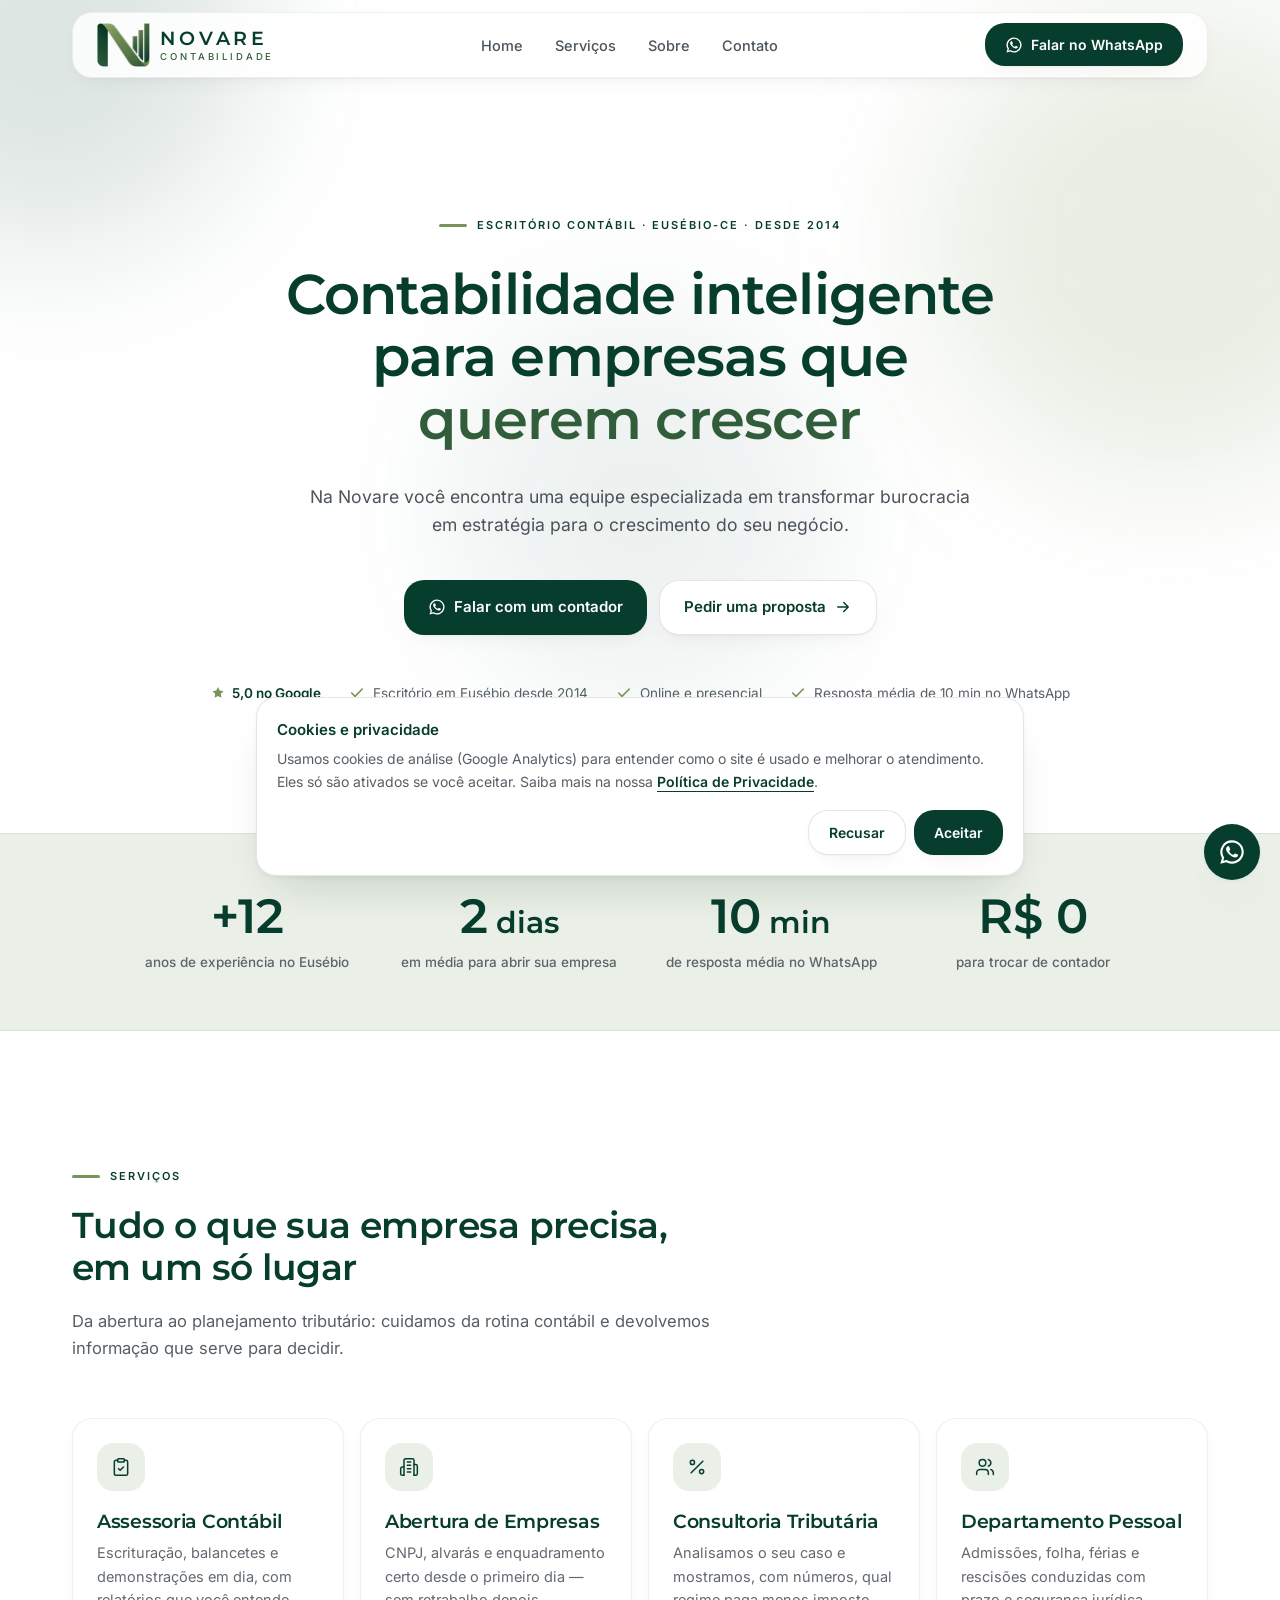
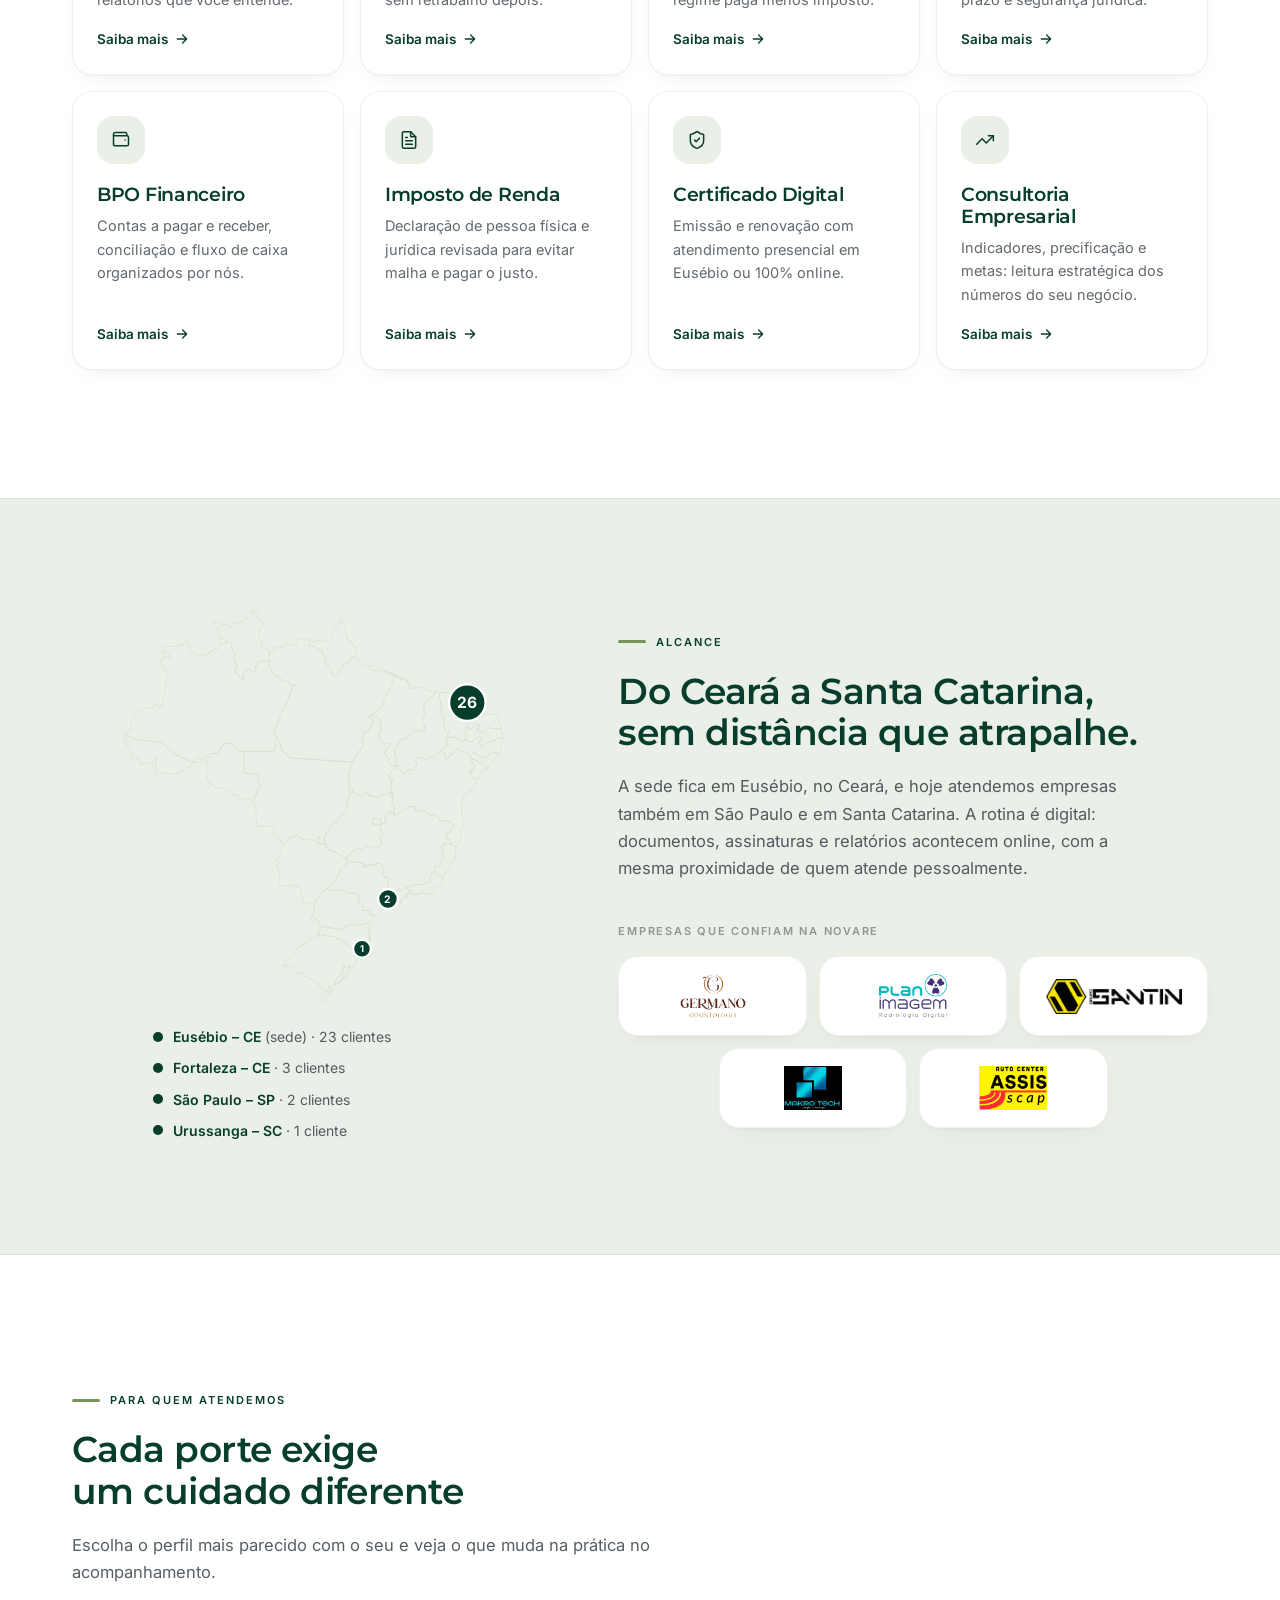
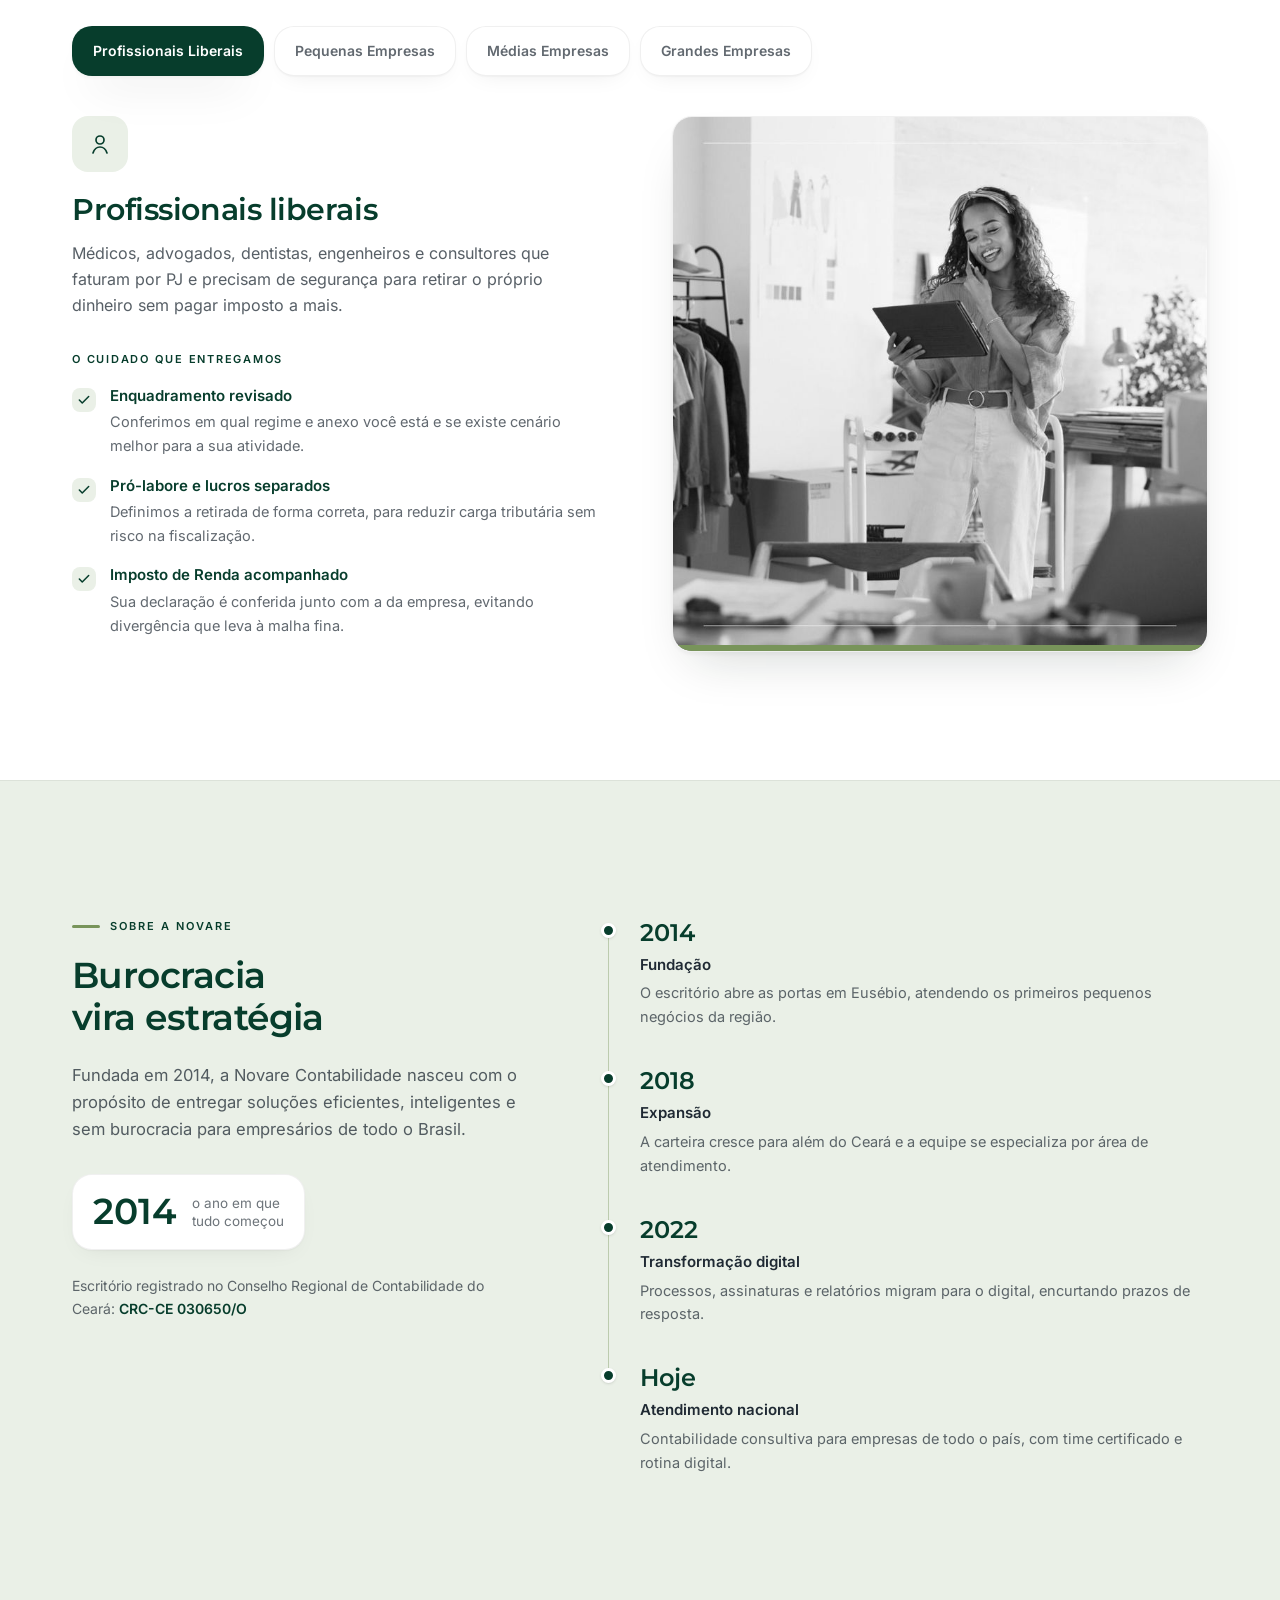
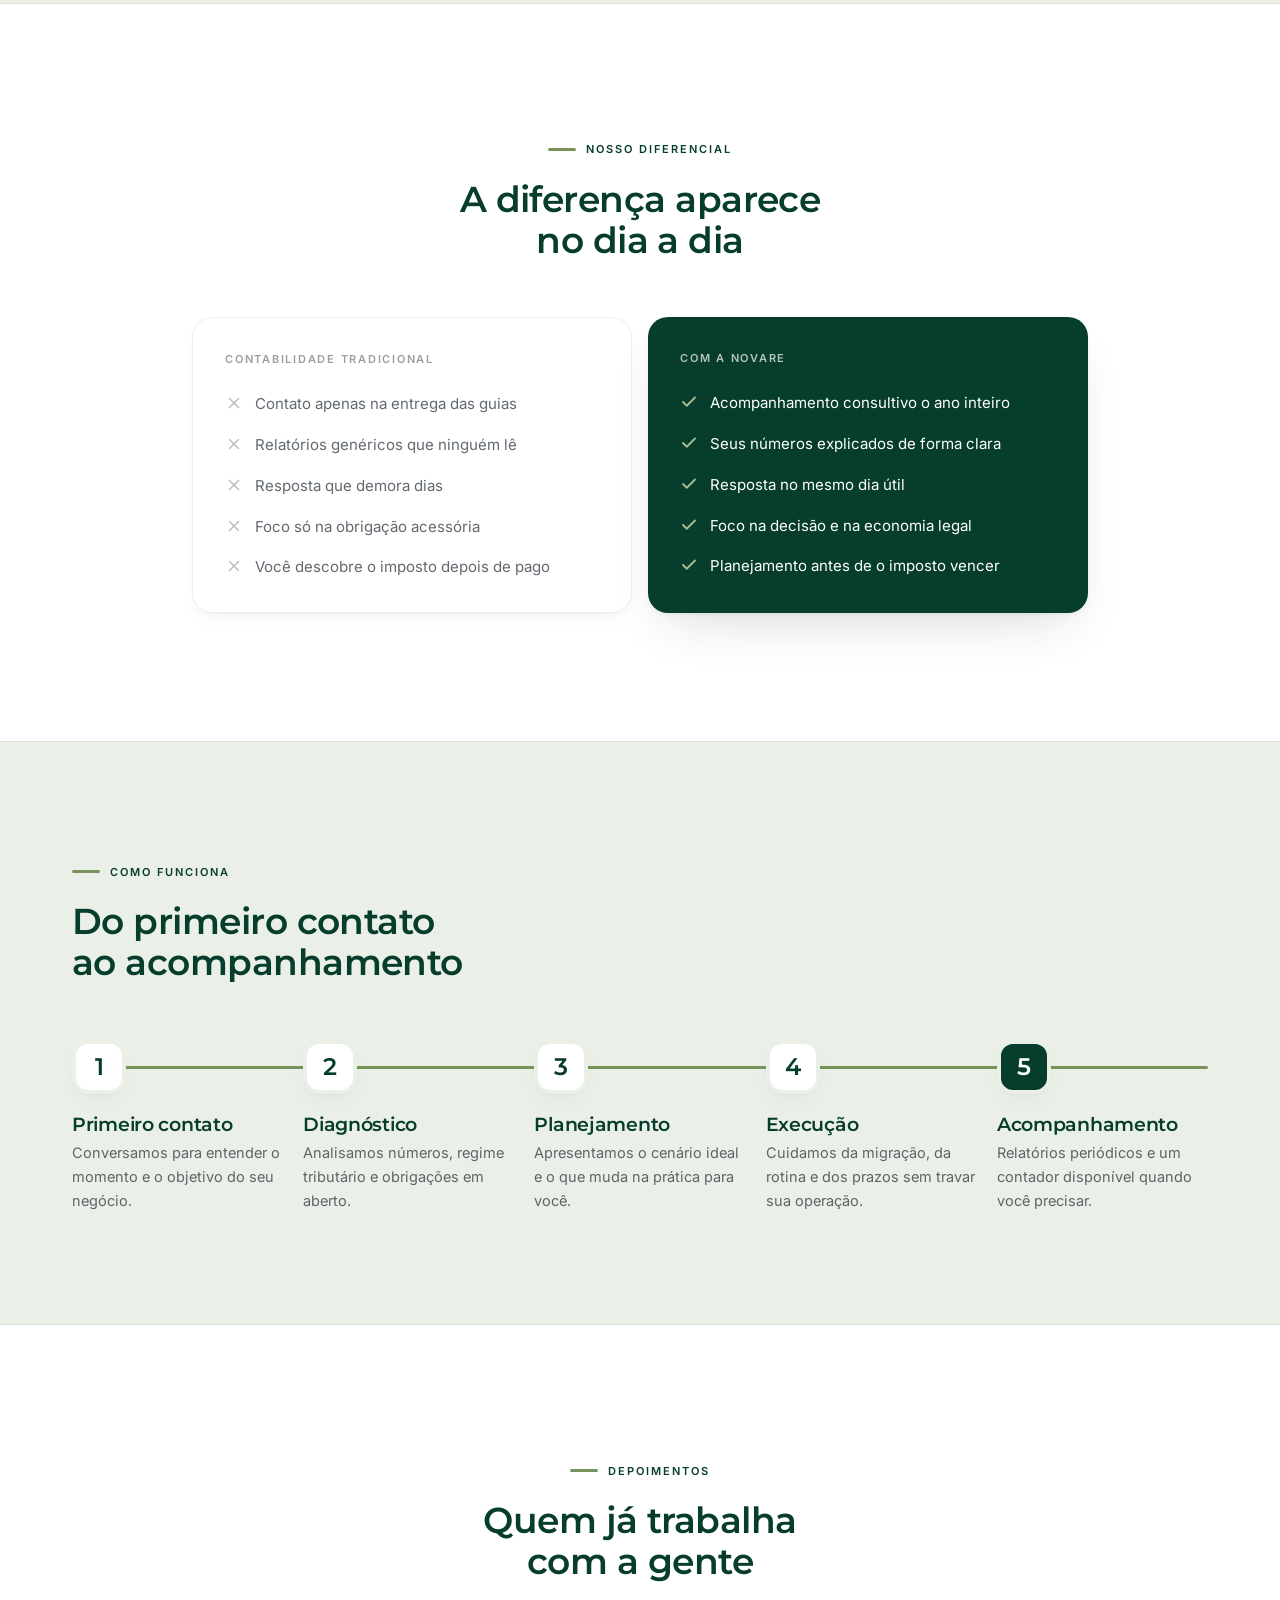
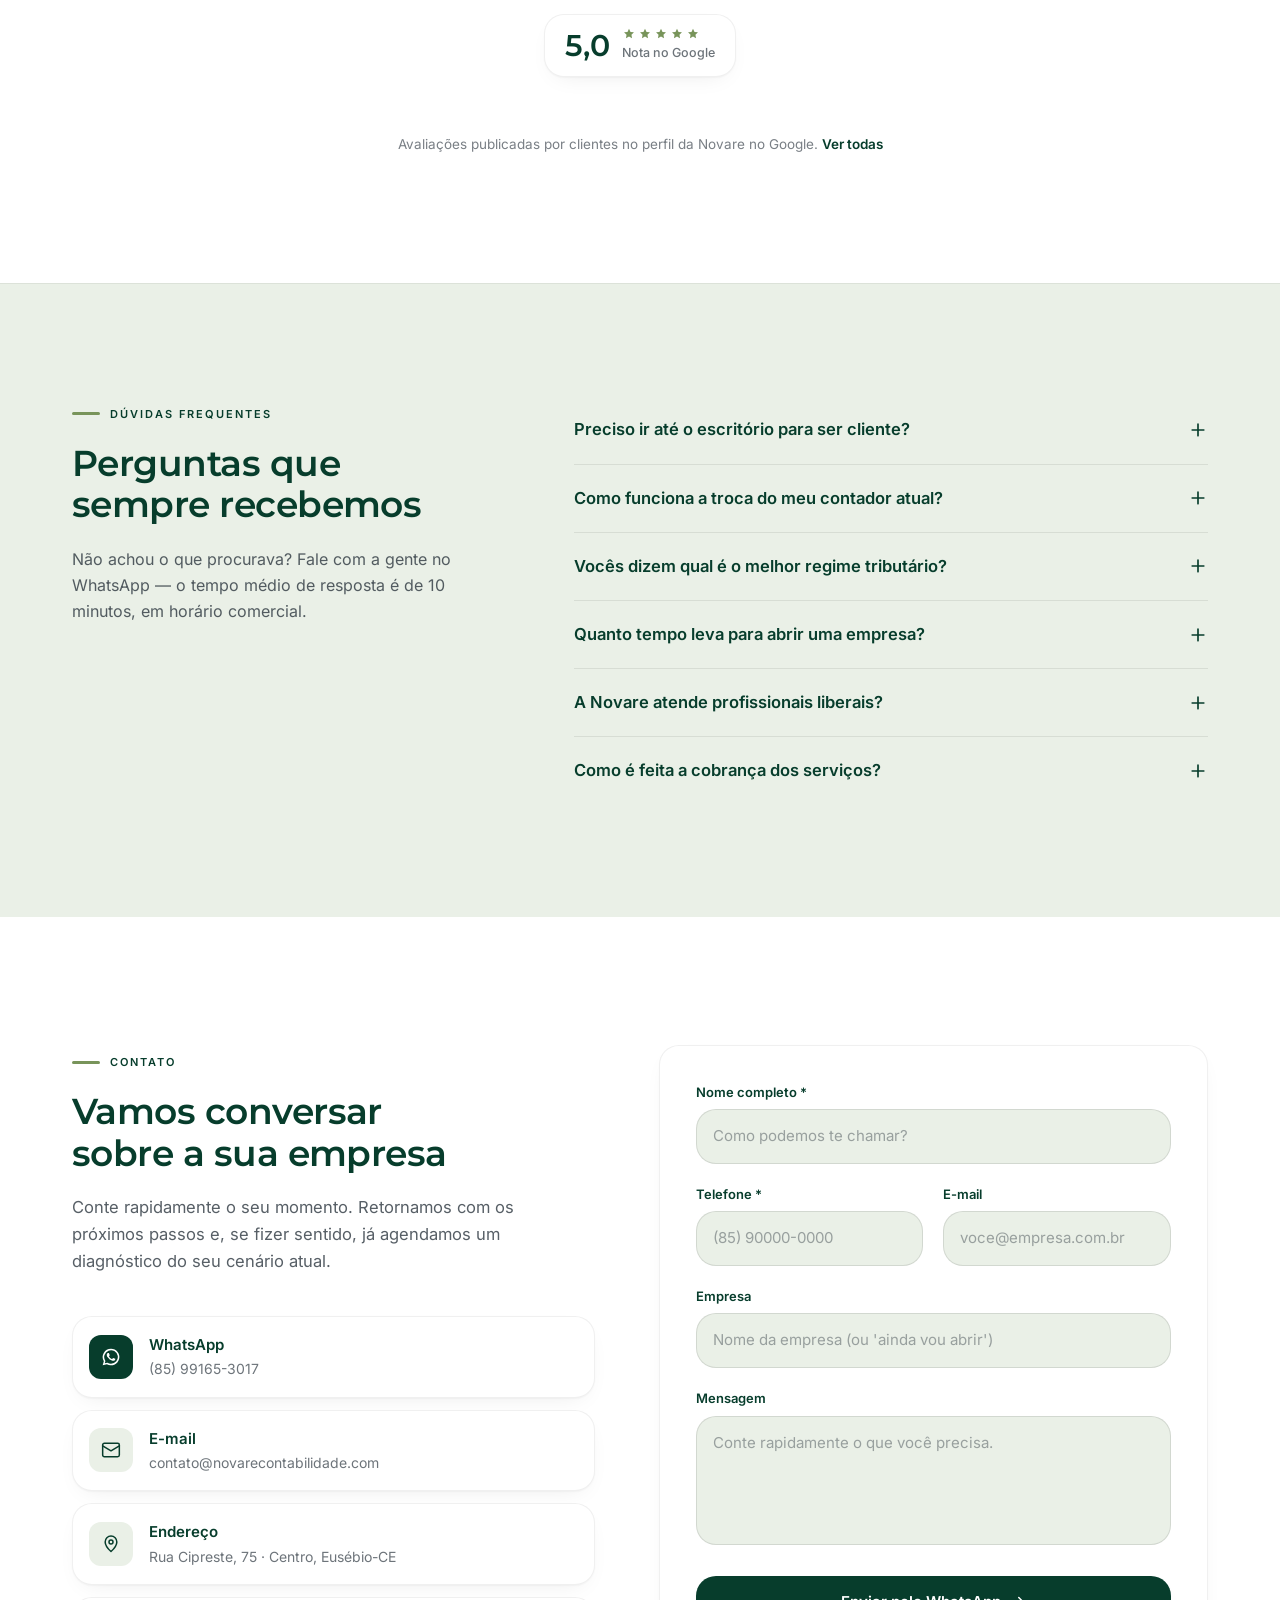
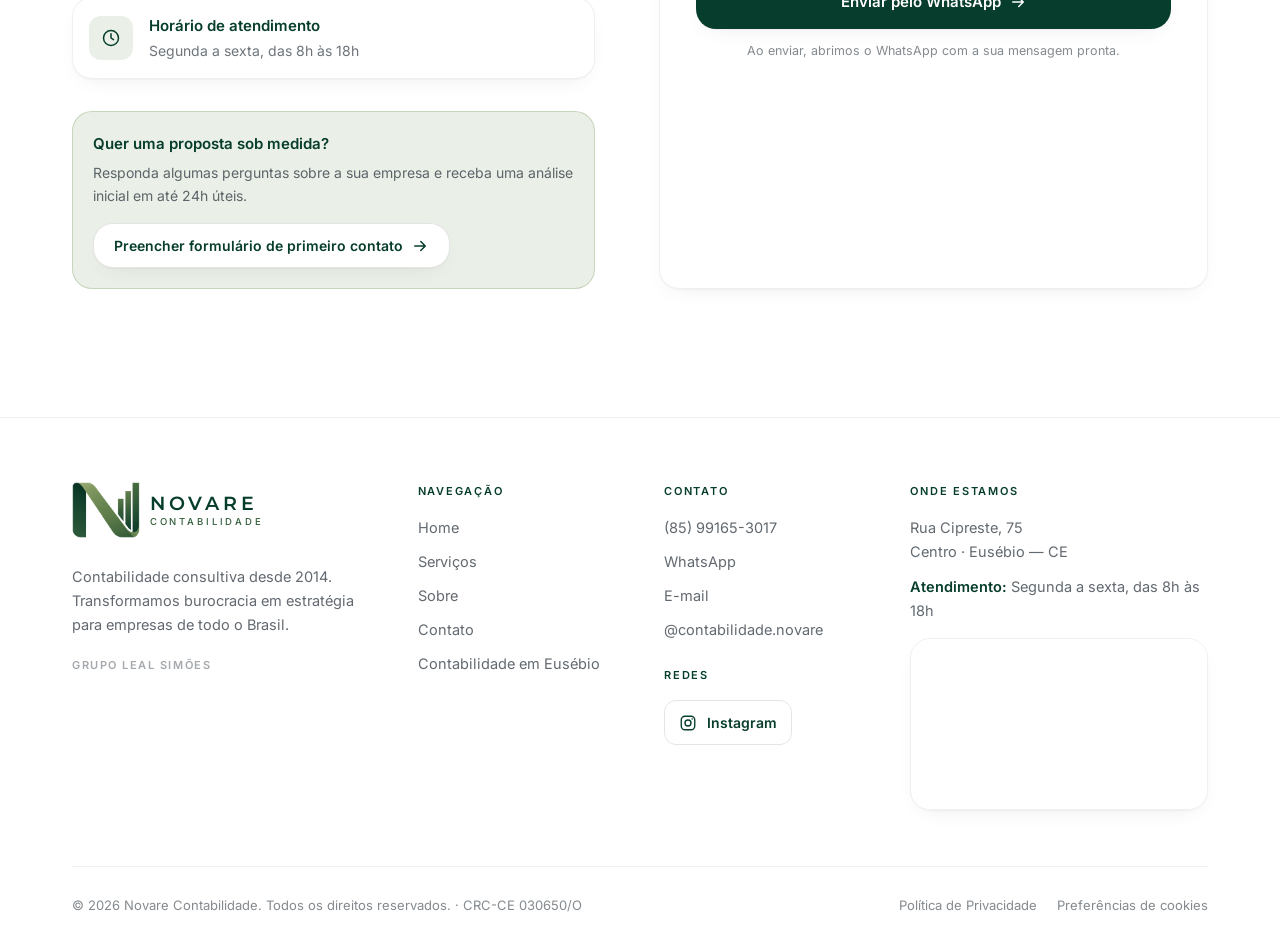
==== commit 56c63c3a: "Usar o símbolo da marca nos tamanhos pequenos (menu, rodapé e ícone) Co-Authored-By: Claude Opus 5.5" ====
--- a/index.html
+++ b/index.html
@@ -1,6 +1,6 @@
-<!DOCTYPE html><html lang="pt-BR"> <head><meta charset="utf-8"><meta name="viewport" content="width=device-width, initial-scale=1"><meta name="theme-color" content="#073D2C"><title>Novare Contabilidade | Contabilidade para empresas que querem crescer</title><meta name="description" content="Contadores em Eusébio-CE com atendimento em todo o Brasil. Abertura de empresas, consultoria tributária, departamento pessoal e assessoria contábil sem burocracia. Fale agora pelo WhatsApp."><link rel="canonical" href="https://www.novarecontabilidade.com/"><meta name="robots" content="index,follow"><meta name="author" content="Novare Contabilidade"><meta property="og:type" content="website"><meta property="og:locale" content="pt_BR"><meta property="og:site_name" content="Novare Contabilidade"><meta property="og:title" content="Novare Contabilidade | Contabilidade inteligente para empresas que querem crescer"><meta property="og:description" content="Transformamos burocracia em estratégia. Contabilidade consultiva em Eusébio-CE, atendendo empresas em todo o Brasil."><meta property="og:url" content="https://www.novarecontabilidade.com/"><meta property="og:image" content="https://www.novarecontabilidade.com/assets/img/logo.png"><meta name="twitter:card" content="summary_large_image"><meta name="twitter:title" content="Novare Contabilidade"><meta name="twitter:description" content="Contabilidade consultiva. Burocracia vira estratégia."><meta name="twitter:image" content="https://www.novarecontabilidade.com/assets/img/logo.png"><link rel="icon" href="/assets/img/logo-nav.png" type="image/png"><link rel="preload" href="/assets/fonts/inter-latin-400-normal.woff2" as="font" type="font/woff2" crossorigin><link rel="preload" href="/assets/fonts/cormorant-garamond-latin-600-normal.woff2" as="font" type="font/woff2" crossorigin><link rel="stylesheet" href="/assets/css/aos.css"><script type="application/ld+json">{"@context":"https://schema.org","@type":"AccountingService","name":"Novare Contabilidade","description":"Contabilidade consultiva para empresas em todo o Brasil.","url":"https://www.novarecontabilidade.com/","logo":"https://www.novarecontabilidade.com/assets/img/logo.png","telephone":"+5585991653017","foundingDate":"2014","priceRange":"$$","address":{"@type":"PostalAddress","streetAddress":"Rua Cipreste, 75","addressLocality":"Eusébio","addressRegion":"CE","postalCode":"61760-490","addressCountry":"BR"},"geo":{"@type":"GeoCoordinates","latitude":-3.8899,"longitude":-38.4517},"areaServed":{"@type":"Country","name":"Brasil"},"openingHoursSpecification":[{"@type":"OpeningHoursSpecification","dayOfWeek":["Monday","Tuesday","Wednesday","Thursday","Friday"],"opens":"08:00","closes":"18:00"}],"sameAs":["https://www.instagram.com/contabilidade.novare"]}</script><link rel="stylesheet" href="/_astro/_modulo_.Cm9TTKDk.css"></head> <body>  <a href="#hero" class="sr-only focus:not-sr-only focus:absolute focus:left-4 focus:top-4 focus:z-[100] focus:rounded-xl2 focus:bg-novare focus:px-5 focus:py-3 focus:text-white">Pular para o conteúdo</a> <!-- =========================================================
+<!DOCTYPE html><html lang="pt-BR"> <head><meta charset="utf-8"><meta name="viewport" content="width=device-width, initial-scale=1"><meta name="theme-color" content="#073D2C"><title>Novare Contabilidade | Contabilidade para empresas que querem crescer</title><meta name="description" content="Contadores em Eusébio-CE com atendimento em todo o Brasil. Abertura de empresas, consultoria tributária, departamento pessoal e assessoria contábil sem burocracia. Fale agora pelo WhatsApp."><link rel="canonical" href="https://www.novarecontabilidade.com/"><meta name="robots" content="index,follow"><meta name="author" content="Novare Contabilidade"><meta property="og:type" content="website"><meta property="og:locale" content="pt_BR"><meta property="og:site_name" content="Novare Contabilidade"><meta property="og:title" content="Novare Contabilidade | Contabilidade inteligente para empresas que querem crescer"><meta property="og:description" content="Transformamos burocracia em estratégia. Contabilidade consultiva em Eusébio-CE, atendendo empresas em todo o Brasil."><meta property="og:url" content="https://www.novarecontabilidade.com/"><meta property="og:image" content="https://www.novarecontabilidade.com/assets/img/logo.png"><meta name="twitter:card" content="summary_large_image"><meta name="twitter:title" content="Novare Contabilidade"><meta name="twitter:description" content="Contabilidade consultiva. Burocracia vira estratégia."><meta name="twitter:image" content="https://www.novarecontabilidade.com/assets/img/logo.png"><link rel="icon" href="/assets/img/favicon.png" type="image/png"><link rel="apple-touch-icon" href="/assets/img/apple-touch-icon.png"><link rel="preload" href="/assets/fonts/inter-latin-400-normal.woff2" as="font" type="font/woff2" crossorigin><link rel="preload" href="/assets/fonts/cormorant-garamond-latin-600-normal.woff2" as="font" type="font/woff2" crossorigin><link rel="stylesheet" href="/assets/css/aos.css"><script type="application/ld+json">{"@context":"https://schema.org","@type":"AccountingService","name":"Novare Contabilidade","description":"Contabilidade consultiva para empresas em todo o Brasil.","url":"https://www.novarecontabilidade.com/","logo":"https://www.novarecontabilidade.com/assets/img/logo.png","telephone":"+5585991653017","foundingDate":"2014","priceRange":"$$","address":{"@type":"PostalAddress","streetAddress":"Rua Cipreste, 75","addressLocality":"Eusébio","addressRegion":"CE","postalCode":"61760-490","addressCountry":"BR"},"geo":{"@type":"GeoCoordinates","latitude":-3.8899,"longitude":-38.4517},"areaServed":{"@type":"Country","name":"Brasil"},"openingHoursSpecification":[{"@type":"OpeningHoursSpecification","dayOfWeek":["Monday","Tuesday","Wednesday","Thursday","Friday"],"opens":"08:00","closes":"18:00"}],"sameAs":["https://www.instagram.com/contabilidade.novare"]}</script><link rel="stylesheet" href="/_astro/_modulo_.CmQKac4O.css"></head> <body>  <a href="#hero" class="sr-only focus:not-sr-only focus:absolute focus:left-4 focus:top-4 focus:z-[100] focus:rounded-xl2 focus:bg-novare focus:px-5 focus:py-3 focus:text-white">Pular para o conteúdo</a> <!-- =========================================================
      NAVBAR — fixa, encolhe ao rolar
-     ========================================================= --><header id="nav" class="fixed inset-x-0 top-0 z-50 transition-all duration-300"> <div class="shell"> <nav class="mt-3 flex items-center justify-between rounded-xl2 border border-black/[.06] bg-white/85 px-4 py-2.5 shadow-soft backdrop-blur-xl transition-all duration-300 sm:px-6" id="navbar" aria-label="Principal"> <a href="/" class="flex items-center gap-2" aria-label="Novare Contabilidade — início"> <img src="/assets/img/logo-nav.png" alt="Novare Contabilidade" id="navLogo" class="h-11 w-auto transition-all duration-300" width="200" height="154"> </a> <ul class="hidden items-center gap-8 lg:flex"> <li><a href="/#hero" class="nav-link text-[14.5px] font-medium text-ink/80 transition hover:text-novare">Home</a></li> <li><a href="/#servicos" class="nav-link text-[14.5px] font-medium text-ink/80 transition hover:text-novare">Serviços</a></li> <li><a href="/#sobre" class="nav-link text-[14.5px] font-medium text-ink/80 transition hover:text-novare">Sobre</a></li> <li><a href="/#contato" class="nav-link text-[14.5px] font-medium text-ink/80 transition hover:text-novare">Contato</a></li> </ul> <div class="flex items-center gap-2"> <a href="https://wa.me/5585991653017?text=Ol%C3%A1!%20Vim%20pelo%20site%20da%20Novare%20e%20quero%20falar%20com%20um%20especialista." target="_blank" rel="noopener" class="btn btn-primary !px-5 !py-2.5 !text-[14px]"> <svg viewBox="0 0 24 24" class="h-[18px] w-[18px]" fill="currentColor" aria-hidden="true"><path d="M12 2a10 10 0 0 0-8.6 15.1L2 22l5.1-1.3A10 10 0 1 0 12 2Zm0 18.2a8.2 8.2 0 0 1-4.2-1.2l-.3-.2-3 .8.8-2.9-.2-.3A8.2 8.2 0 1 1 12 20.2Zm4.5-6.1c-.2-.1-1.5-.7-1.7-.8-.2-.1-.4-.1-.6.1l-.8.9c-.1.2-.3.2-.5.1a6.7 6.7 0 0 1-3.3-2.9c-.1-.2 0-.4.1-.5l.4-.5c.1-.2.2-.3.3-.5v-.5c0-.2-.6-1.5-.8-2-.2-.5-.4-.4-.6-.4h-.5c-.2 0-.5.1-.7.3-.3.3-.9.9-.9 2.1s.9 2.5 1 2.6c.1.2 1.8 2.8 4.4 3.9 1.6.7 2.2.7 3 .6.5-.1 1.5-.6 1.7-1.2.2-.6.2-1.1.2-1.2-.1-.1-.3-.2-.5-.3Z"></path></svg> <span class="hidden sm:inline">Falar no WhatsApp</span><span class="sm:hidden">WhatsApp</span> </a> <button id="menuBtn" class="rounded-xl2 border border-black/10 p-2.5 lg:hidden" aria-label="Abrir menu" aria-expanded="false" aria-controls="mobileMenu"> <svg viewBox="0 0 24 24" class="h-5 w-5" fill="none" stroke="currentColor" stroke-width="2" stroke-linecap="round"><path d="M4 7h16M4 12h16M4 17h16"></path></svg> </button> </div> </nav> <!-- Menu mobile --> <div id="mobileMenu" class="mt-2 hidden overflow-hidden rounded-xl2 border border-black/[.06] bg-white/95 shadow-lift backdrop-blur-xl lg:hidden"> <a href="/#hero" class="block border-b border-black/5 px-6 py-4 font-medium">Home</a> <a href="/#servicos" class="block border-b border-black/5 px-6 py-4 font-medium">Serviços</a> <a href="/#sobre" class="block border-b border-black/5 px-6 py-4 font-medium">Sobre</a> <a href="/#contato" class="block px-6 py-4 font-medium">Contato</a> </div> </div> </header> <main> <!-- =========================================================
+     ========================================================= --><header id="nav" class="fixed inset-x-0 top-0 z-50 transition-all duration-300"> <div class="shell"> <nav class="mt-3 flex items-center justify-between rounded-xl2 border border-black/[.06] bg-white/85 px-4 py-2.5 shadow-soft backdrop-blur-xl transition-all duration-300 sm:px-6" id="navbar" aria-label="Principal"> <a href="/" class="flex items-center gap-2" aria-label="Novare Contabilidade — início"> <span class="inline-flex items-center gap-2.5"> <img src="/assets/img/simbolo.png" alt="Novare Contabilidade" id="navLogo" class="h-11 w-auto transition-all duration-300" width="213" height="176"> <span class="flex-col leading-none hidden sm:flex" aria-hidden="true"> <span class="font-display text-[19px] font-semibold uppercase tracking-[.2em] text-novare-900">Novare</span> <span class="mt-1 text-[9.5px] font-medium uppercase tracking-[.3em] text-novare-700">Contabilidade</span> </span> </span> </a> <ul class="hidden items-center gap-8 lg:flex"> <li><a href="/#hero" class="nav-link text-[14.5px] font-medium text-ink/80 transition hover:text-novare">Home</a></li> <li><a href="/#servicos" class="nav-link text-[14.5px] font-medium text-ink/80 transition hover:text-novare">Serviços</a></li> <li><a href="/#sobre" class="nav-link text-[14.5px] font-medium text-ink/80 transition hover:text-novare">Sobre</a></li> <li><a href="/#contato" class="nav-link text-[14.5px] font-medium text-ink/80 transition hover:text-novare">Contato</a></li> </ul> <div class="flex items-center gap-2"> <a href="https://wa.me/5585991653017?text=Ol%C3%A1!%20Vim%20pelo%20site%20da%20Novare%20e%20quero%20falar%20com%20um%20especialista." target="_blank" rel="noopener" class="btn btn-primary !px-5 !py-2.5 !text-[14px]"> <svg viewBox="0 0 24 24" class="h-[18px] w-[18px]" fill="currentColor" aria-hidden="true"><path d="M12 2a10 10 0 0 0-8.6 15.1L2 22l5.1-1.3A10 10 0 1 0 12 2Zm0 18.2a8.2 8.2 0 0 1-4.2-1.2l-.3-.2-3 .8.8-2.9-.2-.3A8.2 8.2 0 1 1 12 20.2Zm4.5-6.1c-.2-.1-1.5-.7-1.7-.8-.2-.1-.4-.1-.6.1l-.8.9c-.1.2-.3.2-.5.1a6.7 6.7 0 0 1-3.3-2.9c-.1-.2 0-.4.1-.5l.4-.5c.1-.2.2-.3.3-.5v-.5c0-.2-.6-1.5-.8-2-.2-.5-.4-.4-.6-.4h-.5c-.2 0-.5.1-.7.3-.3.3-.9.9-.9 2.1s.9 2.5 1 2.6c.1.2 1.8 2.8 4.4 3.9 1.6.7 2.2.7 3 .6.5-.1 1.5-.6 1.7-1.2.2-.6.2-1.1.2-1.2-.1-.1-.3-.2-.5-.3Z"></path></svg> <span class="hidden sm:inline">Falar no WhatsApp</span><span class="sm:hidden">WhatsApp</span> </a> <button id="menuBtn" class="rounded-xl2 border border-black/10 p-2.5 lg:hidden" aria-label="Abrir menu" aria-expanded="false" aria-controls="mobileMenu"> <svg viewBox="0 0 24 24" class="h-5 w-5" fill="none" stroke="currentColor" stroke-width="2" stroke-linecap="round"><path d="M4 7h16M4 12h16M4 17h16"></path></svg> </button> </div> </nav> <!-- Menu mobile --> <div id="mobileMenu" class="mt-2 hidden overflow-hidden rounded-xl2 border border-black/[.06] bg-white/95 shadow-lift backdrop-blur-xl lg:hidden"> <a href="/#hero" class="block border-b border-black/5 px-6 py-4 font-medium">Home</a> <a href="/#servicos" class="block border-b border-black/5 px-6 py-4 font-medium">Serviços</a> <a href="/#sobre" class="block border-b border-black/5 px-6 py-4 font-medium">Sobre</a> <a href="/#contato" class="block px-6 py-4 font-medium">Contato</a> </div> </div> </header> <main> <!-- =========================================================
      HERO
      ========================================================= --><section id="hero" class="relative overflow-hidden pb-24 pt-36 sm:pt-44 lg:pb-32 lg:pt-52"> <!-- brumas de fundo --> <div class="aura -left-40 top-[-8rem] h-[26rem] w-[26rem]" style="background:rgba(7,61,44,.13)"></div> <div class="aura right-[-8rem] top-10 h-[30rem] w-[30rem]" style="background:rgba(120,148,90,.16)"></div> <div class="aura left-1/2 top-[22rem] h-[24rem] w-[24rem] -translate-x-1/2" style="background:rgba(7,61,44,.07)"></div> <div class="shell relative"> <div class="mx-auto max-w-4xl text-center"> <span class="eyebrow" data-hero="1">Escritório contábil · Eusébio-CE · Desde 2014</span> <h1 class="mt-7 text-[2.15rem] font-semibold sm:text-5xl lg:text-[3.5rem]" data-hero="2">
 Contabilidade inteligente<br class="hidden sm:block">
@@ -70,7 +70,7 @@
 Enviar pelo WhatsApp
 <svg viewBox="0 0 24 24" class="h-[18px] w-[18px]" fill="none" stroke="currentColor" stroke-width="2" stroke-linecap="round" stroke-linejoin="round" aria-hidden="true"><path d="M5 12h14M13 6l6 6-6 6"></path></svg> </button> <p class="mt-3 text-center text-[12.5px] text-ink/55">Ao enviar, abrimos o WhatsApp com a sua mensagem pronta.</p> </form> </div> </div> </div> </section> </main> <!-- =========================================================
      RODAPÉ
-     ========================================================= --><footer class="border-t border-black/[.06] bg-white pt-16"> <div class="shell"> <div class="grid gap-12 pb-14 lg:grid-cols-[1.2fr_.8fr_.8fr_1.2fr]"> <div> <img src="/assets/img/logo.png" alt="Novare Contabilidade" class="h-16 w-auto" width="460" height="355" loading="lazy"> <p class="mt-5 max-w-xs text-[14.5px] leading-relaxed text-ink/70">
+     ========================================================= --><footer class="border-t border-black/[.06] bg-white pt-16"> <div class="shell"> <div class="grid gap-12 pb-14 lg:grid-cols-[1.2fr_.8fr_.8fr_1.2fr]"> <div> <span class="inline-flex items-center gap-2.5"> <img src="/assets/img/simbolo.png" alt class="h-14 w-auto transition-all duration-300" width="213" height="176"> <span class="flex-col leading-none flex"> <span class="font-display text-[19px] font-semibold uppercase tracking-[.2em] text-novare-900">Novare</span> <span class="mt-1 text-[9.5px] font-medium uppercase tracking-[.3em] text-novare-700">Contabilidade</span> </span> </span> <p class="mt-5 max-w-xs text-[14.5px] leading-relaxed text-ink/70">
 Contabilidade consultiva desde 2014. Transformamos burocracia em estratégia para
           empresas de todo o Brasil.
 </p> <p class="mt-5 text-[11px] font-semibold uppercase tracking-[.14em] text-ink/40">Grupo Leal Simões</p> </div> <nav aria-label="Rodapé — navegação"> <p class="text-[11px] font-semibold uppercase tracking-[.16em] text-novare">Navegação</p> <ul class="mt-4 space-y-2.5 text-[14.5px] text-ink/70"> <li><a class="transition hover:text-novare" href="/#hero">Home</a></li> <li><a class="transition hover:text-novare" href="/#servicos">Serviços</a></li> <li><a class="transition hover:text-novare" href="/#sobre">Sobre</a></li> <li><a class="transition hover:text-novare" href="/#contato">Contato</a></li> <li><a class="transition hover:text-novare" href="/contabilidade-em-eusebio">Contabilidade em Eusébio</a></li> </ul> </nav> <div> <p class="text-[11px] font-semibold uppercase tracking-[.16em] text-novare">Contato</p> <ul class="mt-4 space-y-2.5 text-[14.5px] text-ink/70"> <li><a class="transition hover:text-novare" href="tel:+5585991653017">(85) 99165-3017</a></li> <li><a class="transition hover:text-novare" href="https://wa.me/5585991653017" target="_blank" rel="noopener">WhatsApp</a></li> <li><a class="transition hover:text-novare" href="mailto:contato@novarecontabilidade.com">E-mail</a></li> <li><a class="transition hover:text-novare" href="https://www.instagram.com/contabilidade.novare" target="_blank" rel="noopener">@contabilidade.novare</a></li> </ul> <p class="mt-6 text-[11px] font-semibold uppercase tracking-[.16em] text-novare">Redes</p> <ul class="mt-4 flex flex-wrap gap-2.5"> <li> <a href="https://www.instagram.com/contabilidade.novare" target="_blank" rel="noopener" aria-label="Instagram @contabilidade.novare" class="inline-flex items-center gap-2.5 rounded-xl border border-black/10 px-3.5 py-2.5 text-[14px] font-semibold text-novare transition hover:-translate-y-0.5 hover:border-novare/30 hover:bg-olive-50"> <svg viewBox="0 0 24 24" class="h-[18px] w-[18px]" fill="none" stroke="currentColor" stroke-width="1.8" aria-hidden="true"><rect x="3" y="3" width="18" height="18" rx="5"></rect><circle cx="12" cy="12" r="4"></circle><circle cx="17.5" cy="6.5" r="1" fill="currentColor" stroke="none"></circle></svg>
--- a/_astro/_modulo_.CmQKac4O.css
+++ b/_astro/_modulo_.CmQKac4O.css
@@ -0,0 +1 @@
+@font-face{font-family:Inter;font-style:normal;font-weight:400;font-display:swap;src:url(/assets/fonts/inter-latin-400-normal.woff2) format("woff2")}@font-face{font-family:Inter;font-style:normal;font-weight:500;font-display:swap;src:url(/assets/fonts/inter-latin-500-normal.woff2) format("woff2")}@font-face{font-family:Inter;font-style:normal;font-weight:600;font-display:swap;src:url(/assets/fonts/inter-latin-600-normal.woff2) format("woff2")}@font-face{font-family:Inter;font-style:normal;font-weight:700;font-display:swap;src:url(/assets/fonts/inter-latin-700-normal.woff2) format("woff2")}@font-face{font-family:Montserrat;font-style:normal;font-weight:500;font-display:swap;src:url(/assets/fonts/montserrat-latin-500-normal.woff2) format("woff2")}@font-face{font-family:Montserrat;font-style:normal;font-weight:600;font-display:swap;src:url(/assets/fonts/montserrat-latin-600-normal.woff2) format("woff2")}@font-face{font-family:Montserrat;font-style:normal;font-weight:700;font-display:swap;src:url(/assets/fonts/montserrat-latin-700-normal.woff2) format("woff2")}*,:before,:after{--tw-border-spacing-x: 0;--tw-border-spacing-y: 0;--tw-translate-x: 0;--tw-translate-y: 0;--tw-rotate: 0;--tw-skew-x: 0;--tw-skew-y: 0;--tw-scale-x: 1;--tw-scale-y: 1;--tw-pan-x: ;--tw-pan-y: ;--tw-pinch-zoom: ;--tw-scroll-snap-strictness: proximity;--tw-gradient-from-position: ;--tw-gradient-via-position: ;--tw-gradient-to-position: ;--tw-ordinal: ;--tw-slashed-zero: ;--tw-numeric-figure: ;--tw-numeric-spacing: ;--tw-numeric-fraction: ;--tw-ring-inset: ;--tw-ring-offset-width: 0px;--tw-ring-offset-color: #fff;--tw-ring-color: rgb(59 130 246 / .5);--tw-ring-offset-shadow: 0 0 #0000;--tw-ring-shadow: 0 0 #0000;--tw-shadow: 0 0 #0000;--tw-shadow-colored: 0 0 #0000;--tw-blur: ;--tw-brightness: ;--tw-contrast: ;--tw-grayscale: ;--tw-hue-rotate: ;--tw-invert: ;--tw-saturate: ;--tw-sepia: ;--tw-drop-shadow: ;--tw-backdrop-blur: ;--tw-backdrop-brightness: ;--tw-backdrop-contrast: ;--tw-backdrop-grayscale: ;--tw-backdrop-hue-rotate: ;--tw-backdrop-invert: ;--tw-backdrop-opacity: ;--tw-backdrop-saturate: ;--tw-backdrop-sepia: ;--tw-contain-size: ;--tw-contain-layout: ;--tw-contain-paint: ;--tw-contain-style: }::backdrop{--tw-border-spacing-x: 0;--tw-border-spacing-y: 0;--tw-translate-x: 0;--tw-translate-y: 0;--tw-rotate: 0;--tw-skew-x: 0;--tw-skew-y: 0;--tw-scale-x: 1;--tw-scale-y: 1;--tw-pan-x: ;--tw-pan-y: ;--tw-pinch-zoom: ;--tw-scroll-snap-strictness: proximity;--tw-gradient-from-position: ;--tw-gradient-via-position: ;--tw-gradient-to-position: ;--tw-ordinal: ;--tw-slashed-zero: ;--tw-numeric-figure: ;--tw-numeric-spacing: ;--tw-numeric-fraction: ;--tw-ring-inset: ;--tw-ring-offset-width: 0px;--tw-ring-offset-color: #fff;--tw-ring-color: rgb(59 130 246 / .5);--tw-ring-offset-shadow: 0 0 #0000;--tw-ring-shadow: 0 0 #0000;--tw-shadow: 0 0 #0000;--tw-shadow-colored: 0 0 #0000;--tw-blur: ;--tw-brightness: ;--tw-contrast: ;--tw-grayscale: ;--tw-hue-rotate: ;--tw-invert: ;--tw-saturate: ;--tw-sepia: ;--tw-drop-shadow: ;--tw-backdrop-blur: ;--tw-backdrop-brightness: ;--tw-backdrop-contrast: ;--tw-backdrop-grayscale: ;--tw-backdrop-hue-rotate: ;--tw-backdrop-invert: ;--tw-backdrop-opacity: ;--tw-backdrop-saturate: ;--tw-backdrop-sepia: ;--tw-contain-size: ;--tw-contain-layout: ;--tw-contain-paint: ;--tw-contain-style: }*,:before,:after{box-sizing:border-box;border-width:0;border-style:solid;border-color:#e5e7eb}:before,:after{--tw-content: ""}html,:host{line-height:1.5;-webkit-text-size-adjust:100%;-moz-tab-size:4;-o-tab-size:4;tab-size:4;font-family:Inter,system-ui,-apple-system,Segoe UI,sans-serif;font-feature-settings:normal;font-variation-settings:normal;-webkit-tap-highlight-color:transparent}body{margin:0;line-height:inherit}hr{height:0;color:inherit;border-top-width:1px}abbr:where([title]){-webkit-text-decoration:underline dotted;text-decoration:underline dotted}h1,h2,h3,h4,h5,h6{font-size:inherit;font-weight:inherit}a{color:inherit;text-decoration:inherit}b,strong{font-weight:bolder}code,kbd,samp,pre{font-family:ui-monospace,SFMono-Regular,Menlo,Monaco,Consolas,Liberation Mono,Courier New,monospace;font-feature-settings:normal;font-variation-settings:normal;font-size:1em}small{font-size:80%}sub,sup{font-size:75%;line-height:0;position:relative;vertical-align:baseline}sub{bottom:-.25em}sup{top:-.5em}table{text-indent:0;border-color:inherit;border-collapse:collapse}button,input,optgroup,select,textarea{font-family:inherit;font-feature-settings:inherit;font-variation-settings:inherit;font-size:100%;font-weight:inherit;line-height:inherit;letter-spacing:inherit;color:inherit;margin:0;padding:0}button,select{text-transform:none}button,input:where([type=button]),input:where([type=reset]),input:where([type=submit]){-webkit-appearance:button;background-color:transparent;background-image:none}:-moz-focusring{outline:auto}:-moz-ui-invalid{box-shadow:none}progress{vertical-align:baseline}::-webkit-inner-spin-button,::-webkit-outer-spin-button{height:auto}[type=search]{-webkit-appearance:textfield;outline-offset:-2px}::-webkit-search-decoration{-webkit-appearance:none}::-webkit-file-upload-button{-webkit-appearance:button;font:inherit}summary{display:list-item}blockquote,dl,dd,h1,h2,h3,h4,h5,h6,hr,figure,p,pre{margin:0}fieldset{margin:0;padding:0}legend{padding:0}ol,ul,menu{list-style:none;margin:0;padding:0}dialog{padding:0}textarea{resize:vertical}input::-moz-placeholder,textarea::-moz-placeholder{opacity:1;color:#9ca3af}input::placeholder,textarea::placeholder{opacity:1;color:#9ca3af}button,[role=button]{cursor:pointer}:disabled{cursor:default}img,svg,video,canvas,audio,iframe,embed,object{display:block;vertical-align:middle}img,video{max-width:100%;height:auto}[hidden]:where(:not([hidden=until-found])){display:none}html{scroll-behavior:smooth;-webkit-text-size-adjust:100%}html,body{overflow-x:hidden;max-width:100%}body{--tw-bg-opacity: 1;background-color:rgb(255 255 255 / var(--tw-bg-opacity, 1));font-family:Inter,system-ui,-apple-system,Segoe UI,sans-serif;--tw-text-opacity: 1;color:rgb(31 41 51 / var(--tw-text-opacity, 1));-webkit-font-smoothing:antialiased;-moz-osx-font-smoothing:grayscale;font-size:16px;line-height:1.65}h1,h2,h3{font-family:Montserrat,Inter,system-ui,sans-serif;font-weight:600;--tw-text-opacity: 1;color:rgb(7 61 44 / var(--tw-text-opacity, 1));line-height:1.15;letter-spacing:-.015em}:focus-visible{outline:2px solid #073D2C;outline-offset:3px;border-radius:6px}::-moz-selection{background:#073d2c;color:#fff}::selection{background:#073d2c;color:#fff}.shell{margin-left:auto;margin-right:auto;width:100%;max-width:1200px;padding-left:1.5rem;padding-right:1.5rem}@media(min-width:640px){.shell{padding-left:2rem;padding-right:2rem}}.eyebrow{display:inline-flex;align-items:center;gap:.625rem;font-size:11px;font-weight:600;text-transform:uppercase;letter-spacing:.18em;--tw-text-opacity: 1;color:rgb(7 61 44 / var(--tw-text-opacity, 1))}.eyebrow:before{content:"";display:block;height:3px;width:1.75rem;border-radius:9999px;background:#78945a}.btn{display:inline-flex;align-items:center;justify-content:center;gap:.5rem;border-radius:20px;padding:.875rem 1.5rem;font-size:15px;font-weight:600;transition-property:all;transition-timing-function:cubic-bezier(.4,0,.2,1);transition-duration:.3s;will-change:transform}.btn-primary{--tw-text-opacity: 1;color:rgb(255 255 255 / var(--tw-text-opacity, 1));--tw-shadow: 0 1px 2px rgba(16,32,24,.04), 0 8px 24px -12px rgba(16,32,24,.1);--tw-shadow-colored: 0 1px 2px var(--tw-shadow-color), 0 8px 24px -12px var(--tw-shadow-color);box-shadow:var(--tw-ring-offset-shadow, 0 0 #0000),var(--tw-ring-shadow, 0 0 #0000),var(--tw-shadow)}.btn-primary:hover{--tw-translate-y: -.125rem;transform:translate(var(--tw-translate-x),var(--tw-translate-y)) rotate(var(--tw-rotate)) skew(var(--tw-skew-x)) skewY(var(--tw-skew-y)) scaleX(var(--tw-scale-x)) scaleY(var(--tw-scale-y));--tw-shadow: 0 2px 4px rgba(16,32,24,.05), 0 24px 48px -20px rgba(16,32,24,.18);--tw-shadow-colored: 0 2px 4px var(--tw-shadow-color), 0 24px 48px -20px var(--tw-shadow-color);box-shadow:var(--tw-ring-offset-shadow, 0 0 #0000),var(--tw-ring-shadow, 0 0 #0000),var(--tw-shadow)}.btn-primary{background:#073d2c}.btn-primary:hover{background:#315d3b}.btn-ghost{border-width:1px;border-color:#0000001a;--tw-bg-opacity: 1;background-color:rgb(255 255 255 / var(--tw-bg-opacity, 1));--tw-text-opacity: 1;color:rgb(7 61 44 / var(--tw-text-opacity, 1));--tw-shadow: 0 1px 2px rgba(16,32,24,.04), 0 8px 24px -12px rgba(16,32,24,.1);--tw-shadow-colored: 0 1px 2px var(--tw-shadow-color), 0 8px 24px -12px var(--tw-shadow-color);box-shadow:var(--tw-ring-offset-shadow, 0 0 #0000),var(--tw-ring-shadow, 0 0 #0000),var(--tw-shadow)}.btn-ghost:hover{--tw-translate-y: -.125rem;transform:translate(var(--tw-translate-x),var(--tw-translate-y)) rotate(var(--tw-rotate)) skew(var(--tw-skew-x)) skewY(var(--tw-skew-y)) scaleX(var(--tw-scale-x)) scaleY(var(--tw-scale-y));border-color:#073d2c40;--tw-bg-opacity: 1;background-color:rgb(234 240 231 / var(--tw-bg-opacity, 1))}.card{border-radius:20px;border-width:1px;border-color:#0000000f;--tw-bg-opacity: 1;background-color:rgb(255 255 255 / var(--tw-bg-opacity, 1));--tw-shadow: 0 1px 2px rgba(16,32,24,.04), 0 8px 24px -12px rgba(16,32,24,.1);--tw-shadow-colored: 0 1px 2px var(--tw-shadow-color), 0 8px 24px -12px var(--tw-shadow-color);box-shadow:var(--tw-ring-offset-shadow, 0 0 #0000),var(--tw-ring-shadow, 0 0 #0000),var(--tw-shadow);transition-property:all;transition-timing-function:cubic-bezier(.4,0,.2,1);transition-duration:.3s}.card-hover:hover{--tw-translate-y: -.25rem;transform:translate(var(--tw-translate-x),var(--tw-translate-y)) rotate(var(--tw-rotate)) skew(var(--tw-skew-x)) skewY(var(--tw-skew-y)) scaleX(var(--tw-scale-x)) scaleY(var(--tw-scale-y));border-color:#78945a4d;--tw-shadow: 0 2px 4px rgba(16,32,24,.05), 0 24px 48px -20px rgba(16,32,24,.18);--tw-shadow-colored: 0 2px 4px var(--tw-shadow-color), 0 24px 48px -20px var(--tw-shadow-color);box-shadow:var(--tw-ring-offset-shadow, 0 0 #0000),var(--tw-ring-shadow, 0 0 #0000),var(--tw-shadow)}.field{width:100%;border-radius:20px;border-width:1px;border-color:#0000001a;--tw-bg-opacity: 1;background-color:rgb(234 240 231 / var(--tw-bg-opacity, 1));padding:.875rem 1rem;font-size:15px;--tw-text-opacity: 1;color:rgb(31 41 51 / var(--tw-text-opacity, 1));transition-property:all;transition-timing-function:cubic-bezier(.4,0,.2,1);transition-duration:.2s}.field::-moz-placeholder{color:#1f293366}.field::placeholder{color:#1f293366}.field:focus{border-color:#073d2c66;--tw-bg-opacity: 1;background-color:rgb(255 255 255 / var(--tw-bg-opacity, 1));outline:2px solid transparent;outline-offset:2px;--tw-ring-offset-shadow: var(--tw-ring-inset) 0 0 0 var(--tw-ring-offset-width) var(--tw-ring-offset-color);--tw-ring-shadow: var(--tw-ring-inset) 0 0 0 calc(4px + var(--tw-ring-offset-width)) var(--tw-ring-color);box-shadow:var(--tw-ring-offset-shadow),var(--tw-ring-shadow),var(--tw-shadow, 0 0 #0000);--tw-ring-color: rgb(7 61 44 / .1)}.label{margin-bottom:.375rem;display:block;font-size:13px;font-weight:600;--tw-text-opacity: 1;color:rgb(7 61 44 / var(--tw-text-opacity, 1))}.faq-btn{display:flex;width:100%;align-items:center;justify-content:space-between;gap:1.5rem;padding-top:1.25rem;padding-bottom:1.25rem;text-align:left}.faq-panel{display:grid;grid-template-rows:0fr;transition-property:all;transition-timing-function:cubic-bezier(.4,0,.2,1);transition-duration:.3s;transition-timing-function:cubic-bezier(0,0,.2,1)}.faq-panel>div{overflow:hidden}.faq-item.is-open .faq-panel{grid-template-rows:1fr}.faq-item.is-open .faq-chevron{transform:rotate(45deg)}.tab-btn{border-radius:20px;border-width:1px;border-color:#0000000f;--tw-bg-opacity: 1;background-color:rgb(255 255 255 / var(--tw-bg-opacity, 1));padding:.75rem 1.25rem;font-size:14px;font-weight:600;color:#1f2933b3;--tw-shadow: 0 1px 2px rgba(16,32,24,.04), 0 8px 24px -12px rgba(16,32,24,.1);--tw-shadow-colored: 0 1px 2px var(--tw-shadow-color), 0 8px 24px -12px var(--tw-shadow-color);box-shadow:var(--tw-ring-offset-shadow, 0 0 #0000),var(--tw-ring-shadow, 0 0 #0000),var(--tw-shadow);transition-property:all;transition-timing-function:cubic-bezier(.4,0,.2,1);transition-duration:.3s}.tab-btn[aria-selected=true]{border-color:transparent;--tw-text-opacity: 1;color:rgb(255 255 255 / var(--tw-text-opacity, 1));--tw-shadow: 0 2px 4px rgba(16,32,24,.05), 0 24px 48px -20px rgba(16,32,24,.18);--tw-shadow-colored: 0 2px 4px var(--tw-shadow-color), 0 24px 48px -20px var(--tw-shadow-color);box-shadow:var(--tw-ring-offset-shadow, 0 0 #0000),var(--tw-ring-shadow, 0 0 #0000),var(--tw-shadow);background:#073d2c}.tab-btn:not([aria-selected=true]):hover{--tw-translate-y: -.125rem;transform:translate(var(--tw-translate-x),var(--tw-translate-y)) rotate(var(--tw-rotate)) skew(var(--tw-skew-x)) skewY(var(--tw-skew-y)) scaleX(var(--tw-scale-x)) scaleY(var(--tw-scale-y));border-color:#78945a4d;--tw-text-opacity: 1;color:rgb(7 61 44 / var(--tw-text-opacity, 1))}.sr-only{position:absolute;width:1px;height:1px;padding:0;margin:-1px;overflow:hidden;clip:rect(0,0,0,0);white-space:nowrap;border-width:0}.fixed{position:fixed}.absolute{position:absolute}.relative{position:relative}.inset-x-0{left:0;right:0}.inset-x-3{left:.75rem;right:.75rem}.-left-40{left:-10rem}.bottom-0{bottom:0}.bottom-3{bottom:.75rem}.bottom-5{bottom:1.25rem}.left-0{left:0}.left-1\/2{left:50%}.left-\[7px\]{left:7px}.right-0{right:0}.right-5{right:1.25rem}.right-\[-8rem\]{right:-8rem}.top-0{top:0}.top-10{top:2.5rem}.top-4{top:1rem}.top-\[-8rem\]{top:-8rem}.top-\[22rem\]{top:22rem}.top-\[26px\]{top:26px}.z-10{z-index:10}.z-40{z-index:40}.z-50{z-index:50}.z-\[60\]{z-index:60}.order-1{order:1}.order-2{order:2}.mx-auto{margin-left:auto;margin-right:auto}.-mt-4{margin-top:-1rem}.mb-8{margin-bottom:2rem}.mt-0\.5{margin-top:.125rem}.mt-1{margin-top:.25rem}.mt-1\.5{margin-top:.375rem}.mt-10{margin-top:2.5rem}.mt-12{margin-top:3rem}.mt-14{margin-top:3.5rem}.mt-2{margin-top:.5rem}.mt-3{margin-top:.75rem}.mt-4{margin-top:1rem}.mt-5{margin-top:1.25rem}.mt-6{margin-top:1.5rem}.mt-7{margin-top:1.75rem}.mt-8{margin-top:2rem}.mt-9{margin-top:2.25rem}.block{display:block}.inline-block{display:inline-block}.flex{display:flex}.inline-flex{display:inline-flex}.table{display:table}.grid{display:grid}.hidden{display:none}.aspect-square{aspect-ratio:1 / 1}.h-1\.5{height:.375rem}.h-11{height:2.75rem}.h-12{height:3rem}.h-14{height:3.5rem}.h-2\.5{height:.625rem}.h-20{height:5rem}.h-3\.5{height:.875rem}.h-4{height:1rem}.h-5{height:1.25rem}.h-6{height:1.5rem}.h-7{height:1.75rem}.h-9{height:2.25rem}.h-\[15px\]{height:15px}.h-\[18px\]{height:18px}.h-\[24rem\]{height:24rem}.h-\[26rem\]{height:26rem}.h-\[30rem\]{height:30rem}.h-\[3px\]{height:3px}.h-\[54px\]{height:54px}.h-full{height:100%}.max-h-11{max-height:2.75rem}.min-h-screen{min-height:100vh}.w-11{width:2.75rem}.w-12{width:3rem}.w-14{width:3.5rem}.w-2\.5{width:.625rem}.w-3\.5{width:.875rem}.w-4{width:1rem}.w-5{width:1.25rem}.w-6{width:1.5rem}.w-7{width:1.75rem}.w-\[15px\]{width:15px}.w-\[18px\]{width:18px}.w-\[24rem\]{width:24rem}.w-\[26rem\]{width:26rem}.w-\[30rem\]{width:30rem}.w-\[54px\]{width:54px}.w-\[calc\(50\%-0\.375rem\)\]{width:calc(50% - .375rem)}.w-auto{width:auto}.w-full{width:100%}.w-px{width:1px}.max-w-2xl{max-width:42rem}.max-w-3xl{max-width:48rem}.max-w-4xl{max-width:56rem}.max-w-5xl{max-width:64rem}.max-w-6xl{max-width:72rem}.max-w-\[380px\]{max-width:380px}.max-w-\[88\%\]{max-width:88%}.max-w-lg{max-width:32rem}.max-w-md{max-width:28rem}.max-w-xl{max-width:36rem}.max-w-xs{max-width:20rem}.flex-1{flex:1 1 0%}.shrink-0{flex-shrink:0}.-translate-x-1\/2{--tw-translate-x: -50%;transform:translate(var(--tw-translate-x),var(--tw-translate-y)) rotate(var(--tw-rotate)) skew(var(--tw-skew-x)) skewY(var(--tw-skew-y)) scaleX(var(--tw-scale-x)) scaleY(var(--tw-scale-y))}.transform{transform:translate(var(--tw-translate-x),var(--tw-translate-y)) rotate(var(--tw-rotate)) skew(var(--tw-skew-x)) skewY(var(--tw-skew-y)) scaleX(var(--tw-scale-x)) scaleY(var(--tw-scale-y))}.cursor-pointer{cursor:pointer}.resize-none{resize:none}.scroll-mt-28{scroll-margin-top:7rem}.list-disc{list-style-type:disc}.list-none{list-style-type:none}.grid-cols-2{grid-template-columns:repeat(2,minmax(0,1fr))}.flex-col{flex-direction:column}.flex-wrap{flex-wrap:wrap}.place-items-center{place-items:center}.items-start{align-items:flex-start}.items-center{align-items:center}.justify-center{justify-content:center}.justify-between{justify-content:space-between}.gap-0\.5{gap:.125rem}.gap-1\.5{gap:.375rem}.gap-10{gap:2.5rem}.gap-12{gap:3rem}.gap-16{gap:4rem}.gap-2{gap:.5rem}.gap-2\.5{gap:.625rem}.gap-3{gap:.75rem}.gap-3\.5{gap:.875rem}.gap-4{gap:1rem}.gap-5{gap:1.25rem}.gap-6{gap:1.5rem}.gap-8{gap:2rem}.gap-9{gap:2.25rem}.gap-x-5{-moz-column-gap:1.25rem;column-gap:1.25rem}.gap-x-6{-moz-column-gap:1.5rem;column-gap:1.5rem}.gap-x-7{-moz-column-gap:1.75rem;column-gap:1.75rem}.gap-y-10{row-gap:2.5rem}.gap-y-2{row-gap:.5rem}.gap-y-3{row-gap:.75rem}.space-y-1>:not([hidden])~:not([hidden]){--tw-space-y-reverse: 0;margin-top:calc(.25rem * calc(1 - var(--tw-space-y-reverse)));margin-bottom:calc(.25rem * var(--tw-space-y-reverse))}.space-y-2>:not([hidden])~:not([hidden]){--tw-space-y-reverse: 0;margin-top:calc(.5rem * calc(1 - var(--tw-space-y-reverse)));margin-bottom:calc(.5rem * var(--tw-space-y-reverse))}.space-y-2\.5>:not([hidden])~:not([hidden]){--tw-space-y-reverse: 0;margin-top:calc(.625rem * calc(1 - var(--tw-space-y-reverse)));margin-bottom:calc(.625rem * var(--tw-space-y-reverse))}.space-y-3>:not([hidden])~:not([hidden]){--tw-space-y-reverse: 0;margin-top:calc(.75rem * calc(1 - var(--tw-space-y-reverse)));margin-bottom:calc(.75rem * var(--tw-space-y-reverse))}.space-y-3\.5>:not([hidden])~:not([hidden]){--tw-space-y-reverse: 0;margin-top:calc(.875rem * calc(1 - var(--tw-space-y-reverse)));margin-bottom:calc(.875rem * var(--tw-space-y-reverse))}.space-y-4>:not([hidden])~:not([hidden]){--tw-space-y-reverse: 0;margin-top:calc(1rem * calc(1 - var(--tw-space-y-reverse)));margin-bottom:calc(1rem * var(--tw-space-y-reverse))}.space-y-8>:not([hidden])~:not([hidden]){--tw-space-y-reverse: 0;margin-top:calc(2rem * calc(1 - var(--tw-space-y-reverse)));margin-bottom:calc(2rem * var(--tw-space-y-reverse))}.divide-y>:not([hidden])~:not([hidden]){--tw-divide-y-reverse: 0;border-top-width:calc(1px * calc(1 - var(--tw-divide-y-reverse)));border-bottom-width:calc(1px * var(--tw-divide-y-reverse))}.divide-black\/\[\.08\]>:not([hidden])~:not([hidden]){border-color:#00000014}.overflow-hidden{overflow:hidden}.overflow-visible{overflow:visible}.overflow-y-auto{overflow-y:auto}.whitespace-nowrap{white-space:nowrap}.rounded{border-radius:.25rem}.rounded-2xl{border-radius:1rem}.rounded-full{border-radius:9999px}.rounded-lg{border-radius:.5rem}.rounded-xl{border-radius:.75rem}.rounded-xl2{border-radius:20px}.border{border-width:1px}.border-4{border-width:4px}.border-\[3px\]{border-width:3px}.border-y{border-top-width:1px;border-bottom-width:1px}.border-b{border-bottom-width:1px}.border-t{border-top-width:1px}.border-black\/10{border-color:#0000001a}.border-black\/5{border-color:#0000000d}.border-black\/\[\.06\]{border-color:#0000000f}.border-mist{--tw-border-opacity: 1;border-color:rgb(234 240 231 / var(--tw-border-opacity, 1))}.border-olive\/30{border-color:#78945a4d}.border-white{--tw-border-opacity: 1;border-color:rgb(255 255 255 / var(--tw-border-opacity, 1))}.border-white\/40{border-color:#fff6}.bg-mist{--tw-bg-opacity: 1;background-color:rgb(234 240 231 / var(--tw-bg-opacity, 1))}.bg-novare{--tw-bg-opacity: 1;background-color:rgb(7 61 44 / var(--tw-bg-opacity, 1))}.bg-olive-50{--tw-bg-opacity: 1;background-color:rgb(234 240 231 / var(--tw-bg-opacity, 1))}.bg-olive\/40{background-color:#78945a66}.bg-white{--tw-bg-opacity: 1;background-color:rgb(255 255 255 / var(--tw-bg-opacity, 1))}.bg-white\/85{background-color:#ffffffd9}.bg-white\/95{background-color:#fffffff2}.object-contain{-o-object-fit:contain;object-fit:contain}.object-cover{-o-object-fit:cover;object-fit:cover}.p-0{padding:0}.p-1{padding:.25rem}.p-2{padding:.5rem}.p-2\.5{padding:.625rem}.p-3{padding:.75rem}.p-4{padding:1rem}.p-5{padding:1.25rem}.p-6{padding:1.5rem}.p-7{padding:1.75rem}.\!px-5{padding-left:1.25rem!important;padding-right:1.25rem!important}.\!py-2\.5{padding-top:.625rem!important;padding-bottom:.625rem!important}.px-1\.5{padding-left:.375rem;padding-right:.375rem}.px-2\.5{padding-left:.625rem;padding-right:.625rem}.px-3{padding-left:.75rem;padding-right:.75rem}.px-3\.5{padding-left:.875rem;padding-right:.875rem}.px-4{padding-left:1rem;padding-right:1rem}.px-5{padding-left:1.25rem;padding-right:1.25rem}.px-6{padding-left:1.5rem;padding-right:1.5rem}.py-0\.5{padding-top:.125rem;padding-bottom:.125rem}.py-14{padding-top:3.5rem;padding-bottom:3.5rem}.py-16{padding-top:4rem;padding-bottom:4rem}.py-2{padding-top:.5rem;padding-bottom:.5rem}.py-2\.5{padding-top:.625rem;padding-bottom:.625rem}.py-20{padding-top:5rem;padding-bottom:5rem}.py-24{padding-top:6rem;padding-bottom:6rem}.py-3{padding-top:.75rem;padding-bottom:.75rem}.py-4{padding-top:1rem;padding-bottom:1rem}.py-5{padding-top:1.25rem;padding-bottom:1.25rem}.py-7{padding-top:1.75rem;padding-bottom:1.75rem}.py-8{padding-top:2rem;padding-bottom:2rem}.pb-14{padding-bottom:3.5rem}.pb-16{padding-bottom:4rem}.pb-20{padding-bottom:5rem}.pb-24{padding-bottom:6rem}.pb-4{padding-bottom:1rem}.pb-5{padding-bottom:1.25rem}.pb-9{padding-bottom:2.25rem}.pl-6{padding-left:1.5rem}.pr-10{padding-right:2.5rem}.pt-16{padding-top:4rem}.pt-36{padding-top:9rem}.pt-6{padding-top:1.5rem}.text-left{text-align:left}.text-center{text-align:center}.font-display{font-family:Montserrat,Inter,system-ui,sans-serif}.\!text-\[14px\]{font-size:14px!important}.text-2xl{font-size:1.5rem;line-height:2rem}.text-3xl{font-size:1.875rem;line-height:1.2}.text-4xl{font-size:2.25rem;line-height:1.15}.text-5xl{font-size:3rem;line-height:1.12}.text-\[1\.95rem\]{font-size:1.95rem}.text-\[11px\]{font-size:11px}.text-\[12\.5px\]{font-size:12.5px}.text-\[12px\]{font-size:12px}.text-\[13\.5px\]{font-size:13.5px}.text-\[13px\]{font-size:13px}.text-\[14\.5px\]{font-size:14.5px}.text-\[14px\]{font-size:14px}.text-\[15\.5px\]{font-size:15.5px}.text-\[15px\]{font-size:15px}.text-\[16\.5px\]{font-size:16.5px}.text-\[16px\]{font-size:16px}.text-\[17\.5px\]{font-size:17.5px}.text-\[17px\]{font-size:17px}.text-\[19px\]{font-size:19px}.text-\[2\.15rem\]{font-size:2.15rem}.text-\[2\.1rem\]{font-size:2.1rem}.text-\[21px\]{font-size:21px}.text-\[9\.5px\]{font-size:9.5px}.font-medium{font-weight:500}.font-semibold{font-weight:600}.uppercase{text-transform:uppercase}.leading-none{line-height:1}.leading-relaxed{line-height:1.625}.leading-snug{line-height:1.375}.tracking-\[\.14em\]{letter-spacing:.14em}.tracking-\[\.16em\]{letter-spacing:.16em}.tracking-\[\.2em\]{letter-spacing:.2em}.tracking-\[\.3em\]{letter-spacing:.3em}.\!text-white{--tw-text-opacity: 1 !important;color:rgb(255 255 255 / var(--tw-text-opacity, 1))!important}.text-ink\/30{color:#1f29334d}.text-ink\/40{color:#1f293366}.text-ink\/45{color:#1f293373}.text-ink\/50{color:#1f293380}.text-ink\/55{color:#1f29338c}.text-ink\/60{color:#1f293399}.text-ink\/65{color:#1f2933a6}.text-ink\/70{color:#1f2933b3}.text-ink\/75{color:#1f2933bf}.text-ink\/80{color:#1f2933cc}.text-novare{--tw-text-opacity: 1;color:rgb(7 61 44 / var(--tw-text-opacity, 1))}.text-novare-700{--tw-text-opacity: 1;color:rgb(49 93 59 / var(--tw-text-opacity, 1))}.text-novare-900{--tw-text-opacity: 1;color:rgb(7 61 44 / var(--tw-text-opacity, 1))}.text-olive{--tw-text-opacity: 1;color:rgb(120 148 90 / var(--tw-text-opacity, 1))}.text-olive-300{--tw-text-opacity: 1;color:rgb(169 189 147 / var(--tw-text-opacity, 1))}.text-red-600{--tw-text-opacity: 1;color:rgb(220 38 38 / var(--tw-text-opacity, 1))}.text-white{--tw-text-opacity: 1;color:rgb(255 255 255 / var(--tw-text-opacity, 1))}.text-white\/70{color:#ffffffb3}.text-white\/85{color:#ffffffd9}.underline{text-decoration-line:underline}.underline-offset-4{text-underline-offset:4px}.shadow{--tw-shadow: 0 1px 3px 0 rgb(0 0 0 / .1), 0 1px 2px -1px rgb(0 0 0 / .1);--tw-shadow-colored: 0 1px 3px 0 var(--tw-shadow-color), 0 1px 2px -1px var(--tw-shadow-color);box-shadow:var(--tw-ring-offset-shadow, 0 0 #0000),var(--tw-ring-shadow, 0 0 #0000),var(--tw-shadow)}.shadow-lift{--tw-shadow: 0 2px 4px rgba(16,32,24,.05), 0 24px 48px -20px rgba(16,32,24,.18);--tw-shadow-colored: 0 2px 4px var(--tw-shadow-color), 0 24px 48px -20px var(--tw-shadow-color);box-shadow:var(--tw-ring-offset-shadow, 0 0 #0000),var(--tw-ring-shadow, 0 0 #0000),var(--tw-shadow)}.shadow-soft{--tw-shadow: 0 1px 2px rgba(16,32,24,.04), 0 8px 24px -12px rgba(16,32,24,.1);--tw-shadow-colored: 0 1px 2px var(--tw-shadow-color), 0 8px 24px -12px var(--tw-shadow-color);box-shadow:var(--tw-ring-offset-shadow, 0 0 #0000),var(--tw-ring-shadow, 0 0 #0000),var(--tw-shadow)}.filter{filter:var(--tw-blur) var(--tw-brightness) var(--tw-contrast) var(--tw-grayscale) var(--tw-hue-rotate) var(--tw-invert) var(--tw-saturate) var(--tw-sepia) var(--tw-drop-shadow)}.backdrop-blur-xl{--tw-backdrop-blur: blur(24px);backdrop-filter:var(--tw-backdrop-blur) var(--tw-backdrop-brightness) var(--tw-backdrop-contrast) var(--tw-backdrop-grayscale) var(--tw-backdrop-hue-rotate) var(--tw-backdrop-invert) var(--tw-backdrop-opacity) var(--tw-backdrop-saturate) var(--tw-backdrop-sepia)}.transition{transition-property:color,background-color,border-color,text-decoration-color,fill,stroke,opacity,box-shadow,transform,filter,backdrop-filter;transition-timing-function:cubic-bezier(.4,0,.2,1);transition-duration:.15s}.transition-all{transition-property:all;transition-timing-function:cubic-bezier(.4,0,.2,1);transition-duration:.15s}.transition-colors{transition-property:color,background-color,border-color,text-decoration-color,fill,stroke;transition-timing-function:cubic-bezier(.4,0,.2,1);transition-duration:.15s}.transition-transform{transition-property:transform;transition-timing-function:cubic-bezier(.4,0,.2,1);transition-duration:.15s}.duration-300{transition-duration:.3s}.aura,.particle{position:absolute;border-radius:9999px;pointer-events:none}.aura{filter:blur(72px)}.\[font-variant-numeric\:lining-nums\]{font-variant-numeric:lining-nums}@keyframes drift{0%{transform:translateZ(0) scale(1);opacity:0}10%{opacity:.9}90%{opacity:.5}to{transform:translate3d(14px,-120px,0) scale(1.25);opacity:0}}@media(prefers-reduced-motion:reduce){html{scroll-behavior:auto}*,*:before,*:after{animation-duration:.001ms!important;animation-iteration-count:1!important;transition-duration:.001ms!important}[data-aos]{opacity:1!important;transform:none!important}}@media(max-width:1023px){[data-aos=fade-left],[data-aos=fade-right]{transform:translate3d(0,24px,0)}[data-aos=fade-left].aos-animate,[data-aos=fade-right].aos-animate{transform:translateZ(0)}}.ponto .pulso{transform-box:fill-box;transform-origin:center;animation:pulso 2.4s ease-out infinite}@keyframes pulso{0%{transform:scale(1);opacity:.45}to{transform:scale(1.9);opacity:0}}.hover\:-translate-y-0\.5:hover{--tw-translate-y: -.125rem;transform:translate(var(--tw-translate-x),var(--tw-translate-y)) rotate(var(--tw-rotate)) skew(var(--tw-skew-x)) skewY(var(--tw-skew-y)) scaleX(var(--tw-scale-x)) scaleY(var(--tw-scale-y))}.hover\:scale-110:hover{--tw-scale-x: 1.1;--tw-scale-y: 1.1;transform:translate(var(--tw-translate-x),var(--tw-translate-y)) rotate(var(--tw-rotate)) skew(var(--tw-skew-x)) skewY(var(--tw-skew-y)) scaleX(var(--tw-scale-x)) scaleY(var(--tw-scale-y))}.hover\:border-novare\/30:hover{border-color:#073d2c4d}.hover\:border-olive\/30:hover{border-color:#78945a4d}.hover\:bg-mist:hover,.hover\:bg-olive-50:hover{--tw-bg-opacity: 1;background-color:rgb(234 240 231 / var(--tw-bg-opacity, 1))}.hover\:bg-white\/10:hover{background-color:#ffffff1a}.hover\:text-novare:hover{--tw-text-opacity: 1;color:rgb(7 61 44 / var(--tw-text-opacity, 1))}.hover\:underline:hover{text-decoration-line:underline}.hover\:shadow-lift:hover{--tw-shadow: 0 2px 4px rgba(16,32,24,.05), 0 24px 48px -20px rgba(16,32,24,.18);--tw-shadow-colored: 0 2px 4px var(--tw-shadow-color), 0 24px 48px -20px var(--tw-shadow-color);box-shadow:var(--tw-ring-offset-shadow, 0 0 #0000),var(--tw-ring-shadow, 0 0 #0000),var(--tw-shadow)}.focus\:not-sr-only:focus{position:static;width:auto;height:auto;padding:0;margin:0;overflow:visible;clip:auto;white-space:normal}.focus\:absolute:focus{position:absolute}.focus\:left-4:focus{left:1rem}.focus\:top-4:focus{top:1rem}.focus\:z-\[100\]:focus{z-index:100}.focus\:rounded-xl2:focus{border-radius:20px}.focus\:bg-novare:focus{--tw-bg-opacity: 1;background-color:rgb(7 61 44 / var(--tw-bg-opacity, 1))}.focus\:px-5:focus{padding-left:1.25rem;padding-right:1.25rem}.focus\:py-3:focus{padding-top:.75rem;padding-bottom:.75rem}.focus\:text-white:focus{--tw-text-opacity: 1;color:rgb(255 255 255 / var(--tw-text-opacity, 1))}.group[open] .group-open\:rotate-180{--tw-rotate: 180deg;transform:translate(var(--tw-translate-x),var(--tw-translate-y)) rotate(var(--tw-rotate)) skew(var(--tw-skew-x)) skewY(var(--tw-skew-y)) scaleX(var(--tw-scale-x)) scaleY(var(--tw-scale-y))}.group:hover .group-hover\:translate-x-0\.5{--tw-translate-x: .125rem;transform:translate(var(--tw-translate-x),var(--tw-translate-y)) rotate(var(--tw-rotate)) skew(var(--tw-skew-x)) skewY(var(--tw-skew-y)) scaleX(var(--tw-scale-x)) scaleY(var(--tw-scale-y))}.group:hover .group-hover\:bg-novare{--tw-bg-opacity: 1;background-color:rgb(7 61 44 / var(--tw-bg-opacity, 1))}.group:hover .group-hover\:text-white{--tw-text-opacity: 1;color:rgb(255 255 255 / var(--tw-text-opacity, 1))}@media(min-width:640px){.sm\:inset-x-6{left:1.5rem;right:1.5rem}.sm\:bottom-6{bottom:1.5rem}.sm\:col-span-2{grid-column:span 2 / span 2}.sm\:block{display:block}.sm\:inline{display:inline}.sm\:flex{display:flex}.sm\:hidden{display:none}.sm\:w-\[calc\(33\.333\%-0\.5rem\)\]{width:calc(33.333% - .5rem)}.sm\:grid-cols-2{grid-template-columns:repeat(2,minmax(0,1fr))}.sm\:flex-row{flex-direction:row}.sm\:justify-end{justify-content:flex-end}.sm\:p-8{padding:2rem}.sm\:p-9{padding:2.25rem}.sm\:px-6{padding-left:1.5rem;padding-right:1.5rem}.sm\:px-8{padding-left:2rem;padding-right:2rem}.sm\:pt-40{padding-top:10rem}.sm\:pt-44{padding-top:11rem}.sm\:text-3xl{font-size:1.875rem;line-height:1.2}.sm\:text-4xl{font-size:2.25rem;line-height:1.15}.sm\:text-5xl{font-size:3rem;line-height:1.12}.sm\:text-\[2\.25rem\]{font-size:2.25rem}}@media(min-width:768px){.md\:grid-cols-2{grid-template-columns:repeat(2,minmax(0,1fr))}.md\:grid-cols-3{grid-template-columns:repeat(3,minmax(0,1fr))}.md\:p-8{padding:2rem}}@media(min-width:1024px){.lg\:sticky{position:sticky}.lg\:top-0{top:0}.lg\:order-1{order:1}.lg\:order-2{order:2}.lg\:block{display:block}.lg\:flex{display:flex}.lg\:grid{display:grid}.lg\:hidden{display:none}.lg\:h-screen{height:100vh}.lg\:min-h-screen{min-height:100vh}.lg\:grid-cols-2{grid-template-columns:repeat(2,minmax(0,1fr))}.lg\:grid-cols-4{grid-template-columns:repeat(4,minmax(0,1fr))}.lg\:grid-cols-5{grid-template-columns:repeat(5,minmax(0,1fr))}.lg\:grid-cols-\[\.85fr_1\.15fr\]{grid-template-columns:.85fr 1.15fr}.lg\:grid-cols-\[\.8fr_1\.2fr\]{grid-template-columns:.8fr 1.2fr}.lg\:grid-cols-\[\.9fr_1\.1fr\]{grid-template-columns:.9fr 1.1fr}.lg\:grid-cols-\[1\.2fr_\.8fr_\.8fr_1\.2fr\]{grid-template-columns:1.2fr .8fr .8fr 1.2fr}.lg\:grid-cols-\[1fr_1\.05fr\]{grid-template-columns:1fr 1.05fr}.lg\:grid-cols-\[264px_1fr\]{grid-template-columns:264px 1fr}.lg\:gap-16{gap:4rem}.lg\:gap-20{gap:5rem}.lg\:gap-5{gap:1.25rem}.lg\:border-b-0{border-bottom-width:0px}.lg\:border-r{border-right-width:1px}.lg\:px-12{padding-left:3rem;padding-right:3rem}.lg\:py-12{padding-top:3rem;padding-bottom:3rem}.lg\:py-24{padding-top:6rem;padding-bottom:6rem}.lg\:py-28{padding-top:7rem;padding-bottom:7rem}.lg\:py-32{padding-top:8rem;padding-bottom:8rem}.lg\:pb-20{padding-bottom:5rem}.lg\:pb-24{padding-bottom:6rem}.lg\:pb-32{padding-bottom:8rem}.lg\:pt-2{padding-top:.5rem}.lg\:pt-44{padding-top:11rem}.lg\:pt-48{padding-top:12rem}.lg\:pt-52{padding-top:13rem}.lg\:text-\[3\.3rem\]{font-size:3.3rem}.lg\:text-\[3\.5rem\]{font-size:3.5rem}.lg\:text-\[3rem\]{font-size:3rem}}@media(min-width:1280px){.xl\:grid-cols-3{grid-template-columns:repeat(3,minmax(0,1fr))}}
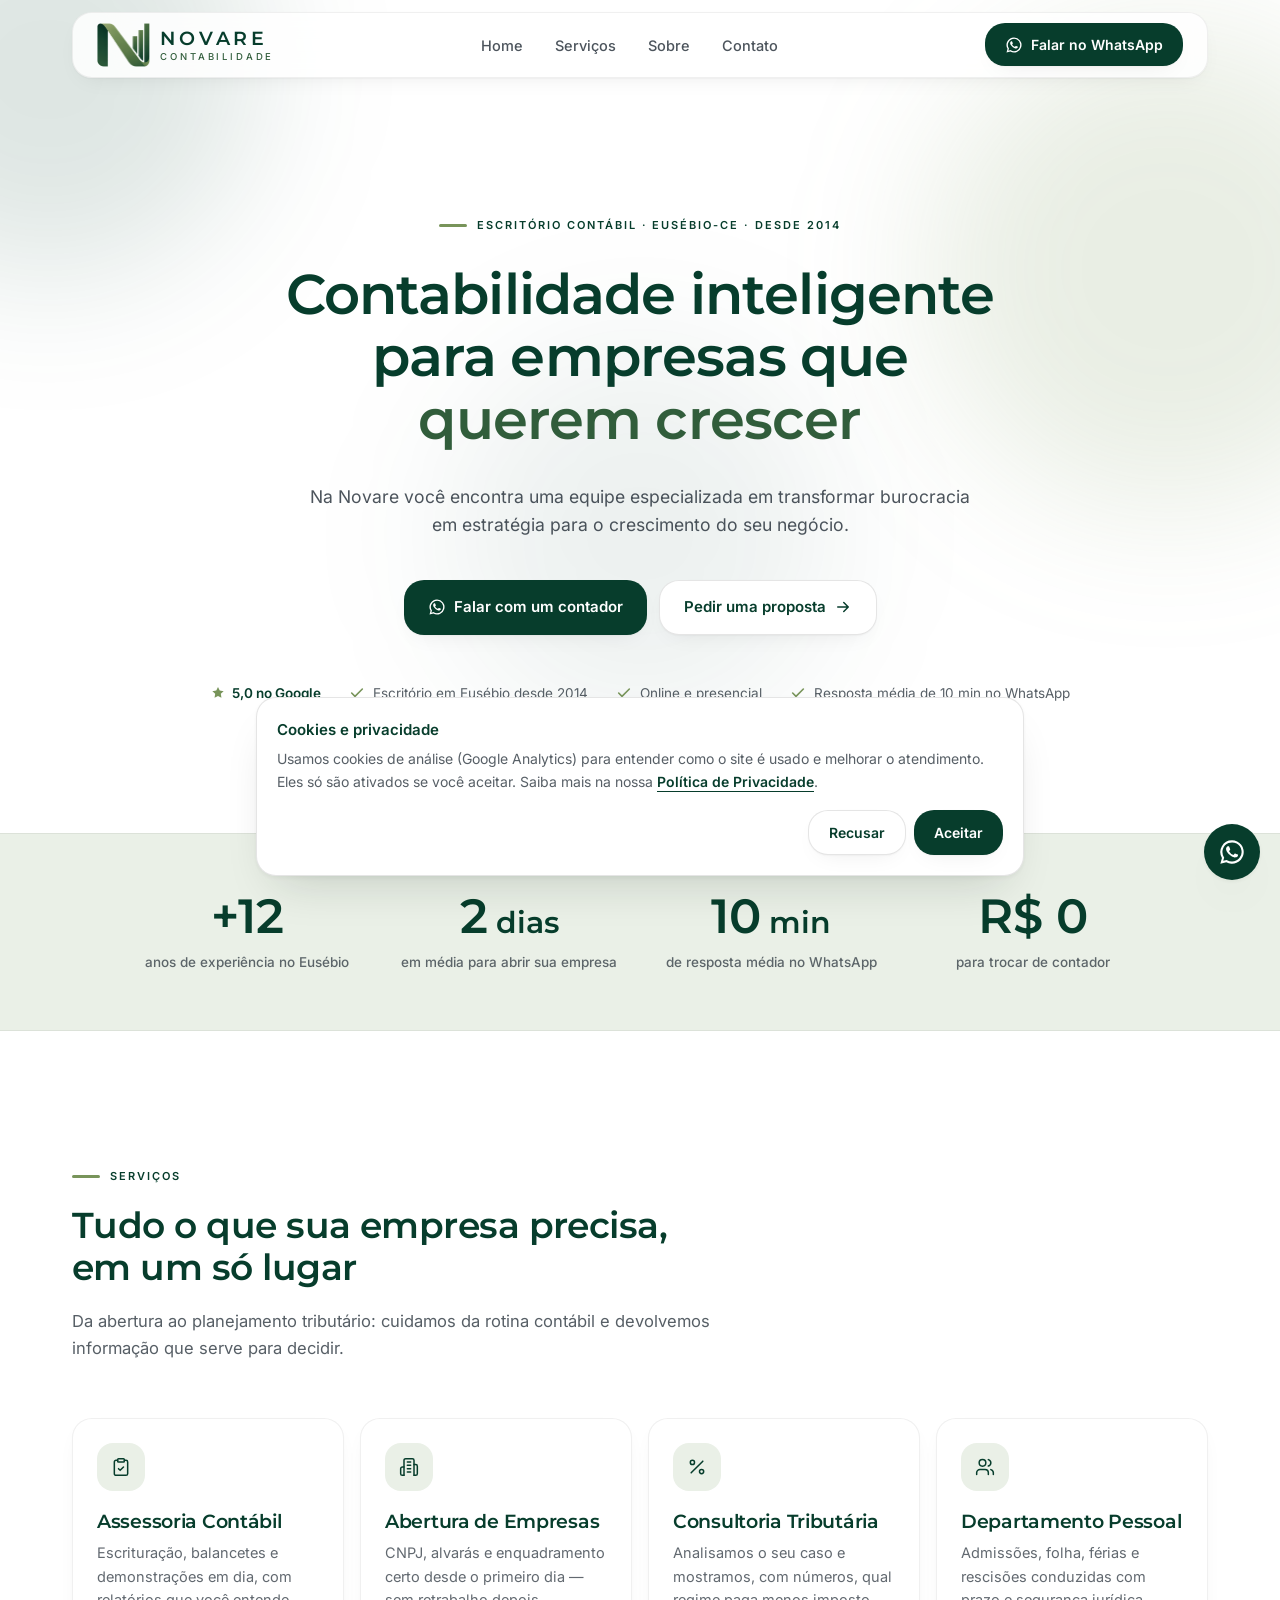
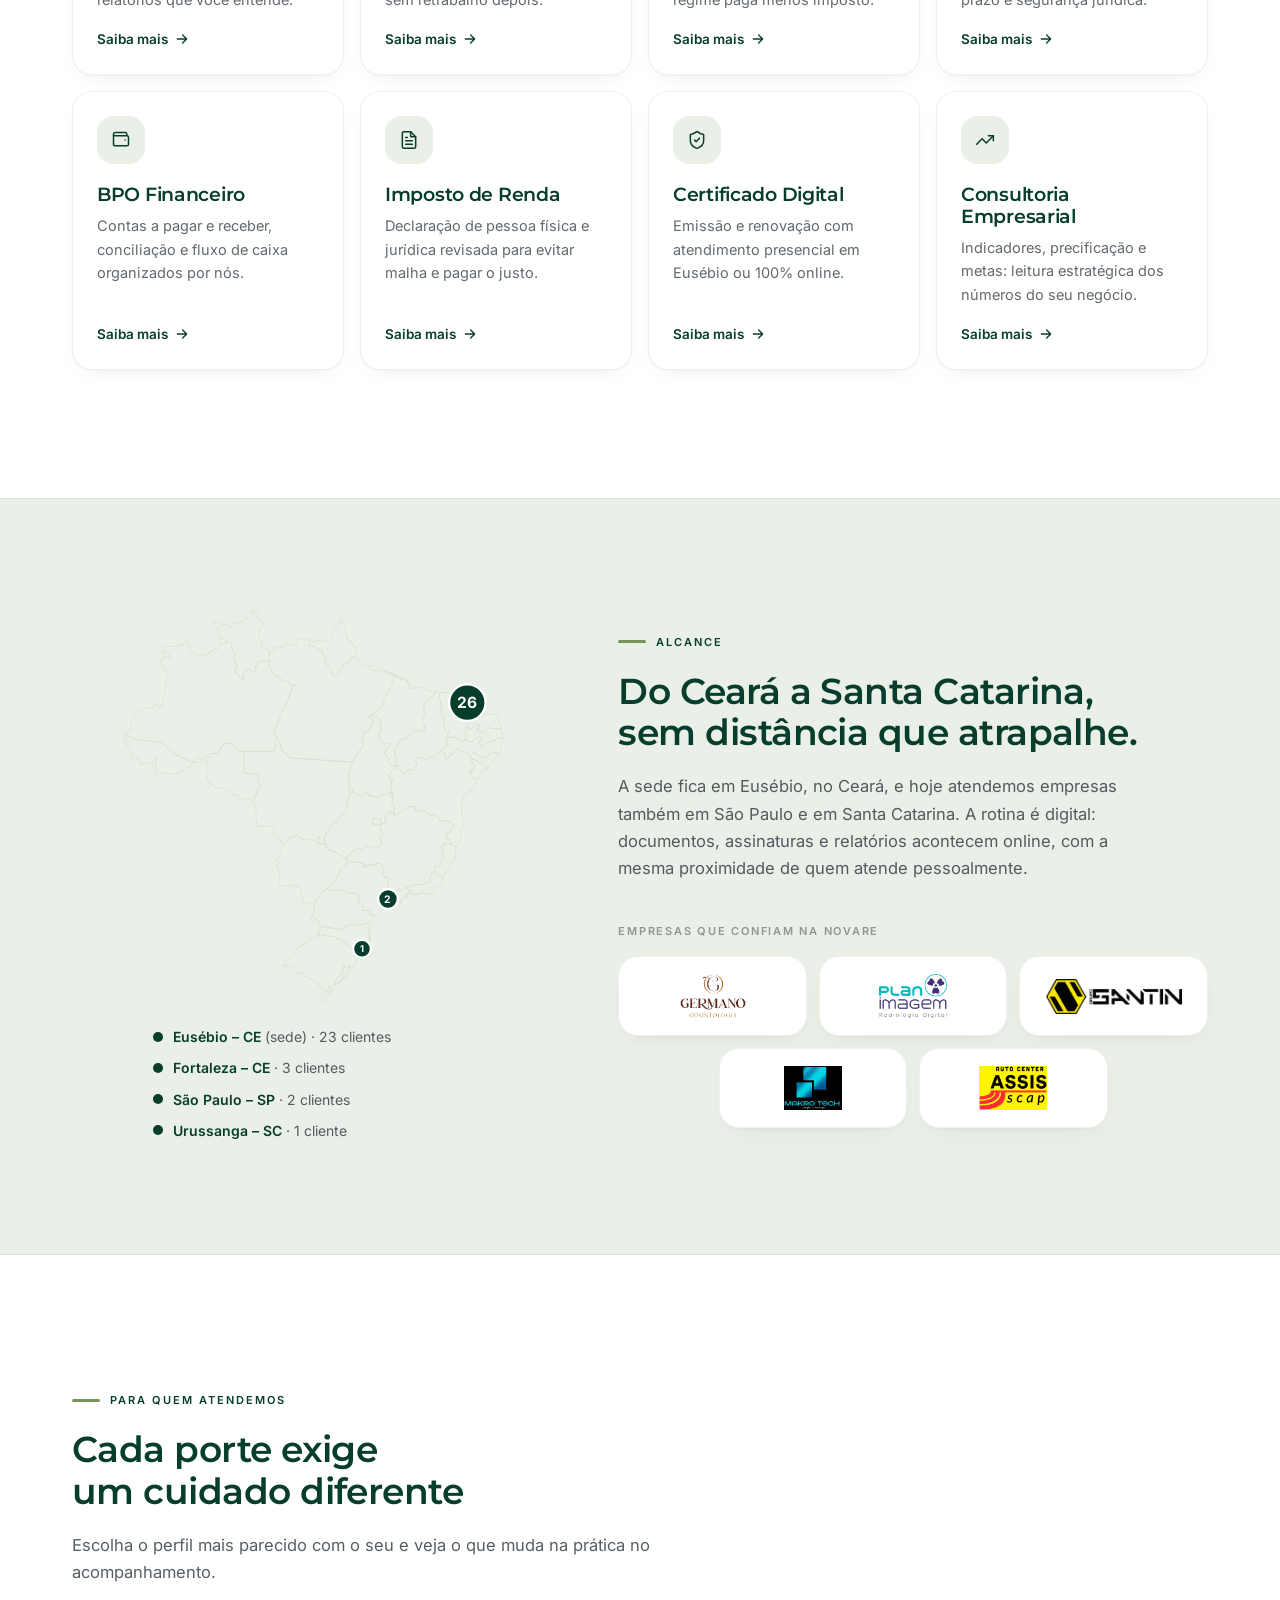
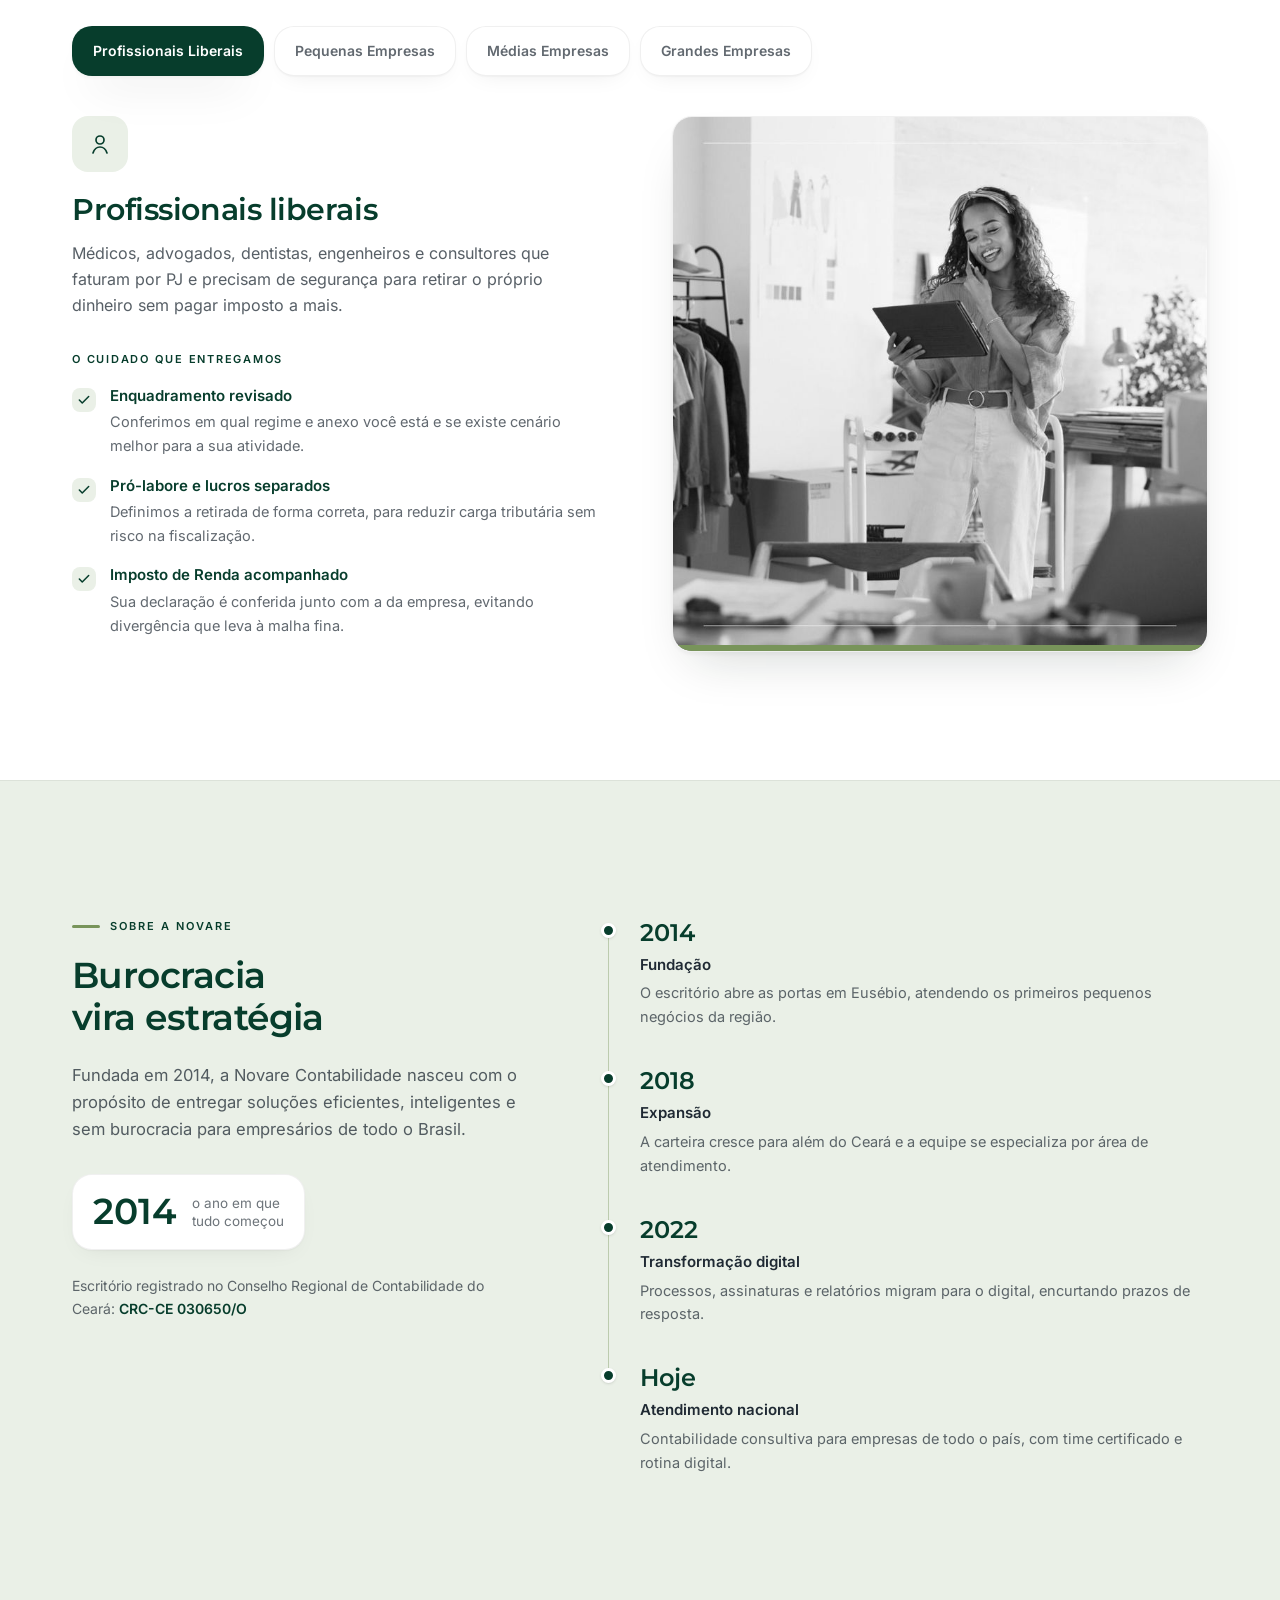
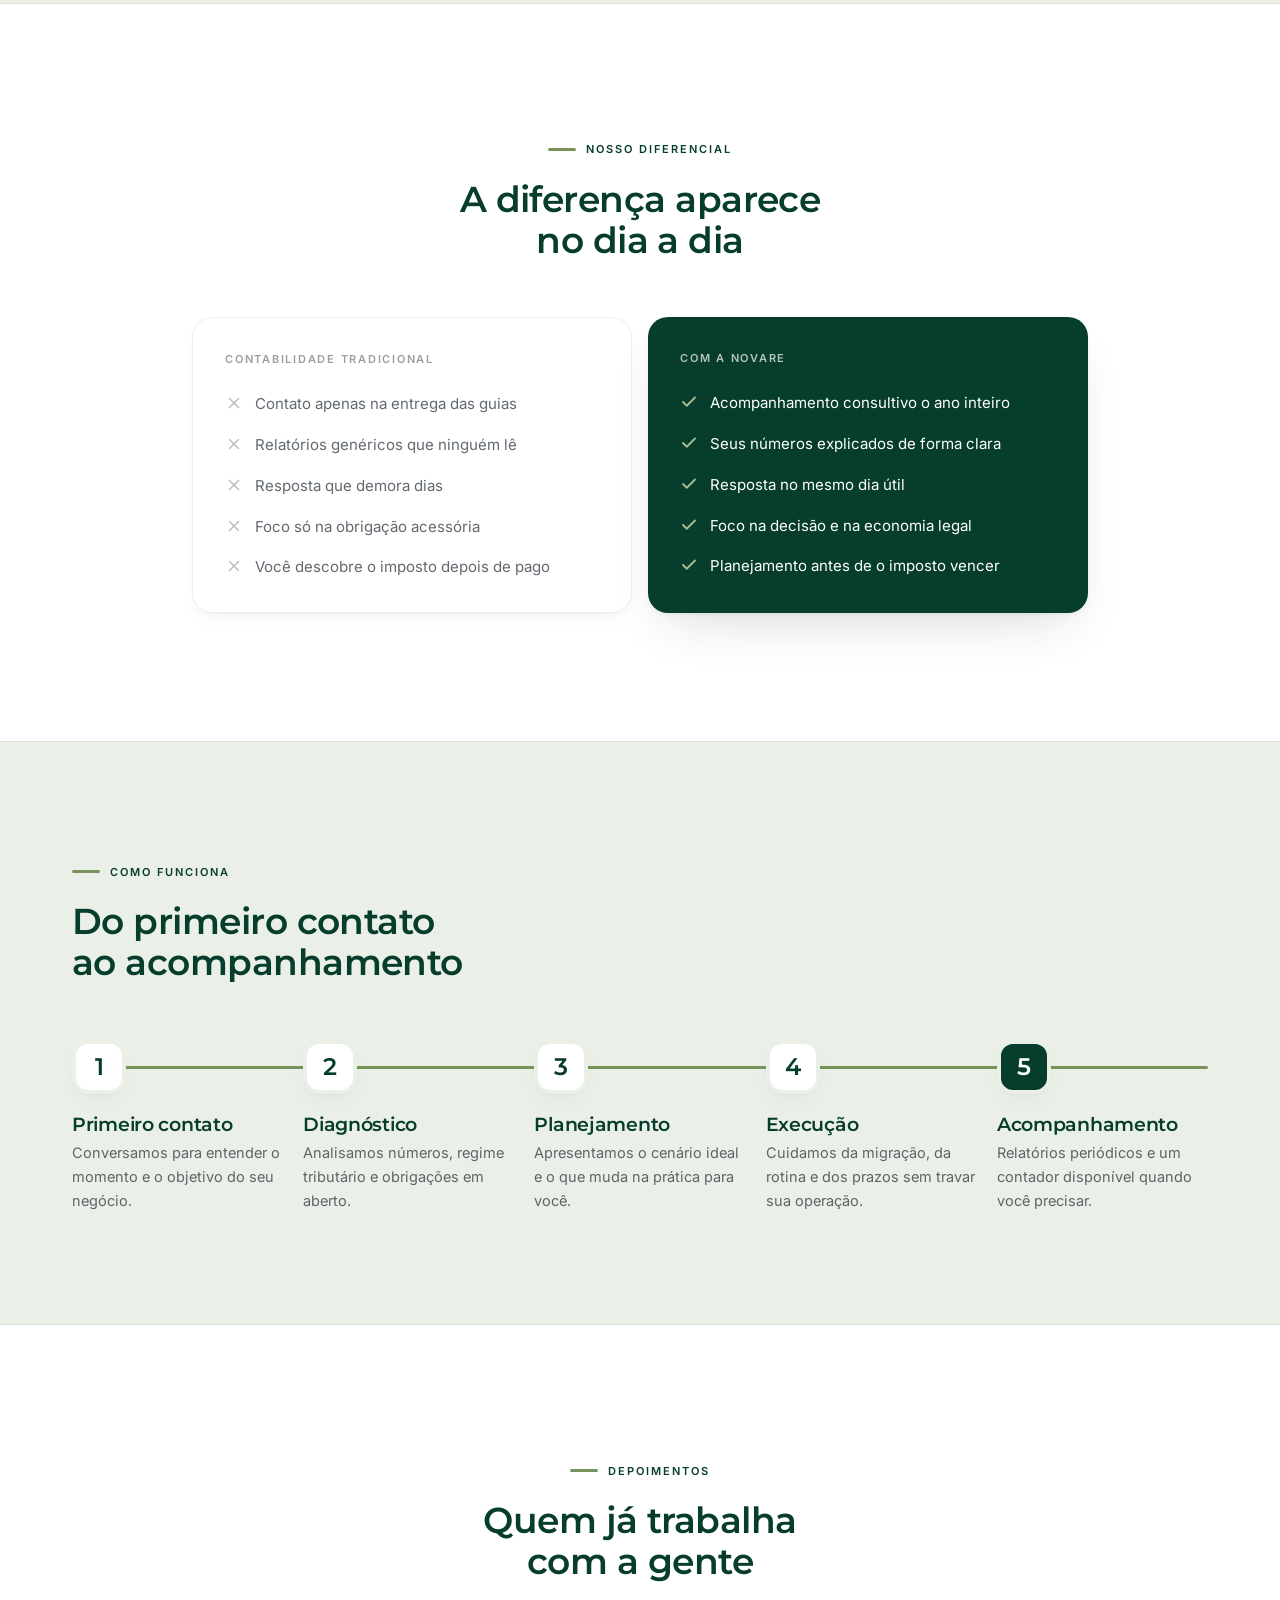
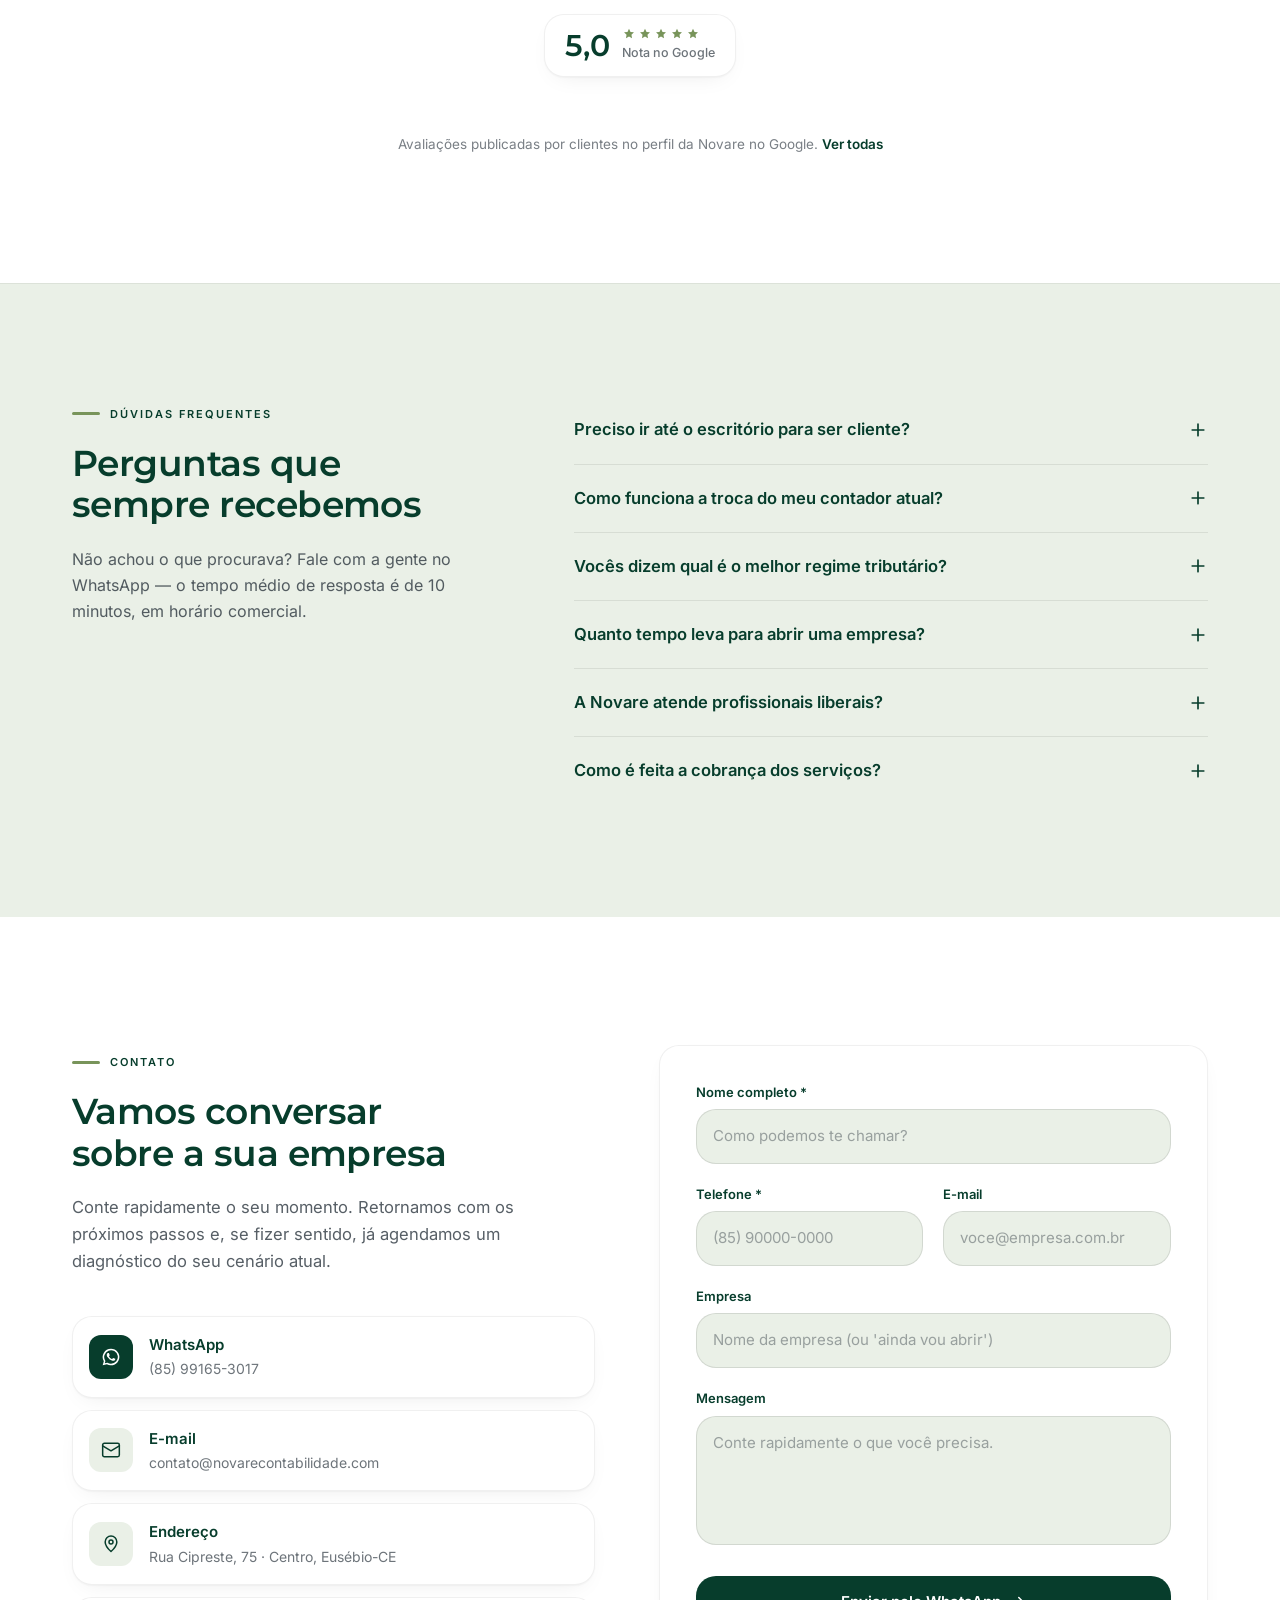
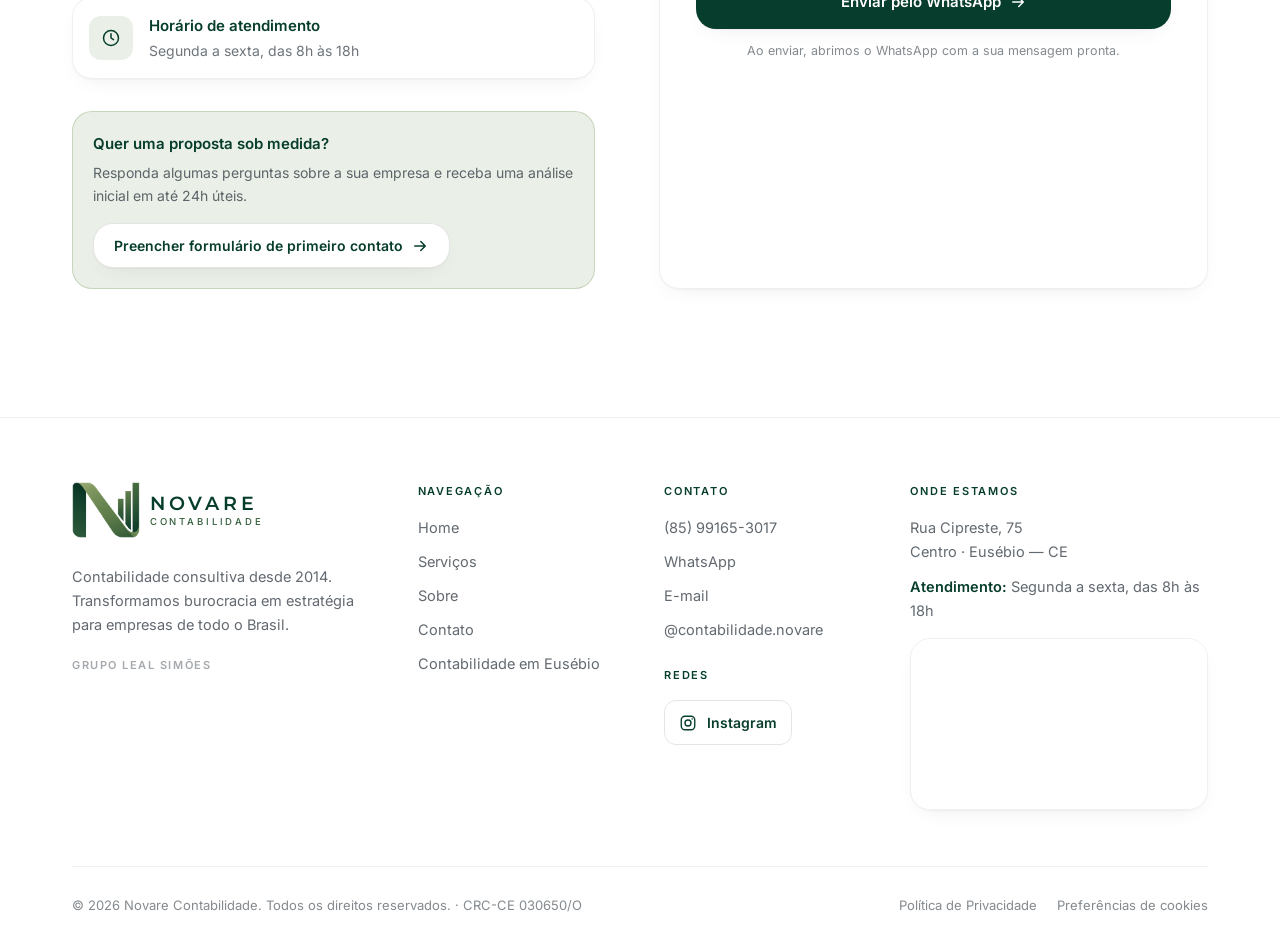
==== commit 84a6e11a: "Usar o endereço oficial sem www (novarecontabilidade.com) Co-Authored-By: Claude Opus 5.5 <noreply@a" ====
--- a/index.html
+++ b/index.html
@@ -1,4 +1,4 @@
-<!DOCTYPE html><html lang="pt-BR"> <head><meta charset="utf-8"><meta name="viewport" content="width=device-width, initial-scale=1"><meta name="theme-color" content="#073D2C"><title>Novare Contabilidade | Contabilidade para empresas que querem crescer</title><meta name="description" content="Contadores em Eusébio-CE com atendimento em todo o Brasil. Abertura de empresas, consultoria tributária, departamento pessoal e assessoria contábil sem burocracia. Fale agora pelo WhatsApp."><link rel="canonical" href="https://www.novarecontabilidade.com/"><meta name="robots" content="index,follow"><meta name="author" content="Novare Contabilidade"><meta property="og:type" content="website"><meta property="og:locale" content="pt_BR"><meta property="og:site_name" content="Novare Contabilidade"><meta property="og:title" content="Novare Contabilidade | Contabilidade inteligente para empresas que querem crescer"><meta property="og:description" content="Transformamos burocracia em estratégia. Contabilidade consultiva em Eusébio-CE, atendendo empresas em todo o Brasil."><meta property="og:url" content="https://www.novarecontabilidade.com/"><meta property="og:image" content="https://www.novarecontabilidade.com/assets/img/logo.png"><meta name="twitter:card" content="summary_large_image"><meta name="twitter:title" content="Novare Contabilidade"><meta name="twitter:description" content="Contabilidade consultiva. Burocracia vira estratégia."><meta name="twitter:image" content="https://www.novarecontabilidade.com/assets/img/logo.png"><link rel="icon" href="/assets/img/favicon.png" type="image/png"><link rel="apple-touch-icon" href="/assets/img/apple-touch-icon.png"><link rel="preload" href="/assets/fonts/inter-latin-400-normal.woff2" as="font" type="font/woff2" crossorigin><link rel="preload" href="/assets/fonts/cormorant-garamond-latin-600-normal.woff2" as="font" type="font/woff2" crossorigin><link rel="stylesheet" href="/assets/css/aos.css"><script type="application/ld+json">{"@context":"https://schema.org","@type":"AccountingService","name":"Novare Contabilidade","description":"Contabilidade consultiva para empresas em todo o Brasil.","url":"https://www.novarecontabilidade.com/","logo":"https://www.novarecontabilidade.com/assets/img/logo.png","telephone":"+5585991653017","foundingDate":"2014","priceRange":"$$","address":{"@type":"PostalAddress","streetAddress":"Rua Cipreste, 75","addressLocality":"Eusébio","addressRegion":"CE","postalCode":"61760-490","addressCountry":"BR"},"geo":{"@type":"GeoCoordinates","latitude":-3.8899,"longitude":-38.4517},"areaServed":{"@type":"Country","name":"Brasil"},"openingHoursSpecification":[{"@type":"OpeningHoursSpecification","dayOfWeek":["Monday","Tuesday","Wednesday","Thursday","Friday"],"opens":"08:00","closes":"18:00"}],"sameAs":["https://www.instagram.com/contabilidade.novare"]}</script><link rel="stylesheet" href="/_astro/_modulo_.CmQKac4O.css"></head> <body>  <a href="#hero" class="sr-only focus:not-sr-only focus:absolute focus:left-4 focus:top-4 focus:z-[100] focus:rounded-xl2 focus:bg-novare focus:px-5 focus:py-3 focus:text-white">Pular para o conteúdo</a> <!-- =========================================================
+<!DOCTYPE html><html lang="pt-BR"> <head><meta charset="utf-8"><meta name="viewport" content="width=device-width, initial-scale=1"><meta name="theme-color" content="#073D2C"><title>Novare Contabilidade | Contabilidade para empresas que querem crescer</title><meta name="description" content="Contadores em Eusébio-CE com atendimento em todo o Brasil. Abertura de empresas, consultoria tributária, departamento pessoal e assessoria contábil sem burocracia. Fale agora pelo WhatsApp."><link rel="canonical" href="https://novarecontabilidade.com/"><meta name="robots" content="index,follow"><meta name="author" content="Novare Contabilidade"><meta property="og:type" content="website"><meta property="og:locale" content="pt_BR"><meta property="og:site_name" content="Novare Contabilidade"><meta property="og:title" content="Novare Contabilidade | Contabilidade inteligente para empresas que querem crescer"><meta property="og:description" content="Transformamos burocracia em estratégia. Contabilidade consultiva em Eusébio-CE, atendendo empresas em todo o Brasil."><meta property="og:url" content="https://novarecontabilidade.com/"><meta property="og:image" content="https://novarecontabilidade.com/assets/img/logo.png"><meta name="twitter:card" content="summary_large_image"><meta name="twitter:title" content="Novare Contabilidade"><meta name="twitter:description" content="Contabilidade consultiva. Burocracia vira estratégia."><meta name="twitter:image" content="https://novarecontabilidade.com/assets/img/logo.png"><link rel="icon" href="/assets/img/favicon.png" type="image/png"><link rel="apple-touch-icon" href="/assets/img/apple-touch-icon.png"><link rel="preload" href="/assets/fonts/inter-latin-400-normal.woff2" as="font" type="font/woff2" crossorigin><link rel="preload" href="/assets/fonts/cormorant-garamond-latin-600-normal.woff2" as="font" type="font/woff2" crossorigin><link rel="stylesheet" href="/assets/css/aos.css"><script type="application/ld+json">{"@context":"https://schema.org","@type":"AccountingService","name":"Novare Contabilidade","description":"Contabilidade consultiva para empresas em todo o Brasil.","url":"https://novarecontabilidade.com/","logo":"https://novarecontabilidade.com/assets/img/logo.png","telephone":"+5585991653017","foundingDate":"2014","priceRange":"$$","address":{"@type":"PostalAddress","streetAddress":"Rua Cipreste, 75","addressLocality":"Eusébio","addressRegion":"CE","postalCode":"61760-490","addressCountry":"BR"},"geo":{"@type":"GeoCoordinates","latitude":-3.8899,"longitude":-38.4517},"areaServed":{"@type":"Country","name":"Brasil"},"openingHoursSpecification":[{"@type":"OpeningHoursSpecification","dayOfWeek":["Monday","Tuesday","Wednesday","Thursday","Friday"],"opens":"08:00","closes":"18:00"}],"sameAs":["https://www.instagram.com/contabilidade.novare"]}</script><link rel="stylesheet" href="/_astro/_modulo_.CmQKac4O.css"></head> <body>  <a href="#hero" class="sr-only focus:not-sr-only focus:absolute focus:left-4 focus:top-4 focus:z-[100] focus:rounded-xl2 focus:bg-novare focus:px-5 focus:py-3 focus:text-white">Pular para o conteúdo</a> <!-- =========================================================
      NAVBAR — fixa, encolhe ao rolar
      ========================================================= --><header id="nav" class="fixed inset-x-0 top-0 z-50 transition-all duration-300"> <div class="shell"> <nav class="mt-3 flex items-center justify-between rounded-xl2 border border-black/[.06] bg-white/85 px-4 py-2.5 shadow-soft backdrop-blur-xl transition-all duration-300 sm:px-6" id="navbar" aria-label="Principal"> <a href="/" class="flex items-center gap-2" aria-label="Novare Contabilidade — início"> <span class="inline-flex items-center gap-2.5"> <img src="/assets/img/simbolo.png" alt="Novare Contabilidade" id="navLogo" class="h-11 w-auto transition-all duration-300" width="213" height="176"> <span class="flex-col leading-none hidden sm:flex" aria-hidden="true"> <span class="font-display text-[19px] font-semibold uppercase tracking-[.2em] text-novare-900">Novare</span> <span class="mt-1 text-[9.5px] font-medium uppercase tracking-[.3em] text-novare-700">Contabilidade</span> </span> </span> </a> <ul class="hidden items-center gap-8 lg:flex"> <li><a href="/#hero" class="nav-link text-[14.5px] font-medium text-ink/80 transition hover:text-novare">Home</a></li> <li><a href="/#servicos" class="nav-link text-[14.5px] font-medium text-ink/80 transition hover:text-novare">Serviços</a></li> <li><a href="/#sobre" class="nav-link text-[14.5px] font-medium text-ink/80 transition hover:text-novare">Sobre</a></li> <li><a href="/#contato" class="nav-link text-[14.5px] font-medium text-ink/80 transition hover:text-novare">Contato</a></li> </ul> <div class="flex items-center gap-2"> <a href="https://wa.me/5585991653017?text=Ol%C3%A1!%20Vim%20pelo%20site%20da%20Novare%20e%20quero%20falar%20com%20um%20especialista." target="_blank" rel="noopener" class="btn btn-primary !px-5 !py-2.5 !text-[14px]"> <svg viewBox="0 0 24 24" class="h-[18px] w-[18px]" fill="currentColor" aria-hidden="true"><path d="M12 2a10 10 0 0 0-8.6 15.1L2 22l5.1-1.3A10 10 0 1 0 12 2Zm0 18.2a8.2 8.2 0 0 1-4.2-1.2l-.3-.2-3 .8.8-2.9-.2-.3A8.2 8.2 0 1 1 12 20.2Zm4.5-6.1c-.2-.1-1.5-.7-1.7-.8-.2-.1-.4-.1-.6.1l-.8.9c-.1.2-.3.2-.5.1a6.7 6.7 0 0 1-3.3-2.9c-.1-.2 0-.4.1-.5l.4-.5c.1-.2.2-.3.3-.5v-.5c0-.2-.6-1.5-.8-2-.2-.5-.4-.4-.6-.4h-.5c-.2 0-.5.1-.7.3-.3.3-.9.9-.9 2.1s.9 2.5 1 2.6c.1.2 1.8 2.8 4.4 3.9 1.6.7 2.2.7 3 .6.5-.1 1.5-.6 1.7-1.2.2-.6.2-1.1.2-1.2-.1-.1-.3-.2-.5-.3Z"></path></svg> <span class="hidden sm:inline">Falar no WhatsApp</span><span class="sm:hidden">WhatsApp</span> </a> <button id="menuBtn" class="rounded-xl2 border border-black/10 p-2.5 lg:hidden" aria-label="Abrir menu" aria-expanded="false" aria-controls="mobileMenu"> <svg viewBox="0 0 24 24" class="h-5 w-5" fill="none" stroke="currentColor" stroke-width="2" stroke-linecap="round"><path d="M4 7h16M4 12h16M4 17h16"></path></svg> </button> </div> </nav> <!-- Menu mobile --> <div id="mobileMenu" class="mt-2 hidden overflow-hidden rounded-xl2 border border-black/[.06] bg-white/95 shadow-lift backdrop-blur-xl lg:hidden"> <a href="/#hero" class="block border-b border-black/5 px-6 py-4 font-medium">Home</a> <a href="/#servicos" class="block border-b border-black/5 px-6 py-4 font-medium">Serviços</a> <a href="/#sobre" class="block border-b border-black/5 px-6 py-4 font-medium">Sobre</a> <a href="/#contato" class="block px-6 py-4 font-medium">Contato</a> </div> </div> </header> <main> <!-- =========================================================
      HERO
